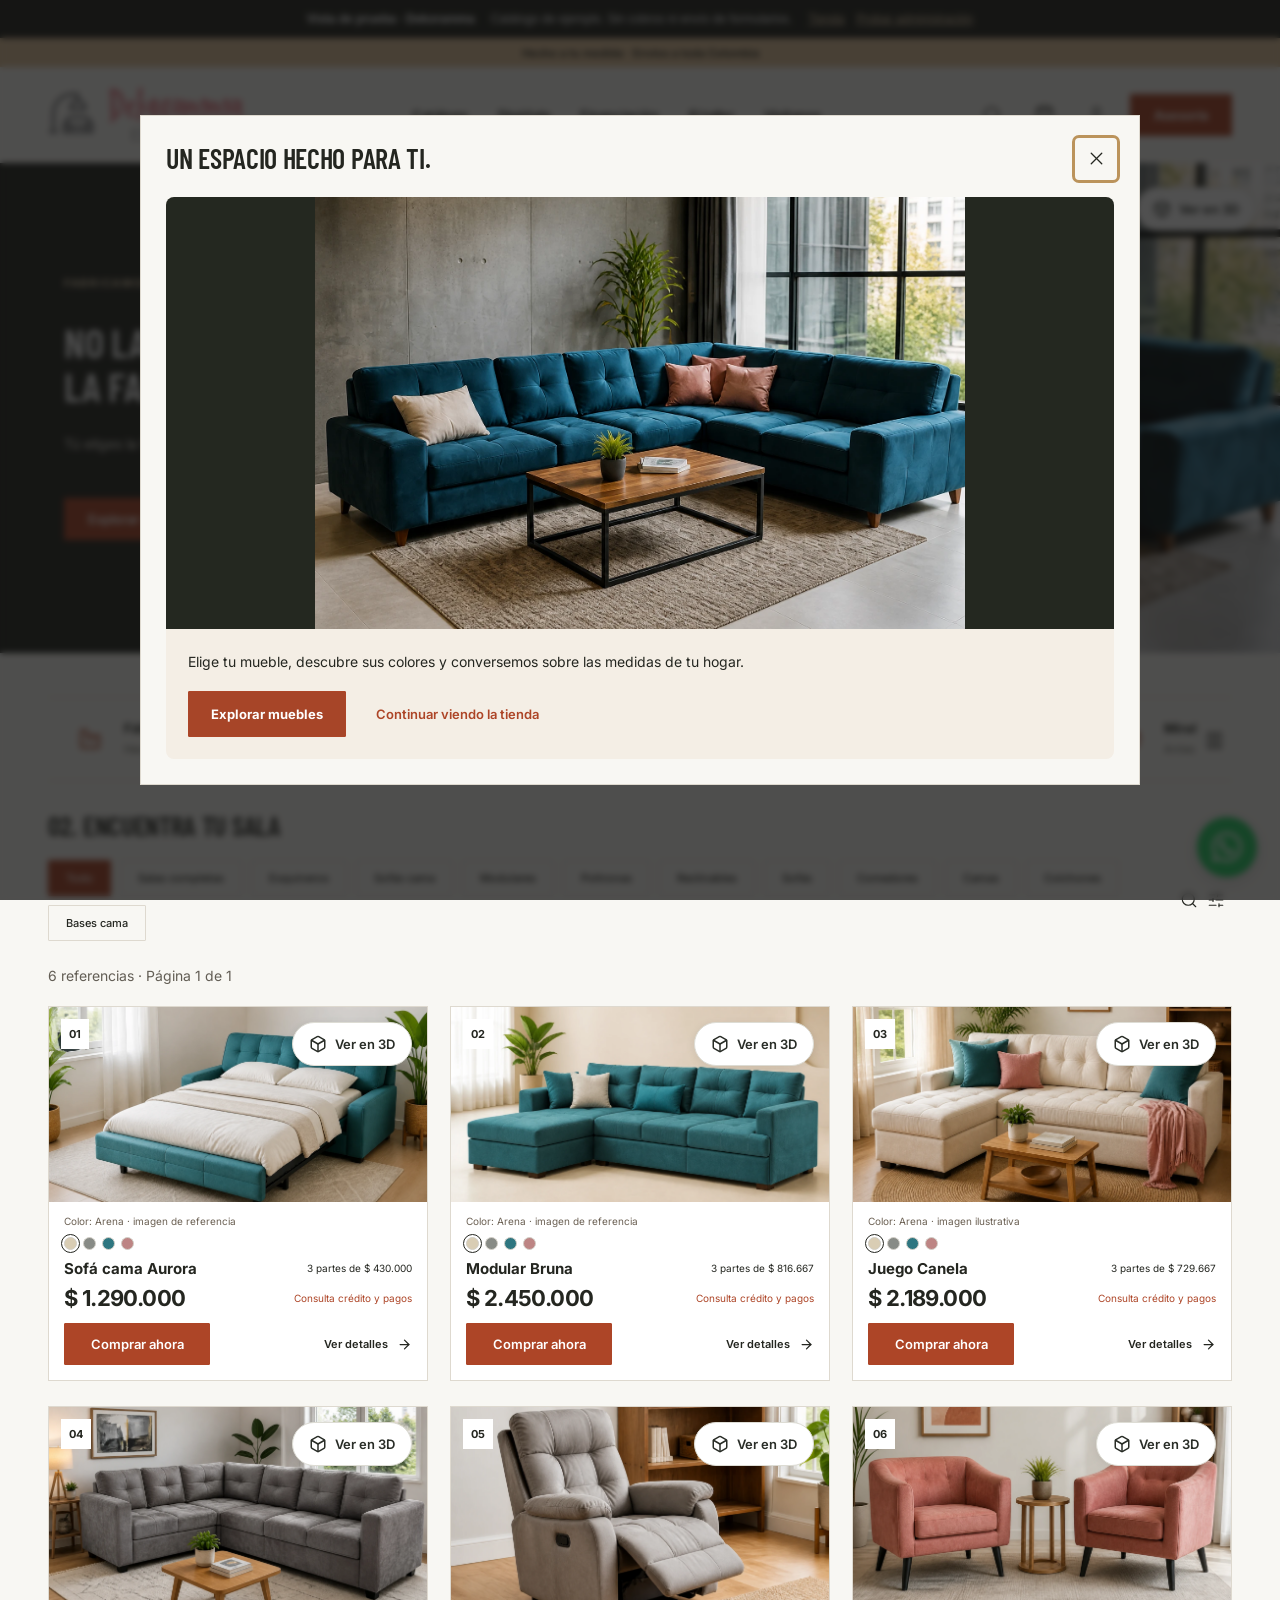
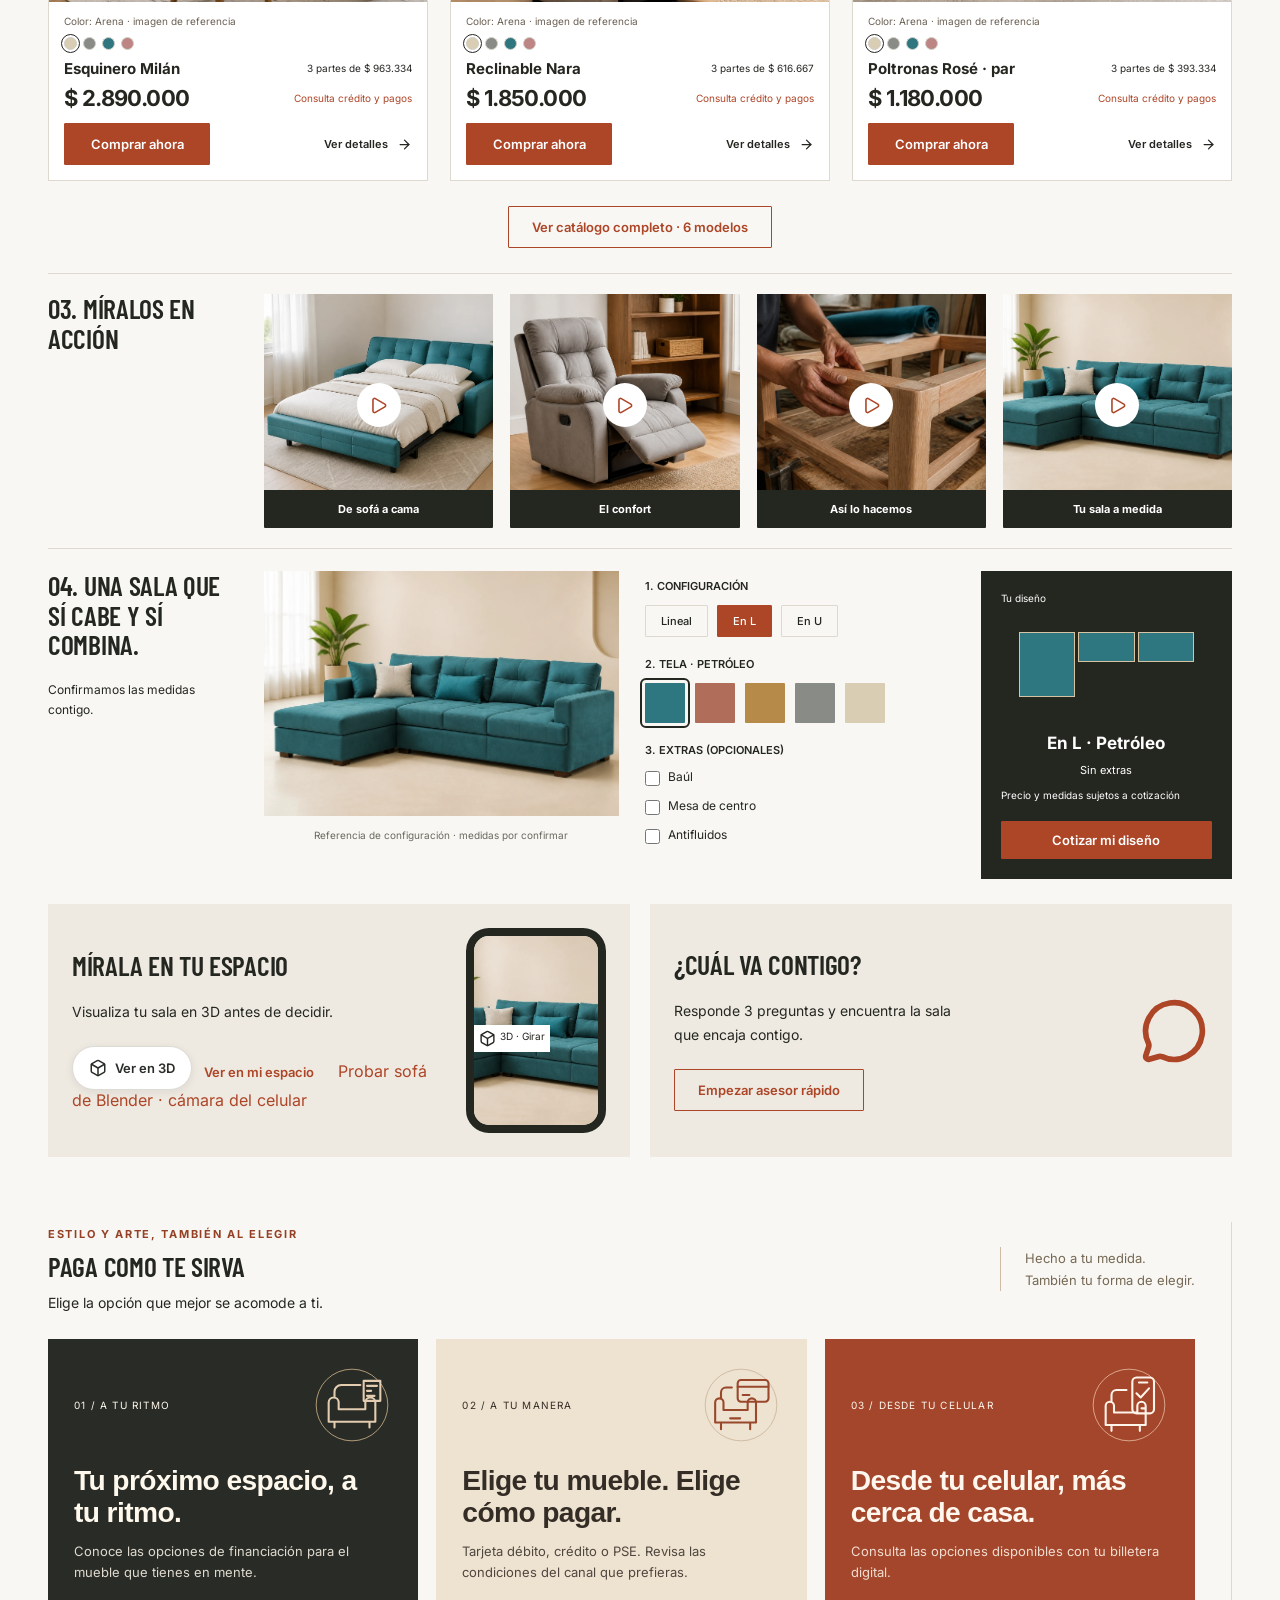
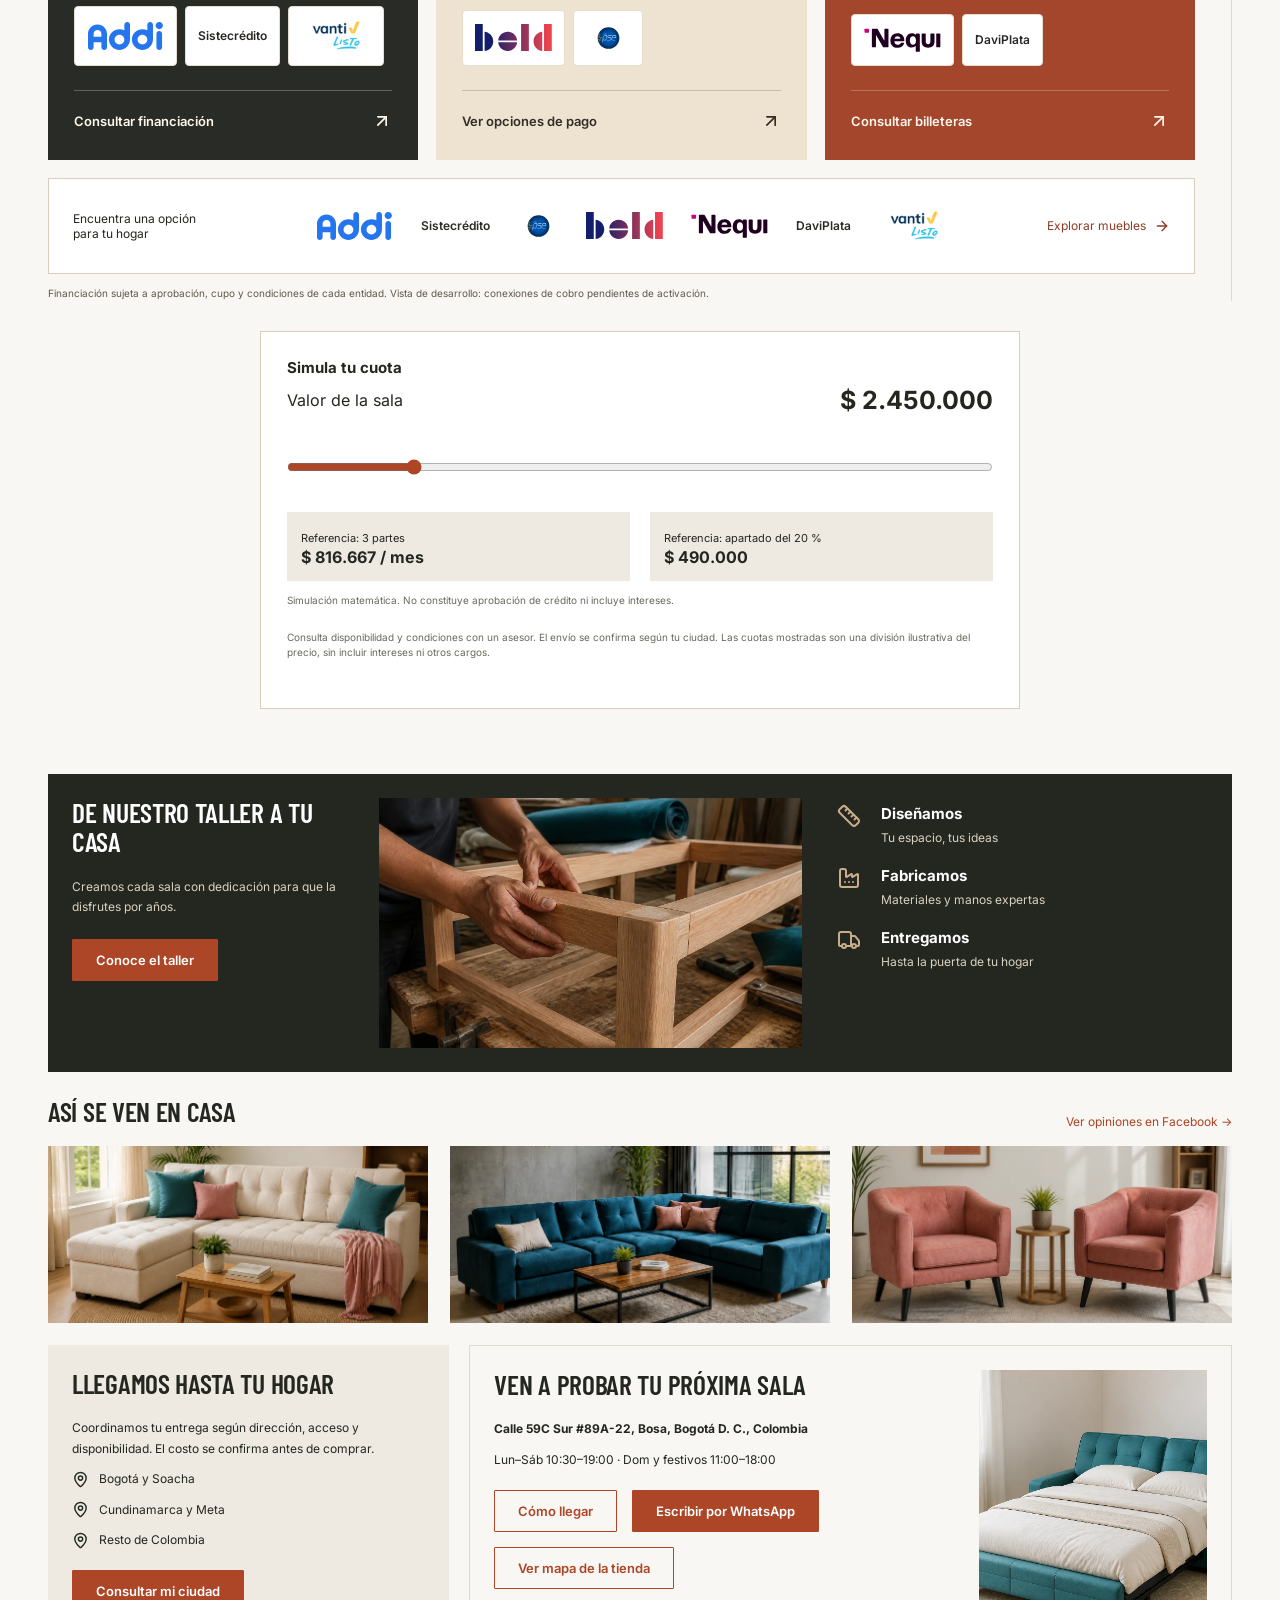
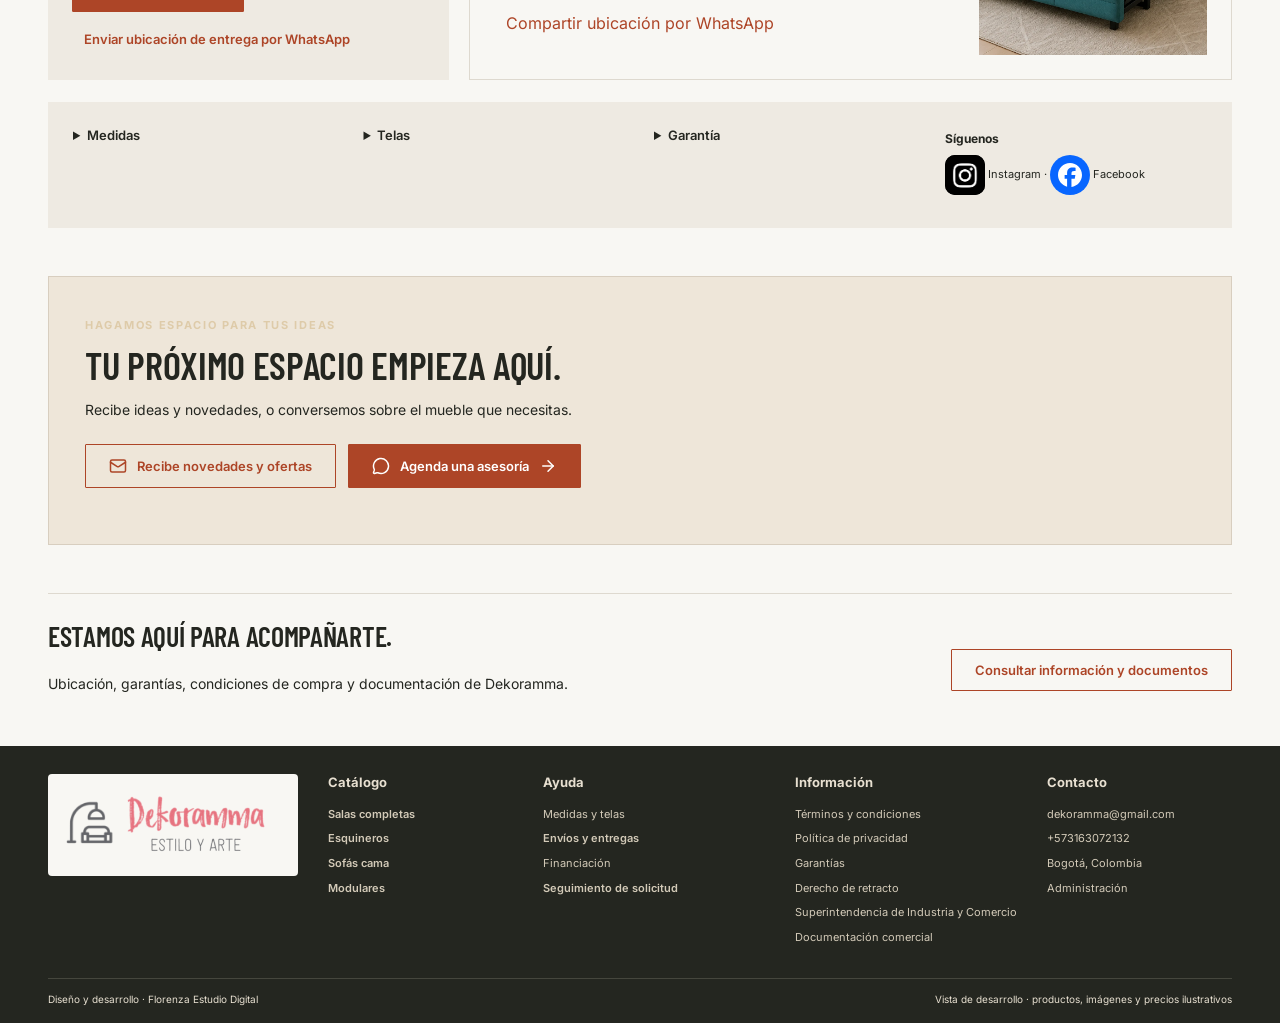
==== dekoramma.html @ 71daa25d "Integrar Dekoramma, conservar V1 y agregar aviso de cámara" ====
<!doctype html><html lang="es"><head><meta charset="utf-8"><meta name="viewport" content="width=device-width, initial-scale=1, viewport-fit=cover"><meta name="robots" content="noindex,nofollow"><meta name="referrer" content="strict-origin-when-cross-origin"><title>Dekoramma · Industrial artesanal · Vista de prueba</title><link rel="stylesheet" href="store.css"><script type="module" src="store.js"></script></head><body><div id="root"></div></body></html>
---- store.css ----
@font-face{font-family:Barlow Condensed;font-style:normal;font-weight:600;font-display:swap;src:url(./asset-font-1.ttf) format("truetype")}@font-face{font-family:Barlow Condensed;font-style:normal;font-weight:700;font-display:swap;src:url(./asset-font-2.ttf) format("truetype")}@font-face{font-family:Inter;font-style:normal;font-weight:400;font-display:swap;src:url(./asset-font-3.ttf) format("truetype")}@font-face{font-family:Inter;font-style:normal;font-weight:500;font-display:swap;src:url(./asset-font-4.ttf) format("truetype")}@font-face{font-family:Inter;font-style:normal;font-weight:600;font-display:swap;src:url(./asset-font-5.ttf) format("truetype")}@font-face{font-family:Inter;font-style:normal;font-weight:700;font-display:swap;src:url(./asset-font-6.ttf) format("truetype")}:root{font-family:Inter,Arial,sans-serif;color:#242620;background:#f8f7f3;font-synthesis:none;--ink: #242620;--accent: #ad4527;--sand: #e1c39b;--line: #ded9cf;--muted: #68695e}*{box-sizing:border-box}body{margin:0}button,input,select,textarea{font:inherit}button,.button{display:inline-flex;align-items:center;justify-content:center;gap:9px;background:var(--accent);color:#fff;border:1px solid var(--accent);padding:12px 23px;font-size:13px;font-weight:600;cursor:pointer;text-decoration:none;border-radius:1px;transition:background .18s,transform .18s}button:hover,.button:hover{filter:brightness(.94)}button:focus-visible,a:focus-visible,input:focus-visible,select:focus-visible,textarea:focus-visible{outline:3px solid #bb935b;outline-offset:3px}button:disabled{opacity:.55;cursor:wait}a{color:inherit;text-decoration:none}a:hover{text-decoration:underline}img{display:block;max-width:100%;object-fit:cover}p{font-size:14px;line-height:1.7;margin:12px 0 22px}h1,h2{font-family:Barlow Condensed,Arial Narrow,Arial,sans-serif;text-transform:uppercase;line-height:1.07;letter-spacing:-.3px}h1{font-size:clamp(31px,3.2vw,54px);font-weight:600;margin:30px 0 24px}h2{font-size:clamp(26px,2.15vw,35px);font-weight:600;margin:0 0 20px}h3{font-size:15px;line-height:1.3;margin:0 0 8px}small{font-size:11px;line-height:1.5}.wrap{max-width:1440px;width:calc(100% - 96px);margin-left:auto;margin-right:auto}.announcement{height:29px;display:grid;place-items:center;font-size:11px;font-weight:600;background:var(--sand)}.header{background:#f8f7f3}.header-inner{height:96px;display:flex;gap:30px;align-items:center;justify-content:space-between}.logo{display:block;flex-shrink:0;width:210px}.logo svg{width:100%;display:block}.header nav{display:flex;gap:30px;font-size:13px;font-weight:600}.header-actions{display:flex;gap:16px;align-items:center}.icon{background:transparent;color:var(--ink);border:0;padding:7px;min-width:36px;min-height:36px}.icon svg{width:21px;height:21px;stroke-width:1.5}.bag{position:relative}.bag span{position:absolute;top:0;right:-1px;background:var(--accent);color:#fff;border-radius:100%;padding:2px 5px;font-size:9px}.menu-button{display:none}.menu-button.always{display:inline-flex}.hero{display:grid;grid-template-columns:36.3% 63.7%;max-width:1600px;margin:auto;background:var(--ink);color:#fff;min-height:430px}.hero-copy{padding:45px clamp(30px,5vw,86px);display:flex;flex-direction:column;justify-content:center}.eyebrow{color:#decba9;font-size:11px;letter-spacing:1.7px;font-weight:700;text-transform:uppercase}.hero-copy p{color:#e6e3d9;margin:0 0 42px}.hero-image{position:relative;min-height:430px}.hero-image>img{width:100%;height:100%;position:absolute;inset:0}.actions{display:flex;gap:15px;flex-wrap:wrap}.outline{background:transparent;color:var(--accent);border:1px solid var(--accent)}.outline.light{border-color:#ddd9d0;color:#fff}.model-badge{position:absolute;top:15px;right:15px;background:#fff;color:var(--ink);border:1px solid #e1ded6;font-size:11px;padding:8px 13px;white-space:nowrap}.benefit-container{position:relative;overflow:hidden;margin-top:44px;margin-bottom:30px;border-top:1px solid var(--line);border-bottom:1px solid var(--line);padding:22px 0}.benefit-track{display:flex;width:max-content;animation:marquee 50s linear infinite}.benefit-track>a{width:260px;display:flex;gap:20px;align-items:center;border-right:1px solid var(--line);padding:0 28px}.benefit-track svg{stroke:var(--accent);width:28px}.benefit-track strong{display:block;font-size:13px}.benefit-track small{display:block;color:var(--muted);margin-top:5px}.benefit-track.paused,.benefit-container:hover .benefit-track{animation-play-state:paused}.pause{position:absolute;right:0;top:24px;background:#f8f7f3}.catalog{padding-bottom:25px}.catalog-tools{display:flex;align-items:center;justify-content:space-between;gap:20px;margin-bottom:23px}.tabs{display:flex;gap:9px;flex-wrap:wrap}.tabs button{border:1px solid var(--line);padding:10px 17px;color:var(--ink);background:transparent;font-size:11px;font-weight:500}.tabs .active{color:#fff;background:var(--accent);border-color:var(--accent)}.products{display:grid;grid-template-columns:repeat(3,minmax(0,1fr));gap:25px 22px}.product{background:#fff;border:1px solid var(--line);min-width:0}.product-photo{position:relative;aspect-ratio:1.94;overflow:hidden}.photo-button{display:block;background:none;padding:0;border:0;width:100%;height:100%}.product-photo img{width:100%;height:100%;transition:transform .3s}.photo-button:hover img{transform:scale(1.03)}.number{position:absolute;top:12px;left:12px;padding:8px;background:#fff;font-size:11px;font-weight:700;pointer-events:none}.product-info{padding:12px 15px 15px}.dots{display:flex;gap:6px;margin-bottom:9px}.dots button{width:13px;height:13px;padding:0;border:1px solid #d2cfc7;border-radius:50%}.dots .chosen{outline:1px solid var(--ink);outline-offset:2px}.price-line{display:flex;align-items:center;justify-content:space-between;gap:12px;margin-bottom:7px}.price-line h3{margin:0}.price-line small{text-align:right;font-size:10px}.price{font-size:22px;letter-spacing:-.6px}.accent{color:var(--accent)}.detail-link{padding:8px 0;background:none;border:0;color:var(--ink);font-size:11px}.price-line:last-child{margin:12px 0 0}.price-line>button:first-child:not(.detail-link){min-width:42%}.center{text-align:center;margin:25px auto 0}.center button{min-width:260px}.split-strip{display:grid;grid-template-columns:190px 1fr;gap:26px;border-top:1px solid var(--line);border-bottom:1px solid var(--line);padding:20px 0;margin-top:0;margin-bottom:22px}.reels{display:grid;grid-template-columns:repeat(4,1fr);gap:17px}.reel{position:relative;padding:0;display:block;border:0;background:var(--ink);color:#fff}.reel img{width:100%;aspect-ratio:1.17}.reel strong{display:block;padding:12px 5px;font-size:11px}.play{display:grid;place-items:center;position:absolute;left:calc(50% - 22px);top:38%;width:44px;height:44px;border-radius:50%;background:#fff;color:var(--accent)}.configurator{display:grid;grid-template-columns:190px 1.2fr 1.05fr .85fr;gap:26px;padding:0 0 25px}.configurator>div:first-child p{font-size:12px}.config-photo{width:100%;aspect-ratio:1.45}.caption{font-size:10px;color:var(--muted);line-height:1.5}.configurator .caption{text-align:center}.config-options>label{display:block;font-weight:600;text-transform:uppercase;font-size:11px;margin:8px 0 12px}.config-options .tabs{margin-bottom:20px}.config-options .tabs button{padding:8px 15px}.swatches{display:flex;gap:10px;margin-bottom:20px}.swatches button{height:40px;width:40px;padding:0;border:0}.swatches .chosen{outline:2px solid var(--ink);outline-offset:3px}.check{display:flex!important;align-items:flex-start;gap:8px;font-size:12px!important;font-weight:400!important;text-transform:none!important}.check input{width:15px!important;min-height:15px!important;margin:2px 0 0;accent-color:var(--accent)}.configuration-summary{background:var(--ink);color:#fff;padding:20px;display:flex;flex-direction:column;gap:8px}.configuration-summary strong{font-size:17px;text-align:center}.configuration-summary p{font-size:11px;margin:0;text-align:center}.configuration-summary small{font-size:10px}.configuration-summary button{margin-top:10px;padding:10px}.room-shape{display:grid;grid-template-columns:1fr 1fr 1fr;height:75px;gap:3px;align-items:start;margin:18px}.room-shape span{height:30px;border:1px solid #d6c3a4;background:var(--fabric)}.room-shape.enl span:first-child{height:65px}.room-shape.enu span:first-child,.room-shape.enu span:last-child{height:65px}.two-panels{display:grid;grid-template-columns:1fr 1fr;gap:20px}.two-panels>article{display:flex;justify-content:space-between;align-items:center;gap:18px;background:#eeeae2;padding:24px}.two-panels>article>svg{color:var(--accent);flex-shrink:0}.two-panels p{max-width:300px}.text-button{background:none;color:var(--accent);border:0;padding:9px 12px}.phone-visual{position:relative;width:140px;height:205px;border:8px solid var(--ink);border-radius:23px;flex-shrink:0;background:#fff;overflow:hidden}.phone-visual img{height:100%;width:100%}.phone-visual span{position:absolute;top:47%;left:0;background:#fff;font-size:10px;display:flex;gap:4px;padding:5px}.finance{display:grid;grid-template-columns:1fr 1.05fr;gap:36px;border:1px solid var(--line);background:#fff;padding:24px;margin-top:22px;margin-bottom:22px}.finance>div:first-child{border-right:1px solid var(--line);padding-right:36px}.payments{display:grid;grid-template-columns:repeat(3,1fr);gap:10px;margin:20px 0}.payments button{background:#fff;border:1px solid var(--line);font-size:16px;padding:8px}.calculator input[type=range]{width:100%;accent-color:var(--accent);margin:25px 0}.calculator .two-panels>div{background:#eeeae2;padding:14px}.calculator strong{display:block}.calculator .price-line strong{font-size:25px}.workshop{background:var(--ink);color:#fff;display:grid;grid-template-columns:1fr 1.5fr 1.35fr;gap:25px;padding:24px;margin-bottom:25px}.workshop>img{height:100%;width:100%;max-height:250px}.workshop p{color:#d9d2c2;font-size:12px}.workshop article{display:flex;gap:20px;padding:6px 10px}.workshop article svg{color:#c8ad88;flex-shrink:0}.workshop article h3{margin:0}.workshop article p{margin:5px 0}.section-top{display:flex;justify-content:space-between;gap:15px;align-items:center}.section-top a{color:var(--accent);font-size:12px}.gallery{display:grid;grid-template-columns:repeat(3,1fr);gap:22px}.gallery button{padding:0;border:0;background:none}.gallery img{width:100%;aspect-ratio:2.15}.contact-grid{display:grid;grid-template-columns:1fr 1.9fr;gap:20px;margin-top:22px;margin-bottom:22px}.contact-grid article{padding:24px;background:#eeeae2}.contact-grid article:last-child{display:flex;background:transparent;border:1px solid var(--line);gap:25px}.contact-grid article:last-child>div{flex:1}.contact-grid article:last-child>img{width:32%;object-fit:cover}.contact-grid p{font-size:12px;margin:10px 0;display:flex;gap:10px;align-items:center}.contact-grid button{margin-top:10px}.contact-grid .actions{margin-top:20px}.faqs{display:grid;grid-template-columns:repeat(4,1fr);gap:28px;background:#eeeae2;padding:25px;margin-bottom:25px}.faqs summary{cursor:pointer;font-weight:600;font-size:13px}.faqs strong{font-size:12px}.faqs p{font-size:11px;margin:8px 0}footer{background:var(--ink);color:#e7dfd0;padding:28px 0 18px}.footer-grid{display:grid;grid-template-columns:1.35fr 1fr 1.2fr 1.2fr 1fr;gap:30px}.footer-logo{background:#f8f7f3;padding:18px;height:max-content;border-radius:4px}.footer-logo .logo{width:100%}.footer-grid h3{font-size:13px;margin:0 0 15px}.footer-grid a:not(.logo),.footer-grid button,.footer-grid p{display:block;font-size:11px;margin:7px 0;padding:0;background:none;border:0;color:#d3cab8;text-align:left;line-height:1.6}.footer-bottom{border-top:1px solid #45463d;margin-top:25px;padding-top:14px;display:flex;justify-content:space-between;font-size:10px;gap:20px}.whatsapp{position:fixed;bottom:23px;right:23px;background:#168c51;color:#fff;border-radius:50%;padding:15px;display:grid;place-items:center;box-shadow:0 4px 18px #0002;z-index:10}.toast{position:fixed;bottom:25px;left:50%;transform:translate(-50%);display:flex;align-items:center;gap:12px;padding:12px 20px;background:#fff;border:1px solid var(--line);box-shadow:0 5px 30px #0002;z-index:30;font-size:13px;max-width:90vw}.modal{padding:25px;border:1px solid var(--line);width:620px;max-width:94vw;max-height:90dvh;overflow:auto;background:#f8f7f3;color:var(--ink)}.modal.wide{width:1000px}.modal::backdrop{background:#111b;backdrop-filter:blur(3px)}.modal-head{display:flex;align-items:center;justify-content:space-between;gap:20px;margin-bottom:20px}.modal-head h2{font-size:28px;margin:0}.modal-photo{width:100%;max-height:65vh;object-fit:contain}.preserve{white-space:pre-wrap}.video{width:100%;max-height:68vh;background:#111}.product-detail{display:grid;grid-template-columns:1.3fr 1fr;gap:25px}.product-detail>img{width:100%;height:100%;object-fit:contain}.product-detail button{margin:10px 10px 0 0}.form-grid{display:grid;gap:14px}.form-grid label,.filter label{display:grid;gap:7px;font-size:12px;font-weight:600}.form-two{display:grid;grid-template-columns:1fr 1fr;gap:15px}input,select,textarea{width:100%;padding:11px;background:#fff;color:var(--ink);border:1px solid #c9c5ba;border-radius:1px;min-width:0;font-size:14px}textarea{min-height:80px;resize:vertical}.filter{display:grid;grid-template-columns:1fr 1fr;gap:20px;padding:20px;background:#eeebe5;margin-bottom:22px}.cart-row{display:flex;gap:20px;align-items:center;padding:15px 0;border-bottom:1px solid var(--line)}.cart-row>img{width:100px;aspect-ratio:1}.cart-row small{display:block;margin:6px 0}.quantity{display:flex;align-items:center;gap:5px}.error{background:#ffe6df;color:#8c2510;padding:13px;font-size:13px}.loading{padding:15vh 8vw;text-align:center}.empty{padding:25px 0}.drawer-links{display:grid;gap:10px}.drawer-links button{justify-content:space-between;background:transparent;color:var(--ink);border-color:var(--line)}.viewer-box{height:440px;width:100%;background:#eae7df;position:relative}model-viewer{width:100%;height:100%}.viewer-note{padding:10px 15px;background:#efe6d7;font-size:12px}.viewer-error{padding:25px}.tracking-result{padding:20px;background:#e9e6df}.admin-shell{display:grid;grid-template-columns:240px 1fr;min-height:100vh}.admin-side{background:var(--ink);color:#fff;padding:25px 20px;display:flex;flex-direction:column;gap:9px}.admin-side .logo{background:#fff;padding:10px;width:100%;margin-bottom:22px}.admin-side button{justify-content:flex-start;background:transparent;border-color:transparent}.admin-side .active{background:var(--accent)}.admin-side a{font-size:13px;padding:12px}.admin-main{padding:35px;min-width:0}.admin-top{display:flex;justify-content:space-between;gap:20px;align-items:center;margin-bottom:25px}.admin-main h1{font-size:36px;margin:0}.admin-card{padding:24px;background:#fff;border:1px solid var(--line);margin:15px 0}.admin-grid{display:grid;grid-template-columns:repeat(3,1fr);gap:18px}.stat strong{display:block;font-size:32px;margin-top:10px}.admin-table{width:100%;border-collapse:collapse;font-size:13px}.admin-table td,.admin-table th{border-bottom:1px solid var(--line);padding:13px;text-align:left}.admin-table img{width:80px;height:50px}.admin-tabs{display:flex;gap:9px;flex-wrap:wrap;margin-bottom:15px}.admin-edit-grid{display:grid;grid-template-columns:1fr 1fr;gap:15px}.admin-edit-grid label{display:grid;gap:6px;font-size:12px}.admin-edit-grid .full{grid-column:1/-1}.media-field{padding:12px;border:1px solid var(--line);display:grid;gap:10px}.media-field img{max-height:120px}.media-field input[type=file]{font-size:11px;padding:8px}.nested-fields{border-left:2px solid #e1c39b;padding-left:16px;margin:15px 0;display:grid;gap:12px}.nested-fields>label{display:grid;gap:6px;font-size:12px}.array-item{padding:18px;background:#f8f7f3;border:1px solid var(--line);margin:10px 0}.array-actions{display:flex;gap:8px;justify-content:flex-end}.array-actions button{padding:6px 12px;font-size:11px}.login{max-width:430px;margin:10vh auto;padding:30px;border:1px solid var(--line);background:#fff}.login .logo{margin:0 auto 25px}.login h1{font-size:30px}.admin-status{padding:10px;background:#e7edde;font-size:13px}.table-scroll{overflow:auto}.order-lines{padding:12px;background:#f4f1eb;font-size:12px}.editor-section{margin-bottom:25px}.editor-section>summary{cursor:pointer;font-size:18px;font-weight:600}.admin-main code{word-break:break-all}.admin-hint{color:var(--muted);font-size:12px}.admin-lead p{margin:5px 0}.uploading{font-size:12px;color:var(--accent)}@keyframes marquee{to{transform:translate(-50%)}}@media(prefers-reduced-motion:reduce){html{scroll-behavior:auto}.benefit-track{animation:none}*{transition:none!important}}@media(min-width:1600px){.hero{max-width:1600px}.wrap{max-width:1504px}}@media(max-width:1100px){.wrap{width:calc(100% - 48px)}.header nav{gap:17px}.header-inner{gap:20px}.logo{width:180px}.header-actions{gap:8px}.hero-copy{padding:35px 30px}.hero-copy .actions button{padding:10px 12px}.configurator{grid-template-columns:150px 1fr 1fr}.configuration-summary{grid-column:2/4;display:grid;grid-template-columns:1fr 1fr;align-items:center}.room-shape{grid-row:1/5}.split-strip{grid-template-columns:150px 1fr}.price-line{flex-wrap:wrap;gap:5px}.price-line small{font-size:9px}.contact-grid article:last-child>img{display:none}.phone-visual{width:105px;height:170px}.footer-grid{gap:18px}.admin-shell{grid-template-columns:190px 1fr}.admin-main{padding:25px}.header nav a{font-size:12px}.finance{gap:20px}.finance>div:first-child{padding-right:20px}}@media(max-width:850px){.header nav{display:none}.menu-button{display:inline-flex}.header-inner{height:82px}.products{grid-template-columns:repeat(2,minmax(0,1fr))}.hero{grid-template-columns:42% 58%;min-height:360px}.hero-image{min-height:360px}.hero-copy{padding:30px 23px}.hero h1{font-size:34px}.hero .eyebrow{font-size:9px}.hero p{font-size:12px;margin-bottom:25px}.split-strip{grid-template-columns:1fr}.reels{gap:12px}.configurator{grid-template-columns:1fr 1fr}.configurator>div:first-child{grid-column:1/-1}.configuration-summary{grid-column:auto;display:flex}.workshop{grid-template-columns:1fr 1fr}.workshop>div:last-child{grid-column:1/-1;display:flex;justify-content:space-between}.finance{grid-template-columns:1fr}.finance>div:first-child{border-right:0;border-bottom:1px solid var(--line);padding:0 0 20px}.contact-grid{grid-template-columns:1fr 1.4fr}.faqs{grid-template-columns:1fr 1fr}.footer-grid{grid-template-columns:repeat(3,1fr)}.footer-logo{grid-row:span 2}.two-panels>article{padding:20px}.two-panels>article>svg{display:none}.phone-visual{display:none}.admin-grid,.admin-edit-grid{grid-template-columns:1fr}.admin-edit-grid .full{grid-column:auto}}@media(max-width:560px){.wrap{width:calc(100% - 32px)}.announcement{font-size:9px;height:25px}.header-inner{gap:8px;height:72px}.logo{width:148px}.header-actions .advice{display:none}.header-actions{gap:2px}.icon{min-width:32px;padding:6px}.header-actions .icon svg{width:19px}.hero{display:flex;flex-direction:column}.hero-copy{padding:32px 24px 30px}.hero h1{font-size:39px;margin:20px 0 17px;max-width:320px}.hero-copy p{margin-bottom:22px}.hero-copy .actions button{padding:12px 17px}.hero-image{height:260px;min-height:260px}.hero-image>img{object-position:center}.benefit-container{margin-top:24px;padding:17px 0;margin-bottom:25px}.benefit-track>a{width:230px}.pause{top:17px}.catalog-tools{align-items:flex-end}.tabs{gap:6px}.tabs button{padding:9px 11px;font-size:10px}.products{grid-template-columns:1fr;gap:18px}.product-photo{aspect-ratio:1.75}.product-info{padding:14px}.price-line{flex-wrap:nowrap}.price-line h3{font-size:14px}.price-line small{font-size:10px}.price{font-size:23px}.product-photo .model-badge{font-size:10px;padding:7px 10px}.reels{grid-template-columns:repeat(2,1fr);gap:12px}.split-strip{padding:20px 0}.split-strip h2{max-width:220px}.configurator{grid-template-columns:1fr;gap:20px}.configurator>div:first-child{grid-column:auto}.config-photo{aspect-ratio:1.5}.configuration-summary{display:grid;grid-template-columns:1fr 1fr}.two-panels{grid-template-columns:1fr;gap:15px}.two-panels>article{padding:24px}.two-panels>article>svg{display:block;width:44px}.phone-visual{display:block;width:105px}.finance{padding:20px;margin-top:18px}.finance .two-panels{grid-template-columns:1fr 1fr}.payments button{font-size:14px}.calculator .price-line strong{font-size:22px}.calculator .two-panels strong{font-size:15px}.workshop{grid-template-columns:1fr;padding:22px}.workshop>img{max-height:220px}.workshop>div:last-child{grid-column:auto;display:grid}.workshop article{padding:8px 0}.gallery{gap:10px;grid-template-columns:1fr}.gallery img{aspect-ratio:2.1}.section-top{align-items:flex-start}.section-top a{font-size:10px;max-width:125px}.contact-grid{grid-template-columns:1fr;gap:14px}.contact-grid article{padding:20px}.contact-grid article:last-child{padding:20px}.faqs{gap:20px;padding:20px}.footer-grid{grid-template-columns:1fr 1fr;gap:22px}.footer-logo{grid-column:1/-1;grid-row:auto;width:195px}.footer-bottom{flex-direction:column;gap:10px}.modal{padding:18px;max-height:93dvh}.form-two,.product-detail{grid-template-columns:1fr}.product-detail>img{max-height:250px}.viewer-box{height:340px}.toast{bottom:90px;width:90%;font-size:12px;padding:12px}.filter{grid-template-columns:1fr}.admin-shell{display:block}.admin-side{flex-direction:row;flex-wrap:wrap;padding:12px;gap:4px}.admin-side .logo{width:150px;margin:0}.admin-side button{padding:9px;font-size:11px}.admin-side a{padding:8px}.admin-main{padding:20px 14px}.admin-top{flex-wrap:wrap}.admin-card{padding:16px}.admin-top h1{font-size:30px}}.catalog-count{font-size:14px;color:#625d54;margin:18px 0}.pagination{display:flex;justify-content:center;align-items:center;gap:18px;flex-wrap:wrap;margin:25px 0}.product-gallery{min-width:0}.detail-photo{width:100%;height:auto;aspect-ratio:4/3;object-fit:contain;background:#f1ede6}.photo-thumbs{display:flex;gap:8px;overflow-x:auto;padding:12px 0}.photo-thumbs button{padding:3px;flex:0 0 76px;border:2px solid transparent;background:#f1ede6}.photo-thumbs button.selected{border-color:#b34425}.photo-thumbs img{width:68px;height:60px;object-fit:cover}.product-specs dt{font-weight:700;margin-top:18px}.product-specs dd{margin:6px 0;white-space:pre-line}.made-to-measure{padding:14px;border-left:3px solid #b34425;background:#f4e9dd}.media-editor{border:1px solid #d8d0c5;border-radius:6px;padding:20px;min-width:0}.media-editor legend{font-weight:700}.media-edit-grid{display:grid;grid-template-columns:repeat(auto-fit,minmax(220px,1fr));gap:16px;margin:20px 0}.media-edit-card{padding:15px;border:1px solid #ded8cf;background:#faf8f4;display:grid;gap:10px;min-width:0}.media-edit-card>img{width:100%;height:140px;object-fit:contain}.media-edit-card input{max-width:100%}.finish-edit,.model-options{display:grid;grid-template-columns:repeat(auto-fit,minmax(150px,1fr));gap:12px;margin:18px 0}.model-options select,.product-detail select{font-size:16px}.media-editor .actions,.product-detail .actions{flex-wrap:wrap}.catalog-tools .tabs{min-width:0}.media-editor input[type=file]{width:100%;font-size:14px}@media(max-width:600px){.media-editor{padding:12px}.media-edit-grid{grid-template-columns:1fr}.model-options,.finish-edit{grid-template-columns:1fr 1fr}.pagination{gap:10px;font-size:13px}}.catalog-tools>.icon{flex-shrink:0;min-width:52px;min-height:44px}.catalog-tools>.icon svg{flex-shrink:0;width:18px;height:18px}.viewer-box{height:min(48vh,420px);min-height:270px}.information-strip{display:flex;justify-content:space-between;gap:24px;align-items:center;border-top:1px solid var(--line);padding:28px 0}.information-strip h2{font-size:28px}.legal-page{max-width:1040px;padding-top:36px;padding-bottom:80px}.legal-page header{padding:36px 0}.legal-page h1{max-width:760px;font-size:clamp(36px,5vw,64px)}.legal-nav{display:flex;flex-wrap:wrap;gap:10px;padding-bottom:30px}.legal-nav a{padding:12px 16px;border:1px solid var(--line);text-decoration:none}.legal-section{border-top:1px solid var(--line);padding:32px 0;scroll-margin-top:25px}.legal-copy{max-width:800px;font-size:16px;line-height:1.8}.legal-copy p{margin-bottom:24px}.document-cards{display:grid;grid-template-columns:repeat(auto-fit,minmax(280px,1fr));gap:18px}.document-hash{display:block;overflow-wrap:anywhere;font-size:11px;margin-top:10px}.document-cards .actions{flex-wrap:wrap;margin:16px 0}.legal-section dd{overflow-wrap:anywhere}.back-link{font-weight:600}.legal-section .button{display:inline-block}@media(max-width:650px){.information-strip{display:block}.information-strip .button{margin-top:10px}.document-cards{grid-template-columns:1fr}.legal-copy{font-size:15px}}.relationship-section{margin-top:48px;margin-bottom:48px;padding:36px;background:#eee6d9;border:1px solid #d8cebf}.relationship-section h2{font-size:clamp(26px,3vw,40px);margin:12px 0}.relationship-actions{display:flex;gap:12px;flex-wrap:wrap;margin:20px 0}.relationship-actions button{display:inline-flex;align-items:center;justify-content:center;gap:10px}.newsletter-panel{max-width:660px;border-top:1px solid #cec1ad;margin-top:28px;padding-top:24px}.channel-choices,.payment-choices{border:0;padding:0;margin:0;min-width:0}.channel-choices legend,.payment-choices legend{font-weight:700;margin-bottom:12px;font-size:19px}.channel-choices .check{margin:10px 0}.payment-choice-grid{display:grid;grid-template-columns:1fr 1fr;gap:10px}.payment-choice{display:flex!important;align-items:center;gap:10px;border:1px solid #cfc6b9;padding:14px;background:#fff;cursor:pointer;min-height:84px}.payment-choice.selected{border:2px solid #ad4324;padding:13px;background:#fff5ee}.payment-choice input[type=radio]{width:18px;height:18px;flex:0 0 18px;accent-color:#ad4324}.payment-choice svg{flex-shrink:0;color:#ad4324}.payment-choice span{display:grid;gap:6px}.payment-choice small{font-size:12px;font-weight:400;line-height:1.4;color:#625e58}.payment-security{display:flex;align-items:flex-start;gap:8px;font-size:13px;line-height:1.5}.payment-security svg{flex-shrink:0}.newsletter-panel .check{align-items:flex-start;line-height:1.5}.newsletter-panel .check input{flex-shrink:0;margin-top:4px}@media(max-width:520px){.relationship-section{padding:24px 18px}.relationship-actions{display:grid}.payment-choice-grid{grid-template-columns:1fr}.payment-choice{min-height:72px}.newsletter-panel{max-width:100%}}.checkout-steps{display:flex;gap:8px;border-bottom:1px solid #d7cbbb;padding-bottom:16px}.checkout-steps button{display:flex;align-items:center;gap:7px;background:transparent;color:#6b6359;padding:5px;font-size:13px;flex:1;justify-content:center}.checkout-steps button span{border:1px solid currentColor;border-radius:50%;width:24px;height:24px;display:grid;place-items:center;flex-shrink:0}.checkout-steps button[aria-current=step]{color:#aa4120;font-weight:700}.checkout-actions{display:flex;gap:10px}.checkout-actions button{display:flex;align-items:center;justify-content:center;gap:8px;flex:1}.checkout-contact-summary{padding:16px;background:#eee9df;overflow-wrap:anywhere}.checkout-contact-summary p{margin:6px 0;font-size:13px}.checkout-method-preview{display:flex;gap:8px;flex-wrap:wrap}.checkout-method-preview span{border:1px solid #ddd3c5;padding:6px 12px;font-size:12px}.checkout-optional textarea{width:100%;margin-top:12px}.progressive-checkout h3:focus{outline:none}.checkout-order-summary .cart-row{padding:10px 0;gap:14px}.checkout-order-summary .cart-row>img{width:72px;height:72px;object-fit:cover}.private-tracking-key{display:block;overflow-wrap:anywhere;padding:12px;background:#eee9df}.progressive-checkout>.caption,.progressive-checkout>.payment-security{margin:0;line-height:1.6}.progressive-checkout>h3{margin:6px 0}.campaign-carousel{max-width:1600px;margin:auto}.campaign-slide{display:grid;grid-template-columns:44% 56%;background:#f0e7db;color:#292a25}.campaign-copy{padding:28px clamp(24px,4vw,60px);display:flex;flex-direction:column;align-items:flex-start}.campaign-demo{font-size:11px;color:#654b3b;border:1px solid #cab8a5;padding:4px 8px;margin-bottom:18px}.campaign-copy .eyebrow{color:#974125;font-size:10px}.campaign-copy h1{font-size:clamp(30px,3.2vw,46px);line-height:1.06;margin:12px 0;max-width:440px}.campaign-copy p{margin:0;font-size:14px;max-width:380px}.campaign-offer{display:flex;align-items:center;gap:12px;margin:12px 0;color:#9f4024}.campaign-offer>span{font-size:12px}.campaign-offer strong{font-size:70px;line-height:1;letter-spacing:-4px}.campaign-offer strong small{font-size:38px;letter-spacing:-1px}.campaign-copy>button{display:flex;gap:18px;align-items:center}.campaign-photo{position:relative;min-height:400px;overflow:hidden}.campaign-photo>img{width:100%;height:100%;position:absolute;object-fit:cover}.campaign-photo>span{position:absolute;bottom:12px;right:14px;background:#fffdf0ed;color:#37332c;font-size:10px;padding:5px 8px}.campaign-deadline{grid-column:1/-1;display:flex;align-items:center;justify-content:space-between;flex-wrap:wrap;gap:15px;padding:15px clamp(24px,4vw,60px);background:#292a25;color:#fff}.campaign-deadline strong{font-size:13px}.campaign-deadline small{display:block;font-size:10px;color:#d9cbb7;margin-top:4px}.campaign-clock{display:flex;gap:8px}.campaign-clock>span{min-width:44px;text-align:center}.campaign-clock b{display:block;font-size:24px;font-variant-numeric:tabular-nums;line-height:1.1}.campaign-deadline details{font-size:12px;max-width:460px}.campaign-deadline summary{cursor:pointer;text-decoration:underline;padding:8px 0}.campaign-deadline details p{font-size:12px;line-height:1.5}.campaign-controls{display:flex;align-items:center;justify-content:space-between;background:#f8f5ef;border-bottom:1px solid #d5c9b8;padding:0 22px;gap:12px}.campaign-tabs{display:flex;gap:20px}.campaign-controls button{background:transparent;color:#514c43;border:0;border-radius:0;min-height:44px;padding:10px 8px;font-size:12px}.campaign-tabs button{border-bottom:3px solid transparent}.campaign-tabs button[aria-pressed=true]{border-bottom-color:#b34b2b;color:#8b351e}.campaign-tabs button span{font-size:10px;margin-right:8px;opacity:.65}.campaign-arrows{margin-right:55px;display:flex;align-items:center;gap:5px;white-space:nowrap}.campaign-arrows>span{font-size:11px}.campaign-controls button:focus-visible{outline:2px solid #974125;outline-offset:-3px}.campaign-editor{display:grid;gap:14px;padding:20px;margin:20px 0}.campaign-editor label{display:grid;gap:6px}@media(min-width:901px){.campaign-carousel .hero{min-height:490px}}@media(max-width:900px){.campaign-slide{grid-template-columns:1fr 1fr}.campaign-copy{padding:22px}.campaign-offer strong{font-size:58px}.campaign-tabs{gap:4px}}@media(max-width:600px){.campaign-slide{grid-template-columns:1fr}.campaign-copy{padding:22px}.campaign-copy h1{font-size:34px;max-width:320px}.campaign-photo{min-height:225px}.campaign-deadline{padding:18px 22px;gap:12px}.campaign-deadline>div:first-child{flex:1;min-width:160px}.campaign-clock{gap:5px}.campaign-clock>span{min-width:31px}.campaign-clock b{font-size:20px}.campaign-controls{flex-wrap:wrap;justify-content:center;gap:0;padding:0 10px}.campaign-tabs{width:100%;justify-content:space-between}.campaign-controls button{font-size:11px}.campaign-tabs button span{margin-right:4px}}.finance.finance--branded{display:block;padding:0;border:0;background:transparent;margin-top:65px;margin-bottom:65px}.finance--branded>.finance-showcase{border:0;padding:0}.finance-heading{display:flex;justify-content:space-between;align-items:center;gap:24px;margin-bottom:24px}.finance-heading .eyebrow{color:#954025}.finance-heading h2{margin:10px 0}.finance-heading p{margin:0}.finance-signature{color:#766955;line-height:1.7;font-size:13px;border-left:1px solid #ccbda8;padding-left:24px}.finance-banners{display:grid;grid-template-columns:repeat(3,minmax(0,1fr));gap:18px}.finance-banner{padding:26px;display:flex;flex-direction:column;min-width:0;overflow:hidden;position:relative}.finance-banner--credit{background:#292c26;color:#fff8ec}.finance-banner--bank{background:#eee2d0;color:#342d26}.finance-banner--wallet{background:#a3462b;color:#fff7ee}.finance-banner-top{display:flex;align-items:center;justify-content:space-between;gap:10px;margin-bottom:8px}.finance-banner-top>span{font-size:10px;letter-spacing:1.2px}.finance-banner-top img{width:80px;height:80px}.finance-banner h3{font-family:var(--heading-font, "Arial Narrow", sans-serif);font-size:clamp(25px,2.2vw,34px);line-height:1.13;letter-spacing:-.6px;margin:12px 0;max-width:290px}.finance-banner p{font-size:13px;line-height:1.65;opacity:.85;margin:0 0 22px}.finance-provider-row{display:flex;flex-wrap:wrap;gap:8px;margin-top:auto}.finance-provider-row button{background:#fff;border:1px solid #e6ddd1;min-width:70px;padding:10px 12px;display:flex;align-items:center;justify-content:center;border-radius:4px;min-height:52px;color:#282725}.payment-brand{width:77px;height:28px;object-fit:contain;display:block}.payment-brand.brand-pse{width:40px;height:34px}.payment-brand.brand-vanti-listo{width:70px;height:38px}.payment-brand.brand-daviplata{width:63px;height:30px}.payment-brand-name{font-size:12px;font-weight:600;letter-spacing:0}.finance-banner .finance-cta{display:flex;align-items:center;justify-content:space-between;gap:12px;color:inherit;border:0;border-top:1px solid #ffffff42;padding:18px 0 0;background:transparent;border-radius:0;font-size:13px;margin-top:24px;text-align:left;min-height:44px}.finance-banner--bank .finance-cta{border-top-color:#c9b9a3}.finance-banner button:focus-visible{outline:3px solid #eabd64;outline-offset:4px}.finance-cta svg{flex-shrink:0;transition:transform .2s}.finance-cta:hover svg{transform:translate(2px,-2px)}.finance-support{border:1px solid #d9cebe;background:#fff;display:flex;align-items:center;justify-content:space-between;flex-wrap:wrap;gap:15px;padding:20px 24px;margin-top:18px}.finance-support>span{font-size:12px;max-width:145px}.finance-support>div{display:flex;flex-wrap:wrap;align-items:center;gap:8px}.finance-support button{background:#fff;border:0;color:#292c26;min-height:48px;padding:8px 10px}.finance-support a{display:flex;align-items:center;gap:8px;color:#8d3b24;font-size:12px}.finance-disclosure{margin:12px 0 24px;color:#62584b}.finance--branded>.calculator{max-width:760px;padding:26px;border:1px solid #d9cebe;margin:30px auto 0;background:#fff}.payment-choice .payment-brand{width:58px;max-height:30px;flex-shrink:0}.payment-choice .payment-brand-name{max-width:70px;overflow-wrap:anywhere}.payment-modal-brand{padding:20px;margin-bottom:16px;background:#fff;border:1px solid #e1d7c9;display:inline-flex}.payment-modal-brand .payment-brand{width:110px;height:50px}@media(max-width:1000px){.finance-banners{gap:12px}.finance-banner{padding:20px}.finance-provider-row{gap:6px}.finance-provider-row button{padding:7px}.finance-signature{display:none}}@media(max-width:700px){.finance-banners{grid-template-columns:1fr}.finance-banner{padding:24px}.finance-banner h3{max-width:280px;font-size:30px}.finance-banner-top{margin-bottom:0}.finance-support{padding:18px}.finance-support>div{gap:6px}.finance-support>span{max-width:none}.finance--branded>.calculator{padding:20px}.finance.finance--branded{margin-top:36px;margin-bottom:36px}}@media(prefers-reduced-motion:reduce){.finance-cta svg{transition:none}}.finance-option-dialog>button{display:flex;align-items:center;gap:18px;width:100%;min-height:70px;background:#fff;color:#302e29;border:1px solid #d5c8b6;margin:10px 0;padding:15px;text-align:left}.finance-option-dialog>button>span{flex:1}.color-photo-caption{display:block;font-size:10px;color:#6b6053;margin-bottom:8px}.finance-banner-photo{display:block;margin:-26px -26px 20px}.finance-banner-photo img{width:100%;height:auto;display:block}.campaign-photo>picture{display:block;position:absolute;inset:0}.campaign-photo>picture>img{width:100%;height:100%;object-fit:cover}.official-payment-directory article{border-bottom:1px solid #ddd3c6;padding:14px 0}.official-payment-directory a{display:inline-block;margin:5px 16px 5px 0}@media(max-width:1000px){.finance-banner-photo{margin:-20px -20px 20px}}@media(max-width:700px){.finance-banner-photo{margin:-24px -24px 20px}}.banner-video{display:block;width:100%;height:auto;max-height:60svh;background:#171916;object-fit:contain}.campaign-photo>.banner-video{position:absolute;inset:0;width:100%;height:100%;max-height:none}.welcome-banner{overflow:hidden;border-radius:8px;background:#f4eee5}.welcome-banner picture{display:block}.welcome-banner picture img{display:block;width:100%;max-height:48svh;object-fit:contain;background:#242820}.welcome-banner-copy{padding:22px;display:flex;align-items:center;gap:18px;flex-wrap:wrap}.welcome-banner-copy p{flex-basis:100%;margin:0;line-height:1.6}.welcome-banner-copy .button{display:inline-flex;background:#a74528;color:#fff;padding:14px 22px;text-decoration:none;font-weight:700}.social-brand{display:inline-flex;align-items:center;justify-content:center;width:40px;height:40px;border-radius:50%;vertical-align:middle;flex-shrink:0}.social-brand img{display:block;width:24px;height:24px;object-fit:contain}.social-brand--facebook{background:#0866ff}.social-brand--whatsapp,.whatsapp{background:#25d366}.whatsapp .social-brand{width:100%;height:100%}.whatsapp .social-brand img{width:30px;height:30px}@media(max-width:600px){.welcome-banner-copy{padding:16px;gap:12px}.welcome-banner-copy .button{width:100%;justify-content:center}.welcome-banner-copy .text-button{min-height:44px}.welcome-banner .banner-video{max-height:42svh}}.social-brand--instagram{background:#000;position:relative;overflow:hidden;border-radius:10px}.social-brand--instagram img{position:absolute;left:50%;top:50%;transform:translate(-50%,-50%);width:120px;height:auto;max-width:none}.media-field video{display:block;width:100%;max-height:240px}.admin-preview-notice{display:flex;align-items:center;gap:24px;background:#f5ecdf;border:1px solid #dcc8ae;padding:18px 22px;margin-bottom:28px;border-radius:10px}.admin-preview-notice strong{color:#523f29}.admin-preview-notice p{font-size:13px;line-height:1.6;margin:6px 0 0;max-width:800px}.admin-preview-notice a{flex-shrink:0;font-size:13px;font-weight:700;color:#943d27}.admin-tour-grid{display:grid;grid-template-columns:repeat(2,minmax(0,1fr));gap:16px;margin:24px 0}.admin-tour-card{display:block;text-align:left;padding:26px;background:#fff;color:var(--ink);border:1px solid var(--line);border-radius:8px;white-space:normal}.admin-tour-card:hover{background:#fcf8f3;border-color:#ad4527}.admin-tour-card>span{color:#ad4527;font-size:13px;letter-spacing:2px}.admin-tour-card h2{font-size:23px;margin:12px 0}.admin-tour-card p{font-size:14px;line-height:1.65;color:#65645c;font-weight:400}.admin-tour-card>strong{color:#ad4527;font-size:13px}@media(max-width:700px){.admin-preview-notice{flex-direction:column;align-items:flex-start;gap:12px}.admin-tour-grid{grid-template-columns:1fr}}.admin-google-access{margin:24px 0}.admin-google-access .outline{display:flex;justify-content:center;align-items:center;min-height:48px;text-decoration:none}.admin-google-access p{font-size:13px}.explore-3d.model-badge,.explore-3d--inline{display:inline-flex;align-items:center;justify-content:center;gap:8px;background:#fff;color:#292d27;border:1px solid #dddcd4;border-radius:999px;padding:10px 16px;min-height:44px;font-size:13px;font-weight:600;white-space:nowrap;box-shadow:0 2px 8px #17191614;transition:border-color .18s,background .18s}.explore-3d:hover{background:#f6f3ed;border-color:#787b70}.explore-3d:focus-visible{outline:3px solid #a9472c;outline-offset:3px}.explore-3d--inline{position:static}.explore-3d--hero.model-badge{inset:24px 24px auto auto}.viewer-commerce{display:grid;grid-template-columns:76px 1fr minmax(115px,150px) auto;align-items:center;gap:14px;padding:16px;background:#f4eee5;border:1px solid #d9cbbb;border-radius:8px}.viewer-commerce>img{width:76px;height:72px;object-fit:cover;border-radius:5px}.viewer-commerce-info{display:grid;gap:5px}.viewer-commerce-info>span{font-size:20px;font-weight:700}.viewer-commerce-info small{font-size:10px;line-height:1.4}.viewer-commerce label{font-size:12px;display:grid;gap:5px}.viewer-commerce select{min-height:44px;width:100%;padding:8px}.viewer-buy{display:flex;gap:8px;align-items:center;justify-content:center;min-height:48px}.viewer-commerce-note{grid-column:1/-1;margin:0;font-size:13px}@media(max-width:700px){.viewer-commerce{grid-template-columns:64px 1fr;padding:12px;gap:10px}.viewer-commerce>img{width:64px;height:64px}.viewer-commerce label,.viewer-commerce .viewer-buy{grid-column:1/-1}.explore-3d--hero.model-badge{inset:16px 16px auto auto}.product-photo .explore-3d.model-badge{padding:9px 13px;min-height:44px;top:10px;right:10px}}@media(prefers-reduced-motion:reduce){.explore-3d.model-badge,.explore-3d--inline{transition:none}.explore-3d:hover{transform:none}}.github-preview{display:flex;align-items:center;justify-content:center;gap:16px;flex-wrap:wrap;background:#24251f;color:#fff;padding:10px 16px;font:12px/1.5 Arial,sans-serif}.github-preview nav{display:flex;gap:12px}.github-preview a{color:#ead2ae;text-decoration:underline}.preview-model-note{font:13px/1.6 Arial;color:#5b5349;background:#f8f4ee;padding:12px;border-radius:8px}.mobile-sofa-integration>p:last-child{text-align:center}.mobile-sofa-integration a{color:#a74627}@media(max-width:600px){.github-preview{gap:5px;text-align:center}.github-preview span{width:100%}}
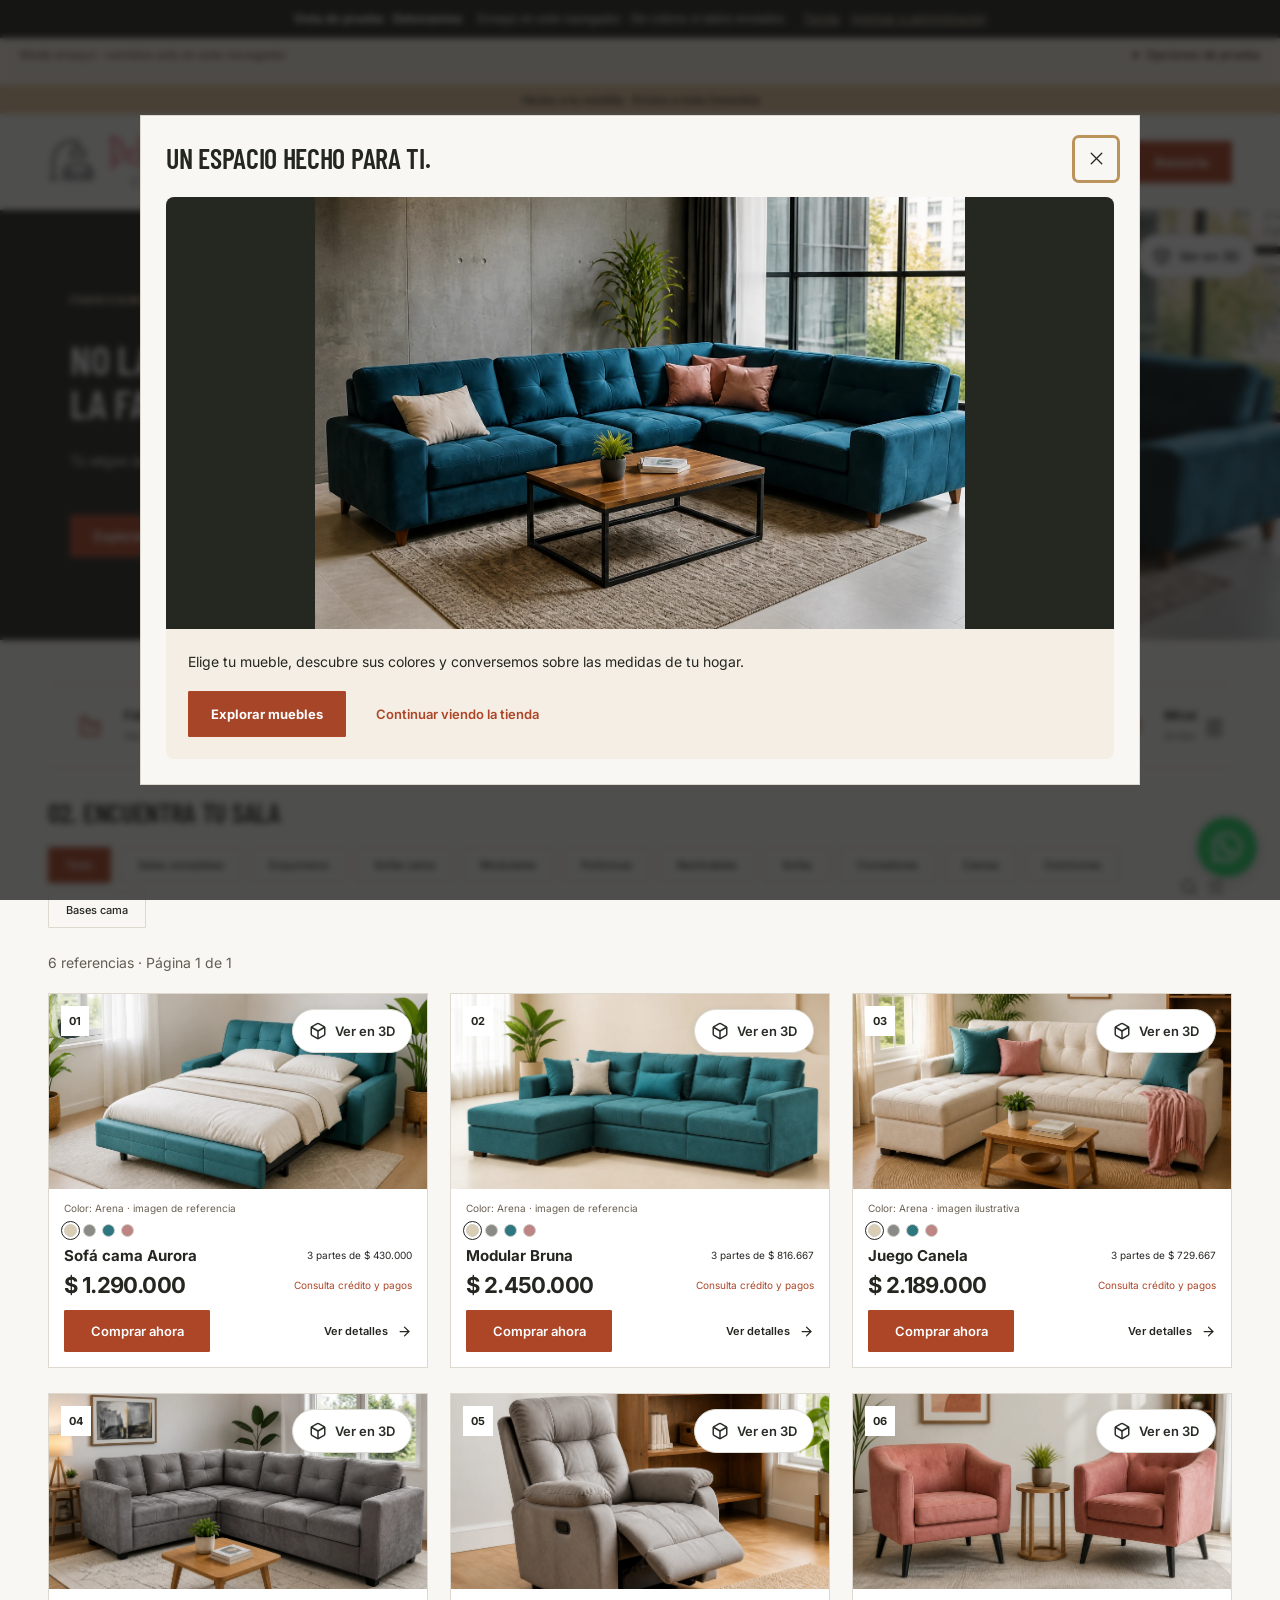
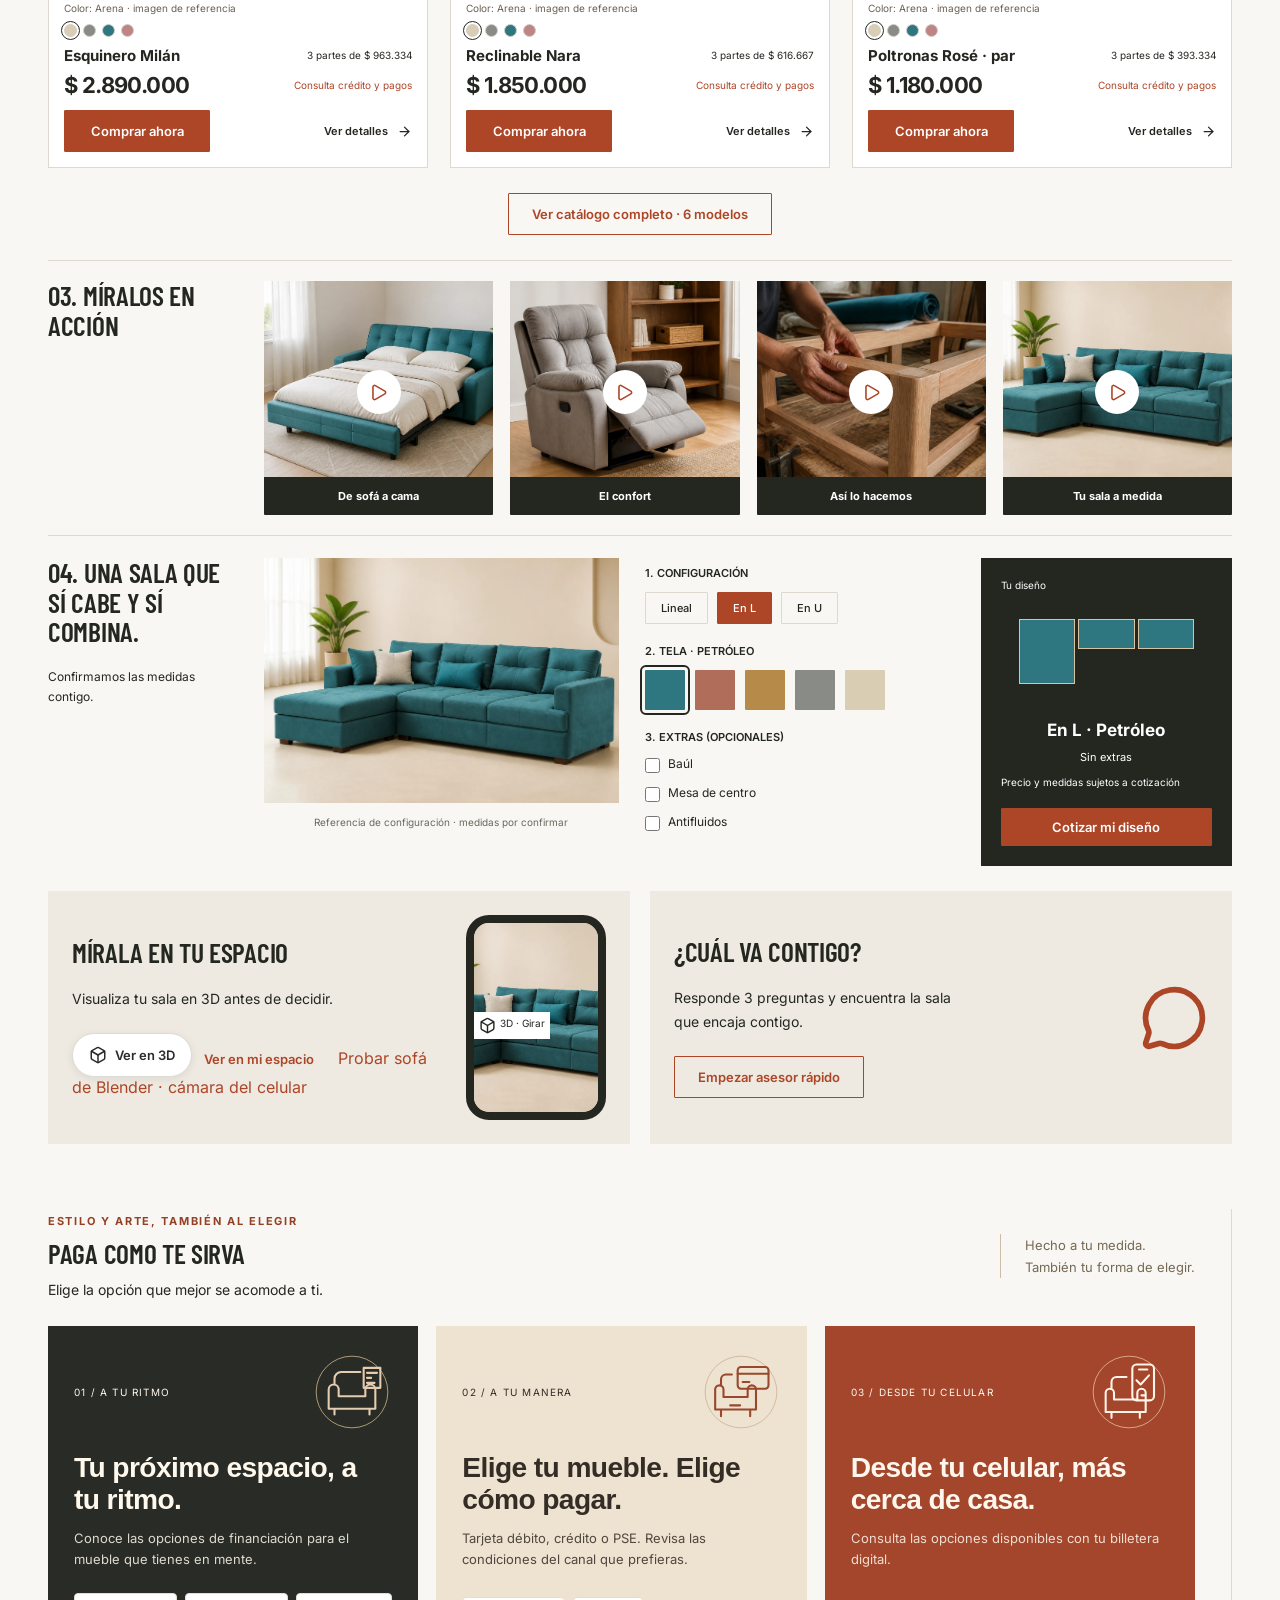
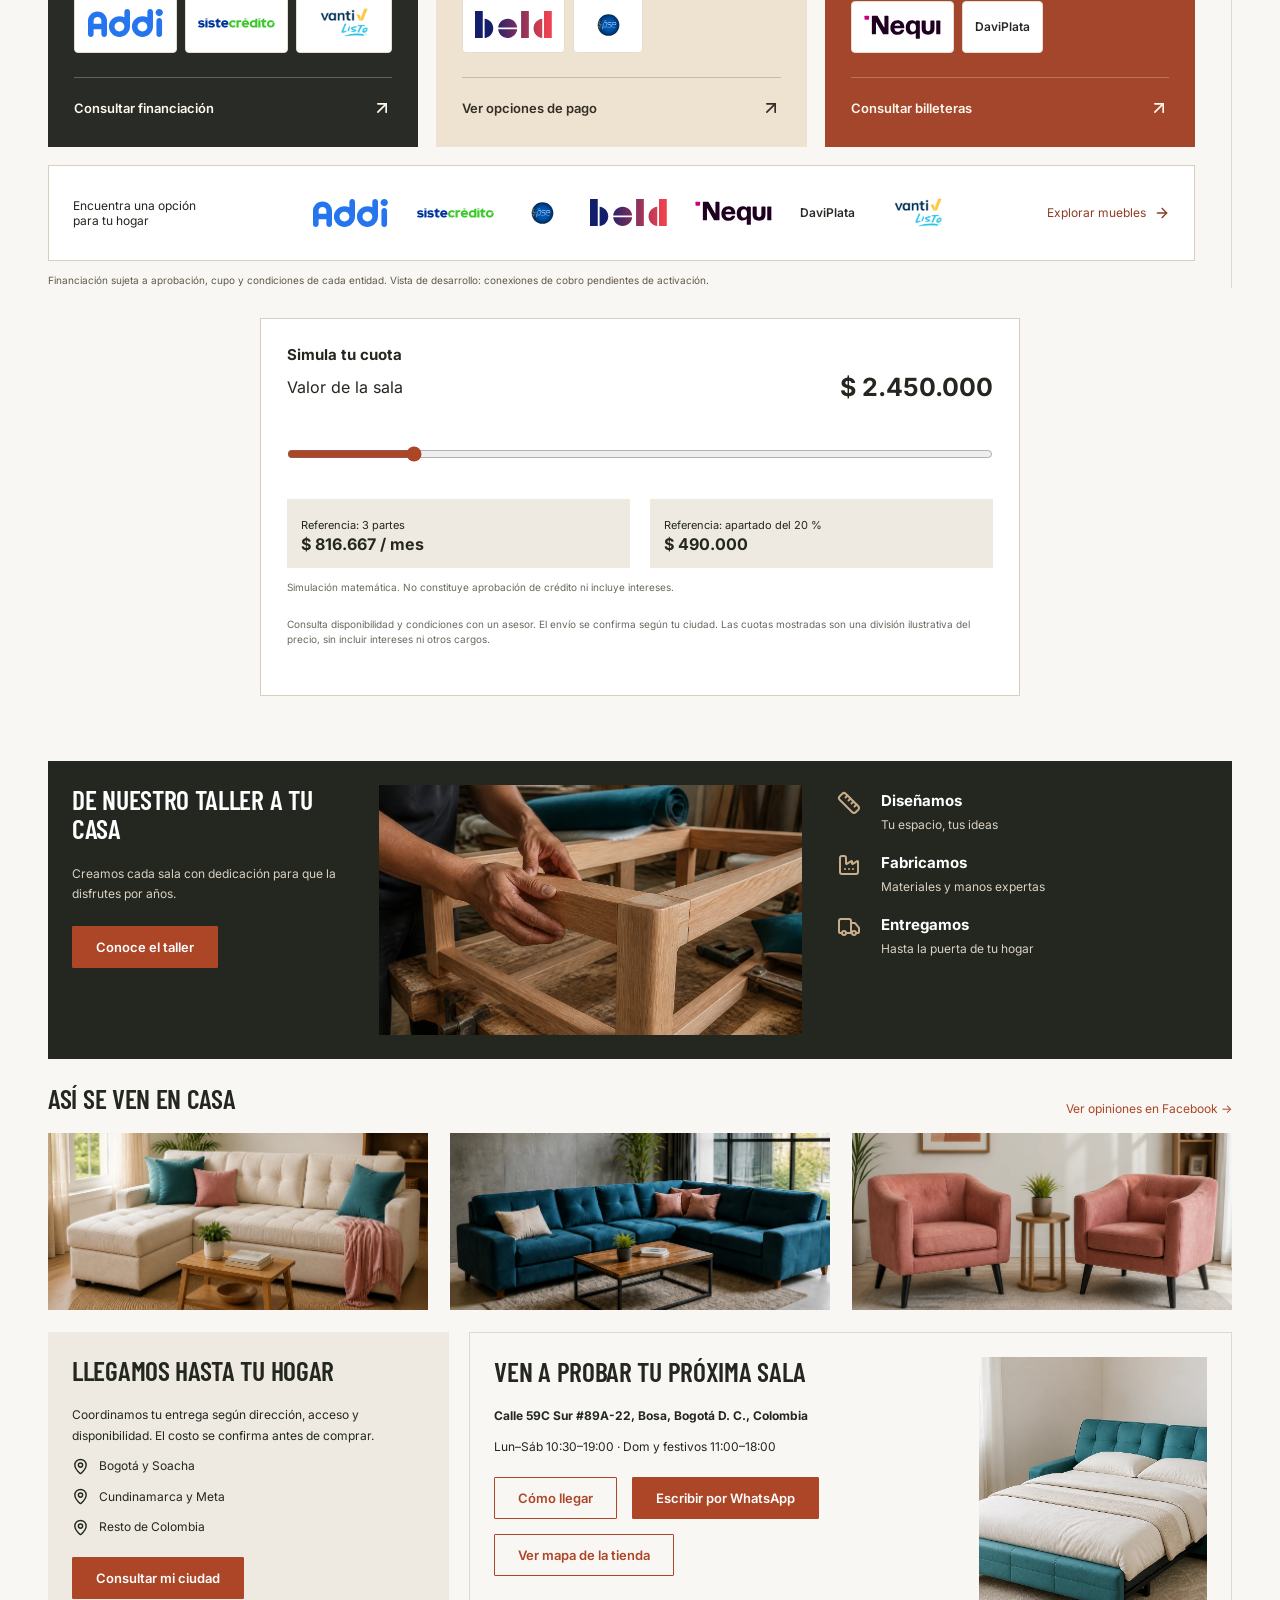
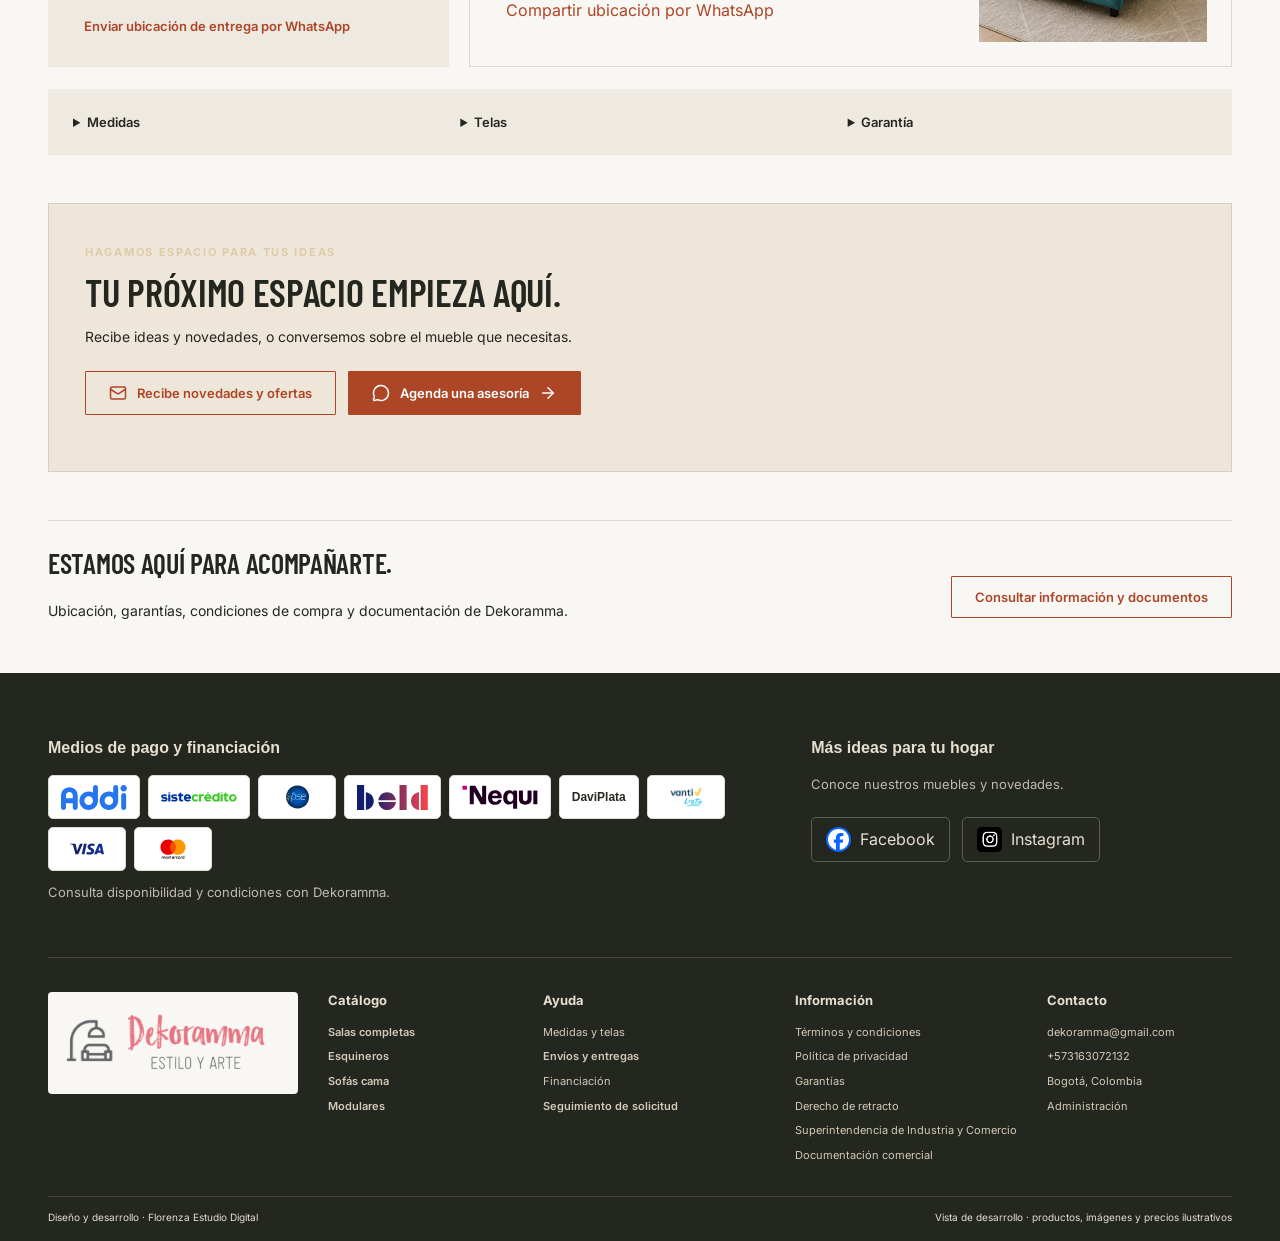
==== commit 2e678e06: "Actualiza versiones de los recursos para evitar caché anterior" ====
--- a/dekoramma.html
+++ b/dekoramma.html
@@ -1 +1 @@
-<!doctype html><html lang="es"><head><meta charset="utf-8"><meta name="viewport" content="width=device-width, initial-scale=1, viewport-fit=cover"><meta name="robots" content="noindex,nofollow"><meta name="referrer" content="strict-origin-when-cross-origin"><title>Dekoramma · Industrial artesanal · Vista de prueba</title><link rel="stylesheet" href="store.css"><script type="module" src="store.js"></script></head><body><div id="root"></div></body></html>+<!doctype html><html lang="es"><head><meta charset="utf-8"><meta name="viewport" content="width=device-width, initial-scale=1, viewport-fit=cover"><meta name="robots" content="noindex,nofollow"><meta name="referrer" content="strict-origin-when-cross-origin"><title>Dekoramma · Industrial artesanal · Vista de prueba</title><link rel="stylesheet" href="store.css?v=aabd840a2513"><script type="module" src="store.js?v=995bea5d8b8d"></script></head><body><div id="root"></div></body></html>
--- a/store.css
+++ b/store.css
@@ -1 +1 @@
-@font-face{font-family:Barlow Condensed;font-style:normal;font-weight:600;font-display:swap;src:url(./asset-font-1.ttf) format("truetype")}@font-face{font-family:Barlow Condensed;font-style:normal;font-weight:700;font-display:swap;src:url(./asset-font-2.ttf) format("truetype")}@font-face{font-family:Inter;font-style:normal;font-weight:400;font-display:swap;src:url(./asset-font-3.ttf) format("truetype")}@font-face{font-family:Inter;font-style:normal;font-weight:500;font-display:swap;src:url(./asset-font-4.ttf) format("truetype")}@font-face{font-family:Inter;font-style:normal;font-weight:600;font-display:swap;src:url(./asset-font-5.ttf) format("truetype")}@font-face{font-family:Inter;font-style:normal;font-weight:700;font-display:swap;src:url(./asset-font-6.ttf) format("truetype")}:root{font-family:Inter,Arial,sans-serif;color:#242620;background:#f8f7f3;font-synthesis:none;--ink: #242620;--accent: #ad4527;--sand: #e1c39b;--line: #ded9cf;--muted: #68695e}*{box-sizing:border-box}body{margin:0}button,input,select,textarea{font:inherit}button,.button{display:inline-flex;align-items:center;justify-content:center;gap:9px;background:var(--accent);color:#fff;border:1px solid var(--accent);padding:12px 23px;font-size:13px;font-weight:600;cursor:pointer;text-decoration:none;border-radius:1px;transition:background .18s,transform .18s}button:hover,.button:hover{filter:brightness(.94)}button:focus-visible,a:focus-visible,input:focus-visible,select:focus-visible,textarea:focus-visible{outline:3px solid #bb935b;outline-offset:3px}button:disabled{opacity:.55;cursor:wait}a{color:inherit;text-decoration:none}a:hover{text-decoration:underline}img{display:block;max-width:100%;object-fit:cover}p{font-size:14px;line-height:1.7;margin:12px 0 22px}h1,h2{font-family:Barlow Condensed,Arial Narrow,Arial,sans-serif;text-transform:uppercase;line-height:1.07;letter-spacing:-.3px}h1{font-size:clamp(31px,3.2vw,54px);font-weight:600;margin:30px 0 24px}h2{font-size:clamp(26px,2.15vw,35px);font-weight:600;margin:0 0 20px}h3{font-size:15px;line-height:1.3;margin:0 0 8px}small{font-size:11px;line-height:1.5}.wrap{max-width:1440px;width:calc(100% - 96px);margin-left:auto;margin-right:auto}.announcement{height:29px;display:grid;place-items:center;font-size:11px;font-weight:600;background:var(--sand)}.header{background:#f8f7f3}.header-inner{height:96px;display:flex;gap:30px;align-items:center;justify-content:space-between}.logo{display:block;flex-shrink:0;width:210px}.logo svg{width:100%;display:block}.header nav{display:flex;gap:30px;font-size:13px;font-weight:600}.header-actions{display:flex;gap:16px;align-items:center}.icon{background:transparent;color:var(--ink);border:0;padding:7px;min-width:36px;min-height:36px}.icon svg{width:21px;height:21px;stroke-width:1.5}.bag{position:relative}.bag span{position:absolute;top:0;right:-1px;background:var(--accent);color:#fff;border-radius:100%;padding:2px 5px;font-size:9px}.menu-button{display:none}.menu-button.always{display:inline-flex}.hero{display:grid;grid-template-columns:36.3% 63.7%;max-width:1600px;margin:auto;background:var(--ink);color:#fff;min-height:430px}.hero-copy{padding:45px clamp(30px,5vw,86px);display:flex;flex-direction:column;justify-content:center}.eyebrow{color:#decba9;font-size:11px;letter-spacing:1.7px;font-weight:700;text-transform:uppercase}.hero-copy p{color:#e6e3d9;margin:0 0 42px}.hero-image{position:relative;min-height:430px}.hero-image>img{width:100%;height:100%;position:absolute;inset:0}.actions{display:flex;gap:15px;flex-wrap:wrap}.outline{background:transparent;color:var(--accent);border:1px solid var(--accent)}.outline.light{border-color:#ddd9d0;color:#fff}.model-badge{position:absolute;top:15px;right:15px;background:#fff;color:var(--ink);border:1px solid #e1ded6;font-size:11px;padding:8px 13px;white-space:nowrap}.benefit-container{position:relative;overflow:hidden;margin-top:44px;margin-bottom:30px;border-top:1px solid var(--line);border-bottom:1px solid var(--line);padding:22px 0}.benefit-track{display:flex;width:max-content;animation:marquee 50s linear infinite}.benefit-track>a{width:260px;display:flex;gap:20px;align-items:center;border-right:1px solid var(--line);padding:0 28px}.benefit-track svg{stroke:var(--accent);width:28px}.benefit-track strong{display:block;font-size:13px}.benefit-track small{display:block;color:var(--muted);margin-top:5px}.benefit-track.paused,.benefit-container:hover .benefit-track{animation-play-state:paused}.pause{position:absolute;right:0;top:24px;background:#f8f7f3}.catalog{padding-bottom:25px}.catalog-tools{display:flex;align-items:center;justify-content:space-between;gap:20px;margin-bottom:23px}.tabs{display:flex;gap:9px;flex-wrap:wrap}.tabs button{border:1px solid var(--line);padding:10px 17px;color:var(--ink);background:transparent;font-size:11px;font-weight:500}.tabs .active{color:#fff;background:var(--accent);border-color:var(--accent)}.products{display:grid;grid-template-columns:repeat(3,minmax(0,1fr));gap:25px 22px}.product{background:#fff;border:1px solid var(--line);min-width:0}.product-photo{position:relative;aspect-ratio:1.94;overflow:hidden}.photo-button{display:block;background:none;padding:0;border:0;width:100%;height:100%}.product-photo img{width:100%;height:100%;transition:transform .3s}.photo-button:hover img{transform:scale(1.03)}.number{position:absolute;top:12px;left:12px;padding:8px;background:#fff;font-size:11px;font-weight:700;pointer-events:none}.product-info{padding:12px 15px 15px}.dots{display:flex;gap:6px;margin-bottom:9px}.dots button{width:13px;height:13px;padding:0;border:1px solid #d2cfc7;border-radius:50%}.dots .chosen{outline:1px solid var(--ink);outline-offset:2px}.price-line{display:flex;align-items:center;justify-content:space-between;gap:12px;margin-bottom:7px}.price-line h3{margin:0}.price-line small{text-align:right;font-size:10px}.price{font-size:22px;letter-spacing:-.6px}.accent{color:var(--accent)}.detail-link{padding:8px 0;background:none;border:0;color:var(--ink);font-size:11px}.price-line:last-child{margin:12px 0 0}.price-line>button:first-child:not(.detail-link){min-width:42%}.center{text-align:center;margin:25px auto 0}.center button{min-width:260px}.split-strip{display:grid;grid-template-columns:190px 1fr;gap:26px;border-top:1px solid var(--line);border-bottom:1px solid var(--line);padding:20px 0;margin-top:0;margin-bottom:22px}.reels{display:grid;grid-template-columns:repeat(4,1fr);gap:17px}.reel{position:relative;padding:0;display:block;border:0;background:var(--ink);color:#fff}.reel img{width:100%;aspect-ratio:1.17}.reel strong{display:block;padding:12px 5px;font-size:11px}.play{display:grid;place-items:center;position:absolute;left:calc(50% - 22px);top:38%;width:44px;height:44px;border-radius:50%;background:#fff;color:var(--accent)}.configurator{display:grid;grid-template-columns:190px 1.2fr 1.05fr .85fr;gap:26px;padding:0 0 25px}.configurator>div:first-child p{font-size:12px}.config-photo{width:100%;aspect-ratio:1.45}.caption{font-size:10px;color:var(--muted);line-height:1.5}.configurator .caption{text-align:center}.config-options>label{display:block;font-weight:600;text-transform:uppercase;font-size:11px;margin:8px 0 12px}.config-options .tabs{margin-bottom:20px}.config-options .tabs button{padding:8px 15px}.swatches{display:flex;gap:10px;margin-bottom:20px}.swatches button{height:40px;width:40px;padding:0;border:0}.swatches .chosen{outline:2px solid var(--ink);outline-offset:3px}.check{display:flex!important;align-items:flex-start;gap:8px;font-size:12px!important;font-weight:400!important;text-transform:none!important}.check input{width:15px!important;min-height:15px!important;margin:2px 0 0;accent-color:var(--accent)}.configuration-summary{background:var(--ink);color:#fff;padding:20px;display:flex;flex-direction:column;gap:8px}.configuration-summary strong{font-size:17px;text-align:center}.configuration-summary p{font-size:11px;margin:0;text-align:center}.configuration-summary small{font-size:10px}.configuration-summary button{margin-top:10px;padding:10px}.room-shape{display:grid;grid-template-columns:1fr 1fr 1fr;height:75px;gap:3px;align-items:start;margin:18px}.room-shape span{height:30px;border:1px solid #d6c3a4;background:var(--fabric)}.room-shape.enl span:first-child{height:65px}.room-shape.enu span:first-child,.room-shape.enu span:last-child{height:65px}.two-panels{display:grid;grid-template-columns:1fr 1fr;gap:20px}.two-panels>article{display:flex;justify-content:space-between;align-items:center;gap:18px;background:#eeeae2;padding:24px}.two-panels>article>svg{color:var(--accent);flex-shrink:0}.two-panels p{max-width:300px}.text-button{background:none;color:var(--accent);border:0;padding:9px 12px}.phone-visual{position:relative;width:140px;height:205px;border:8px solid var(--ink);border-radius:23px;flex-shrink:0;background:#fff;overflow:hidden}.phone-visual img{height:100%;width:100%}.phone-visual span{position:absolute;top:47%;left:0;background:#fff;font-size:10px;display:flex;gap:4px;padding:5px}.finance{display:grid;grid-template-columns:1fr 1.05fr;gap:36px;border:1px solid var(--line);background:#fff;padding:24px;margin-top:22px;margin-bottom:22px}.finance>div:first-child{border-right:1px solid var(--line);padding-right:36px}.payments{display:grid;grid-template-columns:repeat(3,1fr);gap:10px;margin:20px 0}.payments button{background:#fff;border:1px solid var(--line);font-size:16px;padding:8px}.calculator input[type=range]{width:100%;accent-color:var(--accent);margin:25px 0}.calculator .two-panels>div{background:#eeeae2;padding:14px}.calculator strong{display:block}.calculator .price-line strong{font-size:25px}.workshop{background:var(--ink);color:#fff;display:grid;grid-template-columns:1fr 1.5fr 1.35fr;gap:25px;padding:24px;margin-bottom:25px}.workshop>img{height:100%;width:100%;max-height:250px}.workshop p{color:#d9d2c2;font-size:12px}.workshop article{display:flex;gap:20px;padding:6px 10px}.workshop article svg{color:#c8ad88;flex-shrink:0}.workshop article h3{margin:0}.workshop article p{margin:5px 0}.section-top{display:flex;justify-content:space-between;gap:15px;align-items:center}.section-top a{color:var(--accent);font-size:12px}.gallery{display:grid;grid-template-columns:repeat(3,1fr);gap:22px}.gallery button{padding:0;border:0;background:none}.gallery img{width:100%;aspect-ratio:2.15}.contact-grid{display:grid;grid-template-columns:1fr 1.9fr;gap:20px;margin-top:22px;margin-bottom:22px}.contact-grid article{padding:24px;background:#eeeae2}.contact-grid article:last-child{display:flex;background:transparent;border:1px solid var(--line);gap:25px}.contact-grid article:last-child>div{flex:1}.contact-grid article:last-child>img{width:32%;object-fit:cover}.contact-grid p{font-size:12px;margin:10px 0;display:flex;gap:10px;align-items:center}.contact-grid button{margin-top:10px}.contact-grid .actions{margin-top:20px}.faqs{display:grid;grid-template-columns:repeat(4,1fr);gap:28px;background:#eeeae2;padding:25px;margin-bottom:25px}.faqs summary{cursor:pointer;font-weight:600;font-size:13px}.faqs strong{font-size:12px}.faqs p{font-size:11px;margin:8px 0}footer{background:var(--ink);color:#e7dfd0;padding:28px 0 18px}.footer-grid{display:grid;grid-template-columns:1.35fr 1fr 1.2fr 1.2fr 1fr;gap:30px}.footer-logo{background:#f8f7f3;padding:18px;height:max-content;border-radius:4px}.footer-logo .logo{width:100%}.footer-grid h3{font-size:13px;margin:0 0 15px}.footer-grid a:not(.logo),.footer-grid button,.footer-grid p{display:block;font-size:11px;margin:7px 0;padding:0;background:none;border:0;color:#d3cab8;text-align:left;line-height:1.6}.footer-bottom{border-top:1px solid #45463d;margin-top:25px;padding-top:14px;display:flex;justify-content:space-between;font-size:10px;gap:20px}.whatsapp{position:fixed;bottom:23px;right:23px;background:#168c51;color:#fff;border-radius:50%;padding:15px;display:grid;place-items:center;box-shadow:0 4px 18px #0002;z-index:10}.toast{position:fixed;bottom:25px;left:50%;transform:translate(-50%);display:flex;align-items:center;gap:12px;padding:12px 20px;background:#fff;border:1px solid var(--line);box-shadow:0 5px 30px #0002;z-index:30;font-size:13px;max-width:90vw}.modal{padding:25px;border:1px solid var(--line);width:620px;max-width:94vw;max-height:90dvh;overflow:auto;background:#f8f7f3;color:var(--ink)}.modal.wide{width:1000px}.modal::backdrop{background:#111b;backdrop-filter:blur(3px)}.modal-head{display:flex;align-items:center;justify-content:space-between;gap:20px;margin-bottom:20px}.modal-head h2{font-size:28px;margin:0}.modal-photo{width:100%;max-height:65vh;object-fit:contain}.preserve{white-space:pre-wrap}.video{width:100%;max-height:68vh;background:#111}.product-detail{display:grid;grid-template-columns:1.3fr 1fr;gap:25px}.product-detail>img{width:100%;height:100%;object-fit:contain}.product-detail button{margin:10px 10px 0 0}.form-grid{display:grid;gap:14px}.form-grid label,.filter label{display:grid;gap:7px;font-size:12px;font-weight:600}.form-two{display:grid;grid-template-columns:1fr 1fr;gap:15px}input,select,textarea{width:100%;padding:11px;background:#fff;color:var(--ink);border:1px solid #c9c5ba;border-radius:1px;min-width:0;font-size:14px}textarea{min-height:80px;resize:vertical}.filter{display:grid;grid-template-columns:1fr 1fr;gap:20px;padding:20px;background:#eeebe5;margin-bottom:22px}.cart-row{display:flex;gap:20px;align-items:center;padding:15px 0;border-bottom:1px solid var(--line)}.cart-row>img{width:100px;aspect-ratio:1}.cart-row small{display:block;margin:6px 0}.quantity{display:flex;align-items:center;gap:5px}.error{background:#ffe6df;color:#8c2510;padding:13px;font-size:13px}.loading{padding:15vh 8vw;text-align:center}.empty{padding:25px 0}.drawer-links{display:grid;gap:10px}.drawer-links button{justify-content:space-between;background:transparent;color:var(--ink);border-color:var(--line)}.viewer-box{height:440px;width:100%;background:#eae7df;position:relative}model-viewer{width:100%;height:100%}.viewer-note{padding:10px 15px;background:#efe6d7;font-size:12px}.viewer-error{padding:25px}.tracking-result{padding:20px;background:#e9e6df}.admin-shell{display:grid;grid-template-columns:240px 1fr;min-height:100vh}.admin-side{background:var(--ink);color:#fff;padding:25px 20px;display:flex;flex-direction:column;gap:9px}.admin-side .logo{background:#fff;padding:10px;width:100%;margin-bottom:22px}.admin-side button{justify-content:flex-start;background:transparent;border-color:transparent}.admin-side .active{background:var(--accent)}.admin-side a{font-size:13px;padding:12px}.admin-main{padding:35px;min-width:0}.admin-top{display:flex;justify-content:space-between;gap:20px;align-items:center;margin-bottom:25px}.admin-main h1{font-size:36px;margin:0}.admin-card{padding:24px;background:#fff;border:1px solid var(--line);margin:15px 0}.admin-grid{display:grid;grid-template-columns:repeat(3,1fr);gap:18px}.stat strong{display:block;font-size:32px;margin-top:10px}.admin-table{width:100%;border-collapse:collapse;font-size:13px}.admin-table td,.admin-table th{border-bottom:1px solid var(--line);padding:13px;text-align:left}.admin-table img{width:80px;height:50px}.admin-tabs{display:flex;gap:9px;flex-wrap:wrap;margin-bottom:15px}.admin-edit-grid{display:grid;grid-template-columns:1fr 1fr;gap:15px}.admin-edit-grid label{display:grid;gap:6px;font-size:12px}.admin-edit-grid .full{grid-column:1/-1}.media-field{padding:12px;border:1px solid var(--line);display:grid;gap:10px}.media-field img{max-height:120px}.media-field input[type=file]{font-size:11px;padding:8px}.nested-fields{border-left:2px solid #e1c39b;padding-left:16px;margin:15px 0;display:grid;gap:12px}.nested-fields>label{display:grid;gap:6px;font-size:12px}.array-item{padding:18px;background:#f8f7f3;border:1px solid var(--line);margin:10px 0}.array-actions{display:flex;gap:8px;justify-content:flex-end}.array-actions button{padding:6px 12px;font-size:11px}.login{max-width:430px;margin:10vh auto;padding:30px;border:1px solid var(--line);background:#fff}.login .logo{margin:0 auto 25px}.login h1{font-size:30px}.admin-status{padding:10px;background:#e7edde;font-size:13px}.table-scroll{overflow:auto}.order-lines{padding:12px;background:#f4f1eb;font-size:12px}.editor-section{margin-bottom:25px}.editor-section>summary{cursor:pointer;font-size:18px;font-weight:600}.admin-main code{word-break:break-all}.admin-hint{color:var(--muted);font-size:12px}.admin-lead p{margin:5px 0}.uploading{font-size:12px;color:var(--accent)}@keyframes marquee{to{transform:translate(-50%)}}@media(prefers-reduced-motion:reduce){html{scroll-behavior:auto}.benefit-track{animation:none}*{transition:none!important}}@media(min-width:1600px){.hero{max-width:1600px}.wrap{max-width:1504px}}@media(max-width:1100px){.wrap{width:calc(100% - 48px)}.header nav{gap:17px}.header-inner{gap:20px}.logo{width:180px}.header-actions{gap:8px}.hero-copy{padding:35px 30px}.hero-copy .actions button{padding:10px 12px}.configurator{grid-template-columns:150px 1fr 1fr}.configuration-summary{grid-column:2/4;display:grid;grid-template-columns:1fr 1fr;align-items:center}.room-shape{grid-row:1/5}.split-strip{grid-template-columns:150px 1fr}.price-line{flex-wrap:wrap;gap:5px}.price-line small{font-size:9px}.contact-grid article:last-child>img{display:none}.phone-visual{width:105px;height:170px}.footer-grid{gap:18px}.admin-shell{grid-template-columns:190px 1fr}.admin-main{padding:25px}.header nav a{font-size:12px}.finance{gap:20px}.finance>div:first-child{padding-right:20px}}@media(max-width:850px){.header nav{display:none}.menu-button{display:inline-flex}.header-inner{height:82px}.products{grid-template-columns:repeat(2,minmax(0,1fr))}.hero{grid-template-columns:42% 58%;min-height:360px}.hero-image{min-height:360px}.hero-copy{padding:30px 23px}.hero h1{font-size:34px}.hero .eyebrow{font-size:9px}.hero p{font-size:12px;margin-bottom:25px}.split-strip{grid-template-columns:1fr}.reels{gap:12px}.configurator{grid-template-columns:1fr 1fr}.configurator>div:first-child{grid-column:1/-1}.configuration-summary{grid-column:auto;display:flex}.workshop{grid-template-columns:1fr 1fr}.workshop>div:last-child{grid-column:1/-1;display:flex;justify-content:space-between}.finance{grid-template-columns:1fr}.finance>div:first-child{border-right:0;border-bottom:1px solid var(--line);padding:0 0 20px}.contact-grid{grid-template-columns:1fr 1.4fr}.faqs{grid-template-columns:1fr 1fr}.footer-grid{grid-template-columns:repeat(3,1fr)}.footer-logo{grid-row:span 2}.two-panels>article{padding:20px}.two-panels>article>svg{display:none}.phone-visual{display:none}.admin-grid,.admin-edit-grid{grid-template-columns:1fr}.admin-edit-grid .full{grid-column:auto}}@media(max-width:560px){.wrap{width:calc(100% - 32px)}.announcement{font-size:9px;height:25px}.header-inner{gap:8px;height:72px}.logo{width:148px}.header-actions .advice{display:none}.header-actions{gap:2px}.icon{min-width:32px;padding:6px}.header-actions .icon svg{width:19px}.hero{display:flex;flex-direction:column}.hero-copy{padding:32px 24px 30px}.hero h1{font-size:39px;margin:20px 0 17px;max-width:320px}.hero-copy p{margin-bottom:22px}.hero-copy .actions button{padding:12px 17px}.hero-image{height:260px;min-height:260px}.hero-image>img{object-position:center}.benefit-container{margin-top:24px;padding:17px 0;margin-bottom:25px}.benefit-track>a{width:230px}.pause{top:17px}.catalog-tools{align-items:flex-end}.tabs{gap:6px}.tabs button{padding:9px 11px;font-size:10px}.products{grid-template-columns:1fr;gap:18px}.product-photo{aspect-ratio:1.75}.product-info{padding:14px}.price-line{flex-wrap:nowrap}.price-line h3{font-size:14px}.price-line small{font-size:10px}.price{font-size:23px}.product-photo .model-badge{font-size:10px;padding:7px 10px}.reels{grid-template-columns:repeat(2,1fr);gap:12px}.split-strip{padding:20px 0}.split-strip h2{max-width:220px}.configurator{grid-template-columns:1fr;gap:20px}.configurator>div:first-child{grid-column:auto}.config-photo{aspect-ratio:1.5}.configuration-summary{display:grid;grid-template-columns:1fr 1fr}.two-panels{grid-template-columns:1fr;gap:15px}.two-panels>article{padding:24px}.two-panels>article>svg{display:block;width:44px}.phone-visual{display:block;width:105px}.finance{padding:20px;margin-top:18px}.finance .two-panels{grid-template-columns:1fr 1fr}.payments button{font-size:14px}.calculator .price-line strong{font-size:22px}.calculator .two-panels strong{font-size:15px}.workshop{grid-template-columns:1fr;padding:22px}.workshop>img{max-height:220px}.workshop>div:last-child{grid-column:auto;display:grid}.workshop article{padding:8px 0}.gallery{gap:10px;grid-template-columns:1fr}.gallery img{aspect-ratio:2.1}.section-top{align-items:flex-start}.section-top a{font-size:10px;max-width:125px}.contact-grid{grid-template-columns:1fr;gap:14px}.contact-grid article{padding:20px}.contact-grid article:last-child{padding:20px}.faqs{gap:20px;padding:20px}.footer-grid{grid-template-columns:1fr 1fr;gap:22px}.footer-logo{grid-column:1/-1;grid-row:auto;width:195px}.footer-bottom{flex-direction:column;gap:10px}.modal{padding:18px;max-height:93dvh}.form-two,.product-detail{grid-template-columns:1fr}.product-detail>img{max-height:250px}.viewer-box{height:340px}.toast{bottom:90px;width:90%;font-size:12px;padding:12px}.filter{grid-template-columns:1fr}.admin-shell{display:block}.admin-side{flex-direction:row;flex-wrap:wrap;padding:12px;gap:4px}.admin-side .logo{width:150px;margin:0}.admin-side button{padding:9px;font-size:11px}.admin-side a{padding:8px}.admin-main{padding:20px 14px}.admin-top{flex-wrap:wrap}.admin-card{padding:16px}.admin-top h1{font-size:30px}}.catalog-count{font-size:14px;color:#625d54;margin:18px 0}.pagination{display:flex;justify-content:center;align-items:center;gap:18px;flex-wrap:wrap;margin:25px 0}.product-gallery{min-width:0}.detail-photo{width:100%;height:auto;aspect-ratio:4/3;object-fit:contain;background:#f1ede6}.photo-thumbs{display:flex;gap:8px;overflow-x:auto;padding:12px 0}.photo-thumbs button{padding:3px;flex:0 0 76px;border:2px solid transparent;background:#f1ede6}.photo-thumbs button.selected{border-color:#b34425}.photo-thumbs img{width:68px;height:60px;object-fit:cover}.product-specs dt{font-weight:700;margin-top:18px}.product-specs dd{margin:6px 0;white-space:pre-line}.made-to-measure{padding:14px;border-left:3px solid #b34425;background:#f4e9dd}.media-editor{border:1px solid #d8d0c5;border-radius:6px;padding:20px;min-width:0}.media-editor legend{font-weight:700}.media-edit-grid{display:grid;grid-template-columns:repeat(auto-fit,minmax(220px,1fr));gap:16px;margin:20px 0}.media-edit-card{padding:15px;border:1px solid #ded8cf;background:#faf8f4;display:grid;gap:10px;min-width:0}.media-edit-card>img{width:100%;height:140px;object-fit:contain}.media-edit-card input{max-width:100%}.finish-edit,.model-options{display:grid;grid-template-columns:repeat(auto-fit,minmax(150px,1fr));gap:12px;margin:18px 0}.model-options select,.product-detail select{font-size:16px}.media-editor .actions,.product-detail .actions{flex-wrap:wrap}.catalog-tools .tabs{min-width:0}.media-editor input[type=file]{width:100%;font-size:14px}@media(max-width:600px){.media-editor{padding:12px}.media-edit-grid{grid-template-columns:1fr}.model-options,.finish-edit{grid-template-columns:1fr 1fr}.pagination{gap:10px;font-size:13px}}.catalog-tools>.icon{flex-shrink:0;min-width:52px;min-height:44px}.catalog-tools>.icon svg{flex-shrink:0;width:18px;height:18px}.viewer-box{height:min(48vh,420px);min-height:270px}.information-strip{display:flex;justify-content:space-between;gap:24px;align-items:center;border-top:1px solid var(--line);padding:28px 0}.information-strip h2{font-size:28px}.legal-page{max-width:1040px;padding-top:36px;padding-bottom:80px}.legal-page header{padding:36px 0}.legal-page h1{max-width:760px;font-size:clamp(36px,5vw,64px)}.legal-nav{display:flex;flex-wrap:wrap;gap:10px;padding-bottom:30px}.legal-nav a{padding:12px 16px;border:1px solid var(--line);text-decoration:none}.legal-section{border-top:1px solid var(--line);padding:32px 0;scroll-margin-top:25px}.legal-copy{max-width:800px;font-size:16px;line-height:1.8}.legal-copy p{margin-bottom:24px}.document-cards{display:grid;grid-template-columns:repeat(auto-fit,minmax(280px,1fr));gap:18px}.document-hash{display:block;overflow-wrap:anywhere;font-size:11px;margin-top:10px}.document-cards .actions{flex-wrap:wrap;margin:16px 0}.legal-section dd{overflow-wrap:anywhere}.back-link{font-weight:600}.legal-section .button{display:inline-block}@media(max-width:650px){.information-strip{display:block}.information-strip .button{margin-top:10px}.document-cards{grid-template-columns:1fr}.legal-copy{font-size:15px}}.relationship-section{margin-top:48px;margin-bottom:48px;padding:36px;background:#eee6d9;border:1px solid #d8cebf}.relationship-section h2{font-size:clamp(26px,3vw,40px);margin:12px 0}.relationship-actions{display:flex;gap:12px;flex-wrap:wrap;margin:20px 0}.relationship-actions button{display:inline-flex;align-items:center;justify-content:center;gap:10px}.newsletter-panel{max-width:660px;border-top:1px solid #cec1ad;margin-top:28px;padding-top:24px}.channel-choices,.payment-choices{border:0;padding:0;margin:0;min-width:0}.channel-choices legend,.payment-choices legend{font-weight:700;margin-bottom:12px;font-size:19px}.channel-choices .check{margin:10px 0}.payment-choice-grid{display:grid;grid-template-columns:1fr 1fr;gap:10px}.payment-choice{display:flex!important;align-items:center;gap:10px;border:1px solid #cfc6b9;padding:14px;background:#fff;cursor:pointer;min-height:84px}.payment-choice.selected{border:2px solid #ad4324;padding:13px;background:#fff5ee}.payment-choice input[type=radio]{width:18px;height:18px;flex:0 0 18px;accent-color:#ad4324}.payment-choice svg{flex-shrink:0;color:#ad4324}.payment-choice span{display:grid;gap:6px}.payment-choice small{font-size:12px;font-weight:400;line-height:1.4;color:#625e58}.payment-security{display:flex;align-items:flex-start;gap:8px;font-size:13px;line-height:1.5}.payment-security svg{flex-shrink:0}.newsletter-panel .check{align-items:flex-start;line-height:1.5}.newsletter-panel .check input{flex-shrink:0;margin-top:4px}@media(max-width:520px){.relationship-section{padding:24px 18px}.relationship-actions{display:grid}.payment-choice-grid{grid-template-columns:1fr}.payment-choice{min-height:72px}.newsletter-panel{max-width:100%}}.checkout-steps{display:flex;gap:8px;border-bottom:1px solid #d7cbbb;padding-bottom:16px}.checkout-steps button{display:flex;align-items:center;gap:7px;background:transparent;color:#6b6359;padding:5px;font-size:13px;flex:1;justify-content:center}.checkout-steps button span{border:1px solid currentColor;border-radius:50%;width:24px;height:24px;display:grid;place-items:center;flex-shrink:0}.checkout-steps button[aria-current=step]{color:#aa4120;font-weight:700}.checkout-actions{display:flex;gap:10px}.checkout-actions button{display:flex;align-items:center;justify-content:center;gap:8px;flex:1}.checkout-contact-summary{padding:16px;background:#eee9df;overflow-wrap:anywhere}.checkout-contact-summary p{margin:6px 0;font-size:13px}.checkout-method-preview{display:flex;gap:8px;flex-wrap:wrap}.checkout-method-preview span{border:1px solid #ddd3c5;padding:6px 12px;font-size:12px}.checkout-optional textarea{width:100%;margin-top:12px}.progressive-checkout h3:focus{outline:none}.checkout-order-summary .cart-row{padding:10px 0;gap:14px}.checkout-order-summary .cart-row>img{width:72px;height:72px;object-fit:cover}.private-tracking-key{display:block;overflow-wrap:anywhere;padding:12px;background:#eee9df}.progressive-checkout>.caption,.progressive-checkout>.payment-security{margin:0;line-height:1.6}.progressive-checkout>h3{margin:6px 0}.campaign-carousel{max-width:1600px;margin:auto}.campaign-slide{display:grid;grid-template-columns:44% 56%;background:#f0e7db;color:#292a25}.campaign-copy{padding:28px clamp(24px,4vw,60px);display:flex;flex-direction:column;align-items:flex-start}.campaign-demo{font-size:11px;color:#654b3b;border:1px solid #cab8a5;padding:4px 8px;margin-bottom:18px}.campaign-copy .eyebrow{color:#974125;font-size:10px}.campaign-copy h1{font-size:clamp(30px,3.2vw,46px);line-height:1.06;margin:12px 0;max-width:440px}.campaign-copy p{margin:0;font-size:14px;max-width:380px}.campaign-offer{display:flex;align-items:center;gap:12px;margin:12px 0;color:#9f4024}.campaign-offer>span{font-size:12px}.campaign-offer strong{font-size:70px;line-height:1;letter-spacing:-4px}.campaign-offer strong small{font-size:38px;letter-spacing:-1px}.campaign-copy>button{display:flex;gap:18px;align-items:center}.campaign-photo{position:relative;min-height:400px;overflow:hidden}.campaign-photo>img{width:100%;height:100%;position:absolute;object-fit:cover}.campaign-photo>span{position:absolute;bottom:12px;right:14px;background:#fffdf0ed;color:#37332c;font-size:10px;padding:5px 8px}.campaign-deadline{grid-column:1/-1;display:flex;align-items:center;justify-content:space-between;flex-wrap:wrap;gap:15px;padding:15px clamp(24px,4vw,60px);background:#292a25;color:#fff}.campaign-deadline strong{font-size:13px}.campaign-deadline small{display:block;font-size:10px;color:#d9cbb7;margin-top:4px}.campaign-clock{display:flex;gap:8px}.campaign-clock>span{min-width:44px;text-align:center}.campaign-clock b{display:block;font-size:24px;font-variant-numeric:tabular-nums;line-height:1.1}.campaign-deadline details{font-size:12px;max-width:460px}.campaign-deadline summary{cursor:pointer;text-decoration:underline;padding:8px 0}.campaign-deadline details p{font-size:12px;line-height:1.5}.campaign-controls{display:flex;align-items:center;justify-content:space-between;background:#f8f5ef;border-bottom:1px solid #d5c9b8;padding:0 22px;gap:12px}.campaign-tabs{display:flex;gap:20px}.campaign-controls button{background:transparent;color:#514c43;border:0;border-radius:0;min-height:44px;padding:10px 8px;font-size:12px}.campaign-tabs button{border-bottom:3px solid transparent}.campaign-tabs button[aria-pressed=true]{border-bottom-color:#b34b2b;color:#8b351e}.campaign-tabs button span{font-size:10px;margin-right:8px;opacity:.65}.campaign-arrows{margin-right:55px;display:flex;align-items:center;gap:5px;white-space:nowrap}.campaign-arrows>span{font-size:11px}.campaign-controls button:focus-visible{outline:2px solid #974125;outline-offset:-3px}.campaign-editor{display:grid;gap:14px;padding:20px;margin:20px 0}.campaign-editor label{display:grid;gap:6px}@media(min-width:901px){.campaign-carousel .hero{min-height:490px}}@media(max-width:900px){.campaign-slide{grid-template-columns:1fr 1fr}.campaign-copy{padding:22px}.campaign-offer strong{font-size:58px}.campaign-tabs{gap:4px}}@media(max-width:600px){.campaign-slide{grid-template-columns:1fr}.campaign-copy{padding:22px}.campaign-copy h1{font-size:34px;max-width:320px}.campaign-photo{min-height:225px}.campaign-deadline{padding:18px 22px;gap:12px}.campaign-deadline>div:first-child{flex:1;min-width:160px}.campaign-clock{gap:5px}.campaign-clock>span{min-width:31px}.campaign-clock b{font-size:20px}.campaign-controls{flex-wrap:wrap;justify-content:center;gap:0;padding:0 10px}.campaign-tabs{width:100%;justify-content:space-between}.campaign-controls button{font-size:11px}.campaign-tabs button span{margin-right:4px}}.finance.finance--branded{display:block;padding:0;border:0;background:transparent;margin-top:65px;margin-bottom:65px}.finance--branded>.finance-showcase{border:0;padding:0}.finance-heading{display:flex;justify-content:space-between;align-items:center;gap:24px;margin-bottom:24px}.finance-heading .eyebrow{color:#954025}.finance-heading h2{margin:10px 0}.finance-heading p{margin:0}.finance-signature{color:#766955;line-height:1.7;font-size:13px;border-left:1px solid #ccbda8;padding-left:24px}.finance-banners{display:grid;grid-template-columns:repeat(3,minmax(0,1fr));gap:18px}.finance-banner{padding:26px;display:flex;flex-direction:column;min-width:0;overflow:hidden;position:relative}.finance-banner--credit{background:#292c26;color:#fff8ec}.finance-banner--bank{background:#eee2d0;color:#342d26}.finance-banner--wallet{background:#a3462b;color:#fff7ee}.finance-banner-top{display:flex;align-items:center;justify-content:space-between;gap:10px;margin-bottom:8px}.finance-banner-top>span{font-size:10px;letter-spacing:1.2px}.finance-banner-top img{width:80px;height:80px}.finance-banner h3{font-family:var(--heading-font, "Arial Narrow", sans-serif);font-size:clamp(25px,2.2vw,34px);line-height:1.13;letter-spacing:-.6px;margin:12px 0;max-width:290px}.finance-banner p{font-size:13px;line-height:1.65;opacity:.85;margin:0 0 22px}.finance-provider-row{display:flex;flex-wrap:wrap;gap:8px;margin-top:auto}.finance-provider-row button{background:#fff;border:1px solid #e6ddd1;min-width:70px;padding:10px 12px;display:flex;align-items:center;justify-content:center;border-radius:4px;min-height:52px;color:#282725}.payment-brand{width:77px;height:28px;object-fit:contain;display:block}.payment-brand.brand-pse{width:40px;height:34px}.payment-brand.brand-vanti-listo{width:70px;height:38px}.payment-brand.brand-daviplata{width:63px;height:30px}.payment-brand-name{font-size:12px;font-weight:600;letter-spacing:0}.finance-banner .finance-cta{display:flex;align-items:center;justify-content:space-between;gap:12px;color:inherit;border:0;border-top:1px solid #ffffff42;padding:18px 0 0;background:transparent;border-radius:0;font-size:13px;margin-top:24px;text-align:left;min-height:44px}.finance-banner--bank .finance-cta{border-top-color:#c9b9a3}.finance-banner button:focus-visible{outline:3px solid #eabd64;outline-offset:4px}.finance-cta svg{flex-shrink:0;transition:transform .2s}.finance-cta:hover svg{transform:translate(2px,-2px)}.finance-support{border:1px solid #d9cebe;background:#fff;display:flex;align-items:center;justify-content:space-between;flex-wrap:wrap;gap:15px;padding:20px 24px;margin-top:18px}.finance-support>span{font-size:12px;max-width:145px}.finance-support>div{display:flex;flex-wrap:wrap;align-items:center;gap:8px}.finance-support button{background:#fff;border:0;color:#292c26;min-height:48px;padding:8px 10px}.finance-support a{display:flex;align-items:center;gap:8px;color:#8d3b24;font-size:12px}.finance-disclosure{margin:12px 0 24px;color:#62584b}.finance--branded>.calculator{max-width:760px;padding:26px;border:1px solid #d9cebe;margin:30px auto 0;background:#fff}.payment-choice .payment-brand{width:58px;max-height:30px;flex-shrink:0}.payment-choice .payment-brand-name{max-width:70px;overflow-wrap:anywhere}.payment-modal-brand{padding:20px;margin-bottom:16px;background:#fff;border:1px solid #e1d7c9;display:inline-flex}.payment-modal-brand .payment-brand{width:110px;height:50px}@media(max-width:1000px){.finance-banners{gap:12px}.finance-banner{padding:20px}.finance-provider-row{gap:6px}.finance-provider-row button{padding:7px}.finance-signature{display:none}}@media(max-width:700px){.finance-banners{grid-template-columns:1fr}.finance-banner{padding:24px}.finance-banner h3{max-width:280px;font-size:30px}.finance-banner-top{margin-bottom:0}.finance-support{padding:18px}.finance-support>div{gap:6px}.finance-support>span{max-width:none}.finance--branded>.calculator{padding:20px}.finance.finance--branded{margin-top:36px;margin-bottom:36px}}@media(prefers-reduced-motion:reduce){.finance-cta svg{transition:none}}.finance-option-dialog>button{display:flex;align-items:center;gap:18px;width:100%;min-height:70px;background:#fff;color:#302e29;border:1px solid #d5c8b6;margin:10px 0;padding:15px;text-align:left}.finance-option-dialog>button>span{flex:1}.color-photo-caption{display:block;font-size:10px;color:#6b6053;margin-bottom:8px}.finance-banner-photo{display:block;margin:-26px -26px 20px}.finance-banner-photo img{width:100%;height:auto;display:block}.campaign-photo>picture{display:block;position:absolute;inset:0}.campaign-photo>picture>img{width:100%;height:100%;object-fit:cover}.official-payment-directory article{border-bottom:1px solid #ddd3c6;padding:14px 0}.official-payment-directory a{display:inline-block;margin:5px 16px 5px 0}@media(max-width:1000px){.finance-banner-photo{margin:-20px -20px 20px}}@media(max-width:700px){.finance-banner-photo{margin:-24px -24px 20px}}.banner-video{display:block;width:100%;height:auto;max-height:60svh;background:#171916;object-fit:contain}.campaign-photo>.banner-video{position:absolute;inset:0;width:100%;height:100%;max-height:none}.welcome-banner{overflow:hidden;border-radius:8px;background:#f4eee5}.welcome-banner picture{display:block}.welcome-banner picture img{display:block;width:100%;max-height:48svh;object-fit:contain;background:#242820}.welcome-banner-copy{padding:22px;display:flex;align-items:center;gap:18px;flex-wrap:wrap}.welcome-banner-copy p{flex-basis:100%;margin:0;line-height:1.6}.welcome-banner-copy .button{display:inline-flex;background:#a74528;color:#fff;padding:14px 22px;text-decoration:none;font-weight:700}.social-brand{display:inline-flex;align-items:center;justify-content:center;width:40px;height:40px;border-radius:50%;vertical-align:middle;flex-shrink:0}.social-brand img{display:block;width:24px;height:24px;object-fit:contain}.social-brand--facebook{background:#0866ff}.social-brand--whatsapp,.whatsapp{background:#25d366}.whatsapp .social-brand{width:100%;height:100%}.whatsapp .social-brand img{width:30px;height:30px}@media(max-width:600px){.welcome-banner-copy{padding:16px;gap:12px}.welcome-banner-copy .button{width:100%;justify-content:center}.welcome-banner-copy .text-button{min-height:44px}.welcome-banner .banner-video{max-height:42svh}}.social-brand--instagram{background:#000;position:relative;overflow:hidden;border-radius:10px}.social-brand--instagram img{position:absolute;left:50%;top:50%;transform:translate(-50%,-50%);width:120px;height:auto;max-width:none}.media-field video{display:block;width:100%;max-height:240px}.admin-preview-notice{display:flex;align-items:center;gap:24px;background:#f5ecdf;border:1px solid #dcc8ae;padding:18px 22px;margin-bottom:28px;border-radius:10px}.admin-preview-notice strong{color:#523f29}.admin-preview-notice p{font-size:13px;line-height:1.6;margin:6px 0 0;max-width:800px}.admin-preview-notice a{flex-shrink:0;font-size:13px;font-weight:700;color:#943d27}.admin-tour-grid{display:grid;grid-template-columns:repeat(2,minmax(0,1fr));gap:16px;margin:24px 0}.admin-tour-card{display:block;text-align:left;padding:26px;background:#fff;color:var(--ink);border:1px solid var(--line);border-radius:8px;white-space:normal}.admin-tour-card:hover{background:#fcf8f3;border-color:#ad4527}.admin-tour-card>span{color:#ad4527;font-size:13px;letter-spacing:2px}.admin-tour-card h2{font-size:23px;margin:12px 0}.admin-tour-card p{font-size:14px;line-height:1.65;color:#65645c;font-weight:400}.admin-tour-card>strong{color:#ad4527;font-size:13px}@media(max-width:700px){.admin-preview-notice{flex-direction:column;align-items:flex-start;gap:12px}.admin-tour-grid{grid-template-columns:1fr}}.admin-google-access{margin:24px 0}.admin-google-access .outline{display:flex;justify-content:center;align-items:center;min-height:48px;text-decoration:none}.admin-google-access p{font-size:13px}.explore-3d.model-badge,.explore-3d--inline{display:inline-flex;align-items:center;justify-content:center;gap:8px;background:#fff;color:#292d27;border:1px solid #dddcd4;border-radius:999px;padding:10px 16px;min-height:44px;font-size:13px;font-weight:600;white-space:nowrap;box-shadow:0 2px 8px #17191614;transition:border-color .18s,background .18s}.explore-3d:hover{background:#f6f3ed;border-color:#787b70}.explore-3d:focus-visible{outline:3px solid #a9472c;outline-offset:3px}.explore-3d--inline{position:static}.explore-3d--hero.model-badge{inset:24px 24px auto auto}.viewer-commerce{display:grid;grid-template-columns:76px 1fr minmax(115px,150px) auto;align-items:center;gap:14px;padding:16px;background:#f4eee5;border:1px solid #d9cbbb;border-radius:8px}.viewer-commerce>img{width:76px;height:72px;object-fit:cover;border-radius:5px}.viewer-commerce-info{display:grid;gap:5px}.viewer-commerce-info>span{font-size:20px;font-weight:700}.viewer-commerce-info small{font-size:10px;line-height:1.4}.viewer-commerce label{font-size:12px;display:grid;gap:5px}.viewer-commerce select{min-height:44px;width:100%;padding:8px}.viewer-buy{display:flex;gap:8px;align-items:center;justify-content:center;min-height:48px}.viewer-commerce-note{grid-column:1/-1;margin:0;font-size:13px}@media(max-width:700px){.viewer-commerce{grid-template-columns:64px 1fr;padding:12px;gap:10px}.viewer-commerce>img{width:64px;height:64px}.viewer-commerce label,.viewer-commerce .viewer-buy{grid-column:1/-1}.explore-3d--hero.model-badge{inset:16px 16px auto auto}.product-photo .explore-3d.model-badge{padding:9px 13px;min-height:44px;top:10px;right:10px}}@media(prefers-reduced-motion:reduce){.explore-3d.model-badge,.explore-3d--inline{transition:none}.explore-3d:hover{transform:none}}.github-preview{display:flex;align-items:center;justify-content:center;gap:16px;flex-wrap:wrap;background:#24251f;color:#fff;padding:10px 16px;font:12px/1.5 Arial,sans-serif}.github-preview nav{display:flex;gap:12px}.github-preview a{color:#ead2ae;text-decoration:underline}.preview-model-note{font:13px/1.6 Arial;color:#5b5349;background:#f8f4ee;padding:12px;border-radius:8px}.mobile-sofa-integration>p:last-child{text-align:center}.mobile-sofa-integration a{color:#a74627}@media(max-width:600px){.github-preview{gap:5px;text-align:center}.github-preview span{width:100%}}
+.photo-reveal .photo-button img{transform:scale(1);transition:transform 1.3s cubic-bezier(.2,.65,.3,1);transform-origin:center}.photo-reveal[data-in-view=true] .photo-button img{transform:scale(1.035)}@media(hover:hover){.photo-reveal[data-in-view=true] .photo-button:hover img{transform:scale(1.05)}}@media(prefers-reduced-motion:reduce){.photo-reveal .photo-button img,.photo-reveal[data-in-view=true] .photo-button img,.photo-reveal[data-in-view=true] .photo-button:hover img{transform:none;transition:none}}@font-face{font-family:Barlow Condensed;font-style:normal;font-weight:600;font-display:swap;src:url(./asset-font-1.ttf) format("truetype")}@font-face{font-family:Barlow Condensed;font-style:normal;font-weight:700;font-display:swap;src:url(./asset-font-2.ttf) format("truetype")}@font-face{font-family:Inter;font-style:normal;font-weight:400;font-display:swap;src:url(./asset-font-3.ttf) format("truetype")}@font-face{font-family:Inter;font-style:normal;font-weight:500;font-display:swap;src:url(./asset-font-4.ttf) format("truetype")}@font-face{font-family:Inter;font-style:normal;font-weight:600;font-display:swap;src:url(./asset-font-5.ttf) format("truetype")}@font-face{font-family:Inter;font-style:normal;font-weight:700;font-display:swap;src:url(./asset-font-6.ttf) format("truetype")}:root{font-family:Inter,Arial,sans-serif;color:#242620;background:#f8f7f3;font-synthesis:none;--ink: #242620;--accent: #ad4527;--sand: #e1c39b;--line: #ded9cf;--muted: #68695e}*{box-sizing:border-box}body{margin:0}button,input,select,textarea{font:inherit}button,.button{display:inline-flex;align-items:center;justify-content:center;gap:9px;background:var(--accent);color:#fff;border:1px solid var(--accent);padding:12px 23px;font-size:13px;font-weight:600;cursor:pointer;text-decoration:none;border-radius:1px;transition:background .18s,transform .18s}button:hover,.button:hover{filter:brightness(.94)}button:focus-visible,a:focus-visible,input:focus-visible,select:focus-visible,textarea:focus-visible{outline:3px solid #bb935b;outline-offset:3px}button:disabled{opacity:.55;cursor:wait}a{color:inherit;text-decoration:none}a:hover{text-decoration:underline}img{display:block;max-width:100%;object-fit:cover}p{font-size:14px;line-height:1.7;margin:12px 0 22px}h1,h2{font-family:Barlow Condensed,Arial Narrow,Arial,sans-serif;text-transform:uppercase;line-height:1.07;letter-spacing:-.3px}h1{font-size:clamp(31px,3.2vw,54px);font-weight:600;margin:30px 0 24px}h2{font-size:clamp(26px,2.15vw,35px);font-weight:600;margin:0 0 20px}h3{font-size:15px;line-height:1.3;margin:0 0 8px}small{font-size:11px;line-height:1.5}.wrap{max-width:1440px;width:calc(100% - 96px);margin-left:auto;margin-right:auto}.announcement{height:29px;display:grid;place-items:center;font-size:11px;font-weight:600;background:var(--sand)}.header{background:#f8f7f3}.header-inner{height:96px;display:flex;gap:30px;align-items:center;justify-content:space-between}.logo{display:block;flex-shrink:0;width:210px}.logo svg{width:100%;display:block}.header nav{display:flex;gap:30px;font-size:13px;font-weight:600}.header-actions{display:flex;gap:16px;align-items:center}.icon{background:transparent;color:var(--ink);border:0;padding:7px;min-width:36px;min-height:36px}.icon svg{width:21px;height:21px;stroke-width:1.5}.bag{position:relative}.bag span{position:absolute;top:0;right:-1px;background:var(--accent);color:#fff;border-radius:100%;padding:2px 5px;font-size:9px}.menu-button{display:none}.menu-button.always{display:inline-flex}.hero{display:grid;grid-template-columns:36.3% 63.7%;max-width:1600px;margin:auto;background:var(--ink);color:#fff;min-height:430px}.hero-copy{padding:45px clamp(30px,5vw,86px);display:flex;flex-direction:column;justify-content:center}.eyebrow{color:#decba9;font-size:11px;letter-spacing:1.7px;font-weight:700;text-transform:uppercase}.hero-copy p{color:#e6e3d9;margin:0 0 42px}.hero-image{position:relative;min-height:430px}.hero-image>img{width:100%;height:100%;position:absolute;inset:0}.actions{display:flex;gap:15px;flex-wrap:wrap}.outline{background:transparent;color:var(--accent);border:1px solid var(--accent)}.outline.light{border-color:#ddd9d0;color:#fff}.model-badge{position:absolute;top:15px;right:15px;background:#fff;color:var(--ink);border:1px solid #e1ded6;font-size:11px;padding:8px 13px;white-space:nowrap}.benefit-container{position:relative;overflow:hidden;margin-top:44px;margin-bottom:30px;border-top:1px solid var(--line);border-bottom:1px solid var(--line);padding:22px 0}.benefit-track{display:flex;width:max-content;animation:marquee 50s linear infinite}.benefit-track>a{width:260px;display:flex;gap:20px;align-items:center;border-right:1px solid var(--line);padding:0 28px}.benefit-track svg{stroke:var(--accent);width:28px}.benefit-track strong{display:block;font-size:13px}.benefit-track small{display:block;color:var(--muted);margin-top:5px}.benefit-track.paused{animation-play-state:paused}.pause{position:absolute;right:0;top:24px;background:#f8f7f3}.catalog{padding-bottom:25px}.catalog-tools{display:flex;align-items:center;justify-content:space-between;gap:20px;margin-bottom:23px}.tabs{display:flex;gap:9px;flex-wrap:wrap}.tabs button{border:1px solid var(--line);padding:10px 17px;color:var(--ink);background:transparent;font-size:11px;font-weight:500}.tabs .active{color:#fff;background:var(--accent);border-color:var(--accent)}.products{display:grid;grid-template-columns:repeat(3,minmax(0,1fr));gap:25px 22px}.product{background:#fff;border:1px solid var(--line);min-width:0}.product-photo{position:relative;aspect-ratio:1.94;overflow:hidden}.photo-button{display:block;background:none;padding:0;border:0;width:100%;height:100%}.product-photo img{width:100%;height:100%;transition:transform .3s}.photo-button:hover img{transform:scale(1.03)}.number{position:absolute;top:12px;left:12px;padding:8px;background:#fff;font-size:11px;font-weight:700;pointer-events:none}.product-info{padding:12px 15px 15px}.dots{display:flex;gap:6px;margin-bottom:9px}.dots button{width:13px;height:13px;padding:0;border:1px solid #d2cfc7;border-radius:50%}.dots .chosen{outline:1px solid var(--ink);outline-offset:2px}.price-line{display:flex;align-items:center;justify-content:space-between;gap:12px;margin-bottom:7px}.price-line h3{margin:0}.price-line small{text-align:right;font-size:10px}.price{font-size:22px;letter-spacing:-.6px}.accent{color:var(--accent)}.detail-link{padding:8px 0;background:none;border:0;color:var(--ink);font-size:11px}.price-line:last-child{margin:12px 0 0}.price-line>button:first-child:not(.detail-link){min-width:42%}.center{text-align:center;margin:25px auto 0}.center button{min-width:260px}.split-strip{display:grid;grid-template-columns:190px 1fr;gap:26px;border-top:1px solid var(--line);border-bottom:1px solid var(--line);padding:20px 0;margin-top:0;margin-bottom:22px}.reels{display:grid;grid-template-columns:repeat(4,1fr);gap:17px}.reel{position:relative;padding:0;display:block;border:0;background:var(--ink);color:#fff}.reel img{width:100%;aspect-ratio:1.17}.reel strong{display:block;padding:12px 5px;font-size:11px}.play{display:grid;place-items:center;position:absolute;left:calc(50% - 22px);top:38%;width:44px;height:44px;border-radius:50%;background:#fff;color:var(--accent)}.configurator{display:grid;grid-template-columns:190px 1.2fr 1.05fr .85fr;gap:26px;padding:0 0 25px}.configurator>div:first-child p{font-size:12px}.config-photo{width:100%;aspect-ratio:1.45}.caption{font-size:10px;color:var(--muted);line-height:1.5}.configurator .caption{text-align:center}.config-options>label{display:block;font-weight:600;text-transform:uppercase;font-size:11px;margin:8px 0 12px}.config-options .tabs{margin-bottom:20px}.config-options .tabs button{padding:8px 15px}.swatches{display:flex;gap:10px;margin-bottom:20px}.swatches button{height:40px;width:40px;padding:0;border:0}.swatches .chosen{outline:2px solid var(--ink);outline-offset:3px}.check{display:flex!important;align-items:flex-start;gap:8px;font-size:12px!important;font-weight:400!important;text-transform:none!important}.check input{width:15px!important;min-height:15px!important;margin:2px 0 0;accent-color:var(--accent)}.configuration-summary{background:var(--ink);color:#fff;padding:20px;display:flex;flex-direction:column;gap:8px}.configuration-summary strong{font-size:17px;text-align:center}.configuration-summary p{font-size:11px;margin:0;text-align:center}.configuration-summary small{font-size:10px}.configuration-summary button{margin-top:10px;padding:10px}.room-shape{display:grid;grid-template-columns:1fr 1fr 1fr;height:75px;gap:3px;align-items:start;margin:18px}.room-shape span{height:30px;border:1px solid #d6c3a4;background:var(--fabric)}.room-shape.enl span:first-child{height:65px}.room-shape.enu span:first-child,.room-shape.enu span:last-child{height:65px}.two-panels{display:grid;grid-template-columns:1fr 1fr;gap:20px}.two-panels>article{display:flex;justify-content:space-between;align-items:center;gap:18px;background:#eeeae2;padding:24px}.two-panels>article>svg{color:var(--accent);flex-shrink:0}.two-panels p{max-width:300px}.text-button{background:none;color:var(--accent);border:0;padding:9px 12px}.phone-visual{position:relative;width:140px;height:205px;border:8px solid var(--ink);border-radius:23px;flex-shrink:0;background:#fff;overflow:hidden}.phone-visual img{height:100%;width:100%}.phone-visual span{position:absolute;top:47%;left:0;background:#fff;font-size:10px;display:flex;gap:4px;padding:5px}.finance{display:grid;grid-template-columns:1fr 1.05fr;gap:36px;border:1px solid var(--line);background:#fff;padding:24px;margin-top:22px;margin-bottom:22px}.finance>div:first-child{border-right:1px solid var(--line);padding-right:36px}.payments{display:grid;grid-template-columns:repeat(3,1fr);gap:10px;margin:20px 0}.payments button{background:#fff;border:1px solid var(--line);font-size:16px;padding:8px}.calculator input[type=range]{width:100%;accent-color:var(--accent);margin:25px 0}.calculator .two-panels>div{background:#eeeae2;padding:14px}.calculator strong{display:block}.calculator .price-line strong{font-size:25px}.workshop{background:var(--ink);color:#fff;display:grid;grid-template-columns:1fr 1.5fr 1.35fr;gap:25px;padding:24px;margin-bottom:25px}.workshop>img{height:100%;width:100%;max-height:250px}.workshop p{color:#d9d2c2;font-size:12px}.workshop article{display:flex;gap:20px;padding:6px 10px}.workshop article svg{color:#c8ad88;flex-shrink:0}.workshop article h3{margin:0}.workshop article p{margin:5px 0}.section-top{display:flex;justify-content:space-between;gap:15px;align-items:center}.section-top a{color:var(--accent);font-size:12px}.gallery{display:grid;grid-template-columns:repeat(3,1fr);gap:22px}.gallery button{padding:0;border:0;background:none}.gallery img{width:100%;aspect-ratio:2.15}.contact-grid{display:grid;grid-template-columns:1fr 1.9fr;gap:20px;margin-top:22px;margin-bottom:22px}.contact-grid article{padding:24px;background:#eeeae2}.contact-grid article:last-child{display:flex;background:transparent;border:1px solid var(--line);gap:25px}.contact-grid article:last-child>div{flex:1}.contact-grid article:last-child>img{width:32%;object-fit:cover}.contact-grid p{font-size:12px;margin:10px 0;display:flex;gap:10px;align-items:center}.contact-grid button{margin-top:10px}.contact-grid .actions{margin-top:20px}.faqs{display:grid;grid-template-columns:repeat(3,1fr);gap:28px;background:#eeeae2;padding:25px;margin-bottom:25px}.faqs summary{cursor:pointer;font-weight:600;font-size:13px}.faqs strong{font-size:12px}.faqs p{font-size:11px;margin:8px 0}footer{background:var(--ink);color:#e7dfd0;padding:28px 0 18px}.footer-grid{display:grid;grid-template-columns:1.35fr 1fr 1.2fr 1.2fr 1fr;gap:30px}.footer-logo{background:#f8f7f3;padding:18px;height:max-content;border-radius:4px}.footer-logo .logo{width:100%}.footer-grid h3{font-size:13px;margin:0 0 15px}.footer-grid a:not(.logo),.footer-grid button,.footer-grid p{display:block;font-size:11px;margin:7px 0;padding:0;background:none;border:0;color:#d3cab8;text-align:left;line-height:1.6}.footer-bottom{border-top:1px solid #45463d;margin-top:25px;padding-top:14px;display:flex;justify-content:space-between;font-size:10px;gap:20px}.whatsapp{position:fixed;bottom:23px;right:23px;background:#168c51;color:#fff;border-radius:50%;padding:15px;display:grid;place-items:center;box-shadow:0 4px 18px #0002;z-index:10}.toast{position:fixed;bottom:25px;left:50%;transform:translate(-50%);display:flex;align-items:center;gap:12px;padding:12px 20px;background:#fff;border:1px solid var(--line);box-shadow:0 5px 30px #0002;z-index:30;font-size:13px;max-width:90vw}.modal{padding:25px;border:1px solid var(--line);width:620px;max-width:94vw;max-height:90dvh;overflow:auto;background:#f8f7f3;color:var(--ink)}.modal.wide{width:1000px}.modal::backdrop{background:#111b;backdrop-filter:blur(3px)}.modal-head{display:flex;align-items:center;justify-content:space-between;gap:20px;margin-bottom:20px}.modal-head h2{font-size:28px;margin:0}.modal-photo{width:100%;max-height:65vh;object-fit:contain}.preserve{white-space:pre-wrap}.video{width:100%;max-height:68vh;background:#111}.product-detail{display:grid;grid-template-columns:1.3fr 1fr;gap:25px}.product-detail>img{width:100%;height:100%;object-fit:contain}.product-detail button{margin:10px 10px 0 0}.form-grid{display:grid;gap:14px}.form-grid label,.filter label{display:grid;gap:7px;font-size:12px;font-weight:600}.form-two{display:grid;grid-template-columns:1fr 1fr;gap:15px}input,select,textarea{width:100%;padding:11px;background:#fff;color:var(--ink);border:1px solid #c9c5ba;border-radius:1px;min-width:0;font-size:14px}textarea{min-height:80px;resize:vertical}.filter{display:grid;grid-template-columns:1fr 1fr;gap:20px;padding:20px;background:#eeebe5;margin-bottom:22px}.cart-row{display:flex;gap:20px;align-items:center;padding:15px 0;border-bottom:1px solid var(--line)}.cart-row>img{width:100px;aspect-ratio:1}.cart-row small{display:block;margin:6px 0}.quantity{display:flex;align-items:center;gap:5px}.error{background:#ffe6df;color:#8c2510;padding:13px;font-size:13px}.loading{padding:15vh 8vw;text-align:center}.empty{padding:25px 0}.drawer-links{display:grid;gap:10px}.drawer-links button{justify-content:space-between;background:transparent;color:var(--ink);border-color:var(--line)}.viewer-box{height:440px;width:100%;background:#eae7df;position:relative}model-viewer{width:100%;height:100%}.viewer-note{padding:10px 15px;background:#efe6d7;font-size:12px}.viewer-error{padding:25px}.tracking-result{padding:20px;background:#e9e6df}.admin-shell{display:grid;grid-template-columns:240px 1fr;min-height:100vh}.admin-side{background:var(--ink);color:#fff;padding:25px 20px;display:flex;flex-direction:column;gap:9px}.admin-side .logo{background:#fff;padding:10px;width:100%;margin-bottom:22px}.admin-side button{justify-content:flex-start;background:transparent;border-color:transparent}.admin-side .active{background:var(--accent)}.admin-side a{font-size:13px;padding:12px}.admin-main{padding:35px;min-width:0}.admin-top{display:flex;justify-content:space-between;gap:20px;align-items:center;margin-bottom:25px}.admin-main h1{font-size:36px;margin:0}.admin-card{padding:24px;background:#fff;border:1px solid var(--line);margin:15px 0}.admin-grid{display:grid;grid-template-columns:repeat(3,1fr);gap:18px}.stat strong{display:block;font-size:32px;margin-top:10px}.admin-table{width:100%;border-collapse:collapse;font-size:13px}.admin-table td,.admin-table th{border-bottom:1px solid var(--line);padding:13px;text-align:left}.admin-table img{width:80px;height:50px}.admin-tabs{display:flex;gap:9px;flex-wrap:wrap;margin-bottom:15px}.admin-edit-grid{display:grid;grid-template-columns:1fr 1fr;gap:15px}.admin-edit-grid label{display:grid;gap:6px;font-size:12px}.admin-edit-grid .full{grid-column:1/-1}.media-field{padding:12px;border:1px solid var(--line);display:grid;gap:10px}.media-field img{max-height:120px}.media-field input[type=file]{font-size:11px;padding:8px}.nested-fields{border-left:2px solid #e1c39b;padding-left:16px;margin:15px 0;display:grid;gap:12px}.nested-fields>label{display:grid;gap:6px;font-size:12px}.array-item{padding:18px;background:#f8f7f3;border:1px solid var(--line);margin:10px 0}.array-actions{display:flex;gap:8px;justify-content:flex-end}.array-actions button{padding:6px 12px;font-size:11px}.login{max-width:430px;margin:10vh auto;padding:30px;border:1px solid var(--line);background:#fff}.login .logo{margin:0 auto 25px}.login h1{font-size:30px}.admin-status{padding:10px;background:#e7edde;font-size:13px}.table-scroll{overflow:auto}.order-lines{padding:12px;background:#f4f1eb;font-size:12px}.editor-section{margin-bottom:25px}.editor-section>summary{cursor:pointer;font-size:18px;font-weight:600}.admin-main code{word-break:break-all}.admin-hint{color:var(--muted);font-size:12px}.admin-lead p{margin:5px 0}.uploading{font-size:12px;color:var(--accent)}@keyframes marquee{to{transform:translate(-50%)}}@media(prefers-reduced-motion:reduce){html{scroll-behavior:auto}.benefit-track{animation:none}*{transition:none!important}}@media(min-width:1600px){.hero{max-width:1600px}.wrap{max-width:1504px}}@media(max-width:1100px){.wrap{width:calc(100% - 48px)}.header nav{gap:17px}.header-inner{gap:20px}.logo{width:180px}.header-actions{gap:8px}.hero-copy{padding:35px 30px}.hero-copy .actions button{padding:10px 12px}.configurator{grid-template-columns:150px 1fr 1fr}.configuration-summary{grid-column:2/4;display:grid;grid-template-columns:1fr 1fr;align-items:center}.room-shape{grid-row:1/5}.split-strip{grid-template-columns:150px 1fr}.price-line{flex-wrap:wrap;gap:5px}.price-line small{font-size:9px}.contact-grid article:last-child>img{display:none}.phone-visual{width:105px;height:170px}.footer-grid{gap:18px}.admin-shell{grid-template-columns:190px 1fr}.admin-main{padding:25px}.header nav a{font-size:12px}.finance{gap:20px}.finance>div:first-child{padding-right:20px}}@media(max-width:850px){.header nav{display:none}.menu-button{display:inline-flex}.header-inner{height:82px}.products{grid-template-columns:repeat(2,minmax(0,1fr))}.hero{grid-template-columns:42% 58%;min-height:360px}.hero-image{min-height:360px}.hero-copy{padding:30px 23px}.hero h1{font-size:34px}.hero .eyebrow{font-size:9px}.hero p{font-size:12px;margin-bottom:25px}.split-strip{grid-template-columns:1fr}.reels{gap:12px}.configurator{grid-template-columns:1fr 1fr}.configurator>div:first-child{grid-column:1/-1}.configuration-summary{grid-column:auto;display:flex}.workshop{grid-template-columns:1fr 1fr}.workshop>div:last-child{grid-column:1/-1;display:flex;justify-content:space-between}.finance{grid-template-columns:1fr}.finance>div:first-child{border-right:0;border-bottom:1px solid var(--line);padding:0 0 20px}.contact-grid{grid-template-columns:1fr 1.4fr}.faqs{grid-template-columns:1fr 1fr}.footer-grid{grid-template-columns:repeat(3,1fr)}.footer-logo{grid-row:span 2}.two-panels>article{padding:20px}.two-panels>article>svg{display:none}.phone-visual{display:none}.admin-grid,.admin-edit-grid{grid-template-columns:1fr}.admin-edit-grid .full{grid-column:auto}}@media(max-width:560px){.wrap{width:calc(100% - 32px)}.announcement{font-size:9px;height:25px}.header-inner{gap:8px;height:72px}.logo{width:148px}.header-actions .advice{display:none}.header-actions{gap:2px}.icon{min-width:32px;padding:6px}.header-actions .icon svg{width:19px}.hero{display:flex;flex-direction:column}.hero-copy{padding:32px 24px 30px}.hero h1{font-size:39px;margin:20px 0 17px;max-width:320px}.hero-copy p{margin-bottom:22px}.hero-copy .actions button{padding:12px 17px}.hero-image{height:260px;min-height:260px}.hero-image>img{object-position:center}.benefit-container{margin-top:24px;padding:17px 0;margin-bottom:25px}.benefit-track>a{width:230px}.pause{top:17px}.catalog-tools{align-items:flex-end}.tabs{gap:6px}.tabs button{padding:9px 11px;font-size:10px}.products{grid-template-columns:1fr;gap:18px}.product-photo{aspect-ratio:1.75}.product-info{padding:14px}.price-line{flex-wrap:nowrap}.price-line h3{font-size:14px}.price-line small{font-size:10px}.price{font-size:23px}.product-photo .model-badge{font-size:10px;padding:7px 10px}.reels{grid-template-columns:repeat(2,1fr);gap:12px}.split-strip{padding:20px 0}.split-strip h2{max-width:220px}.configurator{grid-template-columns:1fr;gap:20px}.configurator>div:first-child{grid-column:auto}.config-photo{aspect-ratio:1.5}.configuration-summary{display:grid;grid-template-columns:1fr 1fr}.two-panels{grid-template-columns:1fr;gap:15px}.two-panels>article{padding:24px}.two-panels>article>svg{display:block;width:44px}.phone-visual{display:block;width:105px}.finance{padding:20px;margin-top:18px}.finance .two-panels{grid-template-columns:1fr 1fr}.payments button{font-size:14px}.calculator .price-line strong{font-size:22px}.calculator .two-panels strong{font-size:15px}.workshop{grid-template-columns:1fr;padding:22px}.workshop>img{max-height:220px}.workshop>div:last-child{grid-column:auto;display:grid}.workshop article{padding:8px 0}.gallery{gap:10px;grid-template-columns:1fr}.gallery img{aspect-ratio:2.1}.section-top{align-items:flex-start}.section-top a{font-size:10px;max-width:125px}.contact-grid{grid-template-columns:1fr;gap:14px}.contact-grid article{padding:20px}.contact-grid article:last-child{padding:20px}.faqs{gap:20px;padding:20px}.footer-grid{grid-template-columns:1fr 1fr;gap:22px}.footer-logo{grid-column:1/-1;grid-row:auto;width:195px}.footer-bottom{flex-direction:column;gap:10px}.modal{padding:18px;max-height:93dvh}.form-two,.product-detail{grid-template-columns:1fr}.product-detail>img{max-height:250px}.viewer-box{height:340px}.toast{bottom:90px;width:90%;font-size:12px;padding:12px}.filter{grid-template-columns:1fr}.admin-shell{display:block}.admin-side{flex-direction:row;flex-wrap:wrap;padding:12px;gap:4px}.admin-side .logo{width:150px;margin:0}.admin-side button{padding:9px;font-size:11px}.admin-side a{padding:8px}.admin-main{padding:20px 14px}.admin-top{flex-wrap:wrap}.admin-card{padding:16px}.admin-top h1{font-size:30px}}.catalog-count{font-size:14px;color:#625d54;margin:18px 0}.pagination{display:flex;justify-content:center;align-items:center;gap:18px;flex-wrap:wrap;margin:25px 0}.product-gallery{min-width:0}.detail-photo{width:100%;height:auto;aspect-ratio:4/3;object-fit:contain;background:#f1ede6}.photo-thumbs{display:flex;gap:8px;overflow-x:auto;padding:12px 0}.photo-thumbs button{padding:3px;flex:0 0 76px;border:2px solid transparent;background:#f1ede6}.photo-thumbs button.selected{border-color:#b34425}.photo-thumbs img{width:68px;height:60px;object-fit:cover}.product-specs dt{font-weight:700;margin-top:18px}.product-specs dd{margin:6px 0;white-space:pre-line}.made-to-measure{padding:14px;border-left:3px solid #b34425;background:#f4e9dd}.media-editor{border:1px solid #d8d0c5;border-radius:6px;padding:20px;min-width:0}.media-editor legend{font-weight:700}.media-edit-grid{display:grid;grid-template-columns:repeat(auto-fit,minmax(220px,1fr));gap:16px;margin:20px 0}.media-edit-card{padding:15px;border:1px solid #ded8cf;background:#faf8f4;display:grid;gap:10px;min-width:0}.media-edit-card>img{width:100%;height:140px;object-fit:contain}.media-edit-card input{max-width:100%}.finish-edit,.model-options{display:grid;grid-template-columns:repeat(auto-fit,minmax(150px,1fr));gap:12px;margin:18px 0}.model-options select,.product-detail select{font-size:16px}.media-editor .actions,.product-detail .actions{flex-wrap:wrap}.catalog-tools .tabs{min-width:0}.media-editor input[type=file]{width:100%;font-size:14px}@media(max-width:600px){.media-editor{padding:12px}.media-edit-grid{grid-template-columns:1fr}.model-options,.finish-edit{grid-template-columns:1fr 1fr}.pagination{gap:10px;font-size:13px}}.catalog-tools>.icon{flex-shrink:0;min-width:52px;min-height:44px}.catalog-tools>.icon svg{flex-shrink:0;width:18px;height:18px}.viewer-box{height:min(48vh,420px);min-height:270px}.information-strip{display:flex;justify-content:space-between;gap:24px;align-items:center;border-top:1px solid var(--line);padding:28px 0}.information-strip h2{font-size:28px}.legal-page{max-width:1040px;padding-top:36px;padding-bottom:80px}.legal-page header{padding:36px 0}.legal-page h1{max-width:760px;font-size:clamp(36px,5vw,64px)}.legal-nav{display:flex;flex-wrap:wrap;gap:10px;padding-bottom:30px}.legal-nav a{padding:12px 16px;border:1px solid var(--line);text-decoration:none}.legal-section{border-top:1px solid var(--line);padding:32px 0;scroll-margin-top:25px}.legal-copy{max-width:800px;font-size:16px;line-height:1.8}.legal-copy p{margin-bottom:24px}.document-cards{display:grid;grid-template-columns:repeat(auto-fit,minmax(280px,1fr));gap:18px}.document-hash{display:block;overflow-wrap:anywhere;font-size:11px;margin-top:10px}.document-cards .actions{flex-wrap:wrap;margin:16px 0}.legal-section dd{overflow-wrap:anywhere}.back-link{font-weight:600}.legal-section .button{display:inline-block}@media(max-width:650px){.information-strip{display:block}.information-strip .button{margin-top:10px}.document-cards{grid-template-columns:1fr}.legal-copy{font-size:15px}}.relationship-section{margin-top:48px;margin-bottom:48px;padding:36px;background:#eee6d9;border:1px solid #d8cebf}.relationship-section h2{font-size:clamp(26px,3vw,40px);margin:12px 0}.relationship-actions{display:flex;gap:12px;flex-wrap:wrap;margin:20px 0}.relationship-actions button{display:inline-flex;align-items:center;justify-content:center;gap:10px}.newsletter-panel{max-width:660px;border-top:1px solid #cec1ad;margin-top:28px;padding-top:24px}.channel-choices,.payment-choices{border:0;padding:0;margin:0;min-width:0}.channel-choices legend,.payment-choices legend{font-weight:700;margin-bottom:12px;font-size:19px}.channel-choices .check{margin:10px 0}.payment-choice-grid{display:grid;grid-template-columns:1fr 1fr;gap:10px}.payment-choice{display:flex!important;align-items:center;gap:10px;border:1px solid #cfc6b9;padding:14px;background:#fff;cursor:pointer;min-height:84px}.payment-choice.selected{border:2px solid #ad4324;padding:13px;background:#fff5ee}.payment-choice input[type=radio]{width:18px;height:18px;flex:0 0 18px;accent-color:#ad4324}.payment-choice svg{flex-shrink:0;color:#ad4324}.payment-choice span{display:grid;gap:6px}.payment-choice small{font-size:12px;font-weight:400;line-height:1.4;color:#625e58}.payment-security{display:flex;align-items:flex-start;gap:8px;font-size:13px;line-height:1.5}.payment-security svg{flex-shrink:0}.newsletter-panel .check{align-items:flex-start;line-height:1.5}.newsletter-panel .check input{flex-shrink:0;margin-top:4px}@media(max-width:520px){.relationship-section{padding:24px 18px}.relationship-actions{display:grid}.payment-choice-grid{grid-template-columns:1fr}.payment-choice{min-height:72px}.newsletter-panel{max-width:100%}}.checkout-steps{display:flex;gap:8px;border-bottom:1px solid #d7cbbb;padding-bottom:16px}.checkout-steps button{display:flex;align-items:center;gap:7px;background:transparent;color:#6b6359;padding:5px;font-size:13px;flex:1;justify-content:center}.checkout-steps button span{border:1px solid currentColor;border-radius:50%;width:24px;height:24px;display:grid;place-items:center;flex-shrink:0}.checkout-steps button[aria-current=step]{color:#aa4120;font-weight:700}.checkout-actions{display:flex;gap:10px}.checkout-actions button{display:flex;align-items:center;justify-content:center;gap:8px;flex:1}.checkout-contact-summary{padding:16px;background:#eee9df;overflow-wrap:anywhere}.checkout-contact-summary p{margin:6px 0;font-size:13px}.checkout-method-preview{display:flex;gap:8px;flex-wrap:wrap}.checkout-method-preview span{border:1px solid #ddd3c5;padding:6px 12px;font-size:12px}.checkout-optional textarea{width:100%;margin-top:12px}.progressive-checkout h3:focus{outline:none}.checkout-order-summary .cart-row{padding:10px 0;gap:14px}.checkout-order-summary .cart-row>img{width:72px;height:72px;object-fit:cover}.private-tracking-key{display:block;overflow-wrap:anywhere;padding:12px;background:#eee9df}.progressive-checkout>.caption,.progressive-checkout>.payment-security{margin:0;line-height:1.6}.progressive-checkout>h3{margin:6px 0}.campaign-carousel{position:relative;max-width:1600px;margin:auto}.campaign-slide{display:grid;grid-template-columns:44% 56%;min-height:430px;background:#f0e7db;color:#292a25}.campaign-copy{padding:26px clamp(24px,4vw,60px);display:flex;flex-direction:column;justify-content:center;align-items:flex-start}.campaign-copy .eyebrow{color:#974125;font-size:10px}.campaign-copy h1{font-size:clamp(30px,3.2vw,42px);line-height:1.06;margin:12px 0;max-width:440px}.campaign-copy p{margin:0;font-size:14px;max-width:380px}.campaign-offer{display:flex;align-items:center;gap:12px;margin:12px 0;color:#9f4024}.campaign-offer>span{font-size:12px}.campaign-offer strong{font-size:58px;line-height:1;letter-spacing:-3px}.campaign-offer strong small{font-size:32px;letter-spacing:-1px}.campaign-copy>button{display:flex;gap:14px;align-items:center}.campaign-photo{position:relative;min-height:0;overflow:hidden}.campaign-photo>img{width:100%;height:100%;position:absolute;object-fit:cover}.campaign-photo>.campaign-demo{position:absolute;top:14px;left:14px;right:14px;width:fit-content;max-width:calc(100% - 28px);margin:0;padding:6px 9px;border:1px solid #d7c7b5;background:#fffaf0f2;color:#654b3b;font-size:10px;line-height:1.35}.campaign-photo>.campaign-illustration{position:absolute;right:15px;bottom:82px;padding:3px 6px;background:#fffaf0eb;color:#51463a;font-size:9px}.campaign-deadline{position:absolute;left:14px;right:14px;bottom:14px;display:flex;align-items:center;justify-content:space-between;gap:10px;padding:10px 14px;border:1px solid #ffffff24;border-radius:4px;background:#292a25f2;color:#fff}.campaign-deadline-label{font-size:11px;white-space:nowrap}.campaign-clock{display:flex;gap:8px}.campaign-clock>span{min-width:27px;text-align:center}.campaign-clock b{display:block;font-size:22px;font-variant-numeric:tabular-nums;line-height:1.1}.campaign-clock small{display:block;font-size:9px;color:#e1d3bc;margin-top:3px}.campaign-terms-button{border:0;padding:5px 0;background:transparent;color:#fff;font-size:11px;line-height:1.35;text-decoration:underline;text-underline-offset:3px}.campaign-terms-button:hover{color:#edc38f;background:transparent}.campaign-conditions{width:min(540px,calc(100% - 32px));max-height:calc(100svh - 40px);padding:26px;border:1px solid #c9b99f;border-radius:8px;background:#fbf8f2;color:#292a25;overflow-y:auto;box-shadow:0 18px 70px #0004}.campaign-conditions::backdrop{background:#171916aa}.campaign-conditions-heading{display:flex;align-items:flex-start;justify-content:space-between;gap:15px;margin-bottom:20px}.campaign-conditions-heading h2{margin:0;font-size:25px}.campaign-conditions-heading button{display:grid;place-items:center;flex-shrink:0;width:42px;height:42px;padding:0;background:transparent;color:#503824;border:1px solid #c9b99f}.campaign-conditions p{font-size:14px;line-height:1.65}.campaign-conditions-text{white-space:pre-wrap}.campaign-controls{display:flex;align-items:center;justify-content:space-between;background:#f8f5ef;border-bottom:1px solid #d5c9b8;padding:0 22px;gap:12px}.campaign-tabs{display:flex;gap:20px}.campaign-controls button{background:transparent;color:#514c43;border:0;border-radius:0;min-height:44px;padding:10px 8px;font-size:12px}.campaign-tabs button{border-bottom:3px solid transparent}.campaign-tabs button[aria-pressed=true]{border-bottom-color:#b34b2b;color:#8b351e}.campaign-tabs button span{font-size:10px;margin-right:8px;opacity:.65}.campaign-arrows{margin-right:0;display:flex;align-items:center;gap:5px;white-space:nowrap}.campaign-arrows>span{font-size:11px}.campaign-controls button:focus-visible{outline:2px solid #974125;outline-offset:-3px}.campaign-navigation{background:#f8f7f3;border-bottom:1px solid #ded6ca}.campaign-side{position:absolute;top:42%;transform:translateY(-50%);z-index:2;width:46px;height:46px;min-width:46px;padding:0;display:grid;place-items:center;background:#fffaf1ee;color:#713f29;border:1px solid #dcc7a7;border-radius:50%;box-shadow:0 2px 10px #211b1614}.campaign-side--previous{left:14px}.campaign-side--next{right:14px}@media(min-width:601px){.campaign-carousel .campaign-copy,.campaign-carousel .hero-copy{padding-left:max(70px,5vw)}}.campaign-side:hover{background:#a74627;color:#fff;border-color:#a74627}.campaign-dot-bar{display:flex;justify-content:center;align-items:center;min-height:42px;gap:10px}.campaign-dots{display:flex;align-items:center;gap:0}.campaign-dots button{width:32px;height:40px;padding:0;border:0;background:transparent;display:grid;place-items:center}.campaign-dots button span{display:block;width:7px;height:7px;background:#b4ab9d;border-radius:50%;transition:width .18s,background .18s}.campaign-dots button[aria-pressed=true] span{background:#a74627;width:22px;border-radius:6px}.campaign-playback{background:transparent;color:#776c5c;border:0;border-left:1px solid #ddd1be;padding:0 12px;border-radius:0;min-width:44px;height:32px}@media(max-width:600px){.campaign-side{width:38px;height:38px;min-width:38px;top:65%;box-shadow:0 2px 10px #211b1620}.campaign-side--previous{left:10px}.campaign-side--next{right:10px}}.campaign-arrows button{display:inline-flex;align-items:center;justify-content:center;gap:6px;border:1px solid #cab9a2;border-radius:5px;padding:9px 12px;margin:9px 0;min-width:44px}.campaign-arrows button:hover{background:#eee3d4;color:#87341c}.campaign-arrows button[aria-label="Campa\f1 a siguiente"]{background:#a74627;color:#fff;border-color:#a74627}@media(max-width:1100px){.campaign-controls{flex-wrap:wrap}.campaign-arrows{margin-left:auto}.campaign-tabs{flex-wrap:wrap}}.campaign-editor{display:grid;gap:14px;padding:20px;margin:20px 0}.campaign-editor label{display:grid;gap:6px}@media(min-width:601px)and (max-width:900px){.campaign-slide{grid-template-columns:44% 56%}.campaign-copy{padding-top:20px;padding-bottom:20px}.campaign-copy h1{font-size:29px;margin:9px 0}.campaign-copy .eyebrow{font-size:8px;letter-spacing:1.2px}.campaign-copy p{font-size:12px;line-height:1.55}.campaign-offer{gap:9px;margin:10px 0}.campaign-offer strong{font-size:48px}.campaign-offer strong small{font-size:26px}.campaign-offer>span{font-size:10px}.campaign-copy>button{padding:10px 12px;font-size:12px;gap:9px}.campaign-deadline{padding:9px 10px;gap:7px}.campaign-deadline-label{font-size:10px}.campaign-clock{gap:5px}.campaign-clock>span{min-width:21px}.campaign-clock b{font-size:19px}.campaign-terms-button{font-size:10px}}@media(min-width:601px)and (max-width:850px){.campaign-slide{min-height:360px}.campaign-carousel .hero h1{font-size:30px;margin:18px 0}.campaign-carousel .hero-copy .actions{gap:10px}}@media(max-width:600px){.campaign-slide{grid-template-columns:1fr}.campaign-copy{padding:22px 24px}.campaign-copy h1{font-size:30px;max-width:320px;margin:10px 0}.campaign-copy .eyebrow{font-size:9px}.campaign-copy p{font-size:13px}.campaign-offer{margin:8px 0}.campaign-offer strong{font-size:46px}.campaign-copy>button{padding:11px 16px}.campaign-photo{min-height:260px}.campaign-deadline{left:12px;right:12px;bottom:12px;padding:9px 10px;gap:8px}.campaign-clock{gap:6px}.campaign-clock b{font-size:20px}.campaign-clock>span{min-width:23px}.campaign-deadline-label,.campaign-terms-button{font-size:10px}.campaign-photo>.campaign-illustration{bottom:78px}}.finance.finance--branded{display:block;padding:0;border:0;background:transparent;margin-top:65px;margin-bottom:65px}.finance--branded>.finance-showcase{border:0;padding:0}.finance-heading{display:flex;justify-content:space-between;align-items:center;gap:24px;margin-bottom:24px}.finance-heading .eyebrow{color:#954025}.finance-heading h2{margin:10px 0}.finance-heading p{margin:0}.finance-signature{color:#766955;line-height:1.7;font-size:13px;border-left:1px solid #ccbda8;padding-left:24px}.finance-banners{display:grid;grid-template-columns:repeat(3,minmax(0,1fr));gap:18px}.finance-banner{padding:26px;display:flex;flex-direction:column;min-width:0;overflow:hidden;position:relative}.finance-banner--credit{background:#292c26;color:#fff8ec}.finance-banner--bank{background:#eee2d0;color:#342d26}.finance-banner--wallet{background:#a3462b;color:#fff7ee}.finance-banner-top{display:flex;align-items:center;justify-content:space-between;gap:10px;margin-bottom:8px}.finance-banner-top>span{font-size:10px;letter-spacing:1.2px}.finance-banner-top img{width:80px;height:80px}.finance-banner h3{font-family:var(--heading-font, "Arial Narrow", sans-serif);font-size:clamp(25px,2.2vw,34px);line-height:1.13;letter-spacing:-.6px;margin:12px 0;max-width:290px}.finance-banner p{font-size:13px;line-height:1.65;opacity:.85;margin:0 0 22px}.finance-provider-row{display:flex;flex-wrap:wrap;gap:8px;margin-top:auto}.finance-provider-row button{background:#fff;border:1px solid #e6ddd1;min-width:70px;padding:10px 12px;display:flex;align-items:center;justify-content:center;border-radius:4px;min-height:52px;color:#282725}.payment-brand{width:77px;height:28px;object-fit:contain;display:block}.payment-brand.brand-pse{width:40px;height:34px}.payment-brand.brand-vanti-listo{width:70px;height:38px}.payment-brand.brand-daviplata{width:63px;height:30px}.payment-brand-name{font-size:12px;font-weight:600;letter-spacing:0}.finance-banner .finance-cta{display:flex;align-items:center;justify-content:space-between;gap:12px;color:inherit;border:0;border-top:1px solid #ffffff42;padding:18px 0 0;background:transparent;border-radius:0;font-size:13px;margin-top:24px;text-align:left;min-height:44px}.finance-banner--bank .finance-cta{border-top-color:#c9b9a3}.finance-banner button:focus-visible{outline:3px solid #eabd64;outline-offset:4px}.finance-cta svg{flex-shrink:0;transition:transform .2s}.finance-cta:hover svg{transform:translate(2px,-2px)}.finance-support{border:1px solid #d9cebe;background:#fff;display:flex;align-items:center;justify-content:space-between;flex-wrap:wrap;gap:15px;padding:20px 24px;margin-top:18px}.finance-support>span{font-size:12px;max-width:145px}.finance-support>div{display:flex;flex-wrap:wrap;align-items:center;gap:8px}.finance-support button{background:#fff;border:0;color:#292c26;min-height:48px;padding:8px 10px}.finance-support a{display:flex;align-items:center;gap:8px;color:#8d3b24;font-size:12px}.finance-disclosure{margin:12px 0 24px;color:#62584b}.finance--branded>.calculator{max-width:760px;padding:26px;border:1px solid #d9cebe;margin:30px auto 0;background:#fff}.payment-choice .payment-brand{width:58px;max-height:30px;flex-shrink:0}.payment-choice .payment-brand-name{max-width:70px;overflow-wrap:anywhere}.payment-modal-brand{padding:20px;margin-bottom:16px;background:#fff;border:1px solid #e1d7c9;display:inline-flex}.payment-modal-brand .payment-brand{width:110px;height:50px}@media(max-width:1000px){.finance-banners{gap:12px}.finance-banner{padding:20px}.finance-provider-row{gap:6px}.finance-provider-row button{padding:7px}.finance-signature{display:none}}@media(max-width:700px){.finance-banners{grid-template-columns:1fr}.finance-banner{padding:24px}.finance-banner h3{max-width:280px;font-size:30px}.finance-banner-top{margin-bottom:0}.finance-support{padding:18px}.finance-support>div{gap:6px}.finance-support>span{max-width:none}.finance--branded>.calculator{padding:20px}.finance.finance--branded{margin-top:36px;margin-bottom:36px}}@media(prefers-reduced-motion:reduce){.finance-cta svg{transition:none}}.finance-option-dialog>button{display:flex;align-items:center;gap:18px;width:100%;min-height:70px;background:#fff;color:#302e29;border:1px solid #d5c8b6;margin:10px 0;padding:15px;text-align:left}.finance-option-dialog>button>span{flex:1}.color-photo-caption{display:block;font-size:10px;color:#6b6053;margin-bottom:8px}.finance-banner-photo{display:block;margin:-26px -26px 20px}.finance-banner-photo img{width:100%;height:auto;display:block}.campaign-photo>picture{display:block;position:absolute;inset:0}.campaign-photo>picture>img{width:100%;height:100%;object-fit:cover}.official-payment-directory article{border-bottom:1px solid #ddd3c6;padding:14px 0}.official-payment-directory a{display:inline-block;margin:5px 16px 5px 0}@media(max-width:1000px){.finance-banner-photo{margin:-20px -20px 20px}}@media(max-width:700px){.finance-banner-photo{margin:-24px -24px 20px}}.banner-video{display:block;width:100%;height:auto;max-height:60svh;background:#171916;object-fit:contain}.campaign-photo>.banner-video{position:absolute;inset:0;width:100%;height:100%;max-height:none}.welcome-banner{overflow:hidden;border-radius:8px;background:#f4eee5}.welcome-banner picture{display:block}.welcome-banner picture img{display:block;width:100%;max-height:48svh;object-fit:contain;background:#242820}.welcome-banner-copy{padding:22px;display:flex;align-items:center;gap:18px;flex-wrap:wrap}.welcome-banner-copy p{flex-basis:100%;margin:0;line-height:1.6}.welcome-banner-copy .button{display:inline-flex;background:#a74528;color:#fff;padding:14px 22px;text-decoration:none;font-weight:700}.social-brand{display:inline-flex;align-items:center;justify-content:center;width:40px;height:40px;border-radius:50%;vertical-align:middle;flex-shrink:0}.social-brand img{display:block;width:24px;height:24px;object-fit:contain}.social-brand--facebook{background:#0866ff}.social-brand--whatsapp,.whatsapp{background:#25d366}.whatsapp .social-brand{width:100%;height:100%}.whatsapp .social-brand img{width:30px;height:30px}@media(max-width:600px){.welcome-banner-copy{padding:16px;gap:12px}.welcome-banner-copy .button{width:100%;justify-content:center}.welcome-banner-copy .text-button{min-height:44px}.welcome-banner .banner-video{max-height:42svh}}.social-brand--instagram{background:#000;position:relative;overflow:hidden;border-radius:10px}.social-brand--instagram img{position:absolute;left:50%;top:50%;transform:translate(-50%,-50%);width:120px;height:auto;max-width:none}.media-field video{display:block;width:100%;max-height:240px}.admin-preview-notice{display:flex;align-items:center;gap:24px;background:#f5ecdf;border:1px solid #dcc8ae;padding:18px 22px;margin-bottom:28px;border-radius:10px}.admin-preview-notice strong{color:#523f29}.admin-preview-notice p{font-size:13px;line-height:1.6;margin:6px 0 0;max-width:800px}.admin-preview-notice a{flex-shrink:0;font-size:13px;font-weight:700;color:#943d27}.admin-tour-grid{display:grid;grid-template-columns:repeat(2,minmax(0,1fr));gap:16px;margin:24px 0}.admin-tour-card{display:block;text-align:left;padding:26px;background:#fff;color:var(--ink);border:1px solid var(--line);border-radius:8px;white-space:normal}.admin-tour-card:hover{background:#fcf8f3;border-color:#ad4527}.admin-tour-card>span{color:#ad4527;font-size:13px;letter-spacing:2px}.admin-tour-card h2{font-size:23px;margin:12px 0}.admin-tour-card p{font-size:14px;line-height:1.65;color:#65645c;font-weight:400}.admin-tour-card>strong{color:#ad4527;font-size:13px}@media(max-width:700px){.admin-preview-notice{flex-direction:column;align-items:flex-start;gap:12px}.admin-tour-grid{grid-template-columns:1fr}}.admin-google-access{margin:24px 0}.admin-google-access .outline{display:flex;justify-content:center;align-items:center;min-height:48px;text-decoration:none}.admin-google-access p{font-size:13px}.explore-3d.model-badge,.explore-3d--inline{display:inline-flex;align-items:center;justify-content:center;gap:8px;background:#fff;color:#292d27;border:1px solid #dddcd4;border-radius:999px;padding:10px 16px;min-height:44px;font-size:13px;font-weight:600;white-space:nowrap;box-shadow:0 2px 8px #17191614;transition:border-color .18s,background .18s}.explore-3d:hover{background:#f6f3ed;border-color:#787b70}.explore-3d:focus-visible{outline:3px solid #a9472c;outline-offset:3px}.explore-3d--inline{position:static}.explore-3d--hero.model-badge{inset:24px 24px auto auto}.viewer-commerce{display:grid;grid-template-columns:76px 1fr minmax(115px,150px) auto;align-items:center;gap:14px;padding:16px;background:#f4eee5;border:1px solid #d9cbbb;border-radius:8px}.viewer-commerce>img{width:76px;height:72px;object-fit:cover;border-radius:5px}.viewer-commerce-info{display:grid;gap:5px}.viewer-commerce-info>span{font-size:20px;font-weight:700}.viewer-commerce-info small{font-size:10px;line-height:1.4}.viewer-commerce label{font-size:12px;display:grid;gap:5px}.viewer-commerce select{min-height:44px;width:100%;padding:8px}.viewer-buy{display:flex;gap:8px;align-items:center;justify-content:center;min-height:48px}.viewer-commerce-note{grid-column:1/-1;margin:0;font-size:13px}@media(max-width:700px){.viewer-commerce{grid-template-columns:64px 1fr;padding:12px;gap:10px}.viewer-commerce>img{width:64px;height:64px}.viewer-commerce label,.viewer-commerce .viewer-buy{grid-column:1/-1}.explore-3d--hero.model-badge{inset:16px 16px auto auto}.product-photo .explore-3d.model-badge{padding:9px 13px;min-height:44px;top:10px;right:10px}}@media(prefers-reduced-motion:reduce){.explore-3d.model-badge,.explore-3d--inline{transition:none}.explore-3d:hover{transform:none}}.floating-socials{position:fixed;right:28px;bottom:92px;display:grid;gap:9px;z-index:10}.floating-socials>a{position:relative;display:grid;place-items:center;width:46px;height:46px;border-radius:50%;background:#fffdf9;border:1px solid #dfd6c9;box-shadow:0 3px 14px #211b1618}.floating-socials .social-brand{width:30px;height:30px}.floating-socials .social-brand--facebook img{width:24px;height:24px}.social-tooltip{position:absolute;right:54px;padding:5px 9px;background:#25251f;color:#fff;border-radius:5px;font-size:12px;opacity:0;pointer-events:none}.floating-socials a:hover .social-tooltip,.floating-socials a:focus-visible .social-tooltip{opacity:1}.floating-socials a:focus-visible{outline:3px solid #ac4627;outline-offset:3px}.model-preview-panel{grid-column:1/-1;min-width:0}.model-preview-panel summary{cursor:pointer;padding:14px;font-weight:700}.demo-access{min-height:calc(100dvh - 70px);display:grid;place-items:center;padding:32px 18px;background:linear-gradient(120deg,#24251f 0 38%,#e4caa6 38% 39%,#f4f0e8 39%)}.demo-access-card{background:#fffdf8;width:min(100%,460px);padding:34px;border:1px solid #ded3c3;box-shadow:0 20px 80px #0002;border-radius:14px}.demo-access-brand{display:block;margin-bottom:24px}.demo-access-brand img{width:185px;height:66px;object-fit:contain}.demo-access h1{font-size:32px;margin:10px 0}.demo-access p{line-height:1.6}.demo-access form{display:grid;gap:18px;margin:25px 0}.demo-access label{display:grid;gap:8px;font-weight:600}.demo-access input{width:100%;font-size:16px;padding:13px;border:1px solid #bcb3a5;border-radius:7px;background:#fff}.demo-access-note{font-size:12px;color:#655c51;border-top:1px solid #ded3c3;padding-top:17px}.demo-access-card>a:last-child{font-size:14px;color:#9a3e22}.demo-session{display:flex;align-items:center;justify-content:space-between;gap:12px;flex-wrap:wrap;padding:12px 22px;background:#e8d4b8;font-size:13px}.demo-session button{padding:8px 12px;min-height:40px}@media(max-width:520px){.demo-access-card{padding:24px}.demo-access{background:#f4f0e8}.demo-session{padding:10px 14px}}.rehearsal-toolbar{display:flex;justify-content:space-between;align-items:start;gap:12px;padding:9px 20px;background:#f4ecdf;color:#514636;font-size:12px;border-bottom:1px solid #ded3c3}.rehearsal-toolbar details{position:relative;text-align:right}.rehearsal-toolbar summary{cursor:pointer;font-weight:600;min-height:28px}.rehearsal-toolbar details>p{max-width:280px;font-size:12px;line-height:1.4}.rehearsal-toolbar button{font-size:12px;padding:9px 12px}.rehearsal-confirm{position:fixed;inset:0;z-index:200;background:#171912b3;display:grid;place-items:center;padding:20px;text-align:left}.rehearsal-confirm section{max-width:500px;background:#fffdf8;color:#25251f;padding:28px;border-radius:12px;font-size:15px;line-height:1.6}.rehearsal-confirm button{margin:8px 8px 0 0;font-size:14px;min-height:44px}.delivery-picker{background:transparent;color:var(--ink);border:0;border-right:1px solid #d8cfc0;border-radius:0;display:flex;gap:7px;padding:5px 13px 5px 0;min-height:44px;text-align:left;flex-shrink:0}.delivery-picker>span{display:grid;gap:2px;max-width:108px}.delivery-picker small{font-size:10px;font-weight:400;color:#716759}.delivery-picker strong{font-size:11px;overflow:hidden;text-overflow:ellipsis;white-space:nowrap}@media(max-width:1250px){.delivery-picker>span{display:none}.delivery-picker{padding:6px;border:0;min-width:32px}}@media(max-width:380px){.header .logo{width:116px}.header-inner{gap:5px}}.footer-connect{display:grid;grid-template-columns:minmax(0,1.7fr) minmax(250px,1fr);gap:48px;padding-top:36px;padding-bottom:32px;border-bottom:1px solid #ffffff26;margin-bottom:34px}.footer-connect h3{margin:0 0 16px;font:600 16px/1.4 Arial,sans-serif}.footer-connect p{font-size:13px;line-height:1.5;color:inherit;opacity:.8}.footer-payment-brands{display:flex;flex-wrap:wrap;gap:8px}.footer-payment-brands button{display:flex;align-items:center;justify-content:center;background:#fff;color:#282921;border:1px solid #dedbd3;border-radius:5px;min-width:78px;height:44px;padding:8px 12px;margin:0}.footer-payment-brands .payment-brand{max-width:76px;width:auto;height:25px;object-fit:contain}.footer-payment-brands .payment-brand-name{font:600 12px Arial,sans-serif}.footer-community nav{display:flex;flex-wrap:wrap;gap:12px}.footer-community nav a{display:inline-flex;align-items:center;gap:9px;min-height:44px;padding:9px 14px;border:1px solid #ffffff40;border-radius:5px;text-decoration:none;color:inherit}.footer-community .social-brand{display:grid;place-items:center;background:#fff;width:25px;height:25px;border-radius:5px}.footer-community .social-brand img{width:21px;height:21px;object-fit:contain}.footer-community .social-brand--facebook{background:#0866ff;border-radius:50%;padding:0}.footer-community .social-brand--instagram{padding:0;background:#000}.footer-community .social-brand--instagram img{width:75px;height:auto;padding:0;max-width:none}.footer-payment-brands .brand-pse,.footer-payment-brands .brand-visa,.footer-payment-brands .brand-mastercard{height:36px}.back-to-top{position:fixed;right:25px;bottom:100px;z-index:10;display:grid;justify-items:center;gap:0;background:#a74627;color:#fff;min-width:56px;min-height:54px;padding:7px 8px;border:1px solid #ffffff70;border-radius:8px;box-shadow:0 3px 12px #0002;font-size:11px}.back-to-top:hover{background:#87341c}.campaign-stage{display:grid;align-items:stretch}.campaign-pane{grid-area:1/1;min-width:0;visibility:hidden;pointer-events:none}.campaign-pane.is-active{visibility:visible;pointer-events:auto}.campaign-pane>.hero,.campaign-pane>.campaign-slide{height:100%;width:100%;margin:0}.campaign-pane>.campaign-slide{grid-template-rows:1fr}@media(min-width:601px)and (max-width:1000px){.campaign-carousel .campaign-copy,.campaign-carousel .hero-copy{padding-left:56px;padding-right:24px}.campaign-side{width:36px;height:36px;min-width:36px}.campaign-side--previous{left:8px}.campaign-side--next{right:8px}}@media(max-width:600px){.campaign-pane>.campaign-slide{grid-template-rows:auto minmax(260px,1fr)}.campaign-pane>.hero .hero-image{flex:1}.campaign-pane>.hero .hero-copy{flex-shrink:0}}@media(max-width:700px){.announcement-delivery{flex-direction:column;gap:0;padding:5px 16px;text-align:center}.announcement-delivery button{max-width:100%;min-height:40px;font-size:12px}.footer-connect{grid-template-columns:1fr;gap:26px;padding-top:25px;padding-bottom:25px}.footer-payment-brands button{min-width:70px;padding:8px}.back-to-top{right:18px;bottom:94px}.footer-community nav a{flex:1;justify-content:center}}.github-preview{display:flex;align-items:center;justify-content:center;gap:16px;flex-wrap:wrap;background:#24251f;color:#fff;padding:10px 16px;font:12px/1.5 Arial,sans-serif}.github-preview nav{display:flex;gap:12px}.github-preview a{color:#ead2ae;text-decoration:underline}.preview-model-note{font:13px/1.6 Arial;color:#5b5349;background:#f8f4ee;padding:12px;border-radius:8px}.mobile-sofa-integration>p:last-child{text-align:center}.mobile-sofa-integration a{color:#a74627}@media(max-width:600px){.github-preview{gap:5px;text-align:center}.github-preview span{width:100%}}
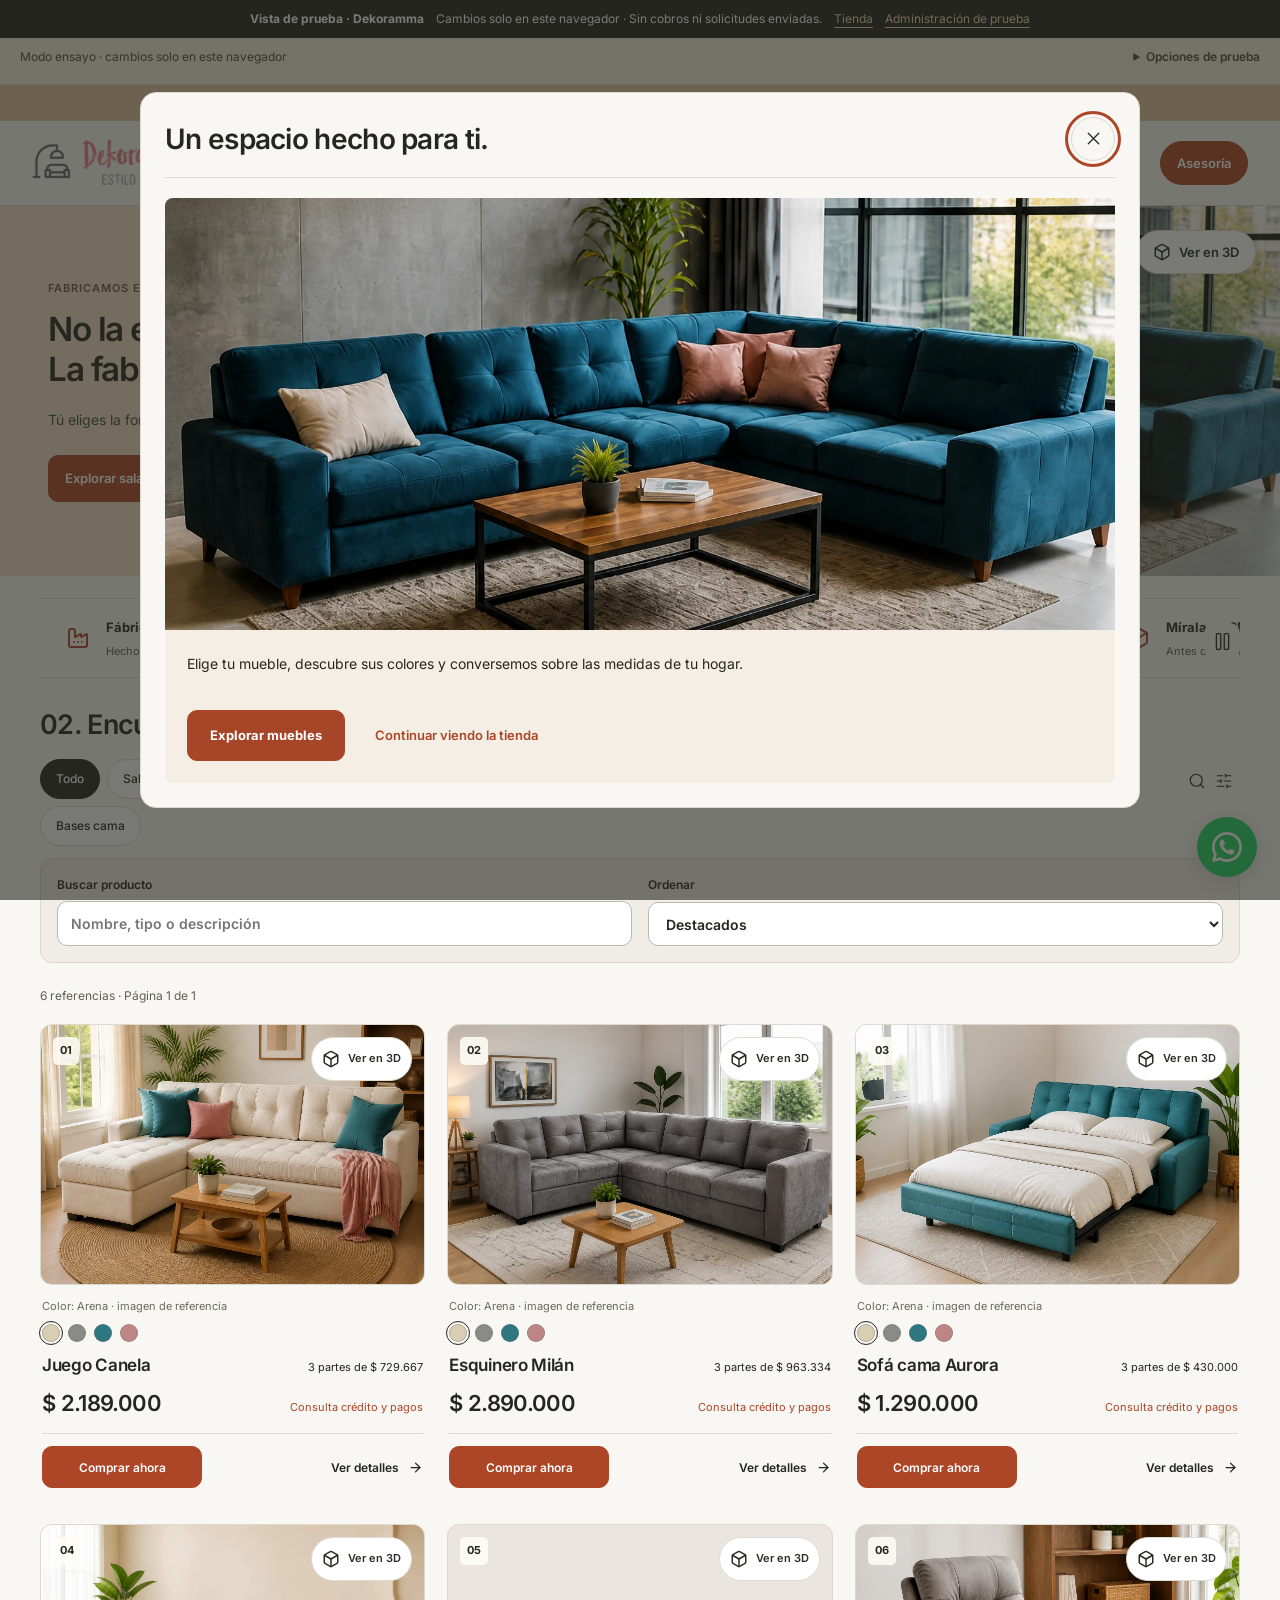
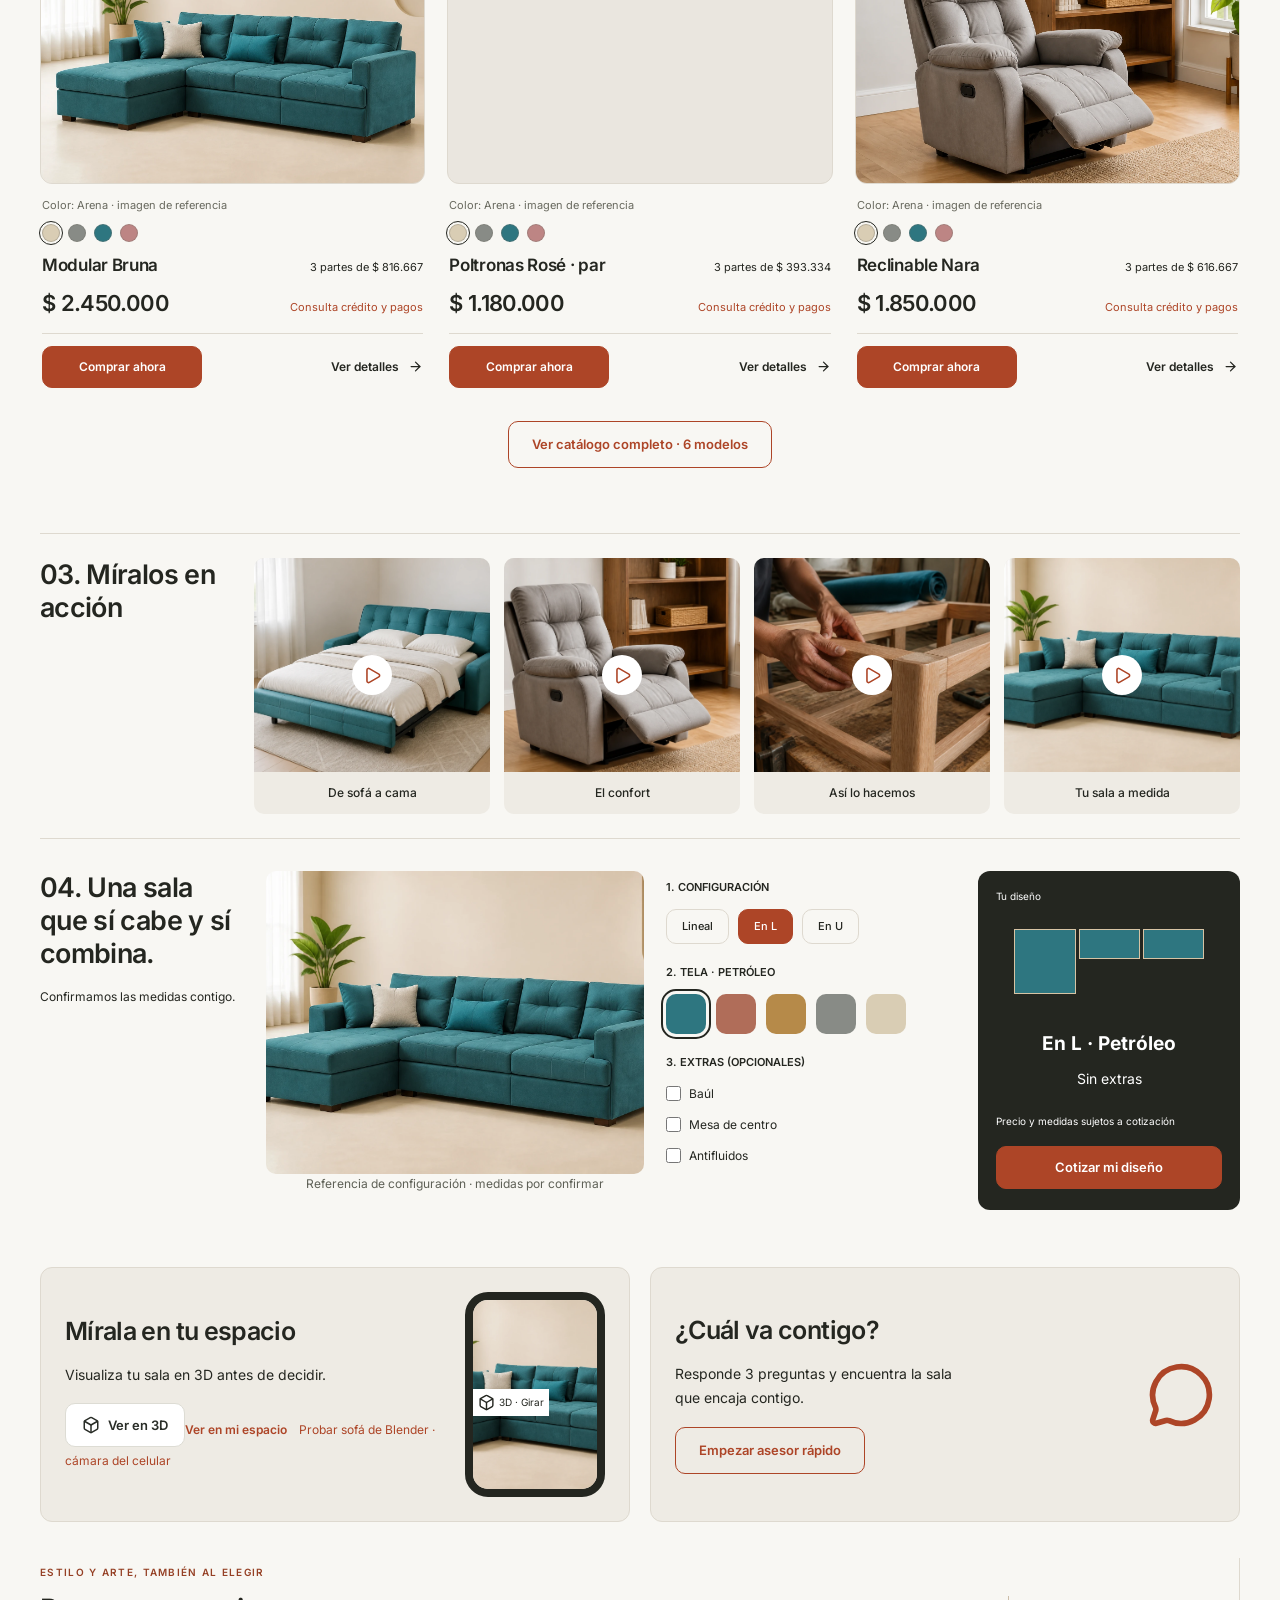
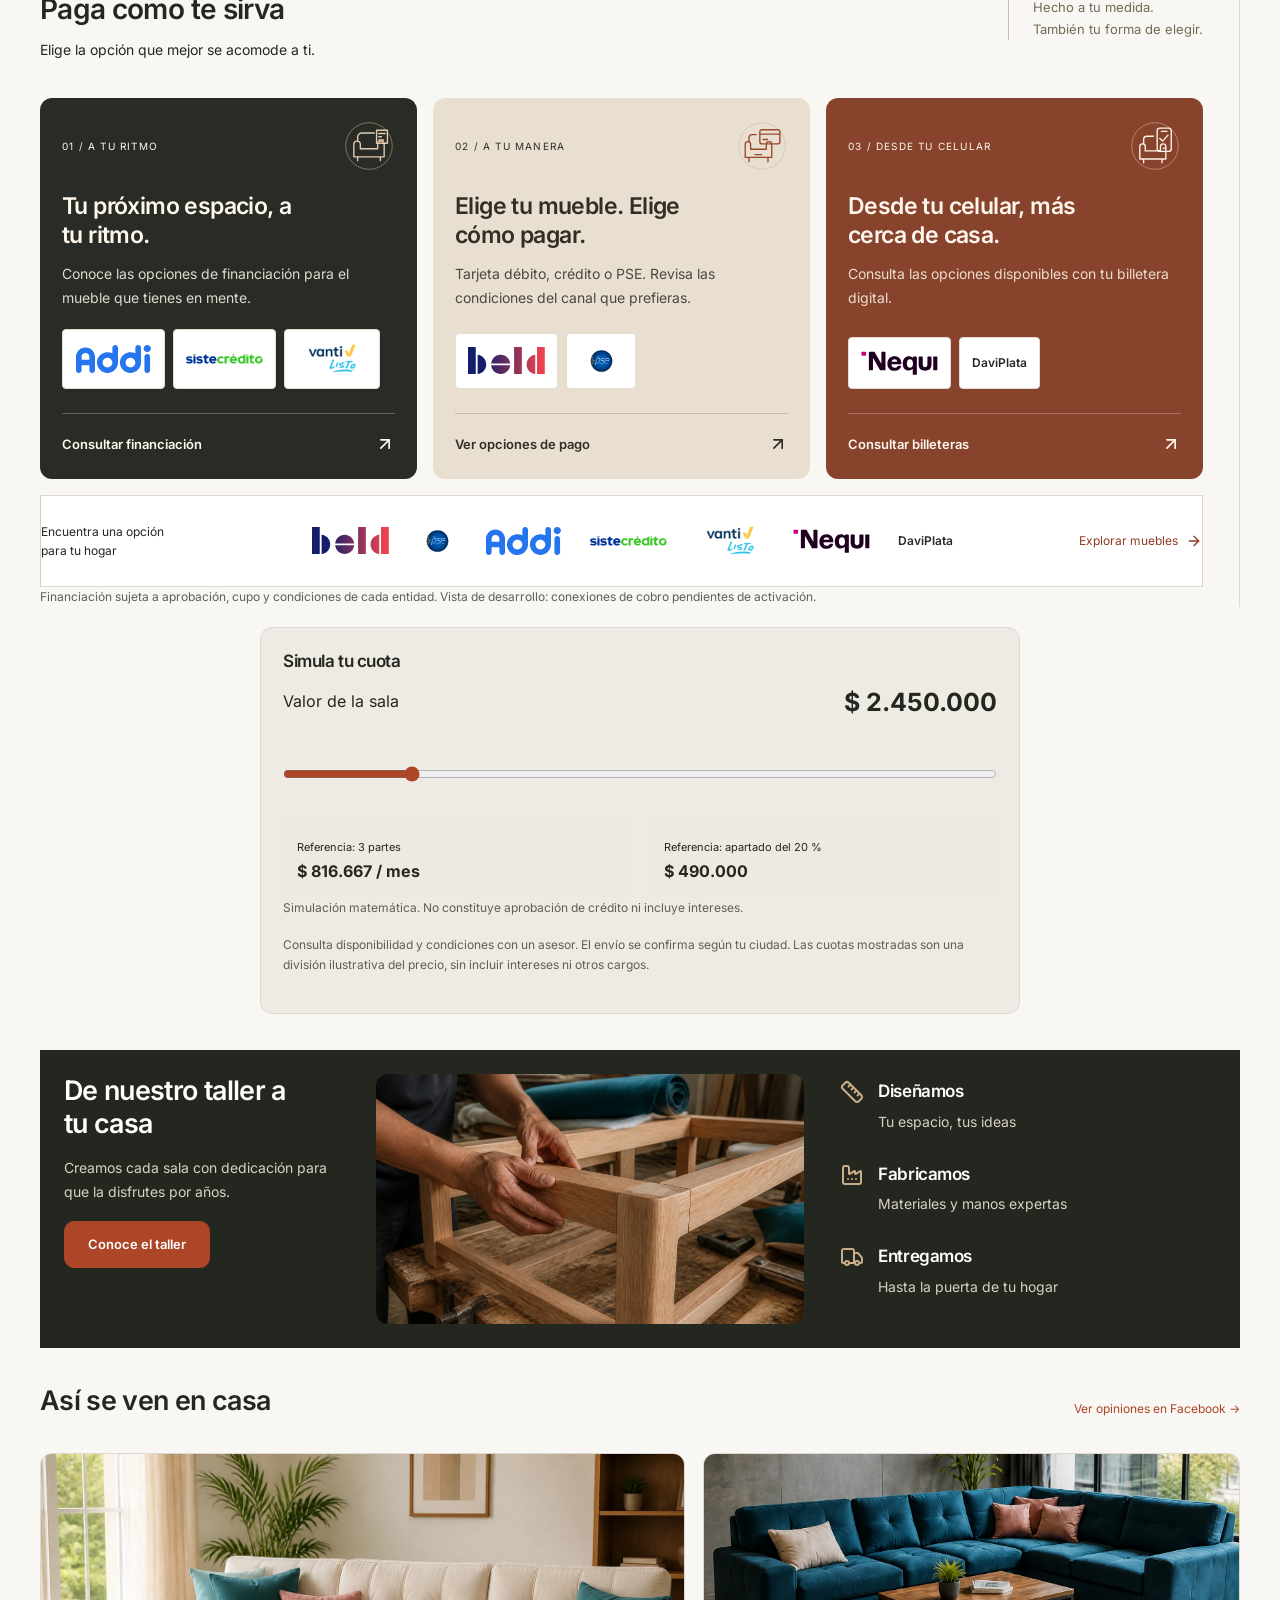
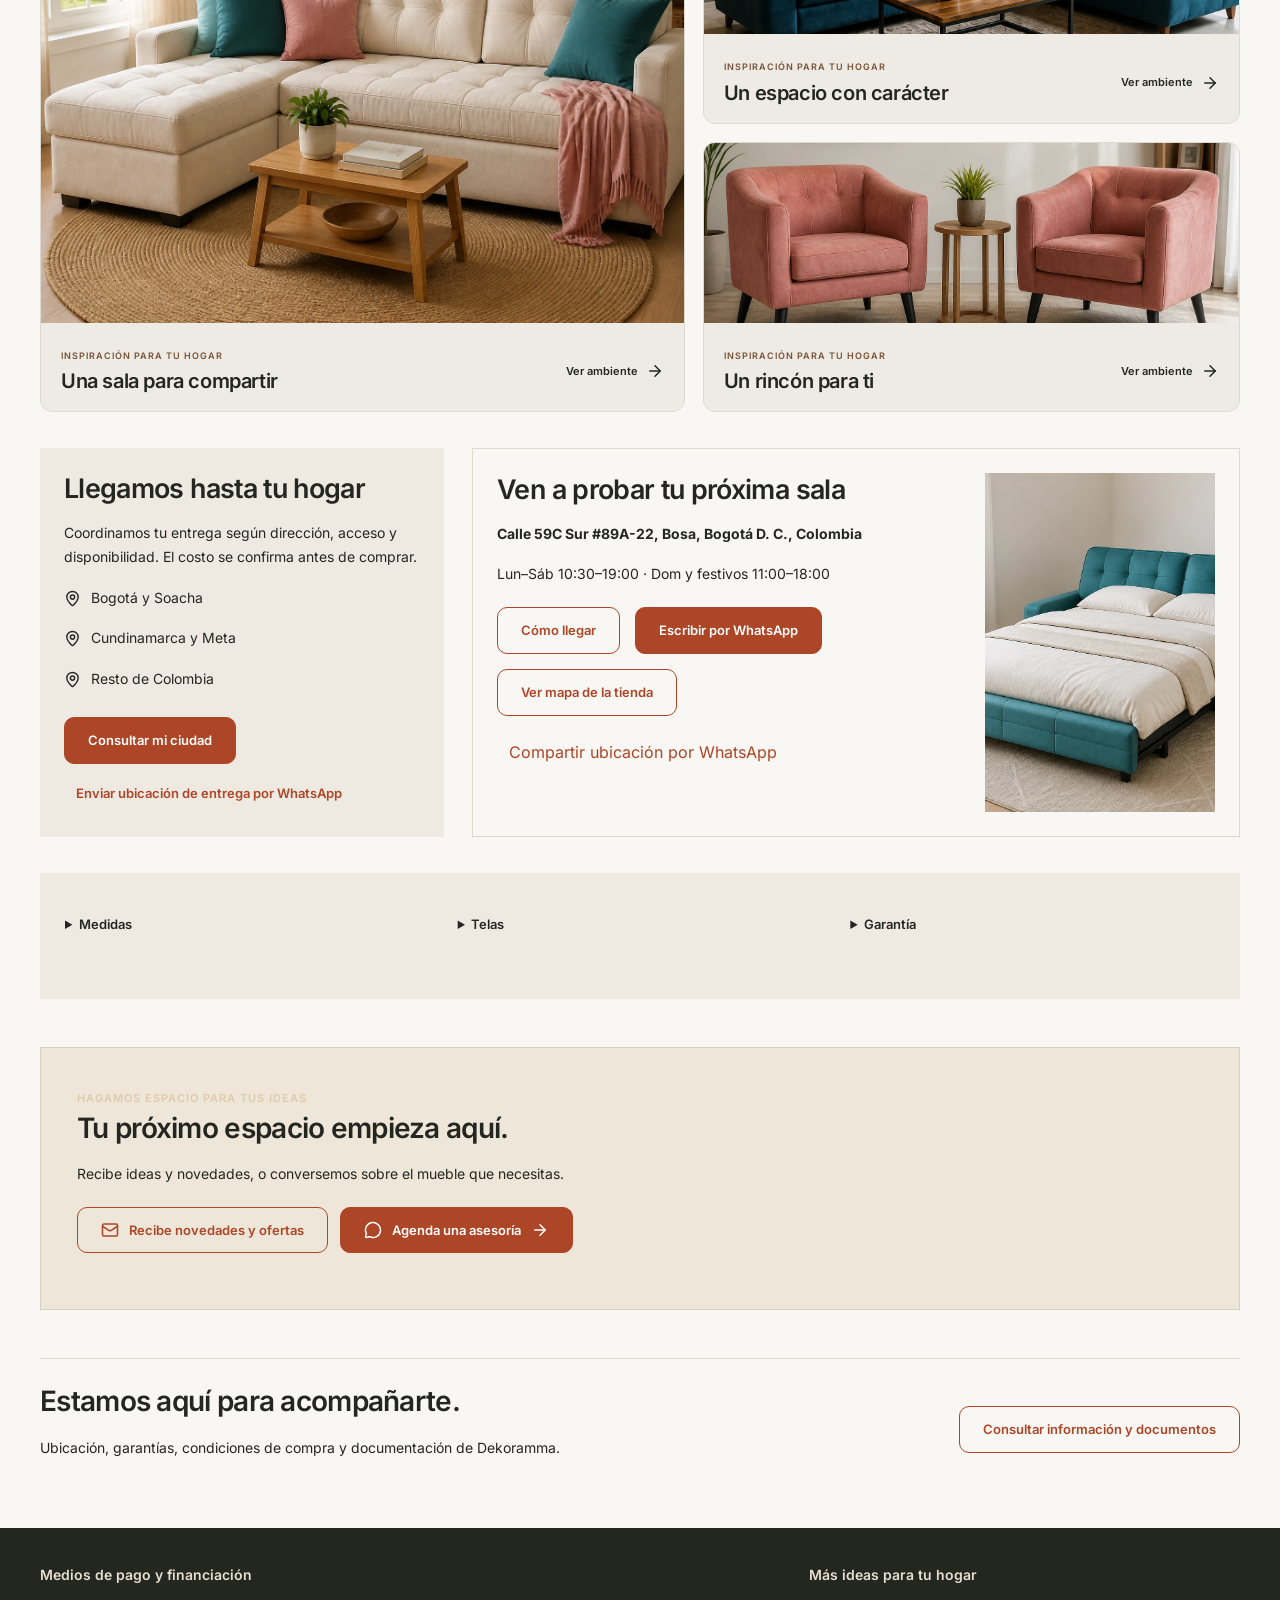
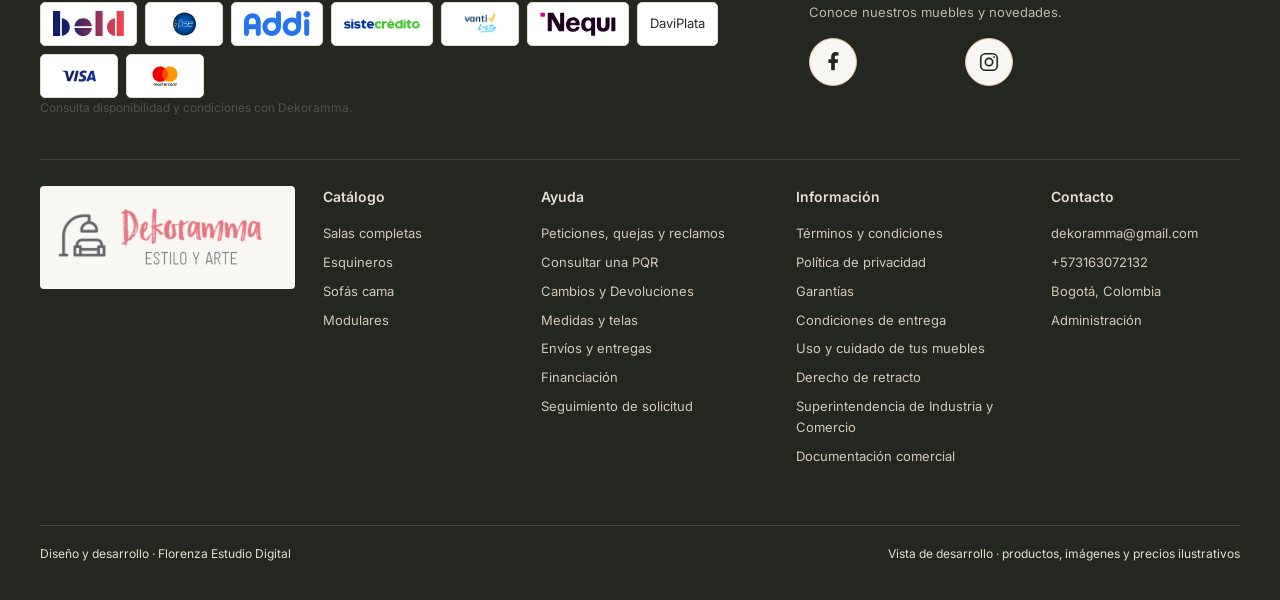
==== commit 6beeb3bb: "Actualiza ensayo Dekoramma con catálogo, fichas y diseño de Windows" ====
--- a/dekoramma.html
+++ b/dekoramma.html
@@ -1 +1 @@
-<!doctype html><html lang="es"><head><meta charset="utf-8"><meta name="viewport" content="width=device-width, initial-scale=1, viewport-fit=cover"><meta name="robots" content="noindex,nofollow"><meta name="referrer" content="strict-origin-when-cross-origin"><title>Dekoramma · Industrial artesanal · Vista de prueba</title><link rel="stylesheet" href="store.css?v=aabd840a2513"><script type="module" src="store.js?v=995bea5d8b8d"></script></head><body><div id="root"></div></body></html>+<!doctype html><html lang="es"><head><meta charset="utf-8"><meta name="viewport" content="width=device-width, initial-scale=1"><meta name="robots" content="noindex,nofollow"><meta name="referrer" content="strict-origin-when-cross-origin"><title>Dekoramma · Vista de prueba</title><link rel="icon" type="image/png" href="./dekoramma-icons/favicon-32-transparent-fa17def5c66a.png"><link rel="stylesheet" href="store.css?v=f2639909382a"><script type="module" src="store.js?v=9d75e9b8a058"></script></head><body class="dekoramma-theme"><div id="root"></div></body></html>
--- a/store.css
+++ b/store.css
@@ -1 +1 @@
-.photo-reveal .photo-button img{transform:scale(1);transition:transform 1.3s cubic-bezier(.2,.65,.3,1);transform-origin:center}.photo-reveal[data-in-view=true] .photo-button img{transform:scale(1.035)}@media(hover:hover){.photo-reveal[data-in-view=true] .photo-button:hover img{transform:scale(1.05)}}@media(prefers-reduced-motion:reduce){.photo-reveal .photo-button img,.photo-reveal[data-in-view=true] .photo-button img,.photo-reveal[data-in-view=true] .photo-button:hover img{transform:none;transition:none}}@font-face{font-family:Barlow Condensed;font-style:normal;font-weight:600;font-display:swap;src:url(./asset-font-1.ttf) format("truetype")}@font-face{font-family:Barlow Condensed;font-style:normal;font-weight:700;font-display:swap;src:url(./asset-font-2.ttf) format("truetype")}@font-face{font-family:Inter;font-style:normal;font-weight:400;font-display:swap;src:url(./asset-font-3.ttf) format("truetype")}@font-face{font-family:Inter;font-style:normal;font-weight:500;font-display:swap;src:url(./asset-font-4.ttf) format("truetype")}@font-face{font-family:Inter;font-style:normal;font-weight:600;font-display:swap;src:url(./asset-font-5.ttf) format("truetype")}@font-face{font-family:Inter;font-style:normal;font-weight:700;font-display:swap;src:url(./asset-font-6.ttf) format("truetype")}:root{font-family:Inter,Arial,sans-serif;color:#242620;background:#f8f7f3;font-synthesis:none;--ink: #242620;--accent: #ad4527;--sand: #e1c39b;--line: #ded9cf;--muted: #68695e}*{box-sizing:border-box}body{margin:0}button,input,select,textarea{font:inherit}button,.button{display:inline-flex;align-items:center;justify-content:center;gap:9px;background:var(--accent);color:#fff;border:1px solid var(--accent);padding:12px 23px;font-size:13px;font-weight:600;cursor:pointer;text-decoration:none;border-radius:1px;transition:background .18s,transform .18s}button:hover,.button:hover{filter:brightness(.94)}button:focus-visible,a:focus-visible,input:focus-visible,select:focus-visible,textarea:focus-visible{outline:3px solid #bb935b;outline-offset:3px}button:disabled{opacity:.55;cursor:wait}a{color:inherit;text-decoration:none}a:hover{text-decoration:underline}img{display:block;max-width:100%;object-fit:cover}p{font-size:14px;line-height:1.7;margin:12px 0 22px}h1,h2{font-family:Barlow Condensed,Arial Narrow,Arial,sans-serif;text-transform:uppercase;line-height:1.07;letter-spacing:-.3px}h1{font-size:clamp(31px,3.2vw,54px);font-weight:600;margin:30px 0 24px}h2{font-size:clamp(26px,2.15vw,35px);font-weight:600;margin:0 0 20px}h3{font-size:15px;line-height:1.3;margin:0 0 8px}small{font-size:11px;line-height:1.5}.wrap{max-width:1440px;width:calc(100% - 96px);margin-left:auto;margin-right:auto}.announcement{height:29px;display:grid;place-items:center;font-size:11px;font-weight:600;background:var(--sand)}.header{background:#f8f7f3}.header-inner{height:96px;display:flex;gap:30px;align-items:center;justify-content:space-between}.logo{display:block;flex-shrink:0;width:210px}.logo svg{width:100%;display:block}.header nav{display:flex;gap:30px;font-size:13px;font-weight:600}.header-actions{display:flex;gap:16px;align-items:center}.icon{background:transparent;color:var(--ink);border:0;padding:7px;min-width:36px;min-height:36px}.icon svg{width:21px;height:21px;stroke-width:1.5}.bag{position:relative}.bag span{position:absolute;top:0;right:-1px;background:var(--accent);color:#fff;border-radius:100%;padding:2px 5px;font-size:9px}.menu-button{display:none}.menu-button.always{display:inline-flex}.hero{display:grid;grid-template-columns:36.3% 63.7%;max-width:1600px;margin:auto;background:var(--ink);color:#fff;min-height:430px}.hero-copy{padding:45px clamp(30px,5vw,86px);display:flex;flex-direction:column;justify-content:center}.eyebrow{color:#decba9;font-size:11px;letter-spacing:1.7px;font-weight:700;text-transform:uppercase}.hero-copy p{color:#e6e3d9;margin:0 0 42px}.hero-image{position:relative;min-height:430px}.hero-image>img{width:100%;height:100%;position:absolute;inset:0}.actions{display:flex;gap:15px;flex-wrap:wrap}.outline{background:transparent;color:var(--accent);border:1px solid var(--accent)}.outline.light{border-color:#ddd9d0;color:#fff}.model-badge{position:absolute;top:15px;right:15px;background:#fff;color:var(--ink);border:1px solid #e1ded6;font-size:11px;padding:8px 13px;white-space:nowrap}.benefit-container{position:relative;overflow:hidden;margin-top:44px;margin-bottom:30px;border-top:1px solid var(--line);border-bottom:1px solid var(--line);padding:22px 0}.benefit-track{display:flex;width:max-content;animation:marquee 50s linear infinite}.benefit-track>a{width:260px;display:flex;gap:20px;align-items:center;border-right:1px solid var(--line);padding:0 28px}.benefit-track svg{stroke:var(--accent);width:28px}.benefit-track strong{display:block;font-size:13px}.benefit-track small{display:block;color:var(--muted);margin-top:5px}.benefit-track.paused{animation-play-state:paused}.pause{position:absolute;right:0;top:24px;background:#f8f7f3}.catalog{padding-bottom:25px}.catalog-tools{display:flex;align-items:center;justify-content:space-between;gap:20px;margin-bottom:23px}.tabs{display:flex;gap:9px;flex-wrap:wrap}.tabs button{border:1px solid var(--line);padding:10px 17px;color:var(--ink);background:transparent;font-size:11px;font-weight:500}.tabs .active{color:#fff;background:var(--accent);border-color:var(--accent)}.products{display:grid;grid-template-columns:repeat(3,minmax(0,1fr));gap:25px 22px}.product{background:#fff;border:1px solid var(--line);min-width:0}.product-photo{position:relative;aspect-ratio:1.94;overflow:hidden}.photo-button{display:block;background:none;padding:0;border:0;width:100%;height:100%}.product-photo img{width:100%;height:100%;transition:transform .3s}.photo-button:hover img{transform:scale(1.03)}.number{position:absolute;top:12px;left:12px;padding:8px;background:#fff;font-size:11px;font-weight:700;pointer-events:none}.product-info{padding:12px 15px 15px}.dots{display:flex;gap:6px;margin-bottom:9px}.dots button{width:13px;height:13px;padding:0;border:1px solid #d2cfc7;border-radius:50%}.dots .chosen{outline:1px solid var(--ink);outline-offset:2px}.price-line{display:flex;align-items:center;justify-content:space-between;gap:12px;margin-bottom:7px}.price-line h3{margin:0}.price-line small{text-align:right;font-size:10px}.price{font-size:22px;letter-spacing:-.6px}.accent{color:var(--accent)}.detail-link{padding:8px 0;background:none;border:0;color:var(--ink);font-size:11px}.price-line:last-child{margin:12px 0 0}.price-line>button:first-child:not(.detail-link){min-width:42%}.center{text-align:center;margin:25px auto 0}.center button{min-width:260px}.split-strip{display:grid;grid-template-columns:190px 1fr;gap:26px;border-top:1px solid var(--line);border-bottom:1px solid var(--line);padding:20px 0;margin-top:0;margin-bottom:22px}.reels{display:grid;grid-template-columns:repeat(4,1fr);gap:17px}.reel{position:relative;padding:0;display:block;border:0;background:var(--ink);color:#fff}.reel img{width:100%;aspect-ratio:1.17}.reel strong{display:block;padding:12px 5px;font-size:11px}.play{display:grid;place-items:center;position:absolute;left:calc(50% - 22px);top:38%;width:44px;height:44px;border-radius:50%;background:#fff;color:var(--accent)}.configurator{display:grid;grid-template-columns:190px 1.2fr 1.05fr .85fr;gap:26px;padding:0 0 25px}.configurator>div:first-child p{font-size:12px}.config-photo{width:100%;aspect-ratio:1.45}.caption{font-size:10px;color:var(--muted);line-height:1.5}.configurator .caption{text-align:center}.config-options>label{display:block;font-weight:600;text-transform:uppercase;font-size:11px;margin:8px 0 12px}.config-options .tabs{margin-bottom:20px}.config-options .tabs button{padding:8px 15px}.swatches{display:flex;gap:10px;margin-bottom:20px}.swatches button{height:40px;width:40px;padding:0;border:0}.swatches .chosen{outline:2px solid var(--ink);outline-offset:3px}.check{display:flex!important;align-items:flex-start;gap:8px;font-size:12px!important;font-weight:400!important;text-transform:none!important}.check input{width:15px!important;min-height:15px!important;margin:2px 0 0;accent-color:var(--accent)}.configuration-summary{background:var(--ink);color:#fff;padding:20px;display:flex;flex-direction:column;gap:8px}.configuration-summary strong{font-size:17px;text-align:center}.configuration-summary p{font-size:11px;margin:0;text-align:center}.configuration-summary small{font-size:10px}.configuration-summary button{margin-top:10px;padding:10px}.room-shape{display:grid;grid-template-columns:1fr 1fr 1fr;height:75px;gap:3px;align-items:start;margin:18px}.room-shape span{height:30px;border:1px solid #d6c3a4;background:var(--fabric)}.room-shape.enl span:first-child{height:65px}.room-shape.enu span:first-child,.room-shape.enu span:last-child{height:65px}.two-panels{display:grid;grid-template-columns:1fr 1fr;gap:20px}.two-panels>article{display:flex;justify-content:space-between;align-items:center;gap:18px;background:#eeeae2;padding:24px}.two-panels>article>svg{color:var(--accent);flex-shrink:0}.two-panels p{max-width:300px}.text-button{background:none;color:var(--accent);border:0;padding:9px 12px}.phone-visual{position:relative;width:140px;height:205px;border:8px solid var(--ink);border-radius:23px;flex-shrink:0;background:#fff;overflow:hidden}.phone-visual img{height:100%;width:100%}.phone-visual span{position:absolute;top:47%;left:0;background:#fff;font-size:10px;display:flex;gap:4px;padding:5px}.finance{display:grid;grid-template-columns:1fr 1.05fr;gap:36px;border:1px solid var(--line);background:#fff;padding:24px;margin-top:22px;margin-bottom:22px}.finance>div:first-child{border-right:1px solid var(--line);padding-right:36px}.payments{display:grid;grid-template-columns:repeat(3,1fr);gap:10px;margin:20px 0}.payments button{background:#fff;border:1px solid var(--line);font-size:16px;padding:8px}.calculator input[type=range]{width:100%;accent-color:var(--accent);margin:25px 0}.calculator .two-panels>div{background:#eeeae2;padding:14px}.calculator strong{display:block}.calculator .price-line strong{font-size:25px}.workshop{background:var(--ink);color:#fff;display:grid;grid-template-columns:1fr 1.5fr 1.35fr;gap:25px;padding:24px;margin-bottom:25px}.workshop>img{height:100%;width:100%;max-height:250px}.workshop p{color:#d9d2c2;font-size:12px}.workshop article{display:flex;gap:20px;padding:6px 10px}.workshop article svg{color:#c8ad88;flex-shrink:0}.workshop article h3{margin:0}.workshop article p{margin:5px 0}.section-top{display:flex;justify-content:space-between;gap:15px;align-items:center}.section-top a{color:var(--accent);font-size:12px}.gallery{display:grid;grid-template-columns:repeat(3,1fr);gap:22px}.gallery button{padding:0;border:0;background:none}.gallery img{width:100%;aspect-ratio:2.15}.contact-grid{display:grid;grid-template-columns:1fr 1.9fr;gap:20px;margin-top:22px;margin-bottom:22px}.contact-grid article{padding:24px;background:#eeeae2}.contact-grid article:last-child{display:flex;background:transparent;border:1px solid var(--line);gap:25px}.contact-grid article:last-child>div{flex:1}.contact-grid article:last-child>img{width:32%;object-fit:cover}.contact-grid p{font-size:12px;margin:10px 0;display:flex;gap:10px;align-items:center}.contact-grid button{margin-top:10px}.contact-grid .actions{margin-top:20px}.faqs{display:grid;grid-template-columns:repeat(3,1fr);gap:28px;background:#eeeae2;padding:25px;margin-bottom:25px}.faqs summary{cursor:pointer;font-weight:600;font-size:13px}.faqs strong{font-size:12px}.faqs p{font-size:11px;margin:8px 0}footer{background:var(--ink);color:#e7dfd0;padding:28px 0 18px}.footer-grid{display:grid;grid-template-columns:1.35fr 1fr 1.2fr 1.2fr 1fr;gap:30px}.footer-logo{background:#f8f7f3;padding:18px;height:max-content;border-radius:4px}.footer-logo .logo{width:100%}.footer-grid h3{font-size:13px;margin:0 0 15px}.footer-grid a:not(.logo),.footer-grid button,.footer-grid p{display:block;font-size:11px;margin:7px 0;padding:0;background:none;border:0;color:#d3cab8;text-align:left;line-height:1.6}.footer-bottom{border-top:1px solid #45463d;margin-top:25px;padding-top:14px;display:flex;justify-content:space-between;font-size:10px;gap:20px}.whatsapp{position:fixed;bottom:23px;right:23px;background:#168c51;color:#fff;border-radius:50%;padding:15px;display:grid;place-items:center;box-shadow:0 4px 18px #0002;z-index:10}.toast{position:fixed;bottom:25px;left:50%;transform:translate(-50%);display:flex;align-items:center;gap:12px;padding:12px 20px;background:#fff;border:1px solid var(--line);box-shadow:0 5px 30px #0002;z-index:30;font-size:13px;max-width:90vw}.modal{padding:25px;border:1px solid var(--line);width:620px;max-width:94vw;max-height:90dvh;overflow:auto;background:#f8f7f3;color:var(--ink)}.modal.wide{width:1000px}.modal::backdrop{background:#111b;backdrop-filter:blur(3px)}.modal-head{display:flex;align-items:center;justify-content:space-between;gap:20px;margin-bottom:20px}.modal-head h2{font-size:28px;margin:0}.modal-photo{width:100%;max-height:65vh;object-fit:contain}.preserve{white-space:pre-wrap}.video{width:100%;max-height:68vh;background:#111}.product-detail{display:grid;grid-template-columns:1.3fr 1fr;gap:25px}.product-detail>img{width:100%;height:100%;object-fit:contain}.product-detail button{margin:10px 10px 0 0}.form-grid{display:grid;gap:14px}.form-grid label,.filter label{display:grid;gap:7px;font-size:12px;font-weight:600}.form-two{display:grid;grid-template-columns:1fr 1fr;gap:15px}input,select,textarea{width:100%;padding:11px;background:#fff;color:var(--ink);border:1px solid #c9c5ba;border-radius:1px;min-width:0;font-size:14px}textarea{min-height:80px;resize:vertical}.filter{display:grid;grid-template-columns:1fr 1fr;gap:20px;padding:20px;background:#eeebe5;margin-bottom:22px}.cart-row{display:flex;gap:20px;align-items:center;padding:15px 0;border-bottom:1px solid var(--line)}.cart-row>img{width:100px;aspect-ratio:1}.cart-row small{display:block;margin:6px 0}.quantity{display:flex;align-items:center;gap:5px}.error{background:#ffe6df;color:#8c2510;padding:13px;font-size:13px}.loading{padding:15vh 8vw;text-align:center}.empty{padding:25px 0}.drawer-links{display:grid;gap:10px}.drawer-links button{justify-content:space-between;background:transparent;color:var(--ink);border-color:var(--line)}.viewer-box{height:440px;width:100%;background:#eae7df;position:relative}model-viewer{width:100%;height:100%}.viewer-note{padding:10px 15px;background:#efe6d7;font-size:12px}.viewer-error{padding:25px}.tracking-result{padding:20px;background:#e9e6df}.admin-shell{display:grid;grid-template-columns:240px 1fr;min-height:100vh}.admin-side{background:var(--ink);color:#fff;padding:25px 20px;display:flex;flex-direction:column;gap:9px}.admin-side .logo{background:#fff;padding:10px;width:100%;margin-bottom:22px}.admin-side button{justify-content:flex-start;background:transparent;border-color:transparent}.admin-side .active{background:var(--accent)}.admin-side a{font-size:13px;padding:12px}.admin-main{padding:35px;min-width:0}.admin-top{display:flex;justify-content:space-between;gap:20px;align-items:center;margin-bottom:25px}.admin-main h1{font-size:36px;margin:0}.admin-card{padding:24px;background:#fff;border:1px solid var(--line);margin:15px 0}.admin-grid{display:grid;grid-template-columns:repeat(3,1fr);gap:18px}.stat strong{display:block;font-size:32px;margin-top:10px}.admin-table{width:100%;border-collapse:collapse;font-size:13px}.admin-table td,.admin-table th{border-bottom:1px solid var(--line);padding:13px;text-align:left}.admin-table img{width:80px;height:50px}.admin-tabs{display:flex;gap:9px;flex-wrap:wrap;margin-bottom:15px}.admin-edit-grid{display:grid;grid-template-columns:1fr 1fr;gap:15px}.admin-edit-grid label{display:grid;gap:6px;font-size:12px}.admin-edit-grid .full{grid-column:1/-1}.media-field{padding:12px;border:1px solid var(--line);display:grid;gap:10px}.media-field img{max-height:120px}.media-field input[type=file]{font-size:11px;padding:8px}.nested-fields{border-left:2px solid #e1c39b;padding-left:16px;margin:15px 0;display:grid;gap:12px}.nested-fields>label{display:grid;gap:6px;font-size:12px}.array-item{padding:18px;background:#f8f7f3;border:1px solid var(--line);margin:10px 0}.array-actions{display:flex;gap:8px;justify-content:flex-end}.array-actions button{padding:6px 12px;font-size:11px}.login{max-width:430px;margin:10vh auto;padding:30px;border:1px solid var(--line);background:#fff}.login .logo{margin:0 auto 25px}.login h1{font-size:30px}.admin-status{padding:10px;background:#e7edde;font-size:13px}.table-scroll{overflow:auto}.order-lines{padding:12px;background:#f4f1eb;font-size:12px}.editor-section{margin-bottom:25px}.editor-section>summary{cursor:pointer;font-size:18px;font-weight:600}.admin-main code{word-break:break-all}.admin-hint{color:var(--muted);font-size:12px}.admin-lead p{margin:5px 0}.uploading{font-size:12px;color:var(--accent)}@keyframes marquee{to{transform:translate(-50%)}}@media(prefers-reduced-motion:reduce){html{scroll-behavior:auto}.benefit-track{animation:none}*{transition:none!important}}@media(min-width:1600px){.hero{max-width:1600px}.wrap{max-width:1504px}}@media(max-width:1100px){.wrap{width:calc(100% - 48px)}.header nav{gap:17px}.header-inner{gap:20px}.logo{width:180px}.header-actions{gap:8px}.hero-copy{padding:35px 30px}.hero-copy .actions button{padding:10px 12px}.configurator{grid-template-columns:150px 1fr 1fr}.configuration-summary{grid-column:2/4;display:grid;grid-template-columns:1fr 1fr;align-items:center}.room-shape{grid-row:1/5}.split-strip{grid-template-columns:150px 1fr}.price-line{flex-wrap:wrap;gap:5px}.price-line small{font-size:9px}.contact-grid article:last-child>img{display:none}.phone-visual{width:105px;height:170px}.footer-grid{gap:18px}.admin-shell{grid-template-columns:190px 1fr}.admin-main{padding:25px}.header nav a{font-size:12px}.finance{gap:20px}.finance>div:first-child{padding-right:20px}}@media(max-width:850px){.header nav{display:none}.menu-button{display:inline-flex}.header-inner{height:82px}.products{grid-template-columns:repeat(2,minmax(0,1fr))}.hero{grid-template-columns:42% 58%;min-height:360px}.hero-image{min-height:360px}.hero-copy{padding:30px 23px}.hero h1{font-size:34px}.hero .eyebrow{font-size:9px}.hero p{font-size:12px;margin-bottom:25px}.split-strip{grid-template-columns:1fr}.reels{gap:12px}.configurator{grid-template-columns:1fr 1fr}.configurator>div:first-child{grid-column:1/-1}.configuration-summary{grid-column:auto;display:flex}.workshop{grid-template-columns:1fr 1fr}.workshop>div:last-child{grid-column:1/-1;display:flex;justify-content:space-between}.finance{grid-template-columns:1fr}.finance>div:first-child{border-right:0;border-bottom:1px solid var(--line);padding:0 0 20px}.contact-grid{grid-template-columns:1fr 1.4fr}.faqs{grid-template-columns:1fr 1fr}.footer-grid{grid-template-columns:repeat(3,1fr)}.footer-logo{grid-row:span 2}.two-panels>article{padding:20px}.two-panels>article>svg{display:none}.phone-visual{display:none}.admin-grid,.admin-edit-grid{grid-template-columns:1fr}.admin-edit-grid .full{grid-column:auto}}@media(max-width:560px){.wrap{width:calc(100% - 32px)}.announcement{font-size:9px;height:25px}.header-inner{gap:8px;height:72px}.logo{width:148px}.header-actions .advice{display:none}.header-actions{gap:2px}.icon{min-width:32px;padding:6px}.header-actions .icon svg{width:19px}.hero{display:flex;flex-direction:column}.hero-copy{padding:32px 24px 30px}.hero h1{font-size:39px;margin:20px 0 17px;max-width:320px}.hero-copy p{margin-bottom:22px}.hero-copy .actions button{padding:12px 17px}.hero-image{height:260px;min-height:260px}.hero-image>img{object-position:center}.benefit-container{margin-top:24px;padding:17px 0;margin-bottom:25px}.benefit-track>a{width:230px}.pause{top:17px}.catalog-tools{align-items:flex-end}.tabs{gap:6px}.tabs button{padding:9px 11px;font-size:10px}.products{grid-template-columns:1fr;gap:18px}.product-photo{aspect-ratio:1.75}.product-info{padding:14px}.price-line{flex-wrap:nowrap}.price-line h3{font-size:14px}.price-line small{font-size:10px}.price{font-size:23px}.product-photo .model-badge{font-size:10px;padding:7px 10px}.reels{grid-template-columns:repeat(2,1fr);gap:12px}.split-strip{padding:20px 0}.split-strip h2{max-width:220px}.configurator{grid-template-columns:1fr;gap:20px}.configurator>div:first-child{grid-column:auto}.config-photo{aspect-ratio:1.5}.configuration-summary{display:grid;grid-template-columns:1fr 1fr}.two-panels{grid-template-columns:1fr;gap:15px}.two-panels>article{padding:24px}.two-panels>article>svg{display:block;width:44px}.phone-visual{display:block;width:105px}.finance{padding:20px;margin-top:18px}.finance .two-panels{grid-template-columns:1fr 1fr}.payments button{font-size:14px}.calculator .price-line strong{font-size:22px}.calculator .two-panels strong{font-size:15px}.workshop{grid-template-columns:1fr;padding:22px}.workshop>img{max-height:220px}.workshop>div:last-child{grid-column:auto;display:grid}.workshop article{padding:8px 0}.gallery{gap:10px;grid-template-columns:1fr}.gallery img{aspect-ratio:2.1}.section-top{align-items:flex-start}.section-top a{font-size:10px;max-width:125px}.contact-grid{grid-template-columns:1fr;gap:14px}.contact-grid article{padding:20px}.contact-grid article:last-child{padding:20px}.faqs{gap:20px;padding:20px}.footer-grid{grid-template-columns:1fr 1fr;gap:22px}.footer-logo{grid-column:1/-1;grid-row:auto;width:195px}.footer-bottom{flex-direction:column;gap:10px}.modal{padding:18px;max-height:93dvh}.form-two,.product-detail{grid-template-columns:1fr}.product-detail>img{max-height:250px}.viewer-box{height:340px}.toast{bottom:90px;width:90%;font-size:12px;padding:12px}.filter{grid-template-columns:1fr}.admin-shell{display:block}.admin-side{flex-direction:row;flex-wrap:wrap;padding:12px;gap:4px}.admin-side .logo{width:150px;margin:0}.admin-side button{padding:9px;font-size:11px}.admin-side a{padding:8px}.admin-main{padding:20px 14px}.admin-top{flex-wrap:wrap}.admin-card{padding:16px}.admin-top h1{font-size:30px}}.catalog-count{font-size:14px;color:#625d54;margin:18px 0}.pagination{display:flex;justify-content:center;align-items:center;gap:18px;flex-wrap:wrap;margin:25px 0}.product-gallery{min-width:0}.detail-photo{width:100%;height:auto;aspect-ratio:4/3;object-fit:contain;background:#f1ede6}.photo-thumbs{display:flex;gap:8px;overflow-x:auto;padding:12px 0}.photo-thumbs button{padding:3px;flex:0 0 76px;border:2px solid transparent;background:#f1ede6}.photo-thumbs button.selected{border-color:#b34425}.photo-thumbs img{width:68px;height:60px;object-fit:cover}.product-specs dt{font-weight:700;margin-top:18px}.product-specs dd{margin:6px 0;white-space:pre-line}.made-to-measure{padding:14px;border-left:3px solid #b34425;background:#f4e9dd}.media-editor{border:1px solid #d8d0c5;border-radius:6px;padding:20px;min-width:0}.media-editor legend{font-weight:700}.media-edit-grid{display:grid;grid-template-columns:repeat(auto-fit,minmax(220px,1fr));gap:16px;margin:20px 0}.media-edit-card{padding:15px;border:1px solid #ded8cf;background:#faf8f4;display:grid;gap:10px;min-width:0}.media-edit-card>img{width:100%;height:140px;object-fit:contain}.media-edit-card input{max-width:100%}.finish-edit,.model-options{display:grid;grid-template-columns:repeat(auto-fit,minmax(150px,1fr));gap:12px;margin:18px 0}.model-options select,.product-detail select{font-size:16px}.media-editor .actions,.product-detail .actions{flex-wrap:wrap}.catalog-tools .tabs{min-width:0}.media-editor input[type=file]{width:100%;font-size:14px}@media(max-width:600px){.media-editor{padding:12px}.media-edit-grid{grid-template-columns:1fr}.model-options,.finish-edit{grid-template-columns:1fr 1fr}.pagination{gap:10px;font-size:13px}}.catalog-tools>.icon{flex-shrink:0;min-width:52px;min-height:44px}.catalog-tools>.icon svg{flex-shrink:0;width:18px;height:18px}.viewer-box{height:min(48vh,420px);min-height:270px}.information-strip{display:flex;justify-content:space-between;gap:24px;align-items:center;border-top:1px solid var(--line);padding:28px 0}.information-strip h2{font-size:28px}.legal-page{max-width:1040px;padding-top:36px;padding-bottom:80px}.legal-page header{padding:36px 0}.legal-page h1{max-width:760px;font-size:clamp(36px,5vw,64px)}.legal-nav{display:flex;flex-wrap:wrap;gap:10px;padding-bottom:30px}.legal-nav a{padding:12px 16px;border:1px solid var(--line);text-decoration:none}.legal-section{border-top:1px solid var(--line);padding:32px 0;scroll-margin-top:25px}.legal-copy{max-width:800px;font-size:16px;line-height:1.8}.legal-copy p{margin-bottom:24px}.document-cards{display:grid;grid-template-columns:repeat(auto-fit,minmax(280px,1fr));gap:18px}.document-hash{display:block;overflow-wrap:anywhere;font-size:11px;margin-top:10px}.document-cards .actions{flex-wrap:wrap;margin:16px 0}.legal-section dd{overflow-wrap:anywhere}.back-link{font-weight:600}.legal-section .button{display:inline-block}@media(max-width:650px){.information-strip{display:block}.information-strip .button{margin-top:10px}.document-cards{grid-template-columns:1fr}.legal-copy{font-size:15px}}.relationship-section{margin-top:48px;margin-bottom:48px;padding:36px;background:#eee6d9;border:1px solid #d8cebf}.relationship-section h2{font-size:clamp(26px,3vw,40px);margin:12px 0}.relationship-actions{display:flex;gap:12px;flex-wrap:wrap;margin:20px 0}.relationship-actions button{display:inline-flex;align-items:center;justify-content:center;gap:10px}.newsletter-panel{max-width:660px;border-top:1px solid #cec1ad;margin-top:28px;padding-top:24px}.channel-choices,.payment-choices{border:0;padding:0;margin:0;min-width:0}.channel-choices legend,.payment-choices legend{font-weight:700;margin-bottom:12px;font-size:19px}.channel-choices .check{margin:10px 0}.payment-choice-grid{display:grid;grid-template-columns:1fr 1fr;gap:10px}.payment-choice{display:flex!important;align-items:center;gap:10px;border:1px solid #cfc6b9;padding:14px;background:#fff;cursor:pointer;min-height:84px}.payment-choice.selected{border:2px solid #ad4324;padding:13px;background:#fff5ee}.payment-choice input[type=radio]{width:18px;height:18px;flex:0 0 18px;accent-color:#ad4324}.payment-choice svg{flex-shrink:0;color:#ad4324}.payment-choice span{display:grid;gap:6px}.payment-choice small{font-size:12px;font-weight:400;line-height:1.4;color:#625e58}.payment-security{display:flex;align-items:flex-start;gap:8px;font-size:13px;line-height:1.5}.payment-security svg{flex-shrink:0}.newsletter-panel .check{align-items:flex-start;line-height:1.5}.newsletter-panel .check input{flex-shrink:0;margin-top:4px}@media(max-width:520px){.relationship-section{padding:24px 18px}.relationship-actions{display:grid}.payment-choice-grid{grid-template-columns:1fr}.payment-choice{min-height:72px}.newsletter-panel{max-width:100%}}.checkout-steps{display:flex;gap:8px;border-bottom:1px solid #d7cbbb;padding-bottom:16px}.checkout-steps button{display:flex;align-items:center;gap:7px;background:transparent;color:#6b6359;padding:5px;font-size:13px;flex:1;justify-content:center}.checkout-steps button span{border:1px solid currentColor;border-radius:50%;width:24px;height:24px;display:grid;place-items:center;flex-shrink:0}.checkout-steps button[aria-current=step]{color:#aa4120;font-weight:700}.checkout-actions{display:flex;gap:10px}.checkout-actions button{display:flex;align-items:center;justify-content:center;gap:8px;flex:1}.checkout-contact-summary{padding:16px;background:#eee9df;overflow-wrap:anywhere}.checkout-contact-summary p{margin:6px 0;font-size:13px}.checkout-method-preview{display:flex;gap:8px;flex-wrap:wrap}.checkout-method-preview span{border:1px solid #ddd3c5;padding:6px 12px;font-size:12px}.checkout-optional textarea{width:100%;margin-top:12px}.progressive-checkout h3:focus{outline:none}.checkout-order-summary .cart-row{padding:10px 0;gap:14px}.checkout-order-summary .cart-row>img{width:72px;height:72px;object-fit:cover}.private-tracking-key{display:block;overflow-wrap:anywhere;padding:12px;background:#eee9df}.progressive-checkout>.caption,.progressive-checkout>.payment-security{margin:0;line-height:1.6}.progressive-checkout>h3{margin:6px 0}.campaign-carousel{position:relative;max-width:1600px;margin:auto}.campaign-slide{display:grid;grid-template-columns:44% 56%;min-height:430px;background:#f0e7db;color:#292a25}.campaign-copy{padding:26px clamp(24px,4vw,60px);display:flex;flex-direction:column;justify-content:center;align-items:flex-start}.campaign-copy .eyebrow{color:#974125;font-size:10px}.campaign-copy h1{font-size:clamp(30px,3.2vw,42px);line-height:1.06;margin:12px 0;max-width:440px}.campaign-copy p{margin:0;font-size:14px;max-width:380px}.campaign-offer{display:flex;align-items:center;gap:12px;margin:12px 0;color:#9f4024}.campaign-offer>span{font-size:12px}.campaign-offer strong{font-size:58px;line-height:1;letter-spacing:-3px}.campaign-offer strong small{font-size:32px;letter-spacing:-1px}.campaign-copy>button{display:flex;gap:14px;align-items:center}.campaign-photo{position:relative;min-height:0;overflow:hidden}.campaign-photo>img{width:100%;height:100%;position:absolute;object-fit:cover}.campaign-photo>.campaign-demo{position:absolute;top:14px;left:14px;right:14px;width:fit-content;max-width:calc(100% - 28px);margin:0;padding:6px 9px;border:1px solid #d7c7b5;background:#fffaf0f2;color:#654b3b;font-size:10px;line-height:1.35}.campaign-photo>.campaign-illustration{position:absolute;right:15px;bottom:82px;padding:3px 6px;background:#fffaf0eb;color:#51463a;font-size:9px}.campaign-deadline{position:absolute;left:14px;right:14px;bottom:14px;display:flex;align-items:center;justify-content:space-between;gap:10px;padding:10px 14px;border:1px solid #ffffff24;border-radius:4px;background:#292a25f2;color:#fff}.campaign-deadline-label{font-size:11px;white-space:nowrap}.campaign-clock{display:flex;gap:8px}.campaign-clock>span{min-width:27px;text-align:center}.campaign-clock b{display:block;font-size:22px;font-variant-numeric:tabular-nums;line-height:1.1}.campaign-clock small{display:block;font-size:9px;color:#e1d3bc;margin-top:3px}.campaign-terms-button{border:0;padding:5px 0;background:transparent;color:#fff;font-size:11px;line-height:1.35;text-decoration:underline;text-underline-offset:3px}.campaign-terms-button:hover{color:#edc38f;background:transparent}.campaign-conditions{width:min(540px,calc(100% - 32px));max-height:calc(100svh - 40px);padding:26px;border:1px solid #c9b99f;border-radius:8px;background:#fbf8f2;color:#292a25;overflow-y:auto;box-shadow:0 18px 70px #0004}.campaign-conditions::backdrop{background:#171916aa}.campaign-conditions-heading{display:flex;align-items:flex-start;justify-content:space-between;gap:15px;margin-bottom:20px}.campaign-conditions-heading h2{margin:0;font-size:25px}.campaign-conditions-heading button{display:grid;place-items:center;flex-shrink:0;width:42px;height:42px;padding:0;background:transparent;color:#503824;border:1px solid #c9b99f}.campaign-conditions p{font-size:14px;line-height:1.65}.campaign-conditions-text{white-space:pre-wrap}.campaign-controls{display:flex;align-items:center;justify-content:space-between;background:#f8f5ef;border-bottom:1px solid #d5c9b8;padding:0 22px;gap:12px}.campaign-tabs{display:flex;gap:20px}.campaign-controls button{background:transparent;color:#514c43;border:0;border-radius:0;min-height:44px;padding:10px 8px;font-size:12px}.campaign-tabs button{border-bottom:3px solid transparent}.campaign-tabs button[aria-pressed=true]{border-bottom-color:#b34b2b;color:#8b351e}.campaign-tabs button span{font-size:10px;margin-right:8px;opacity:.65}.campaign-arrows{margin-right:0;display:flex;align-items:center;gap:5px;white-space:nowrap}.campaign-arrows>span{font-size:11px}.campaign-controls button:focus-visible{outline:2px solid #974125;outline-offset:-3px}.campaign-navigation{background:#f8f7f3;border-bottom:1px solid #ded6ca}.campaign-side{position:absolute;top:42%;transform:translateY(-50%);z-index:2;width:46px;height:46px;min-width:46px;padding:0;display:grid;place-items:center;background:#fffaf1ee;color:#713f29;border:1px solid #dcc7a7;border-radius:50%;box-shadow:0 2px 10px #211b1614}.campaign-side--previous{left:14px}.campaign-side--next{right:14px}@media(min-width:601px){.campaign-carousel .campaign-copy,.campaign-carousel .hero-copy{padding-left:max(70px,5vw)}}.campaign-side:hover{background:#a74627;color:#fff;border-color:#a74627}.campaign-dot-bar{display:flex;justify-content:center;align-items:center;min-height:42px;gap:10px}.campaign-dots{display:flex;align-items:center;gap:0}.campaign-dots button{width:32px;height:40px;padding:0;border:0;background:transparent;display:grid;place-items:center}.campaign-dots button span{display:block;width:7px;height:7px;background:#b4ab9d;border-radius:50%;transition:width .18s,background .18s}.campaign-dots button[aria-pressed=true] span{background:#a74627;width:22px;border-radius:6px}.campaign-playback{background:transparent;color:#776c5c;border:0;border-left:1px solid #ddd1be;padding:0 12px;border-radius:0;min-width:44px;height:32px}@media(max-width:600px){.campaign-side{width:38px;height:38px;min-width:38px;top:65%;box-shadow:0 2px 10px #211b1620}.campaign-side--previous{left:10px}.campaign-side--next{right:10px}}.campaign-arrows button{display:inline-flex;align-items:center;justify-content:center;gap:6px;border:1px solid #cab9a2;border-radius:5px;padding:9px 12px;margin:9px 0;min-width:44px}.campaign-arrows button:hover{background:#eee3d4;color:#87341c}.campaign-arrows button[aria-label="Campa\f1 a siguiente"]{background:#a74627;color:#fff;border-color:#a74627}@media(max-width:1100px){.campaign-controls{flex-wrap:wrap}.campaign-arrows{margin-left:auto}.campaign-tabs{flex-wrap:wrap}}.campaign-editor{display:grid;gap:14px;padding:20px;margin:20px 0}.campaign-editor label{display:grid;gap:6px}@media(min-width:601px)and (max-width:900px){.campaign-slide{grid-template-columns:44% 56%}.campaign-copy{padding-top:20px;padding-bottom:20px}.campaign-copy h1{font-size:29px;margin:9px 0}.campaign-copy .eyebrow{font-size:8px;letter-spacing:1.2px}.campaign-copy p{font-size:12px;line-height:1.55}.campaign-offer{gap:9px;margin:10px 0}.campaign-offer strong{font-size:48px}.campaign-offer strong small{font-size:26px}.campaign-offer>span{font-size:10px}.campaign-copy>button{padding:10px 12px;font-size:12px;gap:9px}.campaign-deadline{padding:9px 10px;gap:7px}.campaign-deadline-label{font-size:10px}.campaign-clock{gap:5px}.campaign-clock>span{min-width:21px}.campaign-clock b{font-size:19px}.campaign-terms-button{font-size:10px}}@media(min-width:601px)and (max-width:850px){.campaign-slide{min-height:360px}.campaign-carousel .hero h1{font-size:30px;margin:18px 0}.campaign-carousel .hero-copy .actions{gap:10px}}@media(max-width:600px){.campaign-slide{grid-template-columns:1fr}.campaign-copy{padding:22px 24px}.campaign-copy h1{font-size:30px;max-width:320px;margin:10px 0}.campaign-copy .eyebrow{font-size:9px}.campaign-copy p{font-size:13px}.campaign-offer{margin:8px 0}.campaign-offer strong{font-size:46px}.campaign-copy>button{padding:11px 16px}.campaign-photo{min-height:260px}.campaign-deadline{left:12px;right:12px;bottom:12px;padding:9px 10px;gap:8px}.campaign-clock{gap:6px}.campaign-clock b{font-size:20px}.campaign-clock>span{min-width:23px}.campaign-deadline-label,.campaign-terms-button{font-size:10px}.campaign-photo>.campaign-illustration{bottom:78px}}.finance.finance--branded{display:block;padding:0;border:0;background:transparent;margin-top:65px;margin-bottom:65px}.finance--branded>.finance-showcase{border:0;padding:0}.finance-heading{display:flex;justify-content:space-between;align-items:center;gap:24px;margin-bottom:24px}.finance-heading .eyebrow{color:#954025}.finance-heading h2{margin:10px 0}.finance-heading p{margin:0}.finance-signature{color:#766955;line-height:1.7;font-size:13px;border-left:1px solid #ccbda8;padding-left:24px}.finance-banners{display:grid;grid-template-columns:repeat(3,minmax(0,1fr));gap:18px}.finance-banner{padding:26px;display:flex;flex-direction:column;min-width:0;overflow:hidden;position:relative}.finance-banner--credit{background:#292c26;color:#fff8ec}.finance-banner--bank{background:#eee2d0;color:#342d26}.finance-banner--wallet{background:#a3462b;color:#fff7ee}.finance-banner-top{display:flex;align-items:center;justify-content:space-between;gap:10px;margin-bottom:8px}.finance-banner-top>span{font-size:10px;letter-spacing:1.2px}.finance-banner-top img{width:80px;height:80px}.finance-banner h3{font-family:var(--heading-font, "Arial Narrow", sans-serif);font-size:clamp(25px,2.2vw,34px);line-height:1.13;letter-spacing:-.6px;margin:12px 0;max-width:290px}.finance-banner p{font-size:13px;line-height:1.65;opacity:.85;margin:0 0 22px}.finance-provider-row{display:flex;flex-wrap:wrap;gap:8px;margin-top:auto}.finance-provider-row button{background:#fff;border:1px solid #e6ddd1;min-width:70px;padding:10px 12px;display:flex;align-items:center;justify-content:center;border-radius:4px;min-height:52px;color:#282725}.payment-brand{width:77px;height:28px;object-fit:contain;display:block}.payment-brand.brand-pse{width:40px;height:34px}.payment-brand.brand-vanti-listo{width:70px;height:38px}.payment-brand.brand-daviplata{width:63px;height:30px}.payment-brand-name{font-size:12px;font-weight:600;letter-spacing:0}.finance-banner .finance-cta{display:flex;align-items:center;justify-content:space-between;gap:12px;color:inherit;border:0;border-top:1px solid #ffffff42;padding:18px 0 0;background:transparent;border-radius:0;font-size:13px;margin-top:24px;text-align:left;min-height:44px}.finance-banner--bank .finance-cta{border-top-color:#c9b9a3}.finance-banner button:focus-visible{outline:3px solid #eabd64;outline-offset:4px}.finance-cta svg{flex-shrink:0;transition:transform .2s}.finance-cta:hover svg{transform:translate(2px,-2px)}.finance-support{border:1px solid #d9cebe;background:#fff;display:flex;align-items:center;justify-content:space-between;flex-wrap:wrap;gap:15px;padding:20px 24px;margin-top:18px}.finance-support>span{font-size:12px;max-width:145px}.finance-support>div{display:flex;flex-wrap:wrap;align-items:center;gap:8px}.finance-support button{background:#fff;border:0;color:#292c26;min-height:48px;padding:8px 10px}.finance-support a{display:flex;align-items:center;gap:8px;color:#8d3b24;font-size:12px}.finance-disclosure{margin:12px 0 24px;color:#62584b}.finance--branded>.calculator{max-width:760px;padding:26px;border:1px solid #d9cebe;margin:30px auto 0;background:#fff}.payment-choice .payment-brand{width:58px;max-height:30px;flex-shrink:0}.payment-choice .payment-brand-name{max-width:70px;overflow-wrap:anywhere}.payment-modal-brand{padding:20px;margin-bottom:16px;background:#fff;border:1px solid #e1d7c9;display:inline-flex}.payment-modal-brand .payment-brand{width:110px;height:50px}@media(max-width:1000px){.finance-banners{gap:12px}.finance-banner{padding:20px}.finance-provider-row{gap:6px}.finance-provider-row button{padding:7px}.finance-signature{display:none}}@media(max-width:700px){.finance-banners{grid-template-columns:1fr}.finance-banner{padding:24px}.finance-banner h3{max-width:280px;font-size:30px}.finance-banner-top{margin-bottom:0}.finance-support{padding:18px}.finance-support>div{gap:6px}.finance-support>span{max-width:none}.finance--branded>.calculator{padding:20px}.finance.finance--branded{margin-top:36px;margin-bottom:36px}}@media(prefers-reduced-motion:reduce){.finance-cta svg{transition:none}}.finance-option-dialog>button{display:flex;align-items:center;gap:18px;width:100%;min-height:70px;background:#fff;color:#302e29;border:1px solid #d5c8b6;margin:10px 0;padding:15px;text-align:left}.finance-option-dialog>button>span{flex:1}.color-photo-caption{display:block;font-size:10px;color:#6b6053;margin-bottom:8px}.finance-banner-photo{display:block;margin:-26px -26px 20px}.finance-banner-photo img{width:100%;height:auto;display:block}.campaign-photo>picture{display:block;position:absolute;inset:0}.campaign-photo>picture>img{width:100%;height:100%;object-fit:cover}.official-payment-directory article{border-bottom:1px solid #ddd3c6;padding:14px 0}.official-payment-directory a{display:inline-block;margin:5px 16px 5px 0}@media(max-width:1000px){.finance-banner-photo{margin:-20px -20px 20px}}@media(max-width:700px){.finance-banner-photo{margin:-24px -24px 20px}}.banner-video{display:block;width:100%;height:auto;max-height:60svh;background:#171916;object-fit:contain}.campaign-photo>.banner-video{position:absolute;inset:0;width:100%;height:100%;max-height:none}.welcome-banner{overflow:hidden;border-radius:8px;background:#f4eee5}.welcome-banner picture{display:block}.welcome-banner picture img{display:block;width:100%;max-height:48svh;object-fit:contain;background:#242820}.welcome-banner-copy{padding:22px;display:flex;align-items:center;gap:18px;flex-wrap:wrap}.welcome-banner-copy p{flex-basis:100%;margin:0;line-height:1.6}.welcome-banner-copy .button{display:inline-flex;background:#a74528;color:#fff;padding:14px 22px;text-decoration:none;font-weight:700}.social-brand{display:inline-flex;align-items:center;justify-content:center;width:40px;height:40px;border-radius:50%;vertical-align:middle;flex-shrink:0}.social-brand img{display:block;width:24px;height:24px;object-fit:contain}.social-brand--facebook{background:#0866ff}.social-brand--whatsapp,.whatsapp{background:#25d366}.whatsapp .social-brand{width:100%;height:100%}.whatsapp .social-brand img{width:30px;height:30px}@media(max-width:600px){.welcome-banner-copy{padding:16px;gap:12px}.welcome-banner-copy .button{width:100%;justify-content:center}.welcome-banner-copy .text-button{min-height:44px}.welcome-banner .banner-video{max-height:42svh}}.social-brand--instagram{background:#000;position:relative;overflow:hidden;border-radius:10px}.social-brand--instagram img{position:absolute;left:50%;top:50%;transform:translate(-50%,-50%);width:120px;height:auto;max-width:none}.media-field video{display:block;width:100%;max-height:240px}.admin-preview-notice{display:flex;align-items:center;gap:24px;background:#f5ecdf;border:1px solid #dcc8ae;padding:18px 22px;margin-bottom:28px;border-radius:10px}.admin-preview-notice strong{color:#523f29}.admin-preview-notice p{font-size:13px;line-height:1.6;margin:6px 0 0;max-width:800px}.admin-preview-notice a{flex-shrink:0;font-size:13px;font-weight:700;color:#943d27}.admin-tour-grid{display:grid;grid-template-columns:repeat(2,minmax(0,1fr));gap:16px;margin:24px 0}.admin-tour-card{display:block;text-align:left;padding:26px;background:#fff;color:var(--ink);border:1px solid var(--line);border-radius:8px;white-space:normal}.admin-tour-card:hover{background:#fcf8f3;border-color:#ad4527}.admin-tour-card>span{color:#ad4527;font-size:13px;letter-spacing:2px}.admin-tour-card h2{font-size:23px;margin:12px 0}.admin-tour-card p{font-size:14px;line-height:1.65;color:#65645c;font-weight:400}.admin-tour-card>strong{color:#ad4527;font-size:13px}@media(max-width:700px){.admin-preview-notice{flex-direction:column;align-items:flex-start;gap:12px}.admin-tour-grid{grid-template-columns:1fr}}.admin-google-access{margin:24px 0}.admin-google-access .outline{display:flex;justify-content:center;align-items:center;min-height:48px;text-decoration:none}.admin-google-access p{font-size:13px}.explore-3d.model-badge,.explore-3d--inline{display:inline-flex;align-items:center;justify-content:center;gap:8px;background:#fff;color:#292d27;border:1px solid #dddcd4;border-radius:999px;padding:10px 16px;min-height:44px;font-size:13px;font-weight:600;white-space:nowrap;box-shadow:0 2px 8px #17191614;transition:border-color .18s,background .18s}.explore-3d:hover{background:#f6f3ed;border-color:#787b70}.explore-3d:focus-visible{outline:3px solid #a9472c;outline-offset:3px}.explore-3d--inline{position:static}.explore-3d--hero.model-badge{inset:24px 24px auto auto}.viewer-commerce{display:grid;grid-template-columns:76px 1fr minmax(115px,150px) auto;align-items:center;gap:14px;padding:16px;background:#f4eee5;border:1px solid #d9cbbb;border-radius:8px}.viewer-commerce>img{width:76px;height:72px;object-fit:cover;border-radius:5px}.viewer-commerce-info{display:grid;gap:5px}.viewer-commerce-info>span{font-size:20px;font-weight:700}.viewer-commerce-info small{font-size:10px;line-height:1.4}.viewer-commerce label{font-size:12px;display:grid;gap:5px}.viewer-commerce select{min-height:44px;width:100%;padding:8px}.viewer-buy{display:flex;gap:8px;align-items:center;justify-content:center;min-height:48px}.viewer-commerce-note{grid-column:1/-1;margin:0;font-size:13px}@media(max-width:700px){.viewer-commerce{grid-template-columns:64px 1fr;padding:12px;gap:10px}.viewer-commerce>img{width:64px;height:64px}.viewer-commerce label,.viewer-commerce .viewer-buy{grid-column:1/-1}.explore-3d--hero.model-badge{inset:16px 16px auto auto}.product-photo .explore-3d.model-badge{padding:9px 13px;min-height:44px;top:10px;right:10px}}@media(prefers-reduced-motion:reduce){.explore-3d.model-badge,.explore-3d--inline{transition:none}.explore-3d:hover{transform:none}}.floating-socials{position:fixed;right:28px;bottom:92px;display:grid;gap:9px;z-index:10}.floating-socials>a{position:relative;display:grid;place-items:center;width:46px;height:46px;border-radius:50%;background:#fffdf9;border:1px solid #dfd6c9;box-shadow:0 3px 14px #211b1618}.floating-socials .social-brand{width:30px;height:30px}.floating-socials .social-brand--facebook img{width:24px;height:24px}.social-tooltip{position:absolute;right:54px;padding:5px 9px;background:#25251f;color:#fff;border-radius:5px;font-size:12px;opacity:0;pointer-events:none}.floating-socials a:hover .social-tooltip,.floating-socials a:focus-visible .social-tooltip{opacity:1}.floating-socials a:focus-visible{outline:3px solid #ac4627;outline-offset:3px}.model-preview-panel{grid-column:1/-1;min-width:0}.model-preview-panel summary{cursor:pointer;padding:14px;font-weight:700}.demo-access{min-height:calc(100dvh - 70px);display:grid;place-items:center;padding:32px 18px;background:linear-gradient(120deg,#24251f 0 38%,#e4caa6 38% 39%,#f4f0e8 39%)}.demo-access-card{background:#fffdf8;width:min(100%,460px);padding:34px;border:1px solid #ded3c3;box-shadow:0 20px 80px #0002;border-radius:14px}.demo-access-brand{display:block;margin-bottom:24px}.demo-access-brand img{width:185px;height:66px;object-fit:contain}.demo-access h1{font-size:32px;margin:10px 0}.demo-access p{line-height:1.6}.demo-access form{display:grid;gap:18px;margin:25px 0}.demo-access label{display:grid;gap:8px;font-weight:600}.demo-access input{width:100%;font-size:16px;padding:13px;border:1px solid #bcb3a5;border-radius:7px;background:#fff}.demo-access-note{font-size:12px;color:#655c51;border-top:1px solid #ded3c3;padding-top:17px}.demo-access-card>a:last-child{font-size:14px;color:#9a3e22}.demo-session{display:flex;align-items:center;justify-content:space-between;gap:12px;flex-wrap:wrap;padding:12px 22px;background:#e8d4b8;font-size:13px}.demo-session button{padding:8px 12px;min-height:40px}@media(max-width:520px){.demo-access-card{padding:24px}.demo-access{background:#f4f0e8}.demo-session{padding:10px 14px}}.rehearsal-toolbar{display:flex;justify-content:space-between;align-items:start;gap:12px;padding:9px 20px;background:#f4ecdf;color:#514636;font-size:12px;border-bottom:1px solid #ded3c3}.rehearsal-toolbar details{position:relative;text-align:right}.rehearsal-toolbar summary{cursor:pointer;font-weight:600;min-height:28px}.rehearsal-toolbar details>p{max-width:280px;font-size:12px;line-height:1.4}.rehearsal-toolbar button{font-size:12px;padding:9px 12px}.rehearsal-confirm{position:fixed;inset:0;z-index:200;background:#171912b3;display:grid;place-items:center;padding:20px;text-align:left}.rehearsal-confirm section{max-width:500px;background:#fffdf8;color:#25251f;padding:28px;border-radius:12px;font-size:15px;line-height:1.6}.rehearsal-confirm button{margin:8px 8px 0 0;font-size:14px;min-height:44px}.delivery-picker{background:transparent;color:var(--ink);border:0;border-right:1px solid #d8cfc0;border-radius:0;display:flex;gap:7px;padding:5px 13px 5px 0;min-height:44px;text-align:left;flex-shrink:0}.delivery-picker>span{display:grid;gap:2px;max-width:108px}.delivery-picker small{font-size:10px;font-weight:400;color:#716759}.delivery-picker strong{font-size:11px;overflow:hidden;text-overflow:ellipsis;white-space:nowrap}@media(max-width:1250px){.delivery-picker>span{display:none}.delivery-picker{padding:6px;border:0;min-width:32px}}@media(max-width:380px){.header .logo{width:116px}.header-inner{gap:5px}}.footer-connect{display:grid;grid-template-columns:minmax(0,1.7fr) minmax(250px,1fr);gap:48px;padding-top:36px;padding-bottom:32px;border-bottom:1px solid #ffffff26;margin-bottom:34px}.footer-connect h3{margin:0 0 16px;font:600 16px/1.4 Arial,sans-serif}.footer-connect p{font-size:13px;line-height:1.5;color:inherit;opacity:.8}.footer-payment-brands{display:flex;flex-wrap:wrap;gap:8px}.footer-payment-brands button{display:flex;align-items:center;justify-content:center;background:#fff;color:#282921;border:1px solid #dedbd3;border-radius:5px;min-width:78px;height:44px;padding:8px 12px;margin:0}.footer-payment-brands .payment-brand{max-width:76px;width:auto;height:25px;object-fit:contain}.footer-payment-brands .payment-brand-name{font:600 12px Arial,sans-serif}.footer-community nav{display:flex;flex-wrap:wrap;gap:12px}.footer-community nav a{display:inline-flex;align-items:center;gap:9px;min-height:44px;padding:9px 14px;border:1px solid #ffffff40;border-radius:5px;text-decoration:none;color:inherit}.footer-community .social-brand{display:grid;place-items:center;background:#fff;width:25px;height:25px;border-radius:5px}.footer-community .social-brand img{width:21px;height:21px;object-fit:contain}.footer-community .social-brand--facebook{background:#0866ff;border-radius:50%;padding:0}.footer-community .social-brand--instagram{padding:0;background:#000}.footer-community .social-brand--instagram img{width:75px;height:auto;padding:0;max-width:none}.footer-payment-brands .brand-pse,.footer-payment-brands .brand-visa,.footer-payment-brands .brand-mastercard{height:36px}.back-to-top{position:fixed;right:25px;bottom:100px;z-index:10;display:grid;justify-items:center;gap:0;background:#a74627;color:#fff;min-width:56px;min-height:54px;padding:7px 8px;border:1px solid #ffffff70;border-radius:8px;box-shadow:0 3px 12px #0002;font-size:11px}.back-to-top:hover{background:#87341c}.campaign-stage{display:grid;align-items:stretch}.campaign-pane{grid-area:1/1;min-width:0;visibility:hidden;pointer-events:none}.campaign-pane.is-active{visibility:visible;pointer-events:auto}.campaign-pane>.hero,.campaign-pane>.campaign-slide{height:100%;width:100%;margin:0}.campaign-pane>.campaign-slide{grid-template-rows:1fr}@media(min-width:601px)and (max-width:1000px){.campaign-carousel .campaign-copy,.campaign-carousel .hero-copy{padding-left:56px;padding-right:24px}.campaign-side{width:36px;height:36px;min-width:36px}.campaign-side--previous{left:8px}.campaign-side--next{right:8px}}@media(max-width:600px){.campaign-pane>.campaign-slide{grid-template-rows:auto minmax(260px,1fr)}.campaign-pane>.hero .hero-image{flex:1}.campaign-pane>.hero .hero-copy{flex-shrink:0}}@media(max-width:700px){.announcement-delivery{flex-direction:column;gap:0;padding:5px 16px;text-align:center}.announcement-delivery button{max-width:100%;min-height:40px;font-size:12px}.footer-connect{grid-template-columns:1fr;gap:26px;padding-top:25px;padding-bottom:25px}.footer-payment-brands button{min-width:70px;padding:8px}.back-to-top{right:18px;bottom:94px}.footer-community nav a{flex:1;justify-content:center}}.github-preview{display:flex;align-items:center;justify-content:center;gap:16px;flex-wrap:wrap;background:#24251f;color:#fff;padding:10px 16px;font:12px/1.5 Arial,sans-serif}.github-preview nav{display:flex;gap:12px}.github-preview a{color:#ead2ae;text-decoration:underline}.preview-model-note{font:13px/1.6 Arial;color:#5b5349;background:#f8f4ee;padding:12px;border-radius:8px}.mobile-sofa-integration>p:last-child{text-align:center}.mobile-sofa-integration a{color:#a74627}@media(max-width:600px){.github-preview{gap:5px;text-align:center}.github-preview span{width:100%}}
+.official-payment-action{display:grid;gap:16px;padding:clamp(18px,3vw,26px);border:1px solid #ded6ca;border-radius:16px;background:#fffdf9;color:#29251f}.payment-action-recipient{display:grid;gap:4px}.payment-action-recipient span{color:#6f675e;font-size:.82rem}.payment-action-recipient strong{font-size:clamp(1.05rem,2vw,1.2rem);overflow-wrap:anywhere}.payment-action-route{padding:10px 12px;border-left:3px solid #b9425d;background:#faf1f3;line-height:1.45}.payment-action-reminder{color:#514a43;line-height:1.55}.official-payment-action .payment-action-button{display:inline-flex;align-items:center;justify-content:center;width:100%;min-height:48px;padding:12px 18px;border-radius:10px;text-align:center;text-decoration:none}.official-payment-action .payment-action-button:disabled{cursor:not-allowed;opacity:.58}.payment-action-details{border-top:1px solid #e8e0d6;padding-top:13px;color:#5f574f;font-size:.92rem}.payment-action-details summary{width:fit-content;color:#332e29;cursor:pointer;font-weight:700}.payment-action-details[open] summary{margin-bottom:10px}.payment-action-details p{line-height:1.55}.payment-action-details p+p{margin-top:8px}.payment-action-unavailable{margin:0;padding:14px 16px;border:1px solid #ded6ca;border-radius:10px;background:#f8f4ee;color:#5f574f;line-height:1.5}@media(max-width:520px){.official-payment-action{border-radius:12px}}.furniture-page{max-width:1200px;width:100%;padding:16px 32px 40px;color:#242620}.furniture-page .furniture-masthead{display:flex;justify-content:space-between;align-items:center;gap:24px;padding-bottom:10px;border-bottom:1px solid #ded9cf}.furniture-masthead img{display:block;width:132px;height:62px;object-fit:contain}.furniture-page .back-link{display:inline-flex;align-items:center;gap:8px;font-size:13px;text-decoration:none;min-height:44px}.furniture-skip{position:absolute;left:16px;top:0;transform:translateY(-120%);padding:14px;background:#242620;color:#fff;z-index:10}.furniture-skip:focus{transform:translateY(0)}.furniture-page .furniture-hero{padding:24px 0 16px;max-width:none}.furniture-page .eyebrow{color:#8b381f;font:600 11px/1.6 Inter,Arial,sans-serif;letter-spacing:.08em;text-transform:uppercase;margin:0 0 8px}.furniture-page h1{display:block;text-transform:none;font:600 34px/1.25 Inter,Arial,sans-serif;letter-spacing:-.025em;margin:0 0 10px;max-width:none}.furniture-hero>p:last-child{font-size:15px;line-height:1.65;max-width:840px;margin:0;color:#55564c}.furniture-page .furniture-notice{display:flex;align-items:flex-start;gap:12px;background:#eee8dd;border-left:3px solid #ad4527;padding:14px 18px;margin:16px 0 20px;border-radius:0 8px 8px 0}.furniture-page .viewer-note{padding:0;margin:0;border:0;background:none;font-size:13px;line-height:1.65;color:#242620}.furniture-page .caption{font-size:13px;line-height:1.65;color:#55564c}.furniture-notice .caption{margin:6px 0 0}.furniture-page .furniture-tabs{display:grid;grid-template-columns:repeat(3,minmax(0,1fr));gap:8px;padding:0;margin:0}.furniture-page .furniture-tabs a{display:flex;min-height:44px;gap:10px;border:1px solid #ded9cf;padding:12px 16px;border-radius:6px;font-size:14px;color:#242620;background:#f3f0e9;text-decoration:none;transition:background-color .18s,border-color .18s}.furniture-page .furniture-tabs a[aria-current=page]{background:#242620;border-color:#242620;color:#fff7eb;font-weight:600;text-decoration:none}.furniture-tabs a:hover{border-color:#ad4527}.furniture-tab-arrow{margin-left:auto}.furniture-page h2{text-transform:none;font:600 21px/1.4 Inter,Arial,sans-serif;letter-spacing:-.015em;margin:0 0 12px}.furniture-section-heading .eyebrow{margin-bottom:10px}.furniture-page .furniture-content{max-width:none;margin:0 auto 28px;scroll-margin-top:24px}.furniture-page .furniture-accordion{border:0;border-bottom:1px solid #ded9cf;padding:0;margin:0}.furniture-page .furniture-accordion:first-of-type{border-top:1px solid #ded9cf}.furniture-page .furniture-accordion summary{display:flex;align-items:center;gap:14px;list-style:none;padding:16px 0;font:500 16px/1.6 Inter,Arial,sans-serif;min-height:44px}.furniture-page summary::-webkit-details-marker{display:none}.furniture-section-number{flex-shrink:0;white-space:nowrap;font-size:12px;color:#8b381f;font-weight:500}.furniture-page summary svg{margin-left:auto;transition:transform .18s}.furniture-page details[open] summary svg{transform:rotate(180deg)}.furniture-page summary:hover{color:#8b381f}.furniture-page .furniture-accordion>p{font-size:15px;line-height:1.75;max-width:900px;margin:0;padding:0 32px 18px}.furniture-resources{display:grid;grid-template-columns:1.15fr 1fr;gap:28px;padding:24px;border:1px solid #ded9cf;background:#f0ece3;border-radius:10px}.furniture-page .furniture-resources .legal-section{border:0;padding:0;min-width:0}.furniture-resources h2{font-size:20px}.furniture-resources p,.furniture-resources a{font-size:14px;line-height:1.8}.furniture-page a{text-underline-offset:4px}.furniture-page .furniture-downloads{display:grid;gap:10px;margin:14px 0}.furniture-page .furniture-downloads .button{display:flex;align-items:center;justify-content:flex-start;white-space:normal;height:auto;min-height:48px;padding:14px 16px;font:500 13px/1.6 Inter,Arial,sans-serif;border:1px solid #8a7b68;color:#242620;background:transparent;text-align:left;text-transform:none;letter-spacing:0;border-radius:4px}.furniture-page .furniture-downloads .button:hover{background:#e6dece}.furniture-footer{margin:20px 0 0;font-size:13px;line-height:2}.furniture-page :is(a,summary):focus-visible{outline:3px solid #ad4527;outline-offset:5px;border-radius:3px}@media(max-width:700px){.furniture-page{padding:12px 16px 28px;width:100%}.furniture-page h1{font-size:26px}.furniture-page .furniture-tab-arrow{display:none}.furniture-masthead img{width:112px;height:52px}.furniture-page .back-link{font-size:12px}.furniture-page .furniture-hero{padding:18px 0 14px}.furniture-hero>p:last-child{font-size:15px}.furniture-page .furniture-notice{padding:12px;gap:10px}.furniture-page .furniture-tabs{grid-template-columns:repeat(3,minmax(0,1fr));gap:6px;margin:0}.furniture-page .furniture-tabs a{min-height:44px;padding:10px 6px;flex-direction:column;justify-content:center;gap:6px;font-size:12px;text-align:center;line-height:1.4}.furniture-page .furniture-accordion summary{gap:10px;font-size:14px;padding:14px 0}.furniture-page .furniture-accordion>p{padding:0 0 16px}.furniture-resources{grid-template-columns:1fr;padding:18px 16px;gap:24px}.furniture-page .furniture-resources h2{font-size:20px}}@media(prefers-reduced-motion:reduce){.furniture-page *,.furniture-page *:before{transition:none!important;scroll-behavior:auto!important}}@media print{.furniture-masthead,.furniture-tabs,.furniture-skip{display:none!important}.furniture-page{max-width:none;padding:0}.furniture-resources{display:block}.furniture-page .furniture-accordion>p{display:block!important}}.furniture-originals{border-top:1px solid #ded9cf;padding-top:20px}.furniture-pdf-grid{display:grid;grid-template-columns:repeat(2,minmax(0,1fr));gap:12px}.furniture-pdf-card{display:grid;grid-template-columns:auto minmax(0,1fr);gap:10px 14px;align-items:center;border:1px solid #ded9cf;border-radius:6px;padding:16px;background:#f0ece3}.furniture-pdf-icon{display:grid;justify-items:center;gap:2px;color:#8b381f;font-size:10px;font-weight:600}.furniture-pdf-card h3{font:600 14px/1.5 Inter,Arial,sans-serif;margin:0;text-transform:none}.furniture-pdf-actions{grid-column:2;display:flex;flex-wrap:wrap;align-items:center;gap:10px 16px}.furniture-pdf-actions a,.furniture-pdf-actions .pdf-view{font:500 13px/1.5 Inter,Arial,sans-serif;min-height:44px;display:inline-flex;align-items:center;gap:6px}.furniture-pdf-actions .pdf-view{padding:10px 16px;background:#242620;color:#fff7eb;border-radius:4px;text-decoration:none}.furniture-pdf-actions .pdf-view:hover{background:#454b40}.furniture-pdf-actions [aria-disabled=true]{opacity:.65;pointer-events:none}.furniture-pdf-actions .pdf-error{width:100%;margin:0;color:#8b381f;font-size:13px}@media(max-width:700px){.furniture-pdf-grid{grid-template-columns:1fr}}.furniture-page .furniture-tabs{margin-bottom:20px}.campaign-slide.campaign-slide--charcoal{--campaign-surface: #242620;--campaign-heading: #fff7eb;--campaign-body: #e8dfd1;--campaign-accent: #e1c39b;--campaign-rule: #e1c39b4a;--campaign-button: #ad4527;--campaign-button-hover: #94391f;--campaign-button-text: #fffaf2}.campaign-slide{--campaign-surface-rgb: 69 75 64}.campaign-slide.campaign-slide--sand{--campaign-surface-rgb: 223 208 185}.campaign-slide.campaign-slide--charcoal{--campaign-surface-rgb: 36 38 32}.campaign-slide .campaign-photo img,.campaign-slide .campaign-photo .banner-video{object-fit:var(--campaign-image-fit, cover);object-position:var(--campaign-image-position, center)}.campaign-slide.campaign-layout--image,.campaign-slide.campaign-layout--overlay,.campaign-slide.campaign-layout--card{position:relative;isolation:isolate;display:block}.campaign-slide.campaign-layout--image>.campaign-photo,.campaign-slide.campaign-layout--overlay>.campaign-photo,.campaign-slide.campaign-layout--card>.campaign-photo{position:absolute;inset:0;width:100%;height:100%;min-height:0}.campaign-slide.campaign-layout--image{background:#242620}.campaign-image-link{position:absolute;inset:0;display:block;width:100%;height:100%;padding:0;border:0;border-radius:0;background:transparent;box-shadow:none}.campaign-image-link:hover,.campaign-image-link:disabled{background:transparent;opacity:1}.campaign-image-link picture,.campaign-image-link img{display:block;width:100%;height:100%}.campaign-image-link:focus-visible{outline:3px solid #e1c39b;outline-offset:-7px}.campaign-video-category{position:absolute;width:1px;height:1px;padding:0;overflow:hidden;clip-path:inset(50%)}.campaign-video-category:focus-visible{clip-path:none;width:auto;height:auto;padding:12px;top:14px;left:14px;z-index:4}.campaign-slide.campaign-layout--overlay>.campaign-copy,.campaign-slide.campaign-layout--card>.campaign-copy{position:relative;z-index:2;width:44%;min-height:inherit}.campaign-slide.campaign-layout--overlay>.campaign-copy{background:transparent}.campaign-slide.campaign-layout--overlay:before{content:"";position:absolute;inset:0;z-index:1;pointer-events:none;background:linear-gradient(90deg,rgb(var(--campaign-surface-rgb) / .98) 0%,rgb(var(--campaign-surface-rgb) / .92) 30%,rgb(var(--campaign-surface-rgb) / .68) 46%,transparent 76%)}.campaign-slide.campaign-layout--overlay>.campaign-copy:before,.campaign-slide.campaign-layout--overlay>.campaign-copy:after{display:none}.campaign-slide.campaign-layout--card>.campaign-copy{margin:20px;width:calc(44% - 20px);min-height:0;background:rgb(var(--campaign-surface-rgb) / .96);border-radius:6px;box-shadow:0 10px 32px #17191224}.campaign-slide.campaign-layout--card{display:flow-root}.campaign-slide.campaign-layout--overlay .campaign-photo>.campaign-demo,.campaign-slide.campaign-layout--card .campaign-photo>.campaign-demo{left:auto;z-index:3}.campaign-slide.campaign-layout--overlay .campaign-photo>.campaign-illustration,.campaign-slide.campaign-layout--card .campaign-photo>.campaign-illustration{z-index:3}.campaign-slide.campaign-layout--overlay .campaign-deadline,.campaign-slide.campaign-layout--card .campaign-deadline{left:auto;width:calc(56% - 28px);z-index:3}.campaign-slide--preview button:disabled{opacity:1;cursor:default}@media(min-width:601px){.campaign-slide.campaign-layout--split-left{grid-template-columns:44% 56%}.campaign-slide.campaign-layout--split-left>.campaign-copy{grid-column:1;grid-row:1}.campaign-slide.campaign-layout--split-left>.campaign-photo{grid-column:2;grid-row:1}.campaign-slide.campaign-layout--split-right{grid-template-columns:56% 44%}.campaign-slide.campaign-layout--split-right>.campaign-copy{grid-column:2;grid-row:1}.campaign-slide.campaign-layout--split-right>.campaign-photo{grid-column:1;grid-row:1}}@media(max-width:600px){.campaign-slide.campaign-layout--image,.campaign-slide.campaign-layout--overlay,.campaign-slide.campaign-layout--card{min-height:552px}.campaign-slide.campaign-layout--overlay>.campaign-copy,.campaign-slide.campaign-layout--card>.campaign-copy{width:100%;min-height:0}.campaign-slide.campaign-layout--overlay:before{background:linear-gradient(180deg,rgb(var(--campaign-surface-rgb) / .97) 0%,rgb(var(--campaign-surface-rgb) / .88) 39%,rgb(var(--campaign-surface-rgb) / .2) 67%,transparent 82%)}.campaign-slide.campaign-layout--card>.campaign-copy{margin:14px;width:calc(100% - 28px)}.campaign-slide.campaign-layout--overlay .campaign-photo>.campaign-demo,.campaign-slide.campaign-layout--card .campaign-photo>.campaign-demo{inset:auto 12px 106px}.campaign-slide.campaign-layout--overlay .campaign-deadline,.campaign-slide.campaign-layout--card .campaign-deadline{left:12px;right:12px;width:auto}}.dekoramma-theme .brand-button.brand-button.brand-button{display:inline-flex;align-items:center;justify-content:center;gap:9px;background:var(--accent);color:#fff;border:1px solid var(--accent);font-family:var(--font-ui);font-size:13px;font-weight:600;line-height:1.6;letter-spacing:0;text-transform:none;text-decoration:none;border-radius:var(--radius-control);min-height:44px;padding:12px 16px;box-shadow:none;cursor:pointer;max-width:100%;width:auto;transition:background-color .16s,border-color .16s,color .16s}.dekoramma-theme .brand-button.brand-button.brand-button:hover{filter:none}.dekoramma-theme .brand-button.brand-button.brand-button:focus-visible{outline:3px solid var(--focus);outline-offset:3px}.dekoramma-theme .brand-button.brand-button.brand-button:disabled{opacity:.55;cursor:wait}.dekoramma-theme .brand-button.brand-button.brand-button--secondary{background:transparent;color:var(--ink);border-color:#b9b9ad}.dekoramma-theme .brand-button.brand-button.brand-button--secondary:hover{background:var(--surface-warm)}.dekoramma-theme .brand-button.brand-button.brand-button--danger{background:transparent;color:var(--accent);border-color:var(--accent)}.dekoramma-theme .brand-button.brand-button.brand-button--danger:hover{background:var(--surface-warm)}@media(max-width:600px){.dekoramma-theme .brand-button.brand-button.brand-button{padding:10px 13px;font-size:12px}}@media(prefers-reduced-motion:reduce){.dekoramma-theme .brand-button.brand-button.brand-button{transition:none}}@media(min-width:601px){.dekoramma-theme .pqra-filters>.brand-button{justify-self:start}}.hero-designed{--hero-panel:#242620;--hero-ink:#fff;--hero-muted:#e1c39b;position:relative;isolation:isolate}.hero-designed .hero-image>picture{position:absolute;inset:0;display:block;width:100%;height:100%}.hero-designed .hero-image>picture>img{display:block;width:100%;height:100%;object-fit:cover}.hero-designed.hero-palette--olive{--hero-panel:#454b40;--hero-ink:#fff7eb;--hero-muted:#e1c39b}.hero-designed.hero-palette--sand{--hero-panel:#dfd0b9;--hero-ink:#242620;--hero-muted:#79523a}.hero-designed .hero-copy{background:var(--hero-panel);color:var(--hero-ink)}.hero-designed .hero-copy .eyebrow{color:var(--hero-muted)}.hero-designed.hero-palette--sand .outline.light{color:#242620;border-color:#79523a}.hero-designed.hero-palette--sand .hero-copy p{color:#4d4437}.hero-designed.hero-layout--image{display:block!important}.hero-layout--image .hero-image{width:100%;height:100%;min-height:inherit;background:transparent}.hero-image-link{position:absolute;inset:0;width:100%;height:100%;border:0;background:transparent;padding:0;border-radius:0}.hero-image-link:hover{background:transparent}.hero-image-link:focus-visible{outline:3px solid #ad4527;outline-offset:-4px}.hero-designed.hero-layout--overlay,.hero-designed.hero-layout--card{display:block!important;min-height:430px}.hero-layout--overlay .hero-image,.hero-layout--card .hero-image{position:absolute;inset:0;width:100%;height:100%}.hero-layout--overlay .hero-copy,.hero-layout--card .hero-copy{position:relative;z-index:1;width:48%;height:100%;pointer-events:none}.hero-layout--overlay .hero-copy{background:linear-gradient(90deg,#242620e8,#24262099,transparent);color:#fffaf2;width:60%}.hero-layout--overlay .hero-copy .eyebrow{color:#e1c39b}.hero-layout--overlay .hero-copy .outline.light{color:#fffaf2;border-color:#fffaf2}.hero-layout--overlay .actions,.hero-layout--card .actions{pointer-events:auto}.hero-layout--card .hero-copy{width:42%;height:calc(100% - 48px);margin:24px;padding:24px;display:flex;flex-direction:column;justify-content:center;box-shadow:0 8px 28px #24262022}@media(min-width:601px){.hero-designed.hero-layout--split-right{grid-template-columns:56% 44%}.hero-layout--split-right .hero-copy{grid-column:2;grid-row:1}.hero-layout--split-right .hero-image{grid-column:1;grid-row:1}}@media(max-width:1000px)and (min-width:601px){.hero-designed.hero-layout--overlay,.hero-designed.hero-layout--card{min-height:360px}.hero-layout--card .hero-copy{width:50%;margin:18px;height:calc(100% - 36px);padding:20px 42px}}@media(max-width:600px){.hero-designed .hero-image>picture{position:absolute;inset:0}.hero-designed.hero-layout--image .hero-image{position:absolute;inset:0}.hero-designed.hero-layout--overlay,.hero-designed.hero-layout--card{min-height:553px}.hero-layout--overlay .hero-copy{width:100%;min-height:553px;justify-content:flex-end;background:linear-gradient(0deg,#242620ef,#2426209c 55%,transparent)}.hero-layout--card .hero-copy{position:absolute;bottom:0;width:calc(100% - 32px);height:auto;margin:16px;padding:22px}.hero-designed .hero-image{position:relative}.hero-layout--overlay .hero-image,.hero-layout--card .hero-image{position:absolute}.hero-layout--overlay .hero-copy,.hero-layout--card .hero-copy{display:flex;flex-direction:column}.hero-layout--card .hero-copy h1{font-size:30px}}.hero-designed.hero-palette--champagne{--hero-panel:#F2DFC5;--hero-ink:#242620;--hero-muted:#79523a}.hero-designed.hero-palette--champagne .hero-copy p{color:#4d4437}.hero-designed.hero-palette--champagne .hero-copy .outline.light{color:#242620;border-color:#79523a}.footer-community:has(.dk-social-links){min-width:0}.footer-community nav.dk-social-links{display:grid;grid-template-columns:repeat(auto-fit,148px);width:304px;gap:12px 8px;max-width:100%}.dk-social-links .dk-social-slot{display:block;width:148px;height:48px}.footer-community .dk-social-links a.dk-social-link{box-sizing:border-box;display:flex;position:relative;align-items:center;justify-content:flex-start;gap:0;flex:none;width:48px;height:48px;min-height:48px;padding:0;overflow:hidden;border:1px solid #E1C39B;border-radius:24px;background:#f8f7f3;color:#242620;text-decoration:none;transition:width .28s ease,transform .28s ease,box-shadow .28s ease,background-color .28s ease,color .28s ease}.dk-social-links .dk-social-symbol{display:grid;place-items:center;width:46px;height:46px;flex:0 0 46px}.dk-social-links .dk-social-label{font-size:14px;font-weight:600;white-space:nowrap;opacity:0;transform:translate(-8px);transition:opacity .18s ease,transform .28s ease}@media(hover:hover)and (pointer:fine){.footer-community .dk-social-links a.dk-social-link:hover{width:148px;transform:translateY(-3px);box-shadow:0 6px 14px #2426201f;background:#ad4527;color:#f8f7f3}.dk-social-links .dk-social-link:hover .dk-social-label{opacity:1;transform:translate(0)}}.footer-community .dk-social-links a.dk-social-link:focus-visible{width:148px;background:#f2dfc5;color:#242620;outline:2px solid #AD4527;outline-offset:3px;box-shadow:0 6px 14px #2426201f}.dk-social-links .dk-social-link:focus-visible .dk-social-label{opacity:1;transform:translate(0)}@media(hover:none),(pointer:coarse),(max-width:700px){.footer-community .dk-social-links a.dk-social-link{width:148px}.dk-social-links .dk-social-label{opacity:1;transform:none}}@media(max-width:359px){.footer-community nav.dk-social-links{grid-template-columns:148px}}@media(prefers-reduced-motion:reduce){.footer-community .dk-social-links a.dk-social-link,.dk-social-links .dk-social-label{transition:none;transform:none}.footer-community .dk-social-links a.dk-social-link:hover{transform:none}}.dekoramma-theme .business-hours-bar{display:flex;align-items:center;justify-content:center;flex-wrap:wrap;gap:8px 22px;min-height:36px;padding:6px 16px;box-sizing:border-box;background:#e1c39b;color:#242620;font:400 12px/1.5 Inter;letter-spacing:0}.dekoramma-theme .business-hours-bar :is(summary,span,time){font:inherit;letter-spacing:0;color:inherit}.business-hours-bar .business-hours-place,.business-hours-bar .business-hours-period{display:flex;align-items:center;gap:6px;min-width:0}.business-hours-bar svg{flex:0 0 14px}.business-hours-bar .business-hours-place{font-weight:600}.business-hours-bar .business-hours-details{display:contents}.dekoramma-theme .business-hours-bar .business-hours-details>summary{display:none}.business-hours-bar .business-hours-periods{display:flex;gap:8px 22px;align-items:center}.business-hours-bar .business-hours-period{border-left:1px solid #24262040;padding-left:22px}.business-hours-bar .business-hours-status{font-weight:600}@media(max-width:900px){.dekoramma-theme .business-hours-bar{justify-content:space-between;gap:0 12px}.business-hours-bar .business-hours-details{display:block}.dekoramma-theme .business-hours-bar .business-hours-details>summary{display:flex;align-items:center;gap:6px;cursor:pointer;min-height:24px;padding:0;list-style:none;border-radius:2px}.business-hours-bar summary::-webkit-details-marker{display:none}.business-hours-bar .business-hours-details:not([open])>.business-hours-periods{display:none}.business-hours-bar .business-hours-details[open]{flex-basis:100%;order:2}.business-hours-bar .business-hours-details[open]>summary{justify-content:flex-end}.business-hours-bar .business-hours-periods{display:flex;flex-direction:column;align-items:flex-start;gap:5px;padding:6px 0}.business-hours-bar .business-hours-period{border:0;padding:0}.business-hours-bar .business-hours-chevron{font-size:16px}.business-hours-bar summary:focus-visible{outline:2px solid #242620;outline-offset:3px}}.photo-reveal .photo-button img{transform:scale(1);transition:transform 1.3s cubic-bezier(.2,.65,.3,1);transform-origin:center}.photo-reveal[data-in-view=true] .photo-button img{transform:scale(1.035)}@media(hover:hover){.photo-reveal[data-in-view=true] .photo-button:hover img{transform:scale(1.05)}}@media(prefers-reduced-motion:reduce){.photo-reveal .photo-button img,.photo-reveal[data-in-view=true] .photo-button img,.photo-reveal[data-in-view=true] .photo-button:hover img{transform:none;transition:none}}.gallery.gallery-showcase{grid-template-columns:minmax(0,1.3fr) minmax(0,1fr);gap:18px;margin:24px 0 56px;align-items:stretch}.gallery-showcase .gallery-ambience{position:relative;display:flex;flex-direction:column;min-width:0;overflow:hidden;text-align:left;background:#ebe2d5;color:#242620}.gallery-showcase .gallery-ambience>img{display:block;width:100%;height:180px;aspect-ratio:auto;object-fit:cover;transition:transform .6s ease}.gallery-showcase .gallery-ambience-caption{position:relative;display:flex;justify-content:space-between;align-items:center;gap:16px;padding:18px 22px;width:100%;background:#ebe2d5}.gallery-showcase .gallery-ambience-caption small{display:block;font-size:9px;letter-spacing:.14em;margin-bottom:6px;color:#79563e}.gallery-showcase .gallery-ambience-caption strong{display:block;font:600 clamp(21px,2vw,28px)/1.05 "Barlow Condensed",sans-serif}.gallery-showcase .gallery-ambience-link{display:flex;gap:8px;align-items:center;flex-shrink:0;font-size:11px}.gallery-showcase .gallery-ambience:first-child{grid-row:span 2}.gallery-showcase .gallery-ambience:first-child>img{position:absolute;inset:0;height:100%;width:100%}.gallery-showcase .gallery-ambience:first-child .gallery-ambience-caption{margin-top:auto;padding:60px 28px 28px;background:linear-gradient(transparent,#242620e8);color:#fffaf2}.gallery-showcase .gallery-ambience:first-child small{color:#e1c39b}.gallery-showcase .gallery-ambience:nth-child(3n) .gallery-ambience-caption{background:#8b4632;color:#fffaf2}.gallery-showcase .gallery-ambience:nth-child(3n) small{color:#f1d9bf}.gallery-showcase .gallery-ambience:only-child{min-height:400px;grid-column:1/-1}.gallery-showcase .gallery-ambience:focus-visible{outline:3px solid #ad4527;outline-offset:4px}@media(hover:hover){.gallery-showcase .gallery-ambience:hover>img{transform:scale(1.025)}}@media(max-width:800px){.gallery-showcase .gallery-ambience-caption{padding:16px;flex-wrap:wrap;gap:12px}.gallery-showcase .gallery-ambience-caption small{font-size:8px}.gallery-showcase .gallery-ambience>img{height:155px}}@media(max-width:600px){.gallery.gallery-showcase{grid-template-columns:1fr;gap:16px;margin-bottom:34px}.gallery-showcase .gallery-ambience:first-child{grid-row:auto;min-height:330px}.gallery-showcase .gallery-ambience>img{height:220px}.gallery-showcase .gallery-ambience-caption{flex-wrap:nowrap}.gallery-showcase .gallery-ambience:first-child .gallery-ambience-caption{padding:60px 20px 22px}.gallery-showcase .gallery-ambience-caption strong{font-size:25px}}@media(prefers-reduced-motion:reduce){.gallery-showcase .gallery-ambience>img{transition:none}}.product-media-launchers{display:grid;grid-template-columns:1fr 1fr;gap:14px}.product-media-launch{display:flex;align-items:center;gap:14px;text-align:left;padding:14px;background:#faf8f4;color:#292b24;border:1px solid #d8d0c5;border-radius:8px;min-width:0}.product-media-launch:hover{background:#f0e7db}.product-media-launch img,.product-media-symbol{width:68px;height:68px;object-fit:cover;border-radius:5px;flex-shrink:0}.product-media-symbol{display:grid;place-items:center;background:#eee3d4;color:#a64325;font-size:32px}.product-media-launch strong,.product-media-launch small{display:block}.product-media-launch small{font-weight:400;line-height:1.5;margin-top:6px}.product-media-dialog{box-sizing:border-box;width:min(1100px,calc(100% - 32px));max-height:calc(100dvh - 32px);padding:26px;border:1px solid #ded6ca;border-radius:12px;background:#faf8f4;color:#292b24;overflow:auto;box-shadow:0 20px 90px #0004}.product-media-dialog::backdrop{background:#20221dcc;backdrop-filter:blur(3px)}.product-media-dialog header{display:flex;align-items:flex-start;justify-content:space-between;gap:16px}.product-media-dialog h2{margin:6px 0 12px;font-size:28px}.product-media-dialog header>button{font-size:25px;line-height:1;width:42px;height:42px;padding:5px;flex-shrink:0}.product-media-dialog .eyebrow{margin:0;font-size:11px;line-height:1.5}.product-media-help{max-width:780px;line-height:1.6;font-size:14px}.product-media-workspace{border:0;margin:0;padding:0;min-width:0}.product-media-workspace input[hidden]{display:none}.product-media-toolbar{display:flex;align-items:center;justify-content:space-between;gap:12px;margin:20px 0}.product-media-toolbar strong{font-size:14px}.product-media-dialog button{cursor:pointer}.product-media-dialog button:disabled{opacity:.55;cursor:wait}.product-media-dialog button:focus-visible{outline:3px solid #b9502f;outline-offset:3px}.product-media-tiles{display:grid;grid-template-columns:repeat(3,minmax(0,1fr));gap:16px}.product-media-tile{min-width:0;background:#fff;border:1px solid #dfd7cb;border-radius:8px;overflow:hidden}.product-media-preview{position:relative;background:#eee8df}.product-media-preview img{display:block;width:100%;height:170px;object-fit:contain}.product-media-preview>span{position:absolute;top:10px;left:10px;background:#292b24;color:#fff;padding:5px 9px;border-radius:4px;font-size:12px}.product-media-fields{padding:14px;display:grid;gap:10px}.product-media-fields label{font-size:12px;display:grid;gap:5px;font-weight:600}.product-media-fields input,.product-media-fields select{box-sizing:border-box;width:100%;min-width:0;padding:9px;border:1px solid #d6cebf;border-radius:4px;background:#fff;font:inherit;font-size:14px;font-weight:400;color:#292b24}.product-media-tile-actions{display:flex;flex-wrap:wrap;align-items:center;gap:8px}.product-media-tile-actions button{font-size:12px;padding:9px;min-height:36px}.product-media-remove{border:0;background:transparent;color:#994127;text-decoration:underline;text-underline-offset:3px}.product-media-empty{display:flex;flex-direction:column;align-items:center;justify-content:center;min-height:170px;gap:8px;background:#f5efe6;color:#675442;border:1px dashed #bca88f;border-radius:8px}.product-media-empty:hover{background:#ece0ce}.product-media-empty>span{font-size:32px;font-weight:400}.product-media-empty small{font-weight:400}.product-media-tile video{display:block;width:100%;height:190px;object-fit:contain;background:#242620}.product-media-dialog footer{display:flex;justify-content:space-between;align-items:center;gap:16px;border-top:1px solid #ddd4c6;padding-top:16px;margin-top:24px}.product-media-dialog footer p{font-size:13px;line-height:1.5;max-width:460px}.product-media-dialog footer button{flex-shrink:0}@media(max-width:800px){.product-media-tiles{grid-template-columns:repeat(2,minmax(0,1fr))}.product-media-launchers{grid-template-columns:1fr}.product-media-dialog{padding:20px}}@media(max-width:500px){.product-media-dialog{width:calc(100% - 16px);max-height:calc(100dvh - 16px);padding:16px}.product-media-dialog h2{font-size:23px}.product-media-tiles{grid-template-columns:1fr}.product-media-toolbar,.product-media-dialog footer{align-items:stretch;flex-direction:column}.product-media-preview img{height:210px}.product-media-empty{min-height:110px}.product-media-fields input,.product-media-fields select{font-size:16px}}.product-media-dialog footer{background:transparent;color:inherit;padding-bottom:0}.product-media-dialog .eyebrow{color:#805033}.banner-design-controls{min-width:0;margin:18px 0;padding:18px;border:1px solid #ded4c5;border-radius:12px;background:#fbf8f3;color:#282b22}.banner-design-controls h4{font-size:15px;line-height:1.3;margin:0 0 12px}.banner-design-controls h4:not(:first-child){margin-top:20px}.banner-design-controls .bd-layout-options{display:grid;grid-template-columns:repeat(3,minmax(0,1fr));gap:9px}.banner-design-controls .bd-layout-options>button{display:flex;flex-direction:column;gap:7px;min-width:0;background:#fffdf9;border:1px solid #d9cebe;border-radius:8px;color:#44382d;padding:10px;text-align:left;box-shadow:none;cursor:pointer}.banner-design-controls .bd-layout-options>button[aria-pressed=true],.banner-design-controls .bd-palettes>button[aria-pressed=true]{border-color:#ad4527;box-shadow:0 0 0 2px #ad452724;background:#f7eee2}.banner-design-controls button:focus-visible{outline:3px solid #b98a50;outline-offset:2px}.banner-design-controls .bd-layout-options strong{font-size:12px;line-height:1.3}.banner-design-controls .bd-layout-options small{font-size:10px;font-weight:400;line-height:1.45;color:#786b5b}.banner-design-controls .bd-diagram{display:block;position:relative;overflow:hidden;width:100%;height:65px;border-radius:4px;background:#464c41}.banner-design-controls .bd-photo{position:absolute;inset:0 0 0 44%;background:linear-gradient(145deg,#c5b899 0 48%,#9aab99 48% 76%,#6c8073 76%)}.banner-design-controls .bd-copy{position:absolute;left:7%;top:21%;width:29%;display:grid;gap:4px}.banner-design-controls .bd-copy i{height:4px;background:#f5e5ca;border-radius:1px}.banner-design-controls .bd-copy i:nth-child(2){width:75%;opacity:.65}.banner-design-controls .bd-copy .bd-cta{height:8px;width:55%;margin-top:3px;background:#d2ad7b}.banner-design-controls .bd-diagram--split-right .bd-photo{inset:0 44% 0 0}.banner-design-controls .bd-diagram--split-right .bd-copy{left:auto;right:7%}.banner-design-controls .bd-diagram--overlay .bd-photo,.banner-design-controls .bd-diagram--card .bd-photo,.banner-design-controls .bd-diagram--image .bd-photo{inset:0}.banner-design-controls .bd-diagram--overlay .bd-copy{padding:10px;left:3%;top:11%;width:42%;background:#24262099}.banner-design-controls .bd-diagram--card .bd-copy{padding:9px;left:6%;top:13%;width:40%;background:#f1e4d0;border-radius:3px}.banner-design-controls .bd-diagram--card .bd-copy i{background:#454b40}.banner-design-controls .bd-diagram--image .bd-copy{display:none}.banner-design-controls .bd-palettes{display:flex;gap:8px;flex-wrap:wrap}.banner-design-controls .bd-palettes>button{display:flex;align-items:center;gap:8px;padding:8px 10px;background:#fffdf9;border:1px solid #d9cebe;border-radius:7px;color:#44382d;font-size:12px;cursor:pointer}.banner-design-controls .bd-swatches{display:flex;border:1px solid #cdbfa9;border-radius:20px;overflow:hidden}.banner-design-controls .bd-swatches i{width:12px;height:20px}.banner-design-controls .bd-image-options{display:grid;grid-template-columns:repeat(2,minmax(0,1fr));gap:12px;margin:18px 0 10px}.banner-design-controls .bd-image-options label{min-width:0;font-size:12px;line-height:1.45}.banner-design-controls .bd-image-options select{width:100%;min-width:0;margin-top:6px;font-size:12px}.banner-design-controls .bd-tip,.banner-design-controls .bd-image-guide p{font-size:12px;line-height:1.6;color:#716451;margin:12px 0 0}.banner-design-controls .bd-upload-hint{font-size:12px;line-height:1.6;background:#eee5d7;color:#5d4c39;border-radius:7px;padding:12px;margin:14px 0 0}.banner-design-controls .bd-upload-hint strong{display:block;margin-bottom:3px}.banner-design-controls .bd-image-guide{margin-top:14px;border-top:1px solid #e0d6c8;padding-top:12px}.banner-design-controls .bd-image-guide summary{font-size:12px;font-weight:600;cursor:pointer}@media(max-width:600px){.banner-design-controls{padding:12px}.banner-design-controls .bd-layout-options{grid-template-columns:repeat(2,minmax(0,1fr))}.banner-design-controls .bd-image-options{grid-template-columns:1fr}.banner-design-controls .bd-palettes>button{flex:1 1 40%;justify-content:center}}.content-section-preview{width:100%;min-width:0;margin:18px 0 24px;border:1px solid #dcd2c4;border-radius:14px;overflow:hidden;background:#fbf8f3;color:#282b22}.content-section-preview .csp-caption{display:flex;justify-content:space-between;flex-wrap:wrap;gap:6px 16px;padding:13px 17px;border-bottom:1px solid #ded5c9;font-size:13px;background:#f1e9dd}.content-section-preview .csp-caption>span{font-size:11px;color:#756759}.content-section-preview .csp-scene{padding:16px;overflow:hidden;pointer-events:none}.content-section-preview :is(.csp-banner-copy,.csp-gallery,.csp-workshop,.csp-section-list,.csp-faq,.csp-delivery,.csp-generic) p{font-size:12px;line-height:1.6;margin:7px 0;white-space:pre-line;overflow-wrap:anywhere}.content-section-preview strong{overflow-wrap:anywhere}.content-section-preview .csp-note{font-size:11px;color:#776c60;border-top:1px solid #e5ddd2;padding:10px 17px;margin:0}.content-section-preview .csp-heading{display:block;font-size:clamp(17px,2vw,25px);line-height:1.18;white-space:pre-line;text-transform:uppercase}.content-section-preview .csp-banner{display:grid;grid-template-columns:1fr 1.15fr;min-height:210px;background:#262920;color:#fffaf1;overflow:hidden;border-radius:8px}.content-section-preview .csp-banner-copy{padding:22px;align-self:center;min-width:0}.content-section-preview .csp-banner-copy>small{display:block;margin-bottom:12px;letter-spacing:1px;color:#e7c491;font-size:10px}.content-section-preview .csp-banner-media{position:relative;min-height:160px;min-width:0}.content-section-preview .csp-banner-media>img{width:100%;height:100%;min-height:210px;object-fit:cover;position:absolute;inset:0}.content-section-preview .csp-actions{display:flex;flex-wrap:wrap;gap:6px;margin-top:14px}.content-section-preview .csp-actions>span{padding:8px 10px;font-size:10px;font-weight:700;border:1px solid #eee1ce;background:#a94022;color:#fff}.content-section-preview .csp-actions>span+span{background:transparent}.content-section-preview .csp-discount{display:block;font-size:30px;margin-top:7px;color:#f0c59b}.content-section-preview .csp-discount small{font-size:10px;font-weight:400}.content-section-preview .csp-banner-welcome{background:#f0e8dc;color:#292b24}.content-section-preview .csp-banner-welcome .csp-actions>span{border-color:#a94022}.content-section-preview .csp-image-placeholder{height:100%;min-height:125px;display:flex;flex-direction:column;align-items:center;justify-content:center;gap:8px;background:#e6dfd4;color:#766b60;font-size:11px;padding:15px;text-align:center}.content-section-preview .csp-stack{display:grid;gap:13px}.content-section-preview .csp-hidden{display:block;color:#8b6046;margin:0 0 5px}.content-section-preview .csp-scene:has(>.banner-live-preview){padding:0}.content-section-preview .banner-live-preview button:disabled{opacity:1;cursor:default}.content-section-preview .csp-live-campaign-item+.csp-live-campaign-item{margin-top:16px}.content-section-preview .csp-announcement{padding:8px 12px;background:#e7c89e;text-align:center;font-size:11px}.content-section-preview .csp-nav{display:flex;align-items:center;gap:20px;flex-wrap:wrap;background:#fffaf3;padding:15px}.content-section-preview .csp-nav>.csp-logo{width:105px;max-height:62px;min-height:0;object-fit:contain}.content-section-preview .csp-nav>div{display:flex;align-items:center;gap:12px;flex-wrap:wrap;font-size:11px}.content-section-preview .csp-benefits{display:flex;gap:10px;flex-wrap:wrap}.content-section-preview .csp-benefits article{display:flex;gap:10px;align-items:center;flex:1 1 160px;border:1px solid #e0d6c7;border-radius:8px;padding:14px;font-size:12px}.content-section-preview .csp-benefits svg{flex-shrink:0;color:#aa4628}.content-section-preview .csp-benefits p{font-size:10px;margin:4px 0 0}.content-section-preview .csp-gallery{display:grid;grid-template-columns:repeat(auto-fit,minmax(min(135px,100%),1fr));gap:13px}.content-section-preview .csp-gallery article{min-width:0;font-size:12px}.content-section-preview .csp-environments{display:grid;margin:0}.content-section-preview .csp-environments .gallery-ambience-caption{box-sizing:border-box}.content-section-preview .csp-tile-media{position:relative;aspect-ratio:4/3;margin-bottom:10px;overflow:hidden;border-radius:7px}.content-section-preview .csp-tile-media img{width:100%;height:100%;object-fit:cover}.content-section-preview .csp-reels .csp-tile-media{aspect-ratio:3/4}.content-section-preview .csp-video-badge{position:absolute;bottom:8px;left:8px;display:flex;align-items:center;gap:5px;padding:5px 7px;background:#282b22df;color:#fff;border-radius:5px;font-size:10px}.content-section-preview .csp-workshop{display:grid;grid-template-columns:1fr 1.2fr;gap:20px}.content-section-preview .csp-workshop>img{width:100%;height:100%;max-height:290px;object-fit:cover;border-radius:8px}.content-section-preview .csp-workshop ol{padding-left:20px;font-size:12px}.content-section-preview .csp-workshop li{padding:5px 0}.content-section-preview .csp-section-list,.content-section-preview .csp-faq{display:grid;gap:10px}.content-section-preview .csp-section-list article,.content-section-preview .csp-faq article{border-left:3px solid #b85736;padding:10px 14px;background:#f1ebe1}.content-section-preview .csp-section-list small{display:block;margin-bottom:7px;font-size:10px;color:#806f5d}.content-section-preview .csp-is-hidden{opacity:.6}.content-section-preview .csp-delivery{display:flex;gap:18px;padding:10px;font-size:15px}.content-section-preview .csp-delivery>svg{flex-shrink:0;color:#aa4628}.content-section-preview .csp-city-list{display:flex;gap:6px;flex-wrap:wrap}.content-section-preview .csp-city-list span{font-size:11px;border:1px solid #d9ccba;padding:5px 8px;border-radius:6px}.content-section-preview .responsive-section-preview{padding:14px;min-width:0;background:#eee8df}.content-section-preview .rsp-toolbar{display:flex;gap:6px;flex-wrap:wrap;justify-content:center;margin:0 0 8px}.content-section-preview .rsp-toolbar>button{display:flex;align-items:center;justify-content:center;gap:7px;min-height:38px;padding:8px 12px;border:1px solid #d5c6b4;border-radius:8px;background:#fffaf3;color:#695745;font-size:12px;line-height:1.25;box-shadow:none;cursor:pointer}.content-section-preview .rsp-toolbar>button[aria-pressed=true]{background:#a94022;border-color:#a94022;color:#fff}.content-section-preview .rsp-toolbar>button:focus-visible{outline:3px solid #c79751;outline-offset:2px}.content-section-preview .rsp-device-label{text-align:center;color:#786858;font-size:10px;margin-bottom:10px}.content-section-preview .rsp-available{width:100%;min-width:0;overflow:hidden}.content-section-preview .rsp-canvas{position:relative;margin:0 auto;overflow:hidden;max-width:100%;border-radius:9px;box-shadow:0 1px 7px #3022111a;background:#fbf8f3}.content-section-preview .rsp-frame{display:block;max-width:none!important;min-width:0;border:0;transform-origin:top left;background:#fbf8f3}.content-section-preview .rsp-loading{padding:26px 12px;text-align:center;font-size:12px;color:#786858}.content-section-preview .rsp-scroll-note{display:block;margin-top:9px;text-align:center;font-size:10px;color:#786858}@media(max-width:420px){.content-section-preview .responsive-section-preview{padding:9px}.content-section-preview .rsp-toolbar{gap:4px;flex-wrap:nowrap}.content-section-preview .rsp-toolbar>button{padding:8px 6px;font-size:11px;gap:4px;flex:1;min-width:0}.content-section-preview .rsp-toolbar>button svg{width:14px;flex-shrink:0}}@media(max-width:600px){.content-section-preview .csp-scene{padding:10px}.content-section-preview .csp-banner{grid-template-columns:1fr}.content-section-preview .csp-banner-media{min-height:145px}.content-section-preview .csp-banner-media>img{min-height:145px}.content-section-preview .csp-banner-copy{padding:18px}.content-section-preview .csp-workshop{grid-template-columns:1fr}.content-section-preview .csp-workshop>img{height:150px}.content-section-preview .csp-heading{font-size:19px}}.content-section-preview .csp-campaign{grid-template-columns:44% 56%;min-height:300px;border-radius:0}.content-section-preview .csp-campaign--clay{background:#454b40;color:#fff7eb}.content-section-preview .csp-campaign--clay .csp-banner-copy>p{color:#e8dfd1}.content-section-preview .csp-campaign--clay .csp-banner-copy>small,.content-section-preview .csp-campaign--clay .csp-discount{color:#e1c39b}.content-section-preview .csp-campaign--clay .csp-actions>span{background:#e1c39b;border-color:#e1c39b;color:#242620}.content-section-preview .csp-campaign--sand{grid-template-columns:56% 44%;background:#dfd0b9;color:#242620}.content-section-preview .csp-campaign--sand .csp-banner-media{grid-column:1;grid-row:1}.content-section-preview .csp-campaign--sand .csp-banner-copy{grid-column:2;grid-row:1}.content-section-preview .csp-campaign--sand .csp-banner-copy>p{color:#4d4437}.content-section-preview .csp-campaign--sand .csp-banner-copy>small,.content-section-preview .csp-campaign--sand .csp-discount{color:#79523a}.content-section-preview .csp-campaign--sand .csp-actions>span{background:#ad4527;border-color:#ad4527}.content-section-preview .csp-campaign .csp-actions>span{display:flex;align-items:center;gap:12px}.content-section-preview .csp-campaign .csp-banner-copy{padding:28px}.content-section-preview .csp-campaign .csp-banner-media{min-height:230px}.content-section-preview .csp-campaign .csp-banner-media>img{min-height:230px}.content-section-preview .csp-campaign .csp-video-badge{bottom:48px}.content-section-preview .csp-campaign-demo{position:absolute;top:12px;left:12px;right:12px;width:fit-content;font-size:9px;padding:5px 8px;background:#242620dc;color:#fff7eb}.content-section-preview .csp-campaign-deadline{position:absolute;bottom:0;left:0;right:0;display:flex;align-items:center;justify-content:space-between;gap:12px;flex-wrap:wrap;background:#242620f0;color:#fff7eb;padding:10px 14px;font-size:10px}.content-section-preview .csp-campaign-deadline>span:last-child{text-decoration:underline}@media(max-width:600px){.content-section-preview .csp-campaign,.content-section-preview .csp-campaign--sand{grid-template-columns:1fr}.content-section-preview .csp-campaign--sand .csp-banner-copy,.content-section-preview .csp-campaign--sand .csp-banner-media{grid-column:auto;grid-row:auto}.content-section-preview .csp-campaign .csp-banner-copy{padding:22px}.content-section-preview .csp-campaign .csp-banner-media,.content-section-preview .csp-campaign .csp-banner-media>img{min-height:200px}.content-section-preview .csp-campaign-deadline{font-size:9px;padding:8px 10px}}.banner-studio{width:100%;min-width:0}.banner-studio .bs-entry{display:grid;grid-template-columns:minmax(140px,32%) minmax(0,1fr);width:100%;padding:0;overflow:hidden;border:1px solid #d8cbb8;border-radius:12px;background:#fcf8f0;color:#282b22;text-align:left;box-shadow:none;cursor:pointer}.banner-studio .bs-entry-image{display:grid;place-items:center;min-height:160px;background:#d8cbb7;color:#78654e}.banner-studio .bs-entry-image img{width:100%;height:100%;max-height:235px;object-fit:cover}.banner-studio .bs-entry-copy{display:flex;flex-direction:column;align-items:start;gap:9px;padding:22px;min-width:0}.banner-studio .bs-entry-copy>small{font-size:10px;letter-spacing:.13em;color:#887051}.banner-studio .bs-entry-copy>strong{font-size:19px;line-height:1.2;white-space:pre-line;overflow-wrap:anywhere}.banner-studio .bs-entry-copy>span{font-size:12px;line-height:1.5;font-weight:400;color:#756852}.banner-studio .bs-entry-copy>b{display:flex;align-items:center;gap:9px;margin-top:3px;padding:10px 13px;background:#ad4527;color:#fffaf2;border-radius:7px;font-size:13px}.bs-dialog{padding:0;border:1px solid #d8cbb8;border-radius:15px;background:#f7f3eb;color:#282b22;width:min(1480px,96vw);max-width:96vw;max-height:94dvh;margin:auto;overflow:hidden;box-shadow:0 25px 100px #15150f5c}.bs-dialog::backdrop{background:#242620ad;backdrop-filter:blur(3px)}.bs-window{display:flex;flex-direction:column;max-height:94dvh;min-height:0}.bs-header{display:flex;align-items:center;justify-content:space-between;gap:20px;padding:19px 25px;background:#fffaf3;border-bottom:1px solid #ded3c3;flex-shrink:0}.bs-header small{font-size:9px;letter-spacing:.16em;color:#886948}.bs-header h2{font-size:27px;line-height:1.1;margin:4px 0;text-transform:none}.bs-header p{font-size:12px;line-height:1.5;margin:6px 0 0;color:#766950}.bs-dialog .bs-close{display:grid;place-items:center;flex-shrink:0;padding:0;width:40px;height:40px;border:1px solid #d9cbb7;border-radius:8px;background:transparent;color:#514431}.bs-workspace{display:grid;grid-template-columns:320px minmax(0,1fr);gap:20px;padding:18px;min-height:0;overflow:hidden;align-items:start}.bs-controls{min-width:0;max-height:calc(94dvh - 215px);overflow-y:auto;overscroll-behavior:contain;padding-right:5px}.bs-steps{position:sticky;top:0;z-index:2;display:grid;grid-template-columns:repeat(3,minmax(0,1fr));gap:5px;padding:0 0 11px;background:#f7f3eb}.bs-dialog .bs-steps>button{min-width:0;display:flex;flex-direction:column;align-items:center;justify-content:center;gap:6px;padding:10px 5px;min-height:68px;border:1px solid #d8cbb8;border-radius:8px;background:#fffaf3;color:#69533c;font-size:11px;line-height:1.2}.bs-dialog .bs-steps>button[aria-pressed=true]{color:#fffaf3;background:#454b40;border-color:#454b40}.bs-steps>button span{display:flex;gap:4px;align-items:center;justify-content:center;flex-wrap:wrap}.bs-steps>button small{font-size:9px;opacity:.7}.bs-step-content h3{font-size:17px;margin:8px 0 10px}.bs-dialog .bs-help{font-size:12px;line-height:1.6;color:#7d6e56;margin:8px 0 13px}.bs-dialog .bs-upload-guide{font-size:11px;line-height:1.6;padding:11px;border-radius:7px;background:#ebe2d4;color:#715e44}.bs-upload-guide strong{display:block}.bs-dialog .bs-field{display:flex;flex-direction:column;gap:6px;font-size:12px;font-weight:600;margin:15px 0;color:#4f4232;min-width:0}.bs-dialog .bs-field input,.bs-dialog .bs-field textarea,.bs-dialog .bs-field select{width:100%;min-width:0;max-width:100%;font-size:13px;line-height:1.4;background:#fffdf9;color:#282b22;border:1px solid #d7c8b4;border-radius:6px;padding:10px;box-sizing:border-box}.bs-dialog .bs-field textarea{resize:vertical;min-height:62px}.bs-mobile-upload{margin-top:15px;border-top:1px solid #ded2c0;padding-top:13px;font-size:12px}.bs-mobile-upload summary{cursor:pointer;font-weight:600;line-height:1.5}.bs-dialog .bs-next,.bs-dialog .bs-secondary{display:flex;align-items:center;justify-content:center;gap:8px;width:100%;font-size:12px;line-height:1.4;padding:11px;margin:16px 0 5px;border-radius:7px;white-space:normal}.bs-dialog .bs-next{background:#ad4527;color:#fffaf3;border:1px solid #ad4527}.bs-dialog .bs-secondary{background:#f2e8d9;color:#795334;border:1px solid #d8c7ae}.bs-dialog .banner-design-controls{padding:0;margin:8px 0;border:0;background:transparent}.bs-dialog .banner-design-controls .bd-layout-options{grid-template-columns:repeat(2,minmax(0,1fr))}.bs-dialog .banner-design-controls .bd-image-options{grid-template-columns:1fr}.bs-dialog .banner-design-controls h4{font-size:13px}.bs-dialog .banner-design-controls .bd-palettes>button{flex:1 1 43%;justify-content:center}.bs-dialog .bs-image-only{display:flex;flex-direction:column;align-items:start;gap:9px;border:1px solid #dfd0bd;border-radius:9px;background:#eee3d2;padding:17px;font-size:13px}.bs-image-only p{font-size:12px;line-height:1.6;margin:0}.bs-preview.content-section-preview{align-self:start;margin:0;min-width:0;border-radius:11px;max-height:calc(94dvh - 215px);overflow-y:auto;overscroll-behavior:contain;background:#fffaf3}.bs-preview-heading{display:flex;justify-content:space-between;align-items:center;flex-wrap:wrap;gap:7px;padding:14px 17px;background:#fffaf3;border-bottom:1px solid #ded3c3}.bs-preview-heading strong{font-size:14px}.bs-preview-heading span{font-size:10px;color:#837259}.bs-preview .responsive-section-preview{padding:15px;background:#ece5da}.bs-preview-note{font-size:11px;line-height:1.6;padding:0 17px;color:#827159}.bs-footer{display:flex;align-items:center;justify-content:space-between;gap:18px;padding:15px 23px;border-top:1px solid #ded3c3;background:#fffaf3;flex-shrink:0}.bs-footer p{font-size:12px;line-height:1.5;color:#71624e;max-width:570px;margin:0}.bs-dialog .bs-footer button{border-radius:7px;padding:13px 18px;background:#ad4527;color:#fffaf3;font-size:13px;white-space:nowrap}.bs-dialog button:focus-visible,.banner-studio .bs-entry:focus-visible{outline:3px solid #bb935b;outline-offset:3px}@media(max-width:1000px){.bs-dialog,.bs-window{max-height:96dvh}.bs-workspace{display:flex;flex-direction:column;overflow-y:auto;gap:14px;padding:13px}.bs-preview.content-section-preview{order:-1;width:100%;max-height:380px;flex-shrink:0}.bs-controls{max-height:none;overflow:visible;width:100%;padding:0}.bs-steps{position:static}.bs-dialog .banner-design-controls .bd-layout-options{grid-template-columns:repeat(3,minmax(0,1fr))}.bs-preview .responsive-section-preview{padding:9px}.bs-header{padding:14px 18px}.bs-header h2{font-size:24px}.bs-footer{padding:12px 17px}}@media(max-width:600px){.banner-studio .bs-entry{grid-template-columns:110px minmax(0,1fr)}.banner-studio .bs-entry-copy{padding:15px;gap:7px}.banner-studio .bs-entry-copy>strong{font-size:16px}.banner-studio .bs-entry-copy>span{font-size:11px}.banner-studio .bs-entry-copy>b{font-size:11px;padding:9px}.banner-studio .bs-entry-image{min-height:185px}.bs-dialog{width:98vw;max-width:98vw;border-radius:10px}.bs-header h2{font-size:22px}.bs-header p{font-size:11px}.bs-preview.content-section-preview{max-height:285px}.bs-preview-heading{padding:10px 12px}.bs-preview-heading strong{font-size:12px}.bs-preview-heading span{font-size:9px}.bs-preview-note{display:none}.bs-workspace{padding:10px}.bs-dialog .banner-design-controls .bd-layout-options{grid-template-columns:repeat(2,minmax(0,1fr))}.bs-footer{flex-direction:column;align-items:stretch;gap:8px;padding:10px 13px}.bs-footer p{font-size:10px}.bs-dialog .bs-footer button{padding:11px;font-size:12px}.bs-dialog .bs-steps>button{min-height:56px;flex-direction:row;gap:5px}.bs-steps>button span{flex-wrap:nowrap}}.payment-setup{max-width:1200px}.payment-setup header{max-width:780px}.payment-setup-tabs{display:flex;gap:10px;flex-wrap:wrap;margin:24px 0}.payment-setup-tabs button{display:grid;justify-items:start;gap:8px;background:#fff;color:#292c24;border:1px solid #d8cbb9;border-radius:10px;padding:14px;min-width:135px;flex:1}.payment-setup-tabs button[aria-pressed=true]{background:#eee7da;border:2px solid #a74627}.payment-setup-tabs .payment-brand{max-width:100px;height:32px}.payment-setup-columns{display:grid;grid-template-columns:minmax(0,1.2fr) minmax(280px,1fr);gap:28px}.payment-setup section{display:grid;gap:14px}.payment-setup section h3{margin:15px 0 0}.payment-setup label:not(.check){display:grid;gap:8px}.payment-setup input:not([type=checkbox]){width:100%;min-width:0}.payment-setup .check{align-items:start}.payment-setup .check input{margin-top:4px;flex-shrink:0}.payment-setup-preview{background:#f3ede3;border:1px solid #d8cbb9;padding:24px;border-radius:14px;align-self:start;min-width:0}.payment-setup-preview>span{display:block;margin-bottom:20px}.payment-setup-preview li{margin:10px 0}.payment-legacy{padding:14px;background:#f6f2eb;border-radius:8px}.payment-legacy a{overflow-wrap:anywhere}.payment-legacy button{margin-top:12px}.payment-setup>button{margin-top:24px}.official-payment-action{display:grid;gap:12px}.official-payment-action p{margin:0}.official-payment-action small{line-height:1.5}.payment-setup .actions{flex-wrap:wrap;gap:14px}@media(max-width:800px){.payment-setup-columns{grid-template-columns:minmax(0,1fr)}.payment-setup-preview{padding:18px}.payment-setup-tabs button{min-width:120px}}.payment-setup .eyebrow{color:#835334}.payment-setup-columns{align-items:start}.payment-setup-tabs{display:grid;grid-template-columns:repeat(4,minmax(0,1fr))}.payment-setup-tabs button{min-width:0}.payment-setup-tabs button:last-child .payment-brand-name{font-weight:700;font-size:18px}.payment-setup-tabs button:last-child>span:last-child{display:none}@media(max-width:650px){.payment-setup-tabs{grid-template-columns:repeat(2,minmax(0,1fr))}}.integration-sections{display:flex;gap:8px;flex-wrap:wrap;margin:0 0 22px}.integration-sections button{background:#fff;border:1px solid #d8cbb9;border-radius:8px;color:#292c24;padding:12px 18px}.integration-sections button[aria-pressed=true]{background:#292c24;color:#fff;border-color:#292c24}.integration-bank-grid,.integration-id-grid{display:grid;grid-template-columns:repeat(2,minmax(0,1fr));gap:16px;margin:22px 0}.integration-bank-grid a{display:grid;gap:7px;background:#f5f0e8;padding:18px;border-radius:10px;color:#292c24}.integration-bank-grid small{color:#835334}.integration-id-card{border:1px solid #d8cbb9;padding:20px;border-radius:12px;min-width:0}.integration-id-card h3{margin:0 0 12px!important}.integration-id-card label{display:grid;gap:8px}.integration-id-card .actions{display:flex;margin-top:14px}.integration-status{display:inline-block;padding:6px 10px;background:#eee7da;border-radius:6px;margin-bottom:16px;font-size:12px;color:#524a3c}.terminal-payment-info{padding:18px;border:1px solid #d8cbb9;border-radius:10px;margin:16px 0}.terminal-payment-info p{margin:10px 0}.payment-setup>label{margin-top:20px}.payment-setup input,.payment-setup select{font-size:16px}.integration-id-card a{overflow-wrap:anywhere}@media(max-width:700px){.integration-bank-grid,.integration-id-grid{grid-template-columns:minmax(0,1fr)}.integration-sections button{padding:10px 12px;flex:1 1 40%}}.pay-wizard{padding:clamp(18px,3vw,38px)}.pay-wizard .eyebrow{color:#7c4a32}.pay-step .check input{width:18px;height:18px;flex:none;accent-color:#a94424}.pay-wizard-heading{display:flex;align-items:flex-start;justify-content:space-between;gap:20px}.pay-wizard-heading h2{margin:.4em 0}.pay-wizard-heading p{max-width:65ch}.pay-status{background:#eee7db;color:#614828;border:1px solid #d7c4a8;border-radius:20px;padding:8px 14px;white-space:nowrap;font-size:13px;font-weight:600}.pay-wizard-layout{display:grid;grid-template-columns:minmax(0,1.4fr) minmax(290px,1fr);gap:28px;align-items:start;margin-top:24px}.pay-wizard-steps{display:grid;gap:16px}.pay-step{display:grid;grid-template-columns:34px minmax(0,1fr);gap:15px;border:1px solid #ded5c7;padding:22px;background:#fff}.pay-step h3{margin:3px 0 12px}.pay-step-number{display:grid;place-items:center;width:32px;height:32px;border-radius:50%;background:#292d24;color:#fff;font-weight:700}.pay-step small{display:block;line-height:1.6;color:#64665b;margin-top:10px}.pay-step label:not(.check){display:grid;gap:7px;margin:16px 0}.pay-step input:not([type=checkbox]){width:100%;min-width:0}.pay-step .check{align-items:flex-start;line-height:1.6;margin:0 0 18px}.pay-wizard-preview{background:#f3eee5;border:1px solid #ded5c7;padding:24px;position:sticky;top:24px}.pay-wizard-preview h3{margin:12px 0}.pay-wizard-preview textarea{width:100%;margin-top:14px;font-size:13px;resize:vertical}.pay-request-status{border-top:1px solid #cfc4b1;margin:22px 0;padding-top:20px}.pay-request-status small{display:block;overflow-wrap:anywhere;margin-top:10px}.pay-request-status p{font-size:13px;line-height:1.5}.pay-feedback{border-left:3px solid #6b7558;background:#eff1e9;padding:15px}.pay-technical{border-top:1px solid #d7cebf;margin-top:30px;padding-top:20px}.pay-technical>summary{font-weight:600;cursor:pointer}.pay-technical>.admin-card{margin-top:20px}.pay-wizard .error button{margin:12px;display:block}.pay-wizard button:disabled{cursor:not-allowed;opacity:.65}@media(max-width:950px){.pay-wizard-layout{grid-template-columns:1fr}.pay-wizard-preview{position:static}.pay-wizard-heading{flex-direction:column}}@media(max-width:540px){.pay-step{padding:16px;gap:10px;grid-template-columns:28px minmax(0,1fr)}.pay-step-number{width:26px;height:26px}.pay-step .actions{flex-direction:column;align-items:flex-start}.pay-wizard-preview{padding:18px}.pay-status{white-space:normal}}.publication-approval-dialog{width:min(680px,calc(100vw - 32px));max-height:90vh;overflow:auto;border:1px solid #d8cbb9;border-radius:16px;padding:28px;background:#faf8f3;color:#292c24}.publication-approval-dialog::backdrop{background:#191d17bf}.publication-approval-dialog h2{margin:14px 0}.publication-approval-dialog label{display:grid;gap:10px;margin-top:24px}.publication-approval-dialog textarea{min-height:110px;width:100%;font-size:14px;resize:vertical}.publication-approval-dialog .actions{display:flex;gap:12px;flex-wrap:wrap;margin-top:18px}.publication-digest{overflow-wrap:anywhere;font-size:13px}.brand-guide{padding:18px;border:1px solid var(--line);background:#f8f7f3;margin:16px 0}.brand-guide summary{font-weight:600;cursor:pointer}.brand-swatches{display:flex;flex-wrap:wrap;gap:12px;margin:18px 0}.brand-swatches>div{display:grid;gap:5px;min-width:105px;font-size:12px}.brand-swatches span{height:42px;border:1px solid #ded9cf;border-radius:6px}.brand-type{display:flex;gap:36px;align-items:center}.brand-type h3{font-family:var(--font-ui,Inter,Arial,sans-serif);font-size:28px;margin:0}.brand-type p{margin:4px 0}.section-draft-tools{display:flex;gap:12px;align-items:center;flex-wrap:wrap;margin:12px 0}.section-draft-note{font-size:13px;color:#68695e}.restore-section-dialog{border:0;max-width:500px;width:calc(100% - 32px);padding:28px;background:#f8f7f3}.restore-section-dialog::backdrop{background:#24262099}.restore-section-dialog .actions{display:flex;gap:12px;flex-wrap:wrap}.simple-model-upload{border:1px dashed #bd9a70;padding:20px;background:#f8f7f3;margin-bottom:18px}.simple-model-upload h3{margin-top:0}.product-edit-steps{display:grid;grid-template-columns:repeat(4,1fr);gap:8px;margin:12px 0 0}.product-edit-steps button{display:flex;align-items:center;gap:10px;text-align:left;padding:14px 12px;background:#f8f7f3;color:#68695e;border:1px solid #ded9cf;font-size:14px;border-radius:8px}.product-edit-steps button span{display:grid;place-items:center;border:1px solid currentColor;width:28px;height:28px;border-radius:50%;flex-shrink:0}.product-edit-steps button[aria-current=step]{background:#242620;color:#fff;border-color:#242620}.product-step-heading{border-left:3px solid #ad4527;padding:12px 16px;background:#f5eee5;margin:16px 0}.product-step-heading strong{font-size:18px}.product-step-heading p{font-size:14px;line-height:1.6;margin:6px 0}.admin-edit-grid[hidden]{display:none!important}.product-step-actions{display:flex;flex-wrap:wrap;gap:12px;border-top:1px solid #ded9cf;padding-top:18px}.model-editor-live{display:grid;grid-template-columns:minmax(0,1.5fr) minmax(250px,1fr);gap:20px;align-items:start}.model-live-scene{min-width:0}.model-live-scene h3{margin-top:0}.model-live-scene .mobile-sofa-integration iframe{height:540px!important;min-height:440px!important}.model-live-scene .preview-model-note{font-size:12px}.model-editor-live .simple-model-upload{position:sticky;top:14px;border-radius:10px}.product-review-scene{padding:20px;background:#f8f7f3}.product-review-scene .product-detail{margin:0}.product-review-scene .detail-photo{max-height:420px}.product-review-scene .actions{display:none}.admin-card .admin-edit-grid input,.admin-card .admin-edit-grid textarea{font-size:16px}.admin-card .admin-edit-grid label{font-size:14px}@media(max-width:850px){.product-edit-steps{grid-template-columns:repeat(2,1fr)}.model-editor-live{grid-template-columns:1fr}.model-editor-live .simple-model-upload{position:static}.model-live-scene .mobile-sofa-integration iframe{height:520px!important}.product-step-heading strong{font-size:16px}}.favicon-admin-preview{display:flex;align-items:center;flex-wrap:wrap;gap:12px;padding:16px;background:#f8f7f3;border:1px solid #ded9cf;border-radius:8px}.favicon-admin-preview img{width:32px;height:32px;flex-shrink:0}.favicon-admin ul{padding-left:24px;line-height:1.7}.favicon-admin-reserved{padding:12px 16px;border-left:3px solid #ad4527;background:#f2dfc5}.brand-guide .brand-swatches{display:grid;grid-template-columns:repeat(5,minmax(0,1fr));gap:10px;max-width:780px;margin:14px 0}.brand-guide .brand-swatches>div{display:grid;grid-template-rows:42px minmax(18px,auto) 18px;gap:4px;min-width:0;font-size:12px;line-height:1.5}.brand-guide .brand-swatches span{display:block;width:100%;height:42px;box-sizing:border-box}.brand-guide .brand-swatches strong{font-weight:600;overflow-wrap:anywhere}.brand-guide .brand-swatches code{font-size:12px;white-space:nowrap;color:var(--ink)}.brand-guide .brand-color-usage{font-size:12px;color:var(--muted)}.brand-guide .brand-type{flex-wrap:wrap;gap:16px 32px}@media(max-width:600px){.brand-guide .brand-swatches{grid-template-columns:repeat(2,minmax(0,1fr));gap:12px}.brand-guide .brand-type{flex-direction:column;align-items:flex-start;gap:12px}}.favicon-admin-controls{display:grid;gap:10px;margin-top:16px;max-width:560px}.favicon-admin-controls label{font-weight:600}.favicon-admin-controls input[type=file]{max-width:100%;min-width:0;width:100%;box-sizing:border-box}.favicon-admin-controls button{justify-self:start}.favicon-admin-controls :focus-visible{outline:3px solid #ad4527;outline-offset:3px}.favicon-admin-preview span{min-width:0;overflow-wrap:anywhere}.favicon-admin-status:empty{display:none}.favicon-admin-error{color:#8b281d;font-weight:600}.favicon-admin-controls :disabled{cursor:not-allowed;opacity:.65}.business-hours-admin{min-width:0;margin:16px 0;padding:16px;border:1px solid #E1C39B;border-radius:12px}.business-hours-admin>legend,.business-hours-admin__period>legend{font-weight:600}.business-hours-admin p{font-size:13px;line-height:1.6}.business-hours-admin__period{min-width:0;margin:16px 0;padding:14px;border:1px solid #E1C39B;border-radius:8px}.business-hours-admin__days{display:flex;flex-wrap:wrap;gap:10px 18px;min-width:0;margin:0 0 16px;padding:0;border:0}.business-hours-admin__days legend{margin-bottom:8px}.business-hours-admin .business-hours-admin__days label{display:flex;align-items:center;gap:6px}.business-hours-admin .business-hours-admin__days input{width:18px;height:18px;margin:0}.business-hours-admin__times{display:grid;grid-template-columns:repeat(2,minmax(0,1fr));gap:12px;margin-bottom:14px}.business-hours-admin input,.business-hours-admin select{max-width:100%}.business-hours-admin :is(input,select,button):focus-visible{outline:2px solid #AD4527;outline-offset:3px}@media(max-width:480px){.business-hours-admin{padding:12px}.business-hours-admin__times{grid-template-columns:1fr}}.content-icon-picker{min-width:0;font-weight:400}.content-icon-picker>summary{display:flex;align-items:center;gap:12px;min-height:58px;padding:10px 13px;box-sizing:border-box;border:1px solid #d8cdbd;border-radius:6px;background:#fff;color:#33352d;cursor:pointer;list-style:none}.content-icon-picker>summary::-webkit-details-marker{display:none}.content-icon-picker>summary>svg:first-child{color:#a84427;flex-shrink:0}.content-icon-picker>summary>span{font-size:14px;font-weight:600;line-height:1.35}.content-icon-picker>summary small{display:block;font-size:11px;color:#6b655d;font-weight:400;margin-top:3px}.content-icon-chevron{margin-left:auto;flex-shrink:0}.content-icon-picker[open] .content-icon-chevron{transform:rotate(180deg)}.content-icon-picker>summary:focus-visible{outline:3px solid #b94e2b;outline-offset:3px}.content-icon-picker>summary[aria-disabled=true]{opacity:.55;cursor:default}.content-icon-options{border:1px solid #d8cdbd;border-radius:6px;padding:12px;margin:12px 0 0;background:#faf7f1;min-width:0}.content-icon-options legend{font-size:12px;padding:0 5px;font-weight:600}.content-icon-grid{display:grid;grid-template-columns:repeat(auto-fit,minmax(86px,1fr));gap:7px}.content-icon-option{position:relative;display:block!important;margin:0!important;cursor:pointer;min-width:0}.content-icon-option>input{position:absolute;width:1px;height:1px;opacity:0;overflow:hidden;inset:0;padding:0;margin:0}.content-icon-option>span{display:flex;flex-direction:column;align-items:center;justify-content:center;gap:7px;min-height:74px;border:1px solid #dcd3c5;border-radius:5px;background:#fff;color:#595448;padding:8px 4px;box-sizing:border-box;text-align:center;font-size:11px;line-height:1.3;font-weight:500}.content-icon-option input:checked+span{border-color:#a84427;box-shadow:inset 0 0 0 1px #a84427;background:#f6e8d9;color:#81361f}.content-icon-option input:focus-visible+span{outline:3px solid #b94e2b;outline-offset:2px}.content-icon-option input:disabled+span{opacity:.55;cursor:default}.content-icon-option:hover>span{background:#f4ecdf}.content-icon-done{margin-top:12px;padding:8px 18px;font-size:13px}@media(max-width:480px){.content-icon-grid{grid-template-columns:repeat(3,minmax(0,1fr))}}.dekoramma-theme .returns-page.wrap{--accent:#B4492B;width:min(960px,calc(100% - 40px));max-width:960px;margin:0 auto;padding:22px 0 28px;color:#242521;font-family:var(--font-ui,Inter,sans-serif);font-size:14px;line-height:1.65;overflow-wrap:anywhere}.returns-page a{color:#934027;text-underline-offset:3px}.returns-breadcrumb{display:flex;flex-wrap:wrap;gap:5px;font-size:11px;line-height:1.5;color:#66685e;margin-bottom:14px}.returns-header{margin-bottom:18px}.dekoramma-theme .returns-page .returns-header h1{font-family:inherit;font-size:30px;font-weight:650;line-height:1.25;letter-spacing:-.035em;margin:0 0 8px}.returns-header p{margin:0;max-width:680px;color:#60645a;font-size:14px}.returns-categories{display:flex;flex-wrap:wrap;align-items:center;gap:7px;margin:0 0 22px}.returns-categories a{display:inline-flex;align-items:center;justify-content:center;flex:0 0 auto;min-height:38px;padding:7px 13px;border:1px solid #dcd9d1;border-radius:999px;background:#f0eee8;color:#444b40;font-size:12px;line-height:1.5;font-weight:600;text-decoration:none;white-space:nowrap}.returns-categories a:hover{border-color:#b4492b;background:#f5e9e2}.returns-categories a[aria-current=location]{background:#b4492b;border-color:#b4492b;color:#fff}.returns-accordions{border-top:1px solid #dcd9d1}.returns-accordion{border-bottom:1px solid #dcd9d1;scroll-margin-top:18px}.returns-accordion>summary{display:flex;align-items:center;justify-content:space-between;gap:18px;cursor:pointer;list-style:none;min-height:54px;padding:14px 4px;color:#242521}.returns-accordion>summary::-webkit-details-marker{display:none}.dekoramma-theme .returns-page .returns-accordion>summary>h2{margin:0;font-family:inherit;font-size:15px;line-height:1.5;font-weight:600;letter-spacing:-.015em}.returns-accordion>summary>svg{flex:0 0 18px;color:#7d8176}.returns-accordion[open]>summary{color:#934027}.returns-accordion[open]>summary>h2{color:inherit}.returns-accordion[open]>summary>svg{transform:rotate(180deg);color:#b4492b}.returns-accordion>summary:hover{background:#f0eee8}.returns-accordion-body{padding:0 4px 18px;max-width:820px}.returns-accordion-body>p{margin:0 0 12px}.returns-accordion-body>p:last-child{margin-bottom:0}.returns-accordion-body ul,.returns-accordion-body ol:not(.returns-steps){padding-left:22px;margin:10px 0 14px}.returns-accordion-body li{margin-bottom:6px}.returns-note{padding:10px 13px;border-left:2px solid #B4492B;background:#f2eee7;font-size:13px;color:#555d53}.returns-accordion-body>details{border:1px solid #e0dcd4;border-radius:9px;padding:0 12px;margin:14px 0;background:#fff}.returns-accordion-body>details>summary{cursor:pointer;min-height:44px;display:flex;align-items:center;gap:8px;font-weight:600;font-size:13px}.returns-accordion-body>details>summary:before{content:"+";color:#b4492b;font-size:17px}.returns-accordion-body>details[open]>summary:before{content:"\2212"}.returns-accordion-body>details>p{margin:0 0 12px}.returns-page :is(a,summary):focus-visible{outline:3px solid #B4492B;outline-offset:3px;border-radius:5px}.returns-inline-links{display:flex;flex-wrap:wrap;gap:8px 18px}.returns-page .returns-steps{display:grid;grid-template-columns:repeat(4,minmax(0,1fr));list-style:none;margin:0 0 14px;padding:0;gap:12px}.returns-steps li{min-width:0;padding:0 10px 0 0;margin:0;border-right:1px solid #dedbd3}.returns-steps li:last-child{border:0}.returns-steps span{font-size:12px;color:#934027;font-weight:650}.returns-page .returns-steps h3{font-family:inherit;font-size:13px;line-height:1.5;margin:5px 0;font-weight:600}.returns-steps p{margin:0;font-size:12px;line-height:1.6;color:#60645a}.returns-support{display:flex;justify-content:space-between;align-items:center;flex-wrap:wrap;gap:14px;margin-top:20px;padding:16px;border:1px solid #dfdcd3;border-radius:12px;background:#f0eee7;color:#242521}.returns-support strong{font-size:13px;font-weight:600}.returns-support p{margin:3px 0 0;font-size:12px;color:#60645a}.returns-support-actions{display:flex;flex-wrap:wrap;gap:8px}.returns-page .brand-button{margin:4px 8px 0 0}.returns-support-actions .brand-button{margin:0}.returns-retract-deadlines{margin:16px 0;max-width:820px}.returns-page .returns-retract-deadlines h3{font-family:inherit;margin:0 0 5px;font-size:15px;line-height:1.5;font-weight:600;letter-spacing:-.015em}.returns-page .returns-retract-scope{margin:0 0 11px;font-size:12px;color:#60645a}.returns-deadline-grid{display:grid;grid-template-columns:repeat(3,minmax(0,1fr));gap:10px}.returns-deadline-card{min-width:0;padding:14px;border:1px solid #dedbd3;border-radius:11px;background:#fff}.returns-deadline-number{display:block;color:#b4492b;font-size:28px;font-weight:650;line-height:1.15;font-variant-numeric:tabular-nums}.returns-page .returns-deadline-card h4{margin:6px 0 4px;font-family:inherit;font-size:13px;line-height:1.5;font-weight:600}.returns-page .returns-deadline-card p{margin:0;font-size:12px;line-height:1.6;color:#60645a}.returns-deadline-legal{display:flex;align-items:flex-start;gap:9px;margin-top:10px;padding:12px;border:1px solid #e4dfd5;border-radius:10px;background:#f5f2ed;color:#555d53}.returns-deadline-legal>svg{flex:0 0 18px;width:18px;margin-top:2px;color:#b4492b}.returns-deadline-legal>div{min-width:0}.returns-page .returns-deadline-legal p{margin:0;font-size:12px;line-height:1.65}.returns-deadline-legal nav{display:flex;flex-wrap:wrap;gap:5px 14px;margin-top:8px;font-size:12px;line-height:1.6}@media(max-width:760px){.returns-support{align-items:flex-start}.returns-page .returns-steps{grid-template-columns:repeat(2,minmax(0,1fr));gap:14px}.returns-steps li:nth-child(2){border:0}}@media(max-width:640px){.dekoramma-theme .returns-page.wrap{width:calc(100% - 36px);padding:18px 0 24px}.dekoramma-theme .returns-page .returns-header h1{font-size:27px}.returns-breadcrumb{font-size:10px;margin-bottom:12px}.returns-header p{font-size:13px}.returns-categories{gap:6px;margin-bottom:18px}.returns-categories a{min-height:38px;padding:7px 11px;font-size:12px}.returns-accordion>summary{padding:13px 2px}.dekoramma-theme .returns-page .returns-accordion>summary>h2{font-size:14px}.returns-accordion-body{padding:0 2px 16px;font-size:13px}.returns-deadline-grid{grid-template-columns:1fr;gap:8px}.returns-deadline-card{padding:12px 14px}.returns-deadline-number{font-size:26px}.returns-deadline-legal{padding:11px}.returns-support{padding:13px}.returns-support-actions{width:100%}.returns-support-actions .brand-button{flex:1 1 auto}}@media(prefers-reduced-motion:no-preference){.returns-categories a{transition:background-color .15s,border-color .15s}.returns-accordion>summary>svg{transition:transform .15s}}@font-face{font-family:Barlow Condensed;font-style:normal;font-weight:600;font-display:swap;src:url(./dekoramma-assets/font-1.ttf) format("truetype")}@font-face{font-family:Barlow Condensed;font-style:normal;font-weight:700;font-display:swap;src:url(./dekoramma-assets/font-2.ttf) format("truetype")}@font-face{font-family:Inter;font-style:normal;font-weight:400;font-display:swap;src:url(./dekoramma-assets/font-3.ttf) format("truetype")}@font-face{font-family:Inter;font-style:normal;font-weight:500;font-display:swap;src:url(./dekoramma-assets/font-4.ttf) format("truetype")}@font-face{font-family:Inter;font-style:normal;font-weight:600;font-display:swap;src:url(./dekoramma-assets/font-5.ttf) format("truetype")}@font-face{font-family:Inter;font-style:normal;font-weight:700;font-display:swap;src:url(./dekoramma-assets/font-6.ttf) format("truetype")}:root{font-family:Inter,Arial,sans-serif;color:#242620;background:#f8f7f3;font-synthesis:none;--ink: #242620;--accent: #ad4527;--sand: #e1c39b;--line: #ded9cf;--muted: #68695e}*{box-sizing:border-box}body{margin:0}button,input,select,textarea{font:inherit}button,.button{display:inline-flex;align-items:center;justify-content:center;gap:9px;background:var(--accent);color:#fff;border:1px solid var(--accent);padding:12px 23px;font-size:13px;font-weight:600;cursor:pointer;text-decoration:none;border-radius:1px;transition:background .18s,transform .18s}button:hover,.button:hover{filter:brightness(.94)}button:focus-visible,a:focus-visible,input:focus-visible,select:focus-visible,textarea:focus-visible{outline:3px solid #bb935b;outline-offset:3px}button:disabled{opacity:.55;cursor:wait}a{color:inherit;text-decoration:none}a:hover{text-decoration:underline}img{display:block;max-width:100%;object-fit:cover}p{font-size:14px;line-height:1.7;margin:12px 0 22px}h1,h2{font-family:Barlow Condensed,Arial Narrow,Arial,sans-serif;text-transform:uppercase;line-height:1.07;letter-spacing:-.3px}h1{font-size:clamp(31px,3.2vw,54px);font-weight:600;margin:30px 0 24px}h2{font-size:clamp(26px,2.15vw,35px);font-weight:600;margin:0 0 20px}h3{font-size:15px;line-height:1.3;margin:0 0 8px}small{font-size:11px;line-height:1.5}.wrap{max-width:1440px;width:calc(100% - 96px);margin-left:auto;margin-right:auto}.announcement{height:29px;display:grid;place-items:center;font-size:11px;font-weight:600;background:var(--sand)}.header{background:#f8f7f3}.header-inner{height:96px;display:flex;gap:30px;align-items:center;justify-content:space-between}.logo{display:block;flex-shrink:0;width:210px}.logo svg{width:100%;display:block}.header nav{display:flex;gap:30px;font-size:13px;font-weight:600}.header-actions{display:flex;gap:16px;align-items:center}.icon{background:transparent;color:var(--ink);border:0;padding:7px;min-width:36px;min-height:36px}.icon svg{width:21px;height:21px;stroke-width:1.5}.bag{position:relative}.bag span{position:absolute;top:0;right:-1px;background:var(--accent);color:#fff;border-radius:100%;padding:2px 5px;font-size:9px}.menu-button{display:none}.menu-button.always{display:inline-flex}.hero{display:grid;grid-template-columns:36.3% 63.7%;max-width:1600px;margin:auto;background:var(--ink);color:#fff;min-height:430px}.hero-copy{padding:45px clamp(30px,5vw,86px);display:flex;flex-direction:column;justify-content:center}.eyebrow{color:#decba9;font-size:11px;letter-spacing:1.7px;font-weight:700;text-transform:uppercase}.hero-copy p{color:#e6e3d9;margin:0 0 42px}.hero-image{position:relative;min-height:430px}.hero-image>img{width:100%;height:100%;position:absolute;inset:0}.actions{display:flex;gap:15px;flex-wrap:wrap}.outline{background:transparent;color:var(--accent);border:1px solid var(--accent)}.outline.light{border-color:#ddd9d0;color:#fff}.model-badge{position:absolute;top:15px;right:15px;background:#fff;color:var(--ink);border:1px solid #e1ded6;font-size:11px;padding:8px 13px;white-space:nowrap}.benefit-container{position:relative;overflow:hidden;margin-top:44px;margin-bottom:30px;border-top:1px solid var(--line);border-bottom:1px solid var(--line);padding:22px 0}.benefit-track{display:flex;width:max-content;animation:marquee 50s linear infinite}.benefit-track>a{width:260px;display:flex;gap:20px;align-items:center;border-right:1px solid var(--line);padding:0 28px}.benefit-track svg{stroke:var(--accent);width:28px}.benefit-track strong{display:block;font-size:13px}.benefit-track small{display:block;color:var(--muted);margin-top:5px}.benefit-track.paused{animation-play-state:paused}.pause{position:absolute;right:0;top:24px;background:#f8f7f3}.catalog{padding-bottom:25px}.catalog-tools{display:flex;align-items:center;justify-content:space-between;gap:20px;margin-bottom:23px}.tabs{display:flex;gap:9px;flex-wrap:wrap}.tabs button{border:1px solid var(--line);padding:10px 17px;color:var(--ink);background:transparent;font-size:11px;font-weight:500}.tabs .active{color:#fff;background:var(--accent);border-color:var(--accent)}.products{display:grid;grid-template-columns:repeat(3,minmax(0,1fr));gap:25px 22px}.product{background:#fff;border:1px solid var(--line);min-width:0}.product-photo{position:relative;aspect-ratio:1.94;overflow:hidden}.photo-button{display:block;background:none;padding:0;border:0;width:100%;height:100%}.product-photo img{width:100%;height:100%;transition:transform .3s}.photo-button:hover img{transform:scale(1.03)}.number{position:absolute;top:12px;left:12px;padding:8px;background:#fff;font-size:11px;font-weight:700;pointer-events:none}.product-info{padding:12px 15px 15px}.dots{display:flex;gap:6px;margin-bottom:9px}.dots button{width:13px;height:13px;padding:0;border:1px solid #d2cfc7;border-radius:50%}.dots .chosen{outline:1px solid var(--ink);outline-offset:2px}.price-line{display:flex;align-items:center;justify-content:space-between;gap:12px;margin-bottom:7px}.price-line h3{margin:0}.price-line small{text-align:right;font-size:10px}.price{font-size:22px;letter-spacing:-.6px}.accent{color:var(--accent)}.detail-link{padding:8px 0;background:none;border:0;color:var(--ink);font-size:11px}.price-line:last-child{margin:12px 0 0}.price-line>button:first-child:not(.detail-link){min-width:42%}.center{text-align:center;margin:25px auto 0}.center button{min-width:260px}.split-strip{display:grid;grid-template-columns:190px 1fr;gap:26px;border-top:1px solid var(--line);border-bottom:1px solid var(--line);padding:20px 0;margin-top:0;margin-bottom:22px}.reels{display:grid;grid-template-columns:repeat(4,1fr);gap:17px}.reel{position:relative;padding:0;display:block;border:0;background:var(--ink);color:#fff}.reel img{width:100%;aspect-ratio:1.17}.reel strong{display:block;padding:12px 5px;font-size:11px}.play{display:grid;place-items:center;position:absolute;left:calc(50% - 22px);top:38%;width:44px;height:44px;border-radius:50%;background:#fff;color:var(--accent)}.configurator{display:grid;grid-template-columns:190px 1.2fr 1.05fr .85fr;gap:26px;padding:0 0 25px}.configurator>div:first-child p{font-size:12px}.config-photo{width:100%;aspect-ratio:1.45}.caption{font-size:10px;color:var(--muted);line-height:1.5}.configurator .caption{text-align:center}.config-options>label{display:block;font-weight:600;text-transform:uppercase;font-size:11px;margin:8px 0 12px}.config-options .tabs{margin-bottom:20px}.config-options .tabs button{padding:8px 15px}.swatches{display:flex;gap:10px;margin-bottom:20px}.swatches button{height:40px;width:40px;padding:0;border:0}.swatches .chosen{outline:2px solid var(--ink);outline-offset:3px}.check{display:flex!important;align-items:flex-start;gap:8px;font-size:12px!important;font-weight:400!important;text-transform:none!important}.check input{width:15px!important;min-height:15px!important;margin:2px 0 0;accent-color:var(--accent)}.configuration-summary{background:var(--ink);color:#fff;padding:20px;display:flex;flex-direction:column;gap:8px}.configuration-summary strong{font-size:17px;text-align:center}.configuration-summary p{font-size:11px;margin:0;text-align:center}.configuration-summary small{font-size:10px}.configuration-summary button{margin-top:10px;padding:10px}.room-shape{display:grid;grid-template-columns:1fr 1fr 1fr;height:75px;gap:3px;align-items:start;margin:18px}.room-shape span{height:30px;border:1px solid #d6c3a4;background:var(--fabric)}.room-shape.enl span:first-child{height:65px}.room-shape.enu span:first-child,.room-shape.enu span:last-child{height:65px}.two-panels{display:grid;grid-template-columns:1fr 1fr;gap:20px}.two-panels>article{display:flex;justify-content:space-between;align-items:center;gap:18px;background:#eeeae2;padding:24px}.two-panels>article>svg{color:var(--accent);flex-shrink:0}.two-panels p{max-width:300px}.text-button{background:none;color:var(--accent);border:0;padding:9px 12px}.phone-visual{position:relative;width:140px;height:205px;border:8px solid var(--ink);border-radius:23px;flex-shrink:0;background:#fff;overflow:hidden}.phone-visual img{height:100%;width:100%}.phone-visual span{position:absolute;top:47%;left:0;background:#fff;font-size:10px;display:flex;gap:4px;padding:5px}.finance{display:grid;grid-template-columns:1fr 1.05fr;gap:36px;border:1px solid var(--line);background:#fff;padding:24px;margin-top:22px;margin-bottom:22px}.finance>div:first-child{border-right:1px solid var(--line);padding-right:36px}.payments{display:grid;grid-template-columns:repeat(3,1fr);gap:10px;margin:20px 0}.payments button{background:#fff;border:1px solid var(--line);font-size:16px;padding:8px}.calculator input[type=range]{width:100%;accent-color:var(--accent);margin:25px 0}.calculator .two-panels>div{background:#eeeae2;padding:14px}.calculator strong{display:block}.calculator .price-line strong{font-size:25px}.workshop{background:var(--ink);color:#fff;display:grid;grid-template-columns:1fr 1.5fr 1.35fr;gap:25px;padding:24px;margin-bottom:25px}.workshop>img{height:100%;width:100%;max-height:250px}.workshop p{color:#d9d2c2;font-size:12px}.workshop article{display:flex;gap:20px;padding:6px 10px}.workshop article svg{color:#c8ad88;flex-shrink:0}.workshop article h3{margin:0}.workshop article p{margin:5px 0}.section-top{display:flex;justify-content:space-between;gap:15px;align-items:center}.section-top a{color:var(--accent);font-size:12px}.gallery{display:grid;grid-template-columns:repeat(3,1fr);gap:22px}.gallery button{padding:0;border:0;background:none}.gallery img{width:100%;aspect-ratio:2.15}.contact-grid{display:grid;grid-template-columns:1fr 1.9fr;gap:20px;margin-top:22px;margin-bottom:22px}.contact-grid article{padding:24px;background:#eeeae2}.contact-grid article:last-child{display:flex;background:transparent;border:1px solid var(--line);gap:25px}.contact-grid article:last-child>div{flex:1}.contact-grid article:last-child>img{width:32%;object-fit:cover}.contact-grid p{font-size:12px;margin:10px 0;display:flex;gap:10px;align-items:center}.contact-grid button{margin-top:10px}.contact-grid .actions{margin-top:20px}.faqs{display:grid;grid-template-columns:repeat(3,1fr);gap:28px;background:#eeeae2;padding:25px;margin-bottom:25px}.faqs summary{cursor:pointer;font-weight:600;font-size:13px}.faqs strong{font-size:12px}.faqs p{font-size:11px;margin:8px 0}footer{background:var(--ink);color:#e7dfd0;padding:28px 0 18px}.footer-grid{display:grid;grid-template-columns:1.35fr 1fr 1.2fr 1.2fr 1fr;gap:30px}.footer-logo{background:#f8f7f3;padding:18px;height:max-content;border-radius:4px}.footer-logo .logo{width:100%}.footer-grid h3{font-size:13px;margin:0 0 15px}.footer-grid a:not(.logo),.footer-grid button,.footer-grid p{display:block;font-size:11px;margin:7px 0;padding:0;background:none;border:0;color:#d3cab8;text-align:left;line-height:1.6}.footer-bottom{border-top:1px solid #45463d;margin-top:25px;padding-top:14px;display:flex;justify-content:space-between;font-size:10px;gap:20px}.whatsapp{position:fixed;bottom:23px;right:23px;background:#168c51;color:#fff;border-radius:50%;padding:15px;display:grid;place-items:center;box-shadow:0 4px 18px #0002;z-index:10}.toast{position:fixed;bottom:25px;left:50%;transform:translate(-50%);display:flex;align-items:center;gap:12px;padding:12px 20px;background:#fff;border:1px solid var(--line);box-shadow:0 5px 30px #0002;z-index:30;font-size:13px;max-width:90vw}.modal{padding:25px;border:1px solid var(--line);width:620px;max-width:94vw;max-height:90dvh;overflow:auto;background:#f8f7f3;color:var(--ink)}.modal.wide{width:1000px}.modal::backdrop{background:#111b;backdrop-filter:blur(3px)}.modal-head{display:flex;align-items:center;justify-content:space-between;gap:20px;margin-bottom:20px}.modal-head h2{font-size:28px;margin:0}.modal-photo{width:100%;max-height:65vh;object-fit:contain}.preserve{white-space:pre-wrap}.video{width:100%;max-height:68vh;background:#111}.product-detail{display:grid;grid-template-columns:1.3fr 1fr;gap:25px}.product-detail>img{width:100%;height:100%;object-fit:contain}.product-detail button{margin:10px 10px 0 0}.form-grid{display:grid;gap:14px}.form-grid label,.filter label{display:grid;gap:7px;font-size:12px;font-weight:600}.form-two{display:grid;grid-template-columns:1fr 1fr;gap:15px}input,select,textarea{width:100%;padding:11px;background:#fff;color:var(--ink);border:1px solid #c9c5ba;border-radius:1px;min-width:0;font-size:14px}textarea{min-height:80px;resize:vertical}.filter{display:grid;grid-template-columns:1fr 1fr;gap:20px;padding:20px;background:#eeebe5;margin-bottom:22px}.cart-row{display:flex;gap:20px;align-items:center;padding:15px 0;border-bottom:1px solid var(--line)}.cart-row>img{width:100px;aspect-ratio:1}.cart-row small{display:block;margin:6px 0}.quantity{display:flex;align-items:center;gap:5px}.error{background:#ffe6df;color:#8c2510;padding:13px;font-size:13px}.loading{padding:15vh 8vw;text-align:center}.empty{padding:25px 0}.drawer-links{display:grid;gap:10px}.drawer-links button{justify-content:space-between;background:transparent;color:var(--ink);border-color:var(--line)}.viewer-box{height:440px;width:100%;background:#eae7df;position:relative}model-viewer{width:100%;height:100%}.viewer-note{padding:10px 15px;background:#efe6d7;font-size:12px}.viewer-error{padding:25px}.tracking-result{padding:20px;background:#e9e6df}.admin-shell{display:grid;grid-template-columns:240px 1fr;min-height:100vh}.admin-side{background:var(--ink);color:#fff;padding:25px 20px;display:flex;flex-direction:column;gap:9px}.admin-side .logo{background:#fff;padding:10px;width:100%;margin-bottom:22px}.admin-side button{justify-content:flex-start;background:transparent;border-color:transparent}.admin-side .active{background:var(--accent)}.admin-side a{font-size:13px;padding:12px}.admin-main{padding:35px;min-width:0}.admin-top{display:flex;justify-content:space-between;gap:20px;align-items:center;margin-bottom:25px}.admin-main h1{font-size:36px;margin:0}.admin-card{padding:24px;background:#fff;border:1px solid var(--line);margin:15px 0}.admin-grid{display:grid;grid-template-columns:repeat(3,1fr);gap:18px}.stat strong{display:block;font-size:32px;margin-top:10px}.admin-table{width:100%;border-collapse:collapse;font-size:13px}.admin-table td,.admin-table th{border-bottom:1px solid var(--line);padding:13px;text-align:left}.admin-table img{width:80px;height:50px}.admin-tabs{display:flex;gap:9px;flex-wrap:wrap;margin-bottom:15px}.admin-edit-grid{display:grid;grid-template-columns:1fr 1fr;gap:15px}.admin-edit-grid label{display:grid;gap:6px;font-size:12px}.admin-edit-grid .full{grid-column:1/-1}.media-field{padding:12px;border:1px solid var(--line);display:grid;gap:10px}.media-field img{max-height:120px}.media-field input[type=file]{font-size:11px;padding:8px}.nested-fields{border-left:2px solid #e1c39b;padding-left:16px;margin:15px 0;display:grid;gap:12px}.nested-fields>label{display:grid;gap:6px;font-size:12px}.array-item{padding:18px;background:#f8f7f3;border:1px solid var(--line);margin:10px 0}.array-actions{display:flex;gap:8px;justify-content:flex-end}.array-actions button{padding:6px 12px;font-size:11px}.login{max-width:430px;margin:10vh auto;padding:30px;border:1px solid var(--line);background:#fff}.login .logo{margin:0 auto 25px}.login h1{font-size:30px}.admin-status{padding:10px;background:#e7edde;font-size:13px}.table-scroll{overflow:auto}.order-lines{padding:12px;background:#f4f1eb;font-size:12px}.editor-section{margin-bottom:25px}.editor-section>summary{cursor:pointer;font-size:18px;font-weight:600}.admin-main code{word-break:break-all}.admin-hint{color:var(--muted);font-size:12px}.admin-lead p{margin:5px 0}.uploading{font-size:12px;color:var(--accent)}@keyframes marquee{to{transform:translate(-50%)}}@media(prefers-reduced-motion:reduce){html{scroll-behavior:auto}.benefit-track{animation:none}*{transition:none!important}}@media(min-width:1600px){.hero{max-width:1600px}.wrap{max-width:1504px}}@media(max-width:1100px){.wrap{width:calc(100% - 48px)}.header nav{gap:17px}.header-inner{gap:20px}.logo{width:180px}.header-actions{gap:8px}.hero-copy{padding:35px 30px}.hero-copy .actions button{padding:10px 12px}.configurator{grid-template-columns:150px 1fr 1fr}.configuration-summary{grid-column:2/4;display:grid;grid-template-columns:1fr 1fr;align-items:center}.room-shape{grid-row:1/5}.split-strip{grid-template-columns:150px 1fr}.price-line{flex-wrap:wrap;gap:5px}.price-line small{font-size:9px}.contact-grid article:last-child>img{display:none}.phone-visual{width:105px;height:170px}.footer-grid{gap:18px}.admin-shell{grid-template-columns:190px 1fr}.admin-main{padding:25px}.header nav a{font-size:12px}.finance{gap:20px}.finance>div:first-child{padding-right:20px}}@media(max-width:850px){.header nav{display:none}.menu-button{display:inline-flex}.header-inner{height:82px}.products{grid-template-columns:repeat(2,minmax(0,1fr))}.hero{grid-template-columns:42% 58%;min-height:360px}.hero-image{min-height:360px}.hero-copy{padding:30px 23px}.hero h1{font-size:34px}.hero .eyebrow{font-size:9px}.hero p{font-size:12px;margin-bottom:25px}.split-strip{grid-template-columns:1fr}.reels{gap:12px}.configurator{grid-template-columns:1fr 1fr}.configurator>div:first-child{grid-column:1/-1}.configuration-summary{grid-column:auto;display:flex}.workshop{grid-template-columns:1fr 1fr}.workshop>div:last-child{grid-column:1/-1;display:flex;justify-content:space-between}.finance{grid-template-columns:1fr}.finance>div:first-child{border-right:0;border-bottom:1px solid var(--line);padding:0 0 20px}.contact-grid{grid-template-columns:1fr 1.4fr}.faqs{grid-template-columns:1fr 1fr}.footer-grid{grid-template-columns:repeat(3,1fr)}.footer-logo{grid-row:span 2}.two-panels>article{padding:20px}.two-panels>article>svg{display:none}.phone-visual{display:none}.admin-grid,.admin-edit-grid{grid-template-columns:1fr}.admin-edit-grid .full{grid-column:auto}}@media(max-width:560px){.wrap{width:calc(100% - 32px)}.announcement{font-size:9px;height:25px}.header-inner{gap:8px;height:72px}.logo{width:148px}.header-actions .advice{display:none}.header-actions{gap:2px}.icon{min-width:32px;padding:6px}.header-actions .icon svg{width:19px}.hero{display:flex;flex-direction:column}.hero-copy{padding:32px 24px 30px}.hero h1{font-size:39px;margin:20px 0 17px;max-width:320px}.hero-copy p{margin-bottom:22px}.hero-copy .actions button{padding:12px 17px}.hero-image{height:260px;min-height:260px}.hero-image>img{object-position:center}.benefit-container{margin-top:24px;padding:17px 0;margin-bottom:25px}.benefit-track>a{width:230px}.pause{top:17px}.catalog-tools{align-items:flex-end}.tabs{gap:6px}.tabs button{padding:9px 11px;font-size:10px}.products{grid-template-columns:1fr;gap:18px}.product-photo{aspect-ratio:1.75}.product-info{padding:14px}.price-line{flex-wrap:nowrap}.price-line h3{font-size:14px}.price-line small{font-size:10px}.price{font-size:23px}.product-photo .model-badge{font-size:10px;padding:7px 10px}.reels{grid-template-columns:repeat(2,1fr);gap:12px}.split-strip{padding:20px 0}.split-strip h2{max-width:220px}.configurator{grid-template-columns:1fr;gap:20px}.configurator>div:first-child{grid-column:auto}.config-photo{aspect-ratio:1.5}.configuration-summary{display:grid;grid-template-columns:1fr 1fr}.two-panels{grid-template-columns:1fr;gap:15px}.two-panels>article{padding:24px}.two-panels>article>svg{display:block;width:44px}.phone-visual{display:block;width:105px}.finance{padding:20px;margin-top:18px}.finance .two-panels{grid-template-columns:1fr 1fr}.payments button{font-size:14px}.calculator .price-line strong{font-size:22px}.calculator .two-panels strong{font-size:15px}.workshop{grid-template-columns:1fr;padding:22px}.workshop>img{max-height:220px}.workshop>div:last-child{grid-column:auto;display:grid}.workshop article{padding:8px 0}.gallery{gap:10px;grid-template-columns:1fr}.gallery img{aspect-ratio:2.1}.section-top{align-items:flex-start}.section-top a{font-size:10px;max-width:125px}.contact-grid{grid-template-columns:1fr;gap:14px}.contact-grid article{padding:20px}.contact-grid article:last-child{padding:20px}.faqs{gap:20px;padding:20px}.footer-grid{grid-template-columns:1fr 1fr;gap:22px}.footer-logo{grid-column:1/-1;grid-row:auto;width:195px}.footer-bottom{flex-direction:column;gap:10px}.modal{padding:18px;max-height:93dvh}.form-two,.product-detail{grid-template-columns:1fr}.product-detail>img{max-height:250px}.viewer-box{height:340px}.toast{bottom:90px;width:90%;font-size:12px;padding:12px}.filter{grid-template-columns:1fr}.admin-shell{display:block}.admin-side{flex-direction:row;flex-wrap:wrap;padding:12px;gap:4px}.admin-side .logo{width:150px;margin:0}.admin-side button{padding:9px;font-size:11px}.admin-side a{padding:8px}.admin-main{padding:20px 14px}.admin-top{flex-wrap:wrap}.admin-card{padding:16px}.admin-top h1{font-size:30px}}.catalog-count{font-size:14px;color:#625d54;margin:18px 0}.pagination{display:flex;justify-content:center;align-items:center;gap:18px;flex-wrap:wrap;margin:25px 0}.product-gallery{min-width:0}.detail-photo{width:100%;height:auto;aspect-ratio:4/3;object-fit:contain;background:#f1ede6}.photo-thumbs{display:flex;gap:8px;overflow-x:auto;padding:12px 0}.photo-thumbs button{padding:3px;flex:0 0 76px;border:2px solid transparent;background:#f1ede6}.photo-thumbs button.selected{border-color:#b34425}.photo-thumbs img{width:68px;height:60px;object-fit:cover}.product-specs dt{font-weight:700;margin-top:18px}.product-specs dd{margin:6px 0;white-space:pre-line}.made-to-measure{padding:14px;border-left:3px solid #b34425;background:#f4e9dd}.media-editor{border:1px solid #d8d0c5;border-radius:6px;padding:20px;min-width:0}.media-editor legend{font-weight:700}.media-edit-grid{display:grid;grid-template-columns:repeat(auto-fit,minmax(220px,1fr));gap:16px;margin:20px 0}.media-edit-card{padding:15px;border:1px solid #ded8cf;background:#faf8f4;display:grid;gap:10px;min-width:0}.media-edit-card>img{width:100%;height:140px;object-fit:contain}.media-edit-card input{max-width:100%}.finish-edit,.model-options{display:grid;grid-template-columns:repeat(auto-fit,minmax(150px,1fr));gap:12px;margin:18px 0}.model-options select,.product-detail select{font-size:16px}.media-editor .actions,.product-detail .actions{flex-wrap:wrap}.catalog-tools .tabs{min-width:0}.media-editor input[type=file]{width:100%;font-size:14px}@media(max-width:600px){.media-editor{padding:12px}.media-edit-grid{grid-template-columns:1fr}.model-options,.finish-edit{grid-template-columns:1fr 1fr}.pagination{gap:10px;font-size:13px}}.catalog-tools>.icon{flex-shrink:0;min-width:52px;min-height:44px}.catalog-tools>.icon svg{flex-shrink:0;width:18px;height:18px}.viewer-box{height:min(48vh,420px);min-height:270px}.information-strip{display:flex;justify-content:space-between;gap:24px;align-items:center;border-top:1px solid var(--line);padding:28px 0}.information-strip h2{font-size:28px}.legal-page{max-width:1040px;padding-top:36px;padding-bottom:80px}.legal-page header{padding:36px 0}.legal-page h1{max-width:760px;font-size:clamp(36px,5vw,64px)}.legal-nav{display:flex;flex-wrap:wrap;gap:10px;padding-bottom:30px}.legal-nav a{padding:12px 16px;border:1px solid var(--line);text-decoration:none}.legal-section{border-top:1px solid var(--line);padding:32px 0;scroll-margin-top:25px}.legal-copy{max-width:800px;font-size:16px;line-height:1.8}.legal-copy p{margin-bottom:24px}.document-cards{display:grid;grid-template-columns:repeat(auto-fit,minmax(280px,1fr));gap:18px}.document-hash{display:block;overflow-wrap:anywhere;font-size:11px;margin-top:10px}.document-cards .actions{flex-wrap:wrap;margin:16px 0}.legal-section dd{overflow-wrap:anywhere}.back-link{font-weight:600}.legal-section .button{display:inline-block}@media(max-width:650px){.information-strip{display:block}.information-strip .button{margin-top:10px}.document-cards{grid-template-columns:1fr}.legal-copy{font-size:15px}}.relationship-section{margin-top:48px;margin-bottom:48px;padding:36px;background:#eee6d9;border:1px solid #d8cebf}.relationship-section h2{font-size:clamp(26px,3vw,40px);margin:12px 0}.relationship-actions{display:flex;gap:12px;flex-wrap:wrap;margin:20px 0}.relationship-actions button{display:inline-flex;align-items:center;justify-content:center;gap:10px}.newsletter-panel{max-width:660px;border-top:1px solid #cec1ad;margin-top:28px;padding-top:24px}.channel-choices,.payment-choices{border:0;padding:0;margin:0;min-width:0}.channel-choices legend,.payment-choices legend{font-weight:700;margin-bottom:12px;font-size:19px}.channel-choices .check{margin:10px 0}.payment-choice-grid{display:grid;grid-template-columns:1fr 1fr;gap:10px}.payment-choice{display:flex!important;align-items:center;gap:10px;border:1px solid #cfc6b9;padding:14px;background:#fff;cursor:pointer;min-height:84px}.payment-choice.selected{border:2px solid #ad4324;padding:13px;background:#fff5ee}.payment-choice input[type=radio]{width:18px;height:18px;flex:0 0 18px;accent-color:#ad4324}.payment-choice svg{flex-shrink:0;color:#ad4324}.payment-choice span{display:grid;gap:6px}.payment-choice small{font-size:12px;font-weight:400;line-height:1.4;color:#625e58}.payment-security{display:flex;align-items:flex-start;gap:8px;font-size:13px;line-height:1.5}.payment-security svg{flex-shrink:0}.newsletter-panel .check{align-items:flex-start;line-height:1.5}.newsletter-panel .check input{flex-shrink:0;margin-top:4px}@media(max-width:520px){.relationship-section{padding:24px 18px}.relationship-actions{display:grid}.payment-choice-grid{grid-template-columns:1fr}.payment-choice{min-height:72px}.newsletter-panel{max-width:100%}}.checkout-steps{display:flex;gap:8px;border-bottom:1px solid #d7cbbb;padding-bottom:16px}.checkout-steps button{display:flex;align-items:center;gap:7px;background:transparent;color:#6b6359;padding:5px;font-size:13px;flex:1;justify-content:center}.checkout-steps button span{border:1px solid currentColor;border-radius:50%;width:24px;height:24px;display:grid;place-items:center;flex-shrink:0}.checkout-steps button[aria-current=step]{color:#aa4120;font-weight:700}.checkout-actions{display:flex;gap:10px}.checkout-actions button{display:flex;align-items:center;justify-content:center;gap:8px;flex:1}.checkout-contact-summary{padding:16px;background:#eee9df;overflow-wrap:anywhere}.checkout-contact-summary p{margin:6px 0;font-size:13px}.checkout-method-preview{display:flex;gap:8px;flex-wrap:wrap}.checkout-method-preview span{border:1px solid #ddd3c5;padding:6px 12px;font-size:12px}.checkout-optional textarea{width:100%;margin-top:12px}.progressive-checkout h3:focus{outline:none}.checkout-order-summary .cart-row{padding:10px 0;gap:14px}.checkout-order-summary .cart-row>img{width:72px;height:72px;object-fit:cover}.private-tracking-key{display:block;overflow-wrap:anywhere;padding:12px;background:#eee9df}.progressive-checkout>.caption,.progressive-checkout>.payment-security{margin:0;line-height:1.6}.progressive-checkout>h3{margin:6px 0}.campaign-carousel{position:relative;max-width:1600px;margin:auto}.campaign-slide{display:grid;grid-template-columns:44% 56%;min-height:430px;background:#f0e7db;color:#292a25}.campaign-copy{padding:26px clamp(24px,4vw,60px);display:flex;flex-direction:column;justify-content:center;align-items:flex-start}.campaign-copy .eyebrow{color:#974125;font-size:10px}.campaign-copy h1{font-size:clamp(30px,3.2vw,42px);line-height:1.06;margin:12px 0;max-width:440px}.campaign-copy p{margin:0;font-size:14px;max-width:380px}.campaign-offer{display:flex;align-items:center;gap:12px;margin:12px 0;color:#9f4024}.campaign-offer>span{font-size:12px}.campaign-offer strong{font-size:58px;line-height:1;letter-spacing:-3px}.campaign-offer strong small{font-size:32px;letter-spacing:-1px}.campaign-copy>button{display:flex;gap:14px;align-items:center}.campaign-photo{position:relative;min-height:0;overflow:hidden}.campaign-photo>img{width:100%;height:100%;position:absolute;object-fit:cover}.campaign-photo>.campaign-demo{position:absolute;top:14px;left:14px;right:14px;width:fit-content;max-width:calc(100% - 28px);margin:0;padding:6px 9px;border:1px solid #d7c7b5;background:#fffaf0f2;color:#654b3b;font-size:10px;line-height:1.35}.campaign-photo>.campaign-illustration{position:absolute;right:15px;bottom:82px;padding:3px 6px;background:#fffaf0eb;color:#51463a;font-size:9px}.campaign-deadline{position:absolute;left:14px;right:14px;bottom:14px;display:flex;align-items:center;justify-content:space-between;gap:10px;padding:10px 14px;border:1px solid #ffffff24;border-radius:4px;background:#292a25f2;color:#fff}.campaign-deadline-label{font-size:11px;white-space:nowrap}.campaign-clock{display:flex;gap:8px}.campaign-clock>span{min-width:27px;text-align:center}.campaign-clock b{display:block;font-size:22px;font-variant-numeric:tabular-nums;line-height:1.1}.campaign-clock small{display:block;font-size:9px;color:#e1d3bc;margin-top:3px}.campaign-terms-button{border:0;padding:5px 0;background:transparent;color:#fff;font-size:11px;line-height:1.35;text-decoration:underline;text-underline-offset:3px}.campaign-terms-button:hover{color:#edc38f;background:transparent}.campaign-conditions{width:min(540px,calc(100% - 32px));max-height:calc(100svh - 40px);padding:26px;border:1px solid #c9b99f;border-radius:8px;background:#fbf8f2;color:#292a25;overflow-y:auto;box-shadow:0 18px 70px #0004}.campaign-conditions::backdrop{background:#171916aa}.campaign-conditions-heading{display:flex;align-items:flex-start;justify-content:space-between;gap:15px;margin-bottom:20px}.campaign-conditions-heading h2{margin:0;font-size:25px}.campaign-conditions-heading button{display:grid;place-items:center;flex-shrink:0;width:42px;height:42px;padding:0;background:transparent;color:#503824;border:1px solid #c9b99f}.campaign-conditions p{font-size:14px;line-height:1.65}.campaign-conditions-text{white-space:pre-wrap}.campaign-controls{display:flex;align-items:center;justify-content:space-between;background:#f8f5ef;border-bottom:1px solid #d5c9b8;padding:0 22px;gap:12px}.campaign-tabs{display:flex;gap:20px}.campaign-controls button{background:transparent;color:#514c43;border:0;border-radius:0;min-height:44px;padding:10px 8px;font-size:12px}.campaign-tabs button{border-bottom:3px solid transparent}.campaign-tabs button[aria-pressed=true]{border-bottom-color:#b34b2b;color:#8b351e}.campaign-tabs button span{font-size:10px;margin-right:8px;opacity:.65}.campaign-arrows{margin-right:0;display:flex;align-items:center;gap:5px;white-space:nowrap}.campaign-arrows>span{font-size:11px}.campaign-controls button:focus-visible{outline:2px solid #974125;outline-offset:-3px}.campaign-navigation{background:#f8f7f3;border-bottom:1px solid #ded6ca}.campaign-side{position:absolute;top:42%;transform:translateY(-50%);z-index:2;width:46px;height:46px;min-width:46px;padding:0;display:grid;place-items:center;background:#fffaf1ee;color:#713f29;border:1px solid #dcc7a7;border-radius:50%;box-shadow:0 2px 10px #211b1614}.campaign-side--previous{left:14px}.campaign-side--next{right:14px}@media(min-width:601px){.campaign-carousel .campaign-copy,.campaign-carousel .hero-copy{padding-left:max(70px,5vw)}}.campaign-side:hover{background:#a74627;color:#fff;border-color:#a74627}.campaign-dot-bar{display:flex;justify-content:center;align-items:center;min-height:42px;gap:10px}.campaign-dots{display:flex;align-items:center;gap:0}.campaign-dots button{width:32px;height:40px;padding:0;border:0;background:transparent;display:grid;place-items:center}.campaign-dots button span{display:block;width:7px;height:7px;background:#b4ab9d;border-radius:50%;transition:width .18s,background .18s}.campaign-dots button[aria-pressed=true] span{background:#a74627;width:22px;border-radius:6px}.campaign-playback{background:transparent;color:#776c5c;border:0;border-left:1px solid #ddd1be;padding:0 12px;border-radius:0;min-width:44px;height:32px}@media(max-width:600px){.campaign-side{width:38px;height:38px;min-width:38px;top:65%;box-shadow:0 2px 10px #211b1620}.campaign-side--previous{left:10px}.campaign-side--next{right:10px}}.campaign-arrows button{display:inline-flex;align-items:center;justify-content:center;gap:6px;border:1px solid #cab9a2;border-radius:5px;padding:9px 12px;margin:9px 0;min-width:44px}.campaign-arrows button:hover{background:#eee3d4;color:#87341c}.campaign-arrows button[aria-label="Campa\f1 a siguiente"]{background:#a74627;color:#fff;border-color:#a74627}@media(max-width:1100px){.campaign-controls{flex-wrap:wrap}.campaign-arrows{margin-left:auto}.campaign-tabs{flex-wrap:wrap}}.campaign-editor{display:grid;gap:14px;padding:20px;margin:20px 0}.campaign-editor label{display:grid;gap:6px}@media(min-width:601px)and (max-width:900px){.campaign-slide{grid-template-columns:44% 56%}.campaign-copy{padding-top:20px;padding-bottom:20px}.campaign-copy h1{font-size:29px;margin:9px 0}.campaign-copy .eyebrow{font-size:8px;letter-spacing:1.2px}.campaign-copy p{font-size:12px;line-height:1.55}.campaign-offer{gap:9px;margin:10px 0}.campaign-offer strong{font-size:48px}.campaign-offer strong small{font-size:26px}.campaign-offer>span{font-size:10px}.campaign-copy>button{padding:10px 12px;font-size:12px;gap:9px}.campaign-deadline{padding:9px 10px;gap:7px}.campaign-deadline-label{font-size:10px}.campaign-clock{gap:5px}.campaign-clock>span{min-width:21px}.campaign-clock b{font-size:19px}.campaign-terms-button{font-size:10px}}@media(min-width:601px)and (max-width:850px){.campaign-slide{min-height:360px}.campaign-carousel .hero h1{font-size:30px;margin:18px 0}.campaign-carousel .hero-copy .actions{gap:10px}}@media(max-width:600px){.campaign-slide{grid-template-columns:1fr}.campaign-copy{padding:22px 24px}.campaign-copy h1{font-size:30px;max-width:320px;margin:10px 0}.campaign-copy .eyebrow{font-size:9px}.campaign-copy p{font-size:13px}.campaign-offer{margin:8px 0}.campaign-offer strong{font-size:46px}.campaign-copy>button{padding:11px 16px}.campaign-photo{min-height:260px}.campaign-deadline{left:12px;right:12px;bottom:12px;padding:9px 10px;gap:8px}.campaign-clock{gap:6px}.campaign-clock b{font-size:20px}.campaign-clock>span{min-width:23px}.campaign-deadline-label,.campaign-terms-button{font-size:10px}.campaign-photo>.campaign-illustration{bottom:78px}}.finance.finance--branded{display:block;padding:0;border:0;background:transparent;margin-top:65px;margin-bottom:65px}.finance--branded>.finance-showcase{border:0;padding:0}.finance-heading{display:flex;justify-content:space-between;align-items:center;gap:24px;margin-bottom:24px}.finance-heading .eyebrow{color:#954025}.finance-heading h2{margin:10px 0}.finance-heading p{margin:0}.finance-signature{color:#766955;line-height:1.7;font-size:13px;border-left:1px solid #ccbda8;padding-left:24px}.finance-banners{display:grid;grid-template-columns:repeat(3,minmax(0,1fr));gap:18px}.finance-banner{padding:26px;display:flex;flex-direction:column;min-width:0;overflow:hidden;position:relative}.finance-banner--credit{background:#292c26;color:#fff8ec}.finance-banner--bank{background:#eee2d0;color:#342d26}.finance-banner--wallet{background:#a3462b;color:#fff7ee}.finance-banner-top{display:flex;align-items:center;justify-content:space-between;gap:10px;margin-bottom:8px}.finance-banner-top>span{font-size:10px;letter-spacing:1.2px}.finance-banner-top img{width:80px;height:80px}.finance-banner h3{font-family:var(--heading-font, "Arial Narrow", sans-serif);font-size:clamp(25px,2.2vw,34px);line-height:1.13;letter-spacing:-.6px;margin:12px 0;max-width:290px}.finance-banner p{font-size:13px;line-height:1.65;opacity:.85;margin:0 0 22px}.finance-provider-row{display:flex;flex-wrap:wrap;gap:8px;margin-top:auto}.finance-provider-row button{background:#fff;border:1px solid #e6ddd1;min-width:70px;padding:10px 12px;display:flex;align-items:center;justify-content:center;border-radius:4px;min-height:52px;color:#282725}.payment-brand{width:77px;height:28px;object-fit:contain;display:block}.payment-brand.brand-pse{width:40px;height:34px}.payment-brand.brand-vanti-listo{width:70px;height:38px}.payment-brand.brand-daviplata{width:63px;height:30px}.payment-brand-name{font-size:12px;font-weight:600;letter-spacing:0}.finance-banner .finance-cta{display:flex;align-items:center;justify-content:space-between;gap:12px;color:inherit;border:0;border-top:1px solid #ffffff42;padding:18px 0 0;background:transparent;border-radius:0;font-size:13px;margin-top:24px;text-align:left;min-height:44px}.finance-banner--bank .finance-cta{border-top-color:#c9b9a3}.finance-banner button:focus-visible{outline:3px solid #eabd64;outline-offset:4px}.finance-cta svg{flex-shrink:0;transition:transform .2s}.finance-cta:hover svg{transform:translate(2px,-2px)}.finance-support{border:1px solid #d9cebe;background:#fff;display:flex;align-items:center;justify-content:space-between;flex-wrap:wrap;gap:15px;padding:20px 24px;margin-top:18px}.finance-support>span{font-size:12px;max-width:145px}.finance-support>div{display:flex;flex-wrap:wrap;align-items:center;gap:8px}.finance-support button{background:#fff;border:0;color:#292c26;min-height:48px;padding:8px 10px}.finance-support a{display:flex;align-items:center;gap:8px;color:#8d3b24;font-size:12px}.finance-disclosure{margin:12px 0 24px;color:#62584b}.finance--branded>.calculator{max-width:760px;padding:26px;border:1px solid #d9cebe;margin:30px auto 0;background:#fff}.payment-choice .payment-brand{width:58px;max-height:30px;flex-shrink:0}.payment-choice .payment-brand-name{max-width:70px;overflow-wrap:anywhere}.payment-modal-brand{padding:20px;margin-bottom:16px;background:#fff;border:1px solid #e1d7c9;display:inline-flex}.payment-modal-brand .payment-brand{width:110px;height:50px}@media(max-width:1000px){.finance-banners{gap:12px}.finance-banner{padding:20px}.finance-provider-row{gap:6px}.finance-provider-row button{padding:7px}.finance-signature{display:none}}@media(max-width:700px){.finance-banners{grid-template-columns:1fr}.finance-banner{padding:24px}.finance-banner h3{max-width:280px;font-size:30px}.finance-banner-top{margin-bottom:0}.finance-support{padding:18px}.finance-support>div{gap:6px}.finance-support>span{max-width:none}.finance--branded>.calculator{padding:20px}.finance.finance--branded{margin-top:36px;margin-bottom:36px}}@media(prefers-reduced-motion:reduce){.finance-cta svg{transition:none}}.finance-option-dialog>button{display:flex;align-items:center;gap:18px;width:100%;min-height:70px;background:#fff;color:#302e29;border:1px solid #d5c8b6;margin:10px 0;padding:15px;text-align:left}.finance-option-dialog>button>span{flex:1}.color-photo-caption{display:block;font-size:10px;color:#6b6053;margin-bottom:8px}.finance-banner-photo{display:block;margin:-26px -26px 20px}.finance-banner-photo img{width:100%;height:auto;display:block}.campaign-photo>picture{display:block;position:absolute;inset:0}.campaign-photo>picture>img{width:100%;height:100%;object-fit:cover}.official-payment-directory article{border-bottom:1px solid #ddd3c6;padding:14px 0}.official-payment-directory a{display:inline-block;margin:5px 16px 5px 0}@media(max-width:1000px){.finance-banner-photo{margin:-20px -20px 20px}}@media(max-width:700px){.finance-banner-photo{margin:-24px -24px 20px}}.banner-video{display:block;width:100%;height:auto;max-height:60svh;background:#171916;object-fit:contain}.campaign-photo>.banner-video{position:absolute;inset:0;width:100%;height:100%;max-height:none}.welcome-banner{overflow:hidden;border-radius:8px;background:#f4eee5}.welcome-banner picture{display:block}.welcome-banner picture img{display:block;width:100%;max-height:48svh;object-fit:contain;background:#242820}.welcome-banner-copy{padding:22px;display:flex;align-items:center;gap:18px;flex-wrap:wrap}.welcome-banner-copy p{flex-basis:100%;margin:0;line-height:1.6}.welcome-banner-copy .button{display:inline-flex;background:#a74528;color:#fff;padding:14px 22px;text-decoration:none;font-weight:700}.social-brand{display:inline-flex;align-items:center;justify-content:center;width:40px;height:40px;border-radius:50%;vertical-align:middle;flex-shrink:0}.social-brand img{display:block;width:24px;height:24px;object-fit:contain}.social-brand--facebook{background:#0866ff}.social-brand--whatsapp,.whatsapp{background:#25d366}.whatsapp .social-brand{width:100%;height:100%}.whatsapp .social-brand img{width:30px;height:30px}@media(max-width:600px){.welcome-banner-copy{padding:16px;gap:12px}.welcome-banner-copy .button{width:100%;justify-content:center}.welcome-banner-copy .text-button{min-height:44px}.welcome-banner .banner-video{max-height:42svh}}.social-brand--instagram{background:#000;position:relative;overflow:hidden;border-radius:10px}.social-brand--instagram img{position:absolute;left:50%;top:50%;transform:translate(-50%,-50%);width:120px;height:auto;max-width:none}.media-field video{display:block;width:100%;max-height:240px}.admin-preview-notice{display:flex;align-items:center;gap:24px;background:#f5ecdf;border:1px solid #dcc8ae;padding:18px 22px;margin-bottom:28px;border-radius:10px}.admin-preview-notice strong{color:#523f29}.admin-preview-notice p{font-size:13px;line-height:1.6;margin:6px 0 0;max-width:800px}.admin-preview-notice a{flex-shrink:0;font-size:13px;font-weight:700;color:#943d27}.admin-tour-grid{display:grid;grid-template-columns:repeat(2,minmax(0,1fr));gap:16px;margin:24px 0}.admin-tour-card{display:block;text-align:left;padding:26px;background:#fff;color:var(--ink);border:1px solid var(--line);border-radius:8px;white-space:normal}.admin-tour-card:hover{background:#fcf8f3;border-color:#ad4527}.admin-tour-card>span{color:#ad4527;font-size:13px;letter-spacing:2px}.admin-tour-card h2{font-size:23px;margin:12px 0}.admin-tour-card p{font-size:14px;line-height:1.65;color:#65645c;font-weight:400}.admin-tour-card>strong{color:#ad4527;font-size:13px}@media(max-width:700px){.admin-preview-notice{flex-direction:column;align-items:flex-start;gap:12px}.admin-tour-grid{grid-template-columns:1fr}}.admin-google-access{margin:24px 0}.admin-google-access .outline{display:flex;justify-content:center;align-items:center;min-height:48px;text-decoration:none}.admin-google-access p{font-size:13px}.explore-3d.model-badge,.explore-3d--inline{display:inline-flex;align-items:center;justify-content:center;gap:8px;background:#fff;color:#292d27;border:1px solid #dddcd4;border-radius:999px;padding:10px 16px;min-height:44px;font-size:13px;font-weight:600;white-space:nowrap;box-shadow:0 2px 8px #17191614;transition:border-color .18s,background .18s}.explore-3d:hover{background:#f6f3ed;border-color:#787b70}.explore-3d:focus-visible{outline:3px solid #a9472c;outline-offset:3px}.explore-3d--inline{position:static}.explore-3d--hero.model-badge{inset:24px 24px auto auto}.viewer-commerce{display:grid;grid-template-columns:76px 1fr minmax(115px,150px) auto;align-items:center;gap:14px;padding:16px;background:#f4eee5;border:1px solid #d9cbbb;border-radius:8px}.viewer-commerce>img{width:76px;height:72px;object-fit:cover;border-radius:5px}.viewer-commerce-info{display:grid;gap:5px}.viewer-commerce-info>span{font-size:20px;font-weight:700}.viewer-commerce-info small{font-size:10px;line-height:1.4}.viewer-commerce label{font-size:12px;display:grid;gap:5px}.viewer-commerce select{min-height:44px;width:100%;padding:8px}.viewer-buy{display:flex;gap:8px;align-items:center;justify-content:center;min-height:48px}.viewer-commerce-note{grid-column:1/-1;margin:0;font-size:13px}@media(max-width:700px){.viewer-commerce{grid-template-columns:64px 1fr;padding:12px;gap:10px}.viewer-commerce>img{width:64px;height:64px}.viewer-commerce label,.viewer-commerce .viewer-buy{grid-column:1/-1}.explore-3d--hero.model-badge{inset:16px 16px auto auto}.product-photo .explore-3d.model-badge{padding:9px 13px;min-height:44px;top:10px;right:10px}}@media(prefers-reduced-motion:reduce){.explore-3d.model-badge,.explore-3d--inline{transition:none}.explore-3d:hover{transform:none}}.floating-socials{position:fixed;right:28px;bottom:92px;display:grid;gap:9px;z-index:10}.floating-socials>a{position:relative;display:grid;place-items:center;width:46px;height:46px;border-radius:50%;background:#fffdf9;border:1px solid #dfd6c9;box-shadow:0 3px 14px #211b1618}.floating-socials .social-brand{width:30px;height:30px}.floating-socials .social-brand--facebook img{width:24px;height:24px}.social-tooltip{position:absolute;right:54px;padding:5px 9px;background:#25251f;color:#fff;border-radius:5px;font-size:12px;opacity:0;pointer-events:none}.floating-socials a:hover .social-tooltip,.floating-socials a:focus-visible .social-tooltip{opacity:1}.floating-socials a:focus-visible{outline:3px solid #ac4627;outline-offset:3px}.model-preview-panel{grid-column:1/-1;min-width:0}.model-preview-panel summary{cursor:pointer;padding:14px;font-weight:700}.demo-access{min-height:calc(100dvh - 70px);display:grid;place-items:center;padding:32px 18px;background:linear-gradient(120deg,#24251f 0 38%,#e4caa6 38% 39%,#f4f0e8 39%)}.demo-access-card{background:#fffdf8;width:min(100%,460px);padding:34px;border:1px solid #ded3c3;box-shadow:0 20px 80px #0002;border-radius:14px}.demo-access-brand{display:block;margin-bottom:24px}.demo-access-brand img{width:185px;height:66px;object-fit:contain}.demo-access h1{font-size:32px;margin:10px 0}.demo-access p{line-height:1.6}.demo-access form{display:grid;gap:18px;margin:25px 0}.demo-access label{display:grid;gap:8px;font-weight:600}.demo-access input{width:100%;font-size:16px;padding:13px;border:1px solid #bcb3a5;border-radius:7px;background:#fff}.demo-access-note{font-size:12px;color:#655c51;border-top:1px solid #ded3c3;padding-top:17px}.demo-access-card>a:last-child{font-size:14px;color:#9a3e22}.demo-session{display:flex;align-items:center;justify-content:space-between;gap:12px;flex-wrap:wrap;padding:12px 22px;background:#e8d4b8;font-size:13px}.demo-session button{padding:8px 12px;min-height:40px}@media(max-width:520px){.demo-access-card{padding:24px}.demo-access{background:#f4f0e8}.demo-session{padding:10px 14px}}.rehearsal-toolbar{display:flex;justify-content:space-between;align-items:start;gap:12px;padding:9px 20px;background:#f4ecdf;color:#514636;font-size:12px;border-bottom:1px solid #ded3c3}.rehearsal-toolbar details{position:relative;text-align:right}.rehearsal-toolbar summary{cursor:pointer;font-weight:600;min-height:28px}.rehearsal-toolbar details>p{max-width:280px;font-size:12px;line-height:1.4}.rehearsal-toolbar button{font-size:12px;padding:9px 12px}.rehearsal-confirm{position:fixed;inset:0;z-index:200;background:#171912b3;display:grid;place-items:center;padding:20px;text-align:left}.rehearsal-confirm section{max-width:500px;background:#fffdf8;color:#25251f;padding:28px;border-radius:12px;font-size:15px;line-height:1.6}.rehearsal-confirm button{margin:8px 8px 0 0;font-size:14px;min-height:44px}.delivery-picker{background:transparent;color:var(--ink);border:0;border-right:1px solid #d8cfc0;border-radius:0;display:flex;gap:7px;padding:5px 13px 5px 0;min-height:44px;text-align:left;flex-shrink:0}.delivery-picker>span{display:grid;gap:2px;max-width:108px}.delivery-picker small{font-size:10px;font-weight:400;color:#716759}.delivery-picker strong{font-size:11px;overflow:hidden;text-overflow:ellipsis;white-space:nowrap}@media(max-width:1250px){.delivery-picker>span{display:none}.delivery-picker{padding:6px;border:0;min-width:32px}}@media(max-width:380px){.header .logo{width:116px}.header-inner{gap:5px}}.footer-connect{display:grid;grid-template-columns:minmax(0,1.7fr) minmax(250px,1fr);gap:48px;padding-top:36px;padding-bottom:32px;border-bottom:1px solid #ffffff26;margin-bottom:34px}.footer-connect h3{margin:0 0 16px;font:600 16px/1.4 Arial,sans-serif}.footer-connect p{font-size:13px;line-height:1.5;color:inherit;opacity:.8}.footer-payment-brands{display:flex;flex-wrap:wrap;gap:8px}.footer-payment-brands button{display:flex;align-items:center;justify-content:center;background:#fff;color:#282921;border:1px solid #dedbd3;border-radius:5px;min-width:78px;height:44px;padding:8px 12px;margin:0}.footer-payment-brands .payment-brand{max-width:76px;width:auto;height:25px;object-fit:contain}.footer-payment-brands .payment-brand-name{font:600 12px Arial,sans-serif}.footer-community nav{display:flex;flex-wrap:wrap;gap:12px}.footer-community nav a{display:inline-flex;align-items:center;gap:9px;min-height:44px;padding:9px 14px;border:1px solid #ffffff40;border-radius:5px;text-decoration:none;color:inherit}.footer-community .social-brand{display:grid;place-items:center;background:#fff;width:25px;height:25px;border-radius:5px}.footer-community .social-brand img{width:21px;height:21px;object-fit:contain}.footer-community .social-brand--facebook{background:#0866ff;border-radius:50%;padding:0}.footer-community .social-brand--instagram{padding:0;background:#000}.footer-community .social-brand--instagram img{width:75px;height:auto;padding:0;max-width:none}.footer-payment-brands .brand-pse,.footer-payment-brands .brand-visa,.footer-payment-brands .brand-mastercard{height:36px}.back-to-top{position:fixed;right:25px;bottom:100px;z-index:10;display:grid;justify-items:center;gap:0;background:#a74627;color:#fff;min-width:56px;min-height:54px;padding:7px 8px;border:1px solid #ffffff70;border-radius:8px;box-shadow:0 3px 12px #0002;font-size:11px}.back-to-top:hover{background:#87341c}.campaign-stage{display:grid;align-items:stretch}.campaign-pane{grid-area:1/1;min-width:0;visibility:hidden;pointer-events:none}.campaign-pane.is-active{visibility:visible;pointer-events:auto}.campaign-pane>.hero,.campaign-pane>.campaign-slide{height:100%;width:100%;margin:0}.campaign-pane>.campaign-slide{grid-template-rows:1fr}@media(min-width:601px)and (max-width:1000px){.campaign-carousel .campaign-copy,.campaign-carousel .hero-copy{padding-left:56px;padding-right:24px}.campaign-side{width:36px;height:36px;min-width:36px}.campaign-side--previous{left:8px}.campaign-side--next{right:8px}}@media(max-width:600px){.campaign-pane>.campaign-slide{grid-template-rows:auto minmax(260px,1fr)}.campaign-pane>.hero .hero-image{flex:1}.campaign-pane>.hero .hero-copy{flex-shrink:0}}@media(max-width:700px){.announcement-delivery{flex-direction:column;gap:0;padding:5px 16px;text-align:center}.announcement-delivery button{max-width:100%;min-height:40px;font-size:12px}.footer-connect{grid-template-columns:1fr;gap:26px;padding-top:25px;padding-bottom:25px}.footer-payment-brands button{min-width:70px;padding:8px}.back-to-top{right:18px;bottom:94px}.footer-community nav a{flex:1;justify-content:center}}.campaign-slide{--campaign-surface: #86452f;--campaign-heading: #fff7eb;--campaign-body: #f2e2cf;--campaign-accent: #f2d9b5;--campaign-rule: #ebcba94a;--campaign-button: #242620;--campaign-button-hover: #151711;background:var(--campaign-surface);color:var(--campaign-heading)}.campaign-slide--clay{--campaign-surface: #454b40;--campaign-heading: #fff7eb;--campaign-body: #e8dfd1;--campaign-accent: #e1c39b;--campaign-rule: #e1c39b4a;--campaign-button: #e1c39b;--campaign-button-hover: #efd4af;--campaign-button-text: #242620}.campaign-slide--sand{--campaign-surface: #dfd0b9;--campaign-heading: #242620;--campaign-body: #4d4437;--campaign-accent: #79523a;--campaign-rule: #79523a38;--campaign-button: #ad4527;--campaign-button-hover: #94391f}.campaign-copy{position:relative;isolation:isolate;background:var(--campaign-surface)}.campaign-copy:before,.campaign-copy:after{content:"";position:absolute;right:17px;width:30px;height:30px;pointer-events:none;border-right:1px solid var(--campaign-rule);z-index:-1}.campaign-copy:before{top:18px;border-top:1px solid var(--campaign-rule)}.campaign-copy:after{bottom:18px;border-bottom:1px solid var(--campaign-rule)}.campaign-copy .eyebrow{color:var(--campaign-accent)}.campaign-copy h1{color:var(--campaign-heading)}.campaign-copy p{color:var(--campaign-body)}.campaign-offer{position:relative;color:var(--campaign-accent)}.campaign-offer:before{content:"";position:absolute;left:-12px;top:15%;bottom:15%;width:2px;background:var(--campaign-accent);pointer-events:none}.campaign-offer>span{color:var(--campaign-body)}.campaign-offer strong{color:var(--campaign-heading)}.campaign-offer strong small{color:var(--campaign-accent)}.campaign-copy>button{background:var(--campaign-button);color:var(--campaign-button-text, #fffaf2);box-shadow:inset 0 0 0 1px #f8cdaa18}.campaign-copy>button:hover{background:var(--campaign-button-hover)}.campaign-copy>button:focus-visible{outline:2px solid var(--campaign-accent);outline-offset:4px}.campaign-photo>.campaign-demo{background:#242620db;border-color:#decba92e;color:#f2e9db;border-radius:2px}.campaign-photo>.campaign-illustration{background:#242620cc;color:#f2e9db;border-radius:2px}.campaign-deadline{background:#242620f0;border-color:#decba945;box-shadow:0 4px 18px #1719121f}.campaign-deadline-label,.campaign-clock small{color:#decba9}.campaign-clock b{color:#fffaf2}.campaign-terms-button{color:#f2e9db}.campaign-terms-button:hover{color:#e1c39b}@media(min-width:601px){.campaign-slide--sand{grid-template-columns:56% 44%}.campaign-slide--sand>.campaign-copy{grid-column:2;grid-row:1}.campaign-slide--sand>.campaign-photo{grid-column:1;grid-row:1}.campaign-slide--sand .campaign-copy:before,.campaign-slide--sand .campaign-copy:after{right:17px;width:48px}}.furniture-guidance{border:1px solid var(--line, #d9d0c3);border-radius:12px;padding:16px;margin:18px 0}.furniture-guidance h3,.furniture-guidance h4{margin-top:0}.furniture-guidance .legal-nav a{display:inline-flex;align-items:center;gap:6px}.furniture-accordion summary{cursor:pointer;font-weight:700;padding:12px 0;min-height:44px}.furniture-accordion summary:focus-visible{outline:2px solid currentColor;outline-offset:4px}.furniture-guidance,.furniture-accordion{overflow-wrap:anywhere}@media(max-width:600px){.furniture-guidance .legal-nav{display:flex;flex-direction:column;align-items:stretch}.furniture-guidance .legal-nav a{min-height:44px}}.furniture-page h1,.furniture-page h2,.furniture-guidance h3{display:flex;align-items:center;gap:10px}.furniture-page svg,.furniture-guidance svg{flex-shrink:0;vertical-align:middle}.furniture-page .legal-nav a,.furniture-downloads .button{display:inline-flex;align-items:center;gap:8px}.furniture-downloads{display:flex;flex-direction:column;align-items:flex-start;gap:10px;margin:16px 0}.furniture-downloads .button{max-width:100%;white-space:normal;min-height:44px}.furniture-page .legal-nav a[aria-current=page]{font-weight:700;text-decoration:underline;text-underline-offset:4px}.furniture-accordion{scroll-margin-top:90px}.furniture-accordion:target{outline:2px solid var(--clay, #a05e42);outline-offset:4px}@media print{.furniture-accordion>*{display:block!important}}.github-preview{display:flex;align-items:center;justify-content:center;gap:12px;flex-wrap:wrap;background:#24251f;color:#fff;padding:10px 16px;font:12px/1.5 Inter,Arial,sans-serif}.github-preview nav{display:flex;gap:12px}.github-preview a{color:#ead2ae;text-decoration:underline}@media(max-width:600px){.github-preview{gap:5px;text-align:center}.github-preview span{width:100%}}:root{--font-ui:Inter,Arial,sans-serif;--ink:#242620;--accent:#ad4527;--sand:#e1c39b;--line:#ded9cf;--muted:#5e6056;--surface:#fff;--surface-warm:#f0ece3;--canvas:#f8f7f3;--radius-sm:6px;--radius-control:10px;--radius-card:12px;--radius-pill:999px;--space-1:4px;--space-2:8px;--space-3:12px;--space-4:16px;--space-6:24px;--space-8:32px;--space-12:48px;--page-width:1200px;--focus:#ad4527}body.dekoramma-theme{font-family:var(--font-ui);color:var(--ink);background:var(--canvas);line-height:1.6;-webkit-text-size-adjust:100%}.dekoramma-theme :where(h1,h2,h3,h4){font-family:var(--font-ui);text-transform:none;letter-spacing:-.025em;line-height:1.3;text-wrap:pretty}.dekoramma-theme h1{font-size:clamp(26px,3vw,36px);font-weight:600;margin:0 0 14px}.dekoramma-theme h2{font-size:clamp(22px,2.2vw,28px);font-weight:600;margin:0 0 16px}.dekoramma-theme h3{font-size:17px;font-weight:600;line-height:1.4}.dekoramma-theme p{font-size:14px;line-height:1.75;margin:0 0 16px}.dekoramma-theme :where(button,.button){font-family:var(--font-ui);letter-spacing:0;border-radius:var(--radius-control);transition:background-color .16s,border-color .16s,color .16s;box-shadow:none}.dekoramma-theme :where(button,.button):hover{filter:none}.dekoramma-theme :where(input,select,textarea){font-family:var(--font-ui);color:var(--ink);accent-color:var(--accent)}.dekoramma-theme :where(input:not([type=checkbox]):not([type=radio]):not([type=range]):not([type=color]):not([type=file]),select,textarea){border:1px solid #b9b9ad;border-radius:var(--radius-control);background:var(--surface);padding:11px 13px;min-height:44px;font-size:14px;line-height:1.5;max-width:100%}.dekoramma-theme textarea{border-radius:var(--radius-control);resize:vertical}.dekoramma-theme :is(a,button,input,select,textarea,summary,[tabindex]):focus-visible{outline:3px solid var(--focus);outline-offset:3px}.dekoramma-theme :where(a){text-underline-offset:4px}.dekoramma-theme :where(summary){min-height:44px;cursor:pointer}.dekoramma-theme .wrap{width:calc(100% - 64px);max-width:var(--page-width)}.dekoramma-theme .caption{font-size:12px;line-height:1.7;color:var(--muted)}.dekoramma-theme .form-grid{gap:16px}.dekoramma-theme .form-grid label{font-size:13px;line-height:1.5;gap:7px}.dekoramma-theme .form-grid input:not([type=checkbox]):not([type=radio]),.dekoramma-theme .form-grid select,.dekoramma-theme .form-grid textarea{width:100%}.dekoramma-theme .eyebrow{font-family:var(--font-ui);font-size:11px;font-weight:600;letter-spacing:.09em;line-height:1.5}.dekoramma-theme .modal{padding:24px;border:1px solid var(--line);border-radius:16px;box-shadow:none;max-height:90dvh}.dekoramma-theme .modal::backdrop{background:#2426209c;backdrop-filter:none}.dekoramma-theme .modal-head{gap:16px;padding-bottom:16px;margin-bottom:20px;border-bottom:1px solid var(--line)}.dekoramma-theme .modal-head h2{font-size:clamp(22px,2.4vw,28px);margin:0}.dekoramma-theme .modal-head .icon{width:44px;height:44px;min-width:44px;border:1px solid var(--line);border-radius:50%;color:var(--ink);background:transparent}.dekoramma-theme .loading{min-height:0;padding:48px 24px;font-family:var(--font-ui)}@media(max-width:700px){.dekoramma-theme .wrap{width:calc(100% - 32px)}.dekoramma-theme .modal{padding:18px;width:calc(100% - 24px);max-width:calc(100% - 24px)}.dekoramma-theme h1{font-size:26px}.dekoramma-theme h2{font-size:22px}}@media(prefers-reduced-motion:reduce){.dekoramma-theme *,.dekoramma-theme *:before,.dekoramma-theme *:after{scroll-behavior:auto!important;transition:none!important;animation:none!important}}@media print{body.dekoramma-theme{background:#fff;color:#000}.dekoramma-theme .modal{max-height:none;overflow:visible}}.dekoramma-theme .header{border-bottom:1px solid var(--line)}.dekoramma-theme .header .header-inner{height:84px;gap:18px;max-width:1280px}.dekoramma-theme .header .logo{width:176px}.dekoramma-theme .header nav{gap:20px;font-size:12px}.dekoramma-theme .header .header-actions{gap:7px}.dekoramma-theme .header .header-actions .icon{min-height:42px;min-width:40px;border-radius:50%}.dekoramma-theme .header .header-actions .icon:hover{background:#eeeae2}.dekoramma-theme .header .advice{padding:11px 16px;border-radius:24px}.dekoramma-theme .announcement{min-height:30px;height:auto;padding:6px 16px;text-align:center;line-height:1.5}.dekoramma-theme .storefront>.wrap{max-width:1200px}.dekoramma-theme .storefront h2{font-size:clamp(24px,2.1vw,28px);line-height:1.22;letter-spacing:-.65px}.dekoramma-theme .storefront .campaign-carousel{max-width:1400px;margin:0 auto;background:#242620}.dekoramma-theme .storefront .hero.hero-designed{min-height:0;grid-template-columns:44% 56%}.dekoramma-theme .storefront .hero-designed .hero-copy,.dekoramma-theme .storefront .campaign-copy{padding:40px 48px 40px max(48px,calc((100vw - 1200px)/2));gap:0;min-width:0}.dekoramma-theme .storefront .hero-designed .hero-copy h1,.dekoramma-theme .storefront .campaign-copy h1{font-family:Inter,Arial,sans-serif;font-size:clamp(28px,2.6vw,36px);font-weight:600;text-transform:none;letter-spacing:-1.15px;line-height:1.19;margin:14px 0 18px;max-width:490px}.dekoramma-theme .storefront .hero-copy h1 br:last-child{display:none}.dekoramma-theme .storefront .hero-copy p{font-size:14px;line-height:1.7;max-width:390px;margin:0 0 24px}.dekoramma-theme .storefront .hero-image{min-height:370px}.dekoramma-theme .storefront .hero-copy .actions{gap:10px}.dekoramma-theme .storefront .hero-copy .actions button{padding:12px 16px;min-height:44px}.dekoramma-theme .storefront .hero-designed.hero-layout--split-right{grid-template-columns:56% 44%}.dekoramma-theme .storefront .hero-designed.hero-layout--overlay,.dekoramma-theme .storefront .hero-designed.hero-layout--card{min-height:370px}.dekoramma-theme .storefront .hero-layout--overlay .hero-copy{background:#242620e8;width:46%}.dekoramma-theme .storefront .hero-layout--card .hero-copy{width:42%;padding:28px;margin:22px;height:calc(100% - 44px);box-shadow:none}.dekoramma-theme .storefront .hero-layout--image .hero-image{height:370px}.dekoramma-theme .storefront .campaign-slide{min-height:370px;grid-template-columns:44% 56%;box-shadow:none}.dekoramma-theme .storefront .campaign-slide--sand{grid-template-columns:56% 44%}.dekoramma-theme .storefront .campaign-copy:before,.dekoramma-theme .storefront .campaign-copy:after,.dekoramma-theme .storefront .campaign-offer:before{display:none}.dekoramma-theme .storefront .campaign-offer{margin:14px 0}.dekoramma-theme .storefront .campaign-offer strong{font-size:44px;letter-spacing:-1.5px}.dekoramma-theme .storefront .campaign-offer strong small{font-size:26px}.dekoramma-theme .storefront .campaign-navigation{background:var(--surface,#f8f7f3)}.dekoramma-theme .storefront .campaign-dot-bar{min-height:38px}.dekoramma-theme .storefront .campaign-side{width:38px;height:38px;min-width:38px;box-shadow:none;background:#fffdf7e8;border-color:#ded9cf}.dekoramma-theme .storefront .benefit-container{margin-top:22px;margin-bottom:28px;padding:18px 0}.dekoramma-theme .storefront .benefit-track>a{width:265px;padding:0 24px;gap:14px}.dekoramma-theme .storefront .catalog{margin-top:30px;margin-bottom:40px}.dekoramma-theme .storefront .catalog>h2{margin-bottom:18px}.dekoramma-theme .storefront .catalog-tools{margin-bottom:12px;gap:12px;align-items:start}.dekoramma-theme .storefront .catalog .tabs{gap:7px}.dekoramma-theme .storefront .catalog .tabs button{border-radius:24px;min-height:40px;font-size:12px;padding:9px 15px;background:#fff}.dekoramma-theme .storefront .catalog .tabs button.active{background:var(--ink);border-color:var(--ink);color:#fff}.dekoramma-theme .storefront .catalog-count{font-size:12px;color:var(--muted);margin:10px 0 18px}.dekoramma-theme .storefront .filter{border:1px solid var(--line);border-radius:12px;background:#f0ede6;padding:16px;gap:16px}.dekoramma-theme .storefront .products{gap:28px 22px}.dekoramma-theme .storefront .product{border:0;background:transparent;border-radius:0;overflow:visible}.dekoramma-theme .storefront .product-photo{aspect-ratio:1.48;border-radius:12px;background:#eae6df;border:1px solid var(--line)}.dekoramma-theme .storefront .product-photo .photo-button{border-radius:0}.dekoramma-theme .storefront .product-photo img{object-fit:cover;transition:transform .2s ease}.dekoramma-theme .storefront .product .number{padding:5px 7px;border-radius:5px;background:#fffdf7df;color:var(--ink);top:12px;left:12px}.dekoramma-theme .storefront .product .model-badge{top:12px;right:12px;border-radius:24px;padding:7px 10px;font-size:11px;box-shadow:none}.dekoramma-theme .storefront .product-info{padding:13px 2px 0}.dekoramma-theme .storefront .product-info .color-photo-caption{display:block;min-height:0;font-size:11px;margin:0 0 10px;color:#68695e}.dekoramma-theme .storefront .product-info .dots{gap:8px;margin-bottom:12px;min-height:18px}.dekoramma-theme .storefront .dots button{width:18px;height:18px;border:1px solid #6e6b6259}.dekoramma-theme .storefront .product-info .price-line{gap:10px;align-items:baseline;flex-wrap:wrap;margin-bottom:8px}.dekoramma-theme .storefront .product-info .price-line h3{font-size:17px;font-weight:600;letter-spacing:-.3px}.dekoramma-theme .storefront .product-info .price-line small{font-size:11px;line-height:1.5}.dekoramma-theme .storefront .product-info .price{font-size:22px;letter-spacing:-.65px;font-weight:600}.dekoramma-theme .storefront .product-info .price-line:last-child{padding-top:12px;border-top:1px solid var(--line);margin-top:12px;align-items:center}.dekoramma-theme .storefront .product-info .price-line>button:first-child{padding:10px 14px;font-size:12px;min-height:42px}.dekoramma-theme .storefront .product-info .detail-link{font-size:12px;min-height:42px}.dekoramma-theme .storefront .pagination{margin-top:24px;gap:14px}.dekoramma-theme .storefront .split-strip{grid-template-columns:190px minmax(0,1fr);gap:24px;padding:24px 0;margin:30px auto}.dekoramma-theme .storefront .reels{gap:14px}.dekoramma-theme .storefront .reel{overflow:hidden;border-radius:10px;background:#eeebe4;color:var(--ink)}.dekoramma-theme .storefront .reel img{aspect-ratio:1.1}.dekoramma-theme .storefront .reel strong{font-size:12px;padding:12px;line-height:1.5;font-weight:500}.dekoramma-theme .storefront .reel .play{width:40px;height:40px;left:calc(50% - 20px);box-shadow:none}.dekoramma-theme .storefront .configurator{gap:22px;margin-top:32px;margin-bottom:32px;grid-template-columns:minmax(140px,.7fr) minmax(0,1.3fr) minmax(0,1fr) minmax(0,.9fr)}.dekoramma-theme .storefront .config-photo{border-radius:10px;aspect-ratio:1.25;object-fit:cover}.dekoramma-theme .storefront .configuration-summary{border-radius:12px;padding:18px;gap:7px}.dekoramma-theme .storefront .configuration-summary strong{font-size:19px}.dekoramma-theme .storefront .two-panels>article{border-radius:12px;background:#eeebe4;border:1px solid var(--line);padding:24px}.dekoramma-theme .storefront #espacio{margin-top:30px;margin-bottom:36px}.dekoramma-theme .storefront #espacio h2{font-size:25px}.dekoramma-theme .storefront #espacio .text-button{font-size:12px;padding:8px 0;margin-right:12px;line-height:1.6;white-space:normal;text-align:left}.dekoramma-theme .storefront .finance.finance--branded{margin-top:36px;margin-bottom:36px}.dekoramma-theme .storefront .finance-heading{margin-bottom:20px}.dekoramma-theme .storefront .finance-heading h2{font-size:28px;margin:8px 0 12px}.dekoramma-theme .storefront .finance-heading .eyebrow{font-size:10px;letter-spacing:1.3px}.dekoramma-theme .storefront .finance-banners{gap:16px}.dekoramma-theme .storefront .finance-banner{padding:22px;border-radius:12px;box-shadow:none}.dekoramma-theme .storefront .finance-banner--bank{background:#e8dfd0}.dekoramma-theme .storefront .finance-banner--wallet{background:#87432c}.dekoramma-theme .storefront .finance-banner-top img{width:52px;height:52px}.dekoramma-theme .storefront .finance-banner h3{font-family:Inter,Arial,sans-serif;font-size:23px;line-height:1.25;letter-spacing:-.6px;margin:12px 0}.dekoramma-theme .storefront .finance-banner p{margin-bottom:18px}.dekoramma-theme .storefront .finance-banner-photo{margin:-22px -22px 16px}.dekoramma-theme .storefront .finance-banner-photo img{height:150px}.dekoramma-theme .storefront .finance-support{padding:18px 0;margin-top:16px;border-top:1px solid var(--line);border-bottom:1px solid var(--line);gap:16px}.dekoramma-theme .storefront .finance--branded>.calculator{padding:22px;border-radius:12px;border:1px solid var(--line);background:#eeebe4;margin-top:20px}.dekoramma-theme .storefront .workshop{margin-top:36px;margin-bottom:36px;gap:26px}.dekoramma-theme .storefront .workshop>img{border-radius:12px;aspect-ratio:1.1;object-fit:cover}.dekoramma-theme .storefront .workshop article{gap:14px}.dekoramma-theme .storefront .workshop article p{margin:6px 0 16px}.dekoramma-theme .storefront .gallery.gallery-showcase{gap:18px;margin:20px 0 36px;grid-template-columns:minmax(0,1.2fr) minmax(0,1fr)}.dekoramma-theme .storefront .gallery-showcase .gallery-ambience{border-radius:12px;background:#eeebe4;border:1px solid var(--line)}.dekoramma-theme .storefront .gallery-showcase .gallery-ambience-caption,.dekoramma-theme .storefront .gallery-showcase .gallery-ambience:nth-child(3n) .gallery-ambience-caption{background:#eeebe4;color:var(--ink);padding:17px 20px}.dekoramma-theme .storefront .gallery-showcase .gallery-ambience-caption strong{font-family:Inter,Arial,sans-serif;font-size:20px;line-height:1.3;letter-spacing:-.4px;font-weight:600}.dekoramma-theme .storefront .gallery-showcase .gallery-ambience:first-child>img{position:relative;height:0;min-height:240px;flex:1;object-fit:cover}.dekoramma-theme .storefront .gallery-showcase .gallery-ambience:first-child .gallery-ambience-caption{margin:0;padding:17px 20px;background:#eeebe4;color:var(--ink)}.dekoramma-theme .storefront .gallery-showcase .gallery-ambience-caption small,.dekoramma-theme .storefront .gallery-showcase .gallery-ambience:first-child small,.dekoramma-theme .storefront .gallery-showcase .gallery-ambience:nth-child(3n) small{color:#775238;letter-spacing:1px}.dekoramma-theme .storefront .gallery-showcase .gallery-ambience:only-child{min-height:0}.dekoramma-theme .storefront .contact-grid{margin-top:36px;margin-bottom:36px;gap:28px}.dekoramma-theme .storefront .faqs{margin-top:28px;margin-bottom:28px}.dekoramma-theme .storefront .faqs details{padding:16px 0}.dekoramma-theme .information-strip{border-top:1px solid var(--line);margin-top:28px;margin-bottom:28px;padding:24px 0}.dekoramma-theme footer{padding-top:28px}.dekoramma-theme footer .footer-connect{padding-top:8px;padding-bottom:26px;margin-bottom:26px;gap:36px}.dekoramma-theme footer .footer-grid{gap:28px;padding-bottom:26px}.dekoramma-theme footer h3{font-family:Inter,Arial,sans-serif;line-height:1.4;font-size:15px}.dekoramma-theme footer .footer-bottom{padding-top:18px;padding-bottom:18px;gap:14px;line-height:1.6}.dekoramma-theme .product-detail{gap:28px;grid-template-columns:minmax(0,1.15fr) minmax(0,1fr);align-items:start}.dekoramma-theme .product-detail .detail-photo{aspect-ratio:1.18;max-height:460px;width:100%;object-fit:contain;background:#f0ede7;border:1px solid var(--line);border-radius:12px}.dekoramma-theme .product-detail .photo-thumbs{gap:8px;margin-top:12px}.dekoramma-theme .product-detail .photo-thumbs button{margin:0;padding:3px;border-radius:8px;background:#fff;border:1px solid var(--line);overflow:hidden}.dekoramma-theme .product-detail .photo-thumbs button.selected{border-color:var(--accent);outline:1px solid var(--accent);outline-offset:1px}.dekoramma-theme .product-detail .photo-thumbs img{border-radius:5px}.dekoramma-theme .product-detail-summary{min-width:0}.dekoramma-theme .product-detail-summary>.eyebrow{color:var(--accent);margin:0 0 10px;font-size:11px;letter-spacing:1px}.dekoramma-theme .product-detail-summary>h3{font-size:28px;letter-spacing:-.8px;margin-bottom:14px;font-weight:600}.dekoramma-theme .product-detail-summary>p{margin:0 0 18px;font-size:14px}.dekoramma-theme .product-detail-summary>label{display:grid;gap:8px;font-size:12px;font-weight:600}.dekoramma-theme .product-detail .product-specs{border:0;border-top:1px solid var(--line);padding:0;margin:18px 0}.dekoramma-theme .product-detail .product-specs dt{font-size:11px;color:var(--muted);margin:0;padding-top:12px}.dekoramma-theme .product-detail .product-specs dd{font-size:13px;line-height:1.6;margin:5px 0 0;padding-bottom:12px;border-bottom:1px solid var(--line)}.dekoramma-theme .product-detail .actions{gap:8px}.dekoramma-theme .product-detail .actions button{margin:0;min-height:44px;padding:11px 15px}.dekoramma-theme .product-viewer-frame{display:block;width:100%;height:min(70dvh,720px);border:1px solid var(--line);border-radius:12px;background:#eeebe4}.dekoramma-theme .mobile-sofa-integration{min-width:0}.dekoramma-theme .mobile-sofa-integration .preview-model-note{font-size:12px;line-height:1.6;padding:12px 16px;border-radius:8px;margin:0 0 12px;background:#eee9df;color:#5b5143}.dekoramma-theme .viewer-commerce{border-radius:12px;margin-top:14px;gap:14px;padding:16px;background:#f1ede5}@media(max-width:1150px){.dekoramma-theme .header .header-inner{gap:12px}.dekoramma-theme .header nav{gap:12px}.dekoramma-theme .header .logo{width:158px}.dekoramma-theme .storefront .hero-designed .hero-copy,.dekoramma-theme .storefront .campaign-copy{padding:30px 40px}.dekoramma-theme .storefront .configurator{grid-template-columns:minmax(0,1fr) minmax(0,1fr)}.dekoramma-theme .storefront .configurator>div:first-child{grid-column:1/-1;max-width:600px}.dekoramma-theme .storefront .configuration-summary{grid-column:2;grid-row:2/4}}@media(max-width:900px){.dekoramma-theme .header .header-inner{height:76px}.dekoramma-theme .header nav{display:none}.dekoramma-theme .header .menu-button{display:inline-flex}.dekoramma-theme .header .logo{margin-right:auto}.dekoramma-theme .storefront .hero-designed .hero-copy,.dekoramma-theme .storefront .campaign-copy{padding:28px 36px}.dekoramma-theme .storefront .hero-copy .actions{flex-direction:column;align-items:flex-start}.dekoramma-theme .storefront .products{grid-template-columns:repeat(2,minmax(0,1fr));gap:26px 20px}.dekoramma-theme .storefront .split-strip{grid-template-columns:1fr}.dekoramma-theme .storefront .split-strip>div:first-child p{max-width:600px}.dekoramma-theme .storefront #espacio.two-panels{grid-template-columns:1fr}.dekoramma-theme .storefront #espacio p{max-width:none}.dekoramma-theme .storefront .finance-banners{grid-template-columns:repeat(3,minmax(0,1fr));gap:12px}.dekoramma-theme .storefront .finance-banner{padding:18px}.dekoramma-theme .storefront .finance-banner h3{font-size:20px}.dekoramma-theme .storefront .finance-banner-top>span{font-size:9px;letter-spacing:.6px}.dekoramma-theme .storefront .finance-banner-top img{width:38px;height:38px}.dekoramma-theme .storefront .finance-banner-photo{margin:-18px -18px 14px}.dekoramma-theme .storefront .finance-banner-photo img{height:125px}.dekoramma-theme .storefront .workshop{grid-template-columns:1fr 1fr}.dekoramma-theme .storefront .workshop>div:last-child{grid-column:1/-1;display:grid;grid-template-columns:repeat(3,minmax(0,1fr));gap:18px}.dekoramma-theme .storefront .gallery-showcase .gallery-ambience-caption{flex-wrap:wrap;gap:9px}.dekoramma-theme .storefront .gallery-showcase .gallery-ambience-caption strong{font-size:18px}.dekoramma-theme .product-detail{gap:20px;grid-template-columns:1fr 1fr}}@media(max-width:600px){.dekoramma-theme .header .header-inner{height:68px;gap:6px}.dekoramma-theme .header .logo{width:138px}.dekoramma-theme .header .header-actions{gap:0}.dekoramma-theme .header .header-actions .icon{min-width:34px;padding:6px}.dekoramma-theme .header .advice{display:none}.dekoramma-theme .storefront .hero.hero-designed{display:flex;flex-direction:column;min-height:0}.dekoramma-theme .storefront .hero-designed .hero-copy,.dekoramma-theme .storefront .campaign-copy{padding:24px 22px}.dekoramma-theme .storefront .hero-designed .hero-copy h1,.dekoramma-theme .storefront .campaign-copy h1{font-size:28px;line-height:1.22;margin:10px 0 14px;letter-spacing:-.8px}.dekoramma-theme .storefront .hero-copy p{font-size:13px;line-height:1.65;margin-bottom:18px}.dekoramma-theme .storefront .hero-copy .actions{flex-direction:row;gap:8px}.dekoramma-theme .storefront .hero-copy .actions button{padding:10px 13px;font-size:12px}.dekoramma-theme .storefront .hero-image{min-height:235px;height:235px;flex:auto}.dekoramma-theme .storefront .hero-designed.hero-layout--image{min-height:250px}.dekoramma-theme .storefront .hero-layout--image .hero-image{height:250px}.dekoramma-theme .storefront .hero-designed.hero-layout--overlay,.dekoramma-theme .storefront .hero-designed.hero-layout--card{min-height:440px}.dekoramma-theme .storefront .hero-layout--overlay .hero-copy{min-height:0;width:100%;margin-top:190px;justify-content:flex-end;background:#242620ef}.dekoramma-theme .storefront .hero-layout--overlay .hero-image,.dekoramma-theme .storefront .hero-layout--card .hero-image{position:absolute;inset:0;height:100%}.dekoramma-theme .storefront .hero-layout--card .hero-copy{width:calc(100% - 28px);padding:20px;margin:14px;height:auto;bottom:0}.dekoramma-theme .storefront .campaign-slide,.dekoramma-theme .storefront .campaign-slide--sand{min-height:0;grid-template-columns:1fr;grid-template-rows:auto minmax(235px,1fr)}.dekoramma-theme .storefront .campaign-slide--sand>.campaign-copy{grid-column:auto;grid-row:auto}.dekoramma-theme .storefront .campaign-slide--sand>.campaign-photo{grid-column:auto;grid-row:auto}.dekoramma-theme .storefront .campaign-photo{min-height:235px}.dekoramma-theme .storefront .campaign-deadline{padding:10px;box-shadow:none}.dekoramma-theme .storefront .campaign-side{top:72%;width:34px;height:34px;min-width:34px}.dekoramma-theme .storefront .benefit-container{margin-top:16px;margin-bottom:22px;padding:14px 0}.dekoramma-theme .storefront .benefit-track>a{width:250px;padding:0 18px}.dekoramma-theme .storefront h2{font-size:24px;letter-spacing:-.5px}.dekoramma-theme .storefront .catalog{margin-top:24px;margin-bottom:28px}.dekoramma-theme .storefront .catalog-tools{gap:8px}.dekoramma-theme .storefront .catalog .tabs{gap:6px}.dekoramma-theme .storefront .catalog .tabs button{padding:9px 12px;font-size:11px;min-height:38px}.dekoramma-theme .storefront .products{gap:26px;grid-template-columns:1fr}.dekoramma-theme .storefront .product-photo{aspect-ratio:1.45}.dekoramma-theme .storefront .product-info{padding-top:12px}.dekoramma-theme .storefront .product-info .price-line{flex-wrap:nowrap}.dekoramma-theme .storefront .product-info .price-line small{font-size:11px}.dekoramma-theme .storefront .product-info .price-line>button:first-child{flex:1}.dekoramma-theme .storefront .product-info .detail-link{padding-right:5px;padding-left:10px}.dekoramma-theme .storefront .split-strip{padding:20px 0;margin:26px auto;gap:16px}.dekoramma-theme .storefront .reels{grid-template-columns:repeat(2,minmax(0,1fr));gap:12px}.dekoramma-theme .storefront .configurator{grid-template-columns:1fr;gap:18px;margin:26px auto}.dekoramma-theme .storefront .configuration-summary{grid-column:auto;grid-row:auto}.dekoramma-theme .storefront .configurator>div:first-child{grid-column:auto}.dekoramma-theme .storefront .config-photo{aspect-ratio:1.5}.dekoramma-theme .storefront #espacio{margin:26px auto}.dekoramma-theme .storefront .two-panels>article{padding:20px;gap:14px}.dekoramma-theme .storefront #espacio h2{font-size:23px}.dekoramma-theme .storefront #espacio .phone-visual{width:90px;height:150px;border-width:5px}.dekoramma-theme .storefront #espacio article>svg{width:36px;height:36px}.dekoramma-theme .storefront .finance.finance--branded{margin:28px auto}.dekoramma-theme .storefront .finance-heading{gap:12px}.dekoramma-theme .storefront .finance-heading h2{font-size:24px}.dekoramma-theme .storefront .finance-signature{display:block;border-left:0;padding:0;font-size:12px;line-height:1.6}.dekoramma-theme .storefront .finance-banners{grid-template-columns:1fr;gap:14px}.dekoramma-theme .storefront .finance-banner{padding:22px}.dekoramma-theme .storefront .finance-banner h3{font-size:23px;max-width:none}.dekoramma-theme .storefront .finance-banner-top img{width:46px;height:46px}.dekoramma-theme .storefront .finance-banner-photo{margin:-22px -22px 16px}.dekoramma-theme .storefront .finance-banner-photo img{height:150px}.dekoramma-theme .storefront .finance-support{align-items:start}.dekoramma-theme .storefront .finance--branded>.calculator{padding:18px}.dekoramma-theme .storefront .workshop{grid-template-columns:1fr;gap:20px;margin:28px auto}.dekoramma-theme .storefront .workshop>img{aspect-ratio:1.4}.dekoramma-theme .storefront .workshop>div:last-child{display:block;grid-column:auto}.dekoramma-theme .storefront .gallery.gallery-showcase{grid-template-columns:1fr;gap:16px;margin-bottom:28px}.dekoramma-theme .storefront .gallery-showcase .gallery-ambience:first-child{grid-row:auto;min-height:0}.dekoramma-theme .storefront .gallery-showcase .gallery-ambience:first-child>img,.dekoramma-theme .storefront .gallery-showcase .gallery-ambience>img{height:auto;aspect-ratio:1.45;flex:auto}.dekoramma-theme .storefront .gallery-showcase .gallery-ambience-caption,.dekoramma-theme .storefront .gallery-showcase .gallery-ambience:first-child .gallery-ambience-caption{padding:16px;gap:12px}.dekoramma-theme .storefront .gallery-showcase .gallery-ambience-caption strong{font-size:20px}.dekoramma-theme .storefront .contact-grid{gap:22px;margin-top:28px;margin-bottom:28px}.dekoramma-theme footer .footer-grid{gap:24px}.dekoramma-theme .information-strip{padding:20px 0;margin:24px auto}.dekoramma-theme .product-detail{grid-template-columns:1fr;gap:22px}.dekoramma-theme .product-detail .detail-photo{aspect-ratio:1.25;max-height:none}.dekoramma-theme .product-detail-summary>h3{font-size:26px}.dekoramma-theme .product-detail .actions>*{flex:1}.dekoramma-theme .product-viewer-frame{height:66dvh;border-radius:8px}}@media(max-width:360px){.dekoramma-theme .header .logo{width:118px}.dekoramma-theme .header .header-inner{gap:3px}.dekoramma-theme .header .header-actions .icon{min-width:30px;padding:4px}.dekoramma-theme .header .delivery-picker{padding:4px;min-width:28px}.dekoramma-theme .storefront .hero-designed .hero-copy,.dekoramma-theme .storefront .campaign-copy{padding:22px 18px}.dekoramma-theme .storefront .hero-designed .hero-copy h1{font-size:26px}.dekoramma-theme .storefront .product-info .price-line{flex-wrap:wrap}.dekoramma-theme .storefront .product-info .price-line:last-child{gap:6px}.dekoramma-theme .storefront #espacio.two-panels>article{padding:17px}.dekoramma-theme .storefront #espacio .phone-visual{display:none}}@media(prefers-reduced-motion:reduce){.dekoramma-theme .storefront .product-photo img,.dekoramma-theme .storefront .gallery-showcase .gallery-ambience>img{transition:none}.dekoramma-theme .storefront .photo-button:hover img,.dekoramma-theme .storefront .gallery-showcase .gallery-ambience:hover>img{transform:none}}.dekoramma-theme footer.dekoramma-footer,.dekoramma-theme footer.dekoramma-footer :where(h3,p,a:not(.logo),button,small,strong,.payment-brand-name,.dk-social-label,.footer-bottom,.footer-bottom span){font-family:Inter;font-size:13px;font-weight:400;font-style:normal;line-height:1.6;letter-spacing:0;text-transform:none}.dekoramma-theme footer.dekoramma-footer h3{font-size:14px;font-weight:600;margin:0 0 15px}.dekoramma-theme footer.dekoramma-footer .footer-grid :is(a:not(.logo),button,p){margin:0 0 8px;padding:0}.dekoramma-theme footer.dekoramma-footer :is(.footer-bottom,.footer-bottom span,.caption,small){font-size:12px}.dekoramma-theme footer.dekoramma-footer .footer-grid>div{min-width:0}.dekoramma-theme footer.dekoramma-footer .footer-grid :is(a:not(.logo),button,p){overflow-wrap:anywhere}.dekoramma-theme footer.dekoramma-footer .footer-grid :is(a:not(.logo),button):hover{text-decoration:underline;text-underline-offset:4px}.dekoramma-theme footer.dekoramma-footer :is(a,button):focus-visible{outline:3px solid var(--sand);outline-offset:3px}.dekoramma-theme .header .header-actions .cart-toggle>span{top:0;right:0;display:flex;align-items:center;justify-content:center;min-width:16px;height:16px;padding:0 4px;box-sizing:border-box;border-radius:999px;background:#ad4527;color:#fff;font:600 10px/1 Inter;letter-spacing:0}.dekoramma-theme .header .header-actions .navbar-action-icon{display:inline-flex;align-items:center;justify-content:center;flex:0 0 44px;width:44px;height:44px;min-width:44px;min-height:44px;padding:0;color:#242620;background:transparent;border:0;border-radius:0;box-shadow:none;transition:opacity .16s ease}.dekoramma-theme .header .header-actions .navbar-action-icon svg{width:22px;height:22px;stroke-width:1.8}.dekoramma-theme .header .header-actions .navbar-action-icon:hover{background:transparent;box-shadow:none;opacity:.72}.dekoramma-theme .header .header-actions .navbar-action-icon:focus-visible{background:transparent;box-shadow:none;outline:2px solid #AD4527;outline-offset:2px}@media(max-width:360px){.dekoramma-theme .header .header-inner:has(.navbar-action-icon){width:100%}}.dekoramma-theme .catalog-active-filters{display:flex;align-items:center;flex-wrap:wrap;gap:8px;margin:14px 0}.dekoramma-theme .catalog-active-filters button{display:inline-flex;align-items:center;gap:8px;max-width:100%;min-height:44px;padding:8px 13px;background:#f2dfc5;color:#292b24;border:1px solid #ddc8ac;border-radius:24px;font-size:12px;line-height:1.4;overflow-wrap:anywhere;text-align:left}.dekoramma-theme .catalog-active-filters button svg{flex-shrink:0}.dekoramma-theme .catalog-active-filters .catalog-clear{background:transparent;border-color:transparent;color:#a84327;text-decoration:underline;text-underline-offset:3px}.dekoramma-theme .product-gallery-nav{display:flex;align-items:center;justify-content:space-between;gap:8px;margin:12px 0 0}.dekoramma-theme .product-gallery-nav button{margin:0;min-height:44px;padding:9px 12px;font-size:12px}.dekoramma-theme .product-gallery-nav span{flex-shrink:0;color:#655d53;font-size:12px;font-variant-numeric:tabular-nums}.dekoramma-theme .legal-page.wrap{width:100%;max-width:1150px;margin-inline:auto;padding:22px 28px 44px;color:#242620;font-family:Inter,Arial,sans-serif}.dekoramma-theme .legal-page>.back-link{display:inline-flex;align-items:center;min-height:44px;color:#55584f;font-size:13px;font-weight:500;text-underline-offset:4px}.dekoramma-theme .legal-page>header{max-width:none;padding:19px 0 22px}.dekoramma-theme .legal-page h1{max-width:100%;margin:0 0 12px;color:#242620;font:600 clamp(28px,2.7vw,32px)/1.22 Inter,Arial,sans-serif;letter-spacing:-.035em;text-transform:none;text-wrap:pretty}.dekoramma-theme .legal-page h2{margin:0 0 12px;color:#242620;font:600 21px/1.35 Inter,Arial,sans-serif;letter-spacing:-.025em;text-transform:none}.dekoramma-theme .legal-page p{font-size:14px;line-height:1.75;overflow-wrap:anywhere}.dekoramma-theme .legal-page>header>p:not(.eyebrow){max-width:850px;color:#55584f;margin:0 0 12px}.dekoramma-theme .legal-page .eyebrow{margin:0 0 8px;color:#8b381f;font:600 10px/1.6 Inter,Arial,sans-serif;letter-spacing:.11em;text-transform:uppercase}.dekoramma-theme .legal-page>.legal-nav{gap:8px;margin:0 0 18px;padding:0 0 18px;border-bottom:1px solid #deddd5}.dekoramma-theme .legal-page .legal-nav :is(a,button){display:inline-flex;align-items:center;gap:8px;min-height:44px;padding:10px 15px;border:1px solid #deddd5;border-radius:8px;background:#fff;color:#41443c;font:500 13px/1.45 Inter,Arial,sans-serif;text-decoration:none;text-transform:none;letter-spacing:0;transition:border-color .16s ease,background-color .16s ease}.dekoramma-theme .legal-page .legal-nav :is(a,button):hover{background:#f0ede5;border-color:#a89d8a}.dekoramma-theme .legal-page>.legal-section{padding:24px 0;border-top:1px solid #deddd5;scroll-margin-top:24px}.dekoramma-theme .legal-page>.legal-section>:is(p,.legal-copy){max-width:900px}.dekoramma-theme .legal-page .legal-copy{font:400 14px/1.75 Inter,Arial,sans-serif}.dekoramma-theme .legal-page .legal-copy p{margin:0 0 14px}.dekoramma-theme .legal-page .product-specs{display:grid;grid-template-columns:minmax(120px,.4fr) minmax(0,1fr);gap:0 18px;max-width:900px;margin:16px 0 0;padding:16px 20px;border:1px solid #e3dfd6;border-radius:10px;background:#fff;font-size:13px}.dekoramma-theme .legal-page .product-specs :is(dt,dd){margin:0;padding:7px 0;line-height:1.6;min-width:0}.dekoramma-theme .legal-page .product-specs dt{color:#62665b}.dekoramma-theme .legal-page .product-specs dd{color:#242620}.dekoramma-theme .legal-page .viewer-note{border-color:#b6a58c;border-radius:6px;background:#f0ece3;padding:12px 16px;font-size:13px;line-height:1.65}.dekoramma-theme .legal-page .legal-section>a+a{margin-inline-start:12px}.dekoramma-theme .legal-page :is(a,button,summary):focus-visible{outline:3px solid #ad4527;outline-offset:4px}.dekoramma-theme .legal-page.furniture-page{padding-top:16px}.dekoramma-theme .furniture-page .furniture-masthead{padding-bottom:12px;border-color:#deddd5}.dekoramma-theme .furniture-page .furniture-hero{padding:22px 0 18px}.dekoramma-theme .furniture-page .furniture-hero>p:last-child{margin:0}.dekoramma-theme .furniture-page .furniture-tabs{padding:0;margin:0 0 26px;border:0;gap:10px}.dekoramma-theme .furniture-page .furniture-tabs a{min-height:50px;border-radius:9px;padding:12px 16px;background:#fff}.dekoramma-theme .furniture-page .furniture-tabs a[aria-current=page]{color:#fff;background:#242620;border-color:#242620;text-decoration:none}.dekoramma-theme .furniture-page .furniture-section-heading{margin-bottom:14px}.dekoramma-theme .furniture-page .furniture-section-heading .eyebrow{margin-bottom:5px}.dekoramma-theme .furniture-page .furniture-accordion{border-color:#deddd5;margin:0;padding:0}.dekoramma-theme .furniture-page .furniture-accordion summary{padding:16px 0;font:500 15px/1.6 Inter,Arial,sans-serif}.dekoramma-theme .furniture-page .furniture-accordion[open] summary{color:#8b381f}.dekoramma-theme .furniture-page .furniture-accordion>p{max-width:900px;padding:0 32px 20px;margin:0;color:#55584f;font-size:14px}.dekoramma-theme .furniture-page .furniture-originals{padding-top:22px;border-color:#deddd5}.dekoramma-theme .furniture-page .furniture-pdf-grid{gap:12px}.dekoramma-theme .furniture-page .furniture-pdf-card{grid-template-columns:42px minmax(0,1fr);align-content:start;padding:18px;gap:8px 14px;border-color:#deddd5;border-radius:10px;background:#fff}.dekoramma-theme .furniture-page .furniture-pdf-icon{align-self:start;grid-row:span 2;padding:9px 5px;border-radius:7px;background:#f3ece4;color:#8b381f}.dekoramma-theme .furniture-page .furniture-pdf-card h3{font:600 14px/1.55 Inter,Arial,sans-serif;margin:0}.dekoramma-theme .furniture-page .furniture-pdf-actions{gap:6px 16px}.dekoramma-theme .furniture-page .furniture-pdf-actions .pdf-view{border-radius:7px;padding:10px 15px;background:#242620;color:#fff}.dekoramma-theme .furniture-page .furniture-footer{border-top:1px solid #deddd5;margin:24px 0 0;padding-top:14px;color:#62665b;font-size:12px}@media(max-width:700px){.dekoramma-theme .legal-page.wrap{padding:12px 18px 30px}.dekoramma-theme .legal-page h1{font-size:24px;line-height:1.25}.dekoramma-theme .legal-page h2{font-size:19px}.dekoramma-theme .legal-page>header{padding:16px 0}.dekoramma-theme .legal-page>.legal-section{padding:20px 0}.dekoramma-theme .legal-page .product-specs{grid-template-columns:minmax(0,.9fr) minmax(0,1fr);gap:0 14px;padding:12px 14px}.dekoramma-theme .legal-page .legal-section>a+a{margin-inline-start:0}.dekoramma-theme .legal-page .legal-section>a{overflow-wrap:anywhere}.dekoramma-theme .furniture-page .furniture-tabs{gap:6px;margin-bottom:22px}.dekoramma-theme .furniture-page .furniture-tabs a{min-height:70px;padding:11px 5px;font-size:11px;line-height:1.4;text-align:center}.dekoramma-theme .furniture-page .furniture-accordion summary{font-size:14px;padding:14px 0}.dekoramma-theme .furniture-page .furniture-accordion>p{padding:0 0 16px}.dekoramma-theme .furniture-page .furniture-pdf-card{padding:15px}.dekoramma-theme .furniture-page .furniture-hero{padding:18px 0 16px}}@media(prefers-reduced-motion:reduce){.dekoramma-theme .legal-page .legal-nav :is(a,button){transition:none}}@media print{.dekoramma-theme .legal-page.wrap{max-width:none;padding:0}.dekoramma-theme .legal-page>.legal-nav,.dekoramma-theme .legal-page>.back-link{display:none}.dekoramma-theme .legal-page .product-specs{break-inside:avoid}}.dekoramma-theme .pqr-page{max-width:1150px;padding:22px 28px 40px}.dekoramma-theme .pqr-page .pqr-card{border:1px solid var(--line);border-radius:12px;background:#fff;padding:22px;box-shadow:none}.dekoramma-theme .pqr-page .pqr-heading{padding:20px 0 16px}.dekoramma-theme .pqr-page .pqr-nav a{border-radius:999px;font-weight:500;padding:10px 16px;background:#b4492b;color:#fff;border-color:#b4492b}.dekoramma-theme .pqr-page .pqr-nav a[aria-current=page]{background:#b4492b;color:#fff;box-shadow:inset 0 0 0 2px #fff;text-decoration:underline;text-underline-offset:3px}.dekoramma-theme .pqr-page .pqr-nav a:hover{background:#b4492b;color:#fff;text-decoration:underline;text-underline-offset:3px}.dekoramma-theme .pqr-page .pqr-nav a:focus-visible{outline:3px solid #B4492B;outline-offset:3px}.dekoramma-theme .pqr-page .pqr-nav a svg{color:currentColor}.dekoramma-theme .pqr-page .pqr-button{border-radius:999px;padding:11px 20px;min-height:44px}.dekoramma-theme .pqr-page .pqr-field input,.dekoramma-theme .pqr-page .pqr-field textarea{border-color:#b9b9ad;border-radius:10px}.dekoramma-theme .pqr-page .pqr-files{border-top:1px solid var(--line);padding-top:16px}.dekoramma-theme .pqr-page .pqr-type-description p{margin:7px 2px 0}@media(max-width:650px){.dekoramma-theme .pqr-page{padding:14px 16px 28px}.dekoramma-theme .pqr-page .pqr-card{padding:17px}.dekoramma-theme .pqr-page .pqr-nav a{padding:10px 12px}}.dekoramma-theme .legal-page .legal-section>a{display:inline-flex;align-items:center;min-height:44px;margin:4px 16px 4px 0}.dekoramma-theme .legal-page .legal-section>a+a{margin-inline-start:0}.dekoramma-theme .admin-shell,.dekoramma-theme .pqr-admin,.dekoramma-theme .login{color:#242620;font-family:Inter,Arial,sans-serif;font-size:14px;line-height:1.55;--admin-border: #dedbd2}.dekoramma-theme .admin-shell{grid-template-columns:226px minmax(0,1fr);background:#f8f7f3}.dekoramma-theme .admin-shell .admin-side{background:#f0eee7;color:#242620;border-right:1px solid var(--admin-border);padding:22px 14px;gap:5px;align-self:stretch}.dekoramma-theme .admin-shell .admin-side .logo{border:0;background:transparent;padding:0 14px 12px;margin-bottom:12px}.dekoramma-theme .admin-shell .admin-side :is(button,a:not(.logo)){font:500 13px/1.45 Inter,Arial,sans-serif;text-align:left;color:#4c5045;padding:11px 13px;border:1px solid transparent;border-radius:9px;min-height:42px;text-decoration:none;white-space:normal;justify-content:flex-start}.dekoramma-theme .admin-shell .admin-side :is(button,a:not(.logo)):hover{background:#e6e3da;color:#242620}.dekoramma-theme .admin-shell .admin-side button.active{background:#242620;color:#fff}.dekoramma-theme .admin-shell .admin-side a[target]{border-top:1px solid #d9d5c9;border-radius:0;margin-top:8px}.dekoramma-theme .admin-shell .admin-main{padding:28px clamp(18px,3vw,40px) 40px;min-width:0;width:100%;max-width:1440px;margin-inline:auto}.dekoramma-theme .admin-shell .admin-top{gap:16px;margin-bottom:20px}.dekoramma-theme .admin-shell .eyebrow{font:600 10px/1.5 Inter,Arial,sans-serif;letter-spacing:.12em}.dekoramma-theme .admin-shell h1,.dekoramma-theme .pqr-admin h1,.dekoramma-theme .login h1{font:600 32px/1.2 Inter,Arial,sans-serif;letter-spacing:-.035em;text-transform:none}.dekoramma-theme .admin-shell h2,.dekoramma-theme .pqr-admin h2{font:600 23px/1.3 Inter,Arial,sans-serif;letter-spacing:-.025em;text-transform:none}.dekoramma-theme .admin-shell h3,.dekoramma-theme .pqr-admin h3{font:600 17px/1.4 Inter,Arial,sans-serif;letter-spacing:-.015em;text-transform:none}.dekoramma-theme .admin-shell .admin-card{padding:20px;border:1px solid var(--admin-border);border-radius:12px;box-shadow:none;margin:14px 0}.dekoramma-theme .admin-shell .admin-grid{gap:12px}.dekoramma-theme .admin-shell .admin-grid .admin-card{margin:0 0 14px}.dekoramma-theme .admin-shell .stat{font-size:12px;color:#626359}.dekoramma-theme .admin-shell .stat strong{color:#242620;font-size:30px;line-height:1.2;margin-top:8px;font-weight:600}.dekoramma-theme .admin-shell .admin-tour-grid{gap:12px;margin:18px 0}.dekoramma-theme .admin-shell .admin-tour-card{padding:20px;border-radius:12px;min-height:0}.dekoramma-theme .admin-shell .admin-tour-card>span{letter-spacing:.06em;font-size:11px}.dekoramma-theme .admin-shell .admin-tour-card h2{font-size:20px;margin:8px 0}.dekoramma-theme .admin-shell .admin-tour-card p{margin:8px 0 14px;line-height:1.6;font-size:13px}.dekoramma-theme .admin-shell :is(button,.button),.dekoramma-theme .pqr-admin :is(button,.pqra-button),.dekoramma-theme .login button{font:500 13px/1.45 Inter,Arial,sans-serif;min-height:42px;border-radius:999px;padding:10px 17px;box-shadow:none;text-transform:none;letter-spacing:0}.dekoramma-theme .admin-shell :is(input,select,textarea):not([type=checkbox]):not([type=radio]):not([type=color]),.dekoramma-theme .pqr-admin :is(input,select,textarea),.dekoramma-theme .login :is(input,select,textarea){border:1px solid #c8c8be;border-radius:10px;background:#fff;color:#242620;min-height:44px;padding:10px 12px;font:400 14px/1.5 Inter,Arial,sans-serif;max-width:100%;min-width:0}.dekoramma-theme .admin-shell :is(label,.admin-edit-grid label,.nested-fields>label),.dekoramma-theme .pqr-admin label,.dekoramma-theme .login label{font-size:13px;font-weight:500;gap:6px}.dekoramma-theme .admin-shell :is(input,select,textarea,button,a,summary,[tabindex]):focus-visible,.dekoramma-theme .login :is(input,button,a):focus-visible{outline:3px solid #ad4527;outline-offset:3px}.dekoramma-theme .admin-shell .check{display:flex;align-items:center;gap:9px}.dekoramma-theme .admin-shell .check input{flex:0 0 auto;accent-color:#ad4527}.dekoramma-theme .admin-shell .admin-edit-grid{gap:15px 18px}.dekoramma-theme .admin-shell .media-field,.dekoramma-theme .admin-shell .array-item{border-radius:10px;padding:14px}.dekoramma-theme .admin-shell .nested-fields{border-left:1px solid #cfc6b4}.dekoramma-theme .admin-shell .array-actions{flex-wrap:wrap}.dekoramma-theme .admin-shell .editor-section{border:1px solid var(--admin-border);border-radius:10px;padding:14px;background:#fff}.dekoramma-theme .admin-shell .editor-section>summary{font-size:15px;font-weight:600;cursor:pointer;min-height:28px}.dekoramma-theme .admin-shell .product-edit-steps{gap:8px}.dekoramma-theme .admin-shell .product-edit-steps button{padding:10px 12px;border-radius:9px;font-size:12px}.dekoramma-theme .admin-shell .product-step-heading{background:#f5f2eb;border-radius:0 8px 8px 0}.dekoramma-theme .admin-shell .table-scroll{padding:0}.dekoramma-theme .admin-shell .admin-table{font-size:13px;min-width:660px}.dekoramma-theme .admin-shell .admin-table :is(td,th){padding:13px 14px;border-color:var(--admin-border);vertical-align:middle}.dekoramma-theme .admin-shell .admin-table thead{background:#f0eee7}.dekoramma-theme .admin-shell .admin-table th{font-size:11px;font-weight:600;color:#626359}.dekoramma-theme .admin-shell .admin-table img{border-radius:6px;object-fit:cover}.dekoramma-theme .admin-shell .admin-table tbody tr:last-child td{border-bottom:0}.dekoramma-theme .admin-shell .admin-table tbody tr:hover,.dekoramma-theme .pqr-admin tbody tr:hover{background:#faf9f5}.dekoramma-theme .admin-shell .admin-preview-notice{border-radius:10px;margin-bottom:20px;padding:15px 18px;font-size:13px}.dekoramma-theme .admin-shell .admin-status{border-radius:8px;padding:12px 14px}.dekoramma-theme .admin-shell .pay-wizard{padding:20px}.dekoramma-theme .admin-shell .pay-wizard-layout{gap:18px;margin-top:18px}.dekoramma-theme .admin-shell :is(.pay-step,.pay-wizard-preview){border-radius:10px;padding:18px}.dekoramma-theme .admin-shell .pay-status{white-space:normal}.dekoramma-theme .login{width:calc(100% - 32px);max-width:440px;margin:48px auto;border-color:#dedbd2;padding:28px;border-radius:16px;box-shadow:none}.dekoramma-theme .login h1{font-size:28px;margin:20px 0 10px}.dekoramma-theme .login>p{color:#626359;font-size:13px}.dekoramma-theme .login form{gap:15px;margin-top:22px}.dekoramma-theme .pqr-admin{background:#f8f7f3;padding-top:22px;padding-bottom:32px}.dekoramma-theme .pqr-admin .pqra-header{padding-bottom:14px}.dekoramma-theme .pqr-admin h1{margin:20px 0 8px}.dekoramma-theme .pqr-admin .pqra-metrics{gap:10px;margin:18px 0}.dekoramma-theme .pqr-admin .pqra-metrics>div{background:#fff;border-color:#dedbd2;border-radius:10px;padding:14px}.dekoramma-theme .pqr-admin .pqra-metrics strong{font-size:28px;font-weight:600;line-height:1.2}.dekoramma-theme .pqr-admin .pqra-filters{background:#fff;border-radius:12px;border-color:#dedbd2;gap:12px}.dekoramma-theme .pqr-admin .pqra-table-wrap{border-radius:10px;background:#fff;border-color:#dedbd2}.dekoramma-theme .pqr-admin thead{background:#f0eee7}.dekoramma-theme .pqr-admin th{color:#626359;font-size:11px}.dekoramma-theme .pqr-admin .pqra-badge{border-radius:999px;background:#f0ede4;border-color:#d9d4c7;padding:4px 8px;font-size:11px}.dekoramma-theme .pqr-admin .pqra-detail{border-top:1px solid #c4b396;margin-top:24px}.dekoramma-theme .pqr-admin .pqra-columns{gap:16px;margin:16px 0}.dekoramma-theme .pqr-admin :is(.pqra-columns>section,.pqra-management>form){border-radius:10px;border-color:#dedbd2;background:#fff;padding:18px}.dekoramma-theme .pqr-admin .pqra-columns>.pqra-internal{background:#f0eee7}.dekoramma-theme .pqr-admin :is(.pqra-error,.pqra-notice){border-radius:9px}@media(max-width:1100px){.dekoramma-theme .admin-shell{grid-template-columns:196px minmax(0,1fr)}.dekoramma-theme .admin-shell .admin-main{padding-inline:20px}.dekoramma-theme .admin-shell .product-edit-steps{grid-template-columns:repeat(2,minmax(0,1fr))}.dekoramma-theme .admin-shell .pay-wizard-layout{grid-template-columns:1fr}.dekoramma-theme .admin-shell .pay-wizard-preview{position:static}}@media(max-width:760px){.dekoramma-theme .admin-shell{display:block}.dekoramma-theme .admin-shell .admin-side{display:grid;grid-template-columns:repeat(3,minmax(0,1fr));gap:5px;padding:12px;border-right:0;border-bottom:1px solid #dedbd2}.dekoramma-theme .admin-shell .admin-side .logo{grid-column:1 / -1;width:144px;padding:0;margin:0 0 6px}.dekoramma-theme .admin-shell .admin-side .logo img{height:52px!important}.dekoramma-theme .admin-shell .admin-side :is(button,a:not(.logo)){font-size:11px;padding:9px 8px;min-height:42px}.dekoramma-theme .admin-shell .admin-side a[target]{border:0;margin:0}.dekoramma-theme .admin-shell .admin-main{padding:20px 16px 28px}.dekoramma-theme .admin-shell .admin-top{margin-bottom:16px}.dekoramma-theme .admin-shell h1,.dekoramma-theme .pqr-admin h1{font-size:27px}.dekoramma-theme .admin-shell h2,.dekoramma-theme .pqr-admin h2{font-size:21px}.dekoramma-theme .admin-shell .admin-card{padding:16px}.dekoramma-theme .admin-shell .admin-grid{grid-template-columns:repeat(3,minmax(0,1fr));gap:7px}.dekoramma-theme .admin-shell .admin-grid .admin-card{padding:12px 10px;font-size:11px}.dekoramma-theme .admin-shell .stat strong{font-size:26px}.dekoramma-theme .admin-shell .admin-tour-grid,.dekoramma-theme .admin-shell .admin-edit-grid,.dekoramma-theme .admin-shell .model-editor-live{grid-template-columns:1fr}.dekoramma-theme .admin-shell .admin-edit-grid .full{grid-column:auto}.dekoramma-theme .admin-shell .table-scroll{padding:0}.dekoramma-theme .admin-shell .admin-preview-notice{gap:10px;align-items:flex-start;flex-direction:column}.dekoramma-theme .admin-shell .pay-wizard{padding:16px}.dekoramma-theme .admin-shell .pay-wizard-heading{flex-wrap:wrap;gap:10px}.dekoramma-theme .admin-shell .pay-step{padding:14px;gap:10px}.dekoramma-theme .pqr-admin{padding:14px 16px 28px}.dekoramma-theme .pqr-admin .pqra-columns{grid-template-columns:1fr;gap:12px}.dekoramma-theme .pqr-admin .pqra-metrics{grid-template-columns:repeat(2,minmax(0,1fr))}.dekoramma-theme .pqr-admin .pqra-metrics>div{padding:12px}}@media(max-width:420px){.dekoramma-theme .admin-shell .admin-side{grid-template-columns:repeat(2,minmax(0,1fr))}.dekoramma-theme .pqr-admin .pqra-filters{grid-template-columns:1fr}}.dekoramma-theme .admin-shell button.admin-tour-card{border-radius:12px;padding:20px}
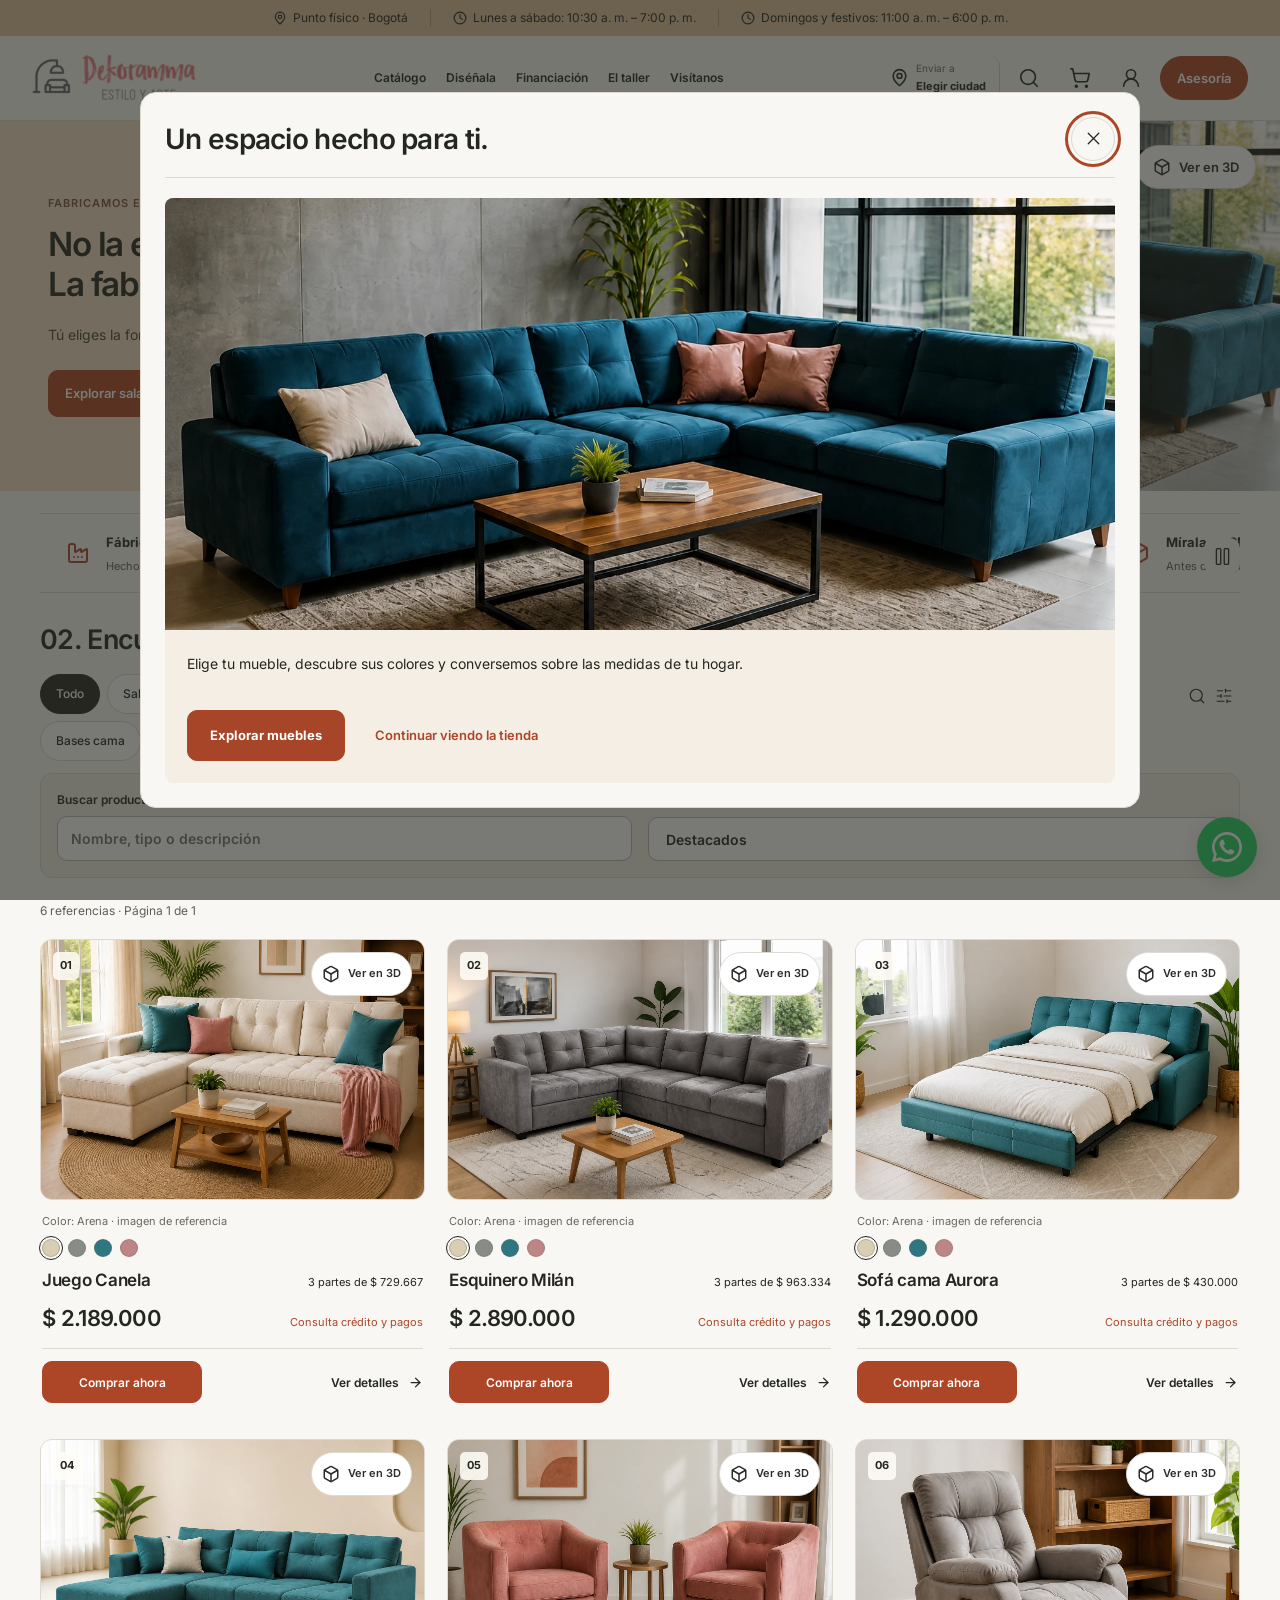
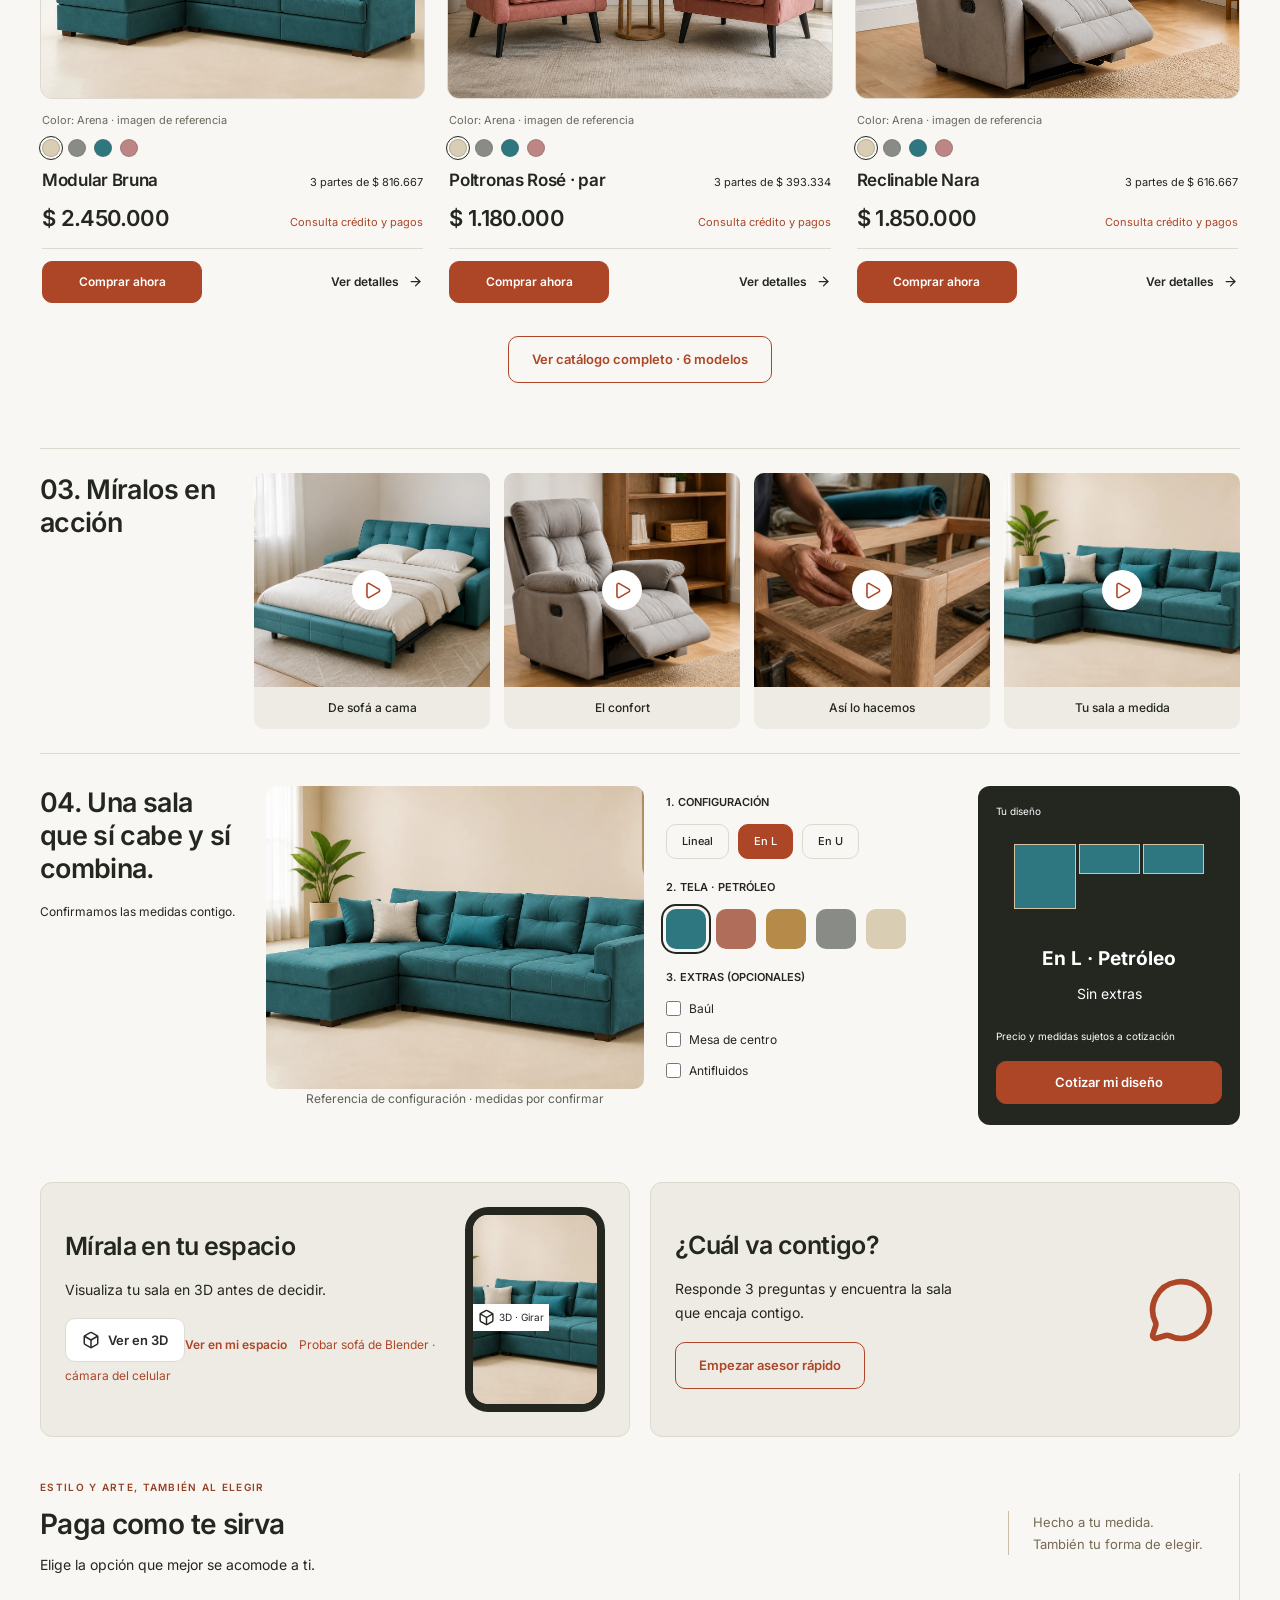
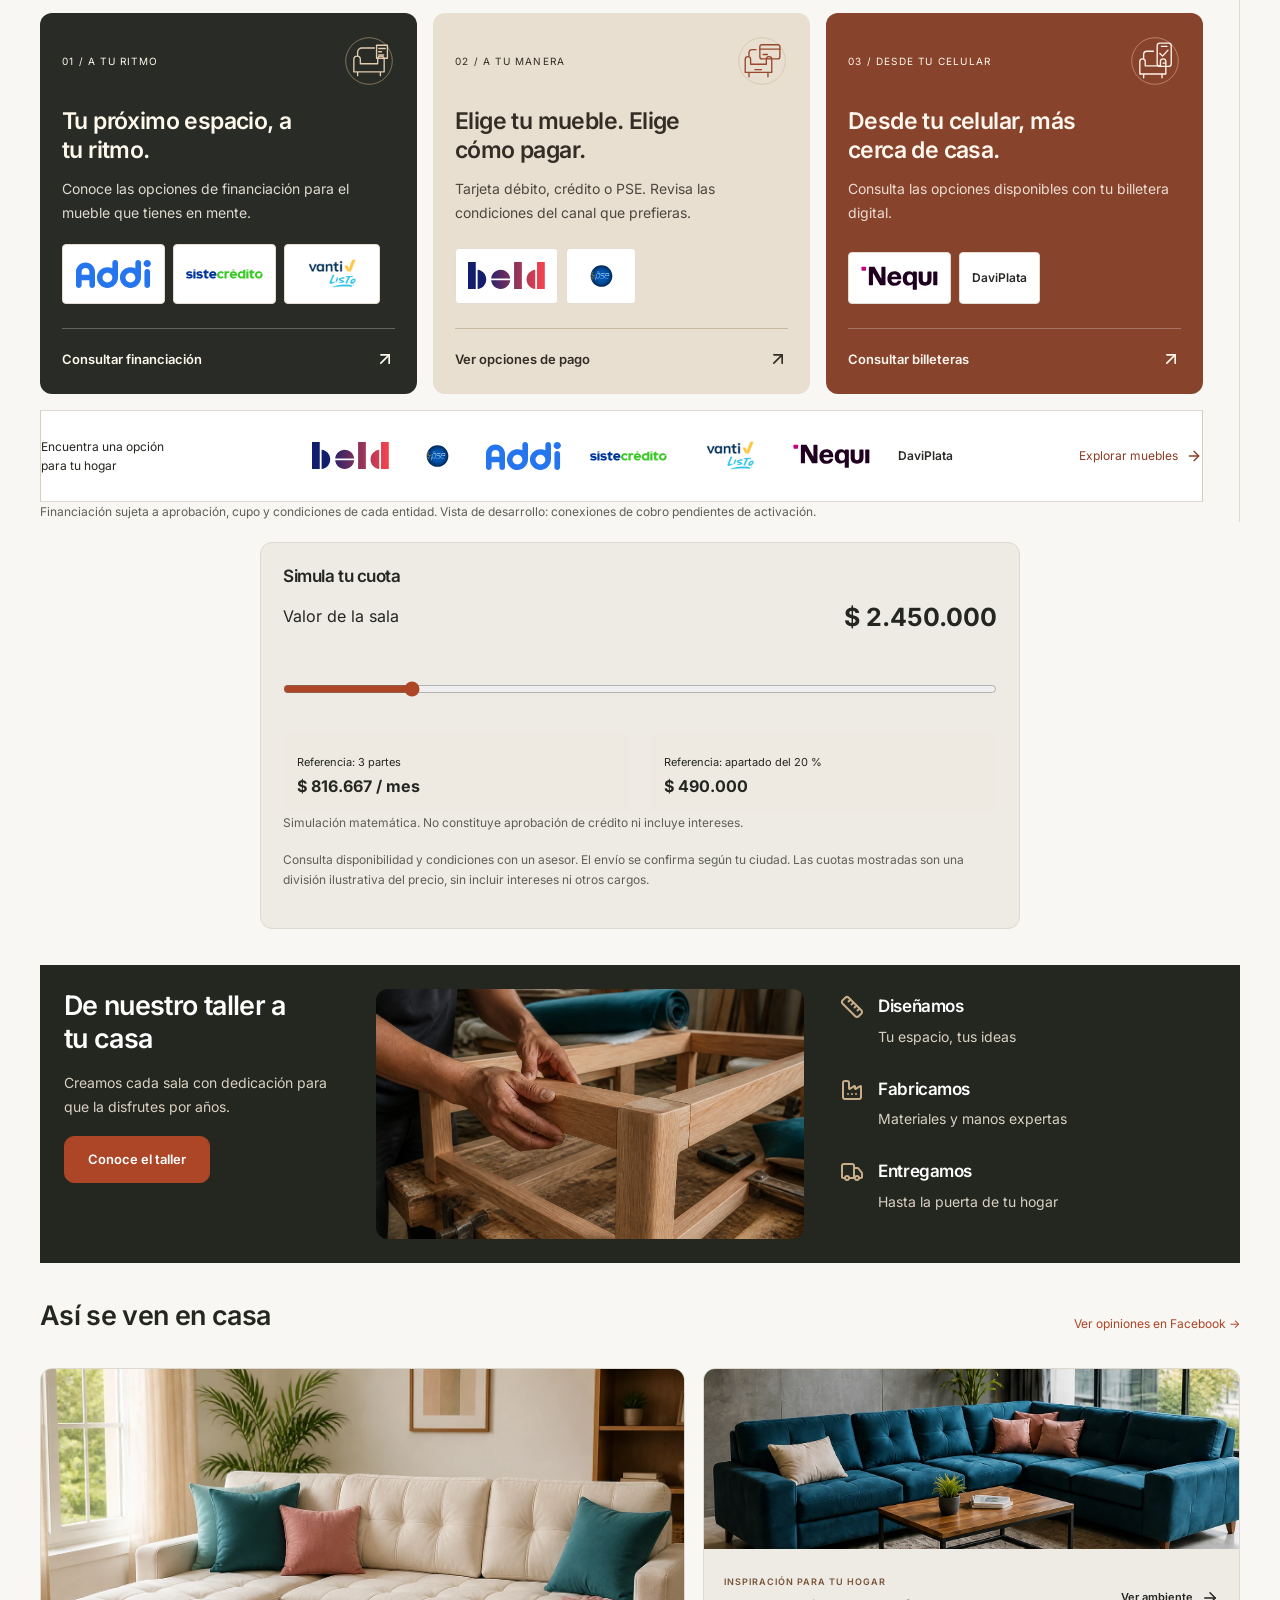
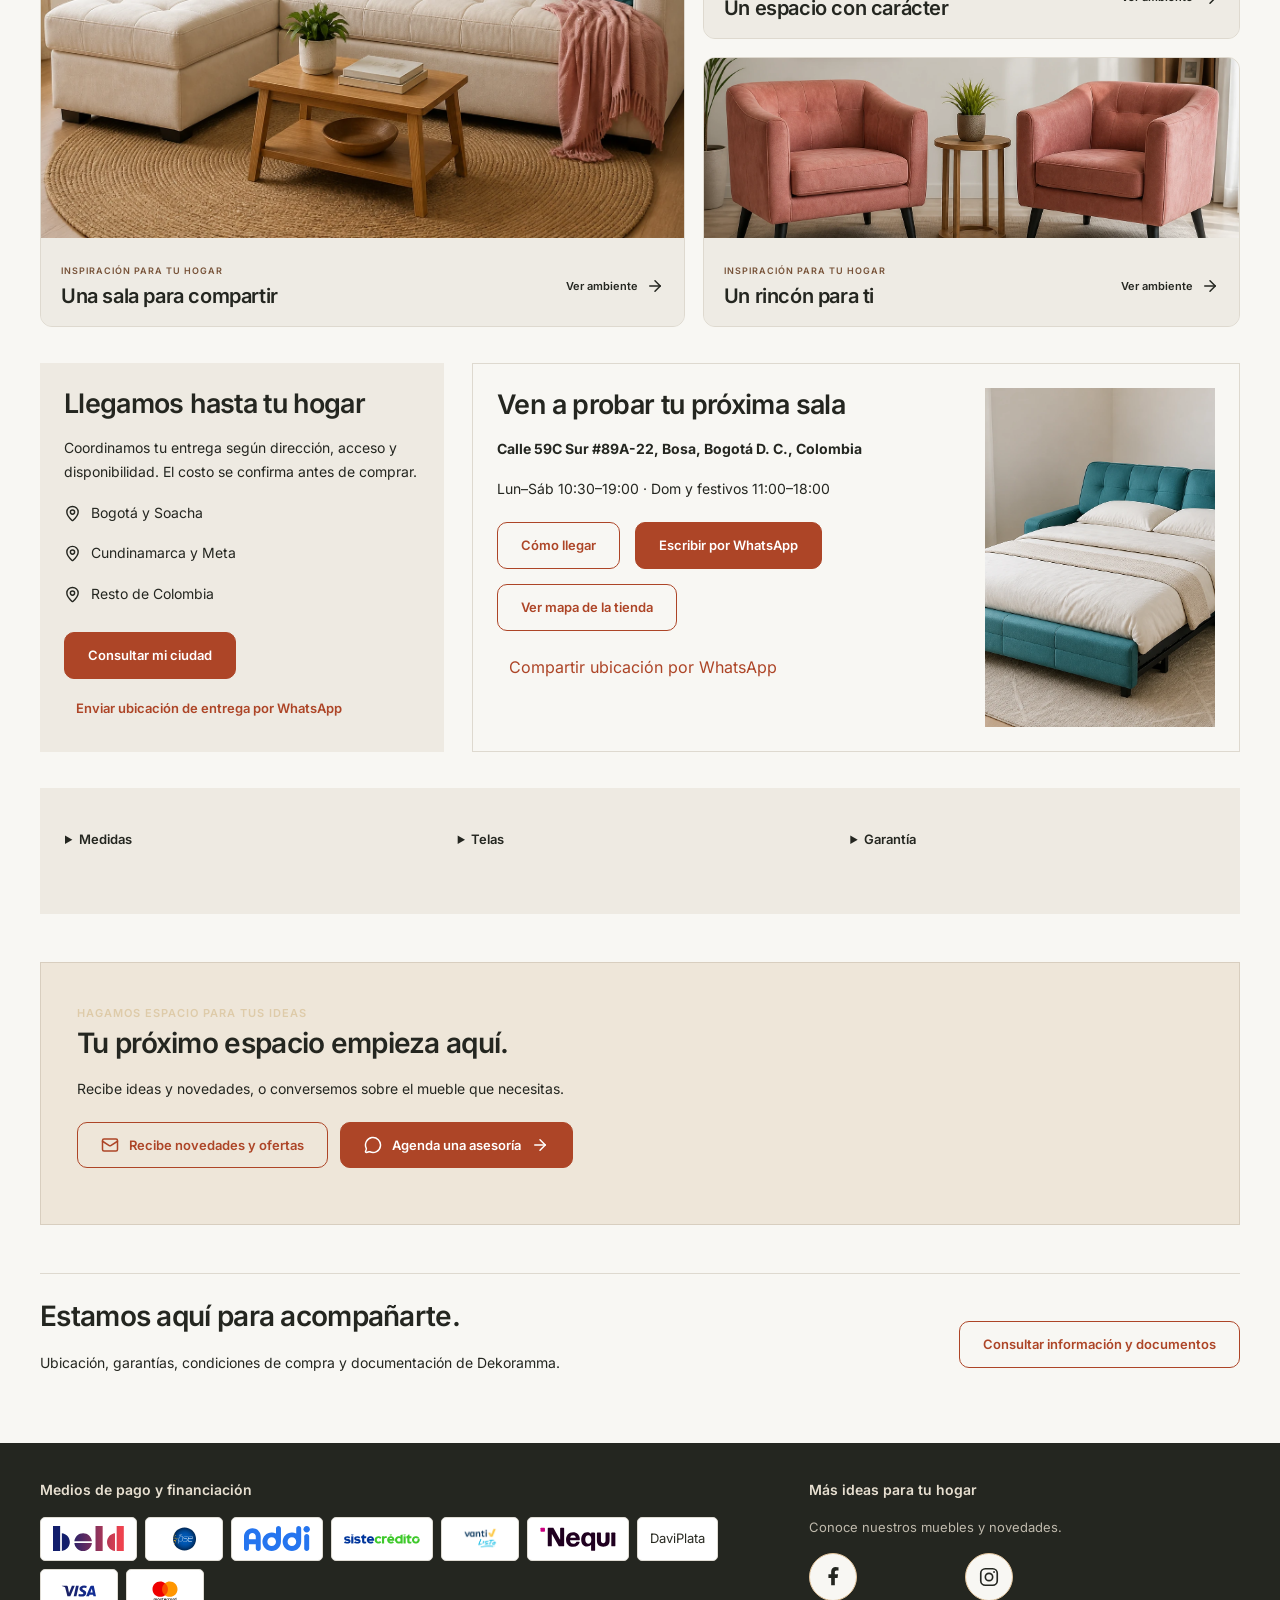
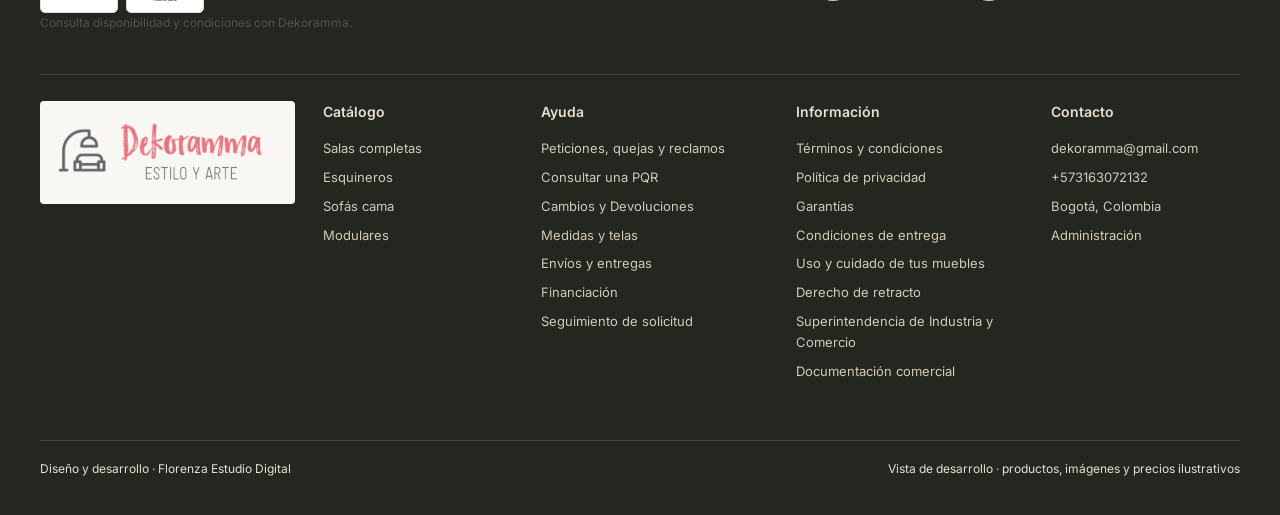
==== commit 8ef8c422: "Retira franjas de ensayo del encabezado de Dekoramma" ====
--- a/dekoramma.html
+++ b/dekoramma.html
@@ -1 +1 @@
-<!doctype html><html lang="es"><head><meta charset="utf-8"><meta name="viewport" content="width=device-width, initial-scale=1"><meta name="robots" content="noindex,nofollow"><meta name="referrer" content="strict-origin-when-cross-origin"><title>Dekoramma · Vista de prueba</title><link rel="icon" type="image/png" href="./dekoramma-icons/favicon-32-transparent-fa17def5c66a.png"><link rel="stylesheet" href="store.css?v=f2639909382a"><script type="module" src="store.js?v=9d75e9b8a058"></script></head><body class="dekoramma-theme"><div id="root"></div></body></html>+<!doctype html><html lang="es"><head><meta charset="utf-8"><meta name="viewport" content="width=device-width, initial-scale=1"><meta name="robots" content="noindex,nofollow"><meta name="referrer" content="strict-origin-when-cross-origin"><title>Dekoramma · Vista de prueba</title><link rel="icon" type="image/png" href="./dekoramma-icons/favicon-32-transparent-fa17def5c66a.png"><link rel="stylesheet" href="store.css?v=818d25a28836"><script type="module" src="store.js?v=c44fae25a32e"></script></head><body class="dekoramma-theme"><div id="root"></div></body></html>
--- a/store.css
+++ b/store.css
@@ -1 +1 @@
-.official-payment-action{display:grid;gap:16px;padding:clamp(18px,3vw,26px);border:1px solid #ded6ca;border-radius:16px;background:#fffdf9;color:#29251f}.payment-action-recipient{display:grid;gap:4px}.payment-action-recipient span{color:#6f675e;font-size:.82rem}.payment-action-recipient strong{font-size:clamp(1.05rem,2vw,1.2rem);overflow-wrap:anywhere}.payment-action-route{padding:10px 12px;border-left:3px solid #b9425d;background:#faf1f3;line-height:1.45}.payment-action-reminder{color:#514a43;line-height:1.55}.official-payment-action .payment-action-button{display:inline-flex;align-items:center;justify-content:center;width:100%;min-height:48px;padding:12px 18px;border-radius:10px;text-align:center;text-decoration:none}.official-payment-action .payment-action-button:disabled{cursor:not-allowed;opacity:.58}.payment-action-details{border-top:1px solid #e8e0d6;padding-top:13px;color:#5f574f;font-size:.92rem}.payment-action-details summary{width:fit-content;color:#332e29;cursor:pointer;font-weight:700}.payment-action-details[open] summary{margin-bottom:10px}.payment-action-details p{line-height:1.55}.payment-action-details p+p{margin-top:8px}.payment-action-unavailable{margin:0;padding:14px 16px;border:1px solid #ded6ca;border-radius:10px;background:#f8f4ee;color:#5f574f;line-height:1.5}@media(max-width:520px){.official-payment-action{border-radius:12px}}.furniture-page{max-width:1200px;width:100%;padding:16px 32px 40px;color:#242620}.furniture-page .furniture-masthead{display:flex;justify-content:space-between;align-items:center;gap:24px;padding-bottom:10px;border-bottom:1px solid #ded9cf}.furniture-masthead img{display:block;width:132px;height:62px;object-fit:contain}.furniture-page .back-link{display:inline-flex;align-items:center;gap:8px;font-size:13px;text-decoration:none;min-height:44px}.furniture-skip{position:absolute;left:16px;top:0;transform:translateY(-120%);padding:14px;background:#242620;color:#fff;z-index:10}.furniture-skip:focus{transform:translateY(0)}.furniture-page .furniture-hero{padding:24px 0 16px;max-width:none}.furniture-page .eyebrow{color:#8b381f;font:600 11px/1.6 Inter,Arial,sans-serif;letter-spacing:.08em;text-transform:uppercase;margin:0 0 8px}.furniture-page h1{display:block;text-transform:none;font:600 34px/1.25 Inter,Arial,sans-serif;letter-spacing:-.025em;margin:0 0 10px;max-width:none}.furniture-hero>p:last-child{font-size:15px;line-height:1.65;max-width:840px;margin:0;color:#55564c}.furniture-page .furniture-notice{display:flex;align-items:flex-start;gap:12px;background:#eee8dd;border-left:3px solid #ad4527;padding:14px 18px;margin:16px 0 20px;border-radius:0 8px 8px 0}.furniture-page .viewer-note{padding:0;margin:0;border:0;background:none;font-size:13px;line-height:1.65;color:#242620}.furniture-page .caption{font-size:13px;line-height:1.65;color:#55564c}.furniture-notice .caption{margin:6px 0 0}.furniture-page .furniture-tabs{display:grid;grid-template-columns:repeat(3,minmax(0,1fr));gap:8px;padding:0;margin:0}.furniture-page .furniture-tabs a{display:flex;min-height:44px;gap:10px;border:1px solid #ded9cf;padding:12px 16px;border-radius:6px;font-size:14px;color:#242620;background:#f3f0e9;text-decoration:none;transition:background-color .18s,border-color .18s}.furniture-page .furniture-tabs a[aria-current=page]{background:#242620;border-color:#242620;color:#fff7eb;font-weight:600;text-decoration:none}.furniture-tabs a:hover{border-color:#ad4527}.furniture-tab-arrow{margin-left:auto}.furniture-page h2{text-transform:none;font:600 21px/1.4 Inter,Arial,sans-serif;letter-spacing:-.015em;margin:0 0 12px}.furniture-section-heading .eyebrow{margin-bottom:10px}.furniture-page .furniture-content{max-width:none;margin:0 auto 28px;scroll-margin-top:24px}.furniture-page .furniture-accordion{border:0;border-bottom:1px solid #ded9cf;padding:0;margin:0}.furniture-page .furniture-accordion:first-of-type{border-top:1px solid #ded9cf}.furniture-page .furniture-accordion summary{display:flex;align-items:center;gap:14px;list-style:none;padding:16px 0;font:500 16px/1.6 Inter,Arial,sans-serif;min-height:44px}.furniture-page summary::-webkit-details-marker{display:none}.furniture-section-number{flex-shrink:0;white-space:nowrap;font-size:12px;color:#8b381f;font-weight:500}.furniture-page summary svg{margin-left:auto;transition:transform .18s}.furniture-page details[open] summary svg{transform:rotate(180deg)}.furniture-page summary:hover{color:#8b381f}.furniture-page .furniture-accordion>p{font-size:15px;line-height:1.75;max-width:900px;margin:0;padding:0 32px 18px}.furniture-resources{display:grid;grid-template-columns:1.15fr 1fr;gap:28px;padding:24px;border:1px solid #ded9cf;background:#f0ece3;border-radius:10px}.furniture-page .furniture-resources .legal-section{border:0;padding:0;min-width:0}.furniture-resources h2{font-size:20px}.furniture-resources p,.furniture-resources a{font-size:14px;line-height:1.8}.furniture-page a{text-underline-offset:4px}.furniture-page .furniture-downloads{display:grid;gap:10px;margin:14px 0}.furniture-page .furniture-downloads .button{display:flex;align-items:center;justify-content:flex-start;white-space:normal;height:auto;min-height:48px;padding:14px 16px;font:500 13px/1.6 Inter,Arial,sans-serif;border:1px solid #8a7b68;color:#242620;background:transparent;text-align:left;text-transform:none;letter-spacing:0;border-radius:4px}.furniture-page .furniture-downloads .button:hover{background:#e6dece}.furniture-footer{margin:20px 0 0;font-size:13px;line-height:2}.furniture-page :is(a,summary):focus-visible{outline:3px solid #ad4527;outline-offset:5px;border-radius:3px}@media(max-width:700px){.furniture-page{padding:12px 16px 28px;width:100%}.furniture-page h1{font-size:26px}.furniture-page .furniture-tab-arrow{display:none}.furniture-masthead img{width:112px;height:52px}.furniture-page .back-link{font-size:12px}.furniture-page .furniture-hero{padding:18px 0 14px}.furniture-hero>p:last-child{font-size:15px}.furniture-page .furniture-notice{padding:12px;gap:10px}.furniture-page .furniture-tabs{grid-template-columns:repeat(3,minmax(0,1fr));gap:6px;margin:0}.furniture-page .furniture-tabs a{min-height:44px;padding:10px 6px;flex-direction:column;justify-content:center;gap:6px;font-size:12px;text-align:center;line-height:1.4}.furniture-page .furniture-accordion summary{gap:10px;font-size:14px;padding:14px 0}.furniture-page .furniture-accordion>p{padding:0 0 16px}.furniture-resources{grid-template-columns:1fr;padding:18px 16px;gap:24px}.furniture-page .furniture-resources h2{font-size:20px}}@media(prefers-reduced-motion:reduce){.furniture-page *,.furniture-page *:before{transition:none!important;scroll-behavior:auto!important}}@media print{.furniture-masthead,.furniture-tabs,.furniture-skip{display:none!important}.furniture-page{max-width:none;padding:0}.furniture-resources{display:block}.furniture-page .furniture-accordion>p{display:block!important}}.furniture-originals{border-top:1px solid #ded9cf;padding-top:20px}.furniture-pdf-grid{display:grid;grid-template-columns:repeat(2,minmax(0,1fr));gap:12px}.furniture-pdf-card{display:grid;grid-template-columns:auto minmax(0,1fr);gap:10px 14px;align-items:center;border:1px solid #ded9cf;border-radius:6px;padding:16px;background:#f0ece3}.furniture-pdf-icon{display:grid;justify-items:center;gap:2px;color:#8b381f;font-size:10px;font-weight:600}.furniture-pdf-card h3{font:600 14px/1.5 Inter,Arial,sans-serif;margin:0;text-transform:none}.furniture-pdf-actions{grid-column:2;display:flex;flex-wrap:wrap;align-items:center;gap:10px 16px}.furniture-pdf-actions a,.furniture-pdf-actions .pdf-view{font:500 13px/1.5 Inter,Arial,sans-serif;min-height:44px;display:inline-flex;align-items:center;gap:6px}.furniture-pdf-actions .pdf-view{padding:10px 16px;background:#242620;color:#fff7eb;border-radius:4px;text-decoration:none}.furniture-pdf-actions .pdf-view:hover{background:#454b40}.furniture-pdf-actions [aria-disabled=true]{opacity:.65;pointer-events:none}.furniture-pdf-actions .pdf-error{width:100%;margin:0;color:#8b381f;font-size:13px}@media(max-width:700px){.furniture-pdf-grid{grid-template-columns:1fr}}.furniture-page .furniture-tabs{margin-bottom:20px}.campaign-slide.campaign-slide--charcoal{--campaign-surface: #242620;--campaign-heading: #fff7eb;--campaign-body: #e8dfd1;--campaign-accent: #e1c39b;--campaign-rule: #e1c39b4a;--campaign-button: #ad4527;--campaign-button-hover: #94391f;--campaign-button-text: #fffaf2}.campaign-slide{--campaign-surface-rgb: 69 75 64}.campaign-slide.campaign-slide--sand{--campaign-surface-rgb: 223 208 185}.campaign-slide.campaign-slide--charcoal{--campaign-surface-rgb: 36 38 32}.campaign-slide .campaign-photo img,.campaign-slide .campaign-photo .banner-video{object-fit:var(--campaign-image-fit, cover);object-position:var(--campaign-image-position, center)}.campaign-slide.campaign-layout--image,.campaign-slide.campaign-layout--overlay,.campaign-slide.campaign-layout--card{position:relative;isolation:isolate;display:block}.campaign-slide.campaign-layout--image>.campaign-photo,.campaign-slide.campaign-layout--overlay>.campaign-photo,.campaign-slide.campaign-layout--card>.campaign-photo{position:absolute;inset:0;width:100%;height:100%;min-height:0}.campaign-slide.campaign-layout--image{background:#242620}.campaign-image-link{position:absolute;inset:0;display:block;width:100%;height:100%;padding:0;border:0;border-radius:0;background:transparent;box-shadow:none}.campaign-image-link:hover,.campaign-image-link:disabled{background:transparent;opacity:1}.campaign-image-link picture,.campaign-image-link img{display:block;width:100%;height:100%}.campaign-image-link:focus-visible{outline:3px solid #e1c39b;outline-offset:-7px}.campaign-video-category{position:absolute;width:1px;height:1px;padding:0;overflow:hidden;clip-path:inset(50%)}.campaign-video-category:focus-visible{clip-path:none;width:auto;height:auto;padding:12px;top:14px;left:14px;z-index:4}.campaign-slide.campaign-layout--overlay>.campaign-copy,.campaign-slide.campaign-layout--card>.campaign-copy{position:relative;z-index:2;width:44%;min-height:inherit}.campaign-slide.campaign-layout--overlay>.campaign-copy{background:transparent}.campaign-slide.campaign-layout--overlay:before{content:"";position:absolute;inset:0;z-index:1;pointer-events:none;background:linear-gradient(90deg,rgb(var(--campaign-surface-rgb) / .98) 0%,rgb(var(--campaign-surface-rgb) / .92) 30%,rgb(var(--campaign-surface-rgb) / .68) 46%,transparent 76%)}.campaign-slide.campaign-layout--overlay>.campaign-copy:before,.campaign-slide.campaign-layout--overlay>.campaign-copy:after{display:none}.campaign-slide.campaign-layout--card>.campaign-copy{margin:20px;width:calc(44% - 20px);min-height:0;background:rgb(var(--campaign-surface-rgb) / .96);border-radius:6px;box-shadow:0 10px 32px #17191224}.campaign-slide.campaign-layout--card{display:flow-root}.campaign-slide.campaign-layout--overlay .campaign-photo>.campaign-demo,.campaign-slide.campaign-layout--card .campaign-photo>.campaign-demo{left:auto;z-index:3}.campaign-slide.campaign-layout--overlay .campaign-photo>.campaign-illustration,.campaign-slide.campaign-layout--card .campaign-photo>.campaign-illustration{z-index:3}.campaign-slide.campaign-layout--overlay .campaign-deadline,.campaign-slide.campaign-layout--card .campaign-deadline{left:auto;width:calc(56% - 28px);z-index:3}.campaign-slide--preview button:disabled{opacity:1;cursor:default}@media(min-width:601px){.campaign-slide.campaign-layout--split-left{grid-template-columns:44% 56%}.campaign-slide.campaign-layout--split-left>.campaign-copy{grid-column:1;grid-row:1}.campaign-slide.campaign-layout--split-left>.campaign-photo{grid-column:2;grid-row:1}.campaign-slide.campaign-layout--split-right{grid-template-columns:56% 44%}.campaign-slide.campaign-layout--split-right>.campaign-copy{grid-column:2;grid-row:1}.campaign-slide.campaign-layout--split-right>.campaign-photo{grid-column:1;grid-row:1}}@media(max-width:600px){.campaign-slide.campaign-layout--image,.campaign-slide.campaign-layout--overlay,.campaign-slide.campaign-layout--card{min-height:552px}.campaign-slide.campaign-layout--overlay>.campaign-copy,.campaign-slide.campaign-layout--card>.campaign-copy{width:100%;min-height:0}.campaign-slide.campaign-layout--overlay:before{background:linear-gradient(180deg,rgb(var(--campaign-surface-rgb) / .97) 0%,rgb(var(--campaign-surface-rgb) / .88) 39%,rgb(var(--campaign-surface-rgb) / .2) 67%,transparent 82%)}.campaign-slide.campaign-layout--card>.campaign-copy{margin:14px;width:calc(100% - 28px)}.campaign-slide.campaign-layout--overlay .campaign-photo>.campaign-demo,.campaign-slide.campaign-layout--card .campaign-photo>.campaign-demo{inset:auto 12px 106px}.campaign-slide.campaign-layout--overlay .campaign-deadline,.campaign-slide.campaign-layout--card .campaign-deadline{left:12px;right:12px;width:auto}}.dekoramma-theme .brand-button.brand-button.brand-button{display:inline-flex;align-items:center;justify-content:center;gap:9px;background:var(--accent);color:#fff;border:1px solid var(--accent);font-family:var(--font-ui);font-size:13px;font-weight:600;line-height:1.6;letter-spacing:0;text-transform:none;text-decoration:none;border-radius:var(--radius-control);min-height:44px;padding:12px 16px;box-shadow:none;cursor:pointer;max-width:100%;width:auto;transition:background-color .16s,border-color .16s,color .16s}.dekoramma-theme .brand-button.brand-button.brand-button:hover{filter:none}.dekoramma-theme .brand-button.brand-button.brand-button:focus-visible{outline:3px solid var(--focus);outline-offset:3px}.dekoramma-theme .brand-button.brand-button.brand-button:disabled{opacity:.55;cursor:wait}.dekoramma-theme .brand-button.brand-button.brand-button--secondary{background:transparent;color:var(--ink);border-color:#b9b9ad}.dekoramma-theme .brand-button.brand-button.brand-button--secondary:hover{background:var(--surface-warm)}.dekoramma-theme .brand-button.brand-button.brand-button--danger{background:transparent;color:var(--accent);border-color:var(--accent)}.dekoramma-theme .brand-button.brand-button.brand-button--danger:hover{background:var(--surface-warm)}@media(max-width:600px){.dekoramma-theme .brand-button.brand-button.brand-button{padding:10px 13px;font-size:12px}}@media(prefers-reduced-motion:reduce){.dekoramma-theme .brand-button.brand-button.brand-button{transition:none}}@media(min-width:601px){.dekoramma-theme .pqra-filters>.brand-button{justify-self:start}}.hero-designed{--hero-panel:#242620;--hero-ink:#fff;--hero-muted:#e1c39b;position:relative;isolation:isolate}.hero-designed .hero-image>picture{position:absolute;inset:0;display:block;width:100%;height:100%}.hero-designed .hero-image>picture>img{display:block;width:100%;height:100%;object-fit:cover}.hero-designed.hero-palette--olive{--hero-panel:#454b40;--hero-ink:#fff7eb;--hero-muted:#e1c39b}.hero-designed.hero-palette--sand{--hero-panel:#dfd0b9;--hero-ink:#242620;--hero-muted:#79523a}.hero-designed .hero-copy{background:var(--hero-panel);color:var(--hero-ink)}.hero-designed .hero-copy .eyebrow{color:var(--hero-muted)}.hero-designed.hero-palette--sand .outline.light{color:#242620;border-color:#79523a}.hero-designed.hero-palette--sand .hero-copy p{color:#4d4437}.hero-designed.hero-layout--image{display:block!important}.hero-layout--image .hero-image{width:100%;height:100%;min-height:inherit;background:transparent}.hero-image-link{position:absolute;inset:0;width:100%;height:100%;border:0;background:transparent;padding:0;border-radius:0}.hero-image-link:hover{background:transparent}.hero-image-link:focus-visible{outline:3px solid #ad4527;outline-offset:-4px}.hero-designed.hero-layout--overlay,.hero-designed.hero-layout--card{display:block!important;min-height:430px}.hero-layout--overlay .hero-image,.hero-layout--card .hero-image{position:absolute;inset:0;width:100%;height:100%}.hero-layout--overlay .hero-copy,.hero-layout--card .hero-copy{position:relative;z-index:1;width:48%;height:100%;pointer-events:none}.hero-layout--overlay .hero-copy{background:linear-gradient(90deg,#242620e8,#24262099,transparent);color:#fffaf2;width:60%}.hero-layout--overlay .hero-copy .eyebrow{color:#e1c39b}.hero-layout--overlay .hero-copy .outline.light{color:#fffaf2;border-color:#fffaf2}.hero-layout--overlay .actions,.hero-layout--card .actions{pointer-events:auto}.hero-layout--card .hero-copy{width:42%;height:calc(100% - 48px);margin:24px;padding:24px;display:flex;flex-direction:column;justify-content:center;box-shadow:0 8px 28px #24262022}@media(min-width:601px){.hero-designed.hero-layout--split-right{grid-template-columns:56% 44%}.hero-layout--split-right .hero-copy{grid-column:2;grid-row:1}.hero-layout--split-right .hero-image{grid-column:1;grid-row:1}}@media(max-width:1000px)and (min-width:601px){.hero-designed.hero-layout--overlay,.hero-designed.hero-layout--card{min-height:360px}.hero-layout--card .hero-copy{width:50%;margin:18px;height:calc(100% - 36px);padding:20px 42px}}@media(max-width:600px){.hero-designed .hero-image>picture{position:absolute;inset:0}.hero-designed.hero-layout--image .hero-image{position:absolute;inset:0}.hero-designed.hero-layout--overlay,.hero-designed.hero-layout--card{min-height:553px}.hero-layout--overlay .hero-copy{width:100%;min-height:553px;justify-content:flex-end;background:linear-gradient(0deg,#242620ef,#2426209c 55%,transparent)}.hero-layout--card .hero-copy{position:absolute;bottom:0;width:calc(100% - 32px);height:auto;margin:16px;padding:22px}.hero-designed .hero-image{position:relative}.hero-layout--overlay .hero-image,.hero-layout--card .hero-image{position:absolute}.hero-layout--overlay .hero-copy,.hero-layout--card .hero-copy{display:flex;flex-direction:column}.hero-layout--card .hero-copy h1{font-size:30px}}.hero-designed.hero-palette--champagne{--hero-panel:#F2DFC5;--hero-ink:#242620;--hero-muted:#79523a}.hero-designed.hero-palette--champagne .hero-copy p{color:#4d4437}.hero-designed.hero-palette--champagne .hero-copy .outline.light{color:#242620;border-color:#79523a}.footer-community:has(.dk-social-links){min-width:0}.footer-community nav.dk-social-links{display:grid;grid-template-columns:repeat(auto-fit,148px);width:304px;gap:12px 8px;max-width:100%}.dk-social-links .dk-social-slot{display:block;width:148px;height:48px}.footer-community .dk-social-links a.dk-social-link{box-sizing:border-box;display:flex;position:relative;align-items:center;justify-content:flex-start;gap:0;flex:none;width:48px;height:48px;min-height:48px;padding:0;overflow:hidden;border:1px solid #E1C39B;border-radius:24px;background:#f8f7f3;color:#242620;text-decoration:none;transition:width .28s ease,transform .28s ease,box-shadow .28s ease,background-color .28s ease,color .28s ease}.dk-social-links .dk-social-symbol{display:grid;place-items:center;width:46px;height:46px;flex:0 0 46px}.dk-social-links .dk-social-label{font-size:14px;font-weight:600;white-space:nowrap;opacity:0;transform:translate(-8px);transition:opacity .18s ease,transform .28s ease}@media(hover:hover)and (pointer:fine){.footer-community .dk-social-links a.dk-social-link:hover{width:148px;transform:translateY(-3px);box-shadow:0 6px 14px #2426201f;background:#ad4527;color:#f8f7f3}.dk-social-links .dk-social-link:hover .dk-social-label{opacity:1;transform:translate(0)}}.footer-community .dk-social-links a.dk-social-link:focus-visible{width:148px;background:#f2dfc5;color:#242620;outline:2px solid #AD4527;outline-offset:3px;box-shadow:0 6px 14px #2426201f}.dk-social-links .dk-social-link:focus-visible .dk-social-label{opacity:1;transform:translate(0)}@media(hover:none),(pointer:coarse),(max-width:700px){.footer-community .dk-social-links a.dk-social-link{width:148px}.dk-social-links .dk-social-label{opacity:1;transform:none}}@media(max-width:359px){.footer-community nav.dk-social-links{grid-template-columns:148px}}@media(prefers-reduced-motion:reduce){.footer-community .dk-social-links a.dk-social-link,.dk-social-links .dk-social-label{transition:none;transform:none}.footer-community .dk-social-links a.dk-social-link:hover{transform:none}}.dekoramma-theme .business-hours-bar{display:flex;align-items:center;justify-content:center;flex-wrap:wrap;gap:8px 22px;min-height:36px;padding:6px 16px;box-sizing:border-box;background:#e1c39b;color:#242620;font:400 12px/1.5 Inter;letter-spacing:0}.dekoramma-theme .business-hours-bar :is(summary,span,time){font:inherit;letter-spacing:0;color:inherit}.business-hours-bar .business-hours-place,.business-hours-bar .business-hours-period{display:flex;align-items:center;gap:6px;min-width:0}.business-hours-bar svg{flex:0 0 14px}.business-hours-bar .business-hours-place{font-weight:600}.business-hours-bar .business-hours-details{display:contents}.dekoramma-theme .business-hours-bar .business-hours-details>summary{display:none}.business-hours-bar .business-hours-periods{display:flex;gap:8px 22px;align-items:center}.business-hours-bar .business-hours-period{border-left:1px solid #24262040;padding-left:22px}.business-hours-bar .business-hours-status{font-weight:600}@media(max-width:900px){.dekoramma-theme .business-hours-bar{justify-content:space-between;gap:0 12px}.business-hours-bar .business-hours-details{display:block}.dekoramma-theme .business-hours-bar .business-hours-details>summary{display:flex;align-items:center;gap:6px;cursor:pointer;min-height:24px;padding:0;list-style:none;border-radius:2px}.business-hours-bar summary::-webkit-details-marker{display:none}.business-hours-bar .business-hours-details:not([open])>.business-hours-periods{display:none}.business-hours-bar .business-hours-details[open]{flex-basis:100%;order:2}.business-hours-bar .business-hours-details[open]>summary{justify-content:flex-end}.business-hours-bar .business-hours-periods{display:flex;flex-direction:column;align-items:flex-start;gap:5px;padding:6px 0}.business-hours-bar .business-hours-period{border:0;padding:0}.business-hours-bar .business-hours-chevron{font-size:16px}.business-hours-bar summary:focus-visible{outline:2px solid #242620;outline-offset:3px}}.photo-reveal .photo-button img{transform:scale(1);transition:transform 1.3s cubic-bezier(.2,.65,.3,1);transform-origin:center}.photo-reveal[data-in-view=true] .photo-button img{transform:scale(1.035)}@media(hover:hover){.photo-reveal[data-in-view=true] .photo-button:hover img{transform:scale(1.05)}}@media(prefers-reduced-motion:reduce){.photo-reveal .photo-button img,.photo-reveal[data-in-view=true] .photo-button img,.photo-reveal[data-in-view=true] .photo-button:hover img{transform:none;transition:none}}.gallery.gallery-showcase{grid-template-columns:minmax(0,1.3fr) minmax(0,1fr);gap:18px;margin:24px 0 56px;align-items:stretch}.gallery-showcase .gallery-ambience{position:relative;display:flex;flex-direction:column;min-width:0;overflow:hidden;text-align:left;background:#ebe2d5;color:#242620}.gallery-showcase .gallery-ambience>img{display:block;width:100%;height:180px;aspect-ratio:auto;object-fit:cover;transition:transform .6s ease}.gallery-showcase .gallery-ambience-caption{position:relative;display:flex;justify-content:space-between;align-items:center;gap:16px;padding:18px 22px;width:100%;background:#ebe2d5}.gallery-showcase .gallery-ambience-caption small{display:block;font-size:9px;letter-spacing:.14em;margin-bottom:6px;color:#79563e}.gallery-showcase .gallery-ambience-caption strong{display:block;font:600 clamp(21px,2vw,28px)/1.05 "Barlow Condensed",sans-serif}.gallery-showcase .gallery-ambience-link{display:flex;gap:8px;align-items:center;flex-shrink:0;font-size:11px}.gallery-showcase .gallery-ambience:first-child{grid-row:span 2}.gallery-showcase .gallery-ambience:first-child>img{position:absolute;inset:0;height:100%;width:100%}.gallery-showcase .gallery-ambience:first-child .gallery-ambience-caption{margin-top:auto;padding:60px 28px 28px;background:linear-gradient(transparent,#242620e8);color:#fffaf2}.gallery-showcase .gallery-ambience:first-child small{color:#e1c39b}.gallery-showcase .gallery-ambience:nth-child(3n) .gallery-ambience-caption{background:#8b4632;color:#fffaf2}.gallery-showcase .gallery-ambience:nth-child(3n) small{color:#f1d9bf}.gallery-showcase .gallery-ambience:only-child{min-height:400px;grid-column:1/-1}.gallery-showcase .gallery-ambience:focus-visible{outline:3px solid #ad4527;outline-offset:4px}@media(hover:hover){.gallery-showcase .gallery-ambience:hover>img{transform:scale(1.025)}}@media(max-width:800px){.gallery-showcase .gallery-ambience-caption{padding:16px;flex-wrap:wrap;gap:12px}.gallery-showcase .gallery-ambience-caption small{font-size:8px}.gallery-showcase .gallery-ambience>img{height:155px}}@media(max-width:600px){.gallery.gallery-showcase{grid-template-columns:1fr;gap:16px;margin-bottom:34px}.gallery-showcase .gallery-ambience:first-child{grid-row:auto;min-height:330px}.gallery-showcase .gallery-ambience>img{height:220px}.gallery-showcase .gallery-ambience-caption{flex-wrap:nowrap}.gallery-showcase .gallery-ambience:first-child .gallery-ambience-caption{padding:60px 20px 22px}.gallery-showcase .gallery-ambience-caption strong{font-size:25px}}@media(prefers-reduced-motion:reduce){.gallery-showcase .gallery-ambience>img{transition:none}}.product-media-launchers{display:grid;grid-template-columns:1fr 1fr;gap:14px}.product-media-launch{display:flex;align-items:center;gap:14px;text-align:left;padding:14px;background:#faf8f4;color:#292b24;border:1px solid #d8d0c5;border-radius:8px;min-width:0}.product-media-launch:hover{background:#f0e7db}.product-media-launch img,.product-media-symbol{width:68px;height:68px;object-fit:cover;border-radius:5px;flex-shrink:0}.product-media-symbol{display:grid;place-items:center;background:#eee3d4;color:#a64325;font-size:32px}.product-media-launch strong,.product-media-launch small{display:block}.product-media-launch small{font-weight:400;line-height:1.5;margin-top:6px}.product-media-dialog{box-sizing:border-box;width:min(1100px,calc(100% - 32px));max-height:calc(100dvh - 32px);padding:26px;border:1px solid #ded6ca;border-radius:12px;background:#faf8f4;color:#292b24;overflow:auto;box-shadow:0 20px 90px #0004}.product-media-dialog::backdrop{background:#20221dcc;backdrop-filter:blur(3px)}.product-media-dialog header{display:flex;align-items:flex-start;justify-content:space-between;gap:16px}.product-media-dialog h2{margin:6px 0 12px;font-size:28px}.product-media-dialog header>button{font-size:25px;line-height:1;width:42px;height:42px;padding:5px;flex-shrink:0}.product-media-dialog .eyebrow{margin:0;font-size:11px;line-height:1.5}.product-media-help{max-width:780px;line-height:1.6;font-size:14px}.product-media-workspace{border:0;margin:0;padding:0;min-width:0}.product-media-workspace input[hidden]{display:none}.product-media-toolbar{display:flex;align-items:center;justify-content:space-between;gap:12px;margin:20px 0}.product-media-toolbar strong{font-size:14px}.product-media-dialog button{cursor:pointer}.product-media-dialog button:disabled{opacity:.55;cursor:wait}.product-media-dialog button:focus-visible{outline:3px solid #b9502f;outline-offset:3px}.product-media-tiles{display:grid;grid-template-columns:repeat(3,minmax(0,1fr));gap:16px}.product-media-tile{min-width:0;background:#fff;border:1px solid #dfd7cb;border-radius:8px;overflow:hidden}.product-media-preview{position:relative;background:#eee8df}.product-media-preview img{display:block;width:100%;height:170px;object-fit:contain}.product-media-preview>span{position:absolute;top:10px;left:10px;background:#292b24;color:#fff;padding:5px 9px;border-radius:4px;font-size:12px}.product-media-fields{padding:14px;display:grid;gap:10px}.product-media-fields label{font-size:12px;display:grid;gap:5px;font-weight:600}.product-media-fields input,.product-media-fields select{box-sizing:border-box;width:100%;min-width:0;padding:9px;border:1px solid #d6cebf;border-radius:4px;background:#fff;font:inherit;font-size:14px;font-weight:400;color:#292b24}.product-media-tile-actions{display:flex;flex-wrap:wrap;align-items:center;gap:8px}.product-media-tile-actions button{font-size:12px;padding:9px;min-height:36px}.product-media-remove{border:0;background:transparent;color:#994127;text-decoration:underline;text-underline-offset:3px}.product-media-empty{display:flex;flex-direction:column;align-items:center;justify-content:center;min-height:170px;gap:8px;background:#f5efe6;color:#675442;border:1px dashed #bca88f;border-radius:8px}.product-media-empty:hover{background:#ece0ce}.product-media-empty>span{font-size:32px;font-weight:400}.product-media-empty small{font-weight:400}.product-media-tile video{display:block;width:100%;height:190px;object-fit:contain;background:#242620}.product-media-dialog footer{display:flex;justify-content:space-between;align-items:center;gap:16px;border-top:1px solid #ddd4c6;padding-top:16px;margin-top:24px}.product-media-dialog footer p{font-size:13px;line-height:1.5;max-width:460px}.product-media-dialog footer button{flex-shrink:0}@media(max-width:800px){.product-media-tiles{grid-template-columns:repeat(2,minmax(0,1fr))}.product-media-launchers{grid-template-columns:1fr}.product-media-dialog{padding:20px}}@media(max-width:500px){.product-media-dialog{width:calc(100% - 16px);max-height:calc(100dvh - 16px);padding:16px}.product-media-dialog h2{font-size:23px}.product-media-tiles{grid-template-columns:1fr}.product-media-toolbar,.product-media-dialog footer{align-items:stretch;flex-direction:column}.product-media-preview img{height:210px}.product-media-empty{min-height:110px}.product-media-fields input,.product-media-fields select{font-size:16px}}.product-media-dialog footer{background:transparent;color:inherit;padding-bottom:0}.product-media-dialog .eyebrow{color:#805033}.banner-design-controls{min-width:0;margin:18px 0;padding:18px;border:1px solid #ded4c5;border-radius:12px;background:#fbf8f3;color:#282b22}.banner-design-controls h4{font-size:15px;line-height:1.3;margin:0 0 12px}.banner-design-controls h4:not(:first-child){margin-top:20px}.banner-design-controls .bd-layout-options{display:grid;grid-template-columns:repeat(3,minmax(0,1fr));gap:9px}.banner-design-controls .bd-layout-options>button{display:flex;flex-direction:column;gap:7px;min-width:0;background:#fffdf9;border:1px solid #d9cebe;border-radius:8px;color:#44382d;padding:10px;text-align:left;box-shadow:none;cursor:pointer}.banner-design-controls .bd-layout-options>button[aria-pressed=true],.banner-design-controls .bd-palettes>button[aria-pressed=true]{border-color:#ad4527;box-shadow:0 0 0 2px #ad452724;background:#f7eee2}.banner-design-controls button:focus-visible{outline:3px solid #b98a50;outline-offset:2px}.banner-design-controls .bd-layout-options strong{font-size:12px;line-height:1.3}.banner-design-controls .bd-layout-options small{font-size:10px;font-weight:400;line-height:1.45;color:#786b5b}.banner-design-controls .bd-diagram{display:block;position:relative;overflow:hidden;width:100%;height:65px;border-radius:4px;background:#464c41}.banner-design-controls .bd-photo{position:absolute;inset:0 0 0 44%;background:linear-gradient(145deg,#c5b899 0 48%,#9aab99 48% 76%,#6c8073 76%)}.banner-design-controls .bd-copy{position:absolute;left:7%;top:21%;width:29%;display:grid;gap:4px}.banner-design-controls .bd-copy i{height:4px;background:#f5e5ca;border-radius:1px}.banner-design-controls .bd-copy i:nth-child(2){width:75%;opacity:.65}.banner-design-controls .bd-copy .bd-cta{height:8px;width:55%;margin-top:3px;background:#d2ad7b}.banner-design-controls .bd-diagram--split-right .bd-photo{inset:0 44% 0 0}.banner-design-controls .bd-diagram--split-right .bd-copy{left:auto;right:7%}.banner-design-controls .bd-diagram--overlay .bd-photo,.banner-design-controls .bd-diagram--card .bd-photo,.banner-design-controls .bd-diagram--image .bd-photo{inset:0}.banner-design-controls .bd-diagram--overlay .bd-copy{padding:10px;left:3%;top:11%;width:42%;background:#24262099}.banner-design-controls .bd-diagram--card .bd-copy{padding:9px;left:6%;top:13%;width:40%;background:#f1e4d0;border-radius:3px}.banner-design-controls .bd-diagram--card .bd-copy i{background:#454b40}.banner-design-controls .bd-diagram--image .bd-copy{display:none}.banner-design-controls .bd-palettes{display:flex;gap:8px;flex-wrap:wrap}.banner-design-controls .bd-palettes>button{display:flex;align-items:center;gap:8px;padding:8px 10px;background:#fffdf9;border:1px solid #d9cebe;border-radius:7px;color:#44382d;font-size:12px;cursor:pointer}.banner-design-controls .bd-swatches{display:flex;border:1px solid #cdbfa9;border-radius:20px;overflow:hidden}.banner-design-controls .bd-swatches i{width:12px;height:20px}.banner-design-controls .bd-image-options{display:grid;grid-template-columns:repeat(2,minmax(0,1fr));gap:12px;margin:18px 0 10px}.banner-design-controls .bd-image-options label{min-width:0;font-size:12px;line-height:1.45}.banner-design-controls .bd-image-options select{width:100%;min-width:0;margin-top:6px;font-size:12px}.banner-design-controls .bd-tip,.banner-design-controls .bd-image-guide p{font-size:12px;line-height:1.6;color:#716451;margin:12px 0 0}.banner-design-controls .bd-upload-hint{font-size:12px;line-height:1.6;background:#eee5d7;color:#5d4c39;border-radius:7px;padding:12px;margin:14px 0 0}.banner-design-controls .bd-upload-hint strong{display:block;margin-bottom:3px}.banner-design-controls .bd-image-guide{margin-top:14px;border-top:1px solid #e0d6c8;padding-top:12px}.banner-design-controls .bd-image-guide summary{font-size:12px;font-weight:600;cursor:pointer}@media(max-width:600px){.banner-design-controls{padding:12px}.banner-design-controls .bd-layout-options{grid-template-columns:repeat(2,minmax(0,1fr))}.banner-design-controls .bd-image-options{grid-template-columns:1fr}.banner-design-controls .bd-palettes>button{flex:1 1 40%;justify-content:center}}.content-section-preview{width:100%;min-width:0;margin:18px 0 24px;border:1px solid #dcd2c4;border-radius:14px;overflow:hidden;background:#fbf8f3;color:#282b22}.content-section-preview .csp-caption{display:flex;justify-content:space-between;flex-wrap:wrap;gap:6px 16px;padding:13px 17px;border-bottom:1px solid #ded5c9;font-size:13px;background:#f1e9dd}.content-section-preview .csp-caption>span{font-size:11px;color:#756759}.content-section-preview .csp-scene{padding:16px;overflow:hidden;pointer-events:none}.content-section-preview :is(.csp-banner-copy,.csp-gallery,.csp-workshop,.csp-section-list,.csp-faq,.csp-delivery,.csp-generic) p{font-size:12px;line-height:1.6;margin:7px 0;white-space:pre-line;overflow-wrap:anywhere}.content-section-preview strong{overflow-wrap:anywhere}.content-section-preview .csp-note{font-size:11px;color:#776c60;border-top:1px solid #e5ddd2;padding:10px 17px;margin:0}.content-section-preview .csp-heading{display:block;font-size:clamp(17px,2vw,25px);line-height:1.18;white-space:pre-line;text-transform:uppercase}.content-section-preview .csp-banner{display:grid;grid-template-columns:1fr 1.15fr;min-height:210px;background:#262920;color:#fffaf1;overflow:hidden;border-radius:8px}.content-section-preview .csp-banner-copy{padding:22px;align-self:center;min-width:0}.content-section-preview .csp-banner-copy>small{display:block;margin-bottom:12px;letter-spacing:1px;color:#e7c491;font-size:10px}.content-section-preview .csp-banner-media{position:relative;min-height:160px;min-width:0}.content-section-preview .csp-banner-media>img{width:100%;height:100%;min-height:210px;object-fit:cover;position:absolute;inset:0}.content-section-preview .csp-actions{display:flex;flex-wrap:wrap;gap:6px;margin-top:14px}.content-section-preview .csp-actions>span{padding:8px 10px;font-size:10px;font-weight:700;border:1px solid #eee1ce;background:#a94022;color:#fff}.content-section-preview .csp-actions>span+span{background:transparent}.content-section-preview .csp-discount{display:block;font-size:30px;margin-top:7px;color:#f0c59b}.content-section-preview .csp-discount small{font-size:10px;font-weight:400}.content-section-preview .csp-banner-welcome{background:#f0e8dc;color:#292b24}.content-section-preview .csp-banner-welcome .csp-actions>span{border-color:#a94022}.content-section-preview .csp-image-placeholder{height:100%;min-height:125px;display:flex;flex-direction:column;align-items:center;justify-content:center;gap:8px;background:#e6dfd4;color:#766b60;font-size:11px;padding:15px;text-align:center}.content-section-preview .csp-stack{display:grid;gap:13px}.content-section-preview .csp-hidden{display:block;color:#8b6046;margin:0 0 5px}.content-section-preview .csp-scene:has(>.banner-live-preview){padding:0}.content-section-preview .banner-live-preview button:disabled{opacity:1;cursor:default}.content-section-preview .csp-live-campaign-item+.csp-live-campaign-item{margin-top:16px}.content-section-preview .csp-announcement{padding:8px 12px;background:#e7c89e;text-align:center;font-size:11px}.content-section-preview .csp-nav{display:flex;align-items:center;gap:20px;flex-wrap:wrap;background:#fffaf3;padding:15px}.content-section-preview .csp-nav>.csp-logo{width:105px;max-height:62px;min-height:0;object-fit:contain}.content-section-preview .csp-nav>div{display:flex;align-items:center;gap:12px;flex-wrap:wrap;font-size:11px}.content-section-preview .csp-benefits{display:flex;gap:10px;flex-wrap:wrap}.content-section-preview .csp-benefits article{display:flex;gap:10px;align-items:center;flex:1 1 160px;border:1px solid #e0d6c7;border-radius:8px;padding:14px;font-size:12px}.content-section-preview .csp-benefits svg{flex-shrink:0;color:#aa4628}.content-section-preview .csp-benefits p{font-size:10px;margin:4px 0 0}.content-section-preview .csp-gallery{display:grid;grid-template-columns:repeat(auto-fit,minmax(min(135px,100%),1fr));gap:13px}.content-section-preview .csp-gallery article{min-width:0;font-size:12px}.content-section-preview .csp-environments{display:grid;margin:0}.content-section-preview .csp-environments .gallery-ambience-caption{box-sizing:border-box}.content-section-preview .csp-tile-media{position:relative;aspect-ratio:4/3;margin-bottom:10px;overflow:hidden;border-radius:7px}.content-section-preview .csp-tile-media img{width:100%;height:100%;object-fit:cover}.content-section-preview .csp-reels .csp-tile-media{aspect-ratio:3/4}.content-section-preview .csp-video-badge{position:absolute;bottom:8px;left:8px;display:flex;align-items:center;gap:5px;padding:5px 7px;background:#282b22df;color:#fff;border-radius:5px;font-size:10px}.content-section-preview .csp-workshop{display:grid;grid-template-columns:1fr 1.2fr;gap:20px}.content-section-preview .csp-workshop>img{width:100%;height:100%;max-height:290px;object-fit:cover;border-radius:8px}.content-section-preview .csp-workshop ol{padding-left:20px;font-size:12px}.content-section-preview .csp-workshop li{padding:5px 0}.content-section-preview .csp-section-list,.content-section-preview .csp-faq{display:grid;gap:10px}.content-section-preview .csp-section-list article,.content-section-preview .csp-faq article{border-left:3px solid #b85736;padding:10px 14px;background:#f1ebe1}.content-section-preview .csp-section-list small{display:block;margin-bottom:7px;font-size:10px;color:#806f5d}.content-section-preview .csp-is-hidden{opacity:.6}.content-section-preview .csp-delivery{display:flex;gap:18px;padding:10px;font-size:15px}.content-section-preview .csp-delivery>svg{flex-shrink:0;color:#aa4628}.content-section-preview .csp-city-list{display:flex;gap:6px;flex-wrap:wrap}.content-section-preview .csp-city-list span{font-size:11px;border:1px solid #d9ccba;padding:5px 8px;border-radius:6px}.content-section-preview .responsive-section-preview{padding:14px;min-width:0;background:#eee8df}.content-section-preview .rsp-toolbar{display:flex;gap:6px;flex-wrap:wrap;justify-content:center;margin:0 0 8px}.content-section-preview .rsp-toolbar>button{display:flex;align-items:center;justify-content:center;gap:7px;min-height:38px;padding:8px 12px;border:1px solid #d5c6b4;border-radius:8px;background:#fffaf3;color:#695745;font-size:12px;line-height:1.25;box-shadow:none;cursor:pointer}.content-section-preview .rsp-toolbar>button[aria-pressed=true]{background:#a94022;border-color:#a94022;color:#fff}.content-section-preview .rsp-toolbar>button:focus-visible{outline:3px solid #c79751;outline-offset:2px}.content-section-preview .rsp-device-label{text-align:center;color:#786858;font-size:10px;margin-bottom:10px}.content-section-preview .rsp-available{width:100%;min-width:0;overflow:hidden}.content-section-preview .rsp-canvas{position:relative;margin:0 auto;overflow:hidden;max-width:100%;border-radius:9px;box-shadow:0 1px 7px #3022111a;background:#fbf8f3}.content-section-preview .rsp-frame{display:block;max-width:none!important;min-width:0;border:0;transform-origin:top left;background:#fbf8f3}.content-section-preview .rsp-loading{padding:26px 12px;text-align:center;font-size:12px;color:#786858}.content-section-preview .rsp-scroll-note{display:block;margin-top:9px;text-align:center;font-size:10px;color:#786858}@media(max-width:420px){.content-section-preview .responsive-section-preview{padding:9px}.content-section-preview .rsp-toolbar{gap:4px;flex-wrap:nowrap}.content-section-preview .rsp-toolbar>button{padding:8px 6px;font-size:11px;gap:4px;flex:1;min-width:0}.content-section-preview .rsp-toolbar>button svg{width:14px;flex-shrink:0}}@media(max-width:600px){.content-section-preview .csp-scene{padding:10px}.content-section-preview .csp-banner{grid-template-columns:1fr}.content-section-preview .csp-banner-media{min-height:145px}.content-section-preview .csp-banner-media>img{min-height:145px}.content-section-preview .csp-banner-copy{padding:18px}.content-section-preview .csp-workshop{grid-template-columns:1fr}.content-section-preview .csp-workshop>img{height:150px}.content-section-preview .csp-heading{font-size:19px}}.content-section-preview .csp-campaign{grid-template-columns:44% 56%;min-height:300px;border-radius:0}.content-section-preview .csp-campaign--clay{background:#454b40;color:#fff7eb}.content-section-preview .csp-campaign--clay .csp-banner-copy>p{color:#e8dfd1}.content-section-preview .csp-campaign--clay .csp-banner-copy>small,.content-section-preview .csp-campaign--clay .csp-discount{color:#e1c39b}.content-section-preview .csp-campaign--clay .csp-actions>span{background:#e1c39b;border-color:#e1c39b;color:#242620}.content-section-preview .csp-campaign--sand{grid-template-columns:56% 44%;background:#dfd0b9;color:#242620}.content-section-preview .csp-campaign--sand .csp-banner-media{grid-column:1;grid-row:1}.content-section-preview .csp-campaign--sand .csp-banner-copy{grid-column:2;grid-row:1}.content-section-preview .csp-campaign--sand .csp-banner-copy>p{color:#4d4437}.content-section-preview .csp-campaign--sand .csp-banner-copy>small,.content-section-preview .csp-campaign--sand .csp-discount{color:#79523a}.content-section-preview .csp-campaign--sand .csp-actions>span{background:#ad4527;border-color:#ad4527}.content-section-preview .csp-campaign .csp-actions>span{display:flex;align-items:center;gap:12px}.content-section-preview .csp-campaign .csp-banner-copy{padding:28px}.content-section-preview .csp-campaign .csp-banner-media{min-height:230px}.content-section-preview .csp-campaign .csp-banner-media>img{min-height:230px}.content-section-preview .csp-campaign .csp-video-badge{bottom:48px}.content-section-preview .csp-campaign-demo{position:absolute;top:12px;left:12px;right:12px;width:fit-content;font-size:9px;padding:5px 8px;background:#242620dc;color:#fff7eb}.content-section-preview .csp-campaign-deadline{position:absolute;bottom:0;left:0;right:0;display:flex;align-items:center;justify-content:space-between;gap:12px;flex-wrap:wrap;background:#242620f0;color:#fff7eb;padding:10px 14px;font-size:10px}.content-section-preview .csp-campaign-deadline>span:last-child{text-decoration:underline}@media(max-width:600px){.content-section-preview .csp-campaign,.content-section-preview .csp-campaign--sand{grid-template-columns:1fr}.content-section-preview .csp-campaign--sand .csp-banner-copy,.content-section-preview .csp-campaign--sand .csp-banner-media{grid-column:auto;grid-row:auto}.content-section-preview .csp-campaign .csp-banner-copy{padding:22px}.content-section-preview .csp-campaign .csp-banner-media,.content-section-preview .csp-campaign .csp-banner-media>img{min-height:200px}.content-section-preview .csp-campaign-deadline{font-size:9px;padding:8px 10px}}.banner-studio{width:100%;min-width:0}.banner-studio .bs-entry{display:grid;grid-template-columns:minmax(140px,32%) minmax(0,1fr);width:100%;padding:0;overflow:hidden;border:1px solid #d8cbb8;border-radius:12px;background:#fcf8f0;color:#282b22;text-align:left;box-shadow:none;cursor:pointer}.banner-studio .bs-entry-image{display:grid;place-items:center;min-height:160px;background:#d8cbb7;color:#78654e}.banner-studio .bs-entry-image img{width:100%;height:100%;max-height:235px;object-fit:cover}.banner-studio .bs-entry-copy{display:flex;flex-direction:column;align-items:start;gap:9px;padding:22px;min-width:0}.banner-studio .bs-entry-copy>small{font-size:10px;letter-spacing:.13em;color:#887051}.banner-studio .bs-entry-copy>strong{font-size:19px;line-height:1.2;white-space:pre-line;overflow-wrap:anywhere}.banner-studio .bs-entry-copy>span{font-size:12px;line-height:1.5;font-weight:400;color:#756852}.banner-studio .bs-entry-copy>b{display:flex;align-items:center;gap:9px;margin-top:3px;padding:10px 13px;background:#ad4527;color:#fffaf2;border-radius:7px;font-size:13px}.bs-dialog{padding:0;border:1px solid #d8cbb8;border-radius:15px;background:#f7f3eb;color:#282b22;width:min(1480px,96vw);max-width:96vw;max-height:94dvh;margin:auto;overflow:hidden;box-shadow:0 25px 100px #15150f5c}.bs-dialog::backdrop{background:#242620ad;backdrop-filter:blur(3px)}.bs-window{display:flex;flex-direction:column;max-height:94dvh;min-height:0}.bs-header{display:flex;align-items:center;justify-content:space-between;gap:20px;padding:19px 25px;background:#fffaf3;border-bottom:1px solid #ded3c3;flex-shrink:0}.bs-header small{font-size:9px;letter-spacing:.16em;color:#886948}.bs-header h2{font-size:27px;line-height:1.1;margin:4px 0;text-transform:none}.bs-header p{font-size:12px;line-height:1.5;margin:6px 0 0;color:#766950}.bs-dialog .bs-close{display:grid;place-items:center;flex-shrink:0;padding:0;width:40px;height:40px;border:1px solid #d9cbb7;border-radius:8px;background:transparent;color:#514431}.bs-workspace{display:grid;grid-template-columns:320px minmax(0,1fr);gap:20px;padding:18px;min-height:0;overflow:hidden;align-items:start}.bs-controls{min-width:0;max-height:calc(94dvh - 215px);overflow-y:auto;overscroll-behavior:contain;padding-right:5px}.bs-steps{position:sticky;top:0;z-index:2;display:grid;grid-template-columns:repeat(3,minmax(0,1fr));gap:5px;padding:0 0 11px;background:#f7f3eb}.bs-dialog .bs-steps>button{min-width:0;display:flex;flex-direction:column;align-items:center;justify-content:center;gap:6px;padding:10px 5px;min-height:68px;border:1px solid #d8cbb8;border-radius:8px;background:#fffaf3;color:#69533c;font-size:11px;line-height:1.2}.bs-dialog .bs-steps>button[aria-pressed=true]{color:#fffaf3;background:#454b40;border-color:#454b40}.bs-steps>button span{display:flex;gap:4px;align-items:center;justify-content:center;flex-wrap:wrap}.bs-steps>button small{font-size:9px;opacity:.7}.bs-step-content h3{font-size:17px;margin:8px 0 10px}.bs-dialog .bs-help{font-size:12px;line-height:1.6;color:#7d6e56;margin:8px 0 13px}.bs-dialog .bs-upload-guide{font-size:11px;line-height:1.6;padding:11px;border-radius:7px;background:#ebe2d4;color:#715e44}.bs-upload-guide strong{display:block}.bs-dialog .bs-field{display:flex;flex-direction:column;gap:6px;font-size:12px;font-weight:600;margin:15px 0;color:#4f4232;min-width:0}.bs-dialog .bs-field input,.bs-dialog .bs-field textarea,.bs-dialog .bs-field select{width:100%;min-width:0;max-width:100%;font-size:13px;line-height:1.4;background:#fffdf9;color:#282b22;border:1px solid #d7c8b4;border-radius:6px;padding:10px;box-sizing:border-box}.bs-dialog .bs-field textarea{resize:vertical;min-height:62px}.bs-mobile-upload{margin-top:15px;border-top:1px solid #ded2c0;padding-top:13px;font-size:12px}.bs-mobile-upload summary{cursor:pointer;font-weight:600;line-height:1.5}.bs-dialog .bs-next,.bs-dialog .bs-secondary{display:flex;align-items:center;justify-content:center;gap:8px;width:100%;font-size:12px;line-height:1.4;padding:11px;margin:16px 0 5px;border-radius:7px;white-space:normal}.bs-dialog .bs-next{background:#ad4527;color:#fffaf3;border:1px solid #ad4527}.bs-dialog .bs-secondary{background:#f2e8d9;color:#795334;border:1px solid #d8c7ae}.bs-dialog .banner-design-controls{padding:0;margin:8px 0;border:0;background:transparent}.bs-dialog .banner-design-controls .bd-layout-options{grid-template-columns:repeat(2,minmax(0,1fr))}.bs-dialog .banner-design-controls .bd-image-options{grid-template-columns:1fr}.bs-dialog .banner-design-controls h4{font-size:13px}.bs-dialog .banner-design-controls .bd-palettes>button{flex:1 1 43%;justify-content:center}.bs-dialog .bs-image-only{display:flex;flex-direction:column;align-items:start;gap:9px;border:1px solid #dfd0bd;border-radius:9px;background:#eee3d2;padding:17px;font-size:13px}.bs-image-only p{font-size:12px;line-height:1.6;margin:0}.bs-preview.content-section-preview{align-self:start;margin:0;min-width:0;border-radius:11px;max-height:calc(94dvh - 215px);overflow-y:auto;overscroll-behavior:contain;background:#fffaf3}.bs-preview-heading{display:flex;justify-content:space-between;align-items:center;flex-wrap:wrap;gap:7px;padding:14px 17px;background:#fffaf3;border-bottom:1px solid #ded3c3}.bs-preview-heading strong{font-size:14px}.bs-preview-heading span{font-size:10px;color:#837259}.bs-preview .responsive-section-preview{padding:15px;background:#ece5da}.bs-preview-note{font-size:11px;line-height:1.6;padding:0 17px;color:#827159}.bs-footer{display:flex;align-items:center;justify-content:space-between;gap:18px;padding:15px 23px;border-top:1px solid #ded3c3;background:#fffaf3;flex-shrink:0}.bs-footer p{font-size:12px;line-height:1.5;color:#71624e;max-width:570px;margin:0}.bs-dialog .bs-footer button{border-radius:7px;padding:13px 18px;background:#ad4527;color:#fffaf3;font-size:13px;white-space:nowrap}.bs-dialog button:focus-visible,.banner-studio .bs-entry:focus-visible{outline:3px solid #bb935b;outline-offset:3px}@media(max-width:1000px){.bs-dialog,.bs-window{max-height:96dvh}.bs-workspace{display:flex;flex-direction:column;overflow-y:auto;gap:14px;padding:13px}.bs-preview.content-section-preview{order:-1;width:100%;max-height:380px;flex-shrink:0}.bs-controls{max-height:none;overflow:visible;width:100%;padding:0}.bs-steps{position:static}.bs-dialog .banner-design-controls .bd-layout-options{grid-template-columns:repeat(3,minmax(0,1fr))}.bs-preview .responsive-section-preview{padding:9px}.bs-header{padding:14px 18px}.bs-header h2{font-size:24px}.bs-footer{padding:12px 17px}}@media(max-width:600px){.banner-studio .bs-entry{grid-template-columns:110px minmax(0,1fr)}.banner-studio .bs-entry-copy{padding:15px;gap:7px}.banner-studio .bs-entry-copy>strong{font-size:16px}.banner-studio .bs-entry-copy>span{font-size:11px}.banner-studio .bs-entry-copy>b{font-size:11px;padding:9px}.banner-studio .bs-entry-image{min-height:185px}.bs-dialog{width:98vw;max-width:98vw;border-radius:10px}.bs-header h2{font-size:22px}.bs-header p{font-size:11px}.bs-preview.content-section-preview{max-height:285px}.bs-preview-heading{padding:10px 12px}.bs-preview-heading strong{font-size:12px}.bs-preview-heading span{font-size:9px}.bs-preview-note{display:none}.bs-workspace{padding:10px}.bs-dialog .banner-design-controls .bd-layout-options{grid-template-columns:repeat(2,minmax(0,1fr))}.bs-footer{flex-direction:column;align-items:stretch;gap:8px;padding:10px 13px}.bs-footer p{font-size:10px}.bs-dialog .bs-footer button{padding:11px;font-size:12px}.bs-dialog .bs-steps>button{min-height:56px;flex-direction:row;gap:5px}.bs-steps>button span{flex-wrap:nowrap}}.payment-setup{max-width:1200px}.payment-setup header{max-width:780px}.payment-setup-tabs{display:flex;gap:10px;flex-wrap:wrap;margin:24px 0}.payment-setup-tabs button{display:grid;justify-items:start;gap:8px;background:#fff;color:#292c24;border:1px solid #d8cbb9;border-radius:10px;padding:14px;min-width:135px;flex:1}.payment-setup-tabs button[aria-pressed=true]{background:#eee7da;border:2px solid #a74627}.payment-setup-tabs .payment-brand{max-width:100px;height:32px}.payment-setup-columns{display:grid;grid-template-columns:minmax(0,1.2fr) minmax(280px,1fr);gap:28px}.payment-setup section{display:grid;gap:14px}.payment-setup section h3{margin:15px 0 0}.payment-setup label:not(.check){display:grid;gap:8px}.payment-setup input:not([type=checkbox]){width:100%;min-width:0}.payment-setup .check{align-items:start}.payment-setup .check input{margin-top:4px;flex-shrink:0}.payment-setup-preview{background:#f3ede3;border:1px solid #d8cbb9;padding:24px;border-radius:14px;align-self:start;min-width:0}.payment-setup-preview>span{display:block;margin-bottom:20px}.payment-setup-preview li{margin:10px 0}.payment-legacy{padding:14px;background:#f6f2eb;border-radius:8px}.payment-legacy a{overflow-wrap:anywhere}.payment-legacy button{margin-top:12px}.payment-setup>button{margin-top:24px}.official-payment-action{display:grid;gap:12px}.official-payment-action p{margin:0}.official-payment-action small{line-height:1.5}.payment-setup .actions{flex-wrap:wrap;gap:14px}@media(max-width:800px){.payment-setup-columns{grid-template-columns:minmax(0,1fr)}.payment-setup-preview{padding:18px}.payment-setup-tabs button{min-width:120px}}.payment-setup .eyebrow{color:#835334}.payment-setup-columns{align-items:start}.payment-setup-tabs{display:grid;grid-template-columns:repeat(4,minmax(0,1fr))}.payment-setup-tabs button{min-width:0}.payment-setup-tabs button:last-child .payment-brand-name{font-weight:700;font-size:18px}.payment-setup-tabs button:last-child>span:last-child{display:none}@media(max-width:650px){.payment-setup-tabs{grid-template-columns:repeat(2,minmax(0,1fr))}}.integration-sections{display:flex;gap:8px;flex-wrap:wrap;margin:0 0 22px}.integration-sections button{background:#fff;border:1px solid #d8cbb9;border-radius:8px;color:#292c24;padding:12px 18px}.integration-sections button[aria-pressed=true]{background:#292c24;color:#fff;border-color:#292c24}.integration-bank-grid,.integration-id-grid{display:grid;grid-template-columns:repeat(2,minmax(0,1fr));gap:16px;margin:22px 0}.integration-bank-grid a{display:grid;gap:7px;background:#f5f0e8;padding:18px;border-radius:10px;color:#292c24}.integration-bank-grid small{color:#835334}.integration-id-card{border:1px solid #d8cbb9;padding:20px;border-radius:12px;min-width:0}.integration-id-card h3{margin:0 0 12px!important}.integration-id-card label{display:grid;gap:8px}.integration-id-card .actions{display:flex;margin-top:14px}.integration-status{display:inline-block;padding:6px 10px;background:#eee7da;border-radius:6px;margin-bottom:16px;font-size:12px;color:#524a3c}.terminal-payment-info{padding:18px;border:1px solid #d8cbb9;border-radius:10px;margin:16px 0}.terminal-payment-info p{margin:10px 0}.payment-setup>label{margin-top:20px}.payment-setup input,.payment-setup select{font-size:16px}.integration-id-card a{overflow-wrap:anywhere}@media(max-width:700px){.integration-bank-grid,.integration-id-grid{grid-template-columns:minmax(0,1fr)}.integration-sections button{padding:10px 12px;flex:1 1 40%}}.pay-wizard{padding:clamp(18px,3vw,38px)}.pay-wizard .eyebrow{color:#7c4a32}.pay-step .check input{width:18px;height:18px;flex:none;accent-color:#a94424}.pay-wizard-heading{display:flex;align-items:flex-start;justify-content:space-between;gap:20px}.pay-wizard-heading h2{margin:.4em 0}.pay-wizard-heading p{max-width:65ch}.pay-status{background:#eee7db;color:#614828;border:1px solid #d7c4a8;border-radius:20px;padding:8px 14px;white-space:nowrap;font-size:13px;font-weight:600}.pay-wizard-layout{display:grid;grid-template-columns:minmax(0,1.4fr) minmax(290px,1fr);gap:28px;align-items:start;margin-top:24px}.pay-wizard-steps{display:grid;gap:16px}.pay-step{display:grid;grid-template-columns:34px minmax(0,1fr);gap:15px;border:1px solid #ded5c7;padding:22px;background:#fff}.pay-step h3{margin:3px 0 12px}.pay-step-number{display:grid;place-items:center;width:32px;height:32px;border-radius:50%;background:#292d24;color:#fff;font-weight:700}.pay-step small{display:block;line-height:1.6;color:#64665b;margin-top:10px}.pay-step label:not(.check){display:grid;gap:7px;margin:16px 0}.pay-step input:not([type=checkbox]){width:100%;min-width:0}.pay-step .check{align-items:flex-start;line-height:1.6;margin:0 0 18px}.pay-wizard-preview{background:#f3eee5;border:1px solid #ded5c7;padding:24px;position:sticky;top:24px}.pay-wizard-preview h3{margin:12px 0}.pay-wizard-preview textarea{width:100%;margin-top:14px;font-size:13px;resize:vertical}.pay-request-status{border-top:1px solid #cfc4b1;margin:22px 0;padding-top:20px}.pay-request-status small{display:block;overflow-wrap:anywhere;margin-top:10px}.pay-request-status p{font-size:13px;line-height:1.5}.pay-feedback{border-left:3px solid #6b7558;background:#eff1e9;padding:15px}.pay-technical{border-top:1px solid #d7cebf;margin-top:30px;padding-top:20px}.pay-technical>summary{font-weight:600;cursor:pointer}.pay-technical>.admin-card{margin-top:20px}.pay-wizard .error button{margin:12px;display:block}.pay-wizard button:disabled{cursor:not-allowed;opacity:.65}@media(max-width:950px){.pay-wizard-layout{grid-template-columns:1fr}.pay-wizard-preview{position:static}.pay-wizard-heading{flex-direction:column}}@media(max-width:540px){.pay-step{padding:16px;gap:10px;grid-template-columns:28px minmax(0,1fr)}.pay-step-number{width:26px;height:26px}.pay-step .actions{flex-direction:column;align-items:flex-start}.pay-wizard-preview{padding:18px}.pay-status{white-space:normal}}.publication-approval-dialog{width:min(680px,calc(100vw - 32px));max-height:90vh;overflow:auto;border:1px solid #d8cbb9;border-radius:16px;padding:28px;background:#faf8f3;color:#292c24}.publication-approval-dialog::backdrop{background:#191d17bf}.publication-approval-dialog h2{margin:14px 0}.publication-approval-dialog label{display:grid;gap:10px;margin-top:24px}.publication-approval-dialog textarea{min-height:110px;width:100%;font-size:14px;resize:vertical}.publication-approval-dialog .actions{display:flex;gap:12px;flex-wrap:wrap;margin-top:18px}.publication-digest{overflow-wrap:anywhere;font-size:13px}.brand-guide{padding:18px;border:1px solid var(--line);background:#f8f7f3;margin:16px 0}.brand-guide summary{font-weight:600;cursor:pointer}.brand-swatches{display:flex;flex-wrap:wrap;gap:12px;margin:18px 0}.brand-swatches>div{display:grid;gap:5px;min-width:105px;font-size:12px}.brand-swatches span{height:42px;border:1px solid #ded9cf;border-radius:6px}.brand-type{display:flex;gap:36px;align-items:center}.brand-type h3{font-family:var(--font-ui,Inter,Arial,sans-serif);font-size:28px;margin:0}.brand-type p{margin:4px 0}.section-draft-tools{display:flex;gap:12px;align-items:center;flex-wrap:wrap;margin:12px 0}.section-draft-note{font-size:13px;color:#68695e}.restore-section-dialog{border:0;max-width:500px;width:calc(100% - 32px);padding:28px;background:#f8f7f3}.restore-section-dialog::backdrop{background:#24262099}.restore-section-dialog .actions{display:flex;gap:12px;flex-wrap:wrap}.simple-model-upload{border:1px dashed #bd9a70;padding:20px;background:#f8f7f3;margin-bottom:18px}.simple-model-upload h3{margin-top:0}.product-edit-steps{display:grid;grid-template-columns:repeat(4,1fr);gap:8px;margin:12px 0 0}.product-edit-steps button{display:flex;align-items:center;gap:10px;text-align:left;padding:14px 12px;background:#f8f7f3;color:#68695e;border:1px solid #ded9cf;font-size:14px;border-radius:8px}.product-edit-steps button span{display:grid;place-items:center;border:1px solid currentColor;width:28px;height:28px;border-radius:50%;flex-shrink:0}.product-edit-steps button[aria-current=step]{background:#242620;color:#fff;border-color:#242620}.product-step-heading{border-left:3px solid #ad4527;padding:12px 16px;background:#f5eee5;margin:16px 0}.product-step-heading strong{font-size:18px}.product-step-heading p{font-size:14px;line-height:1.6;margin:6px 0}.admin-edit-grid[hidden]{display:none!important}.product-step-actions{display:flex;flex-wrap:wrap;gap:12px;border-top:1px solid #ded9cf;padding-top:18px}.model-editor-live{display:grid;grid-template-columns:minmax(0,1.5fr) minmax(250px,1fr);gap:20px;align-items:start}.model-live-scene{min-width:0}.model-live-scene h3{margin-top:0}.model-live-scene .mobile-sofa-integration iframe{height:540px!important;min-height:440px!important}.model-live-scene .preview-model-note{font-size:12px}.model-editor-live .simple-model-upload{position:sticky;top:14px;border-radius:10px}.product-review-scene{padding:20px;background:#f8f7f3}.product-review-scene .product-detail{margin:0}.product-review-scene .detail-photo{max-height:420px}.product-review-scene .actions{display:none}.admin-card .admin-edit-grid input,.admin-card .admin-edit-grid textarea{font-size:16px}.admin-card .admin-edit-grid label{font-size:14px}@media(max-width:850px){.product-edit-steps{grid-template-columns:repeat(2,1fr)}.model-editor-live{grid-template-columns:1fr}.model-editor-live .simple-model-upload{position:static}.model-live-scene .mobile-sofa-integration iframe{height:520px!important}.product-step-heading strong{font-size:16px}}.favicon-admin-preview{display:flex;align-items:center;flex-wrap:wrap;gap:12px;padding:16px;background:#f8f7f3;border:1px solid #ded9cf;border-radius:8px}.favicon-admin-preview img{width:32px;height:32px;flex-shrink:0}.favicon-admin ul{padding-left:24px;line-height:1.7}.favicon-admin-reserved{padding:12px 16px;border-left:3px solid #ad4527;background:#f2dfc5}.brand-guide .brand-swatches{display:grid;grid-template-columns:repeat(5,minmax(0,1fr));gap:10px;max-width:780px;margin:14px 0}.brand-guide .brand-swatches>div{display:grid;grid-template-rows:42px minmax(18px,auto) 18px;gap:4px;min-width:0;font-size:12px;line-height:1.5}.brand-guide .brand-swatches span{display:block;width:100%;height:42px;box-sizing:border-box}.brand-guide .brand-swatches strong{font-weight:600;overflow-wrap:anywhere}.brand-guide .brand-swatches code{font-size:12px;white-space:nowrap;color:var(--ink)}.brand-guide .brand-color-usage{font-size:12px;color:var(--muted)}.brand-guide .brand-type{flex-wrap:wrap;gap:16px 32px}@media(max-width:600px){.brand-guide .brand-swatches{grid-template-columns:repeat(2,minmax(0,1fr));gap:12px}.brand-guide .brand-type{flex-direction:column;align-items:flex-start;gap:12px}}.favicon-admin-controls{display:grid;gap:10px;margin-top:16px;max-width:560px}.favicon-admin-controls label{font-weight:600}.favicon-admin-controls input[type=file]{max-width:100%;min-width:0;width:100%;box-sizing:border-box}.favicon-admin-controls button{justify-self:start}.favicon-admin-controls :focus-visible{outline:3px solid #ad4527;outline-offset:3px}.favicon-admin-preview span{min-width:0;overflow-wrap:anywhere}.favicon-admin-status:empty{display:none}.favicon-admin-error{color:#8b281d;font-weight:600}.favicon-admin-controls :disabled{cursor:not-allowed;opacity:.65}.business-hours-admin{min-width:0;margin:16px 0;padding:16px;border:1px solid #E1C39B;border-radius:12px}.business-hours-admin>legend,.business-hours-admin__period>legend{font-weight:600}.business-hours-admin p{font-size:13px;line-height:1.6}.business-hours-admin__period{min-width:0;margin:16px 0;padding:14px;border:1px solid #E1C39B;border-radius:8px}.business-hours-admin__days{display:flex;flex-wrap:wrap;gap:10px 18px;min-width:0;margin:0 0 16px;padding:0;border:0}.business-hours-admin__days legend{margin-bottom:8px}.business-hours-admin .business-hours-admin__days label{display:flex;align-items:center;gap:6px}.business-hours-admin .business-hours-admin__days input{width:18px;height:18px;margin:0}.business-hours-admin__times{display:grid;grid-template-columns:repeat(2,minmax(0,1fr));gap:12px;margin-bottom:14px}.business-hours-admin input,.business-hours-admin select{max-width:100%}.business-hours-admin :is(input,select,button):focus-visible{outline:2px solid #AD4527;outline-offset:3px}@media(max-width:480px){.business-hours-admin{padding:12px}.business-hours-admin__times{grid-template-columns:1fr}}.content-icon-picker{min-width:0;font-weight:400}.content-icon-picker>summary{display:flex;align-items:center;gap:12px;min-height:58px;padding:10px 13px;box-sizing:border-box;border:1px solid #d8cdbd;border-radius:6px;background:#fff;color:#33352d;cursor:pointer;list-style:none}.content-icon-picker>summary::-webkit-details-marker{display:none}.content-icon-picker>summary>svg:first-child{color:#a84427;flex-shrink:0}.content-icon-picker>summary>span{font-size:14px;font-weight:600;line-height:1.35}.content-icon-picker>summary small{display:block;font-size:11px;color:#6b655d;font-weight:400;margin-top:3px}.content-icon-chevron{margin-left:auto;flex-shrink:0}.content-icon-picker[open] .content-icon-chevron{transform:rotate(180deg)}.content-icon-picker>summary:focus-visible{outline:3px solid #b94e2b;outline-offset:3px}.content-icon-picker>summary[aria-disabled=true]{opacity:.55;cursor:default}.content-icon-options{border:1px solid #d8cdbd;border-radius:6px;padding:12px;margin:12px 0 0;background:#faf7f1;min-width:0}.content-icon-options legend{font-size:12px;padding:0 5px;font-weight:600}.content-icon-grid{display:grid;grid-template-columns:repeat(auto-fit,minmax(86px,1fr));gap:7px}.content-icon-option{position:relative;display:block!important;margin:0!important;cursor:pointer;min-width:0}.content-icon-option>input{position:absolute;width:1px;height:1px;opacity:0;overflow:hidden;inset:0;padding:0;margin:0}.content-icon-option>span{display:flex;flex-direction:column;align-items:center;justify-content:center;gap:7px;min-height:74px;border:1px solid #dcd3c5;border-radius:5px;background:#fff;color:#595448;padding:8px 4px;box-sizing:border-box;text-align:center;font-size:11px;line-height:1.3;font-weight:500}.content-icon-option input:checked+span{border-color:#a84427;box-shadow:inset 0 0 0 1px #a84427;background:#f6e8d9;color:#81361f}.content-icon-option input:focus-visible+span{outline:3px solid #b94e2b;outline-offset:2px}.content-icon-option input:disabled+span{opacity:.55;cursor:default}.content-icon-option:hover>span{background:#f4ecdf}.content-icon-done{margin-top:12px;padding:8px 18px;font-size:13px}@media(max-width:480px){.content-icon-grid{grid-template-columns:repeat(3,minmax(0,1fr))}}.dekoramma-theme .returns-page.wrap{--accent:#B4492B;width:min(960px,calc(100% - 40px));max-width:960px;margin:0 auto;padding:22px 0 28px;color:#242521;font-family:var(--font-ui,Inter,sans-serif);font-size:14px;line-height:1.65;overflow-wrap:anywhere}.returns-page a{color:#934027;text-underline-offset:3px}.returns-breadcrumb{display:flex;flex-wrap:wrap;gap:5px;font-size:11px;line-height:1.5;color:#66685e;margin-bottom:14px}.returns-header{margin-bottom:18px}.dekoramma-theme .returns-page .returns-header h1{font-family:inherit;font-size:30px;font-weight:650;line-height:1.25;letter-spacing:-.035em;margin:0 0 8px}.returns-header p{margin:0;max-width:680px;color:#60645a;font-size:14px}.returns-categories{display:flex;flex-wrap:wrap;align-items:center;gap:7px;margin:0 0 22px}.returns-categories a{display:inline-flex;align-items:center;justify-content:center;flex:0 0 auto;min-height:38px;padding:7px 13px;border:1px solid #dcd9d1;border-radius:999px;background:#f0eee8;color:#444b40;font-size:12px;line-height:1.5;font-weight:600;text-decoration:none;white-space:nowrap}.returns-categories a:hover{border-color:#b4492b;background:#f5e9e2}.returns-categories a[aria-current=location]{background:#b4492b;border-color:#b4492b;color:#fff}.returns-accordions{border-top:1px solid #dcd9d1}.returns-accordion{border-bottom:1px solid #dcd9d1;scroll-margin-top:18px}.returns-accordion>summary{display:flex;align-items:center;justify-content:space-between;gap:18px;cursor:pointer;list-style:none;min-height:54px;padding:14px 4px;color:#242521}.returns-accordion>summary::-webkit-details-marker{display:none}.dekoramma-theme .returns-page .returns-accordion>summary>h2{margin:0;font-family:inherit;font-size:15px;line-height:1.5;font-weight:600;letter-spacing:-.015em}.returns-accordion>summary>svg{flex:0 0 18px;color:#7d8176}.returns-accordion[open]>summary{color:#934027}.returns-accordion[open]>summary>h2{color:inherit}.returns-accordion[open]>summary>svg{transform:rotate(180deg);color:#b4492b}.returns-accordion>summary:hover{background:#f0eee8}.returns-accordion-body{padding:0 4px 18px;max-width:820px}.returns-accordion-body>p{margin:0 0 12px}.returns-accordion-body>p:last-child{margin-bottom:0}.returns-accordion-body ul,.returns-accordion-body ol:not(.returns-steps){padding-left:22px;margin:10px 0 14px}.returns-accordion-body li{margin-bottom:6px}.returns-note{padding:10px 13px;border-left:2px solid #B4492B;background:#f2eee7;font-size:13px;color:#555d53}.returns-accordion-body>details{border:1px solid #e0dcd4;border-radius:9px;padding:0 12px;margin:14px 0;background:#fff}.returns-accordion-body>details>summary{cursor:pointer;min-height:44px;display:flex;align-items:center;gap:8px;font-weight:600;font-size:13px}.returns-accordion-body>details>summary:before{content:"+";color:#b4492b;font-size:17px}.returns-accordion-body>details[open]>summary:before{content:"\2212"}.returns-accordion-body>details>p{margin:0 0 12px}.returns-page :is(a,summary):focus-visible{outline:3px solid #B4492B;outline-offset:3px;border-radius:5px}.returns-inline-links{display:flex;flex-wrap:wrap;gap:8px 18px}.returns-page .returns-steps{display:grid;grid-template-columns:repeat(4,minmax(0,1fr));list-style:none;margin:0 0 14px;padding:0;gap:12px}.returns-steps li{min-width:0;padding:0 10px 0 0;margin:0;border-right:1px solid #dedbd3}.returns-steps li:last-child{border:0}.returns-steps span{font-size:12px;color:#934027;font-weight:650}.returns-page .returns-steps h3{font-family:inherit;font-size:13px;line-height:1.5;margin:5px 0;font-weight:600}.returns-steps p{margin:0;font-size:12px;line-height:1.6;color:#60645a}.returns-support{display:flex;justify-content:space-between;align-items:center;flex-wrap:wrap;gap:14px;margin-top:20px;padding:16px;border:1px solid #dfdcd3;border-radius:12px;background:#f0eee7;color:#242521}.returns-support strong{font-size:13px;font-weight:600}.returns-support p{margin:3px 0 0;font-size:12px;color:#60645a}.returns-support-actions{display:flex;flex-wrap:wrap;gap:8px}.returns-page .brand-button{margin:4px 8px 0 0}.returns-support-actions .brand-button{margin:0}.returns-retract-deadlines{margin:16px 0;max-width:820px}.returns-page .returns-retract-deadlines h3{font-family:inherit;margin:0 0 5px;font-size:15px;line-height:1.5;font-weight:600;letter-spacing:-.015em}.returns-page .returns-retract-scope{margin:0 0 11px;font-size:12px;color:#60645a}.returns-deadline-grid{display:grid;grid-template-columns:repeat(3,minmax(0,1fr));gap:10px}.returns-deadline-card{min-width:0;padding:14px;border:1px solid #dedbd3;border-radius:11px;background:#fff}.returns-deadline-number{display:block;color:#b4492b;font-size:28px;font-weight:650;line-height:1.15;font-variant-numeric:tabular-nums}.returns-page .returns-deadline-card h4{margin:6px 0 4px;font-family:inherit;font-size:13px;line-height:1.5;font-weight:600}.returns-page .returns-deadline-card p{margin:0;font-size:12px;line-height:1.6;color:#60645a}.returns-deadline-legal{display:flex;align-items:flex-start;gap:9px;margin-top:10px;padding:12px;border:1px solid #e4dfd5;border-radius:10px;background:#f5f2ed;color:#555d53}.returns-deadline-legal>svg{flex:0 0 18px;width:18px;margin-top:2px;color:#b4492b}.returns-deadline-legal>div{min-width:0}.returns-page .returns-deadline-legal p{margin:0;font-size:12px;line-height:1.65}.returns-deadline-legal nav{display:flex;flex-wrap:wrap;gap:5px 14px;margin-top:8px;font-size:12px;line-height:1.6}@media(max-width:760px){.returns-support{align-items:flex-start}.returns-page .returns-steps{grid-template-columns:repeat(2,minmax(0,1fr));gap:14px}.returns-steps li:nth-child(2){border:0}}@media(max-width:640px){.dekoramma-theme .returns-page.wrap{width:calc(100% - 36px);padding:18px 0 24px}.dekoramma-theme .returns-page .returns-header h1{font-size:27px}.returns-breadcrumb{font-size:10px;margin-bottom:12px}.returns-header p{font-size:13px}.returns-categories{gap:6px;margin-bottom:18px}.returns-categories a{min-height:38px;padding:7px 11px;font-size:12px}.returns-accordion>summary{padding:13px 2px}.dekoramma-theme .returns-page .returns-accordion>summary>h2{font-size:14px}.returns-accordion-body{padding:0 2px 16px;font-size:13px}.returns-deadline-grid{grid-template-columns:1fr;gap:8px}.returns-deadline-card{padding:12px 14px}.returns-deadline-number{font-size:26px}.returns-deadline-legal{padding:11px}.returns-support{padding:13px}.returns-support-actions{width:100%}.returns-support-actions .brand-button{flex:1 1 auto}}@media(prefers-reduced-motion:no-preference){.returns-categories a{transition:background-color .15s,border-color .15s}.returns-accordion>summary>svg{transition:transform .15s}}@font-face{font-family:Barlow Condensed;font-style:normal;font-weight:600;font-display:swap;src:url(./dekoramma-assets/font-1.ttf) format("truetype")}@font-face{font-family:Barlow Condensed;font-style:normal;font-weight:700;font-display:swap;src:url(./dekoramma-assets/font-2.ttf) format("truetype")}@font-face{font-family:Inter;font-style:normal;font-weight:400;font-display:swap;src:url(./dekoramma-assets/font-3.ttf) format("truetype")}@font-face{font-family:Inter;font-style:normal;font-weight:500;font-display:swap;src:url(./dekoramma-assets/font-4.ttf) format("truetype")}@font-face{font-family:Inter;font-style:normal;font-weight:600;font-display:swap;src:url(./dekoramma-assets/font-5.ttf) format("truetype")}@font-face{font-family:Inter;font-style:normal;font-weight:700;font-display:swap;src:url(./dekoramma-assets/font-6.ttf) format("truetype")}:root{font-family:Inter,Arial,sans-serif;color:#242620;background:#f8f7f3;font-synthesis:none;--ink: #242620;--accent: #ad4527;--sand: #e1c39b;--line: #ded9cf;--muted: #68695e}*{box-sizing:border-box}body{margin:0}button,input,select,textarea{font:inherit}button,.button{display:inline-flex;align-items:center;justify-content:center;gap:9px;background:var(--accent);color:#fff;border:1px solid var(--accent);padding:12px 23px;font-size:13px;font-weight:600;cursor:pointer;text-decoration:none;border-radius:1px;transition:background .18s,transform .18s}button:hover,.button:hover{filter:brightness(.94)}button:focus-visible,a:focus-visible,input:focus-visible,select:focus-visible,textarea:focus-visible{outline:3px solid #bb935b;outline-offset:3px}button:disabled{opacity:.55;cursor:wait}a{color:inherit;text-decoration:none}a:hover{text-decoration:underline}img{display:block;max-width:100%;object-fit:cover}p{font-size:14px;line-height:1.7;margin:12px 0 22px}h1,h2{font-family:Barlow Condensed,Arial Narrow,Arial,sans-serif;text-transform:uppercase;line-height:1.07;letter-spacing:-.3px}h1{font-size:clamp(31px,3.2vw,54px);font-weight:600;margin:30px 0 24px}h2{font-size:clamp(26px,2.15vw,35px);font-weight:600;margin:0 0 20px}h3{font-size:15px;line-height:1.3;margin:0 0 8px}small{font-size:11px;line-height:1.5}.wrap{max-width:1440px;width:calc(100% - 96px);margin-left:auto;margin-right:auto}.announcement{height:29px;display:grid;place-items:center;font-size:11px;font-weight:600;background:var(--sand)}.header{background:#f8f7f3}.header-inner{height:96px;display:flex;gap:30px;align-items:center;justify-content:space-between}.logo{display:block;flex-shrink:0;width:210px}.logo svg{width:100%;display:block}.header nav{display:flex;gap:30px;font-size:13px;font-weight:600}.header-actions{display:flex;gap:16px;align-items:center}.icon{background:transparent;color:var(--ink);border:0;padding:7px;min-width:36px;min-height:36px}.icon svg{width:21px;height:21px;stroke-width:1.5}.bag{position:relative}.bag span{position:absolute;top:0;right:-1px;background:var(--accent);color:#fff;border-radius:100%;padding:2px 5px;font-size:9px}.menu-button{display:none}.menu-button.always{display:inline-flex}.hero{display:grid;grid-template-columns:36.3% 63.7%;max-width:1600px;margin:auto;background:var(--ink);color:#fff;min-height:430px}.hero-copy{padding:45px clamp(30px,5vw,86px);display:flex;flex-direction:column;justify-content:center}.eyebrow{color:#decba9;font-size:11px;letter-spacing:1.7px;font-weight:700;text-transform:uppercase}.hero-copy p{color:#e6e3d9;margin:0 0 42px}.hero-image{position:relative;min-height:430px}.hero-image>img{width:100%;height:100%;position:absolute;inset:0}.actions{display:flex;gap:15px;flex-wrap:wrap}.outline{background:transparent;color:var(--accent);border:1px solid var(--accent)}.outline.light{border-color:#ddd9d0;color:#fff}.model-badge{position:absolute;top:15px;right:15px;background:#fff;color:var(--ink);border:1px solid #e1ded6;font-size:11px;padding:8px 13px;white-space:nowrap}.benefit-container{position:relative;overflow:hidden;margin-top:44px;margin-bottom:30px;border-top:1px solid var(--line);border-bottom:1px solid var(--line);padding:22px 0}.benefit-track{display:flex;width:max-content;animation:marquee 50s linear infinite}.benefit-track>a{width:260px;display:flex;gap:20px;align-items:center;border-right:1px solid var(--line);padding:0 28px}.benefit-track svg{stroke:var(--accent);width:28px}.benefit-track strong{display:block;font-size:13px}.benefit-track small{display:block;color:var(--muted);margin-top:5px}.benefit-track.paused{animation-play-state:paused}.pause{position:absolute;right:0;top:24px;background:#f8f7f3}.catalog{padding-bottom:25px}.catalog-tools{display:flex;align-items:center;justify-content:space-between;gap:20px;margin-bottom:23px}.tabs{display:flex;gap:9px;flex-wrap:wrap}.tabs button{border:1px solid var(--line);padding:10px 17px;color:var(--ink);background:transparent;font-size:11px;font-weight:500}.tabs .active{color:#fff;background:var(--accent);border-color:var(--accent)}.products{display:grid;grid-template-columns:repeat(3,minmax(0,1fr));gap:25px 22px}.product{background:#fff;border:1px solid var(--line);min-width:0}.product-photo{position:relative;aspect-ratio:1.94;overflow:hidden}.photo-button{display:block;background:none;padding:0;border:0;width:100%;height:100%}.product-photo img{width:100%;height:100%;transition:transform .3s}.photo-button:hover img{transform:scale(1.03)}.number{position:absolute;top:12px;left:12px;padding:8px;background:#fff;font-size:11px;font-weight:700;pointer-events:none}.product-info{padding:12px 15px 15px}.dots{display:flex;gap:6px;margin-bottom:9px}.dots button{width:13px;height:13px;padding:0;border:1px solid #d2cfc7;border-radius:50%}.dots .chosen{outline:1px solid var(--ink);outline-offset:2px}.price-line{display:flex;align-items:center;justify-content:space-between;gap:12px;margin-bottom:7px}.price-line h3{margin:0}.price-line small{text-align:right;font-size:10px}.price{font-size:22px;letter-spacing:-.6px}.accent{color:var(--accent)}.detail-link{padding:8px 0;background:none;border:0;color:var(--ink);font-size:11px}.price-line:last-child{margin:12px 0 0}.price-line>button:first-child:not(.detail-link){min-width:42%}.center{text-align:center;margin:25px auto 0}.center button{min-width:260px}.split-strip{display:grid;grid-template-columns:190px 1fr;gap:26px;border-top:1px solid var(--line);border-bottom:1px solid var(--line);padding:20px 0;margin-top:0;margin-bottom:22px}.reels{display:grid;grid-template-columns:repeat(4,1fr);gap:17px}.reel{position:relative;padding:0;display:block;border:0;background:var(--ink);color:#fff}.reel img{width:100%;aspect-ratio:1.17}.reel strong{display:block;padding:12px 5px;font-size:11px}.play{display:grid;place-items:center;position:absolute;left:calc(50% - 22px);top:38%;width:44px;height:44px;border-radius:50%;background:#fff;color:var(--accent)}.configurator{display:grid;grid-template-columns:190px 1.2fr 1.05fr .85fr;gap:26px;padding:0 0 25px}.configurator>div:first-child p{font-size:12px}.config-photo{width:100%;aspect-ratio:1.45}.caption{font-size:10px;color:var(--muted);line-height:1.5}.configurator .caption{text-align:center}.config-options>label{display:block;font-weight:600;text-transform:uppercase;font-size:11px;margin:8px 0 12px}.config-options .tabs{margin-bottom:20px}.config-options .tabs button{padding:8px 15px}.swatches{display:flex;gap:10px;margin-bottom:20px}.swatches button{height:40px;width:40px;padding:0;border:0}.swatches .chosen{outline:2px solid var(--ink);outline-offset:3px}.check{display:flex!important;align-items:flex-start;gap:8px;font-size:12px!important;font-weight:400!important;text-transform:none!important}.check input{width:15px!important;min-height:15px!important;margin:2px 0 0;accent-color:var(--accent)}.configuration-summary{background:var(--ink);color:#fff;padding:20px;display:flex;flex-direction:column;gap:8px}.configuration-summary strong{font-size:17px;text-align:center}.configuration-summary p{font-size:11px;margin:0;text-align:center}.configuration-summary small{font-size:10px}.configuration-summary button{margin-top:10px;padding:10px}.room-shape{display:grid;grid-template-columns:1fr 1fr 1fr;height:75px;gap:3px;align-items:start;margin:18px}.room-shape span{height:30px;border:1px solid #d6c3a4;background:var(--fabric)}.room-shape.enl span:first-child{height:65px}.room-shape.enu span:first-child,.room-shape.enu span:last-child{height:65px}.two-panels{display:grid;grid-template-columns:1fr 1fr;gap:20px}.two-panels>article{display:flex;justify-content:space-between;align-items:center;gap:18px;background:#eeeae2;padding:24px}.two-panels>article>svg{color:var(--accent);flex-shrink:0}.two-panels p{max-width:300px}.text-button{background:none;color:var(--accent);border:0;padding:9px 12px}.phone-visual{position:relative;width:140px;height:205px;border:8px solid var(--ink);border-radius:23px;flex-shrink:0;background:#fff;overflow:hidden}.phone-visual img{height:100%;width:100%}.phone-visual span{position:absolute;top:47%;left:0;background:#fff;font-size:10px;display:flex;gap:4px;padding:5px}.finance{display:grid;grid-template-columns:1fr 1.05fr;gap:36px;border:1px solid var(--line);background:#fff;padding:24px;margin-top:22px;margin-bottom:22px}.finance>div:first-child{border-right:1px solid var(--line);padding-right:36px}.payments{display:grid;grid-template-columns:repeat(3,1fr);gap:10px;margin:20px 0}.payments button{background:#fff;border:1px solid var(--line);font-size:16px;padding:8px}.calculator input[type=range]{width:100%;accent-color:var(--accent);margin:25px 0}.calculator .two-panels>div{background:#eeeae2;padding:14px}.calculator strong{display:block}.calculator .price-line strong{font-size:25px}.workshop{background:var(--ink);color:#fff;display:grid;grid-template-columns:1fr 1.5fr 1.35fr;gap:25px;padding:24px;margin-bottom:25px}.workshop>img{height:100%;width:100%;max-height:250px}.workshop p{color:#d9d2c2;font-size:12px}.workshop article{display:flex;gap:20px;padding:6px 10px}.workshop article svg{color:#c8ad88;flex-shrink:0}.workshop article h3{margin:0}.workshop article p{margin:5px 0}.section-top{display:flex;justify-content:space-between;gap:15px;align-items:center}.section-top a{color:var(--accent);font-size:12px}.gallery{display:grid;grid-template-columns:repeat(3,1fr);gap:22px}.gallery button{padding:0;border:0;background:none}.gallery img{width:100%;aspect-ratio:2.15}.contact-grid{display:grid;grid-template-columns:1fr 1.9fr;gap:20px;margin-top:22px;margin-bottom:22px}.contact-grid article{padding:24px;background:#eeeae2}.contact-grid article:last-child{display:flex;background:transparent;border:1px solid var(--line);gap:25px}.contact-grid article:last-child>div{flex:1}.contact-grid article:last-child>img{width:32%;object-fit:cover}.contact-grid p{font-size:12px;margin:10px 0;display:flex;gap:10px;align-items:center}.contact-grid button{margin-top:10px}.contact-grid .actions{margin-top:20px}.faqs{display:grid;grid-template-columns:repeat(3,1fr);gap:28px;background:#eeeae2;padding:25px;margin-bottom:25px}.faqs summary{cursor:pointer;font-weight:600;font-size:13px}.faqs strong{font-size:12px}.faqs p{font-size:11px;margin:8px 0}footer{background:var(--ink);color:#e7dfd0;padding:28px 0 18px}.footer-grid{display:grid;grid-template-columns:1.35fr 1fr 1.2fr 1.2fr 1fr;gap:30px}.footer-logo{background:#f8f7f3;padding:18px;height:max-content;border-radius:4px}.footer-logo .logo{width:100%}.footer-grid h3{font-size:13px;margin:0 0 15px}.footer-grid a:not(.logo),.footer-grid button,.footer-grid p{display:block;font-size:11px;margin:7px 0;padding:0;background:none;border:0;color:#d3cab8;text-align:left;line-height:1.6}.footer-bottom{border-top:1px solid #45463d;margin-top:25px;padding-top:14px;display:flex;justify-content:space-between;font-size:10px;gap:20px}.whatsapp{position:fixed;bottom:23px;right:23px;background:#168c51;color:#fff;border-radius:50%;padding:15px;display:grid;place-items:center;box-shadow:0 4px 18px #0002;z-index:10}.toast{position:fixed;bottom:25px;left:50%;transform:translate(-50%);display:flex;align-items:center;gap:12px;padding:12px 20px;background:#fff;border:1px solid var(--line);box-shadow:0 5px 30px #0002;z-index:30;font-size:13px;max-width:90vw}.modal{padding:25px;border:1px solid var(--line);width:620px;max-width:94vw;max-height:90dvh;overflow:auto;background:#f8f7f3;color:var(--ink)}.modal.wide{width:1000px}.modal::backdrop{background:#111b;backdrop-filter:blur(3px)}.modal-head{display:flex;align-items:center;justify-content:space-between;gap:20px;margin-bottom:20px}.modal-head h2{font-size:28px;margin:0}.modal-photo{width:100%;max-height:65vh;object-fit:contain}.preserve{white-space:pre-wrap}.video{width:100%;max-height:68vh;background:#111}.product-detail{display:grid;grid-template-columns:1.3fr 1fr;gap:25px}.product-detail>img{width:100%;height:100%;object-fit:contain}.product-detail button{margin:10px 10px 0 0}.form-grid{display:grid;gap:14px}.form-grid label,.filter label{display:grid;gap:7px;font-size:12px;font-weight:600}.form-two{display:grid;grid-template-columns:1fr 1fr;gap:15px}input,select,textarea{width:100%;padding:11px;background:#fff;color:var(--ink);border:1px solid #c9c5ba;border-radius:1px;min-width:0;font-size:14px}textarea{min-height:80px;resize:vertical}.filter{display:grid;grid-template-columns:1fr 1fr;gap:20px;padding:20px;background:#eeebe5;margin-bottom:22px}.cart-row{display:flex;gap:20px;align-items:center;padding:15px 0;border-bottom:1px solid var(--line)}.cart-row>img{width:100px;aspect-ratio:1}.cart-row small{display:block;margin:6px 0}.quantity{display:flex;align-items:center;gap:5px}.error{background:#ffe6df;color:#8c2510;padding:13px;font-size:13px}.loading{padding:15vh 8vw;text-align:center}.empty{padding:25px 0}.drawer-links{display:grid;gap:10px}.drawer-links button{justify-content:space-between;background:transparent;color:var(--ink);border-color:var(--line)}.viewer-box{height:440px;width:100%;background:#eae7df;position:relative}model-viewer{width:100%;height:100%}.viewer-note{padding:10px 15px;background:#efe6d7;font-size:12px}.viewer-error{padding:25px}.tracking-result{padding:20px;background:#e9e6df}.admin-shell{display:grid;grid-template-columns:240px 1fr;min-height:100vh}.admin-side{background:var(--ink);color:#fff;padding:25px 20px;display:flex;flex-direction:column;gap:9px}.admin-side .logo{background:#fff;padding:10px;width:100%;margin-bottom:22px}.admin-side button{justify-content:flex-start;background:transparent;border-color:transparent}.admin-side .active{background:var(--accent)}.admin-side a{font-size:13px;padding:12px}.admin-main{padding:35px;min-width:0}.admin-top{display:flex;justify-content:space-between;gap:20px;align-items:center;margin-bottom:25px}.admin-main h1{font-size:36px;margin:0}.admin-card{padding:24px;background:#fff;border:1px solid var(--line);margin:15px 0}.admin-grid{display:grid;grid-template-columns:repeat(3,1fr);gap:18px}.stat strong{display:block;font-size:32px;margin-top:10px}.admin-table{width:100%;border-collapse:collapse;font-size:13px}.admin-table td,.admin-table th{border-bottom:1px solid var(--line);padding:13px;text-align:left}.admin-table img{width:80px;height:50px}.admin-tabs{display:flex;gap:9px;flex-wrap:wrap;margin-bottom:15px}.admin-edit-grid{display:grid;grid-template-columns:1fr 1fr;gap:15px}.admin-edit-grid label{display:grid;gap:6px;font-size:12px}.admin-edit-grid .full{grid-column:1/-1}.media-field{padding:12px;border:1px solid var(--line);display:grid;gap:10px}.media-field img{max-height:120px}.media-field input[type=file]{font-size:11px;padding:8px}.nested-fields{border-left:2px solid #e1c39b;padding-left:16px;margin:15px 0;display:grid;gap:12px}.nested-fields>label{display:grid;gap:6px;font-size:12px}.array-item{padding:18px;background:#f8f7f3;border:1px solid var(--line);margin:10px 0}.array-actions{display:flex;gap:8px;justify-content:flex-end}.array-actions button{padding:6px 12px;font-size:11px}.login{max-width:430px;margin:10vh auto;padding:30px;border:1px solid var(--line);background:#fff}.login .logo{margin:0 auto 25px}.login h1{font-size:30px}.admin-status{padding:10px;background:#e7edde;font-size:13px}.table-scroll{overflow:auto}.order-lines{padding:12px;background:#f4f1eb;font-size:12px}.editor-section{margin-bottom:25px}.editor-section>summary{cursor:pointer;font-size:18px;font-weight:600}.admin-main code{word-break:break-all}.admin-hint{color:var(--muted);font-size:12px}.admin-lead p{margin:5px 0}.uploading{font-size:12px;color:var(--accent)}@keyframes marquee{to{transform:translate(-50%)}}@media(prefers-reduced-motion:reduce){html{scroll-behavior:auto}.benefit-track{animation:none}*{transition:none!important}}@media(min-width:1600px){.hero{max-width:1600px}.wrap{max-width:1504px}}@media(max-width:1100px){.wrap{width:calc(100% - 48px)}.header nav{gap:17px}.header-inner{gap:20px}.logo{width:180px}.header-actions{gap:8px}.hero-copy{padding:35px 30px}.hero-copy .actions button{padding:10px 12px}.configurator{grid-template-columns:150px 1fr 1fr}.configuration-summary{grid-column:2/4;display:grid;grid-template-columns:1fr 1fr;align-items:center}.room-shape{grid-row:1/5}.split-strip{grid-template-columns:150px 1fr}.price-line{flex-wrap:wrap;gap:5px}.price-line small{font-size:9px}.contact-grid article:last-child>img{display:none}.phone-visual{width:105px;height:170px}.footer-grid{gap:18px}.admin-shell{grid-template-columns:190px 1fr}.admin-main{padding:25px}.header nav a{font-size:12px}.finance{gap:20px}.finance>div:first-child{padding-right:20px}}@media(max-width:850px){.header nav{display:none}.menu-button{display:inline-flex}.header-inner{height:82px}.products{grid-template-columns:repeat(2,minmax(0,1fr))}.hero{grid-template-columns:42% 58%;min-height:360px}.hero-image{min-height:360px}.hero-copy{padding:30px 23px}.hero h1{font-size:34px}.hero .eyebrow{font-size:9px}.hero p{font-size:12px;margin-bottom:25px}.split-strip{grid-template-columns:1fr}.reels{gap:12px}.configurator{grid-template-columns:1fr 1fr}.configurator>div:first-child{grid-column:1/-1}.configuration-summary{grid-column:auto;display:flex}.workshop{grid-template-columns:1fr 1fr}.workshop>div:last-child{grid-column:1/-1;display:flex;justify-content:space-between}.finance{grid-template-columns:1fr}.finance>div:first-child{border-right:0;border-bottom:1px solid var(--line);padding:0 0 20px}.contact-grid{grid-template-columns:1fr 1.4fr}.faqs{grid-template-columns:1fr 1fr}.footer-grid{grid-template-columns:repeat(3,1fr)}.footer-logo{grid-row:span 2}.two-panels>article{padding:20px}.two-panels>article>svg{display:none}.phone-visual{display:none}.admin-grid,.admin-edit-grid{grid-template-columns:1fr}.admin-edit-grid .full{grid-column:auto}}@media(max-width:560px){.wrap{width:calc(100% - 32px)}.announcement{font-size:9px;height:25px}.header-inner{gap:8px;height:72px}.logo{width:148px}.header-actions .advice{display:none}.header-actions{gap:2px}.icon{min-width:32px;padding:6px}.header-actions .icon svg{width:19px}.hero{display:flex;flex-direction:column}.hero-copy{padding:32px 24px 30px}.hero h1{font-size:39px;margin:20px 0 17px;max-width:320px}.hero-copy p{margin-bottom:22px}.hero-copy .actions button{padding:12px 17px}.hero-image{height:260px;min-height:260px}.hero-image>img{object-position:center}.benefit-container{margin-top:24px;padding:17px 0;margin-bottom:25px}.benefit-track>a{width:230px}.pause{top:17px}.catalog-tools{align-items:flex-end}.tabs{gap:6px}.tabs button{padding:9px 11px;font-size:10px}.products{grid-template-columns:1fr;gap:18px}.product-photo{aspect-ratio:1.75}.product-info{padding:14px}.price-line{flex-wrap:nowrap}.price-line h3{font-size:14px}.price-line small{font-size:10px}.price{font-size:23px}.product-photo .model-badge{font-size:10px;padding:7px 10px}.reels{grid-template-columns:repeat(2,1fr);gap:12px}.split-strip{padding:20px 0}.split-strip h2{max-width:220px}.configurator{grid-template-columns:1fr;gap:20px}.configurator>div:first-child{grid-column:auto}.config-photo{aspect-ratio:1.5}.configuration-summary{display:grid;grid-template-columns:1fr 1fr}.two-panels{grid-template-columns:1fr;gap:15px}.two-panels>article{padding:24px}.two-panels>article>svg{display:block;width:44px}.phone-visual{display:block;width:105px}.finance{padding:20px;margin-top:18px}.finance .two-panels{grid-template-columns:1fr 1fr}.payments button{font-size:14px}.calculator .price-line strong{font-size:22px}.calculator .two-panels strong{font-size:15px}.workshop{grid-template-columns:1fr;padding:22px}.workshop>img{max-height:220px}.workshop>div:last-child{grid-column:auto;display:grid}.workshop article{padding:8px 0}.gallery{gap:10px;grid-template-columns:1fr}.gallery img{aspect-ratio:2.1}.section-top{align-items:flex-start}.section-top a{font-size:10px;max-width:125px}.contact-grid{grid-template-columns:1fr;gap:14px}.contact-grid article{padding:20px}.contact-grid article:last-child{padding:20px}.faqs{gap:20px;padding:20px}.footer-grid{grid-template-columns:1fr 1fr;gap:22px}.footer-logo{grid-column:1/-1;grid-row:auto;width:195px}.footer-bottom{flex-direction:column;gap:10px}.modal{padding:18px;max-height:93dvh}.form-two,.product-detail{grid-template-columns:1fr}.product-detail>img{max-height:250px}.viewer-box{height:340px}.toast{bottom:90px;width:90%;font-size:12px;padding:12px}.filter{grid-template-columns:1fr}.admin-shell{display:block}.admin-side{flex-direction:row;flex-wrap:wrap;padding:12px;gap:4px}.admin-side .logo{width:150px;margin:0}.admin-side button{padding:9px;font-size:11px}.admin-side a{padding:8px}.admin-main{padding:20px 14px}.admin-top{flex-wrap:wrap}.admin-card{padding:16px}.admin-top h1{font-size:30px}}.catalog-count{font-size:14px;color:#625d54;margin:18px 0}.pagination{display:flex;justify-content:center;align-items:center;gap:18px;flex-wrap:wrap;margin:25px 0}.product-gallery{min-width:0}.detail-photo{width:100%;height:auto;aspect-ratio:4/3;object-fit:contain;background:#f1ede6}.photo-thumbs{display:flex;gap:8px;overflow-x:auto;padding:12px 0}.photo-thumbs button{padding:3px;flex:0 0 76px;border:2px solid transparent;background:#f1ede6}.photo-thumbs button.selected{border-color:#b34425}.photo-thumbs img{width:68px;height:60px;object-fit:cover}.product-specs dt{font-weight:700;margin-top:18px}.product-specs dd{margin:6px 0;white-space:pre-line}.made-to-measure{padding:14px;border-left:3px solid #b34425;background:#f4e9dd}.media-editor{border:1px solid #d8d0c5;border-radius:6px;padding:20px;min-width:0}.media-editor legend{font-weight:700}.media-edit-grid{display:grid;grid-template-columns:repeat(auto-fit,minmax(220px,1fr));gap:16px;margin:20px 0}.media-edit-card{padding:15px;border:1px solid #ded8cf;background:#faf8f4;display:grid;gap:10px;min-width:0}.media-edit-card>img{width:100%;height:140px;object-fit:contain}.media-edit-card input{max-width:100%}.finish-edit,.model-options{display:grid;grid-template-columns:repeat(auto-fit,minmax(150px,1fr));gap:12px;margin:18px 0}.model-options select,.product-detail select{font-size:16px}.media-editor .actions,.product-detail .actions{flex-wrap:wrap}.catalog-tools .tabs{min-width:0}.media-editor input[type=file]{width:100%;font-size:14px}@media(max-width:600px){.media-editor{padding:12px}.media-edit-grid{grid-template-columns:1fr}.model-options,.finish-edit{grid-template-columns:1fr 1fr}.pagination{gap:10px;font-size:13px}}.catalog-tools>.icon{flex-shrink:0;min-width:52px;min-height:44px}.catalog-tools>.icon svg{flex-shrink:0;width:18px;height:18px}.viewer-box{height:min(48vh,420px);min-height:270px}.information-strip{display:flex;justify-content:space-between;gap:24px;align-items:center;border-top:1px solid var(--line);padding:28px 0}.information-strip h2{font-size:28px}.legal-page{max-width:1040px;padding-top:36px;padding-bottom:80px}.legal-page header{padding:36px 0}.legal-page h1{max-width:760px;font-size:clamp(36px,5vw,64px)}.legal-nav{display:flex;flex-wrap:wrap;gap:10px;padding-bottom:30px}.legal-nav a{padding:12px 16px;border:1px solid var(--line);text-decoration:none}.legal-section{border-top:1px solid var(--line);padding:32px 0;scroll-margin-top:25px}.legal-copy{max-width:800px;font-size:16px;line-height:1.8}.legal-copy p{margin-bottom:24px}.document-cards{display:grid;grid-template-columns:repeat(auto-fit,minmax(280px,1fr));gap:18px}.document-hash{display:block;overflow-wrap:anywhere;font-size:11px;margin-top:10px}.document-cards .actions{flex-wrap:wrap;margin:16px 0}.legal-section dd{overflow-wrap:anywhere}.back-link{font-weight:600}.legal-section .button{display:inline-block}@media(max-width:650px){.information-strip{display:block}.information-strip .button{margin-top:10px}.document-cards{grid-template-columns:1fr}.legal-copy{font-size:15px}}.relationship-section{margin-top:48px;margin-bottom:48px;padding:36px;background:#eee6d9;border:1px solid #d8cebf}.relationship-section h2{font-size:clamp(26px,3vw,40px);margin:12px 0}.relationship-actions{display:flex;gap:12px;flex-wrap:wrap;margin:20px 0}.relationship-actions button{display:inline-flex;align-items:center;justify-content:center;gap:10px}.newsletter-panel{max-width:660px;border-top:1px solid #cec1ad;margin-top:28px;padding-top:24px}.channel-choices,.payment-choices{border:0;padding:0;margin:0;min-width:0}.channel-choices legend,.payment-choices legend{font-weight:700;margin-bottom:12px;font-size:19px}.channel-choices .check{margin:10px 0}.payment-choice-grid{display:grid;grid-template-columns:1fr 1fr;gap:10px}.payment-choice{display:flex!important;align-items:center;gap:10px;border:1px solid #cfc6b9;padding:14px;background:#fff;cursor:pointer;min-height:84px}.payment-choice.selected{border:2px solid #ad4324;padding:13px;background:#fff5ee}.payment-choice input[type=radio]{width:18px;height:18px;flex:0 0 18px;accent-color:#ad4324}.payment-choice svg{flex-shrink:0;color:#ad4324}.payment-choice span{display:grid;gap:6px}.payment-choice small{font-size:12px;font-weight:400;line-height:1.4;color:#625e58}.payment-security{display:flex;align-items:flex-start;gap:8px;font-size:13px;line-height:1.5}.payment-security svg{flex-shrink:0}.newsletter-panel .check{align-items:flex-start;line-height:1.5}.newsletter-panel .check input{flex-shrink:0;margin-top:4px}@media(max-width:520px){.relationship-section{padding:24px 18px}.relationship-actions{display:grid}.payment-choice-grid{grid-template-columns:1fr}.payment-choice{min-height:72px}.newsletter-panel{max-width:100%}}.checkout-steps{display:flex;gap:8px;border-bottom:1px solid #d7cbbb;padding-bottom:16px}.checkout-steps button{display:flex;align-items:center;gap:7px;background:transparent;color:#6b6359;padding:5px;font-size:13px;flex:1;justify-content:center}.checkout-steps button span{border:1px solid currentColor;border-radius:50%;width:24px;height:24px;display:grid;place-items:center;flex-shrink:0}.checkout-steps button[aria-current=step]{color:#aa4120;font-weight:700}.checkout-actions{display:flex;gap:10px}.checkout-actions button{display:flex;align-items:center;justify-content:center;gap:8px;flex:1}.checkout-contact-summary{padding:16px;background:#eee9df;overflow-wrap:anywhere}.checkout-contact-summary p{margin:6px 0;font-size:13px}.checkout-method-preview{display:flex;gap:8px;flex-wrap:wrap}.checkout-method-preview span{border:1px solid #ddd3c5;padding:6px 12px;font-size:12px}.checkout-optional textarea{width:100%;margin-top:12px}.progressive-checkout h3:focus{outline:none}.checkout-order-summary .cart-row{padding:10px 0;gap:14px}.checkout-order-summary .cart-row>img{width:72px;height:72px;object-fit:cover}.private-tracking-key{display:block;overflow-wrap:anywhere;padding:12px;background:#eee9df}.progressive-checkout>.caption,.progressive-checkout>.payment-security{margin:0;line-height:1.6}.progressive-checkout>h3{margin:6px 0}.campaign-carousel{position:relative;max-width:1600px;margin:auto}.campaign-slide{display:grid;grid-template-columns:44% 56%;min-height:430px;background:#f0e7db;color:#292a25}.campaign-copy{padding:26px clamp(24px,4vw,60px);display:flex;flex-direction:column;justify-content:center;align-items:flex-start}.campaign-copy .eyebrow{color:#974125;font-size:10px}.campaign-copy h1{font-size:clamp(30px,3.2vw,42px);line-height:1.06;margin:12px 0;max-width:440px}.campaign-copy p{margin:0;font-size:14px;max-width:380px}.campaign-offer{display:flex;align-items:center;gap:12px;margin:12px 0;color:#9f4024}.campaign-offer>span{font-size:12px}.campaign-offer strong{font-size:58px;line-height:1;letter-spacing:-3px}.campaign-offer strong small{font-size:32px;letter-spacing:-1px}.campaign-copy>button{display:flex;gap:14px;align-items:center}.campaign-photo{position:relative;min-height:0;overflow:hidden}.campaign-photo>img{width:100%;height:100%;position:absolute;object-fit:cover}.campaign-photo>.campaign-demo{position:absolute;top:14px;left:14px;right:14px;width:fit-content;max-width:calc(100% - 28px);margin:0;padding:6px 9px;border:1px solid #d7c7b5;background:#fffaf0f2;color:#654b3b;font-size:10px;line-height:1.35}.campaign-photo>.campaign-illustration{position:absolute;right:15px;bottom:82px;padding:3px 6px;background:#fffaf0eb;color:#51463a;font-size:9px}.campaign-deadline{position:absolute;left:14px;right:14px;bottom:14px;display:flex;align-items:center;justify-content:space-between;gap:10px;padding:10px 14px;border:1px solid #ffffff24;border-radius:4px;background:#292a25f2;color:#fff}.campaign-deadline-label{font-size:11px;white-space:nowrap}.campaign-clock{display:flex;gap:8px}.campaign-clock>span{min-width:27px;text-align:center}.campaign-clock b{display:block;font-size:22px;font-variant-numeric:tabular-nums;line-height:1.1}.campaign-clock small{display:block;font-size:9px;color:#e1d3bc;margin-top:3px}.campaign-terms-button{border:0;padding:5px 0;background:transparent;color:#fff;font-size:11px;line-height:1.35;text-decoration:underline;text-underline-offset:3px}.campaign-terms-button:hover{color:#edc38f;background:transparent}.campaign-conditions{width:min(540px,calc(100% - 32px));max-height:calc(100svh - 40px);padding:26px;border:1px solid #c9b99f;border-radius:8px;background:#fbf8f2;color:#292a25;overflow-y:auto;box-shadow:0 18px 70px #0004}.campaign-conditions::backdrop{background:#171916aa}.campaign-conditions-heading{display:flex;align-items:flex-start;justify-content:space-between;gap:15px;margin-bottom:20px}.campaign-conditions-heading h2{margin:0;font-size:25px}.campaign-conditions-heading button{display:grid;place-items:center;flex-shrink:0;width:42px;height:42px;padding:0;background:transparent;color:#503824;border:1px solid #c9b99f}.campaign-conditions p{font-size:14px;line-height:1.65}.campaign-conditions-text{white-space:pre-wrap}.campaign-controls{display:flex;align-items:center;justify-content:space-between;background:#f8f5ef;border-bottom:1px solid #d5c9b8;padding:0 22px;gap:12px}.campaign-tabs{display:flex;gap:20px}.campaign-controls button{background:transparent;color:#514c43;border:0;border-radius:0;min-height:44px;padding:10px 8px;font-size:12px}.campaign-tabs button{border-bottom:3px solid transparent}.campaign-tabs button[aria-pressed=true]{border-bottom-color:#b34b2b;color:#8b351e}.campaign-tabs button span{font-size:10px;margin-right:8px;opacity:.65}.campaign-arrows{margin-right:0;display:flex;align-items:center;gap:5px;white-space:nowrap}.campaign-arrows>span{font-size:11px}.campaign-controls button:focus-visible{outline:2px solid #974125;outline-offset:-3px}.campaign-navigation{background:#f8f7f3;border-bottom:1px solid #ded6ca}.campaign-side{position:absolute;top:42%;transform:translateY(-50%);z-index:2;width:46px;height:46px;min-width:46px;padding:0;display:grid;place-items:center;background:#fffaf1ee;color:#713f29;border:1px solid #dcc7a7;border-radius:50%;box-shadow:0 2px 10px #211b1614}.campaign-side--previous{left:14px}.campaign-side--next{right:14px}@media(min-width:601px){.campaign-carousel .campaign-copy,.campaign-carousel .hero-copy{padding-left:max(70px,5vw)}}.campaign-side:hover{background:#a74627;color:#fff;border-color:#a74627}.campaign-dot-bar{display:flex;justify-content:center;align-items:center;min-height:42px;gap:10px}.campaign-dots{display:flex;align-items:center;gap:0}.campaign-dots button{width:32px;height:40px;padding:0;border:0;background:transparent;display:grid;place-items:center}.campaign-dots button span{display:block;width:7px;height:7px;background:#b4ab9d;border-radius:50%;transition:width .18s,background .18s}.campaign-dots button[aria-pressed=true] span{background:#a74627;width:22px;border-radius:6px}.campaign-playback{background:transparent;color:#776c5c;border:0;border-left:1px solid #ddd1be;padding:0 12px;border-radius:0;min-width:44px;height:32px}@media(max-width:600px){.campaign-side{width:38px;height:38px;min-width:38px;top:65%;box-shadow:0 2px 10px #211b1620}.campaign-side--previous{left:10px}.campaign-side--next{right:10px}}.campaign-arrows button{display:inline-flex;align-items:center;justify-content:center;gap:6px;border:1px solid #cab9a2;border-radius:5px;padding:9px 12px;margin:9px 0;min-width:44px}.campaign-arrows button:hover{background:#eee3d4;color:#87341c}.campaign-arrows button[aria-label="Campa\f1 a siguiente"]{background:#a74627;color:#fff;border-color:#a74627}@media(max-width:1100px){.campaign-controls{flex-wrap:wrap}.campaign-arrows{margin-left:auto}.campaign-tabs{flex-wrap:wrap}}.campaign-editor{display:grid;gap:14px;padding:20px;margin:20px 0}.campaign-editor label{display:grid;gap:6px}@media(min-width:601px)and (max-width:900px){.campaign-slide{grid-template-columns:44% 56%}.campaign-copy{padding-top:20px;padding-bottom:20px}.campaign-copy h1{font-size:29px;margin:9px 0}.campaign-copy .eyebrow{font-size:8px;letter-spacing:1.2px}.campaign-copy p{font-size:12px;line-height:1.55}.campaign-offer{gap:9px;margin:10px 0}.campaign-offer strong{font-size:48px}.campaign-offer strong small{font-size:26px}.campaign-offer>span{font-size:10px}.campaign-copy>button{padding:10px 12px;font-size:12px;gap:9px}.campaign-deadline{padding:9px 10px;gap:7px}.campaign-deadline-label{font-size:10px}.campaign-clock{gap:5px}.campaign-clock>span{min-width:21px}.campaign-clock b{font-size:19px}.campaign-terms-button{font-size:10px}}@media(min-width:601px)and (max-width:850px){.campaign-slide{min-height:360px}.campaign-carousel .hero h1{font-size:30px;margin:18px 0}.campaign-carousel .hero-copy .actions{gap:10px}}@media(max-width:600px){.campaign-slide{grid-template-columns:1fr}.campaign-copy{padding:22px 24px}.campaign-copy h1{font-size:30px;max-width:320px;margin:10px 0}.campaign-copy .eyebrow{font-size:9px}.campaign-copy p{font-size:13px}.campaign-offer{margin:8px 0}.campaign-offer strong{font-size:46px}.campaign-copy>button{padding:11px 16px}.campaign-photo{min-height:260px}.campaign-deadline{left:12px;right:12px;bottom:12px;padding:9px 10px;gap:8px}.campaign-clock{gap:6px}.campaign-clock b{font-size:20px}.campaign-clock>span{min-width:23px}.campaign-deadline-label,.campaign-terms-button{font-size:10px}.campaign-photo>.campaign-illustration{bottom:78px}}.finance.finance--branded{display:block;padding:0;border:0;background:transparent;margin-top:65px;margin-bottom:65px}.finance--branded>.finance-showcase{border:0;padding:0}.finance-heading{display:flex;justify-content:space-between;align-items:center;gap:24px;margin-bottom:24px}.finance-heading .eyebrow{color:#954025}.finance-heading h2{margin:10px 0}.finance-heading p{margin:0}.finance-signature{color:#766955;line-height:1.7;font-size:13px;border-left:1px solid #ccbda8;padding-left:24px}.finance-banners{display:grid;grid-template-columns:repeat(3,minmax(0,1fr));gap:18px}.finance-banner{padding:26px;display:flex;flex-direction:column;min-width:0;overflow:hidden;position:relative}.finance-banner--credit{background:#292c26;color:#fff8ec}.finance-banner--bank{background:#eee2d0;color:#342d26}.finance-banner--wallet{background:#a3462b;color:#fff7ee}.finance-banner-top{display:flex;align-items:center;justify-content:space-between;gap:10px;margin-bottom:8px}.finance-banner-top>span{font-size:10px;letter-spacing:1.2px}.finance-banner-top img{width:80px;height:80px}.finance-banner h3{font-family:var(--heading-font, "Arial Narrow", sans-serif);font-size:clamp(25px,2.2vw,34px);line-height:1.13;letter-spacing:-.6px;margin:12px 0;max-width:290px}.finance-banner p{font-size:13px;line-height:1.65;opacity:.85;margin:0 0 22px}.finance-provider-row{display:flex;flex-wrap:wrap;gap:8px;margin-top:auto}.finance-provider-row button{background:#fff;border:1px solid #e6ddd1;min-width:70px;padding:10px 12px;display:flex;align-items:center;justify-content:center;border-radius:4px;min-height:52px;color:#282725}.payment-brand{width:77px;height:28px;object-fit:contain;display:block}.payment-brand.brand-pse{width:40px;height:34px}.payment-brand.brand-vanti-listo{width:70px;height:38px}.payment-brand.brand-daviplata{width:63px;height:30px}.payment-brand-name{font-size:12px;font-weight:600;letter-spacing:0}.finance-banner .finance-cta{display:flex;align-items:center;justify-content:space-between;gap:12px;color:inherit;border:0;border-top:1px solid #ffffff42;padding:18px 0 0;background:transparent;border-radius:0;font-size:13px;margin-top:24px;text-align:left;min-height:44px}.finance-banner--bank .finance-cta{border-top-color:#c9b9a3}.finance-banner button:focus-visible{outline:3px solid #eabd64;outline-offset:4px}.finance-cta svg{flex-shrink:0;transition:transform .2s}.finance-cta:hover svg{transform:translate(2px,-2px)}.finance-support{border:1px solid #d9cebe;background:#fff;display:flex;align-items:center;justify-content:space-between;flex-wrap:wrap;gap:15px;padding:20px 24px;margin-top:18px}.finance-support>span{font-size:12px;max-width:145px}.finance-support>div{display:flex;flex-wrap:wrap;align-items:center;gap:8px}.finance-support button{background:#fff;border:0;color:#292c26;min-height:48px;padding:8px 10px}.finance-support a{display:flex;align-items:center;gap:8px;color:#8d3b24;font-size:12px}.finance-disclosure{margin:12px 0 24px;color:#62584b}.finance--branded>.calculator{max-width:760px;padding:26px;border:1px solid #d9cebe;margin:30px auto 0;background:#fff}.payment-choice .payment-brand{width:58px;max-height:30px;flex-shrink:0}.payment-choice .payment-brand-name{max-width:70px;overflow-wrap:anywhere}.payment-modal-brand{padding:20px;margin-bottom:16px;background:#fff;border:1px solid #e1d7c9;display:inline-flex}.payment-modal-brand .payment-brand{width:110px;height:50px}@media(max-width:1000px){.finance-banners{gap:12px}.finance-banner{padding:20px}.finance-provider-row{gap:6px}.finance-provider-row button{padding:7px}.finance-signature{display:none}}@media(max-width:700px){.finance-banners{grid-template-columns:1fr}.finance-banner{padding:24px}.finance-banner h3{max-width:280px;font-size:30px}.finance-banner-top{margin-bottom:0}.finance-support{padding:18px}.finance-support>div{gap:6px}.finance-support>span{max-width:none}.finance--branded>.calculator{padding:20px}.finance.finance--branded{margin-top:36px;margin-bottom:36px}}@media(prefers-reduced-motion:reduce){.finance-cta svg{transition:none}}.finance-option-dialog>button{display:flex;align-items:center;gap:18px;width:100%;min-height:70px;background:#fff;color:#302e29;border:1px solid #d5c8b6;margin:10px 0;padding:15px;text-align:left}.finance-option-dialog>button>span{flex:1}.color-photo-caption{display:block;font-size:10px;color:#6b6053;margin-bottom:8px}.finance-banner-photo{display:block;margin:-26px -26px 20px}.finance-banner-photo img{width:100%;height:auto;display:block}.campaign-photo>picture{display:block;position:absolute;inset:0}.campaign-photo>picture>img{width:100%;height:100%;object-fit:cover}.official-payment-directory article{border-bottom:1px solid #ddd3c6;padding:14px 0}.official-payment-directory a{display:inline-block;margin:5px 16px 5px 0}@media(max-width:1000px){.finance-banner-photo{margin:-20px -20px 20px}}@media(max-width:700px){.finance-banner-photo{margin:-24px -24px 20px}}.banner-video{display:block;width:100%;height:auto;max-height:60svh;background:#171916;object-fit:contain}.campaign-photo>.banner-video{position:absolute;inset:0;width:100%;height:100%;max-height:none}.welcome-banner{overflow:hidden;border-radius:8px;background:#f4eee5}.welcome-banner picture{display:block}.welcome-banner picture img{display:block;width:100%;max-height:48svh;object-fit:contain;background:#242820}.welcome-banner-copy{padding:22px;display:flex;align-items:center;gap:18px;flex-wrap:wrap}.welcome-banner-copy p{flex-basis:100%;margin:0;line-height:1.6}.welcome-banner-copy .button{display:inline-flex;background:#a74528;color:#fff;padding:14px 22px;text-decoration:none;font-weight:700}.social-brand{display:inline-flex;align-items:center;justify-content:center;width:40px;height:40px;border-radius:50%;vertical-align:middle;flex-shrink:0}.social-brand img{display:block;width:24px;height:24px;object-fit:contain}.social-brand--facebook{background:#0866ff}.social-brand--whatsapp,.whatsapp{background:#25d366}.whatsapp .social-brand{width:100%;height:100%}.whatsapp .social-brand img{width:30px;height:30px}@media(max-width:600px){.welcome-banner-copy{padding:16px;gap:12px}.welcome-banner-copy .button{width:100%;justify-content:center}.welcome-banner-copy .text-button{min-height:44px}.welcome-banner .banner-video{max-height:42svh}}.social-brand--instagram{background:#000;position:relative;overflow:hidden;border-radius:10px}.social-brand--instagram img{position:absolute;left:50%;top:50%;transform:translate(-50%,-50%);width:120px;height:auto;max-width:none}.media-field video{display:block;width:100%;max-height:240px}.admin-preview-notice{display:flex;align-items:center;gap:24px;background:#f5ecdf;border:1px solid #dcc8ae;padding:18px 22px;margin-bottom:28px;border-radius:10px}.admin-preview-notice strong{color:#523f29}.admin-preview-notice p{font-size:13px;line-height:1.6;margin:6px 0 0;max-width:800px}.admin-preview-notice a{flex-shrink:0;font-size:13px;font-weight:700;color:#943d27}.admin-tour-grid{display:grid;grid-template-columns:repeat(2,minmax(0,1fr));gap:16px;margin:24px 0}.admin-tour-card{display:block;text-align:left;padding:26px;background:#fff;color:var(--ink);border:1px solid var(--line);border-radius:8px;white-space:normal}.admin-tour-card:hover{background:#fcf8f3;border-color:#ad4527}.admin-tour-card>span{color:#ad4527;font-size:13px;letter-spacing:2px}.admin-tour-card h2{font-size:23px;margin:12px 0}.admin-tour-card p{font-size:14px;line-height:1.65;color:#65645c;font-weight:400}.admin-tour-card>strong{color:#ad4527;font-size:13px}@media(max-width:700px){.admin-preview-notice{flex-direction:column;align-items:flex-start;gap:12px}.admin-tour-grid{grid-template-columns:1fr}}.admin-google-access{margin:24px 0}.admin-google-access .outline{display:flex;justify-content:center;align-items:center;min-height:48px;text-decoration:none}.admin-google-access p{font-size:13px}.explore-3d.model-badge,.explore-3d--inline{display:inline-flex;align-items:center;justify-content:center;gap:8px;background:#fff;color:#292d27;border:1px solid #dddcd4;border-radius:999px;padding:10px 16px;min-height:44px;font-size:13px;font-weight:600;white-space:nowrap;box-shadow:0 2px 8px #17191614;transition:border-color .18s,background .18s}.explore-3d:hover{background:#f6f3ed;border-color:#787b70}.explore-3d:focus-visible{outline:3px solid #a9472c;outline-offset:3px}.explore-3d--inline{position:static}.explore-3d--hero.model-badge{inset:24px 24px auto auto}.viewer-commerce{display:grid;grid-template-columns:76px 1fr minmax(115px,150px) auto;align-items:center;gap:14px;padding:16px;background:#f4eee5;border:1px solid #d9cbbb;border-radius:8px}.viewer-commerce>img{width:76px;height:72px;object-fit:cover;border-radius:5px}.viewer-commerce-info{display:grid;gap:5px}.viewer-commerce-info>span{font-size:20px;font-weight:700}.viewer-commerce-info small{font-size:10px;line-height:1.4}.viewer-commerce label{font-size:12px;display:grid;gap:5px}.viewer-commerce select{min-height:44px;width:100%;padding:8px}.viewer-buy{display:flex;gap:8px;align-items:center;justify-content:center;min-height:48px}.viewer-commerce-note{grid-column:1/-1;margin:0;font-size:13px}@media(max-width:700px){.viewer-commerce{grid-template-columns:64px 1fr;padding:12px;gap:10px}.viewer-commerce>img{width:64px;height:64px}.viewer-commerce label,.viewer-commerce .viewer-buy{grid-column:1/-1}.explore-3d--hero.model-badge{inset:16px 16px auto auto}.product-photo .explore-3d.model-badge{padding:9px 13px;min-height:44px;top:10px;right:10px}}@media(prefers-reduced-motion:reduce){.explore-3d.model-badge,.explore-3d--inline{transition:none}.explore-3d:hover{transform:none}}.floating-socials{position:fixed;right:28px;bottom:92px;display:grid;gap:9px;z-index:10}.floating-socials>a{position:relative;display:grid;place-items:center;width:46px;height:46px;border-radius:50%;background:#fffdf9;border:1px solid #dfd6c9;box-shadow:0 3px 14px #211b1618}.floating-socials .social-brand{width:30px;height:30px}.floating-socials .social-brand--facebook img{width:24px;height:24px}.social-tooltip{position:absolute;right:54px;padding:5px 9px;background:#25251f;color:#fff;border-radius:5px;font-size:12px;opacity:0;pointer-events:none}.floating-socials a:hover .social-tooltip,.floating-socials a:focus-visible .social-tooltip{opacity:1}.floating-socials a:focus-visible{outline:3px solid #ac4627;outline-offset:3px}.model-preview-panel{grid-column:1/-1;min-width:0}.model-preview-panel summary{cursor:pointer;padding:14px;font-weight:700}.demo-access{min-height:calc(100dvh - 70px);display:grid;place-items:center;padding:32px 18px;background:linear-gradient(120deg,#24251f 0 38%,#e4caa6 38% 39%,#f4f0e8 39%)}.demo-access-card{background:#fffdf8;width:min(100%,460px);padding:34px;border:1px solid #ded3c3;box-shadow:0 20px 80px #0002;border-radius:14px}.demo-access-brand{display:block;margin-bottom:24px}.demo-access-brand img{width:185px;height:66px;object-fit:contain}.demo-access h1{font-size:32px;margin:10px 0}.demo-access p{line-height:1.6}.demo-access form{display:grid;gap:18px;margin:25px 0}.demo-access label{display:grid;gap:8px;font-weight:600}.demo-access input{width:100%;font-size:16px;padding:13px;border:1px solid #bcb3a5;border-radius:7px;background:#fff}.demo-access-note{font-size:12px;color:#655c51;border-top:1px solid #ded3c3;padding-top:17px}.demo-access-card>a:last-child{font-size:14px;color:#9a3e22}.demo-session{display:flex;align-items:center;justify-content:space-between;gap:12px;flex-wrap:wrap;padding:12px 22px;background:#e8d4b8;font-size:13px}.demo-session button{padding:8px 12px;min-height:40px}@media(max-width:520px){.demo-access-card{padding:24px}.demo-access{background:#f4f0e8}.demo-session{padding:10px 14px}}.rehearsal-toolbar{display:flex;justify-content:space-between;align-items:start;gap:12px;padding:9px 20px;background:#f4ecdf;color:#514636;font-size:12px;border-bottom:1px solid #ded3c3}.rehearsal-toolbar details{position:relative;text-align:right}.rehearsal-toolbar summary{cursor:pointer;font-weight:600;min-height:28px}.rehearsal-toolbar details>p{max-width:280px;font-size:12px;line-height:1.4}.rehearsal-toolbar button{font-size:12px;padding:9px 12px}.rehearsal-confirm{position:fixed;inset:0;z-index:200;background:#171912b3;display:grid;place-items:center;padding:20px;text-align:left}.rehearsal-confirm section{max-width:500px;background:#fffdf8;color:#25251f;padding:28px;border-radius:12px;font-size:15px;line-height:1.6}.rehearsal-confirm button{margin:8px 8px 0 0;font-size:14px;min-height:44px}.delivery-picker{background:transparent;color:var(--ink);border:0;border-right:1px solid #d8cfc0;border-radius:0;display:flex;gap:7px;padding:5px 13px 5px 0;min-height:44px;text-align:left;flex-shrink:0}.delivery-picker>span{display:grid;gap:2px;max-width:108px}.delivery-picker small{font-size:10px;font-weight:400;color:#716759}.delivery-picker strong{font-size:11px;overflow:hidden;text-overflow:ellipsis;white-space:nowrap}@media(max-width:1250px){.delivery-picker>span{display:none}.delivery-picker{padding:6px;border:0;min-width:32px}}@media(max-width:380px){.header .logo{width:116px}.header-inner{gap:5px}}.footer-connect{display:grid;grid-template-columns:minmax(0,1.7fr) minmax(250px,1fr);gap:48px;padding-top:36px;padding-bottom:32px;border-bottom:1px solid #ffffff26;margin-bottom:34px}.footer-connect h3{margin:0 0 16px;font:600 16px/1.4 Arial,sans-serif}.footer-connect p{font-size:13px;line-height:1.5;color:inherit;opacity:.8}.footer-payment-brands{display:flex;flex-wrap:wrap;gap:8px}.footer-payment-brands button{display:flex;align-items:center;justify-content:center;background:#fff;color:#282921;border:1px solid #dedbd3;border-radius:5px;min-width:78px;height:44px;padding:8px 12px;margin:0}.footer-payment-brands .payment-brand{max-width:76px;width:auto;height:25px;object-fit:contain}.footer-payment-brands .payment-brand-name{font:600 12px Arial,sans-serif}.footer-community nav{display:flex;flex-wrap:wrap;gap:12px}.footer-community nav a{display:inline-flex;align-items:center;gap:9px;min-height:44px;padding:9px 14px;border:1px solid #ffffff40;border-radius:5px;text-decoration:none;color:inherit}.footer-community .social-brand{display:grid;place-items:center;background:#fff;width:25px;height:25px;border-radius:5px}.footer-community .social-brand img{width:21px;height:21px;object-fit:contain}.footer-community .social-brand--facebook{background:#0866ff;border-radius:50%;padding:0}.footer-community .social-brand--instagram{padding:0;background:#000}.footer-community .social-brand--instagram img{width:75px;height:auto;padding:0;max-width:none}.footer-payment-brands .brand-pse,.footer-payment-brands .brand-visa,.footer-payment-brands .brand-mastercard{height:36px}.back-to-top{position:fixed;right:25px;bottom:100px;z-index:10;display:grid;justify-items:center;gap:0;background:#a74627;color:#fff;min-width:56px;min-height:54px;padding:7px 8px;border:1px solid #ffffff70;border-radius:8px;box-shadow:0 3px 12px #0002;font-size:11px}.back-to-top:hover{background:#87341c}.campaign-stage{display:grid;align-items:stretch}.campaign-pane{grid-area:1/1;min-width:0;visibility:hidden;pointer-events:none}.campaign-pane.is-active{visibility:visible;pointer-events:auto}.campaign-pane>.hero,.campaign-pane>.campaign-slide{height:100%;width:100%;margin:0}.campaign-pane>.campaign-slide{grid-template-rows:1fr}@media(min-width:601px)and (max-width:1000px){.campaign-carousel .campaign-copy,.campaign-carousel .hero-copy{padding-left:56px;padding-right:24px}.campaign-side{width:36px;height:36px;min-width:36px}.campaign-side--previous{left:8px}.campaign-side--next{right:8px}}@media(max-width:600px){.campaign-pane>.campaign-slide{grid-template-rows:auto minmax(260px,1fr)}.campaign-pane>.hero .hero-image{flex:1}.campaign-pane>.hero .hero-copy{flex-shrink:0}}@media(max-width:700px){.announcement-delivery{flex-direction:column;gap:0;padding:5px 16px;text-align:center}.announcement-delivery button{max-width:100%;min-height:40px;font-size:12px}.footer-connect{grid-template-columns:1fr;gap:26px;padding-top:25px;padding-bottom:25px}.footer-payment-brands button{min-width:70px;padding:8px}.back-to-top{right:18px;bottom:94px}.footer-community nav a{flex:1;justify-content:center}}.campaign-slide{--campaign-surface: #86452f;--campaign-heading: #fff7eb;--campaign-body: #f2e2cf;--campaign-accent: #f2d9b5;--campaign-rule: #ebcba94a;--campaign-button: #242620;--campaign-button-hover: #151711;background:var(--campaign-surface);color:var(--campaign-heading)}.campaign-slide--clay{--campaign-surface: #454b40;--campaign-heading: #fff7eb;--campaign-body: #e8dfd1;--campaign-accent: #e1c39b;--campaign-rule: #e1c39b4a;--campaign-button: #e1c39b;--campaign-button-hover: #efd4af;--campaign-button-text: #242620}.campaign-slide--sand{--campaign-surface: #dfd0b9;--campaign-heading: #242620;--campaign-body: #4d4437;--campaign-accent: #79523a;--campaign-rule: #79523a38;--campaign-button: #ad4527;--campaign-button-hover: #94391f}.campaign-copy{position:relative;isolation:isolate;background:var(--campaign-surface)}.campaign-copy:before,.campaign-copy:after{content:"";position:absolute;right:17px;width:30px;height:30px;pointer-events:none;border-right:1px solid var(--campaign-rule);z-index:-1}.campaign-copy:before{top:18px;border-top:1px solid var(--campaign-rule)}.campaign-copy:after{bottom:18px;border-bottom:1px solid var(--campaign-rule)}.campaign-copy .eyebrow{color:var(--campaign-accent)}.campaign-copy h1{color:var(--campaign-heading)}.campaign-copy p{color:var(--campaign-body)}.campaign-offer{position:relative;color:var(--campaign-accent)}.campaign-offer:before{content:"";position:absolute;left:-12px;top:15%;bottom:15%;width:2px;background:var(--campaign-accent);pointer-events:none}.campaign-offer>span{color:var(--campaign-body)}.campaign-offer strong{color:var(--campaign-heading)}.campaign-offer strong small{color:var(--campaign-accent)}.campaign-copy>button{background:var(--campaign-button);color:var(--campaign-button-text, #fffaf2);box-shadow:inset 0 0 0 1px #f8cdaa18}.campaign-copy>button:hover{background:var(--campaign-button-hover)}.campaign-copy>button:focus-visible{outline:2px solid var(--campaign-accent);outline-offset:4px}.campaign-photo>.campaign-demo{background:#242620db;border-color:#decba92e;color:#f2e9db;border-radius:2px}.campaign-photo>.campaign-illustration{background:#242620cc;color:#f2e9db;border-radius:2px}.campaign-deadline{background:#242620f0;border-color:#decba945;box-shadow:0 4px 18px #1719121f}.campaign-deadline-label,.campaign-clock small{color:#decba9}.campaign-clock b{color:#fffaf2}.campaign-terms-button{color:#f2e9db}.campaign-terms-button:hover{color:#e1c39b}@media(min-width:601px){.campaign-slide--sand{grid-template-columns:56% 44%}.campaign-slide--sand>.campaign-copy{grid-column:2;grid-row:1}.campaign-slide--sand>.campaign-photo{grid-column:1;grid-row:1}.campaign-slide--sand .campaign-copy:before,.campaign-slide--sand .campaign-copy:after{right:17px;width:48px}}.furniture-guidance{border:1px solid var(--line, #d9d0c3);border-radius:12px;padding:16px;margin:18px 0}.furniture-guidance h3,.furniture-guidance h4{margin-top:0}.furniture-guidance .legal-nav a{display:inline-flex;align-items:center;gap:6px}.furniture-accordion summary{cursor:pointer;font-weight:700;padding:12px 0;min-height:44px}.furniture-accordion summary:focus-visible{outline:2px solid currentColor;outline-offset:4px}.furniture-guidance,.furniture-accordion{overflow-wrap:anywhere}@media(max-width:600px){.furniture-guidance .legal-nav{display:flex;flex-direction:column;align-items:stretch}.furniture-guidance .legal-nav a{min-height:44px}}.furniture-page h1,.furniture-page h2,.furniture-guidance h3{display:flex;align-items:center;gap:10px}.furniture-page svg,.furniture-guidance svg{flex-shrink:0;vertical-align:middle}.furniture-page .legal-nav a,.furniture-downloads .button{display:inline-flex;align-items:center;gap:8px}.furniture-downloads{display:flex;flex-direction:column;align-items:flex-start;gap:10px;margin:16px 0}.furniture-downloads .button{max-width:100%;white-space:normal;min-height:44px}.furniture-page .legal-nav a[aria-current=page]{font-weight:700;text-decoration:underline;text-underline-offset:4px}.furniture-accordion{scroll-margin-top:90px}.furniture-accordion:target{outline:2px solid var(--clay, #a05e42);outline-offset:4px}@media print{.furniture-accordion>*{display:block!important}}.github-preview{display:flex;align-items:center;justify-content:center;gap:12px;flex-wrap:wrap;background:#24251f;color:#fff;padding:10px 16px;font:12px/1.5 Inter,Arial,sans-serif}.github-preview nav{display:flex;gap:12px}.github-preview a{color:#ead2ae;text-decoration:underline}@media(max-width:600px){.github-preview{gap:5px;text-align:center}.github-preview span{width:100%}}:root{--font-ui:Inter,Arial,sans-serif;--ink:#242620;--accent:#ad4527;--sand:#e1c39b;--line:#ded9cf;--muted:#5e6056;--surface:#fff;--surface-warm:#f0ece3;--canvas:#f8f7f3;--radius-sm:6px;--radius-control:10px;--radius-card:12px;--radius-pill:999px;--space-1:4px;--space-2:8px;--space-3:12px;--space-4:16px;--space-6:24px;--space-8:32px;--space-12:48px;--page-width:1200px;--focus:#ad4527}body.dekoramma-theme{font-family:var(--font-ui);color:var(--ink);background:var(--canvas);line-height:1.6;-webkit-text-size-adjust:100%}.dekoramma-theme :where(h1,h2,h3,h4){font-family:var(--font-ui);text-transform:none;letter-spacing:-.025em;line-height:1.3;text-wrap:pretty}.dekoramma-theme h1{font-size:clamp(26px,3vw,36px);font-weight:600;margin:0 0 14px}.dekoramma-theme h2{font-size:clamp(22px,2.2vw,28px);font-weight:600;margin:0 0 16px}.dekoramma-theme h3{font-size:17px;font-weight:600;line-height:1.4}.dekoramma-theme p{font-size:14px;line-height:1.75;margin:0 0 16px}.dekoramma-theme :where(button,.button){font-family:var(--font-ui);letter-spacing:0;border-radius:var(--radius-control);transition:background-color .16s,border-color .16s,color .16s;box-shadow:none}.dekoramma-theme :where(button,.button):hover{filter:none}.dekoramma-theme :where(input,select,textarea){font-family:var(--font-ui);color:var(--ink);accent-color:var(--accent)}.dekoramma-theme :where(input:not([type=checkbox]):not([type=radio]):not([type=range]):not([type=color]):not([type=file]),select,textarea){border:1px solid #b9b9ad;border-radius:var(--radius-control);background:var(--surface);padding:11px 13px;min-height:44px;font-size:14px;line-height:1.5;max-width:100%}.dekoramma-theme textarea{border-radius:var(--radius-control);resize:vertical}.dekoramma-theme :is(a,button,input,select,textarea,summary,[tabindex]):focus-visible{outline:3px solid var(--focus);outline-offset:3px}.dekoramma-theme :where(a){text-underline-offset:4px}.dekoramma-theme :where(summary){min-height:44px;cursor:pointer}.dekoramma-theme .wrap{width:calc(100% - 64px);max-width:var(--page-width)}.dekoramma-theme .caption{font-size:12px;line-height:1.7;color:var(--muted)}.dekoramma-theme .form-grid{gap:16px}.dekoramma-theme .form-grid label{font-size:13px;line-height:1.5;gap:7px}.dekoramma-theme .form-grid input:not([type=checkbox]):not([type=radio]),.dekoramma-theme .form-grid select,.dekoramma-theme .form-grid textarea{width:100%}.dekoramma-theme .eyebrow{font-family:var(--font-ui);font-size:11px;font-weight:600;letter-spacing:.09em;line-height:1.5}.dekoramma-theme .modal{padding:24px;border:1px solid var(--line);border-radius:16px;box-shadow:none;max-height:90dvh}.dekoramma-theme .modal::backdrop{background:#2426209c;backdrop-filter:none}.dekoramma-theme .modal-head{gap:16px;padding-bottom:16px;margin-bottom:20px;border-bottom:1px solid var(--line)}.dekoramma-theme .modal-head h2{font-size:clamp(22px,2.4vw,28px);margin:0}.dekoramma-theme .modal-head .icon{width:44px;height:44px;min-width:44px;border:1px solid var(--line);border-radius:50%;color:var(--ink);background:transparent}.dekoramma-theme .loading{min-height:0;padding:48px 24px;font-family:var(--font-ui)}@media(max-width:700px){.dekoramma-theme .wrap{width:calc(100% - 32px)}.dekoramma-theme .modal{padding:18px;width:calc(100% - 24px);max-width:calc(100% - 24px)}.dekoramma-theme h1{font-size:26px}.dekoramma-theme h2{font-size:22px}}@media(prefers-reduced-motion:reduce){.dekoramma-theme *,.dekoramma-theme *:before,.dekoramma-theme *:after{scroll-behavior:auto!important;transition:none!important;animation:none!important}}@media print{body.dekoramma-theme{background:#fff;color:#000}.dekoramma-theme .modal{max-height:none;overflow:visible}}.dekoramma-theme .header{border-bottom:1px solid var(--line)}.dekoramma-theme .header .header-inner{height:84px;gap:18px;max-width:1280px}.dekoramma-theme .header .logo{width:176px}.dekoramma-theme .header nav{gap:20px;font-size:12px}.dekoramma-theme .header .header-actions{gap:7px}.dekoramma-theme .header .header-actions .icon{min-height:42px;min-width:40px;border-radius:50%}.dekoramma-theme .header .header-actions .icon:hover{background:#eeeae2}.dekoramma-theme .header .advice{padding:11px 16px;border-radius:24px}.dekoramma-theme .announcement{min-height:30px;height:auto;padding:6px 16px;text-align:center;line-height:1.5}.dekoramma-theme .storefront>.wrap{max-width:1200px}.dekoramma-theme .storefront h2{font-size:clamp(24px,2.1vw,28px);line-height:1.22;letter-spacing:-.65px}.dekoramma-theme .storefront .campaign-carousel{max-width:1400px;margin:0 auto;background:#242620}.dekoramma-theme .storefront .hero.hero-designed{min-height:0;grid-template-columns:44% 56%}.dekoramma-theme .storefront .hero-designed .hero-copy,.dekoramma-theme .storefront .campaign-copy{padding:40px 48px 40px max(48px,calc((100vw - 1200px)/2));gap:0;min-width:0}.dekoramma-theme .storefront .hero-designed .hero-copy h1,.dekoramma-theme .storefront .campaign-copy h1{font-family:Inter,Arial,sans-serif;font-size:clamp(28px,2.6vw,36px);font-weight:600;text-transform:none;letter-spacing:-1.15px;line-height:1.19;margin:14px 0 18px;max-width:490px}.dekoramma-theme .storefront .hero-copy h1 br:last-child{display:none}.dekoramma-theme .storefront .hero-copy p{font-size:14px;line-height:1.7;max-width:390px;margin:0 0 24px}.dekoramma-theme .storefront .hero-image{min-height:370px}.dekoramma-theme .storefront .hero-copy .actions{gap:10px}.dekoramma-theme .storefront .hero-copy .actions button{padding:12px 16px;min-height:44px}.dekoramma-theme .storefront .hero-designed.hero-layout--split-right{grid-template-columns:56% 44%}.dekoramma-theme .storefront .hero-designed.hero-layout--overlay,.dekoramma-theme .storefront .hero-designed.hero-layout--card{min-height:370px}.dekoramma-theme .storefront .hero-layout--overlay .hero-copy{background:#242620e8;width:46%}.dekoramma-theme .storefront .hero-layout--card .hero-copy{width:42%;padding:28px;margin:22px;height:calc(100% - 44px);box-shadow:none}.dekoramma-theme .storefront .hero-layout--image .hero-image{height:370px}.dekoramma-theme .storefront .campaign-slide{min-height:370px;grid-template-columns:44% 56%;box-shadow:none}.dekoramma-theme .storefront .campaign-slide--sand{grid-template-columns:56% 44%}.dekoramma-theme .storefront .campaign-copy:before,.dekoramma-theme .storefront .campaign-copy:after,.dekoramma-theme .storefront .campaign-offer:before{display:none}.dekoramma-theme .storefront .campaign-offer{margin:14px 0}.dekoramma-theme .storefront .campaign-offer strong{font-size:44px;letter-spacing:-1.5px}.dekoramma-theme .storefront .campaign-offer strong small{font-size:26px}.dekoramma-theme .storefront .campaign-navigation{background:var(--surface,#f8f7f3)}.dekoramma-theme .storefront .campaign-dot-bar{min-height:38px}.dekoramma-theme .storefront .campaign-side{width:38px;height:38px;min-width:38px;box-shadow:none;background:#fffdf7e8;border-color:#ded9cf}.dekoramma-theme .storefront .benefit-container{margin-top:22px;margin-bottom:28px;padding:18px 0}.dekoramma-theme .storefront .benefit-track>a{width:265px;padding:0 24px;gap:14px}.dekoramma-theme .storefront .catalog{margin-top:30px;margin-bottom:40px}.dekoramma-theme .storefront .catalog>h2{margin-bottom:18px}.dekoramma-theme .storefront .catalog-tools{margin-bottom:12px;gap:12px;align-items:start}.dekoramma-theme .storefront .catalog .tabs{gap:7px}.dekoramma-theme .storefront .catalog .tabs button{border-radius:24px;min-height:40px;font-size:12px;padding:9px 15px;background:#fff}.dekoramma-theme .storefront .catalog .tabs button.active{background:var(--ink);border-color:var(--ink);color:#fff}.dekoramma-theme .storefront .catalog-count{font-size:12px;color:var(--muted);margin:10px 0 18px}.dekoramma-theme .storefront .filter{border:1px solid var(--line);border-radius:12px;background:#f0ede6;padding:16px;gap:16px}.dekoramma-theme .storefront .products{gap:28px 22px}.dekoramma-theme .storefront .product{border:0;background:transparent;border-radius:0;overflow:visible}.dekoramma-theme .storefront .product-photo{aspect-ratio:1.48;border-radius:12px;background:#eae6df;border:1px solid var(--line)}.dekoramma-theme .storefront .product-photo .photo-button{border-radius:0}.dekoramma-theme .storefront .product-photo img{object-fit:cover;transition:transform .2s ease}.dekoramma-theme .storefront .product .number{padding:5px 7px;border-radius:5px;background:#fffdf7df;color:var(--ink);top:12px;left:12px}.dekoramma-theme .storefront .product .model-badge{top:12px;right:12px;border-radius:24px;padding:7px 10px;font-size:11px;box-shadow:none}.dekoramma-theme .storefront .product-info{padding:13px 2px 0}.dekoramma-theme .storefront .product-info .color-photo-caption{display:block;min-height:0;font-size:11px;margin:0 0 10px;color:#68695e}.dekoramma-theme .storefront .product-info .dots{gap:8px;margin-bottom:12px;min-height:18px}.dekoramma-theme .storefront .dots button{width:18px;height:18px;border:1px solid #6e6b6259}.dekoramma-theme .storefront .product-info .price-line{gap:10px;align-items:baseline;flex-wrap:wrap;margin-bottom:8px}.dekoramma-theme .storefront .product-info .price-line h3{font-size:17px;font-weight:600;letter-spacing:-.3px}.dekoramma-theme .storefront .product-info .price-line small{font-size:11px;line-height:1.5}.dekoramma-theme .storefront .product-info .price{font-size:22px;letter-spacing:-.65px;font-weight:600}.dekoramma-theme .storefront .product-info .price-line:last-child{padding-top:12px;border-top:1px solid var(--line);margin-top:12px;align-items:center}.dekoramma-theme .storefront .product-info .price-line>button:first-child{padding:10px 14px;font-size:12px;min-height:42px}.dekoramma-theme .storefront .product-info .detail-link{font-size:12px;min-height:42px}.dekoramma-theme .storefront .pagination{margin-top:24px;gap:14px}.dekoramma-theme .storefront .split-strip{grid-template-columns:190px minmax(0,1fr);gap:24px;padding:24px 0;margin:30px auto}.dekoramma-theme .storefront .reels{gap:14px}.dekoramma-theme .storefront .reel{overflow:hidden;border-radius:10px;background:#eeebe4;color:var(--ink)}.dekoramma-theme .storefront .reel img{aspect-ratio:1.1}.dekoramma-theme .storefront .reel strong{font-size:12px;padding:12px;line-height:1.5;font-weight:500}.dekoramma-theme .storefront .reel .play{width:40px;height:40px;left:calc(50% - 20px);box-shadow:none}.dekoramma-theme .storefront .configurator{gap:22px;margin-top:32px;margin-bottom:32px;grid-template-columns:minmax(140px,.7fr) minmax(0,1.3fr) minmax(0,1fr) minmax(0,.9fr)}.dekoramma-theme .storefront .config-photo{border-radius:10px;aspect-ratio:1.25;object-fit:cover}.dekoramma-theme .storefront .configuration-summary{border-radius:12px;padding:18px;gap:7px}.dekoramma-theme .storefront .configuration-summary strong{font-size:19px}.dekoramma-theme .storefront .two-panels>article{border-radius:12px;background:#eeebe4;border:1px solid var(--line);padding:24px}.dekoramma-theme .storefront #espacio{margin-top:30px;margin-bottom:36px}.dekoramma-theme .storefront #espacio h2{font-size:25px}.dekoramma-theme .storefront #espacio .text-button{font-size:12px;padding:8px 0;margin-right:12px;line-height:1.6;white-space:normal;text-align:left}.dekoramma-theme .storefront .finance.finance--branded{margin-top:36px;margin-bottom:36px}.dekoramma-theme .storefront .finance-heading{margin-bottom:20px}.dekoramma-theme .storefront .finance-heading h2{font-size:28px;margin:8px 0 12px}.dekoramma-theme .storefront .finance-heading .eyebrow{font-size:10px;letter-spacing:1.3px}.dekoramma-theme .storefront .finance-banners{gap:16px}.dekoramma-theme .storefront .finance-banner{padding:22px;border-radius:12px;box-shadow:none}.dekoramma-theme .storefront .finance-banner--bank{background:#e8dfd0}.dekoramma-theme .storefront .finance-banner--wallet{background:#87432c}.dekoramma-theme .storefront .finance-banner-top img{width:52px;height:52px}.dekoramma-theme .storefront .finance-banner h3{font-family:Inter,Arial,sans-serif;font-size:23px;line-height:1.25;letter-spacing:-.6px;margin:12px 0}.dekoramma-theme .storefront .finance-banner p{margin-bottom:18px}.dekoramma-theme .storefront .finance-banner-photo{margin:-22px -22px 16px}.dekoramma-theme .storefront .finance-banner-photo img{height:150px}.dekoramma-theme .storefront .finance-support{padding:18px 0;margin-top:16px;border-top:1px solid var(--line);border-bottom:1px solid var(--line);gap:16px}.dekoramma-theme .storefront .finance--branded>.calculator{padding:22px;border-radius:12px;border:1px solid var(--line);background:#eeebe4;margin-top:20px}.dekoramma-theme .storefront .workshop{margin-top:36px;margin-bottom:36px;gap:26px}.dekoramma-theme .storefront .workshop>img{border-radius:12px;aspect-ratio:1.1;object-fit:cover}.dekoramma-theme .storefront .workshop article{gap:14px}.dekoramma-theme .storefront .workshop article p{margin:6px 0 16px}.dekoramma-theme .storefront .gallery.gallery-showcase{gap:18px;margin:20px 0 36px;grid-template-columns:minmax(0,1.2fr) minmax(0,1fr)}.dekoramma-theme .storefront .gallery-showcase .gallery-ambience{border-radius:12px;background:#eeebe4;border:1px solid var(--line)}.dekoramma-theme .storefront .gallery-showcase .gallery-ambience-caption,.dekoramma-theme .storefront .gallery-showcase .gallery-ambience:nth-child(3n) .gallery-ambience-caption{background:#eeebe4;color:var(--ink);padding:17px 20px}.dekoramma-theme .storefront .gallery-showcase .gallery-ambience-caption strong{font-family:Inter,Arial,sans-serif;font-size:20px;line-height:1.3;letter-spacing:-.4px;font-weight:600}.dekoramma-theme .storefront .gallery-showcase .gallery-ambience:first-child>img{position:relative;height:0;min-height:240px;flex:1;object-fit:cover}.dekoramma-theme .storefront .gallery-showcase .gallery-ambience:first-child .gallery-ambience-caption{margin:0;padding:17px 20px;background:#eeebe4;color:var(--ink)}.dekoramma-theme .storefront .gallery-showcase .gallery-ambience-caption small,.dekoramma-theme .storefront .gallery-showcase .gallery-ambience:first-child small,.dekoramma-theme .storefront .gallery-showcase .gallery-ambience:nth-child(3n) small{color:#775238;letter-spacing:1px}.dekoramma-theme .storefront .gallery-showcase .gallery-ambience:only-child{min-height:0}.dekoramma-theme .storefront .contact-grid{margin-top:36px;margin-bottom:36px;gap:28px}.dekoramma-theme .storefront .faqs{margin-top:28px;margin-bottom:28px}.dekoramma-theme .storefront .faqs details{padding:16px 0}.dekoramma-theme .information-strip{border-top:1px solid var(--line);margin-top:28px;margin-bottom:28px;padding:24px 0}.dekoramma-theme footer{padding-top:28px}.dekoramma-theme footer .footer-connect{padding-top:8px;padding-bottom:26px;margin-bottom:26px;gap:36px}.dekoramma-theme footer .footer-grid{gap:28px;padding-bottom:26px}.dekoramma-theme footer h3{font-family:Inter,Arial,sans-serif;line-height:1.4;font-size:15px}.dekoramma-theme footer .footer-bottom{padding-top:18px;padding-bottom:18px;gap:14px;line-height:1.6}.dekoramma-theme .product-detail{gap:28px;grid-template-columns:minmax(0,1.15fr) minmax(0,1fr);align-items:start}.dekoramma-theme .product-detail .detail-photo{aspect-ratio:1.18;max-height:460px;width:100%;object-fit:contain;background:#f0ede7;border:1px solid var(--line);border-radius:12px}.dekoramma-theme .product-detail .photo-thumbs{gap:8px;margin-top:12px}.dekoramma-theme .product-detail .photo-thumbs button{margin:0;padding:3px;border-radius:8px;background:#fff;border:1px solid var(--line);overflow:hidden}.dekoramma-theme .product-detail .photo-thumbs button.selected{border-color:var(--accent);outline:1px solid var(--accent);outline-offset:1px}.dekoramma-theme .product-detail .photo-thumbs img{border-radius:5px}.dekoramma-theme .product-detail-summary{min-width:0}.dekoramma-theme .product-detail-summary>.eyebrow{color:var(--accent);margin:0 0 10px;font-size:11px;letter-spacing:1px}.dekoramma-theme .product-detail-summary>h3{font-size:28px;letter-spacing:-.8px;margin-bottom:14px;font-weight:600}.dekoramma-theme .product-detail-summary>p{margin:0 0 18px;font-size:14px}.dekoramma-theme .product-detail-summary>label{display:grid;gap:8px;font-size:12px;font-weight:600}.dekoramma-theme .product-detail .product-specs{border:0;border-top:1px solid var(--line);padding:0;margin:18px 0}.dekoramma-theme .product-detail .product-specs dt{font-size:11px;color:var(--muted);margin:0;padding-top:12px}.dekoramma-theme .product-detail .product-specs dd{font-size:13px;line-height:1.6;margin:5px 0 0;padding-bottom:12px;border-bottom:1px solid var(--line)}.dekoramma-theme .product-detail .actions{gap:8px}.dekoramma-theme .product-detail .actions button{margin:0;min-height:44px;padding:11px 15px}.dekoramma-theme .product-viewer-frame{display:block;width:100%;height:min(70dvh,720px);border:1px solid var(--line);border-radius:12px;background:#eeebe4}.dekoramma-theme .mobile-sofa-integration{min-width:0}.dekoramma-theme .mobile-sofa-integration .preview-model-note{font-size:12px;line-height:1.6;padding:12px 16px;border-radius:8px;margin:0 0 12px;background:#eee9df;color:#5b5143}.dekoramma-theme .viewer-commerce{border-radius:12px;margin-top:14px;gap:14px;padding:16px;background:#f1ede5}@media(max-width:1150px){.dekoramma-theme .header .header-inner{gap:12px}.dekoramma-theme .header nav{gap:12px}.dekoramma-theme .header .logo{width:158px}.dekoramma-theme .storefront .hero-designed .hero-copy,.dekoramma-theme .storefront .campaign-copy{padding:30px 40px}.dekoramma-theme .storefront .configurator{grid-template-columns:minmax(0,1fr) minmax(0,1fr)}.dekoramma-theme .storefront .configurator>div:first-child{grid-column:1/-1;max-width:600px}.dekoramma-theme .storefront .configuration-summary{grid-column:2;grid-row:2/4}}@media(max-width:900px){.dekoramma-theme .header .header-inner{height:76px}.dekoramma-theme .header nav{display:none}.dekoramma-theme .header .menu-button{display:inline-flex}.dekoramma-theme .header .logo{margin-right:auto}.dekoramma-theme .storefront .hero-designed .hero-copy,.dekoramma-theme .storefront .campaign-copy{padding:28px 36px}.dekoramma-theme .storefront .hero-copy .actions{flex-direction:column;align-items:flex-start}.dekoramma-theme .storefront .products{grid-template-columns:repeat(2,minmax(0,1fr));gap:26px 20px}.dekoramma-theme .storefront .split-strip{grid-template-columns:1fr}.dekoramma-theme .storefront .split-strip>div:first-child p{max-width:600px}.dekoramma-theme .storefront #espacio.two-panels{grid-template-columns:1fr}.dekoramma-theme .storefront #espacio p{max-width:none}.dekoramma-theme .storefront .finance-banners{grid-template-columns:repeat(3,minmax(0,1fr));gap:12px}.dekoramma-theme .storefront .finance-banner{padding:18px}.dekoramma-theme .storefront .finance-banner h3{font-size:20px}.dekoramma-theme .storefront .finance-banner-top>span{font-size:9px;letter-spacing:.6px}.dekoramma-theme .storefront .finance-banner-top img{width:38px;height:38px}.dekoramma-theme .storefront .finance-banner-photo{margin:-18px -18px 14px}.dekoramma-theme .storefront .finance-banner-photo img{height:125px}.dekoramma-theme .storefront .workshop{grid-template-columns:1fr 1fr}.dekoramma-theme .storefront .workshop>div:last-child{grid-column:1/-1;display:grid;grid-template-columns:repeat(3,minmax(0,1fr));gap:18px}.dekoramma-theme .storefront .gallery-showcase .gallery-ambience-caption{flex-wrap:wrap;gap:9px}.dekoramma-theme .storefront .gallery-showcase .gallery-ambience-caption strong{font-size:18px}.dekoramma-theme .product-detail{gap:20px;grid-template-columns:1fr 1fr}}@media(max-width:600px){.dekoramma-theme .header .header-inner{height:68px;gap:6px}.dekoramma-theme .header .logo{width:138px}.dekoramma-theme .header .header-actions{gap:0}.dekoramma-theme .header .header-actions .icon{min-width:34px;padding:6px}.dekoramma-theme .header .advice{display:none}.dekoramma-theme .storefront .hero.hero-designed{display:flex;flex-direction:column;min-height:0}.dekoramma-theme .storefront .hero-designed .hero-copy,.dekoramma-theme .storefront .campaign-copy{padding:24px 22px}.dekoramma-theme .storefront .hero-designed .hero-copy h1,.dekoramma-theme .storefront .campaign-copy h1{font-size:28px;line-height:1.22;margin:10px 0 14px;letter-spacing:-.8px}.dekoramma-theme .storefront .hero-copy p{font-size:13px;line-height:1.65;margin-bottom:18px}.dekoramma-theme .storefront .hero-copy .actions{flex-direction:row;gap:8px}.dekoramma-theme .storefront .hero-copy .actions button{padding:10px 13px;font-size:12px}.dekoramma-theme .storefront .hero-image{min-height:235px;height:235px;flex:auto}.dekoramma-theme .storefront .hero-designed.hero-layout--image{min-height:250px}.dekoramma-theme .storefront .hero-layout--image .hero-image{height:250px}.dekoramma-theme .storefront .hero-designed.hero-layout--overlay,.dekoramma-theme .storefront .hero-designed.hero-layout--card{min-height:440px}.dekoramma-theme .storefront .hero-layout--overlay .hero-copy{min-height:0;width:100%;margin-top:190px;justify-content:flex-end;background:#242620ef}.dekoramma-theme .storefront .hero-layout--overlay .hero-image,.dekoramma-theme .storefront .hero-layout--card .hero-image{position:absolute;inset:0;height:100%}.dekoramma-theme .storefront .hero-layout--card .hero-copy{width:calc(100% - 28px);padding:20px;margin:14px;height:auto;bottom:0}.dekoramma-theme .storefront .campaign-slide,.dekoramma-theme .storefront .campaign-slide--sand{min-height:0;grid-template-columns:1fr;grid-template-rows:auto minmax(235px,1fr)}.dekoramma-theme .storefront .campaign-slide--sand>.campaign-copy{grid-column:auto;grid-row:auto}.dekoramma-theme .storefront .campaign-slide--sand>.campaign-photo{grid-column:auto;grid-row:auto}.dekoramma-theme .storefront .campaign-photo{min-height:235px}.dekoramma-theme .storefront .campaign-deadline{padding:10px;box-shadow:none}.dekoramma-theme .storefront .campaign-side{top:72%;width:34px;height:34px;min-width:34px}.dekoramma-theme .storefront .benefit-container{margin-top:16px;margin-bottom:22px;padding:14px 0}.dekoramma-theme .storefront .benefit-track>a{width:250px;padding:0 18px}.dekoramma-theme .storefront h2{font-size:24px;letter-spacing:-.5px}.dekoramma-theme .storefront .catalog{margin-top:24px;margin-bottom:28px}.dekoramma-theme .storefront .catalog-tools{gap:8px}.dekoramma-theme .storefront .catalog .tabs{gap:6px}.dekoramma-theme .storefront .catalog .tabs button{padding:9px 12px;font-size:11px;min-height:38px}.dekoramma-theme .storefront .products{gap:26px;grid-template-columns:1fr}.dekoramma-theme .storefront .product-photo{aspect-ratio:1.45}.dekoramma-theme .storefront .product-info{padding-top:12px}.dekoramma-theme .storefront .product-info .price-line{flex-wrap:nowrap}.dekoramma-theme .storefront .product-info .price-line small{font-size:11px}.dekoramma-theme .storefront .product-info .price-line>button:first-child{flex:1}.dekoramma-theme .storefront .product-info .detail-link{padding-right:5px;padding-left:10px}.dekoramma-theme .storefront .split-strip{padding:20px 0;margin:26px auto;gap:16px}.dekoramma-theme .storefront .reels{grid-template-columns:repeat(2,minmax(0,1fr));gap:12px}.dekoramma-theme .storefront .configurator{grid-template-columns:1fr;gap:18px;margin:26px auto}.dekoramma-theme .storefront .configuration-summary{grid-column:auto;grid-row:auto}.dekoramma-theme .storefront .configurator>div:first-child{grid-column:auto}.dekoramma-theme .storefront .config-photo{aspect-ratio:1.5}.dekoramma-theme .storefront #espacio{margin:26px auto}.dekoramma-theme .storefront .two-panels>article{padding:20px;gap:14px}.dekoramma-theme .storefront #espacio h2{font-size:23px}.dekoramma-theme .storefront #espacio .phone-visual{width:90px;height:150px;border-width:5px}.dekoramma-theme .storefront #espacio article>svg{width:36px;height:36px}.dekoramma-theme .storefront .finance.finance--branded{margin:28px auto}.dekoramma-theme .storefront .finance-heading{gap:12px}.dekoramma-theme .storefront .finance-heading h2{font-size:24px}.dekoramma-theme .storefront .finance-signature{display:block;border-left:0;padding:0;font-size:12px;line-height:1.6}.dekoramma-theme .storefront .finance-banners{grid-template-columns:1fr;gap:14px}.dekoramma-theme .storefront .finance-banner{padding:22px}.dekoramma-theme .storefront .finance-banner h3{font-size:23px;max-width:none}.dekoramma-theme .storefront .finance-banner-top img{width:46px;height:46px}.dekoramma-theme .storefront .finance-banner-photo{margin:-22px -22px 16px}.dekoramma-theme .storefront .finance-banner-photo img{height:150px}.dekoramma-theme .storefront .finance-support{align-items:start}.dekoramma-theme .storefront .finance--branded>.calculator{padding:18px}.dekoramma-theme .storefront .workshop{grid-template-columns:1fr;gap:20px;margin:28px auto}.dekoramma-theme .storefront .workshop>img{aspect-ratio:1.4}.dekoramma-theme .storefront .workshop>div:last-child{display:block;grid-column:auto}.dekoramma-theme .storefront .gallery.gallery-showcase{grid-template-columns:1fr;gap:16px;margin-bottom:28px}.dekoramma-theme .storefront .gallery-showcase .gallery-ambience:first-child{grid-row:auto;min-height:0}.dekoramma-theme .storefront .gallery-showcase .gallery-ambience:first-child>img,.dekoramma-theme .storefront .gallery-showcase .gallery-ambience>img{height:auto;aspect-ratio:1.45;flex:auto}.dekoramma-theme .storefront .gallery-showcase .gallery-ambience-caption,.dekoramma-theme .storefront .gallery-showcase .gallery-ambience:first-child .gallery-ambience-caption{padding:16px;gap:12px}.dekoramma-theme .storefront .gallery-showcase .gallery-ambience-caption strong{font-size:20px}.dekoramma-theme .storefront .contact-grid{gap:22px;margin-top:28px;margin-bottom:28px}.dekoramma-theme footer .footer-grid{gap:24px}.dekoramma-theme .information-strip{padding:20px 0;margin:24px auto}.dekoramma-theme .product-detail{grid-template-columns:1fr;gap:22px}.dekoramma-theme .product-detail .detail-photo{aspect-ratio:1.25;max-height:none}.dekoramma-theme .product-detail-summary>h3{font-size:26px}.dekoramma-theme .product-detail .actions>*{flex:1}.dekoramma-theme .product-viewer-frame{height:66dvh;border-radius:8px}}@media(max-width:360px){.dekoramma-theme .header .logo{width:118px}.dekoramma-theme .header .header-inner{gap:3px}.dekoramma-theme .header .header-actions .icon{min-width:30px;padding:4px}.dekoramma-theme .header .delivery-picker{padding:4px;min-width:28px}.dekoramma-theme .storefront .hero-designed .hero-copy,.dekoramma-theme .storefront .campaign-copy{padding:22px 18px}.dekoramma-theme .storefront .hero-designed .hero-copy h1{font-size:26px}.dekoramma-theme .storefront .product-info .price-line{flex-wrap:wrap}.dekoramma-theme .storefront .product-info .price-line:last-child{gap:6px}.dekoramma-theme .storefront #espacio.two-panels>article{padding:17px}.dekoramma-theme .storefront #espacio .phone-visual{display:none}}@media(prefers-reduced-motion:reduce){.dekoramma-theme .storefront .product-photo img,.dekoramma-theme .storefront .gallery-showcase .gallery-ambience>img{transition:none}.dekoramma-theme .storefront .photo-button:hover img,.dekoramma-theme .storefront .gallery-showcase .gallery-ambience:hover>img{transform:none}}.dekoramma-theme footer.dekoramma-footer,.dekoramma-theme footer.dekoramma-footer :where(h3,p,a:not(.logo),button,small,strong,.payment-brand-name,.dk-social-label,.footer-bottom,.footer-bottom span){font-family:Inter;font-size:13px;font-weight:400;font-style:normal;line-height:1.6;letter-spacing:0;text-transform:none}.dekoramma-theme footer.dekoramma-footer h3{font-size:14px;font-weight:600;margin:0 0 15px}.dekoramma-theme footer.dekoramma-footer .footer-grid :is(a:not(.logo),button,p){margin:0 0 8px;padding:0}.dekoramma-theme footer.dekoramma-footer :is(.footer-bottom,.footer-bottom span,.caption,small){font-size:12px}.dekoramma-theme footer.dekoramma-footer .footer-grid>div{min-width:0}.dekoramma-theme footer.dekoramma-footer .footer-grid :is(a:not(.logo),button,p){overflow-wrap:anywhere}.dekoramma-theme footer.dekoramma-footer .footer-grid :is(a:not(.logo),button):hover{text-decoration:underline;text-underline-offset:4px}.dekoramma-theme footer.dekoramma-footer :is(a,button):focus-visible{outline:3px solid var(--sand);outline-offset:3px}.dekoramma-theme .header .header-actions .cart-toggle>span{top:0;right:0;display:flex;align-items:center;justify-content:center;min-width:16px;height:16px;padding:0 4px;box-sizing:border-box;border-radius:999px;background:#ad4527;color:#fff;font:600 10px/1 Inter;letter-spacing:0}.dekoramma-theme .header .header-actions .navbar-action-icon{display:inline-flex;align-items:center;justify-content:center;flex:0 0 44px;width:44px;height:44px;min-width:44px;min-height:44px;padding:0;color:#242620;background:transparent;border:0;border-radius:0;box-shadow:none;transition:opacity .16s ease}.dekoramma-theme .header .header-actions .navbar-action-icon svg{width:22px;height:22px;stroke-width:1.8}.dekoramma-theme .header .header-actions .navbar-action-icon:hover{background:transparent;box-shadow:none;opacity:.72}.dekoramma-theme .header .header-actions .navbar-action-icon:focus-visible{background:transparent;box-shadow:none;outline:2px solid #AD4527;outline-offset:2px}@media(max-width:360px){.dekoramma-theme .header .header-inner:has(.navbar-action-icon){width:100%}}.dekoramma-theme .catalog-active-filters{display:flex;align-items:center;flex-wrap:wrap;gap:8px;margin:14px 0}.dekoramma-theme .catalog-active-filters button{display:inline-flex;align-items:center;gap:8px;max-width:100%;min-height:44px;padding:8px 13px;background:#f2dfc5;color:#292b24;border:1px solid #ddc8ac;border-radius:24px;font-size:12px;line-height:1.4;overflow-wrap:anywhere;text-align:left}.dekoramma-theme .catalog-active-filters button svg{flex-shrink:0}.dekoramma-theme .catalog-active-filters .catalog-clear{background:transparent;border-color:transparent;color:#a84327;text-decoration:underline;text-underline-offset:3px}.dekoramma-theme .product-gallery-nav{display:flex;align-items:center;justify-content:space-between;gap:8px;margin:12px 0 0}.dekoramma-theme .product-gallery-nav button{margin:0;min-height:44px;padding:9px 12px;font-size:12px}.dekoramma-theme .product-gallery-nav span{flex-shrink:0;color:#655d53;font-size:12px;font-variant-numeric:tabular-nums}.dekoramma-theme .legal-page.wrap{width:100%;max-width:1150px;margin-inline:auto;padding:22px 28px 44px;color:#242620;font-family:Inter,Arial,sans-serif}.dekoramma-theme .legal-page>.back-link{display:inline-flex;align-items:center;min-height:44px;color:#55584f;font-size:13px;font-weight:500;text-underline-offset:4px}.dekoramma-theme .legal-page>header{max-width:none;padding:19px 0 22px}.dekoramma-theme .legal-page h1{max-width:100%;margin:0 0 12px;color:#242620;font:600 clamp(28px,2.7vw,32px)/1.22 Inter,Arial,sans-serif;letter-spacing:-.035em;text-transform:none;text-wrap:pretty}.dekoramma-theme .legal-page h2{margin:0 0 12px;color:#242620;font:600 21px/1.35 Inter,Arial,sans-serif;letter-spacing:-.025em;text-transform:none}.dekoramma-theme .legal-page p{font-size:14px;line-height:1.75;overflow-wrap:anywhere}.dekoramma-theme .legal-page>header>p:not(.eyebrow){max-width:850px;color:#55584f;margin:0 0 12px}.dekoramma-theme .legal-page .eyebrow{margin:0 0 8px;color:#8b381f;font:600 10px/1.6 Inter,Arial,sans-serif;letter-spacing:.11em;text-transform:uppercase}.dekoramma-theme .legal-page>.legal-nav{gap:8px;margin:0 0 18px;padding:0 0 18px;border-bottom:1px solid #deddd5}.dekoramma-theme .legal-page .legal-nav :is(a,button){display:inline-flex;align-items:center;gap:8px;min-height:44px;padding:10px 15px;border:1px solid #deddd5;border-radius:8px;background:#fff;color:#41443c;font:500 13px/1.45 Inter,Arial,sans-serif;text-decoration:none;text-transform:none;letter-spacing:0;transition:border-color .16s ease,background-color .16s ease}.dekoramma-theme .legal-page .legal-nav :is(a,button):hover{background:#f0ede5;border-color:#a89d8a}.dekoramma-theme .legal-page>.legal-section{padding:24px 0;border-top:1px solid #deddd5;scroll-margin-top:24px}.dekoramma-theme .legal-page>.legal-section>:is(p,.legal-copy){max-width:900px}.dekoramma-theme .legal-page .legal-copy{font:400 14px/1.75 Inter,Arial,sans-serif}.dekoramma-theme .legal-page .legal-copy p{margin:0 0 14px}.dekoramma-theme .legal-page .product-specs{display:grid;grid-template-columns:minmax(120px,.4fr) minmax(0,1fr);gap:0 18px;max-width:900px;margin:16px 0 0;padding:16px 20px;border:1px solid #e3dfd6;border-radius:10px;background:#fff;font-size:13px}.dekoramma-theme .legal-page .product-specs :is(dt,dd){margin:0;padding:7px 0;line-height:1.6;min-width:0}.dekoramma-theme .legal-page .product-specs dt{color:#62665b}.dekoramma-theme .legal-page .product-specs dd{color:#242620}.dekoramma-theme .legal-page .viewer-note{border-color:#b6a58c;border-radius:6px;background:#f0ece3;padding:12px 16px;font-size:13px;line-height:1.65}.dekoramma-theme .legal-page .legal-section>a+a{margin-inline-start:12px}.dekoramma-theme .legal-page :is(a,button,summary):focus-visible{outline:3px solid #ad4527;outline-offset:4px}.dekoramma-theme .legal-page.furniture-page{padding-top:16px}.dekoramma-theme .furniture-page .furniture-masthead{padding-bottom:12px;border-color:#deddd5}.dekoramma-theme .furniture-page .furniture-hero{padding:22px 0 18px}.dekoramma-theme .furniture-page .furniture-hero>p:last-child{margin:0}.dekoramma-theme .furniture-page .furniture-tabs{padding:0;margin:0 0 26px;border:0;gap:10px}.dekoramma-theme .furniture-page .furniture-tabs a{min-height:50px;border-radius:9px;padding:12px 16px;background:#fff}.dekoramma-theme .furniture-page .furniture-tabs a[aria-current=page]{color:#fff;background:#242620;border-color:#242620;text-decoration:none}.dekoramma-theme .furniture-page .furniture-section-heading{margin-bottom:14px}.dekoramma-theme .furniture-page .furniture-section-heading .eyebrow{margin-bottom:5px}.dekoramma-theme .furniture-page .furniture-accordion{border-color:#deddd5;margin:0;padding:0}.dekoramma-theme .furniture-page .furniture-accordion summary{padding:16px 0;font:500 15px/1.6 Inter,Arial,sans-serif}.dekoramma-theme .furniture-page .furniture-accordion[open] summary{color:#8b381f}.dekoramma-theme .furniture-page .furniture-accordion>p{max-width:900px;padding:0 32px 20px;margin:0;color:#55584f;font-size:14px}.dekoramma-theme .furniture-page .furniture-originals{padding-top:22px;border-color:#deddd5}.dekoramma-theme .furniture-page .furniture-pdf-grid{gap:12px}.dekoramma-theme .furniture-page .furniture-pdf-card{grid-template-columns:42px minmax(0,1fr);align-content:start;padding:18px;gap:8px 14px;border-color:#deddd5;border-radius:10px;background:#fff}.dekoramma-theme .furniture-page .furniture-pdf-icon{align-self:start;grid-row:span 2;padding:9px 5px;border-radius:7px;background:#f3ece4;color:#8b381f}.dekoramma-theme .furniture-page .furniture-pdf-card h3{font:600 14px/1.55 Inter,Arial,sans-serif;margin:0}.dekoramma-theme .furniture-page .furniture-pdf-actions{gap:6px 16px}.dekoramma-theme .furniture-page .furniture-pdf-actions .pdf-view{border-radius:7px;padding:10px 15px;background:#242620;color:#fff}.dekoramma-theme .furniture-page .furniture-footer{border-top:1px solid #deddd5;margin:24px 0 0;padding-top:14px;color:#62665b;font-size:12px}@media(max-width:700px){.dekoramma-theme .legal-page.wrap{padding:12px 18px 30px}.dekoramma-theme .legal-page h1{font-size:24px;line-height:1.25}.dekoramma-theme .legal-page h2{font-size:19px}.dekoramma-theme .legal-page>header{padding:16px 0}.dekoramma-theme .legal-page>.legal-section{padding:20px 0}.dekoramma-theme .legal-page .product-specs{grid-template-columns:minmax(0,.9fr) minmax(0,1fr);gap:0 14px;padding:12px 14px}.dekoramma-theme .legal-page .legal-section>a+a{margin-inline-start:0}.dekoramma-theme .legal-page .legal-section>a{overflow-wrap:anywhere}.dekoramma-theme .furniture-page .furniture-tabs{gap:6px;margin-bottom:22px}.dekoramma-theme .furniture-page .furniture-tabs a{min-height:70px;padding:11px 5px;font-size:11px;line-height:1.4;text-align:center}.dekoramma-theme .furniture-page .furniture-accordion summary{font-size:14px;padding:14px 0}.dekoramma-theme .furniture-page .furniture-accordion>p{padding:0 0 16px}.dekoramma-theme .furniture-page .furniture-pdf-card{padding:15px}.dekoramma-theme .furniture-page .furniture-hero{padding:18px 0 16px}}@media(prefers-reduced-motion:reduce){.dekoramma-theme .legal-page .legal-nav :is(a,button){transition:none}}@media print{.dekoramma-theme .legal-page.wrap{max-width:none;padding:0}.dekoramma-theme .legal-page>.legal-nav,.dekoramma-theme .legal-page>.back-link{display:none}.dekoramma-theme .legal-page .product-specs{break-inside:avoid}}.dekoramma-theme .pqr-page{max-width:1150px;padding:22px 28px 40px}.dekoramma-theme .pqr-page .pqr-card{border:1px solid var(--line);border-radius:12px;background:#fff;padding:22px;box-shadow:none}.dekoramma-theme .pqr-page .pqr-heading{padding:20px 0 16px}.dekoramma-theme .pqr-page .pqr-nav a{border-radius:999px;font-weight:500;padding:10px 16px;background:#b4492b;color:#fff;border-color:#b4492b}.dekoramma-theme .pqr-page .pqr-nav a[aria-current=page]{background:#b4492b;color:#fff;box-shadow:inset 0 0 0 2px #fff;text-decoration:underline;text-underline-offset:3px}.dekoramma-theme .pqr-page .pqr-nav a:hover{background:#b4492b;color:#fff;text-decoration:underline;text-underline-offset:3px}.dekoramma-theme .pqr-page .pqr-nav a:focus-visible{outline:3px solid #B4492B;outline-offset:3px}.dekoramma-theme .pqr-page .pqr-nav a svg{color:currentColor}.dekoramma-theme .pqr-page .pqr-button{border-radius:999px;padding:11px 20px;min-height:44px}.dekoramma-theme .pqr-page .pqr-field input,.dekoramma-theme .pqr-page .pqr-field textarea{border-color:#b9b9ad;border-radius:10px}.dekoramma-theme .pqr-page .pqr-files{border-top:1px solid var(--line);padding-top:16px}.dekoramma-theme .pqr-page .pqr-type-description p{margin:7px 2px 0}@media(max-width:650px){.dekoramma-theme .pqr-page{padding:14px 16px 28px}.dekoramma-theme .pqr-page .pqr-card{padding:17px}.dekoramma-theme .pqr-page .pqr-nav a{padding:10px 12px}}.dekoramma-theme .legal-page .legal-section>a{display:inline-flex;align-items:center;min-height:44px;margin:4px 16px 4px 0}.dekoramma-theme .legal-page .legal-section>a+a{margin-inline-start:0}.dekoramma-theme .admin-shell,.dekoramma-theme .pqr-admin,.dekoramma-theme .login{color:#242620;font-family:Inter,Arial,sans-serif;font-size:14px;line-height:1.55;--admin-border: #dedbd2}.dekoramma-theme .admin-shell{grid-template-columns:226px minmax(0,1fr);background:#f8f7f3}.dekoramma-theme .admin-shell .admin-side{background:#f0eee7;color:#242620;border-right:1px solid var(--admin-border);padding:22px 14px;gap:5px;align-self:stretch}.dekoramma-theme .admin-shell .admin-side .logo{border:0;background:transparent;padding:0 14px 12px;margin-bottom:12px}.dekoramma-theme .admin-shell .admin-side :is(button,a:not(.logo)){font:500 13px/1.45 Inter,Arial,sans-serif;text-align:left;color:#4c5045;padding:11px 13px;border:1px solid transparent;border-radius:9px;min-height:42px;text-decoration:none;white-space:normal;justify-content:flex-start}.dekoramma-theme .admin-shell .admin-side :is(button,a:not(.logo)):hover{background:#e6e3da;color:#242620}.dekoramma-theme .admin-shell .admin-side button.active{background:#242620;color:#fff}.dekoramma-theme .admin-shell .admin-side a[target]{border-top:1px solid #d9d5c9;border-radius:0;margin-top:8px}.dekoramma-theme .admin-shell .admin-main{padding:28px clamp(18px,3vw,40px) 40px;min-width:0;width:100%;max-width:1440px;margin-inline:auto}.dekoramma-theme .admin-shell .admin-top{gap:16px;margin-bottom:20px}.dekoramma-theme .admin-shell .eyebrow{font:600 10px/1.5 Inter,Arial,sans-serif;letter-spacing:.12em}.dekoramma-theme .admin-shell h1,.dekoramma-theme .pqr-admin h1,.dekoramma-theme .login h1{font:600 32px/1.2 Inter,Arial,sans-serif;letter-spacing:-.035em;text-transform:none}.dekoramma-theme .admin-shell h2,.dekoramma-theme .pqr-admin h2{font:600 23px/1.3 Inter,Arial,sans-serif;letter-spacing:-.025em;text-transform:none}.dekoramma-theme .admin-shell h3,.dekoramma-theme .pqr-admin h3{font:600 17px/1.4 Inter,Arial,sans-serif;letter-spacing:-.015em;text-transform:none}.dekoramma-theme .admin-shell .admin-card{padding:20px;border:1px solid var(--admin-border);border-radius:12px;box-shadow:none;margin:14px 0}.dekoramma-theme .admin-shell .admin-grid{gap:12px}.dekoramma-theme .admin-shell .admin-grid .admin-card{margin:0 0 14px}.dekoramma-theme .admin-shell .stat{font-size:12px;color:#626359}.dekoramma-theme .admin-shell .stat strong{color:#242620;font-size:30px;line-height:1.2;margin-top:8px;font-weight:600}.dekoramma-theme .admin-shell .admin-tour-grid{gap:12px;margin:18px 0}.dekoramma-theme .admin-shell .admin-tour-card{padding:20px;border-radius:12px;min-height:0}.dekoramma-theme .admin-shell .admin-tour-card>span{letter-spacing:.06em;font-size:11px}.dekoramma-theme .admin-shell .admin-tour-card h2{font-size:20px;margin:8px 0}.dekoramma-theme .admin-shell .admin-tour-card p{margin:8px 0 14px;line-height:1.6;font-size:13px}.dekoramma-theme .admin-shell :is(button,.button),.dekoramma-theme .pqr-admin :is(button,.pqra-button),.dekoramma-theme .login button{font:500 13px/1.45 Inter,Arial,sans-serif;min-height:42px;border-radius:999px;padding:10px 17px;box-shadow:none;text-transform:none;letter-spacing:0}.dekoramma-theme .admin-shell :is(input,select,textarea):not([type=checkbox]):not([type=radio]):not([type=color]),.dekoramma-theme .pqr-admin :is(input,select,textarea),.dekoramma-theme .login :is(input,select,textarea){border:1px solid #c8c8be;border-radius:10px;background:#fff;color:#242620;min-height:44px;padding:10px 12px;font:400 14px/1.5 Inter,Arial,sans-serif;max-width:100%;min-width:0}.dekoramma-theme .admin-shell :is(label,.admin-edit-grid label,.nested-fields>label),.dekoramma-theme .pqr-admin label,.dekoramma-theme .login label{font-size:13px;font-weight:500;gap:6px}.dekoramma-theme .admin-shell :is(input,select,textarea,button,a,summary,[tabindex]):focus-visible,.dekoramma-theme .login :is(input,button,a):focus-visible{outline:3px solid #ad4527;outline-offset:3px}.dekoramma-theme .admin-shell .check{display:flex;align-items:center;gap:9px}.dekoramma-theme .admin-shell .check input{flex:0 0 auto;accent-color:#ad4527}.dekoramma-theme .admin-shell .admin-edit-grid{gap:15px 18px}.dekoramma-theme .admin-shell .media-field,.dekoramma-theme .admin-shell .array-item{border-radius:10px;padding:14px}.dekoramma-theme .admin-shell .nested-fields{border-left:1px solid #cfc6b4}.dekoramma-theme .admin-shell .array-actions{flex-wrap:wrap}.dekoramma-theme .admin-shell .editor-section{border:1px solid var(--admin-border);border-radius:10px;padding:14px;background:#fff}.dekoramma-theme .admin-shell .editor-section>summary{font-size:15px;font-weight:600;cursor:pointer;min-height:28px}.dekoramma-theme .admin-shell .product-edit-steps{gap:8px}.dekoramma-theme .admin-shell .product-edit-steps button{padding:10px 12px;border-radius:9px;font-size:12px}.dekoramma-theme .admin-shell .product-step-heading{background:#f5f2eb;border-radius:0 8px 8px 0}.dekoramma-theme .admin-shell .table-scroll{padding:0}.dekoramma-theme .admin-shell .admin-table{font-size:13px;min-width:660px}.dekoramma-theme .admin-shell .admin-table :is(td,th){padding:13px 14px;border-color:var(--admin-border);vertical-align:middle}.dekoramma-theme .admin-shell .admin-table thead{background:#f0eee7}.dekoramma-theme .admin-shell .admin-table th{font-size:11px;font-weight:600;color:#626359}.dekoramma-theme .admin-shell .admin-table img{border-radius:6px;object-fit:cover}.dekoramma-theme .admin-shell .admin-table tbody tr:last-child td{border-bottom:0}.dekoramma-theme .admin-shell .admin-table tbody tr:hover,.dekoramma-theme .pqr-admin tbody tr:hover{background:#faf9f5}.dekoramma-theme .admin-shell .admin-preview-notice{border-radius:10px;margin-bottom:20px;padding:15px 18px;font-size:13px}.dekoramma-theme .admin-shell .admin-status{border-radius:8px;padding:12px 14px}.dekoramma-theme .admin-shell .pay-wizard{padding:20px}.dekoramma-theme .admin-shell .pay-wizard-layout{gap:18px;margin-top:18px}.dekoramma-theme .admin-shell :is(.pay-step,.pay-wizard-preview){border-radius:10px;padding:18px}.dekoramma-theme .admin-shell .pay-status{white-space:normal}.dekoramma-theme .login{width:calc(100% - 32px);max-width:440px;margin:48px auto;border-color:#dedbd2;padding:28px;border-radius:16px;box-shadow:none}.dekoramma-theme .login h1{font-size:28px;margin:20px 0 10px}.dekoramma-theme .login>p{color:#626359;font-size:13px}.dekoramma-theme .login form{gap:15px;margin-top:22px}.dekoramma-theme .pqr-admin{background:#f8f7f3;padding-top:22px;padding-bottom:32px}.dekoramma-theme .pqr-admin .pqra-header{padding-bottom:14px}.dekoramma-theme .pqr-admin h1{margin:20px 0 8px}.dekoramma-theme .pqr-admin .pqra-metrics{gap:10px;margin:18px 0}.dekoramma-theme .pqr-admin .pqra-metrics>div{background:#fff;border-color:#dedbd2;border-radius:10px;padding:14px}.dekoramma-theme .pqr-admin .pqra-metrics strong{font-size:28px;font-weight:600;line-height:1.2}.dekoramma-theme .pqr-admin .pqra-filters{background:#fff;border-radius:12px;border-color:#dedbd2;gap:12px}.dekoramma-theme .pqr-admin .pqra-table-wrap{border-radius:10px;background:#fff;border-color:#dedbd2}.dekoramma-theme .pqr-admin thead{background:#f0eee7}.dekoramma-theme .pqr-admin th{color:#626359;font-size:11px}.dekoramma-theme .pqr-admin .pqra-badge{border-radius:999px;background:#f0ede4;border-color:#d9d4c7;padding:4px 8px;font-size:11px}.dekoramma-theme .pqr-admin .pqra-detail{border-top:1px solid #c4b396;margin-top:24px}.dekoramma-theme .pqr-admin .pqra-columns{gap:16px;margin:16px 0}.dekoramma-theme .pqr-admin :is(.pqra-columns>section,.pqra-management>form){border-radius:10px;border-color:#dedbd2;background:#fff;padding:18px}.dekoramma-theme .pqr-admin .pqra-columns>.pqra-internal{background:#f0eee7}.dekoramma-theme .pqr-admin :is(.pqra-error,.pqra-notice){border-radius:9px}@media(max-width:1100px){.dekoramma-theme .admin-shell{grid-template-columns:196px minmax(0,1fr)}.dekoramma-theme .admin-shell .admin-main{padding-inline:20px}.dekoramma-theme .admin-shell .product-edit-steps{grid-template-columns:repeat(2,minmax(0,1fr))}.dekoramma-theme .admin-shell .pay-wizard-layout{grid-template-columns:1fr}.dekoramma-theme .admin-shell .pay-wizard-preview{position:static}}@media(max-width:760px){.dekoramma-theme .admin-shell{display:block}.dekoramma-theme .admin-shell .admin-side{display:grid;grid-template-columns:repeat(3,minmax(0,1fr));gap:5px;padding:12px;border-right:0;border-bottom:1px solid #dedbd2}.dekoramma-theme .admin-shell .admin-side .logo{grid-column:1 / -1;width:144px;padding:0;margin:0 0 6px}.dekoramma-theme .admin-shell .admin-side .logo img{height:52px!important}.dekoramma-theme .admin-shell .admin-side :is(button,a:not(.logo)){font-size:11px;padding:9px 8px;min-height:42px}.dekoramma-theme .admin-shell .admin-side a[target]{border:0;margin:0}.dekoramma-theme .admin-shell .admin-main{padding:20px 16px 28px}.dekoramma-theme .admin-shell .admin-top{margin-bottom:16px}.dekoramma-theme .admin-shell h1,.dekoramma-theme .pqr-admin h1{font-size:27px}.dekoramma-theme .admin-shell h2,.dekoramma-theme .pqr-admin h2{font-size:21px}.dekoramma-theme .admin-shell .admin-card{padding:16px}.dekoramma-theme .admin-shell .admin-grid{grid-template-columns:repeat(3,minmax(0,1fr));gap:7px}.dekoramma-theme .admin-shell .admin-grid .admin-card{padding:12px 10px;font-size:11px}.dekoramma-theme .admin-shell .stat strong{font-size:26px}.dekoramma-theme .admin-shell .admin-tour-grid,.dekoramma-theme .admin-shell .admin-edit-grid,.dekoramma-theme .admin-shell .model-editor-live{grid-template-columns:1fr}.dekoramma-theme .admin-shell .admin-edit-grid .full{grid-column:auto}.dekoramma-theme .admin-shell .table-scroll{padding:0}.dekoramma-theme .admin-shell .admin-preview-notice{gap:10px;align-items:flex-start;flex-direction:column}.dekoramma-theme .admin-shell .pay-wizard{padding:16px}.dekoramma-theme .admin-shell .pay-wizard-heading{flex-wrap:wrap;gap:10px}.dekoramma-theme .admin-shell .pay-step{padding:14px;gap:10px}.dekoramma-theme .pqr-admin{padding:14px 16px 28px}.dekoramma-theme .pqr-admin .pqra-columns{grid-template-columns:1fr;gap:12px}.dekoramma-theme .pqr-admin .pqra-metrics{grid-template-columns:repeat(2,minmax(0,1fr))}.dekoramma-theme .pqr-admin .pqra-metrics>div{padding:12px}}@media(max-width:420px){.dekoramma-theme .admin-shell .admin-side{grid-template-columns:repeat(2,minmax(0,1fr))}.dekoramma-theme .pqr-admin .pqra-filters{grid-template-columns:1fr}}.dekoramma-theme .admin-shell button.admin-tour-card{border-radius:12px;padding:20px}
+.official-payment-action{display:grid;gap:16px;padding:clamp(18px,3vw,26px);border:1px solid #ded6ca;border-radius:16px;background:#fffdf9;color:#29251f}.payment-action-recipient{display:grid;gap:4px}.payment-action-recipient span{color:#6f675e;font-size:.82rem}.payment-action-recipient strong{font-size:clamp(1.05rem,2vw,1.2rem);overflow-wrap:anywhere}.payment-action-route{padding:10px 12px;border-left:3px solid #b9425d;background:#faf1f3;line-height:1.45}.payment-action-reminder{color:#514a43;line-height:1.55}.official-payment-action .payment-action-button{display:inline-flex;align-items:center;justify-content:center;width:100%;min-height:48px;padding:12px 18px;border-radius:10px;text-align:center;text-decoration:none}.official-payment-action .payment-action-button:disabled{cursor:not-allowed;opacity:.58}.payment-action-details{border-top:1px solid #e8e0d6;padding-top:13px;color:#5f574f;font-size:.92rem}.payment-action-details summary{width:fit-content;color:#332e29;cursor:pointer;font-weight:700}.payment-action-details[open] summary{margin-bottom:10px}.payment-action-details p{line-height:1.55}.payment-action-details p+p{margin-top:8px}.payment-action-unavailable{margin:0;padding:14px 16px;border:1px solid #ded6ca;border-radius:10px;background:#f8f4ee;color:#5f574f;line-height:1.5}@media(max-width:520px){.official-payment-action{border-radius:12px}}.furniture-page{max-width:1200px;width:100%;padding:16px 32px 40px;color:#242620}.furniture-page .furniture-masthead{display:flex;justify-content:space-between;align-items:center;gap:24px;padding-bottom:10px;border-bottom:1px solid #ded9cf}.furniture-masthead img{display:block;width:132px;height:62px;object-fit:contain}.furniture-page .back-link{display:inline-flex;align-items:center;gap:8px;font-size:13px;text-decoration:none;min-height:44px}.furniture-skip{position:absolute;left:16px;top:0;transform:translateY(-120%);padding:14px;background:#242620;color:#fff;z-index:10}.furniture-skip:focus{transform:translateY(0)}.furniture-page .furniture-hero{padding:24px 0 16px;max-width:none}.furniture-page .eyebrow{color:#8b381f;font:600 11px/1.6 Inter,Arial,sans-serif;letter-spacing:.08em;text-transform:uppercase;margin:0 0 8px}.furniture-page h1{display:block;text-transform:none;font:600 34px/1.25 Inter,Arial,sans-serif;letter-spacing:-.025em;margin:0 0 10px;max-width:none}.furniture-hero>p:last-child{font-size:15px;line-height:1.65;max-width:840px;margin:0;color:#55564c}.furniture-page .furniture-notice{display:flex;align-items:flex-start;gap:12px;background:#eee8dd;border-left:3px solid #ad4527;padding:14px 18px;margin:16px 0 20px;border-radius:0 8px 8px 0}.furniture-page .viewer-note{padding:0;margin:0;border:0;background:none;font-size:13px;line-height:1.65;color:#242620}.furniture-page .caption{font-size:13px;line-height:1.65;color:#55564c}.furniture-notice .caption{margin:6px 0 0}.furniture-page .furniture-tabs{display:grid;grid-template-columns:repeat(3,minmax(0,1fr));gap:8px;padding:0;margin:0}.furniture-page .furniture-tabs a{display:flex;min-height:44px;gap:10px;border:1px solid #ded9cf;padding:12px 16px;border-radius:6px;font-size:14px;color:#242620;background:#f3f0e9;text-decoration:none;transition:background-color .18s,border-color .18s}.furniture-page .furniture-tabs a[aria-current=page]{background:#242620;border-color:#242620;color:#fff7eb;font-weight:600;text-decoration:none}.furniture-tabs a:hover{border-color:#ad4527}.furniture-tab-arrow{margin-left:auto}.furniture-page h2{text-transform:none;font:600 21px/1.4 Inter,Arial,sans-serif;letter-spacing:-.015em;margin:0 0 12px}.furniture-section-heading .eyebrow{margin-bottom:10px}.furniture-page .furniture-content{max-width:none;margin:0 auto 28px;scroll-margin-top:24px}.furniture-page .furniture-accordion{border:0;border-bottom:1px solid #ded9cf;padding:0;margin:0}.furniture-page .furniture-accordion:first-of-type{border-top:1px solid #ded9cf}.furniture-page .furniture-accordion summary{display:flex;align-items:center;gap:14px;list-style:none;padding:16px 0;font:500 16px/1.6 Inter,Arial,sans-serif;min-height:44px}.furniture-page summary::-webkit-details-marker{display:none}.furniture-section-number{flex-shrink:0;white-space:nowrap;font-size:12px;color:#8b381f;font-weight:500}.furniture-page summary svg{margin-left:auto;transition:transform .18s}.furniture-page details[open] summary svg{transform:rotate(180deg)}.furniture-page summary:hover{color:#8b381f}.furniture-page .furniture-accordion>p{font-size:15px;line-height:1.75;max-width:900px;margin:0;padding:0 32px 18px}.furniture-resources{display:grid;grid-template-columns:1.15fr 1fr;gap:28px;padding:24px;border:1px solid #ded9cf;background:#f0ece3;border-radius:10px}.furniture-page .furniture-resources .legal-section{border:0;padding:0;min-width:0}.furniture-resources h2{font-size:20px}.furniture-resources p,.furniture-resources a{font-size:14px;line-height:1.8}.furniture-page a{text-underline-offset:4px}.furniture-page .furniture-downloads{display:grid;gap:10px;margin:14px 0}.furniture-page .furniture-downloads .button{display:flex;align-items:center;justify-content:flex-start;white-space:normal;height:auto;min-height:48px;padding:14px 16px;font:500 13px/1.6 Inter,Arial,sans-serif;border:1px solid #8a7b68;color:#242620;background:transparent;text-align:left;text-transform:none;letter-spacing:0;border-radius:4px}.furniture-page .furniture-downloads .button:hover{background:#e6dece}.furniture-footer{margin:20px 0 0;font-size:13px;line-height:2}.furniture-page :is(a,summary):focus-visible{outline:3px solid #ad4527;outline-offset:5px;border-radius:3px}@media(max-width:700px){.furniture-page{padding:12px 16px 28px;width:100%}.furniture-page h1{font-size:26px}.furniture-page .furniture-tab-arrow{display:none}.furniture-masthead img{width:112px;height:52px}.furniture-page .back-link{font-size:12px}.furniture-page .furniture-hero{padding:18px 0 14px}.furniture-hero>p:last-child{font-size:15px}.furniture-page .furniture-notice{padding:12px;gap:10px}.furniture-page .furniture-tabs{grid-template-columns:repeat(3,minmax(0,1fr));gap:6px;margin:0}.furniture-page .furniture-tabs a{min-height:44px;padding:10px 6px;flex-direction:column;justify-content:center;gap:6px;font-size:12px;text-align:center;line-height:1.4}.furniture-page .furniture-accordion summary{gap:10px;font-size:14px;padding:14px 0}.furniture-page .furniture-accordion>p{padding:0 0 16px}.furniture-resources{grid-template-columns:1fr;padding:18px 16px;gap:24px}.furniture-page .furniture-resources h2{font-size:20px}}@media(prefers-reduced-motion:reduce){.furniture-page *,.furniture-page *:before{transition:none!important;scroll-behavior:auto!important}}@media print{.furniture-masthead,.furniture-tabs,.furniture-skip{display:none!important}.furniture-page{max-width:none;padding:0}.furniture-resources{display:block}.furniture-page .furniture-accordion>p{display:block!important}}.furniture-originals{border-top:1px solid #ded9cf;padding-top:20px}.furniture-pdf-grid{display:grid;grid-template-columns:repeat(2,minmax(0,1fr));gap:12px}.furniture-pdf-card{display:grid;grid-template-columns:auto minmax(0,1fr);gap:10px 14px;align-items:center;border:1px solid #ded9cf;border-radius:6px;padding:16px;background:#f0ece3}.furniture-pdf-icon{display:grid;justify-items:center;gap:2px;color:#8b381f;font-size:10px;font-weight:600}.furniture-pdf-card h3{font:600 14px/1.5 Inter,Arial,sans-serif;margin:0;text-transform:none}.furniture-pdf-actions{grid-column:2;display:flex;flex-wrap:wrap;align-items:center;gap:10px 16px}.furniture-pdf-actions a,.furniture-pdf-actions .pdf-view{font:500 13px/1.5 Inter,Arial,sans-serif;min-height:44px;display:inline-flex;align-items:center;gap:6px}.furniture-pdf-actions .pdf-view{padding:10px 16px;background:#242620;color:#fff7eb;border-radius:4px;text-decoration:none}.furniture-pdf-actions .pdf-view:hover{background:#454b40}.furniture-pdf-actions [aria-disabled=true]{opacity:.65;pointer-events:none}.furniture-pdf-actions .pdf-error{width:100%;margin:0;color:#8b381f;font-size:13px}@media(max-width:700px){.furniture-pdf-grid{grid-template-columns:1fr}}.furniture-page .furniture-tabs{margin-bottom:20px}.campaign-slide.campaign-slide--charcoal{--campaign-surface: #242620;--campaign-heading: #fff7eb;--campaign-body: #e8dfd1;--campaign-accent: #e1c39b;--campaign-rule: #e1c39b4a;--campaign-button: #ad4527;--campaign-button-hover: #94391f;--campaign-button-text: #fffaf2}.campaign-slide{--campaign-surface-rgb: 69 75 64}.campaign-slide.campaign-slide--sand{--campaign-surface-rgb: 223 208 185}.campaign-slide.campaign-slide--charcoal{--campaign-surface-rgb: 36 38 32}.campaign-slide .campaign-photo img,.campaign-slide .campaign-photo .banner-video{object-fit:var(--campaign-image-fit, cover);object-position:var(--campaign-image-position, center)}.campaign-slide.campaign-layout--image,.campaign-slide.campaign-layout--overlay,.campaign-slide.campaign-layout--card{position:relative;isolation:isolate;display:block}.campaign-slide.campaign-layout--image>.campaign-photo,.campaign-slide.campaign-layout--overlay>.campaign-photo,.campaign-slide.campaign-layout--card>.campaign-photo{position:absolute;inset:0;width:100%;height:100%;min-height:0}.campaign-slide.campaign-layout--image{background:#242620}.campaign-image-link{position:absolute;inset:0;display:block;width:100%;height:100%;padding:0;border:0;border-radius:0;background:transparent;box-shadow:none}.campaign-image-link:hover,.campaign-image-link:disabled{background:transparent;opacity:1}.campaign-image-link picture,.campaign-image-link img{display:block;width:100%;height:100%}.campaign-image-link:focus-visible{outline:3px solid #e1c39b;outline-offset:-7px}.campaign-video-category{position:absolute;width:1px;height:1px;padding:0;overflow:hidden;clip-path:inset(50%)}.campaign-video-category:focus-visible{clip-path:none;width:auto;height:auto;padding:12px;top:14px;left:14px;z-index:4}.campaign-slide.campaign-layout--overlay>.campaign-copy,.campaign-slide.campaign-layout--card>.campaign-copy{position:relative;z-index:2;width:44%;min-height:inherit}.campaign-slide.campaign-layout--overlay>.campaign-copy{background:transparent}.campaign-slide.campaign-layout--overlay:before{content:"";position:absolute;inset:0;z-index:1;pointer-events:none;background:linear-gradient(90deg,rgb(var(--campaign-surface-rgb) / .98) 0%,rgb(var(--campaign-surface-rgb) / .92) 30%,rgb(var(--campaign-surface-rgb) / .68) 46%,transparent 76%)}.campaign-slide.campaign-layout--overlay>.campaign-copy:before,.campaign-slide.campaign-layout--overlay>.campaign-copy:after{display:none}.campaign-slide.campaign-layout--card>.campaign-copy{margin:20px;width:calc(44% - 20px);min-height:0;background:rgb(var(--campaign-surface-rgb) / .96);border-radius:6px;box-shadow:0 10px 32px #17191224}.campaign-slide.campaign-layout--card{display:flow-root}.campaign-slide.campaign-layout--overlay .campaign-photo>.campaign-demo,.campaign-slide.campaign-layout--card .campaign-photo>.campaign-demo{left:auto;z-index:3}.campaign-slide.campaign-layout--overlay .campaign-photo>.campaign-illustration,.campaign-slide.campaign-layout--card .campaign-photo>.campaign-illustration{z-index:3}.campaign-slide.campaign-layout--overlay .campaign-deadline,.campaign-slide.campaign-layout--card .campaign-deadline{left:auto;width:calc(56% - 28px);z-index:3}.campaign-slide--preview button:disabled{opacity:1;cursor:default}@media(min-width:601px){.campaign-slide.campaign-layout--split-left{grid-template-columns:44% 56%}.campaign-slide.campaign-layout--split-left>.campaign-copy{grid-column:1;grid-row:1}.campaign-slide.campaign-layout--split-left>.campaign-photo{grid-column:2;grid-row:1}.campaign-slide.campaign-layout--split-right{grid-template-columns:56% 44%}.campaign-slide.campaign-layout--split-right>.campaign-copy{grid-column:2;grid-row:1}.campaign-slide.campaign-layout--split-right>.campaign-photo{grid-column:1;grid-row:1}}@media(max-width:600px){.campaign-slide.campaign-layout--image,.campaign-slide.campaign-layout--overlay,.campaign-slide.campaign-layout--card{min-height:552px}.campaign-slide.campaign-layout--overlay>.campaign-copy,.campaign-slide.campaign-layout--card>.campaign-copy{width:100%;min-height:0}.campaign-slide.campaign-layout--overlay:before{background:linear-gradient(180deg,rgb(var(--campaign-surface-rgb) / .97) 0%,rgb(var(--campaign-surface-rgb) / .88) 39%,rgb(var(--campaign-surface-rgb) / .2) 67%,transparent 82%)}.campaign-slide.campaign-layout--card>.campaign-copy{margin:14px;width:calc(100% - 28px)}.campaign-slide.campaign-layout--overlay .campaign-photo>.campaign-demo,.campaign-slide.campaign-layout--card .campaign-photo>.campaign-demo{inset:auto 12px 106px}.campaign-slide.campaign-layout--overlay .campaign-deadline,.campaign-slide.campaign-layout--card .campaign-deadline{left:12px;right:12px;width:auto}}.dekoramma-theme .brand-button.brand-button.brand-button{display:inline-flex;align-items:center;justify-content:center;gap:9px;background:var(--accent);color:#fff;border:1px solid var(--accent);font-family:var(--font-ui);font-size:13px;font-weight:600;line-height:1.6;letter-spacing:0;text-transform:none;text-decoration:none;border-radius:var(--radius-control);min-height:44px;padding:12px 16px;box-shadow:none;cursor:pointer;max-width:100%;width:auto;transition:background-color .16s,border-color .16s,color .16s}.dekoramma-theme .brand-button.brand-button.brand-button:hover{filter:none}.dekoramma-theme .brand-button.brand-button.brand-button:focus-visible{outline:3px solid var(--focus);outline-offset:3px}.dekoramma-theme .brand-button.brand-button.brand-button:disabled{opacity:.55;cursor:wait}.dekoramma-theme .brand-button.brand-button.brand-button--secondary{background:transparent;color:var(--ink);border-color:#b9b9ad}.dekoramma-theme .brand-button.brand-button.brand-button--secondary:hover{background:var(--surface-warm)}.dekoramma-theme .brand-button.brand-button.brand-button--danger{background:transparent;color:var(--accent);border-color:var(--accent)}.dekoramma-theme .brand-button.brand-button.brand-button--danger:hover{background:var(--surface-warm)}@media(max-width:600px){.dekoramma-theme .brand-button.brand-button.brand-button{padding:10px 13px;font-size:12px}}@media(prefers-reduced-motion:reduce){.dekoramma-theme .brand-button.brand-button.brand-button{transition:none}}@media(min-width:601px){.dekoramma-theme .pqra-filters>.brand-button{justify-self:start}}.hero-designed{--hero-panel:#242620;--hero-ink:#fff;--hero-muted:#e1c39b;position:relative;isolation:isolate}.hero-designed .hero-image>picture{position:absolute;inset:0;display:block;width:100%;height:100%}.hero-designed .hero-image>picture>img{display:block;width:100%;height:100%;object-fit:cover}.hero-designed.hero-palette--olive{--hero-panel:#454b40;--hero-ink:#fff7eb;--hero-muted:#e1c39b}.hero-designed.hero-palette--sand{--hero-panel:#dfd0b9;--hero-ink:#242620;--hero-muted:#79523a}.hero-designed .hero-copy{background:var(--hero-panel);color:var(--hero-ink)}.hero-designed .hero-copy .eyebrow{color:var(--hero-muted)}.hero-designed.hero-palette--sand .outline.light{color:#242620;border-color:#79523a}.hero-designed.hero-palette--sand .hero-copy p{color:#4d4437}.hero-designed.hero-layout--image{display:block!important}.hero-layout--image .hero-image{width:100%;height:100%;min-height:inherit;background:transparent}.hero-image-link{position:absolute;inset:0;width:100%;height:100%;border:0;background:transparent;padding:0;border-radius:0}.hero-image-link:hover{background:transparent}.hero-image-link:focus-visible{outline:3px solid #ad4527;outline-offset:-4px}.hero-designed.hero-layout--overlay,.hero-designed.hero-layout--card{display:block!important;min-height:430px}.hero-layout--overlay .hero-image,.hero-layout--card .hero-image{position:absolute;inset:0;width:100%;height:100%}.hero-layout--overlay .hero-copy,.hero-layout--card .hero-copy{position:relative;z-index:1;width:48%;height:100%;pointer-events:none}.hero-layout--overlay .hero-copy{background:linear-gradient(90deg,#242620e8,#24262099,transparent);color:#fffaf2;width:60%}.hero-layout--overlay .hero-copy .eyebrow{color:#e1c39b}.hero-layout--overlay .hero-copy .outline.light{color:#fffaf2;border-color:#fffaf2}.hero-layout--overlay .actions,.hero-layout--card .actions{pointer-events:auto}.hero-layout--card .hero-copy{width:42%;height:calc(100% - 48px);margin:24px;padding:24px;display:flex;flex-direction:column;justify-content:center;box-shadow:0 8px 28px #24262022}@media(min-width:601px){.hero-designed.hero-layout--split-right{grid-template-columns:56% 44%}.hero-layout--split-right .hero-copy{grid-column:2;grid-row:1}.hero-layout--split-right .hero-image{grid-column:1;grid-row:1}}@media(max-width:1000px)and (min-width:601px){.hero-designed.hero-layout--overlay,.hero-designed.hero-layout--card{min-height:360px}.hero-layout--card .hero-copy{width:50%;margin:18px;height:calc(100% - 36px);padding:20px 42px}}@media(max-width:600px){.hero-designed .hero-image>picture{position:absolute;inset:0}.hero-designed.hero-layout--image .hero-image{position:absolute;inset:0}.hero-designed.hero-layout--overlay,.hero-designed.hero-layout--card{min-height:553px}.hero-layout--overlay .hero-copy{width:100%;min-height:553px;justify-content:flex-end;background:linear-gradient(0deg,#242620ef,#2426209c 55%,transparent)}.hero-layout--card .hero-copy{position:absolute;bottom:0;width:calc(100% - 32px);height:auto;margin:16px;padding:22px}.hero-designed .hero-image{position:relative}.hero-layout--overlay .hero-image,.hero-layout--card .hero-image{position:absolute}.hero-layout--overlay .hero-copy,.hero-layout--card .hero-copy{display:flex;flex-direction:column}.hero-layout--card .hero-copy h1{font-size:30px}}.hero-designed.hero-palette--champagne{--hero-panel:#F2DFC5;--hero-ink:#242620;--hero-muted:#79523a}.hero-designed.hero-palette--champagne .hero-copy p{color:#4d4437}.hero-designed.hero-palette--champagne .hero-copy .outline.light{color:#242620;border-color:#79523a}.footer-community:has(.dk-social-links){min-width:0}.footer-community nav.dk-social-links{display:grid;grid-template-columns:repeat(auto-fit,148px);width:304px;gap:12px 8px;max-width:100%}.dk-social-links .dk-social-slot{display:block;width:148px;height:48px}.footer-community .dk-social-links a.dk-social-link{box-sizing:border-box;display:flex;position:relative;align-items:center;justify-content:flex-start;gap:0;flex:none;width:48px;height:48px;min-height:48px;padding:0;overflow:hidden;border:1px solid #E1C39B;border-radius:24px;background:#f8f7f3;color:#242620;text-decoration:none;transition:width .28s ease,transform .28s ease,box-shadow .28s ease,background-color .28s ease,color .28s ease}.dk-social-links .dk-social-symbol{display:grid;place-items:center;width:46px;height:46px;flex:0 0 46px}.dk-social-links .dk-social-label{font-size:14px;font-weight:600;white-space:nowrap;opacity:0;transform:translate(-8px);transition:opacity .18s ease,transform .28s ease}@media(hover:hover)and (pointer:fine){.footer-community .dk-social-links a.dk-social-link:hover{width:148px;transform:translateY(-3px);box-shadow:0 6px 14px #2426201f;background:#ad4527;color:#f8f7f3}.dk-social-links .dk-social-link:hover .dk-social-label{opacity:1;transform:translate(0)}}.footer-community .dk-social-links a.dk-social-link:focus-visible{width:148px;background:#f2dfc5;color:#242620;outline:2px solid #AD4527;outline-offset:3px;box-shadow:0 6px 14px #2426201f}.dk-social-links .dk-social-link:focus-visible .dk-social-label{opacity:1;transform:translate(0)}@media(hover:none),(pointer:coarse),(max-width:700px){.footer-community .dk-social-links a.dk-social-link{width:148px}.dk-social-links .dk-social-label{opacity:1;transform:none}}@media(max-width:359px){.footer-community nav.dk-social-links{grid-template-columns:148px}}@media(prefers-reduced-motion:reduce){.footer-community .dk-social-links a.dk-social-link,.dk-social-links .dk-social-label{transition:none;transform:none}.footer-community .dk-social-links a.dk-social-link:hover{transform:none}}.dekoramma-theme .business-hours-bar{display:flex;align-items:center;justify-content:center;flex-wrap:wrap;gap:8px 22px;min-height:36px;padding:6px 16px;box-sizing:border-box;background:#e1c39b;color:#242620;font:400 12px/1.5 Inter;letter-spacing:0}.dekoramma-theme .business-hours-bar :is(summary,span,time){font:inherit;letter-spacing:0;color:inherit}.business-hours-bar .business-hours-place,.business-hours-bar .business-hours-period{display:flex;align-items:center;gap:6px;min-width:0}.business-hours-bar svg{flex:0 0 14px}.business-hours-bar .business-hours-place{font-weight:600}.business-hours-bar .business-hours-details{display:contents}.dekoramma-theme .business-hours-bar .business-hours-details>summary{display:none}.business-hours-bar .business-hours-periods{display:flex;gap:8px 22px;align-items:center}.business-hours-bar .business-hours-period{border-left:1px solid #24262040;padding-left:22px}.business-hours-bar .business-hours-status{font-weight:600}@media(max-width:900px){.dekoramma-theme .business-hours-bar{justify-content:space-between;gap:0 12px}.business-hours-bar .business-hours-details{display:block}.dekoramma-theme .business-hours-bar .business-hours-details>summary{display:flex;align-items:center;gap:6px;cursor:pointer;min-height:24px;padding:0;list-style:none;border-radius:2px}.business-hours-bar summary::-webkit-details-marker{display:none}.business-hours-bar .business-hours-details:not([open])>.business-hours-periods{display:none}.business-hours-bar .business-hours-details[open]{flex-basis:100%;order:2}.business-hours-bar .business-hours-details[open]>summary{justify-content:flex-end}.business-hours-bar .business-hours-periods{display:flex;flex-direction:column;align-items:flex-start;gap:5px;padding:6px 0}.business-hours-bar .business-hours-period{border:0;padding:0}.business-hours-bar .business-hours-chevron{font-size:16px}.business-hours-bar summary:focus-visible{outline:2px solid #242620;outline-offset:3px}}.photo-reveal .photo-button img{transform:scale(1);transition:transform 1.3s cubic-bezier(.2,.65,.3,1);transform-origin:center}.photo-reveal[data-in-view=true] .photo-button img{transform:scale(1.035)}@media(hover:hover){.photo-reveal[data-in-view=true] .photo-button:hover img{transform:scale(1.05)}}@media(prefers-reduced-motion:reduce){.photo-reveal .photo-button img,.photo-reveal[data-in-view=true] .photo-button img,.photo-reveal[data-in-view=true] .photo-button:hover img{transform:none;transition:none}}.gallery.gallery-showcase{grid-template-columns:minmax(0,1.3fr) minmax(0,1fr);gap:18px;margin:24px 0 56px;align-items:stretch}.gallery-showcase .gallery-ambience{position:relative;display:flex;flex-direction:column;min-width:0;overflow:hidden;text-align:left;background:#ebe2d5;color:#242620}.gallery-showcase .gallery-ambience>img{display:block;width:100%;height:180px;aspect-ratio:auto;object-fit:cover;transition:transform .6s ease}.gallery-showcase .gallery-ambience-caption{position:relative;display:flex;justify-content:space-between;align-items:center;gap:16px;padding:18px 22px;width:100%;background:#ebe2d5}.gallery-showcase .gallery-ambience-caption small{display:block;font-size:9px;letter-spacing:.14em;margin-bottom:6px;color:#79563e}.gallery-showcase .gallery-ambience-caption strong{display:block;font:600 clamp(21px,2vw,28px)/1.05 "Barlow Condensed",sans-serif}.gallery-showcase .gallery-ambience-link{display:flex;gap:8px;align-items:center;flex-shrink:0;font-size:11px}.gallery-showcase .gallery-ambience:first-child{grid-row:span 2}.gallery-showcase .gallery-ambience:first-child>img{position:absolute;inset:0;height:100%;width:100%}.gallery-showcase .gallery-ambience:first-child .gallery-ambience-caption{margin-top:auto;padding:60px 28px 28px;background:linear-gradient(transparent,#242620e8);color:#fffaf2}.gallery-showcase .gallery-ambience:first-child small{color:#e1c39b}.gallery-showcase .gallery-ambience:nth-child(3n) .gallery-ambience-caption{background:#8b4632;color:#fffaf2}.gallery-showcase .gallery-ambience:nth-child(3n) small{color:#f1d9bf}.gallery-showcase .gallery-ambience:only-child{min-height:400px;grid-column:1/-1}.gallery-showcase .gallery-ambience:focus-visible{outline:3px solid #ad4527;outline-offset:4px}@media(hover:hover){.gallery-showcase .gallery-ambience:hover>img{transform:scale(1.025)}}@media(max-width:800px){.gallery-showcase .gallery-ambience-caption{padding:16px;flex-wrap:wrap;gap:12px}.gallery-showcase .gallery-ambience-caption small{font-size:8px}.gallery-showcase .gallery-ambience>img{height:155px}}@media(max-width:600px){.gallery.gallery-showcase{grid-template-columns:1fr;gap:16px;margin-bottom:34px}.gallery-showcase .gallery-ambience:first-child{grid-row:auto;min-height:330px}.gallery-showcase .gallery-ambience>img{height:220px}.gallery-showcase .gallery-ambience-caption{flex-wrap:nowrap}.gallery-showcase .gallery-ambience:first-child .gallery-ambience-caption{padding:60px 20px 22px}.gallery-showcase .gallery-ambience-caption strong{font-size:25px}}@media(prefers-reduced-motion:reduce){.gallery-showcase .gallery-ambience>img{transition:none}}.product-media-launchers{display:grid;grid-template-columns:1fr 1fr;gap:14px}.product-media-launch{display:flex;align-items:center;gap:14px;text-align:left;padding:14px;background:#faf8f4;color:#292b24;border:1px solid #d8d0c5;border-radius:8px;min-width:0}.product-media-launch:hover{background:#f0e7db}.product-media-launch img,.product-media-symbol{width:68px;height:68px;object-fit:cover;border-radius:5px;flex-shrink:0}.product-media-symbol{display:grid;place-items:center;background:#eee3d4;color:#a64325;font-size:32px}.product-media-launch strong,.product-media-launch small{display:block}.product-media-launch small{font-weight:400;line-height:1.5;margin-top:6px}.product-media-dialog{box-sizing:border-box;width:min(1100px,calc(100% - 32px));max-height:calc(100dvh - 32px);padding:26px;border:1px solid #ded6ca;border-radius:12px;background:#faf8f4;color:#292b24;overflow:auto;box-shadow:0 20px 90px #0004}.product-media-dialog::backdrop{background:#20221dcc;backdrop-filter:blur(3px)}.product-media-dialog header{display:flex;align-items:flex-start;justify-content:space-between;gap:16px}.product-media-dialog h2{margin:6px 0 12px;font-size:28px}.product-media-dialog header>button{font-size:25px;line-height:1;width:42px;height:42px;padding:5px;flex-shrink:0}.product-media-dialog .eyebrow{margin:0;font-size:11px;line-height:1.5}.product-media-help{max-width:780px;line-height:1.6;font-size:14px}.product-media-workspace{border:0;margin:0;padding:0;min-width:0}.product-media-workspace input[hidden]{display:none}.product-media-toolbar{display:flex;align-items:center;justify-content:space-between;gap:12px;margin:20px 0}.product-media-toolbar strong{font-size:14px}.product-media-dialog button{cursor:pointer}.product-media-dialog button:disabled{opacity:.55;cursor:wait}.product-media-dialog button:focus-visible{outline:3px solid #b9502f;outline-offset:3px}.product-media-tiles{display:grid;grid-template-columns:repeat(3,minmax(0,1fr));gap:16px}.product-media-tile{min-width:0;background:#fff;border:1px solid #dfd7cb;border-radius:8px;overflow:hidden}.product-media-preview{position:relative;background:#eee8df}.product-media-preview img{display:block;width:100%;height:170px;object-fit:contain}.product-media-preview>span{position:absolute;top:10px;left:10px;background:#292b24;color:#fff;padding:5px 9px;border-radius:4px;font-size:12px}.product-media-fields{padding:14px;display:grid;gap:10px}.product-media-fields label{font-size:12px;display:grid;gap:5px;font-weight:600}.product-media-fields input,.product-media-fields select{box-sizing:border-box;width:100%;min-width:0;padding:9px;border:1px solid #d6cebf;border-radius:4px;background:#fff;font:inherit;font-size:14px;font-weight:400;color:#292b24}.product-media-tile-actions{display:flex;flex-wrap:wrap;align-items:center;gap:8px}.product-media-tile-actions button{font-size:12px;padding:9px;min-height:36px}.product-media-remove{border:0;background:transparent;color:#994127;text-decoration:underline;text-underline-offset:3px}.product-media-empty{display:flex;flex-direction:column;align-items:center;justify-content:center;min-height:170px;gap:8px;background:#f5efe6;color:#675442;border:1px dashed #bca88f;border-radius:8px}.product-media-empty:hover{background:#ece0ce}.product-media-empty>span{font-size:32px;font-weight:400}.product-media-empty small{font-weight:400}.product-media-tile video{display:block;width:100%;height:190px;object-fit:contain;background:#242620}.product-media-dialog footer{display:flex;justify-content:space-between;align-items:center;gap:16px;border-top:1px solid #ddd4c6;padding-top:16px;margin-top:24px}.product-media-dialog footer p{font-size:13px;line-height:1.5;max-width:460px}.product-media-dialog footer button{flex-shrink:0}@media(max-width:800px){.product-media-tiles{grid-template-columns:repeat(2,minmax(0,1fr))}.product-media-launchers{grid-template-columns:1fr}.product-media-dialog{padding:20px}}@media(max-width:500px){.product-media-dialog{width:calc(100% - 16px);max-height:calc(100dvh - 16px);padding:16px}.product-media-dialog h2{font-size:23px}.product-media-tiles{grid-template-columns:1fr}.product-media-toolbar,.product-media-dialog footer{align-items:stretch;flex-direction:column}.product-media-preview img{height:210px}.product-media-empty{min-height:110px}.product-media-fields input,.product-media-fields select{font-size:16px}}.product-media-dialog footer{background:transparent;color:inherit;padding-bottom:0}.product-media-dialog .eyebrow{color:#805033}.banner-design-controls{min-width:0;margin:18px 0;padding:18px;border:1px solid #ded4c5;border-radius:12px;background:#fbf8f3;color:#282b22}.banner-design-controls h4{font-size:15px;line-height:1.3;margin:0 0 12px}.banner-design-controls h4:not(:first-child){margin-top:20px}.banner-design-controls .bd-layout-options{display:grid;grid-template-columns:repeat(3,minmax(0,1fr));gap:9px}.banner-design-controls .bd-layout-options>button{display:flex;flex-direction:column;gap:7px;min-width:0;background:#fffdf9;border:1px solid #d9cebe;border-radius:8px;color:#44382d;padding:10px;text-align:left;box-shadow:none;cursor:pointer}.banner-design-controls .bd-layout-options>button[aria-pressed=true],.banner-design-controls .bd-palettes>button[aria-pressed=true]{border-color:#ad4527;box-shadow:0 0 0 2px #ad452724;background:#f7eee2}.banner-design-controls button:focus-visible{outline:3px solid #b98a50;outline-offset:2px}.banner-design-controls .bd-layout-options strong{font-size:12px;line-height:1.3}.banner-design-controls .bd-layout-options small{font-size:10px;font-weight:400;line-height:1.45;color:#786b5b}.banner-design-controls .bd-diagram{display:block;position:relative;overflow:hidden;width:100%;height:65px;border-radius:4px;background:#464c41}.banner-design-controls .bd-photo{position:absolute;inset:0 0 0 44%;background:linear-gradient(145deg,#c5b899 0 48%,#9aab99 48% 76%,#6c8073 76%)}.banner-design-controls .bd-copy{position:absolute;left:7%;top:21%;width:29%;display:grid;gap:4px}.banner-design-controls .bd-copy i{height:4px;background:#f5e5ca;border-radius:1px}.banner-design-controls .bd-copy i:nth-child(2){width:75%;opacity:.65}.banner-design-controls .bd-copy .bd-cta{height:8px;width:55%;margin-top:3px;background:#d2ad7b}.banner-design-controls .bd-diagram--split-right .bd-photo{inset:0 44% 0 0}.banner-design-controls .bd-diagram--split-right .bd-copy{left:auto;right:7%}.banner-design-controls .bd-diagram--overlay .bd-photo,.banner-design-controls .bd-diagram--card .bd-photo,.banner-design-controls .bd-diagram--image .bd-photo{inset:0}.banner-design-controls .bd-diagram--overlay .bd-copy{padding:10px;left:3%;top:11%;width:42%;background:#24262099}.banner-design-controls .bd-diagram--card .bd-copy{padding:9px;left:6%;top:13%;width:40%;background:#f1e4d0;border-radius:3px}.banner-design-controls .bd-diagram--card .bd-copy i{background:#454b40}.banner-design-controls .bd-diagram--image .bd-copy{display:none}.banner-design-controls .bd-palettes{display:flex;gap:8px;flex-wrap:wrap}.banner-design-controls .bd-palettes>button{display:flex;align-items:center;gap:8px;padding:8px 10px;background:#fffdf9;border:1px solid #d9cebe;border-radius:7px;color:#44382d;font-size:12px;cursor:pointer}.banner-design-controls .bd-swatches{display:flex;border:1px solid #cdbfa9;border-radius:20px;overflow:hidden}.banner-design-controls .bd-swatches i{width:12px;height:20px}.banner-design-controls .bd-image-options{display:grid;grid-template-columns:repeat(2,minmax(0,1fr));gap:12px;margin:18px 0 10px}.banner-design-controls .bd-image-options label{min-width:0;font-size:12px;line-height:1.45}.banner-design-controls .bd-image-options select{width:100%;min-width:0;margin-top:6px;font-size:12px}.banner-design-controls .bd-tip,.banner-design-controls .bd-image-guide p{font-size:12px;line-height:1.6;color:#716451;margin:12px 0 0}.banner-design-controls .bd-upload-hint{font-size:12px;line-height:1.6;background:#eee5d7;color:#5d4c39;border-radius:7px;padding:12px;margin:14px 0 0}.banner-design-controls .bd-upload-hint strong{display:block;margin-bottom:3px}.banner-design-controls .bd-image-guide{margin-top:14px;border-top:1px solid #e0d6c8;padding-top:12px}.banner-design-controls .bd-image-guide summary{font-size:12px;font-weight:600;cursor:pointer}@media(max-width:600px){.banner-design-controls{padding:12px}.banner-design-controls .bd-layout-options{grid-template-columns:repeat(2,minmax(0,1fr))}.banner-design-controls .bd-image-options{grid-template-columns:1fr}.banner-design-controls .bd-palettes>button{flex:1 1 40%;justify-content:center}}.content-section-preview{width:100%;min-width:0;margin:18px 0 24px;border:1px solid #dcd2c4;border-radius:14px;overflow:hidden;background:#fbf8f3;color:#282b22}.content-section-preview .csp-caption{display:flex;justify-content:space-between;flex-wrap:wrap;gap:6px 16px;padding:13px 17px;border-bottom:1px solid #ded5c9;font-size:13px;background:#f1e9dd}.content-section-preview .csp-caption>span{font-size:11px;color:#756759}.content-section-preview .csp-scene{padding:16px;overflow:hidden;pointer-events:none}.content-section-preview :is(.csp-banner-copy,.csp-gallery,.csp-workshop,.csp-section-list,.csp-faq,.csp-delivery,.csp-generic) p{font-size:12px;line-height:1.6;margin:7px 0;white-space:pre-line;overflow-wrap:anywhere}.content-section-preview strong{overflow-wrap:anywhere}.content-section-preview .csp-note{font-size:11px;color:#776c60;border-top:1px solid #e5ddd2;padding:10px 17px;margin:0}.content-section-preview .csp-heading{display:block;font-size:clamp(17px,2vw,25px);line-height:1.18;white-space:pre-line;text-transform:uppercase}.content-section-preview .csp-banner{display:grid;grid-template-columns:1fr 1.15fr;min-height:210px;background:#262920;color:#fffaf1;overflow:hidden;border-radius:8px}.content-section-preview .csp-banner-copy{padding:22px;align-self:center;min-width:0}.content-section-preview .csp-banner-copy>small{display:block;margin-bottom:12px;letter-spacing:1px;color:#e7c491;font-size:10px}.content-section-preview .csp-banner-media{position:relative;min-height:160px;min-width:0}.content-section-preview .csp-banner-media>img{width:100%;height:100%;min-height:210px;object-fit:cover;position:absolute;inset:0}.content-section-preview .csp-actions{display:flex;flex-wrap:wrap;gap:6px;margin-top:14px}.content-section-preview .csp-actions>span{padding:8px 10px;font-size:10px;font-weight:700;border:1px solid #eee1ce;background:#a94022;color:#fff}.content-section-preview .csp-actions>span+span{background:transparent}.content-section-preview .csp-discount{display:block;font-size:30px;margin-top:7px;color:#f0c59b}.content-section-preview .csp-discount small{font-size:10px;font-weight:400}.content-section-preview .csp-banner-welcome{background:#f0e8dc;color:#292b24}.content-section-preview .csp-banner-welcome .csp-actions>span{border-color:#a94022}.content-section-preview .csp-image-placeholder{height:100%;min-height:125px;display:flex;flex-direction:column;align-items:center;justify-content:center;gap:8px;background:#e6dfd4;color:#766b60;font-size:11px;padding:15px;text-align:center}.content-section-preview .csp-stack{display:grid;gap:13px}.content-section-preview .csp-hidden{display:block;color:#8b6046;margin:0 0 5px}.content-section-preview .csp-scene:has(>.banner-live-preview){padding:0}.content-section-preview .banner-live-preview button:disabled{opacity:1;cursor:default}.content-section-preview .csp-live-campaign-item+.csp-live-campaign-item{margin-top:16px}.content-section-preview .csp-announcement{padding:8px 12px;background:#e7c89e;text-align:center;font-size:11px}.content-section-preview .csp-nav{display:flex;align-items:center;gap:20px;flex-wrap:wrap;background:#fffaf3;padding:15px}.content-section-preview .csp-nav>.csp-logo{width:105px;max-height:62px;min-height:0;object-fit:contain}.content-section-preview .csp-nav>div{display:flex;align-items:center;gap:12px;flex-wrap:wrap;font-size:11px}.content-section-preview .csp-benefits{display:flex;gap:10px;flex-wrap:wrap}.content-section-preview .csp-benefits article{display:flex;gap:10px;align-items:center;flex:1 1 160px;border:1px solid #e0d6c7;border-radius:8px;padding:14px;font-size:12px}.content-section-preview .csp-benefits svg{flex-shrink:0;color:#aa4628}.content-section-preview .csp-benefits p{font-size:10px;margin:4px 0 0}.content-section-preview .csp-gallery{display:grid;grid-template-columns:repeat(auto-fit,minmax(min(135px,100%),1fr));gap:13px}.content-section-preview .csp-gallery article{min-width:0;font-size:12px}.content-section-preview .csp-environments{display:grid;margin:0}.content-section-preview .csp-environments .gallery-ambience-caption{box-sizing:border-box}.content-section-preview .csp-tile-media{position:relative;aspect-ratio:4/3;margin-bottom:10px;overflow:hidden;border-radius:7px}.content-section-preview .csp-tile-media img{width:100%;height:100%;object-fit:cover}.content-section-preview .csp-reels .csp-tile-media{aspect-ratio:3/4}.content-section-preview .csp-video-badge{position:absolute;bottom:8px;left:8px;display:flex;align-items:center;gap:5px;padding:5px 7px;background:#282b22df;color:#fff;border-radius:5px;font-size:10px}.content-section-preview .csp-workshop{display:grid;grid-template-columns:1fr 1.2fr;gap:20px}.content-section-preview .csp-workshop>img{width:100%;height:100%;max-height:290px;object-fit:cover;border-radius:8px}.content-section-preview .csp-workshop ol{padding-left:20px;font-size:12px}.content-section-preview .csp-workshop li{padding:5px 0}.content-section-preview .csp-section-list,.content-section-preview .csp-faq{display:grid;gap:10px}.content-section-preview .csp-section-list article,.content-section-preview .csp-faq article{border-left:3px solid #b85736;padding:10px 14px;background:#f1ebe1}.content-section-preview .csp-section-list small{display:block;margin-bottom:7px;font-size:10px;color:#806f5d}.content-section-preview .csp-is-hidden{opacity:.6}.content-section-preview .csp-delivery{display:flex;gap:18px;padding:10px;font-size:15px}.content-section-preview .csp-delivery>svg{flex-shrink:0;color:#aa4628}.content-section-preview .csp-city-list{display:flex;gap:6px;flex-wrap:wrap}.content-section-preview .csp-city-list span{font-size:11px;border:1px solid #d9ccba;padding:5px 8px;border-radius:6px}.content-section-preview .responsive-section-preview{padding:14px;min-width:0;background:#eee8df}.content-section-preview .rsp-toolbar{display:flex;gap:6px;flex-wrap:wrap;justify-content:center;margin:0 0 8px}.content-section-preview .rsp-toolbar>button{display:flex;align-items:center;justify-content:center;gap:7px;min-height:38px;padding:8px 12px;border:1px solid #d5c6b4;border-radius:8px;background:#fffaf3;color:#695745;font-size:12px;line-height:1.25;box-shadow:none;cursor:pointer}.content-section-preview .rsp-toolbar>button[aria-pressed=true]{background:#a94022;border-color:#a94022;color:#fff}.content-section-preview .rsp-toolbar>button:focus-visible{outline:3px solid #c79751;outline-offset:2px}.content-section-preview .rsp-device-label{text-align:center;color:#786858;font-size:10px;margin-bottom:10px}.content-section-preview .rsp-available{width:100%;min-width:0;overflow:hidden}.content-section-preview .rsp-canvas{position:relative;margin:0 auto;overflow:hidden;max-width:100%;border-radius:9px;box-shadow:0 1px 7px #3022111a;background:#fbf8f3}.content-section-preview .rsp-frame{display:block;max-width:none!important;min-width:0;border:0;transform-origin:top left;background:#fbf8f3}.content-section-preview .rsp-loading{padding:26px 12px;text-align:center;font-size:12px;color:#786858}.content-section-preview .rsp-scroll-note{display:block;margin-top:9px;text-align:center;font-size:10px;color:#786858}@media(max-width:420px){.content-section-preview .responsive-section-preview{padding:9px}.content-section-preview .rsp-toolbar{gap:4px;flex-wrap:nowrap}.content-section-preview .rsp-toolbar>button{padding:8px 6px;font-size:11px;gap:4px;flex:1;min-width:0}.content-section-preview .rsp-toolbar>button svg{width:14px;flex-shrink:0}}@media(max-width:600px){.content-section-preview .csp-scene{padding:10px}.content-section-preview .csp-banner{grid-template-columns:1fr}.content-section-preview .csp-banner-media{min-height:145px}.content-section-preview .csp-banner-media>img{min-height:145px}.content-section-preview .csp-banner-copy{padding:18px}.content-section-preview .csp-workshop{grid-template-columns:1fr}.content-section-preview .csp-workshop>img{height:150px}.content-section-preview .csp-heading{font-size:19px}}.content-section-preview .csp-campaign{grid-template-columns:44% 56%;min-height:300px;border-radius:0}.content-section-preview .csp-campaign--clay{background:#454b40;color:#fff7eb}.content-section-preview .csp-campaign--clay .csp-banner-copy>p{color:#e8dfd1}.content-section-preview .csp-campaign--clay .csp-banner-copy>small,.content-section-preview .csp-campaign--clay .csp-discount{color:#e1c39b}.content-section-preview .csp-campaign--clay .csp-actions>span{background:#e1c39b;border-color:#e1c39b;color:#242620}.content-section-preview .csp-campaign--sand{grid-template-columns:56% 44%;background:#dfd0b9;color:#242620}.content-section-preview .csp-campaign--sand .csp-banner-media{grid-column:1;grid-row:1}.content-section-preview .csp-campaign--sand .csp-banner-copy{grid-column:2;grid-row:1}.content-section-preview .csp-campaign--sand .csp-banner-copy>p{color:#4d4437}.content-section-preview .csp-campaign--sand .csp-banner-copy>small,.content-section-preview .csp-campaign--sand .csp-discount{color:#79523a}.content-section-preview .csp-campaign--sand .csp-actions>span{background:#ad4527;border-color:#ad4527}.content-section-preview .csp-campaign .csp-actions>span{display:flex;align-items:center;gap:12px}.content-section-preview .csp-campaign .csp-banner-copy{padding:28px}.content-section-preview .csp-campaign .csp-banner-media{min-height:230px}.content-section-preview .csp-campaign .csp-banner-media>img{min-height:230px}.content-section-preview .csp-campaign .csp-video-badge{bottom:48px}.content-section-preview .csp-campaign-demo{position:absolute;top:12px;left:12px;right:12px;width:fit-content;font-size:9px;padding:5px 8px;background:#242620dc;color:#fff7eb}.content-section-preview .csp-campaign-deadline{position:absolute;bottom:0;left:0;right:0;display:flex;align-items:center;justify-content:space-between;gap:12px;flex-wrap:wrap;background:#242620f0;color:#fff7eb;padding:10px 14px;font-size:10px}.content-section-preview .csp-campaign-deadline>span:last-child{text-decoration:underline}@media(max-width:600px){.content-section-preview .csp-campaign,.content-section-preview .csp-campaign--sand{grid-template-columns:1fr}.content-section-preview .csp-campaign--sand .csp-banner-copy,.content-section-preview .csp-campaign--sand .csp-banner-media{grid-column:auto;grid-row:auto}.content-section-preview .csp-campaign .csp-banner-copy{padding:22px}.content-section-preview .csp-campaign .csp-banner-media,.content-section-preview .csp-campaign .csp-banner-media>img{min-height:200px}.content-section-preview .csp-campaign-deadline{font-size:9px;padding:8px 10px}}.banner-studio{width:100%;min-width:0}.banner-studio .bs-entry{display:grid;grid-template-columns:minmax(140px,32%) minmax(0,1fr);width:100%;padding:0;overflow:hidden;border:1px solid #d8cbb8;border-radius:12px;background:#fcf8f0;color:#282b22;text-align:left;box-shadow:none;cursor:pointer}.banner-studio .bs-entry-image{display:grid;place-items:center;min-height:160px;background:#d8cbb7;color:#78654e}.banner-studio .bs-entry-image img{width:100%;height:100%;max-height:235px;object-fit:cover}.banner-studio .bs-entry-copy{display:flex;flex-direction:column;align-items:start;gap:9px;padding:22px;min-width:0}.banner-studio .bs-entry-copy>small{font-size:10px;letter-spacing:.13em;color:#887051}.banner-studio .bs-entry-copy>strong{font-size:19px;line-height:1.2;white-space:pre-line;overflow-wrap:anywhere}.banner-studio .bs-entry-copy>span{font-size:12px;line-height:1.5;font-weight:400;color:#756852}.banner-studio .bs-entry-copy>b{display:flex;align-items:center;gap:9px;margin-top:3px;padding:10px 13px;background:#ad4527;color:#fffaf2;border-radius:7px;font-size:13px}.bs-dialog{padding:0;border:1px solid #d8cbb8;border-radius:15px;background:#f7f3eb;color:#282b22;width:min(1480px,96vw);max-width:96vw;max-height:94dvh;margin:auto;overflow:hidden;box-shadow:0 25px 100px #15150f5c}.bs-dialog::backdrop{background:#242620ad;backdrop-filter:blur(3px)}.bs-window{display:flex;flex-direction:column;max-height:94dvh;min-height:0}.bs-header{display:flex;align-items:center;justify-content:space-between;gap:20px;padding:19px 25px;background:#fffaf3;border-bottom:1px solid #ded3c3;flex-shrink:0}.bs-header small{font-size:9px;letter-spacing:.16em;color:#886948}.bs-header h2{font-size:27px;line-height:1.1;margin:4px 0;text-transform:none}.bs-header p{font-size:12px;line-height:1.5;margin:6px 0 0;color:#766950}.bs-dialog .bs-close{display:grid;place-items:center;flex-shrink:0;padding:0;width:40px;height:40px;border:1px solid #d9cbb7;border-radius:8px;background:transparent;color:#514431}.bs-workspace{display:grid;grid-template-columns:320px minmax(0,1fr);gap:20px;padding:18px;min-height:0;overflow:hidden;align-items:start}.bs-controls{min-width:0;max-height:calc(94dvh - 215px);overflow-y:auto;overscroll-behavior:contain;padding-right:5px}.bs-steps{position:sticky;top:0;z-index:2;display:grid;grid-template-columns:repeat(3,minmax(0,1fr));gap:5px;padding:0 0 11px;background:#f7f3eb}.bs-dialog .bs-steps>button{min-width:0;display:flex;flex-direction:column;align-items:center;justify-content:center;gap:6px;padding:10px 5px;min-height:68px;border:1px solid #d8cbb8;border-radius:8px;background:#fffaf3;color:#69533c;font-size:11px;line-height:1.2}.bs-dialog .bs-steps>button[aria-pressed=true]{color:#fffaf3;background:#454b40;border-color:#454b40}.bs-steps>button span{display:flex;gap:4px;align-items:center;justify-content:center;flex-wrap:wrap}.bs-steps>button small{font-size:9px;opacity:.7}.bs-step-content h3{font-size:17px;margin:8px 0 10px}.bs-dialog .bs-help{font-size:12px;line-height:1.6;color:#7d6e56;margin:8px 0 13px}.bs-dialog .bs-upload-guide{font-size:11px;line-height:1.6;padding:11px;border-radius:7px;background:#ebe2d4;color:#715e44}.bs-upload-guide strong{display:block}.bs-dialog .bs-field{display:flex;flex-direction:column;gap:6px;font-size:12px;font-weight:600;margin:15px 0;color:#4f4232;min-width:0}.bs-dialog .bs-field input,.bs-dialog .bs-field textarea,.bs-dialog .bs-field select{width:100%;min-width:0;max-width:100%;font-size:13px;line-height:1.4;background:#fffdf9;color:#282b22;border:1px solid #d7c8b4;border-radius:6px;padding:10px;box-sizing:border-box}.bs-dialog .bs-field textarea{resize:vertical;min-height:62px}.bs-mobile-upload{margin-top:15px;border-top:1px solid #ded2c0;padding-top:13px;font-size:12px}.bs-mobile-upload summary{cursor:pointer;font-weight:600;line-height:1.5}.bs-dialog .bs-next,.bs-dialog .bs-secondary{display:flex;align-items:center;justify-content:center;gap:8px;width:100%;font-size:12px;line-height:1.4;padding:11px;margin:16px 0 5px;border-radius:7px;white-space:normal}.bs-dialog .bs-next{background:#ad4527;color:#fffaf3;border:1px solid #ad4527}.bs-dialog .bs-secondary{background:#f2e8d9;color:#795334;border:1px solid #d8c7ae}.bs-dialog .banner-design-controls{padding:0;margin:8px 0;border:0;background:transparent}.bs-dialog .banner-design-controls .bd-layout-options{grid-template-columns:repeat(2,minmax(0,1fr))}.bs-dialog .banner-design-controls .bd-image-options{grid-template-columns:1fr}.bs-dialog .banner-design-controls h4{font-size:13px}.bs-dialog .banner-design-controls .bd-palettes>button{flex:1 1 43%;justify-content:center}.bs-dialog .bs-image-only{display:flex;flex-direction:column;align-items:start;gap:9px;border:1px solid #dfd0bd;border-radius:9px;background:#eee3d2;padding:17px;font-size:13px}.bs-image-only p{font-size:12px;line-height:1.6;margin:0}.bs-preview.content-section-preview{align-self:start;margin:0;min-width:0;border-radius:11px;max-height:calc(94dvh - 215px);overflow-y:auto;overscroll-behavior:contain;background:#fffaf3}.bs-preview-heading{display:flex;justify-content:space-between;align-items:center;flex-wrap:wrap;gap:7px;padding:14px 17px;background:#fffaf3;border-bottom:1px solid #ded3c3}.bs-preview-heading strong{font-size:14px}.bs-preview-heading span{font-size:10px;color:#837259}.bs-preview .responsive-section-preview{padding:15px;background:#ece5da}.bs-preview-note{font-size:11px;line-height:1.6;padding:0 17px;color:#827159}.bs-footer{display:flex;align-items:center;justify-content:space-between;gap:18px;padding:15px 23px;border-top:1px solid #ded3c3;background:#fffaf3;flex-shrink:0}.bs-footer p{font-size:12px;line-height:1.5;color:#71624e;max-width:570px;margin:0}.bs-dialog .bs-footer button{border-radius:7px;padding:13px 18px;background:#ad4527;color:#fffaf3;font-size:13px;white-space:nowrap}.bs-dialog button:focus-visible,.banner-studio .bs-entry:focus-visible{outline:3px solid #bb935b;outline-offset:3px}@media(max-width:1000px){.bs-dialog,.bs-window{max-height:96dvh}.bs-workspace{display:flex;flex-direction:column;overflow-y:auto;gap:14px;padding:13px}.bs-preview.content-section-preview{order:-1;width:100%;max-height:380px;flex-shrink:0}.bs-controls{max-height:none;overflow:visible;width:100%;padding:0}.bs-steps{position:static}.bs-dialog .banner-design-controls .bd-layout-options{grid-template-columns:repeat(3,minmax(0,1fr))}.bs-preview .responsive-section-preview{padding:9px}.bs-header{padding:14px 18px}.bs-header h2{font-size:24px}.bs-footer{padding:12px 17px}}@media(max-width:600px){.banner-studio .bs-entry{grid-template-columns:110px minmax(0,1fr)}.banner-studio .bs-entry-copy{padding:15px;gap:7px}.banner-studio .bs-entry-copy>strong{font-size:16px}.banner-studio .bs-entry-copy>span{font-size:11px}.banner-studio .bs-entry-copy>b{font-size:11px;padding:9px}.banner-studio .bs-entry-image{min-height:185px}.bs-dialog{width:98vw;max-width:98vw;border-radius:10px}.bs-header h2{font-size:22px}.bs-header p{font-size:11px}.bs-preview.content-section-preview{max-height:285px}.bs-preview-heading{padding:10px 12px}.bs-preview-heading strong{font-size:12px}.bs-preview-heading span{font-size:9px}.bs-preview-note{display:none}.bs-workspace{padding:10px}.bs-dialog .banner-design-controls .bd-layout-options{grid-template-columns:repeat(2,minmax(0,1fr))}.bs-footer{flex-direction:column;align-items:stretch;gap:8px;padding:10px 13px}.bs-footer p{font-size:10px}.bs-dialog .bs-footer button{padding:11px;font-size:12px}.bs-dialog .bs-steps>button{min-height:56px;flex-direction:row;gap:5px}.bs-steps>button span{flex-wrap:nowrap}}.payment-setup{max-width:1200px}.payment-setup header{max-width:780px}.payment-setup-tabs{display:flex;gap:10px;flex-wrap:wrap;margin:24px 0}.payment-setup-tabs button{display:grid;justify-items:start;gap:8px;background:#fff;color:#292c24;border:1px solid #d8cbb9;border-radius:10px;padding:14px;min-width:135px;flex:1}.payment-setup-tabs button[aria-pressed=true]{background:#eee7da;border:2px solid #a74627}.payment-setup-tabs .payment-brand{max-width:100px;height:32px}.payment-setup-columns{display:grid;grid-template-columns:minmax(0,1.2fr) minmax(280px,1fr);gap:28px}.payment-setup section{display:grid;gap:14px}.payment-setup section h3{margin:15px 0 0}.payment-setup label:not(.check){display:grid;gap:8px}.payment-setup input:not([type=checkbox]){width:100%;min-width:0}.payment-setup .check{align-items:start}.payment-setup .check input{margin-top:4px;flex-shrink:0}.payment-setup-preview{background:#f3ede3;border:1px solid #d8cbb9;padding:24px;border-radius:14px;align-self:start;min-width:0}.payment-setup-preview>span{display:block;margin-bottom:20px}.payment-setup-preview li{margin:10px 0}.payment-legacy{padding:14px;background:#f6f2eb;border-radius:8px}.payment-legacy a{overflow-wrap:anywhere}.payment-legacy button{margin-top:12px}.payment-setup>button{margin-top:24px}.official-payment-action{display:grid;gap:12px}.official-payment-action p{margin:0}.official-payment-action small{line-height:1.5}.payment-setup .actions{flex-wrap:wrap;gap:14px}@media(max-width:800px){.payment-setup-columns{grid-template-columns:minmax(0,1fr)}.payment-setup-preview{padding:18px}.payment-setup-tabs button{min-width:120px}}.payment-setup .eyebrow{color:#835334}.payment-setup-columns{align-items:start}.payment-setup-tabs{display:grid;grid-template-columns:repeat(4,minmax(0,1fr))}.payment-setup-tabs button{min-width:0}.payment-setup-tabs button:last-child .payment-brand-name{font-weight:700;font-size:18px}.payment-setup-tabs button:last-child>span:last-child{display:none}@media(max-width:650px){.payment-setup-tabs{grid-template-columns:repeat(2,minmax(0,1fr))}}.integration-sections{display:flex;gap:8px;flex-wrap:wrap;margin:0 0 22px}.integration-sections button{background:#fff;border:1px solid #d8cbb9;border-radius:8px;color:#292c24;padding:12px 18px}.integration-sections button[aria-pressed=true]{background:#292c24;color:#fff;border-color:#292c24}.integration-bank-grid,.integration-id-grid{display:grid;grid-template-columns:repeat(2,minmax(0,1fr));gap:16px;margin:22px 0}.integration-bank-grid a{display:grid;gap:7px;background:#f5f0e8;padding:18px;border-radius:10px;color:#292c24}.integration-bank-grid small{color:#835334}.integration-id-card{border:1px solid #d8cbb9;padding:20px;border-radius:12px;min-width:0}.integration-id-card h3{margin:0 0 12px!important}.integration-id-card label{display:grid;gap:8px}.integration-id-card .actions{display:flex;margin-top:14px}.integration-status{display:inline-block;padding:6px 10px;background:#eee7da;border-radius:6px;margin-bottom:16px;font-size:12px;color:#524a3c}.terminal-payment-info{padding:18px;border:1px solid #d8cbb9;border-radius:10px;margin:16px 0}.terminal-payment-info p{margin:10px 0}.payment-setup>label{margin-top:20px}.payment-setup input,.payment-setup select{font-size:16px}.integration-id-card a{overflow-wrap:anywhere}@media(max-width:700px){.integration-bank-grid,.integration-id-grid{grid-template-columns:minmax(0,1fr)}.integration-sections button{padding:10px 12px;flex:1 1 40%}}.pay-wizard{padding:clamp(18px,3vw,38px)}.pay-wizard .eyebrow{color:#7c4a32}.pay-step .check input{width:18px;height:18px;flex:none;accent-color:#a94424}.pay-wizard-heading{display:flex;align-items:flex-start;justify-content:space-between;gap:20px}.pay-wizard-heading h2{margin:.4em 0}.pay-wizard-heading p{max-width:65ch}.pay-status{background:#eee7db;color:#614828;border:1px solid #d7c4a8;border-radius:20px;padding:8px 14px;white-space:nowrap;font-size:13px;font-weight:600}.pay-wizard-layout{display:grid;grid-template-columns:minmax(0,1.4fr) minmax(290px,1fr);gap:28px;align-items:start;margin-top:24px}.pay-wizard-steps{display:grid;gap:16px}.pay-step{display:grid;grid-template-columns:34px minmax(0,1fr);gap:15px;border:1px solid #ded5c7;padding:22px;background:#fff}.pay-step h3{margin:3px 0 12px}.pay-step-number{display:grid;place-items:center;width:32px;height:32px;border-radius:50%;background:#292d24;color:#fff;font-weight:700}.pay-step small{display:block;line-height:1.6;color:#64665b;margin-top:10px}.pay-step label:not(.check){display:grid;gap:7px;margin:16px 0}.pay-step input:not([type=checkbox]){width:100%;min-width:0}.pay-step .check{align-items:flex-start;line-height:1.6;margin:0 0 18px}.pay-wizard-preview{background:#f3eee5;border:1px solid #ded5c7;padding:24px;position:sticky;top:24px}.pay-wizard-preview h3{margin:12px 0}.pay-wizard-preview textarea{width:100%;margin-top:14px;font-size:13px;resize:vertical}.pay-request-status{border-top:1px solid #cfc4b1;margin:22px 0;padding-top:20px}.pay-request-status small{display:block;overflow-wrap:anywhere;margin-top:10px}.pay-request-status p{font-size:13px;line-height:1.5}.pay-feedback{border-left:3px solid #6b7558;background:#eff1e9;padding:15px}.pay-technical{border-top:1px solid #d7cebf;margin-top:30px;padding-top:20px}.pay-technical>summary{font-weight:600;cursor:pointer}.pay-technical>.admin-card{margin-top:20px}.pay-wizard .error button{margin:12px;display:block}.pay-wizard button:disabled{cursor:not-allowed;opacity:.65}@media(max-width:950px){.pay-wizard-layout{grid-template-columns:1fr}.pay-wizard-preview{position:static}.pay-wizard-heading{flex-direction:column}}@media(max-width:540px){.pay-step{padding:16px;gap:10px;grid-template-columns:28px minmax(0,1fr)}.pay-step-number{width:26px;height:26px}.pay-step .actions{flex-direction:column;align-items:flex-start}.pay-wizard-preview{padding:18px}.pay-status{white-space:normal}}.publication-approval-dialog{width:min(680px,calc(100vw - 32px));max-height:90vh;overflow:auto;border:1px solid #d8cbb9;border-radius:16px;padding:28px;background:#faf8f3;color:#292c24}.publication-approval-dialog::backdrop{background:#191d17bf}.publication-approval-dialog h2{margin:14px 0}.publication-approval-dialog label{display:grid;gap:10px;margin-top:24px}.publication-approval-dialog textarea{min-height:110px;width:100%;font-size:14px;resize:vertical}.publication-approval-dialog .actions{display:flex;gap:12px;flex-wrap:wrap;margin-top:18px}.publication-digest{overflow-wrap:anywhere;font-size:13px}.brand-guide{padding:18px;border:1px solid var(--line);background:#f8f7f3;margin:16px 0}.brand-guide summary{font-weight:600;cursor:pointer}.brand-swatches{display:flex;flex-wrap:wrap;gap:12px;margin:18px 0}.brand-swatches>div{display:grid;gap:5px;min-width:105px;font-size:12px}.brand-swatches span{height:42px;border:1px solid #ded9cf;border-radius:6px}.brand-type{display:flex;gap:36px;align-items:center}.brand-type h3{font-family:var(--font-ui,Inter,Arial,sans-serif);font-size:28px;margin:0}.brand-type p{margin:4px 0}.section-draft-tools{display:flex;gap:12px;align-items:center;flex-wrap:wrap;margin:12px 0}.section-draft-note{font-size:13px;color:#68695e}.restore-section-dialog{border:0;max-width:500px;width:calc(100% - 32px);padding:28px;background:#f8f7f3}.restore-section-dialog::backdrop{background:#24262099}.restore-section-dialog .actions{display:flex;gap:12px;flex-wrap:wrap}.simple-model-upload{border:1px dashed #bd9a70;padding:20px;background:#f8f7f3;margin-bottom:18px}.simple-model-upload h3{margin-top:0}.product-edit-steps{display:grid;grid-template-columns:repeat(4,1fr);gap:8px;margin:12px 0 0}.product-edit-steps button{display:flex;align-items:center;gap:10px;text-align:left;padding:14px 12px;background:#f8f7f3;color:#68695e;border:1px solid #ded9cf;font-size:14px;border-radius:8px}.product-edit-steps button span{display:grid;place-items:center;border:1px solid currentColor;width:28px;height:28px;border-radius:50%;flex-shrink:0}.product-edit-steps button[aria-current=step]{background:#242620;color:#fff;border-color:#242620}.product-step-heading{border-left:3px solid #ad4527;padding:12px 16px;background:#f5eee5;margin:16px 0}.product-step-heading strong{font-size:18px}.product-step-heading p{font-size:14px;line-height:1.6;margin:6px 0}.admin-edit-grid[hidden]{display:none!important}.product-step-actions{display:flex;flex-wrap:wrap;gap:12px;border-top:1px solid #ded9cf;padding-top:18px}.model-editor-live{display:grid;grid-template-columns:minmax(0,1.5fr) minmax(250px,1fr);gap:20px;align-items:start}.model-live-scene{min-width:0}.model-live-scene h3{margin-top:0}.model-live-scene .mobile-sofa-integration iframe{height:540px!important;min-height:440px!important}.model-live-scene .preview-model-note{font-size:12px}.model-editor-live .simple-model-upload{position:sticky;top:14px;border-radius:10px}.product-review-scene{padding:20px;background:#f8f7f3}.product-review-scene .product-detail{margin:0}.product-review-scene .detail-photo{max-height:420px}.product-review-scene .actions{display:none}.admin-card .admin-edit-grid input,.admin-card .admin-edit-grid textarea{font-size:16px}.admin-card .admin-edit-grid label{font-size:14px}@media(max-width:850px){.product-edit-steps{grid-template-columns:repeat(2,1fr)}.model-editor-live{grid-template-columns:1fr}.model-editor-live .simple-model-upload{position:static}.model-live-scene .mobile-sofa-integration iframe{height:520px!important}.product-step-heading strong{font-size:16px}}.favicon-admin-preview{display:flex;align-items:center;flex-wrap:wrap;gap:12px;padding:16px;background:#f8f7f3;border:1px solid #ded9cf;border-radius:8px}.favicon-admin-preview img{width:32px;height:32px;flex-shrink:0}.favicon-admin ul{padding-left:24px;line-height:1.7}.favicon-admin-reserved{padding:12px 16px;border-left:3px solid #ad4527;background:#f2dfc5}.brand-guide .brand-swatches{display:grid;grid-template-columns:repeat(5,minmax(0,1fr));gap:10px;max-width:780px;margin:14px 0}.brand-guide .brand-swatches>div{display:grid;grid-template-rows:42px minmax(18px,auto) 18px;gap:4px;min-width:0;font-size:12px;line-height:1.5}.brand-guide .brand-swatches span{display:block;width:100%;height:42px;box-sizing:border-box}.brand-guide .brand-swatches strong{font-weight:600;overflow-wrap:anywhere}.brand-guide .brand-swatches code{font-size:12px;white-space:nowrap;color:var(--ink)}.brand-guide .brand-color-usage{font-size:12px;color:var(--muted)}.brand-guide .brand-type{flex-wrap:wrap;gap:16px 32px}@media(max-width:600px){.brand-guide .brand-swatches{grid-template-columns:repeat(2,minmax(0,1fr));gap:12px}.brand-guide .brand-type{flex-direction:column;align-items:flex-start;gap:12px}}.favicon-admin-controls{display:grid;gap:10px;margin-top:16px;max-width:560px}.favicon-admin-controls label{font-weight:600}.favicon-admin-controls input[type=file]{max-width:100%;min-width:0;width:100%;box-sizing:border-box}.favicon-admin-controls button{justify-self:start}.favicon-admin-controls :focus-visible{outline:3px solid #ad4527;outline-offset:3px}.favicon-admin-preview span{min-width:0;overflow-wrap:anywhere}.favicon-admin-status:empty{display:none}.favicon-admin-error{color:#8b281d;font-weight:600}.favicon-admin-controls :disabled{cursor:not-allowed;opacity:.65}.business-hours-admin{min-width:0;margin:16px 0;padding:16px;border:1px solid #E1C39B;border-radius:12px}.business-hours-admin>legend,.business-hours-admin__period>legend{font-weight:600}.business-hours-admin p{font-size:13px;line-height:1.6}.business-hours-admin__period{min-width:0;margin:16px 0;padding:14px;border:1px solid #E1C39B;border-radius:8px}.business-hours-admin__days{display:flex;flex-wrap:wrap;gap:10px 18px;min-width:0;margin:0 0 16px;padding:0;border:0}.business-hours-admin__days legend{margin-bottom:8px}.business-hours-admin .business-hours-admin__days label{display:flex;align-items:center;gap:6px}.business-hours-admin .business-hours-admin__days input{width:18px;height:18px;margin:0}.business-hours-admin__times{display:grid;grid-template-columns:repeat(2,minmax(0,1fr));gap:12px;margin-bottom:14px}.business-hours-admin input,.business-hours-admin select{max-width:100%}.business-hours-admin :is(input,select,button):focus-visible{outline:2px solid #AD4527;outline-offset:3px}@media(max-width:480px){.business-hours-admin{padding:12px}.business-hours-admin__times{grid-template-columns:1fr}}.content-icon-picker{min-width:0;font-weight:400}.content-icon-picker>summary{display:flex;align-items:center;gap:12px;min-height:58px;padding:10px 13px;box-sizing:border-box;border:1px solid #d8cdbd;border-radius:6px;background:#fff;color:#33352d;cursor:pointer;list-style:none}.content-icon-picker>summary::-webkit-details-marker{display:none}.content-icon-picker>summary>svg:first-child{color:#a84427;flex-shrink:0}.content-icon-picker>summary>span{font-size:14px;font-weight:600;line-height:1.35}.content-icon-picker>summary small{display:block;font-size:11px;color:#6b655d;font-weight:400;margin-top:3px}.content-icon-chevron{margin-left:auto;flex-shrink:0}.content-icon-picker[open] .content-icon-chevron{transform:rotate(180deg)}.content-icon-picker>summary:focus-visible{outline:3px solid #b94e2b;outline-offset:3px}.content-icon-picker>summary[aria-disabled=true]{opacity:.55;cursor:default}.content-icon-options{border:1px solid #d8cdbd;border-radius:6px;padding:12px;margin:12px 0 0;background:#faf7f1;min-width:0}.content-icon-options legend{font-size:12px;padding:0 5px;font-weight:600}.content-icon-grid{display:grid;grid-template-columns:repeat(auto-fit,minmax(86px,1fr));gap:7px}.content-icon-option{position:relative;display:block!important;margin:0!important;cursor:pointer;min-width:0}.content-icon-option>input{position:absolute;width:1px;height:1px;opacity:0;overflow:hidden;inset:0;padding:0;margin:0}.content-icon-option>span{display:flex;flex-direction:column;align-items:center;justify-content:center;gap:7px;min-height:74px;border:1px solid #dcd3c5;border-radius:5px;background:#fff;color:#595448;padding:8px 4px;box-sizing:border-box;text-align:center;font-size:11px;line-height:1.3;font-weight:500}.content-icon-option input:checked+span{border-color:#a84427;box-shadow:inset 0 0 0 1px #a84427;background:#f6e8d9;color:#81361f}.content-icon-option input:focus-visible+span{outline:3px solid #b94e2b;outline-offset:2px}.content-icon-option input:disabled+span{opacity:.55;cursor:default}.content-icon-option:hover>span{background:#f4ecdf}.content-icon-done{margin-top:12px;padding:8px 18px;font-size:13px}@media(max-width:480px){.content-icon-grid{grid-template-columns:repeat(3,minmax(0,1fr))}}.dekoramma-theme .returns-page.wrap{--accent:#B4492B;width:min(960px,calc(100% - 40px));max-width:960px;margin:0 auto;padding:22px 0 28px;color:#242521;font-family:var(--font-ui,Inter,sans-serif);font-size:14px;line-height:1.65;overflow-wrap:anywhere}.returns-page a{color:#934027;text-underline-offset:3px}.returns-breadcrumb{display:flex;flex-wrap:wrap;gap:5px;font-size:11px;line-height:1.5;color:#66685e;margin-bottom:14px}.returns-header{margin-bottom:18px}.dekoramma-theme .returns-page .returns-header h1{font-family:inherit;font-size:30px;font-weight:650;line-height:1.25;letter-spacing:-.035em;margin:0 0 8px}.returns-header p{margin:0;max-width:680px;color:#60645a;font-size:14px}.returns-categories{display:flex;flex-wrap:wrap;align-items:center;gap:7px;margin:0 0 22px}.returns-categories a{display:inline-flex;align-items:center;justify-content:center;flex:0 0 auto;min-height:38px;padding:7px 13px;border:1px solid #dcd9d1;border-radius:999px;background:#f0eee8;color:#444b40;font-size:12px;line-height:1.5;font-weight:600;text-decoration:none;white-space:nowrap}.returns-categories a:hover{border-color:#b4492b;background:#f5e9e2}.returns-categories a[aria-current=location]{background:#b4492b;border-color:#b4492b;color:#fff}.returns-accordions{border-top:1px solid #dcd9d1}.returns-accordion{border-bottom:1px solid #dcd9d1;scroll-margin-top:18px}.returns-accordion>summary{display:flex;align-items:center;justify-content:space-between;gap:18px;cursor:pointer;list-style:none;min-height:54px;padding:14px 4px;color:#242521}.returns-accordion>summary::-webkit-details-marker{display:none}.dekoramma-theme .returns-page .returns-accordion>summary>h2{margin:0;font-family:inherit;font-size:15px;line-height:1.5;font-weight:600;letter-spacing:-.015em}.returns-accordion>summary>svg{flex:0 0 18px;color:#7d8176}.returns-accordion[open]>summary{color:#934027}.returns-accordion[open]>summary>h2{color:inherit}.returns-accordion[open]>summary>svg{transform:rotate(180deg);color:#b4492b}.returns-accordion>summary:hover{background:#f0eee8}.returns-accordion-body{padding:0 4px 18px;max-width:820px}.returns-accordion-body>p{margin:0 0 12px}.returns-accordion-body>p:last-child{margin-bottom:0}.returns-accordion-body ul,.returns-accordion-body ol:not(.returns-steps){padding-left:22px;margin:10px 0 14px}.returns-accordion-body li{margin-bottom:6px}.returns-note{padding:10px 13px;border-left:2px solid #B4492B;background:#f2eee7;font-size:13px;color:#555d53}.returns-accordion-body>details{border:1px solid #e0dcd4;border-radius:9px;padding:0 12px;margin:14px 0;background:#fff}.returns-accordion-body>details>summary{cursor:pointer;min-height:44px;display:flex;align-items:center;gap:8px;font-weight:600;font-size:13px}.returns-accordion-body>details>summary:before{content:"+";color:#b4492b;font-size:17px}.returns-accordion-body>details[open]>summary:before{content:"\2212"}.returns-accordion-body>details>p{margin:0 0 12px}.returns-page :is(a,summary):focus-visible{outline:3px solid #B4492B;outline-offset:3px;border-radius:5px}.returns-inline-links{display:flex;flex-wrap:wrap;gap:8px 18px}.returns-page .returns-steps{display:grid;grid-template-columns:repeat(4,minmax(0,1fr));list-style:none;margin:0 0 14px;padding:0;gap:12px}.returns-steps li{min-width:0;padding:0 10px 0 0;margin:0;border-right:1px solid #dedbd3}.returns-steps li:last-child{border:0}.returns-steps span{font-size:12px;color:#934027;font-weight:650}.returns-page .returns-steps h3{font-family:inherit;font-size:13px;line-height:1.5;margin:5px 0;font-weight:600}.returns-steps p{margin:0;font-size:12px;line-height:1.6;color:#60645a}.returns-support{display:flex;justify-content:space-between;align-items:center;flex-wrap:wrap;gap:14px;margin-top:20px;padding:16px;border:1px solid #dfdcd3;border-radius:12px;background:#f0eee7;color:#242521}.returns-support strong{font-size:13px;font-weight:600}.returns-support p{margin:3px 0 0;font-size:12px;color:#60645a}.returns-support-actions{display:flex;flex-wrap:wrap;gap:8px}.returns-page .brand-button{margin:4px 8px 0 0}.returns-support-actions .brand-button{margin:0}.returns-retract-deadlines{margin:16px 0;max-width:820px}.returns-page .returns-retract-deadlines h3{font-family:inherit;margin:0 0 5px;font-size:15px;line-height:1.5;font-weight:600;letter-spacing:-.015em}.returns-page .returns-retract-scope{margin:0 0 11px;font-size:12px;color:#60645a}.returns-deadline-grid{display:grid;grid-template-columns:repeat(3,minmax(0,1fr));gap:10px}.returns-deadline-card{min-width:0;padding:14px;border:1px solid #dedbd3;border-radius:11px;background:#fff}.returns-deadline-number{display:block;color:#b4492b;font-size:28px;font-weight:650;line-height:1.15;font-variant-numeric:tabular-nums}.returns-page .returns-deadline-card h4{margin:6px 0 4px;font-family:inherit;font-size:13px;line-height:1.5;font-weight:600}.returns-page .returns-deadline-card p{margin:0;font-size:12px;line-height:1.6;color:#60645a}.returns-deadline-legal{display:flex;align-items:flex-start;gap:9px;margin-top:10px;padding:12px;border:1px solid #e4dfd5;border-radius:10px;background:#f5f2ed;color:#555d53}.returns-deadline-legal>svg{flex:0 0 18px;width:18px;margin-top:2px;color:#b4492b}.returns-deadline-legal>div{min-width:0}.returns-page .returns-deadline-legal p{margin:0;font-size:12px;line-height:1.65}.returns-deadline-legal nav{display:flex;flex-wrap:wrap;gap:5px 14px;margin-top:8px;font-size:12px;line-height:1.6}@media(max-width:760px){.returns-support{align-items:flex-start}.returns-page .returns-steps{grid-template-columns:repeat(2,minmax(0,1fr));gap:14px}.returns-steps li:nth-child(2){border:0}}@media(max-width:640px){.dekoramma-theme .returns-page.wrap{width:calc(100% - 36px);padding:18px 0 24px}.dekoramma-theme .returns-page .returns-header h1{font-size:27px}.returns-breadcrumb{font-size:10px;margin-bottom:12px}.returns-header p{font-size:13px}.returns-categories{gap:6px;margin-bottom:18px}.returns-categories a{min-height:38px;padding:7px 11px;font-size:12px}.returns-accordion>summary{padding:13px 2px}.dekoramma-theme .returns-page .returns-accordion>summary>h2{font-size:14px}.returns-accordion-body{padding:0 2px 16px;font-size:13px}.returns-deadline-grid{grid-template-columns:1fr;gap:8px}.returns-deadline-card{padding:12px 14px}.returns-deadline-number{font-size:26px}.returns-deadline-legal{padding:11px}.returns-support{padding:13px}.returns-support-actions{width:100%}.returns-support-actions .brand-button{flex:1 1 auto}}@media(prefers-reduced-motion:no-preference){.returns-categories a{transition:background-color .15s,border-color .15s}.returns-accordion>summary>svg{transition:transform .15s}}@font-face{font-family:Barlow Condensed;font-style:normal;font-weight:600;font-display:swap;src:url(./dekoramma-assets/font-1.ttf) format("truetype")}@font-face{font-family:Barlow Condensed;font-style:normal;font-weight:700;font-display:swap;src:url(./dekoramma-assets/font-2.ttf) format("truetype")}@font-face{font-family:Inter;font-style:normal;font-weight:400;font-display:swap;src:url(./dekoramma-assets/font-3.ttf) format("truetype")}@font-face{font-family:Inter;font-style:normal;font-weight:500;font-display:swap;src:url(./dekoramma-assets/font-4.ttf) format("truetype")}@font-face{font-family:Inter;font-style:normal;font-weight:600;font-display:swap;src:url(./dekoramma-assets/font-5.ttf) format("truetype")}@font-face{font-family:Inter;font-style:normal;font-weight:700;font-display:swap;src:url(./dekoramma-assets/font-6.ttf) format("truetype")}:root{font-family:Inter,Arial,sans-serif;color:#242620;background:#f8f7f3;font-synthesis:none;--ink: #242620;--accent: #ad4527;--sand: #e1c39b;--line: #ded9cf;--muted: #68695e}*{box-sizing:border-box}body{margin:0}button,input,select,textarea{font:inherit}button,.button{display:inline-flex;align-items:center;justify-content:center;gap:9px;background:var(--accent);color:#fff;border:1px solid var(--accent);padding:12px 23px;font-size:13px;font-weight:600;cursor:pointer;text-decoration:none;border-radius:1px;transition:background .18s,transform .18s}button:hover,.button:hover{filter:brightness(.94)}button:focus-visible,a:focus-visible,input:focus-visible,select:focus-visible,textarea:focus-visible{outline:3px solid #bb935b;outline-offset:3px}button:disabled{opacity:.55;cursor:wait}a{color:inherit;text-decoration:none}a:hover{text-decoration:underline}img{display:block;max-width:100%;object-fit:cover}p{font-size:14px;line-height:1.7;margin:12px 0 22px}h1,h2{font-family:Barlow Condensed,Arial Narrow,Arial,sans-serif;text-transform:uppercase;line-height:1.07;letter-spacing:-.3px}h1{font-size:clamp(31px,3.2vw,54px);font-weight:600;margin:30px 0 24px}h2{font-size:clamp(26px,2.15vw,35px);font-weight:600;margin:0 0 20px}h3{font-size:15px;line-height:1.3;margin:0 0 8px}small{font-size:11px;line-height:1.5}.wrap{max-width:1440px;width:calc(100% - 96px);margin-left:auto;margin-right:auto}.announcement{height:29px;display:grid;place-items:center;font-size:11px;font-weight:600;background:var(--sand)}.header{background:#f8f7f3}.header-inner{height:96px;display:flex;gap:30px;align-items:center;justify-content:space-between}.logo{display:block;flex-shrink:0;width:210px}.logo svg{width:100%;display:block}.header nav{display:flex;gap:30px;font-size:13px;font-weight:600}.header-actions{display:flex;gap:16px;align-items:center}.icon{background:transparent;color:var(--ink);border:0;padding:7px;min-width:36px;min-height:36px}.icon svg{width:21px;height:21px;stroke-width:1.5}.bag{position:relative}.bag span{position:absolute;top:0;right:-1px;background:var(--accent);color:#fff;border-radius:100%;padding:2px 5px;font-size:9px}.menu-button{display:none}.menu-button.always{display:inline-flex}.hero{display:grid;grid-template-columns:36.3% 63.7%;max-width:1600px;margin:auto;background:var(--ink);color:#fff;min-height:430px}.hero-copy{padding:45px clamp(30px,5vw,86px);display:flex;flex-direction:column;justify-content:center}.eyebrow{color:#decba9;font-size:11px;letter-spacing:1.7px;font-weight:700;text-transform:uppercase}.hero-copy p{color:#e6e3d9;margin:0 0 42px}.hero-image{position:relative;min-height:430px}.hero-image>img{width:100%;height:100%;position:absolute;inset:0}.actions{display:flex;gap:15px;flex-wrap:wrap}.outline{background:transparent;color:var(--accent);border:1px solid var(--accent)}.outline.light{border-color:#ddd9d0;color:#fff}.model-badge{position:absolute;top:15px;right:15px;background:#fff;color:var(--ink);border:1px solid #e1ded6;font-size:11px;padding:8px 13px;white-space:nowrap}.benefit-container{position:relative;overflow:hidden;margin-top:44px;margin-bottom:30px;border-top:1px solid var(--line);border-bottom:1px solid var(--line);padding:22px 0}.benefit-track{display:flex;width:max-content;animation:marquee 50s linear infinite}.benefit-track>a{width:260px;display:flex;gap:20px;align-items:center;border-right:1px solid var(--line);padding:0 28px}.benefit-track svg{stroke:var(--accent);width:28px}.benefit-track strong{display:block;font-size:13px}.benefit-track small{display:block;color:var(--muted);margin-top:5px}.benefit-track.paused{animation-play-state:paused}.pause{position:absolute;right:0;top:24px;background:#f8f7f3}.catalog{padding-bottom:25px}.catalog-tools{display:flex;align-items:center;justify-content:space-between;gap:20px;margin-bottom:23px}.tabs{display:flex;gap:9px;flex-wrap:wrap}.tabs button{border:1px solid var(--line);padding:10px 17px;color:var(--ink);background:transparent;font-size:11px;font-weight:500}.tabs .active{color:#fff;background:var(--accent);border-color:var(--accent)}.products{display:grid;grid-template-columns:repeat(3,minmax(0,1fr));gap:25px 22px}.product{background:#fff;border:1px solid var(--line);min-width:0}.product-photo{position:relative;aspect-ratio:1.94;overflow:hidden}.photo-button{display:block;background:none;padding:0;border:0;width:100%;height:100%}.product-photo img{width:100%;height:100%;transition:transform .3s}.photo-button:hover img{transform:scale(1.03)}.number{position:absolute;top:12px;left:12px;padding:8px;background:#fff;font-size:11px;font-weight:700;pointer-events:none}.product-info{padding:12px 15px 15px}.dots{display:flex;gap:6px;margin-bottom:9px}.dots button{width:13px;height:13px;padding:0;border:1px solid #d2cfc7;border-radius:50%}.dots .chosen{outline:1px solid var(--ink);outline-offset:2px}.price-line{display:flex;align-items:center;justify-content:space-between;gap:12px;margin-bottom:7px}.price-line h3{margin:0}.price-line small{text-align:right;font-size:10px}.price{font-size:22px;letter-spacing:-.6px}.accent{color:var(--accent)}.detail-link{padding:8px 0;background:none;border:0;color:var(--ink);font-size:11px}.price-line:last-child{margin:12px 0 0}.price-line>button:first-child:not(.detail-link){min-width:42%}.center{text-align:center;margin:25px auto 0}.center button{min-width:260px}.split-strip{display:grid;grid-template-columns:190px 1fr;gap:26px;border-top:1px solid var(--line);border-bottom:1px solid var(--line);padding:20px 0;margin-top:0;margin-bottom:22px}.reels{display:grid;grid-template-columns:repeat(4,1fr);gap:17px}.reel{position:relative;padding:0;display:block;border:0;background:var(--ink);color:#fff}.reel img{width:100%;aspect-ratio:1.17}.reel strong{display:block;padding:12px 5px;font-size:11px}.play{display:grid;place-items:center;position:absolute;left:calc(50% - 22px);top:38%;width:44px;height:44px;border-radius:50%;background:#fff;color:var(--accent)}.configurator{display:grid;grid-template-columns:190px 1.2fr 1.05fr .85fr;gap:26px;padding:0 0 25px}.configurator>div:first-child p{font-size:12px}.config-photo{width:100%;aspect-ratio:1.45}.caption{font-size:10px;color:var(--muted);line-height:1.5}.configurator .caption{text-align:center}.config-options>label{display:block;font-weight:600;text-transform:uppercase;font-size:11px;margin:8px 0 12px}.config-options .tabs{margin-bottom:20px}.config-options .tabs button{padding:8px 15px}.swatches{display:flex;gap:10px;margin-bottom:20px}.swatches button{height:40px;width:40px;padding:0;border:0}.swatches .chosen{outline:2px solid var(--ink);outline-offset:3px}.check{display:flex!important;align-items:flex-start;gap:8px;font-size:12px!important;font-weight:400!important;text-transform:none!important}.check input{width:15px!important;min-height:15px!important;margin:2px 0 0;accent-color:var(--accent)}.configuration-summary{background:var(--ink);color:#fff;padding:20px;display:flex;flex-direction:column;gap:8px}.configuration-summary strong{font-size:17px;text-align:center}.configuration-summary p{font-size:11px;margin:0;text-align:center}.configuration-summary small{font-size:10px}.configuration-summary button{margin-top:10px;padding:10px}.room-shape{display:grid;grid-template-columns:1fr 1fr 1fr;height:75px;gap:3px;align-items:start;margin:18px}.room-shape span{height:30px;border:1px solid #d6c3a4;background:var(--fabric)}.room-shape.enl span:first-child{height:65px}.room-shape.enu span:first-child,.room-shape.enu span:last-child{height:65px}.two-panels{display:grid;grid-template-columns:1fr 1fr;gap:20px}.two-panels>article{display:flex;justify-content:space-between;align-items:center;gap:18px;background:#eeeae2;padding:24px}.two-panels>article>svg{color:var(--accent);flex-shrink:0}.two-panels p{max-width:300px}.text-button{background:none;color:var(--accent);border:0;padding:9px 12px}.phone-visual{position:relative;width:140px;height:205px;border:8px solid var(--ink);border-radius:23px;flex-shrink:0;background:#fff;overflow:hidden}.phone-visual img{height:100%;width:100%}.phone-visual span{position:absolute;top:47%;left:0;background:#fff;font-size:10px;display:flex;gap:4px;padding:5px}.finance{display:grid;grid-template-columns:1fr 1.05fr;gap:36px;border:1px solid var(--line);background:#fff;padding:24px;margin-top:22px;margin-bottom:22px}.finance>div:first-child{border-right:1px solid var(--line);padding-right:36px}.payments{display:grid;grid-template-columns:repeat(3,1fr);gap:10px;margin:20px 0}.payments button{background:#fff;border:1px solid var(--line);font-size:16px;padding:8px}.calculator input[type=range]{width:100%;accent-color:var(--accent);margin:25px 0}.calculator .two-panels>div{background:#eeeae2;padding:14px}.calculator strong{display:block}.calculator .price-line strong{font-size:25px}.workshop{background:var(--ink);color:#fff;display:grid;grid-template-columns:1fr 1.5fr 1.35fr;gap:25px;padding:24px;margin-bottom:25px}.workshop>img{height:100%;width:100%;max-height:250px}.workshop p{color:#d9d2c2;font-size:12px}.workshop article{display:flex;gap:20px;padding:6px 10px}.workshop article svg{color:#c8ad88;flex-shrink:0}.workshop article h3{margin:0}.workshop article p{margin:5px 0}.section-top{display:flex;justify-content:space-between;gap:15px;align-items:center}.section-top a{color:var(--accent);font-size:12px}.gallery{display:grid;grid-template-columns:repeat(3,1fr);gap:22px}.gallery button{padding:0;border:0;background:none}.gallery img{width:100%;aspect-ratio:2.15}.contact-grid{display:grid;grid-template-columns:1fr 1.9fr;gap:20px;margin-top:22px;margin-bottom:22px}.contact-grid article{padding:24px;background:#eeeae2}.contact-grid article:last-child{display:flex;background:transparent;border:1px solid var(--line);gap:25px}.contact-grid article:last-child>div{flex:1}.contact-grid article:last-child>img{width:32%;object-fit:cover}.contact-grid p{font-size:12px;margin:10px 0;display:flex;gap:10px;align-items:center}.contact-grid button{margin-top:10px}.contact-grid .actions{margin-top:20px}.faqs{display:grid;grid-template-columns:repeat(3,1fr);gap:28px;background:#eeeae2;padding:25px;margin-bottom:25px}.faqs summary{cursor:pointer;font-weight:600;font-size:13px}.faqs strong{font-size:12px}.faqs p{font-size:11px;margin:8px 0}footer{background:var(--ink);color:#e7dfd0;padding:28px 0 18px}.footer-grid{display:grid;grid-template-columns:1.35fr 1fr 1.2fr 1.2fr 1fr;gap:30px}.footer-logo{background:#f8f7f3;padding:18px;height:max-content;border-radius:4px}.footer-logo .logo{width:100%}.footer-grid h3{font-size:13px;margin:0 0 15px}.footer-grid a:not(.logo),.footer-grid button,.footer-grid p{display:block;font-size:11px;margin:7px 0;padding:0;background:none;border:0;color:#d3cab8;text-align:left;line-height:1.6}.footer-bottom{border-top:1px solid #45463d;margin-top:25px;padding-top:14px;display:flex;justify-content:space-between;font-size:10px;gap:20px}.whatsapp{position:fixed;bottom:23px;right:23px;background:#168c51;color:#fff;border-radius:50%;padding:15px;display:grid;place-items:center;box-shadow:0 4px 18px #0002;z-index:10}.toast{position:fixed;bottom:25px;left:50%;transform:translate(-50%);display:flex;align-items:center;gap:12px;padding:12px 20px;background:#fff;border:1px solid var(--line);box-shadow:0 5px 30px #0002;z-index:30;font-size:13px;max-width:90vw}.modal{padding:25px;border:1px solid var(--line);width:620px;max-width:94vw;max-height:90dvh;overflow:auto;background:#f8f7f3;color:var(--ink)}.modal.wide{width:1000px}.modal::backdrop{background:#111b;backdrop-filter:blur(3px)}.modal-head{display:flex;align-items:center;justify-content:space-between;gap:20px;margin-bottom:20px}.modal-head h2{font-size:28px;margin:0}.modal-photo{width:100%;max-height:65vh;object-fit:contain}.preserve{white-space:pre-wrap}.video{width:100%;max-height:68vh;background:#111}.product-detail{display:grid;grid-template-columns:1.3fr 1fr;gap:25px}.product-detail>img{width:100%;height:100%;object-fit:contain}.product-detail button{margin:10px 10px 0 0}.form-grid{display:grid;gap:14px}.form-grid label,.filter label{display:grid;gap:7px;font-size:12px;font-weight:600}.form-two{display:grid;grid-template-columns:1fr 1fr;gap:15px}input,select,textarea{width:100%;padding:11px;background:#fff;color:var(--ink);border:1px solid #c9c5ba;border-radius:1px;min-width:0;font-size:14px}textarea{min-height:80px;resize:vertical}.filter{display:grid;grid-template-columns:1fr 1fr;gap:20px;padding:20px;background:#eeebe5;margin-bottom:22px}.cart-row{display:flex;gap:20px;align-items:center;padding:15px 0;border-bottom:1px solid var(--line)}.cart-row>img{width:100px;aspect-ratio:1}.cart-row small{display:block;margin:6px 0}.quantity{display:flex;align-items:center;gap:5px}.error{background:#ffe6df;color:#8c2510;padding:13px;font-size:13px}.loading{padding:15vh 8vw;text-align:center}.empty{padding:25px 0}.drawer-links{display:grid;gap:10px}.drawer-links button{justify-content:space-between;background:transparent;color:var(--ink);border-color:var(--line)}.viewer-box{height:440px;width:100%;background:#eae7df;position:relative}model-viewer{width:100%;height:100%}.viewer-note{padding:10px 15px;background:#efe6d7;font-size:12px}.viewer-error{padding:25px}.tracking-result{padding:20px;background:#e9e6df}.admin-shell{display:grid;grid-template-columns:240px 1fr;min-height:100vh}.admin-side{background:var(--ink);color:#fff;padding:25px 20px;display:flex;flex-direction:column;gap:9px}.admin-side .logo{background:#fff;padding:10px;width:100%;margin-bottom:22px}.admin-side button{justify-content:flex-start;background:transparent;border-color:transparent}.admin-side .active{background:var(--accent)}.admin-side a{font-size:13px;padding:12px}.admin-main{padding:35px;min-width:0}.admin-top{display:flex;justify-content:space-between;gap:20px;align-items:center;margin-bottom:25px}.admin-main h1{font-size:36px;margin:0}.admin-card{padding:24px;background:#fff;border:1px solid var(--line);margin:15px 0}.admin-grid{display:grid;grid-template-columns:repeat(3,1fr);gap:18px}.stat strong{display:block;font-size:32px;margin-top:10px}.admin-table{width:100%;border-collapse:collapse;font-size:13px}.admin-table td,.admin-table th{border-bottom:1px solid var(--line);padding:13px;text-align:left}.admin-table img{width:80px;height:50px}.admin-tabs{display:flex;gap:9px;flex-wrap:wrap;margin-bottom:15px}.admin-edit-grid{display:grid;grid-template-columns:1fr 1fr;gap:15px}.admin-edit-grid label{display:grid;gap:6px;font-size:12px}.admin-edit-grid .full{grid-column:1/-1}.media-field{padding:12px;border:1px solid var(--line);display:grid;gap:10px}.media-field img{max-height:120px}.media-field input[type=file]{font-size:11px;padding:8px}.nested-fields{border-left:2px solid #e1c39b;padding-left:16px;margin:15px 0;display:grid;gap:12px}.nested-fields>label{display:grid;gap:6px;font-size:12px}.array-item{padding:18px;background:#f8f7f3;border:1px solid var(--line);margin:10px 0}.array-actions{display:flex;gap:8px;justify-content:flex-end}.array-actions button{padding:6px 12px;font-size:11px}.login{max-width:430px;margin:10vh auto;padding:30px;border:1px solid var(--line);background:#fff}.login .logo{margin:0 auto 25px}.login h1{font-size:30px}.admin-status{padding:10px;background:#e7edde;font-size:13px}.table-scroll{overflow:auto}.order-lines{padding:12px;background:#f4f1eb;font-size:12px}.editor-section{margin-bottom:25px}.editor-section>summary{cursor:pointer;font-size:18px;font-weight:600}.admin-main code{word-break:break-all}.admin-hint{color:var(--muted);font-size:12px}.admin-lead p{margin:5px 0}.uploading{font-size:12px;color:var(--accent)}@keyframes marquee{to{transform:translate(-50%)}}@media(prefers-reduced-motion:reduce){html{scroll-behavior:auto}.benefit-track{animation:none}*{transition:none!important}}@media(min-width:1600px){.hero{max-width:1600px}.wrap{max-width:1504px}}@media(max-width:1100px){.wrap{width:calc(100% - 48px)}.header nav{gap:17px}.header-inner{gap:20px}.logo{width:180px}.header-actions{gap:8px}.hero-copy{padding:35px 30px}.hero-copy .actions button{padding:10px 12px}.configurator{grid-template-columns:150px 1fr 1fr}.configuration-summary{grid-column:2/4;display:grid;grid-template-columns:1fr 1fr;align-items:center}.room-shape{grid-row:1/5}.split-strip{grid-template-columns:150px 1fr}.price-line{flex-wrap:wrap;gap:5px}.price-line small{font-size:9px}.contact-grid article:last-child>img{display:none}.phone-visual{width:105px;height:170px}.footer-grid{gap:18px}.admin-shell{grid-template-columns:190px 1fr}.admin-main{padding:25px}.header nav a{font-size:12px}.finance{gap:20px}.finance>div:first-child{padding-right:20px}}@media(max-width:850px){.header nav{display:none}.menu-button{display:inline-flex}.header-inner{height:82px}.products{grid-template-columns:repeat(2,minmax(0,1fr))}.hero{grid-template-columns:42% 58%;min-height:360px}.hero-image{min-height:360px}.hero-copy{padding:30px 23px}.hero h1{font-size:34px}.hero .eyebrow{font-size:9px}.hero p{font-size:12px;margin-bottom:25px}.split-strip{grid-template-columns:1fr}.reels{gap:12px}.configurator{grid-template-columns:1fr 1fr}.configurator>div:first-child{grid-column:1/-1}.configuration-summary{grid-column:auto;display:flex}.workshop{grid-template-columns:1fr 1fr}.workshop>div:last-child{grid-column:1/-1;display:flex;justify-content:space-between}.finance{grid-template-columns:1fr}.finance>div:first-child{border-right:0;border-bottom:1px solid var(--line);padding:0 0 20px}.contact-grid{grid-template-columns:1fr 1.4fr}.faqs{grid-template-columns:1fr 1fr}.footer-grid{grid-template-columns:repeat(3,1fr)}.footer-logo{grid-row:span 2}.two-panels>article{padding:20px}.two-panels>article>svg{display:none}.phone-visual{display:none}.admin-grid,.admin-edit-grid{grid-template-columns:1fr}.admin-edit-grid .full{grid-column:auto}}@media(max-width:560px){.wrap{width:calc(100% - 32px)}.announcement{font-size:9px;height:25px}.header-inner{gap:8px;height:72px}.logo{width:148px}.header-actions .advice{display:none}.header-actions{gap:2px}.icon{min-width:32px;padding:6px}.header-actions .icon svg{width:19px}.hero{display:flex;flex-direction:column}.hero-copy{padding:32px 24px 30px}.hero h1{font-size:39px;margin:20px 0 17px;max-width:320px}.hero-copy p{margin-bottom:22px}.hero-copy .actions button{padding:12px 17px}.hero-image{height:260px;min-height:260px}.hero-image>img{object-position:center}.benefit-container{margin-top:24px;padding:17px 0;margin-bottom:25px}.benefit-track>a{width:230px}.pause{top:17px}.catalog-tools{align-items:flex-end}.tabs{gap:6px}.tabs button{padding:9px 11px;font-size:10px}.products{grid-template-columns:1fr;gap:18px}.product-photo{aspect-ratio:1.75}.product-info{padding:14px}.price-line{flex-wrap:nowrap}.price-line h3{font-size:14px}.price-line small{font-size:10px}.price{font-size:23px}.product-photo .model-badge{font-size:10px;padding:7px 10px}.reels{grid-template-columns:repeat(2,1fr);gap:12px}.split-strip{padding:20px 0}.split-strip h2{max-width:220px}.configurator{grid-template-columns:1fr;gap:20px}.configurator>div:first-child{grid-column:auto}.config-photo{aspect-ratio:1.5}.configuration-summary{display:grid;grid-template-columns:1fr 1fr}.two-panels{grid-template-columns:1fr;gap:15px}.two-panels>article{padding:24px}.two-panels>article>svg{display:block;width:44px}.phone-visual{display:block;width:105px}.finance{padding:20px;margin-top:18px}.finance .two-panels{grid-template-columns:1fr 1fr}.payments button{font-size:14px}.calculator .price-line strong{font-size:22px}.calculator .two-panels strong{font-size:15px}.workshop{grid-template-columns:1fr;padding:22px}.workshop>img{max-height:220px}.workshop>div:last-child{grid-column:auto;display:grid}.workshop article{padding:8px 0}.gallery{gap:10px;grid-template-columns:1fr}.gallery img{aspect-ratio:2.1}.section-top{align-items:flex-start}.section-top a{font-size:10px;max-width:125px}.contact-grid{grid-template-columns:1fr;gap:14px}.contact-grid article{padding:20px}.contact-grid article:last-child{padding:20px}.faqs{gap:20px;padding:20px}.footer-grid{grid-template-columns:1fr 1fr;gap:22px}.footer-logo{grid-column:1/-1;grid-row:auto;width:195px}.footer-bottom{flex-direction:column;gap:10px}.modal{padding:18px;max-height:93dvh}.form-two,.product-detail{grid-template-columns:1fr}.product-detail>img{max-height:250px}.viewer-box{height:340px}.toast{bottom:90px;width:90%;font-size:12px;padding:12px}.filter{grid-template-columns:1fr}.admin-shell{display:block}.admin-side{flex-direction:row;flex-wrap:wrap;padding:12px;gap:4px}.admin-side .logo{width:150px;margin:0}.admin-side button{padding:9px;font-size:11px}.admin-side a{padding:8px}.admin-main{padding:20px 14px}.admin-top{flex-wrap:wrap}.admin-card{padding:16px}.admin-top h1{font-size:30px}}.catalog-count{font-size:14px;color:#625d54;margin:18px 0}.pagination{display:flex;justify-content:center;align-items:center;gap:18px;flex-wrap:wrap;margin:25px 0}.product-gallery{min-width:0}.detail-photo{width:100%;height:auto;aspect-ratio:4/3;object-fit:contain;background:#f1ede6}.photo-thumbs{display:flex;gap:8px;overflow-x:auto;padding:12px 0}.photo-thumbs button{padding:3px;flex:0 0 76px;border:2px solid transparent;background:#f1ede6}.photo-thumbs button.selected{border-color:#b34425}.photo-thumbs img{width:68px;height:60px;object-fit:cover}.product-specs dt{font-weight:700;margin-top:18px}.product-specs dd{margin:6px 0;white-space:pre-line}.made-to-measure{padding:14px;border-left:3px solid #b34425;background:#f4e9dd}.media-editor{border:1px solid #d8d0c5;border-radius:6px;padding:20px;min-width:0}.media-editor legend{font-weight:700}.media-edit-grid{display:grid;grid-template-columns:repeat(auto-fit,minmax(220px,1fr));gap:16px;margin:20px 0}.media-edit-card{padding:15px;border:1px solid #ded8cf;background:#faf8f4;display:grid;gap:10px;min-width:0}.media-edit-card>img{width:100%;height:140px;object-fit:contain}.media-edit-card input{max-width:100%}.finish-edit,.model-options{display:grid;grid-template-columns:repeat(auto-fit,minmax(150px,1fr));gap:12px;margin:18px 0}.model-options select,.product-detail select{font-size:16px}.media-editor .actions,.product-detail .actions{flex-wrap:wrap}.catalog-tools .tabs{min-width:0}.media-editor input[type=file]{width:100%;font-size:14px}@media(max-width:600px){.media-editor{padding:12px}.media-edit-grid{grid-template-columns:1fr}.model-options,.finish-edit{grid-template-columns:1fr 1fr}.pagination{gap:10px;font-size:13px}}.catalog-tools>.icon{flex-shrink:0;min-width:52px;min-height:44px}.catalog-tools>.icon svg{flex-shrink:0;width:18px;height:18px}.viewer-box{height:min(48vh,420px);min-height:270px}.information-strip{display:flex;justify-content:space-between;gap:24px;align-items:center;border-top:1px solid var(--line);padding:28px 0}.information-strip h2{font-size:28px}.legal-page{max-width:1040px;padding-top:36px;padding-bottom:80px}.legal-page header{padding:36px 0}.legal-page h1{max-width:760px;font-size:clamp(36px,5vw,64px)}.legal-nav{display:flex;flex-wrap:wrap;gap:10px;padding-bottom:30px}.legal-nav a{padding:12px 16px;border:1px solid var(--line);text-decoration:none}.legal-section{border-top:1px solid var(--line);padding:32px 0;scroll-margin-top:25px}.legal-copy{max-width:800px;font-size:16px;line-height:1.8}.legal-copy p{margin-bottom:24px}.document-cards{display:grid;grid-template-columns:repeat(auto-fit,minmax(280px,1fr));gap:18px}.document-hash{display:block;overflow-wrap:anywhere;font-size:11px;margin-top:10px}.document-cards .actions{flex-wrap:wrap;margin:16px 0}.legal-section dd{overflow-wrap:anywhere}.back-link{font-weight:600}.legal-section .button{display:inline-block}@media(max-width:650px){.information-strip{display:block}.information-strip .button{margin-top:10px}.document-cards{grid-template-columns:1fr}.legal-copy{font-size:15px}}.relationship-section{margin-top:48px;margin-bottom:48px;padding:36px;background:#eee6d9;border:1px solid #d8cebf}.relationship-section h2{font-size:clamp(26px,3vw,40px);margin:12px 0}.relationship-actions{display:flex;gap:12px;flex-wrap:wrap;margin:20px 0}.relationship-actions button{display:inline-flex;align-items:center;justify-content:center;gap:10px}.newsletter-panel{max-width:660px;border-top:1px solid #cec1ad;margin-top:28px;padding-top:24px}.channel-choices,.payment-choices{border:0;padding:0;margin:0;min-width:0}.channel-choices legend,.payment-choices legend{font-weight:700;margin-bottom:12px;font-size:19px}.channel-choices .check{margin:10px 0}.payment-choice-grid{display:grid;grid-template-columns:1fr 1fr;gap:10px}.payment-choice{display:flex!important;align-items:center;gap:10px;border:1px solid #cfc6b9;padding:14px;background:#fff;cursor:pointer;min-height:84px}.payment-choice.selected{border:2px solid #ad4324;padding:13px;background:#fff5ee}.payment-choice input[type=radio]{width:18px;height:18px;flex:0 0 18px;accent-color:#ad4324}.payment-choice svg{flex-shrink:0;color:#ad4324}.payment-choice span{display:grid;gap:6px}.payment-choice small{font-size:12px;font-weight:400;line-height:1.4;color:#625e58}.payment-security{display:flex;align-items:flex-start;gap:8px;font-size:13px;line-height:1.5}.payment-security svg{flex-shrink:0}.newsletter-panel .check{align-items:flex-start;line-height:1.5}.newsletter-panel .check input{flex-shrink:0;margin-top:4px}@media(max-width:520px){.relationship-section{padding:24px 18px}.relationship-actions{display:grid}.payment-choice-grid{grid-template-columns:1fr}.payment-choice{min-height:72px}.newsletter-panel{max-width:100%}}.checkout-steps{display:flex;gap:8px;border-bottom:1px solid #d7cbbb;padding-bottom:16px}.checkout-steps button{display:flex;align-items:center;gap:7px;background:transparent;color:#6b6359;padding:5px;font-size:13px;flex:1;justify-content:center}.checkout-steps button span{border:1px solid currentColor;border-radius:50%;width:24px;height:24px;display:grid;place-items:center;flex-shrink:0}.checkout-steps button[aria-current=step]{color:#aa4120;font-weight:700}.checkout-actions{display:flex;gap:10px}.checkout-actions button{display:flex;align-items:center;justify-content:center;gap:8px;flex:1}.checkout-contact-summary{padding:16px;background:#eee9df;overflow-wrap:anywhere}.checkout-contact-summary p{margin:6px 0;font-size:13px}.checkout-method-preview{display:flex;gap:8px;flex-wrap:wrap}.checkout-method-preview span{border:1px solid #ddd3c5;padding:6px 12px;font-size:12px}.checkout-optional textarea{width:100%;margin-top:12px}.progressive-checkout h3:focus{outline:none}.checkout-order-summary .cart-row{padding:10px 0;gap:14px}.checkout-order-summary .cart-row>img{width:72px;height:72px;object-fit:cover}.private-tracking-key{display:block;overflow-wrap:anywhere;padding:12px;background:#eee9df}.progressive-checkout>.caption,.progressive-checkout>.payment-security{margin:0;line-height:1.6}.progressive-checkout>h3{margin:6px 0}.campaign-carousel{position:relative;max-width:1600px;margin:auto}.campaign-slide{display:grid;grid-template-columns:44% 56%;min-height:430px;background:#f0e7db;color:#292a25}.campaign-copy{padding:26px clamp(24px,4vw,60px);display:flex;flex-direction:column;justify-content:center;align-items:flex-start}.campaign-copy .eyebrow{color:#974125;font-size:10px}.campaign-copy h1{font-size:clamp(30px,3.2vw,42px);line-height:1.06;margin:12px 0;max-width:440px}.campaign-copy p{margin:0;font-size:14px;max-width:380px}.campaign-offer{display:flex;align-items:center;gap:12px;margin:12px 0;color:#9f4024}.campaign-offer>span{font-size:12px}.campaign-offer strong{font-size:58px;line-height:1;letter-spacing:-3px}.campaign-offer strong small{font-size:32px;letter-spacing:-1px}.campaign-copy>button{display:flex;gap:14px;align-items:center}.campaign-photo{position:relative;min-height:0;overflow:hidden}.campaign-photo>img{width:100%;height:100%;position:absolute;object-fit:cover}.campaign-photo>.campaign-demo{position:absolute;top:14px;left:14px;right:14px;width:fit-content;max-width:calc(100% - 28px);margin:0;padding:6px 9px;border:1px solid #d7c7b5;background:#fffaf0f2;color:#654b3b;font-size:10px;line-height:1.35}.campaign-photo>.campaign-illustration{position:absolute;right:15px;bottom:82px;padding:3px 6px;background:#fffaf0eb;color:#51463a;font-size:9px}.campaign-deadline{position:absolute;left:14px;right:14px;bottom:14px;display:flex;align-items:center;justify-content:space-between;gap:10px;padding:10px 14px;border:1px solid #ffffff24;border-radius:4px;background:#292a25f2;color:#fff}.campaign-deadline-label{font-size:11px;white-space:nowrap}.campaign-clock{display:flex;gap:8px}.campaign-clock>span{min-width:27px;text-align:center}.campaign-clock b{display:block;font-size:22px;font-variant-numeric:tabular-nums;line-height:1.1}.campaign-clock small{display:block;font-size:9px;color:#e1d3bc;margin-top:3px}.campaign-terms-button{border:0;padding:5px 0;background:transparent;color:#fff;font-size:11px;line-height:1.35;text-decoration:underline;text-underline-offset:3px}.campaign-terms-button:hover{color:#edc38f;background:transparent}.campaign-conditions{width:min(540px,calc(100% - 32px));max-height:calc(100svh - 40px);padding:26px;border:1px solid #c9b99f;border-radius:8px;background:#fbf8f2;color:#292a25;overflow-y:auto;box-shadow:0 18px 70px #0004}.campaign-conditions::backdrop{background:#171916aa}.campaign-conditions-heading{display:flex;align-items:flex-start;justify-content:space-between;gap:15px;margin-bottom:20px}.campaign-conditions-heading h2{margin:0;font-size:25px}.campaign-conditions-heading button{display:grid;place-items:center;flex-shrink:0;width:42px;height:42px;padding:0;background:transparent;color:#503824;border:1px solid #c9b99f}.campaign-conditions p{font-size:14px;line-height:1.65}.campaign-conditions-text{white-space:pre-wrap}.campaign-controls{display:flex;align-items:center;justify-content:space-between;background:#f8f5ef;border-bottom:1px solid #d5c9b8;padding:0 22px;gap:12px}.campaign-tabs{display:flex;gap:20px}.campaign-controls button{background:transparent;color:#514c43;border:0;border-radius:0;min-height:44px;padding:10px 8px;font-size:12px}.campaign-tabs button{border-bottom:3px solid transparent}.campaign-tabs button[aria-pressed=true]{border-bottom-color:#b34b2b;color:#8b351e}.campaign-tabs button span{font-size:10px;margin-right:8px;opacity:.65}.campaign-arrows{margin-right:0;display:flex;align-items:center;gap:5px;white-space:nowrap}.campaign-arrows>span{font-size:11px}.campaign-controls button:focus-visible{outline:2px solid #974125;outline-offset:-3px}.campaign-navigation{background:#f8f7f3;border-bottom:1px solid #ded6ca}.campaign-side{position:absolute;top:42%;transform:translateY(-50%);z-index:2;width:46px;height:46px;min-width:46px;padding:0;display:grid;place-items:center;background:#fffaf1ee;color:#713f29;border:1px solid #dcc7a7;border-radius:50%;box-shadow:0 2px 10px #211b1614}.campaign-side--previous{left:14px}.campaign-side--next{right:14px}@media(min-width:601px){.campaign-carousel .campaign-copy,.campaign-carousel .hero-copy{padding-left:max(70px,5vw)}}.campaign-side:hover{background:#a74627;color:#fff;border-color:#a74627}.campaign-dot-bar{display:flex;justify-content:center;align-items:center;min-height:42px;gap:10px}.campaign-dots{display:flex;align-items:center;gap:0}.campaign-dots button{width:32px;height:40px;padding:0;border:0;background:transparent;display:grid;place-items:center}.campaign-dots button span{display:block;width:7px;height:7px;background:#b4ab9d;border-radius:50%;transition:width .18s,background .18s}.campaign-dots button[aria-pressed=true] span{background:#a74627;width:22px;border-radius:6px}.campaign-playback{background:transparent;color:#776c5c;border:0;border-left:1px solid #ddd1be;padding:0 12px;border-radius:0;min-width:44px;height:32px}@media(max-width:600px){.campaign-side{width:38px;height:38px;min-width:38px;top:65%;box-shadow:0 2px 10px #211b1620}.campaign-side--previous{left:10px}.campaign-side--next{right:10px}}.campaign-arrows button{display:inline-flex;align-items:center;justify-content:center;gap:6px;border:1px solid #cab9a2;border-radius:5px;padding:9px 12px;margin:9px 0;min-width:44px}.campaign-arrows button:hover{background:#eee3d4;color:#87341c}.campaign-arrows button[aria-label="Campa\f1 a siguiente"]{background:#a74627;color:#fff;border-color:#a74627}@media(max-width:1100px){.campaign-controls{flex-wrap:wrap}.campaign-arrows{margin-left:auto}.campaign-tabs{flex-wrap:wrap}}.campaign-editor{display:grid;gap:14px;padding:20px;margin:20px 0}.campaign-editor label{display:grid;gap:6px}@media(min-width:601px)and (max-width:900px){.campaign-slide{grid-template-columns:44% 56%}.campaign-copy{padding-top:20px;padding-bottom:20px}.campaign-copy h1{font-size:29px;margin:9px 0}.campaign-copy .eyebrow{font-size:8px;letter-spacing:1.2px}.campaign-copy p{font-size:12px;line-height:1.55}.campaign-offer{gap:9px;margin:10px 0}.campaign-offer strong{font-size:48px}.campaign-offer strong small{font-size:26px}.campaign-offer>span{font-size:10px}.campaign-copy>button{padding:10px 12px;font-size:12px;gap:9px}.campaign-deadline{padding:9px 10px;gap:7px}.campaign-deadline-label{font-size:10px}.campaign-clock{gap:5px}.campaign-clock>span{min-width:21px}.campaign-clock b{font-size:19px}.campaign-terms-button{font-size:10px}}@media(min-width:601px)and (max-width:850px){.campaign-slide{min-height:360px}.campaign-carousel .hero h1{font-size:30px;margin:18px 0}.campaign-carousel .hero-copy .actions{gap:10px}}@media(max-width:600px){.campaign-slide{grid-template-columns:1fr}.campaign-copy{padding:22px 24px}.campaign-copy h1{font-size:30px;max-width:320px;margin:10px 0}.campaign-copy .eyebrow{font-size:9px}.campaign-copy p{font-size:13px}.campaign-offer{margin:8px 0}.campaign-offer strong{font-size:46px}.campaign-copy>button{padding:11px 16px}.campaign-photo{min-height:260px}.campaign-deadline{left:12px;right:12px;bottom:12px;padding:9px 10px;gap:8px}.campaign-clock{gap:6px}.campaign-clock b{font-size:20px}.campaign-clock>span{min-width:23px}.campaign-deadline-label,.campaign-terms-button{font-size:10px}.campaign-photo>.campaign-illustration{bottom:78px}}.finance.finance--branded{display:block;padding:0;border:0;background:transparent;margin-top:65px;margin-bottom:65px}.finance--branded>.finance-showcase{border:0;padding:0}.finance-heading{display:flex;justify-content:space-between;align-items:center;gap:24px;margin-bottom:24px}.finance-heading .eyebrow{color:#954025}.finance-heading h2{margin:10px 0}.finance-heading p{margin:0}.finance-signature{color:#766955;line-height:1.7;font-size:13px;border-left:1px solid #ccbda8;padding-left:24px}.finance-banners{display:grid;grid-template-columns:repeat(3,minmax(0,1fr));gap:18px}.finance-banner{padding:26px;display:flex;flex-direction:column;min-width:0;overflow:hidden;position:relative}.finance-banner--credit{background:#292c26;color:#fff8ec}.finance-banner--bank{background:#eee2d0;color:#342d26}.finance-banner--wallet{background:#a3462b;color:#fff7ee}.finance-banner-top{display:flex;align-items:center;justify-content:space-between;gap:10px;margin-bottom:8px}.finance-banner-top>span{font-size:10px;letter-spacing:1.2px}.finance-banner-top img{width:80px;height:80px}.finance-banner h3{font-family:var(--heading-font, "Arial Narrow", sans-serif);font-size:clamp(25px,2.2vw,34px);line-height:1.13;letter-spacing:-.6px;margin:12px 0;max-width:290px}.finance-banner p{font-size:13px;line-height:1.65;opacity:.85;margin:0 0 22px}.finance-provider-row{display:flex;flex-wrap:wrap;gap:8px;margin-top:auto}.finance-provider-row button{background:#fff;border:1px solid #e6ddd1;min-width:70px;padding:10px 12px;display:flex;align-items:center;justify-content:center;border-radius:4px;min-height:52px;color:#282725}.payment-brand{width:77px;height:28px;object-fit:contain;display:block}.payment-brand.brand-pse{width:40px;height:34px}.payment-brand.brand-vanti-listo{width:70px;height:38px}.payment-brand.brand-daviplata{width:63px;height:30px}.payment-brand-name{font-size:12px;font-weight:600;letter-spacing:0}.finance-banner .finance-cta{display:flex;align-items:center;justify-content:space-between;gap:12px;color:inherit;border:0;border-top:1px solid #ffffff42;padding:18px 0 0;background:transparent;border-radius:0;font-size:13px;margin-top:24px;text-align:left;min-height:44px}.finance-banner--bank .finance-cta{border-top-color:#c9b9a3}.finance-banner button:focus-visible{outline:3px solid #eabd64;outline-offset:4px}.finance-cta svg{flex-shrink:0;transition:transform .2s}.finance-cta:hover svg{transform:translate(2px,-2px)}.finance-support{border:1px solid #d9cebe;background:#fff;display:flex;align-items:center;justify-content:space-between;flex-wrap:wrap;gap:15px;padding:20px 24px;margin-top:18px}.finance-support>span{font-size:12px;max-width:145px}.finance-support>div{display:flex;flex-wrap:wrap;align-items:center;gap:8px}.finance-support button{background:#fff;border:0;color:#292c26;min-height:48px;padding:8px 10px}.finance-support a{display:flex;align-items:center;gap:8px;color:#8d3b24;font-size:12px}.finance-disclosure{margin:12px 0 24px;color:#62584b}.finance--branded>.calculator{max-width:760px;padding:26px;border:1px solid #d9cebe;margin:30px auto 0;background:#fff}.payment-choice .payment-brand{width:58px;max-height:30px;flex-shrink:0}.payment-choice .payment-brand-name{max-width:70px;overflow-wrap:anywhere}.payment-modal-brand{padding:20px;margin-bottom:16px;background:#fff;border:1px solid #e1d7c9;display:inline-flex}.payment-modal-brand .payment-brand{width:110px;height:50px}@media(max-width:1000px){.finance-banners{gap:12px}.finance-banner{padding:20px}.finance-provider-row{gap:6px}.finance-provider-row button{padding:7px}.finance-signature{display:none}}@media(max-width:700px){.finance-banners{grid-template-columns:1fr}.finance-banner{padding:24px}.finance-banner h3{max-width:280px;font-size:30px}.finance-banner-top{margin-bottom:0}.finance-support{padding:18px}.finance-support>div{gap:6px}.finance-support>span{max-width:none}.finance--branded>.calculator{padding:20px}.finance.finance--branded{margin-top:36px;margin-bottom:36px}}@media(prefers-reduced-motion:reduce){.finance-cta svg{transition:none}}.finance-option-dialog>button{display:flex;align-items:center;gap:18px;width:100%;min-height:70px;background:#fff;color:#302e29;border:1px solid #d5c8b6;margin:10px 0;padding:15px;text-align:left}.finance-option-dialog>button>span{flex:1}.color-photo-caption{display:block;font-size:10px;color:#6b6053;margin-bottom:8px}.finance-banner-photo{display:block;margin:-26px -26px 20px}.finance-banner-photo img{width:100%;height:auto;display:block}.campaign-photo>picture{display:block;position:absolute;inset:0}.campaign-photo>picture>img{width:100%;height:100%;object-fit:cover}.official-payment-directory article{border-bottom:1px solid #ddd3c6;padding:14px 0}.official-payment-directory a{display:inline-block;margin:5px 16px 5px 0}@media(max-width:1000px){.finance-banner-photo{margin:-20px -20px 20px}}@media(max-width:700px){.finance-banner-photo{margin:-24px -24px 20px}}.banner-video{display:block;width:100%;height:auto;max-height:60svh;background:#171916;object-fit:contain}.campaign-photo>.banner-video{position:absolute;inset:0;width:100%;height:100%;max-height:none}.welcome-banner{overflow:hidden;border-radius:8px;background:#f4eee5}.welcome-banner picture{display:block}.welcome-banner picture img{display:block;width:100%;max-height:48svh;object-fit:contain;background:#242820}.welcome-banner-copy{padding:22px;display:flex;align-items:center;gap:18px;flex-wrap:wrap}.welcome-banner-copy p{flex-basis:100%;margin:0;line-height:1.6}.welcome-banner-copy .button{display:inline-flex;background:#a74528;color:#fff;padding:14px 22px;text-decoration:none;font-weight:700}.social-brand{display:inline-flex;align-items:center;justify-content:center;width:40px;height:40px;border-radius:50%;vertical-align:middle;flex-shrink:0}.social-brand img{display:block;width:24px;height:24px;object-fit:contain}.social-brand--facebook{background:#0866ff}.social-brand--whatsapp,.whatsapp{background:#25d366}.whatsapp .social-brand{width:100%;height:100%}.whatsapp .social-brand img{width:30px;height:30px}@media(max-width:600px){.welcome-banner-copy{padding:16px;gap:12px}.welcome-banner-copy .button{width:100%;justify-content:center}.welcome-banner-copy .text-button{min-height:44px}.welcome-banner .banner-video{max-height:42svh}}.social-brand--instagram{background:#000;position:relative;overflow:hidden;border-radius:10px}.social-brand--instagram img{position:absolute;left:50%;top:50%;transform:translate(-50%,-50%);width:120px;height:auto;max-width:none}.media-field video{display:block;width:100%;max-height:240px}.admin-preview-notice{display:flex;align-items:center;gap:24px;background:#f5ecdf;border:1px solid #dcc8ae;padding:18px 22px;margin-bottom:28px;border-radius:10px}.admin-preview-notice strong{color:#523f29}.admin-preview-notice p{font-size:13px;line-height:1.6;margin:6px 0 0;max-width:800px}.admin-preview-notice a{flex-shrink:0;font-size:13px;font-weight:700;color:#943d27}.admin-tour-grid{display:grid;grid-template-columns:repeat(2,minmax(0,1fr));gap:16px;margin:24px 0}.admin-tour-card{display:block;text-align:left;padding:26px;background:#fff;color:var(--ink);border:1px solid var(--line);border-radius:8px;white-space:normal}.admin-tour-card:hover{background:#fcf8f3;border-color:#ad4527}.admin-tour-card>span{color:#ad4527;font-size:13px;letter-spacing:2px}.admin-tour-card h2{font-size:23px;margin:12px 0}.admin-tour-card p{font-size:14px;line-height:1.65;color:#65645c;font-weight:400}.admin-tour-card>strong{color:#ad4527;font-size:13px}@media(max-width:700px){.admin-preview-notice{flex-direction:column;align-items:flex-start;gap:12px}.admin-tour-grid{grid-template-columns:1fr}}.admin-google-access{margin:24px 0}.admin-google-access .outline{display:flex;justify-content:center;align-items:center;min-height:48px;text-decoration:none}.admin-google-access p{font-size:13px}.explore-3d.model-badge,.explore-3d--inline{display:inline-flex;align-items:center;justify-content:center;gap:8px;background:#fff;color:#292d27;border:1px solid #dddcd4;border-radius:999px;padding:10px 16px;min-height:44px;font-size:13px;font-weight:600;white-space:nowrap;box-shadow:0 2px 8px #17191614;transition:border-color .18s,background .18s}.explore-3d:hover{background:#f6f3ed;border-color:#787b70}.explore-3d:focus-visible{outline:3px solid #a9472c;outline-offset:3px}.explore-3d--inline{position:static}.explore-3d--hero.model-badge{inset:24px 24px auto auto}.viewer-commerce{display:grid;grid-template-columns:76px 1fr minmax(115px,150px) auto;align-items:center;gap:14px;padding:16px;background:#f4eee5;border:1px solid #d9cbbb;border-radius:8px}.viewer-commerce>img{width:76px;height:72px;object-fit:cover;border-radius:5px}.viewer-commerce-info{display:grid;gap:5px}.viewer-commerce-info>span{font-size:20px;font-weight:700}.viewer-commerce-info small{font-size:10px;line-height:1.4}.viewer-commerce label{font-size:12px;display:grid;gap:5px}.viewer-commerce select{min-height:44px;width:100%;padding:8px}.viewer-buy{display:flex;gap:8px;align-items:center;justify-content:center;min-height:48px}.viewer-commerce-note{grid-column:1/-1;margin:0;font-size:13px}@media(max-width:700px){.viewer-commerce{grid-template-columns:64px 1fr;padding:12px;gap:10px}.viewer-commerce>img{width:64px;height:64px}.viewer-commerce label,.viewer-commerce .viewer-buy{grid-column:1/-1}.explore-3d--hero.model-badge{inset:16px 16px auto auto}.product-photo .explore-3d.model-badge{padding:9px 13px;min-height:44px;top:10px;right:10px}}@media(prefers-reduced-motion:reduce){.explore-3d.model-badge,.explore-3d--inline{transition:none}.explore-3d:hover{transform:none}}.floating-socials{position:fixed;right:28px;bottom:92px;display:grid;gap:9px;z-index:10}.floating-socials>a{position:relative;display:grid;place-items:center;width:46px;height:46px;border-radius:50%;background:#fffdf9;border:1px solid #dfd6c9;box-shadow:0 3px 14px #211b1618}.floating-socials .social-brand{width:30px;height:30px}.floating-socials .social-brand--facebook img{width:24px;height:24px}.social-tooltip{position:absolute;right:54px;padding:5px 9px;background:#25251f;color:#fff;border-radius:5px;font-size:12px;opacity:0;pointer-events:none}.floating-socials a:hover .social-tooltip,.floating-socials a:focus-visible .social-tooltip{opacity:1}.floating-socials a:focus-visible{outline:3px solid #ac4627;outline-offset:3px}.model-preview-panel{grid-column:1/-1;min-width:0}.model-preview-panel summary{cursor:pointer;padding:14px;font-weight:700}.demo-access{min-height:calc(100dvh - 70px);display:grid;place-items:center;padding:32px 18px;background:linear-gradient(120deg,#24251f 0 38%,#e4caa6 38% 39%,#f4f0e8 39%)}.demo-access-card{background:#fffdf8;width:min(100%,460px);padding:34px;border:1px solid #ded3c3;box-shadow:0 20px 80px #0002;border-radius:14px}.demo-access-brand{display:block;margin-bottom:24px}.demo-access-brand img{width:185px;height:66px;object-fit:contain}.demo-access h1{font-size:32px;margin:10px 0}.demo-access p{line-height:1.6}.demo-access form{display:grid;gap:18px;margin:25px 0}.demo-access label{display:grid;gap:8px;font-weight:600}.demo-access input{width:100%;font-size:16px;padding:13px;border:1px solid #bcb3a5;border-radius:7px;background:#fff}.demo-access-note{font-size:12px;color:#655c51;border-top:1px solid #ded3c3;padding-top:17px}.demo-access-card>a:last-child{font-size:14px;color:#9a3e22}.demo-session{display:flex;align-items:center;justify-content:space-between;gap:12px;flex-wrap:wrap;padding:12px 22px;background:#e8d4b8;font-size:13px}.demo-session button{padding:8px 12px;min-height:40px}@media(max-width:520px){.demo-access-card{padding:24px}.demo-access{background:#f4f0e8}.demo-session{padding:10px 14px}}.rehearsal-toolbar{display:flex;justify-content:space-between;align-items:start;gap:12px;padding:9px 20px;background:#f4ecdf;color:#514636;font-size:12px;border-bottom:1px solid #ded3c3}.rehearsal-toolbar details{position:relative;text-align:right}.rehearsal-toolbar summary{cursor:pointer;font-weight:600;min-height:28px}.rehearsal-toolbar details>p{max-width:280px;font-size:12px;line-height:1.4}.rehearsal-toolbar button{font-size:12px;padding:9px 12px}.rehearsal-confirm{position:fixed;inset:0;z-index:200;background:#171912b3;display:grid;place-items:center;padding:20px;text-align:left}.rehearsal-confirm section{max-width:500px;background:#fffdf8;color:#25251f;padding:28px;border-radius:12px;font-size:15px;line-height:1.6}.rehearsal-confirm button{margin:8px 8px 0 0;font-size:14px;min-height:44px}.delivery-picker{background:transparent;color:var(--ink);border:0;border-right:1px solid #d8cfc0;border-radius:0;display:flex;gap:7px;padding:5px 13px 5px 0;min-height:44px;text-align:left;flex-shrink:0}.delivery-picker>span{display:grid;gap:2px;max-width:108px}.delivery-picker small{font-size:10px;font-weight:400;color:#716759}.delivery-picker strong{font-size:11px;overflow:hidden;text-overflow:ellipsis;white-space:nowrap}@media(max-width:1250px){.delivery-picker>span{display:none}.delivery-picker{padding:6px;border:0;min-width:32px}}@media(max-width:380px){.header .logo{width:116px}.header-inner{gap:5px}}.footer-connect{display:grid;grid-template-columns:minmax(0,1.7fr) minmax(250px,1fr);gap:48px;padding-top:36px;padding-bottom:32px;border-bott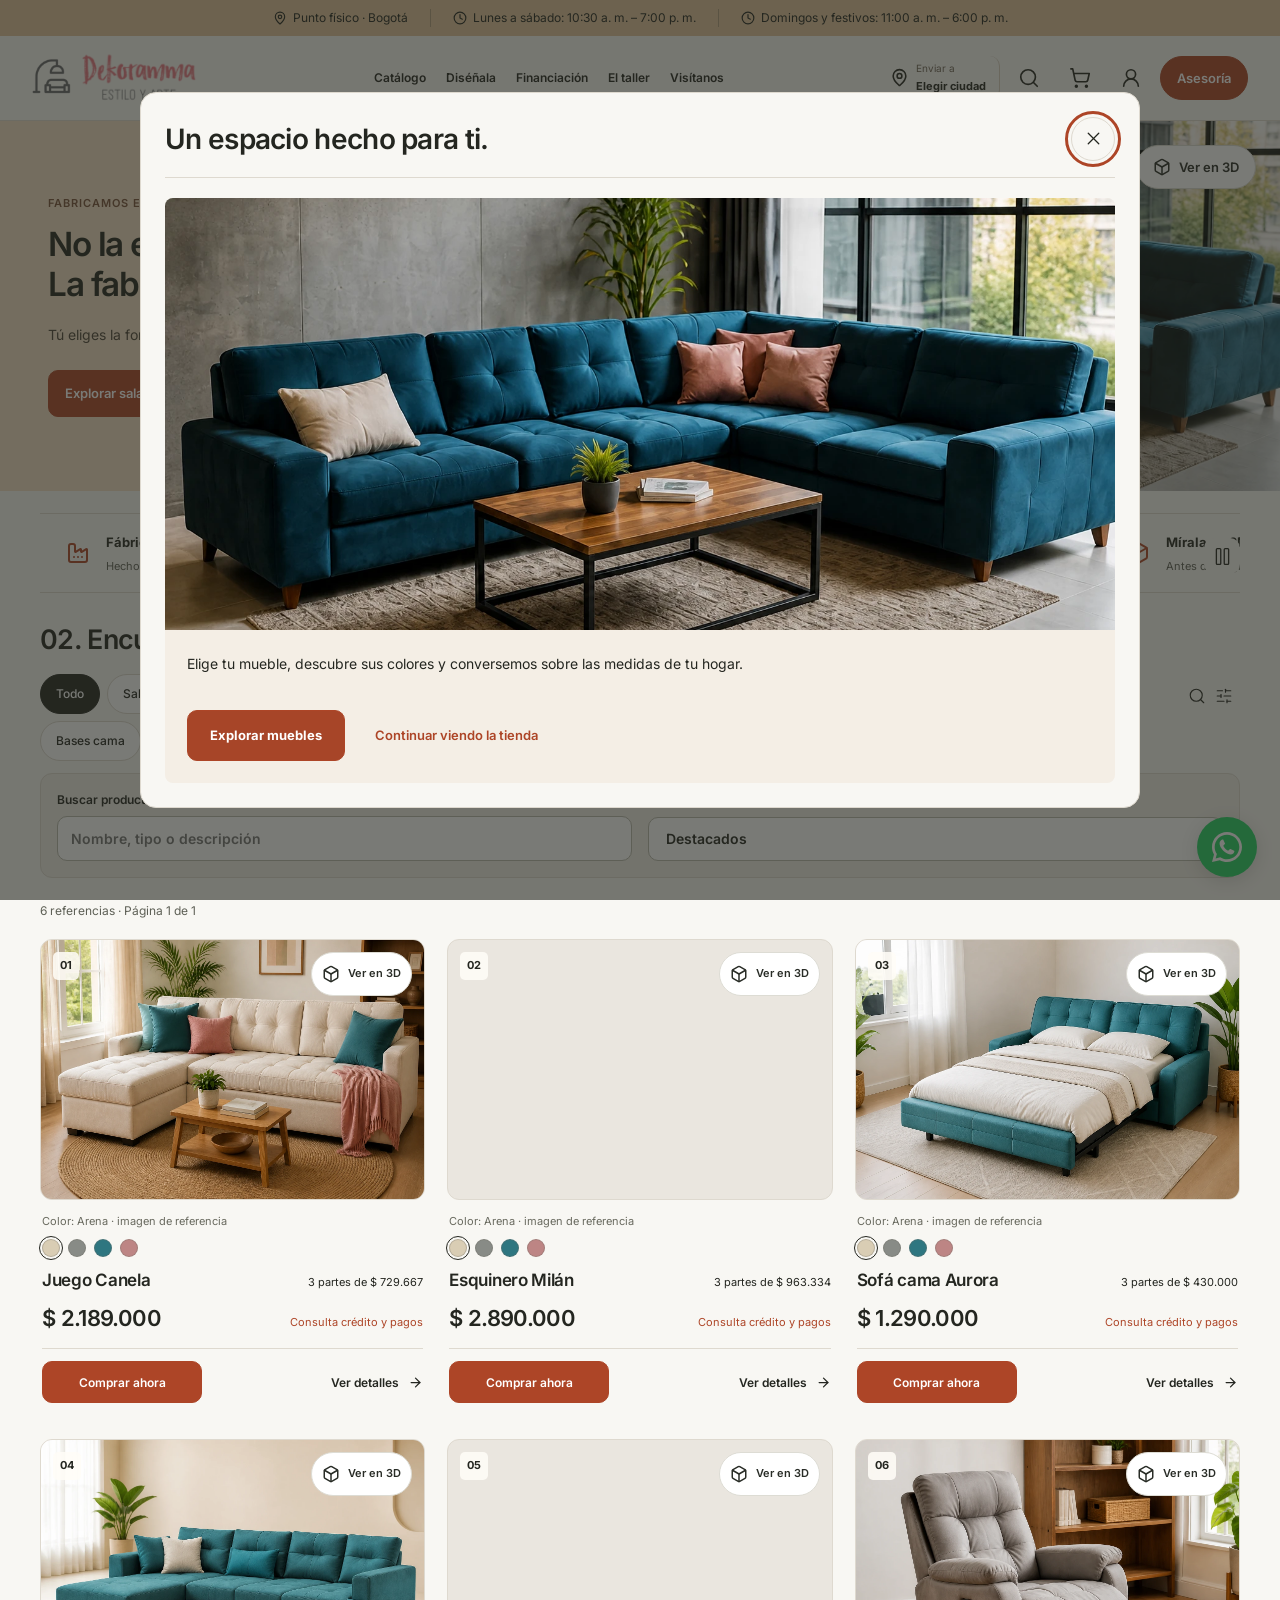
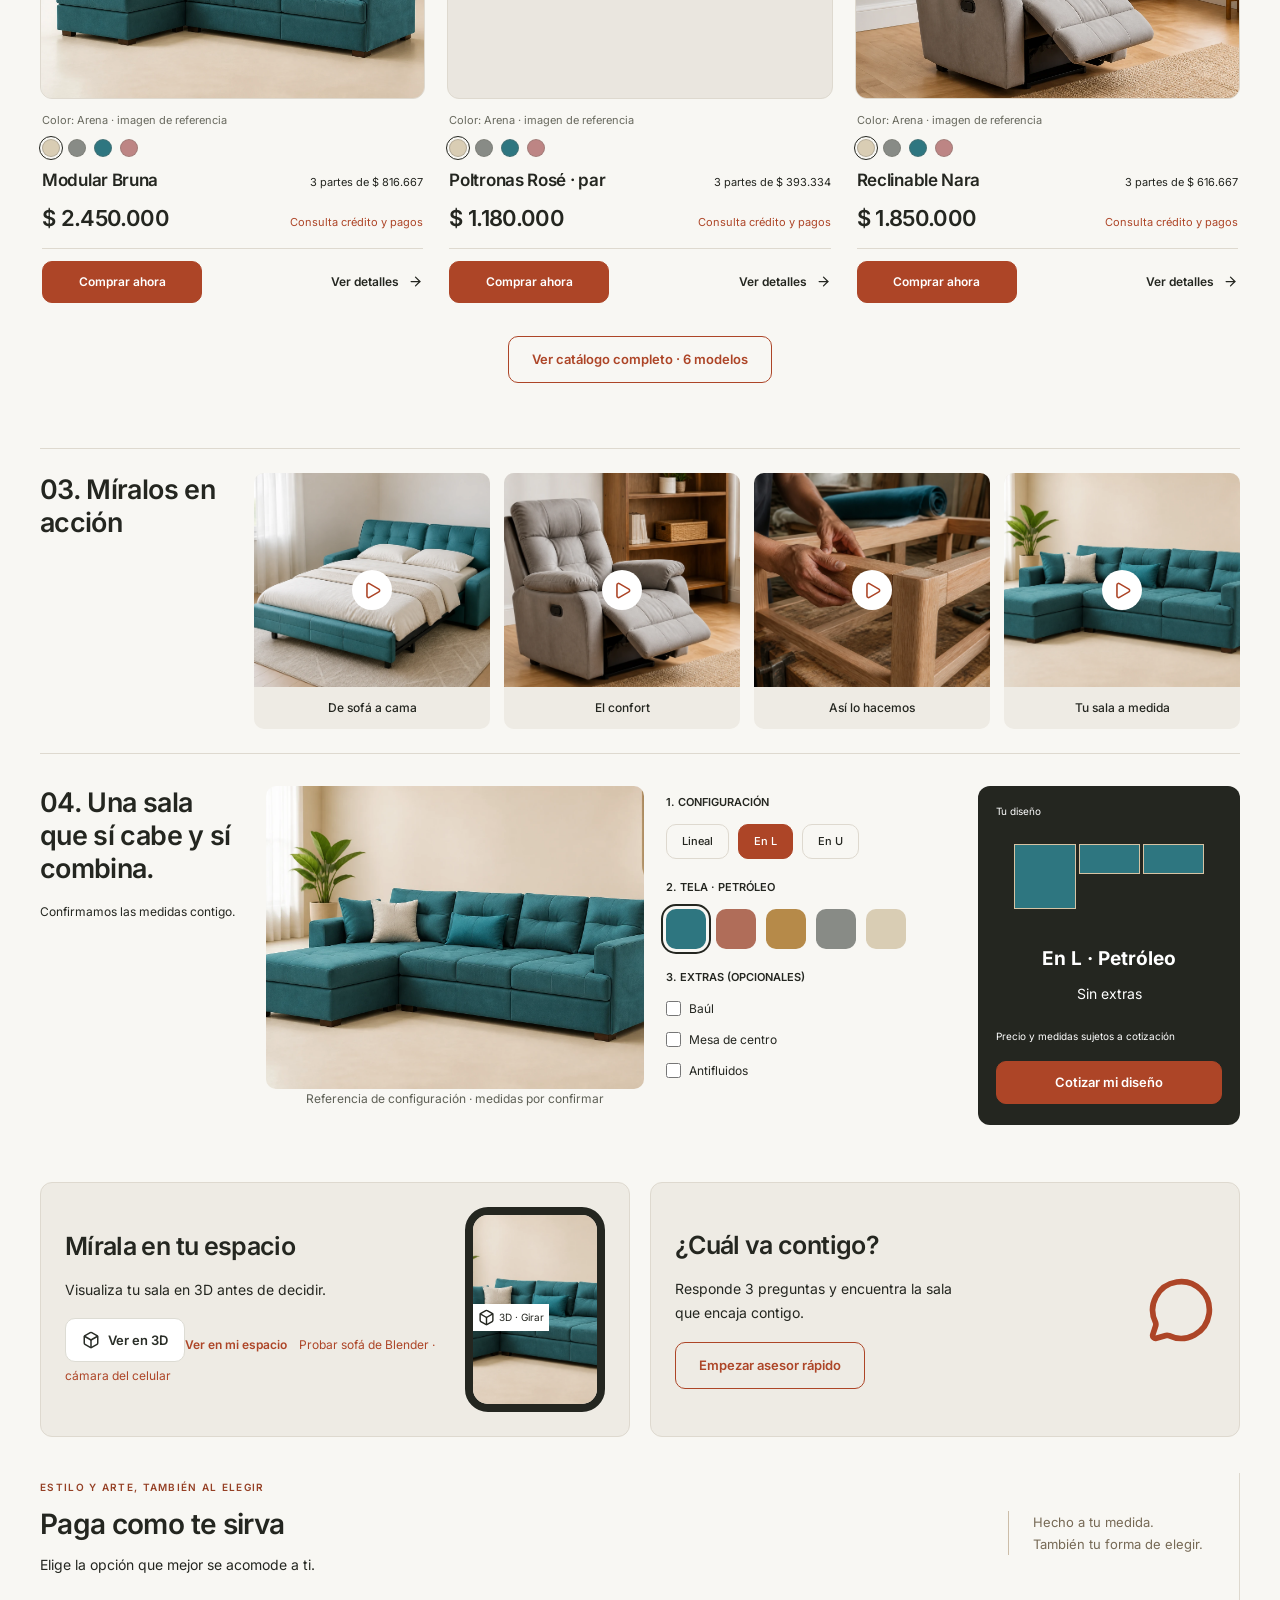
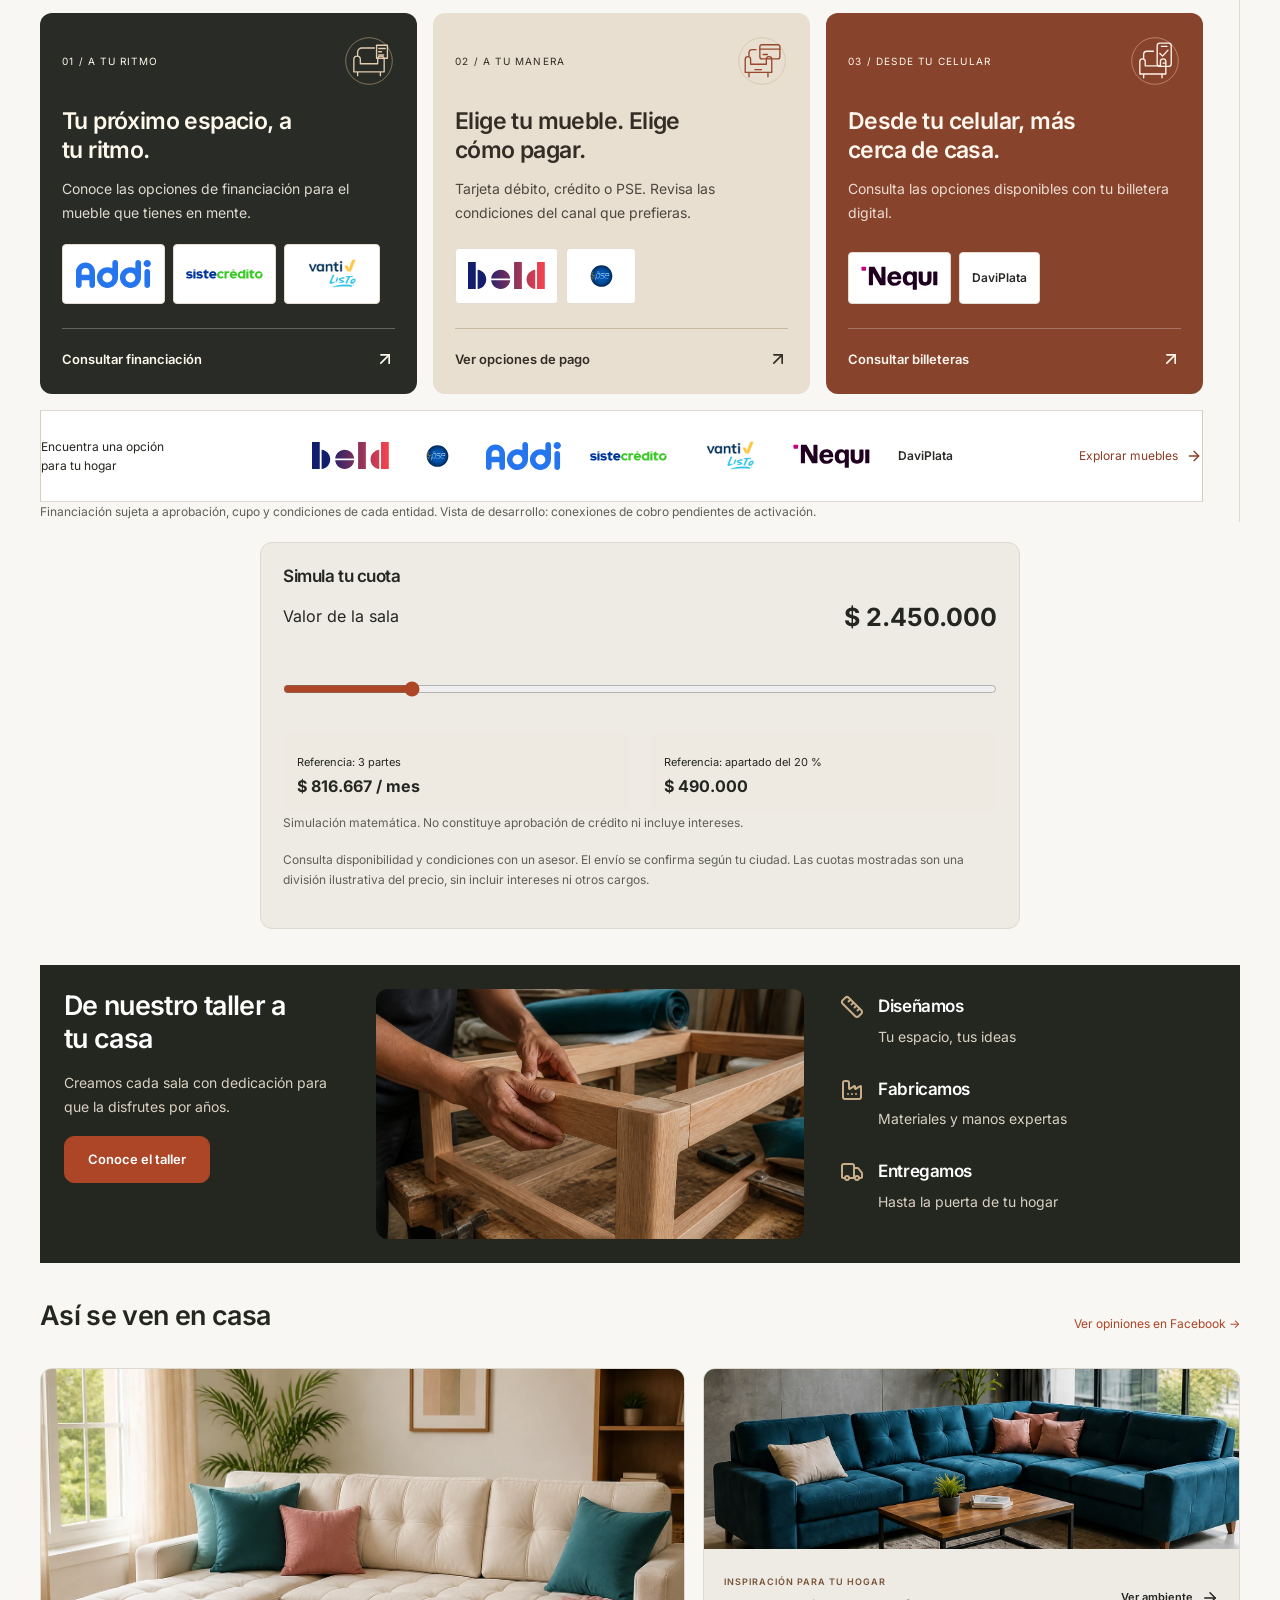
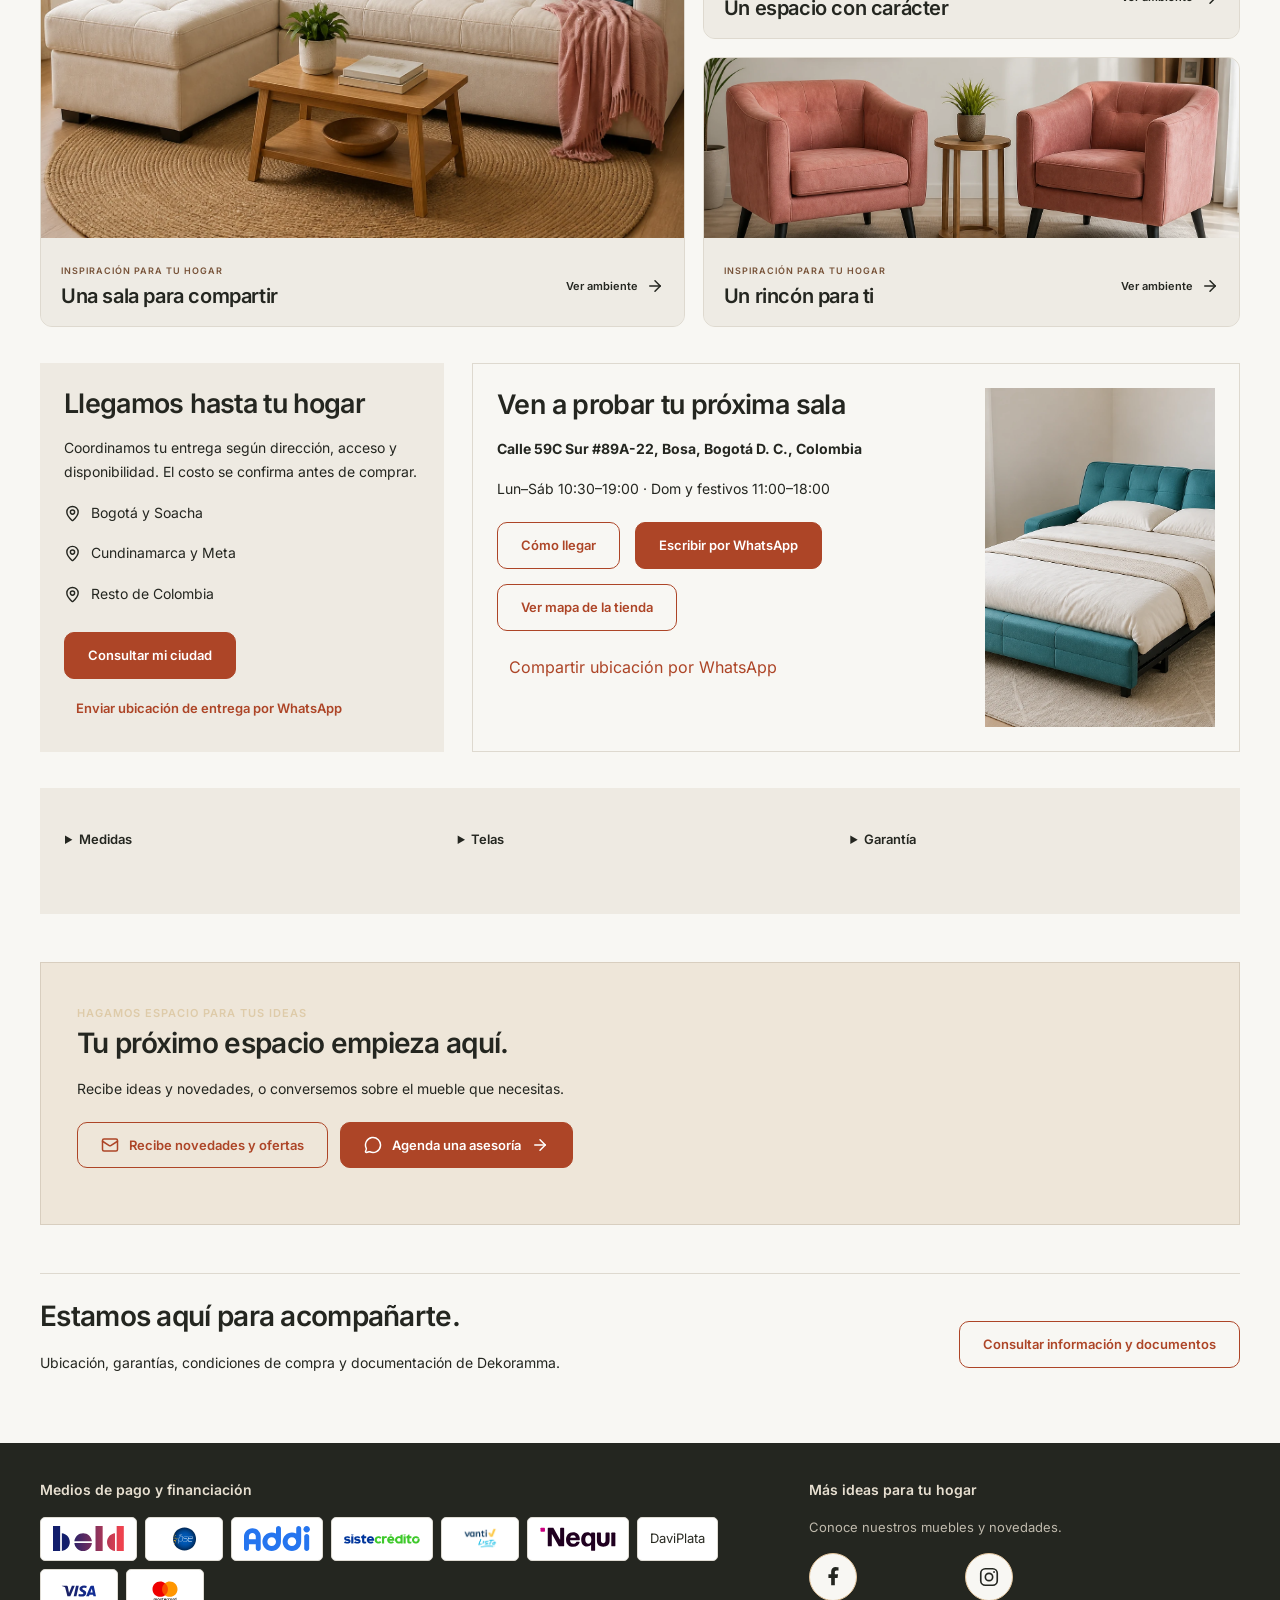
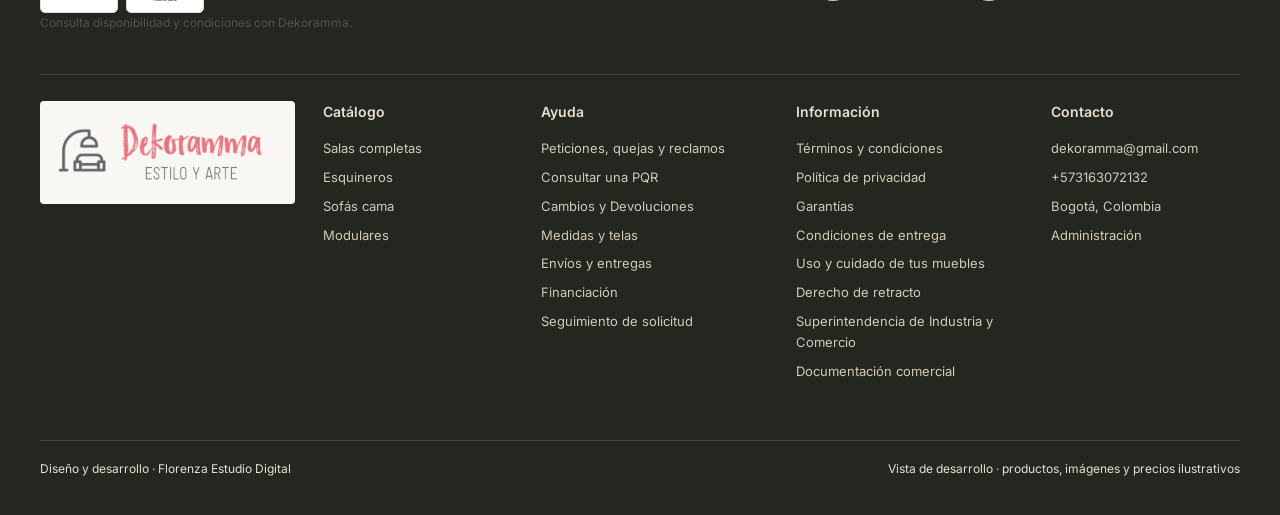
==== commit 7a4f3c51: "Permite editar punto físico y mejora lectura del administrador" ====
--- a/dekoramma.html
+++ b/dekoramma.html
@@ -1 +1 @@
-<!doctype html><html lang="es"><head><meta charset="utf-8"><meta name="viewport" content="width=device-width, initial-scale=1"><meta name="robots" content="noindex,nofollow"><meta name="referrer" content="strict-origin-when-cross-origin"><title>Dekoramma · Vista de prueba</title><link rel="icon" type="image/png" href="./dekoramma-icons/favicon-32-transparent-fa17def5c66a.png"><link rel="stylesheet" href="store.css?v=818d25a28836"><script type="module" src="store.js?v=c44fae25a32e"></script></head><body class="dekoramma-theme"><div id="root"></div></body></html>+<!doctype html><html lang="es"><head><meta charset="utf-8"><meta name="viewport" content="width=device-width, initial-scale=1"><meta name="robots" content="noindex,nofollow"><meta name="referrer" content="strict-origin-when-cross-origin"><title>Dekoramma · Vista de prueba</title><link rel="icon" type="image/png" href="./dekoramma-icons/favicon-32-transparent-fa17def5c66a.png"><link rel="stylesheet" href="store.css?v=91c6888c9f7a"><script type="module" src="store.js?v=59e299424cec"></script></head><body class="dekoramma-theme"><div id="root"></div></body></html>
--- a/store.css
+++ b/store.css
@@ -1 +1 @@
-.official-payment-action{display:grid;gap:16px;padding:clamp(18px,3vw,26px);border:1px solid #ded6ca;border-radius:16px;background:#fffdf9;color:#29251f}.payment-action-recipient{display:grid;gap:4px}.payment-action-recipient span{color:#6f675e;font-size:.82rem}.payment-action-recipient strong{font-size:clamp(1.05rem,2vw,1.2rem);overflow-wrap:anywhere}.payment-action-route{padding:10px 12px;border-left:3px solid #b9425d;background:#faf1f3;line-height:1.45}.payment-action-reminder{color:#514a43;line-height:1.55}.official-payment-action .payment-action-button{display:inline-flex;align-items:center;justify-content:center;width:100%;min-height:48px;padding:12px 18px;border-radius:10px;text-align:center;text-decoration:none}.official-payment-action .payment-action-button:disabled{cursor:not-allowed;opacity:.58}.payment-action-details{border-top:1px solid #e8e0d6;padding-top:13px;color:#5f574f;font-size:.92rem}.payment-action-details summary{width:fit-content;color:#332e29;cursor:pointer;font-weight:700}.payment-action-details[open] summary{margin-bottom:10px}.payment-action-details p{line-height:1.55}.payment-action-details p+p{margin-top:8px}.payment-action-unavailable{margin:0;padding:14px 16px;border:1px solid #ded6ca;border-radius:10px;background:#f8f4ee;color:#5f574f;line-height:1.5}@media(max-width:520px){.official-payment-action{border-radius:12px}}.furniture-page{max-width:1200px;width:100%;padding:16px 32px 40px;color:#242620}.furniture-page .furniture-masthead{display:flex;justify-content:space-between;align-items:center;gap:24px;padding-bottom:10px;border-bottom:1px solid #ded9cf}.furniture-masthead img{display:block;width:132px;height:62px;object-fit:contain}.furniture-page .back-link{display:inline-flex;align-items:center;gap:8px;font-size:13px;text-decoration:none;min-height:44px}.furniture-skip{position:absolute;left:16px;top:0;transform:translateY(-120%);padding:14px;background:#242620;color:#fff;z-index:10}.furniture-skip:focus{transform:translateY(0)}.furniture-page .furniture-hero{padding:24px 0 16px;max-width:none}.furniture-page .eyebrow{color:#8b381f;font:600 11px/1.6 Inter,Arial,sans-serif;letter-spacing:.08em;text-transform:uppercase;margin:0 0 8px}.furniture-page h1{display:block;text-transform:none;font:600 34px/1.25 Inter,Arial,sans-serif;letter-spacing:-.025em;margin:0 0 10px;max-width:none}.furniture-hero>p:last-child{font-size:15px;line-height:1.65;max-width:840px;margin:0;color:#55564c}.furniture-page .furniture-notice{display:flex;align-items:flex-start;gap:12px;background:#eee8dd;border-left:3px solid #ad4527;padding:14px 18px;margin:16px 0 20px;border-radius:0 8px 8px 0}.furniture-page .viewer-note{padding:0;margin:0;border:0;background:none;font-size:13px;line-height:1.65;color:#242620}.furniture-page .caption{font-size:13px;line-height:1.65;color:#55564c}.furniture-notice .caption{margin:6px 0 0}.furniture-page .furniture-tabs{display:grid;grid-template-columns:repeat(3,minmax(0,1fr));gap:8px;padding:0;margin:0}.furniture-page .furniture-tabs a{display:flex;min-height:44px;gap:10px;border:1px solid #ded9cf;padding:12px 16px;border-radius:6px;font-size:14px;color:#242620;background:#f3f0e9;text-decoration:none;transition:background-color .18s,border-color .18s}.furniture-page .furniture-tabs a[aria-current=page]{background:#242620;border-color:#242620;color:#fff7eb;font-weight:600;text-decoration:none}.furniture-tabs a:hover{border-color:#ad4527}.furniture-tab-arrow{margin-left:auto}.furniture-page h2{text-transform:none;font:600 21px/1.4 Inter,Arial,sans-serif;letter-spacing:-.015em;margin:0 0 12px}.furniture-section-heading .eyebrow{margin-bottom:10px}.furniture-page .furniture-content{max-width:none;margin:0 auto 28px;scroll-margin-top:24px}.furniture-page .furniture-accordion{border:0;border-bottom:1px solid #ded9cf;padding:0;margin:0}.furniture-page .furniture-accordion:first-of-type{border-top:1px solid #ded9cf}.furniture-page .furniture-accordion summary{display:flex;align-items:center;gap:14px;list-style:none;padding:16px 0;font:500 16px/1.6 Inter,Arial,sans-serif;min-height:44px}.furniture-page summary::-webkit-details-marker{display:none}.furniture-section-number{flex-shrink:0;white-space:nowrap;font-size:12px;color:#8b381f;font-weight:500}.furniture-page summary svg{margin-left:auto;transition:transform .18s}.furniture-page details[open] summary svg{transform:rotate(180deg)}.furniture-page summary:hover{color:#8b381f}.furniture-page .furniture-accordion>p{font-size:15px;line-height:1.75;max-width:900px;margin:0;padding:0 32px 18px}.furniture-resources{display:grid;grid-template-columns:1.15fr 1fr;gap:28px;padding:24px;border:1px solid #ded9cf;background:#f0ece3;border-radius:10px}.furniture-page .furniture-resources .legal-section{border:0;padding:0;min-width:0}.furniture-resources h2{font-size:20px}.furniture-resources p,.furniture-resources a{font-size:14px;line-height:1.8}.furniture-page a{text-underline-offset:4px}.furniture-page .furniture-downloads{display:grid;gap:10px;margin:14px 0}.furniture-page .furniture-downloads .button{display:flex;align-items:center;justify-content:flex-start;white-space:normal;height:auto;min-height:48px;padding:14px 16px;font:500 13px/1.6 Inter,Arial,sans-serif;border:1px solid #8a7b68;color:#242620;background:transparent;text-align:left;text-transform:none;letter-spacing:0;border-radius:4px}.furniture-page .furniture-downloads .button:hover{background:#e6dece}.furniture-footer{margin:20px 0 0;font-size:13px;line-height:2}.furniture-page :is(a,summary):focus-visible{outline:3px solid #ad4527;outline-offset:5px;border-radius:3px}@media(max-width:700px){.furniture-page{padding:12px 16px 28px;width:100%}.furniture-page h1{font-size:26px}.furniture-page .furniture-tab-arrow{display:none}.furniture-masthead img{width:112px;height:52px}.furniture-page .back-link{font-size:12px}.furniture-page .furniture-hero{padding:18px 0 14px}.furniture-hero>p:last-child{font-size:15px}.furniture-page .furniture-notice{padding:12px;gap:10px}.furniture-page .furniture-tabs{grid-template-columns:repeat(3,minmax(0,1fr));gap:6px;margin:0}.furniture-page .furniture-tabs a{min-height:44px;padding:10px 6px;flex-direction:column;justify-content:center;gap:6px;font-size:12px;text-align:center;line-height:1.4}.furniture-page .furniture-accordion summary{gap:10px;font-size:14px;padding:14px 0}.furniture-page .furniture-accordion>p{padding:0 0 16px}.furniture-resources{grid-template-columns:1fr;padding:18px 16px;gap:24px}.furniture-page .furniture-resources h2{font-size:20px}}@media(prefers-reduced-motion:reduce){.furniture-page *,.furniture-page *:before{transition:none!important;scroll-behavior:auto!important}}@media print{.furniture-masthead,.furniture-tabs,.furniture-skip{display:none!important}.furniture-page{max-width:none;padding:0}.furniture-resources{display:block}.furniture-page .furniture-accordion>p{display:block!important}}.furniture-originals{border-top:1px solid #ded9cf;padding-top:20px}.furniture-pdf-grid{display:grid;grid-template-columns:repeat(2,minmax(0,1fr));gap:12px}.furniture-pdf-card{display:grid;grid-template-columns:auto minmax(0,1fr);gap:10px 14px;align-items:center;border:1px solid #ded9cf;border-radius:6px;padding:16px;background:#f0ece3}.furniture-pdf-icon{display:grid;justify-items:center;gap:2px;color:#8b381f;font-size:10px;font-weight:600}.furniture-pdf-card h3{font:600 14px/1.5 Inter,Arial,sans-serif;margin:0;text-transform:none}.furniture-pdf-actions{grid-column:2;display:flex;flex-wrap:wrap;align-items:center;gap:10px 16px}.furniture-pdf-actions a,.furniture-pdf-actions .pdf-view{font:500 13px/1.5 Inter,Arial,sans-serif;min-height:44px;display:inline-flex;align-items:center;gap:6px}.furniture-pdf-actions .pdf-view{padding:10px 16px;background:#242620;color:#fff7eb;border-radius:4px;text-decoration:none}.furniture-pdf-actions .pdf-view:hover{background:#454b40}.furniture-pdf-actions [aria-disabled=true]{opacity:.65;pointer-events:none}.furniture-pdf-actions .pdf-error{width:100%;margin:0;color:#8b381f;font-size:13px}@media(max-width:700px){.furniture-pdf-grid{grid-template-columns:1fr}}.furniture-page .furniture-tabs{margin-bottom:20px}.campaign-slide.campaign-slide--charcoal{--campaign-surface: #242620;--campaign-heading: #fff7eb;--campaign-body: #e8dfd1;--campaign-accent: #e1c39b;--campaign-rule: #e1c39b4a;--campaign-button: #ad4527;--campaign-button-hover: #94391f;--campaign-button-text: #fffaf2}.campaign-slide{--campaign-surface-rgb: 69 75 64}.campaign-slide.campaign-slide--sand{--campaign-surface-rgb: 223 208 185}.campaign-slide.campaign-slide--charcoal{--campaign-surface-rgb: 36 38 32}.campaign-slide .campaign-photo img,.campaign-slide .campaign-photo .banner-video{object-fit:var(--campaign-image-fit, cover);object-position:var(--campaign-image-position, center)}.campaign-slide.campaign-layout--image,.campaign-slide.campaign-layout--overlay,.campaign-slide.campaign-layout--card{position:relative;isolation:isolate;display:block}.campaign-slide.campaign-layout--image>.campaign-photo,.campaign-slide.campaign-layout--overlay>.campaign-photo,.campaign-slide.campaign-layout--card>.campaign-photo{position:absolute;inset:0;width:100%;height:100%;min-height:0}.campaign-slide.campaign-layout--image{background:#242620}.campaign-image-link{position:absolute;inset:0;display:block;width:100%;height:100%;padding:0;border:0;border-radius:0;background:transparent;box-shadow:none}.campaign-image-link:hover,.campaign-image-link:disabled{background:transparent;opacity:1}.campaign-image-link picture,.campaign-image-link img{display:block;width:100%;height:100%}.campaign-image-link:focus-visible{outline:3px solid #e1c39b;outline-offset:-7px}.campaign-video-category{position:absolute;width:1px;height:1px;padding:0;overflow:hidden;clip-path:inset(50%)}.campaign-video-category:focus-visible{clip-path:none;width:auto;height:auto;padding:12px;top:14px;left:14px;z-index:4}.campaign-slide.campaign-layout--overlay>.campaign-copy,.campaign-slide.campaign-layout--card>.campaign-copy{position:relative;z-index:2;width:44%;min-height:inherit}.campaign-slide.campaign-layout--overlay>.campaign-copy{background:transparent}.campaign-slide.campaign-layout--overlay:before{content:"";position:absolute;inset:0;z-index:1;pointer-events:none;background:linear-gradient(90deg,rgb(var(--campaign-surface-rgb) / .98) 0%,rgb(var(--campaign-surface-rgb) / .92) 30%,rgb(var(--campaign-surface-rgb) / .68) 46%,transparent 76%)}.campaign-slide.campaign-layout--overlay>.campaign-copy:before,.campaign-slide.campaign-layout--overlay>.campaign-copy:after{display:none}.campaign-slide.campaign-layout--card>.campaign-copy{margin:20px;width:calc(44% - 20px);min-height:0;background:rgb(var(--campaign-surface-rgb) / .96);border-radius:6px;box-shadow:0 10px 32px #17191224}.campaign-slide.campaign-layout--card{display:flow-root}.campaign-slide.campaign-layout--overlay .campaign-photo>.campaign-demo,.campaign-slide.campaign-layout--card .campaign-photo>.campaign-demo{left:auto;z-index:3}.campaign-slide.campaign-layout--overlay .campaign-photo>.campaign-illustration,.campaign-slide.campaign-layout--card .campaign-photo>.campaign-illustration{z-index:3}.campaign-slide.campaign-layout--overlay .campaign-deadline,.campaign-slide.campaign-layout--card .campaign-deadline{left:auto;width:calc(56% - 28px);z-index:3}.campaign-slide--preview button:disabled{opacity:1;cursor:default}@media(min-width:601px){.campaign-slide.campaign-layout--split-left{grid-template-columns:44% 56%}.campaign-slide.campaign-layout--split-left>.campaign-copy{grid-column:1;grid-row:1}.campaign-slide.campaign-layout--split-left>.campaign-photo{grid-column:2;grid-row:1}.campaign-slide.campaign-layout--split-right{grid-template-columns:56% 44%}.campaign-slide.campaign-layout--split-right>.campaign-copy{grid-column:2;grid-row:1}.campaign-slide.campaign-layout--split-right>.campaign-photo{grid-column:1;grid-row:1}}@media(max-width:600px){.campaign-slide.campaign-layout--image,.campaign-slide.campaign-layout--overlay,.campaign-slide.campaign-layout--card{min-height:552px}.campaign-slide.campaign-layout--overlay>.campaign-copy,.campaign-slide.campaign-layout--card>.campaign-copy{width:100%;min-height:0}.campaign-slide.campaign-layout--overlay:before{background:linear-gradient(180deg,rgb(var(--campaign-surface-rgb) / .97) 0%,rgb(var(--campaign-surface-rgb) / .88) 39%,rgb(var(--campaign-surface-rgb) / .2) 67%,transparent 82%)}.campaign-slide.campaign-layout--card>.campaign-copy{margin:14px;width:calc(100% - 28px)}.campaign-slide.campaign-layout--overlay .campaign-photo>.campaign-demo,.campaign-slide.campaign-layout--card .campaign-photo>.campaign-demo{inset:auto 12px 106px}.campaign-slide.campaign-layout--overlay .campaign-deadline,.campaign-slide.campaign-layout--card .campaign-deadline{left:12px;right:12px;width:auto}}.dekoramma-theme .brand-button.brand-button.brand-button{display:inline-flex;align-items:center;justify-content:center;gap:9px;background:var(--accent);color:#fff;border:1px solid var(--accent);font-family:var(--font-ui);font-size:13px;font-weight:600;line-height:1.6;letter-spacing:0;text-transform:none;text-decoration:none;border-radius:var(--radius-control);min-height:44px;padding:12px 16px;box-shadow:none;cursor:pointer;max-width:100%;width:auto;transition:background-color .16s,border-color .16s,color .16s}.dekoramma-theme .brand-button.brand-button.brand-button:hover{filter:none}.dekoramma-theme .brand-button.brand-button.brand-button:focus-visible{outline:3px solid var(--focus);outline-offset:3px}.dekoramma-theme .brand-button.brand-button.brand-button:disabled{opacity:.55;cursor:wait}.dekoramma-theme .brand-button.brand-button.brand-button--secondary{background:transparent;color:var(--ink);border-color:#b9b9ad}.dekoramma-theme .brand-button.brand-button.brand-button--secondary:hover{background:var(--surface-warm)}.dekoramma-theme .brand-button.brand-button.brand-button--danger{background:transparent;color:var(--accent);border-color:var(--accent)}.dekoramma-theme .brand-button.brand-button.brand-button--danger:hover{background:var(--surface-warm)}@media(max-width:600px){.dekoramma-theme .brand-button.brand-button.brand-button{padding:10px 13px;font-size:12px}}@media(prefers-reduced-motion:reduce){.dekoramma-theme .brand-button.brand-button.brand-button{transition:none}}@media(min-width:601px){.dekoramma-theme .pqra-filters>.brand-button{justify-self:start}}.hero-designed{--hero-panel:#242620;--hero-ink:#fff;--hero-muted:#e1c39b;position:relative;isolation:isolate}.hero-designed .hero-image>picture{position:absolute;inset:0;display:block;width:100%;height:100%}.hero-designed .hero-image>picture>img{display:block;width:100%;height:100%;object-fit:cover}.hero-designed.hero-palette--olive{--hero-panel:#454b40;--hero-ink:#fff7eb;--hero-muted:#e1c39b}.hero-designed.hero-palette--sand{--hero-panel:#dfd0b9;--hero-ink:#242620;--hero-muted:#79523a}.hero-designed .hero-copy{background:var(--hero-panel);color:var(--hero-ink)}.hero-designed .hero-copy .eyebrow{color:var(--hero-muted)}.hero-designed.hero-palette--sand .outline.light{color:#242620;border-color:#79523a}.hero-designed.hero-palette--sand .hero-copy p{color:#4d4437}.hero-designed.hero-layout--image{display:block!important}.hero-layout--image .hero-image{width:100%;height:100%;min-height:inherit;background:transparent}.hero-image-link{position:absolute;inset:0;width:100%;height:100%;border:0;background:transparent;padding:0;border-radius:0}.hero-image-link:hover{background:transparent}.hero-image-link:focus-visible{outline:3px solid #ad4527;outline-offset:-4px}.hero-designed.hero-layout--overlay,.hero-designed.hero-layout--card{display:block!important;min-height:430px}.hero-layout--overlay .hero-image,.hero-layout--card .hero-image{position:absolute;inset:0;width:100%;height:100%}.hero-layout--overlay .hero-copy,.hero-layout--card .hero-copy{position:relative;z-index:1;width:48%;height:100%;pointer-events:none}.hero-layout--overlay .hero-copy{background:linear-gradient(90deg,#242620e8,#24262099,transparent);color:#fffaf2;width:60%}.hero-layout--overlay .hero-copy .eyebrow{color:#e1c39b}.hero-layout--overlay .hero-copy .outline.light{color:#fffaf2;border-color:#fffaf2}.hero-layout--overlay .actions,.hero-layout--card .actions{pointer-events:auto}.hero-layout--card .hero-copy{width:42%;height:calc(100% - 48px);margin:24px;padding:24px;display:flex;flex-direction:column;justify-content:center;box-shadow:0 8px 28px #24262022}@media(min-width:601px){.hero-designed.hero-layout--split-right{grid-template-columns:56% 44%}.hero-layout--split-right .hero-copy{grid-column:2;grid-row:1}.hero-layout--split-right .hero-image{grid-column:1;grid-row:1}}@media(max-width:1000px)and (min-width:601px){.hero-designed.hero-layout--overlay,.hero-designed.hero-layout--card{min-height:360px}.hero-layout--card .hero-copy{width:50%;margin:18px;height:calc(100% - 36px);padding:20px 42px}}@media(max-width:600px){.hero-designed .hero-image>picture{position:absolute;inset:0}.hero-designed.hero-layout--image .hero-image{position:absolute;inset:0}.hero-designed.hero-layout--overlay,.hero-designed.hero-layout--card{min-height:553px}.hero-layout--overlay .hero-copy{width:100%;min-height:553px;justify-content:flex-end;background:linear-gradient(0deg,#242620ef,#2426209c 55%,transparent)}.hero-layout--card .hero-copy{position:absolute;bottom:0;width:calc(100% - 32px);height:auto;margin:16px;padding:22px}.hero-designed .hero-image{position:relative}.hero-layout--overlay .hero-image,.hero-layout--card .hero-image{position:absolute}.hero-layout--overlay .hero-copy,.hero-layout--card .hero-copy{display:flex;flex-direction:column}.hero-layout--card .hero-copy h1{font-size:30px}}.hero-designed.hero-palette--champagne{--hero-panel:#F2DFC5;--hero-ink:#242620;--hero-muted:#79523a}.hero-designed.hero-palette--champagne .hero-copy p{color:#4d4437}.hero-designed.hero-palette--champagne .hero-copy .outline.light{color:#242620;border-color:#79523a}.footer-community:has(.dk-social-links){min-width:0}.footer-community nav.dk-social-links{display:grid;grid-template-columns:repeat(auto-fit,148px);width:304px;gap:12px 8px;max-width:100%}.dk-social-links .dk-social-slot{display:block;width:148px;height:48px}.footer-community .dk-social-links a.dk-social-link{box-sizing:border-box;display:flex;position:relative;align-items:center;justify-content:flex-start;gap:0;flex:none;width:48px;height:48px;min-height:48px;padding:0;overflow:hidden;border:1px solid #E1C39B;border-radius:24px;background:#f8f7f3;color:#242620;text-decoration:none;transition:width .28s ease,transform .28s ease,box-shadow .28s ease,background-color .28s ease,color .28s ease}.dk-social-links .dk-social-symbol{display:grid;place-items:center;width:46px;height:46px;flex:0 0 46px}.dk-social-links .dk-social-label{font-size:14px;font-weight:600;white-space:nowrap;opacity:0;transform:translate(-8px);transition:opacity .18s ease,transform .28s ease}@media(hover:hover)and (pointer:fine){.footer-community .dk-social-links a.dk-social-link:hover{width:148px;transform:translateY(-3px);box-shadow:0 6px 14px #2426201f;background:#ad4527;color:#f8f7f3}.dk-social-links .dk-social-link:hover .dk-social-label{opacity:1;transform:translate(0)}}.footer-community .dk-social-links a.dk-social-link:focus-visible{width:148px;background:#f2dfc5;color:#242620;outline:2px solid #AD4527;outline-offset:3px;box-shadow:0 6px 14px #2426201f}.dk-social-links .dk-social-link:focus-visible .dk-social-label{opacity:1;transform:translate(0)}@media(hover:none),(pointer:coarse),(max-width:700px){.footer-community .dk-social-links a.dk-social-link{width:148px}.dk-social-links .dk-social-label{opacity:1;transform:none}}@media(max-width:359px){.footer-community nav.dk-social-links{grid-template-columns:148px}}@media(prefers-reduced-motion:reduce){.footer-community .dk-social-links a.dk-social-link,.dk-social-links .dk-social-label{transition:none;transform:none}.footer-community .dk-social-links a.dk-social-link:hover{transform:none}}.dekoramma-theme .business-hours-bar{display:flex;align-items:center;justify-content:center;flex-wrap:wrap;gap:8px 22px;min-height:36px;padding:6px 16px;box-sizing:border-box;background:#e1c39b;color:#242620;font:400 12px/1.5 Inter;letter-spacing:0}.dekoramma-theme .business-hours-bar :is(summary,span,time){font:inherit;letter-spacing:0;color:inherit}.business-hours-bar .business-hours-place,.business-hours-bar .business-hours-period{display:flex;align-items:center;gap:6px;min-width:0}.business-hours-bar svg{flex:0 0 14px}.business-hours-bar .business-hours-place{font-weight:600}.business-hours-bar .business-hours-details{display:contents}.dekoramma-theme .business-hours-bar .business-hours-details>summary{display:none}.business-hours-bar .business-hours-periods{display:flex;gap:8px 22px;align-items:center}.business-hours-bar .business-hours-period{border-left:1px solid #24262040;padding-left:22px}.business-hours-bar .business-hours-status{font-weight:600}@media(max-width:900px){.dekoramma-theme .business-hours-bar{justify-content:space-between;gap:0 12px}.business-hours-bar .business-hours-details{display:block}.dekoramma-theme .business-hours-bar .business-hours-details>summary{display:flex;align-items:center;gap:6px;cursor:pointer;min-height:24px;padding:0;list-style:none;border-radius:2px}.business-hours-bar summary::-webkit-details-marker{display:none}.business-hours-bar .business-hours-details:not([open])>.business-hours-periods{display:none}.business-hours-bar .business-hours-details[open]{flex-basis:100%;order:2}.business-hours-bar .business-hours-details[open]>summary{justify-content:flex-end}.business-hours-bar .business-hours-periods{display:flex;flex-direction:column;align-items:flex-start;gap:5px;padding:6px 0}.business-hours-bar .business-hours-period{border:0;padding:0}.business-hours-bar .business-hours-chevron{font-size:16px}.business-hours-bar summary:focus-visible{outline:2px solid #242620;outline-offset:3px}}.photo-reveal .photo-button img{transform:scale(1);transition:transform 1.3s cubic-bezier(.2,.65,.3,1);transform-origin:center}.photo-reveal[data-in-view=true] .photo-button img{transform:scale(1.035)}@media(hover:hover){.photo-reveal[data-in-view=true] .photo-button:hover img{transform:scale(1.05)}}@media(prefers-reduced-motion:reduce){.photo-reveal .photo-button img,.photo-reveal[data-in-view=true] .photo-button img,.photo-reveal[data-in-view=true] .photo-button:hover img{transform:none;transition:none}}.gallery.gallery-showcase{grid-template-columns:minmax(0,1.3fr) minmax(0,1fr);gap:18px;margin:24px 0 56px;align-items:stretch}.gallery-showcase .gallery-ambience{position:relative;display:flex;flex-direction:column;min-width:0;overflow:hidden;text-align:left;background:#ebe2d5;color:#242620}.gallery-showcase .gallery-ambience>img{display:block;width:100%;height:180px;aspect-ratio:auto;object-fit:cover;transition:transform .6s ease}.gallery-showcase .gallery-ambience-caption{position:relative;display:flex;justify-content:space-between;align-items:center;gap:16px;padding:18px 22px;width:100%;background:#ebe2d5}.gallery-showcase .gallery-ambience-caption small{display:block;font-size:9px;letter-spacing:.14em;margin-bottom:6px;color:#79563e}.gallery-showcase .gallery-ambience-caption strong{display:block;font:600 clamp(21px,2vw,28px)/1.05 "Barlow Condensed",sans-serif}.gallery-showcase .gallery-ambience-link{display:flex;gap:8px;align-items:center;flex-shrink:0;font-size:11px}.gallery-showcase .gallery-ambience:first-child{grid-row:span 2}.gallery-showcase .gallery-ambience:first-child>img{position:absolute;inset:0;height:100%;width:100%}.gallery-showcase .gallery-ambience:first-child .gallery-ambience-caption{margin-top:auto;padding:60px 28px 28px;background:linear-gradient(transparent,#242620e8);color:#fffaf2}.gallery-showcase .gallery-ambience:first-child small{color:#e1c39b}.gallery-showcase .gallery-ambience:nth-child(3n) .gallery-ambience-caption{background:#8b4632;color:#fffaf2}.gallery-showcase .gallery-ambience:nth-child(3n) small{color:#f1d9bf}.gallery-showcase .gallery-ambience:only-child{min-height:400px;grid-column:1/-1}.gallery-showcase .gallery-ambience:focus-visible{outline:3px solid #ad4527;outline-offset:4px}@media(hover:hover){.gallery-showcase .gallery-ambience:hover>img{transform:scale(1.025)}}@media(max-width:800px){.gallery-showcase .gallery-ambience-caption{padding:16px;flex-wrap:wrap;gap:12px}.gallery-showcase .gallery-ambience-caption small{font-size:8px}.gallery-showcase .gallery-ambience>img{height:155px}}@media(max-width:600px){.gallery.gallery-showcase{grid-template-columns:1fr;gap:16px;margin-bottom:34px}.gallery-showcase .gallery-ambience:first-child{grid-row:auto;min-height:330px}.gallery-showcase .gallery-ambience>img{height:220px}.gallery-showcase .gallery-ambience-caption{flex-wrap:nowrap}.gallery-showcase .gallery-ambience:first-child .gallery-ambience-caption{padding:60px 20px 22px}.gallery-showcase .gallery-ambience-caption strong{font-size:25px}}@media(prefers-reduced-motion:reduce){.gallery-showcase .gallery-ambience>img{transition:none}}.product-media-launchers{display:grid;grid-template-columns:1fr 1fr;gap:14px}.product-media-launch{display:flex;align-items:center;gap:14px;text-align:left;padding:14px;background:#faf8f4;color:#292b24;border:1px solid #d8d0c5;border-radius:8px;min-width:0}.product-media-launch:hover{background:#f0e7db}.product-media-launch img,.product-media-symbol{width:68px;height:68px;object-fit:cover;border-radius:5px;flex-shrink:0}.product-media-symbol{display:grid;place-items:center;background:#eee3d4;color:#a64325;font-size:32px}.product-media-launch strong,.product-media-launch small{display:block}.product-media-launch small{font-weight:400;line-height:1.5;margin-top:6px}.product-media-dialog{box-sizing:border-box;width:min(1100px,calc(100% - 32px));max-height:calc(100dvh - 32px);padding:26px;border:1px solid #ded6ca;border-radius:12px;background:#faf8f4;color:#292b24;overflow:auto;box-shadow:0 20px 90px #0004}.product-media-dialog::backdrop{background:#20221dcc;backdrop-filter:blur(3px)}.product-media-dialog header{display:flex;align-items:flex-start;justify-content:space-between;gap:16px}.product-media-dialog h2{margin:6px 0 12px;font-size:28px}.product-media-dialog header>button{font-size:25px;line-height:1;width:42px;height:42px;padding:5px;flex-shrink:0}.product-media-dialog .eyebrow{margin:0;font-size:11px;line-height:1.5}.product-media-help{max-width:780px;line-height:1.6;font-size:14px}.product-media-workspace{border:0;margin:0;padding:0;min-width:0}.product-media-workspace input[hidden]{display:none}.product-media-toolbar{display:flex;align-items:center;justify-content:space-between;gap:12px;margin:20px 0}.product-media-toolbar strong{font-size:14px}.product-media-dialog button{cursor:pointer}.product-media-dialog button:disabled{opacity:.55;cursor:wait}.product-media-dialog button:focus-visible{outline:3px solid #b9502f;outline-offset:3px}.product-media-tiles{display:grid;grid-template-columns:repeat(3,minmax(0,1fr));gap:16px}.product-media-tile{min-width:0;background:#fff;border:1px solid #dfd7cb;border-radius:8px;overflow:hidden}.product-media-preview{position:relative;background:#eee8df}.product-media-preview img{display:block;width:100%;height:170px;object-fit:contain}.product-media-preview>span{position:absolute;top:10px;left:10px;background:#292b24;color:#fff;padding:5px 9px;border-radius:4px;font-size:12px}.product-media-fields{padding:14px;display:grid;gap:10px}.product-media-fields label{font-size:12px;display:grid;gap:5px;font-weight:600}.product-media-fields input,.product-media-fields select{box-sizing:border-box;width:100%;min-width:0;padding:9px;border:1px solid #d6cebf;border-radius:4px;background:#fff;font:inherit;font-size:14px;font-weight:400;color:#292b24}.product-media-tile-actions{display:flex;flex-wrap:wrap;align-items:center;gap:8px}.product-media-tile-actions button{font-size:12px;padding:9px;min-height:36px}.product-media-remove{border:0;background:transparent;color:#994127;text-decoration:underline;text-underline-offset:3px}.product-media-empty{display:flex;flex-direction:column;align-items:center;justify-content:center;min-height:170px;gap:8px;background:#f5efe6;color:#675442;border:1px dashed #bca88f;border-radius:8px}.product-media-empty:hover{background:#ece0ce}.product-media-empty>span{font-size:32px;font-weight:400}.product-media-empty small{font-weight:400}.product-media-tile video{display:block;width:100%;height:190px;object-fit:contain;background:#242620}.product-media-dialog footer{display:flex;justify-content:space-between;align-items:center;gap:16px;border-top:1px solid #ddd4c6;padding-top:16px;margin-top:24px}.product-media-dialog footer p{font-size:13px;line-height:1.5;max-width:460px}.product-media-dialog footer button{flex-shrink:0}@media(max-width:800px){.product-media-tiles{grid-template-columns:repeat(2,minmax(0,1fr))}.product-media-launchers{grid-template-columns:1fr}.product-media-dialog{padding:20px}}@media(max-width:500px){.product-media-dialog{width:calc(100% - 16px);max-height:calc(100dvh - 16px);padding:16px}.product-media-dialog h2{font-size:23px}.product-media-tiles{grid-template-columns:1fr}.product-media-toolbar,.product-media-dialog footer{align-items:stretch;flex-direction:column}.product-media-preview img{height:210px}.product-media-empty{min-height:110px}.product-media-fields input,.product-media-fields select{font-size:16px}}.product-media-dialog footer{background:transparent;color:inherit;padding-bottom:0}.product-media-dialog .eyebrow{color:#805033}.banner-design-controls{min-width:0;margin:18px 0;padding:18px;border:1px solid #ded4c5;border-radius:12px;background:#fbf8f3;color:#282b22}.banner-design-controls h4{font-size:15px;line-height:1.3;margin:0 0 12px}.banner-design-controls h4:not(:first-child){margin-top:20px}.banner-design-controls .bd-layout-options{display:grid;grid-template-columns:repeat(3,minmax(0,1fr));gap:9px}.banner-design-controls .bd-layout-options>button{display:flex;flex-direction:column;gap:7px;min-width:0;background:#fffdf9;border:1px solid #d9cebe;border-radius:8px;color:#44382d;padding:10px;text-align:left;box-shadow:none;cursor:pointer}.banner-design-controls .bd-layout-options>button[aria-pressed=true],.banner-design-controls .bd-palettes>button[aria-pressed=true]{border-color:#ad4527;box-shadow:0 0 0 2px #ad452724;background:#f7eee2}.banner-design-controls button:focus-visible{outline:3px solid #b98a50;outline-offset:2px}.banner-design-controls .bd-layout-options strong{font-size:12px;line-height:1.3}.banner-design-controls .bd-layout-options small{font-size:10px;font-weight:400;line-height:1.45;color:#786b5b}.banner-design-controls .bd-diagram{display:block;position:relative;overflow:hidden;width:100%;height:65px;border-radius:4px;background:#464c41}.banner-design-controls .bd-photo{position:absolute;inset:0 0 0 44%;background:linear-gradient(145deg,#c5b899 0 48%,#9aab99 48% 76%,#6c8073 76%)}.banner-design-controls .bd-copy{position:absolute;left:7%;top:21%;width:29%;display:grid;gap:4px}.banner-design-controls .bd-copy i{height:4px;background:#f5e5ca;border-radius:1px}.banner-design-controls .bd-copy i:nth-child(2){width:75%;opacity:.65}.banner-design-controls .bd-copy .bd-cta{height:8px;width:55%;margin-top:3px;background:#d2ad7b}.banner-design-controls .bd-diagram--split-right .bd-photo{inset:0 44% 0 0}.banner-design-controls .bd-diagram--split-right .bd-copy{left:auto;right:7%}.banner-design-controls .bd-diagram--overlay .bd-photo,.banner-design-controls .bd-diagram--card .bd-photo,.banner-design-controls .bd-diagram--image .bd-photo{inset:0}.banner-design-controls .bd-diagram--overlay .bd-copy{padding:10px;left:3%;top:11%;width:42%;background:#24262099}.banner-design-controls .bd-diagram--card .bd-copy{padding:9px;left:6%;top:13%;width:40%;background:#f1e4d0;border-radius:3px}.banner-design-controls .bd-diagram--card .bd-copy i{background:#454b40}.banner-design-controls .bd-diagram--image .bd-copy{display:none}.banner-design-controls .bd-palettes{display:flex;gap:8px;flex-wrap:wrap}.banner-design-controls .bd-palettes>button{display:flex;align-items:center;gap:8px;padding:8px 10px;background:#fffdf9;border:1px solid #d9cebe;border-radius:7px;color:#44382d;font-size:12px;cursor:pointer}.banner-design-controls .bd-swatches{display:flex;border:1px solid #cdbfa9;border-radius:20px;overflow:hidden}.banner-design-controls .bd-swatches i{width:12px;height:20px}.banner-design-controls .bd-image-options{display:grid;grid-template-columns:repeat(2,minmax(0,1fr));gap:12px;margin:18px 0 10px}.banner-design-controls .bd-image-options label{min-width:0;font-size:12px;line-height:1.45}.banner-design-controls .bd-image-options select{width:100%;min-width:0;margin-top:6px;font-size:12px}.banner-design-controls .bd-tip,.banner-design-controls .bd-image-guide p{font-size:12px;line-height:1.6;color:#716451;margin:12px 0 0}.banner-design-controls .bd-upload-hint{font-size:12px;line-height:1.6;background:#eee5d7;color:#5d4c39;border-radius:7px;padding:12px;margin:14px 0 0}.banner-design-controls .bd-upload-hint strong{display:block;margin-bottom:3px}.banner-design-controls .bd-image-guide{margin-top:14px;border-top:1px solid #e0d6c8;padding-top:12px}.banner-design-controls .bd-image-guide summary{font-size:12px;font-weight:600;cursor:pointer}@media(max-width:600px){.banner-design-controls{padding:12px}.banner-design-controls .bd-layout-options{grid-template-columns:repeat(2,minmax(0,1fr))}.banner-design-controls .bd-image-options{grid-template-columns:1fr}.banner-design-controls .bd-palettes>button{flex:1 1 40%;justify-content:center}}.content-section-preview{width:100%;min-width:0;margin:18px 0 24px;border:1px solid #dcd2c4;border-radius:14px;overflow:hidden;background:#fbf8f3;color:#282b22}.content-section-preview .csp-caption{display:flex;justify-content:space-between;flex-wrap:wrap;gap:6px 16px;padding:13px 17px;border-bottom:1px solid #ded5c9;font-size:13px;background:#f1e9dd}.content-section-preview .csp-caption>span{font-size:11px;color:#756759}.content-section-preview .csp-scene{padding:16px;overflow:hidden;pointer-events:none}.content-section-preview :is(.csp-banner-copy,.csp-gallery,.csp-workshop,.csp-section-list,.csp-faq,.csp-delivery,.csp-generic) p{font-size:12px;line-height:1.6;margin:7px 0;white-space:pre-line;overflow-wrap:anywhere}.content-section-preview strong{overflow-wrap:anywhere}.content-section-preview .csp-note{font-size:11px;color:#776c60;border-top:1px solid #e5ddd2;padding:10px 17px;margin:0}.content-section-preview .csp-heading{display:block;font-size:clamp(17px,2vw,25px);line-height:1.18;white-space:pre-line;text-transform:uppercase}.content-section-preview .csp-banner{display:grid;grid-template-columns:1fr 1.15fr;min-height:210px;background:#262920;color:#fffaf1;overflow:hidden;border-radius:8px}.content-section-preview .csp-banner-copy{padding:22px;align-self:center;min-width:0}.content-section-preview .csp-banner-copy>small{display:block;margin-bottom:12px;letter-spacing:1px;color:#e7c491;font-size:10px}.content-section-preview .csp-banner-media{position:relative;min-height:160px;min-width:0}.content-section-preview .csp-banner-media>img{width:100%;height:100%;min-height:210px;object-fit:cover;position:absolute;inset:0}.content-section-preview .csp-actions{display:flex;flex-wrap:wrap;gap:6px;margin-top:14px}.content-section-preview .csp-actions>span{padding:8px 10px;font-size:10px;font-weight:700;border:1px solid #eee1ce;background:#a94022;color:#fff}.content-section-preview .csp-actions>span+span{background:transparent}.content-section-preview .csp-discount{display:block;font-size:30px;margin-top:7px;color:#f0c59b}.content-section-preview .csp-discount small{font-size:10px;font-weight:400}.content-section-preview .csp-banner-welcome{background:#f0e8dc;color:#292b24}.content-section-preview .csp-banner-welcome .csp-actions>span{border-color:#a94022}.content-section-preview .csp-image-placeholder{height:100%;min-height:125px;display:flex;flex-direction:column;align-items:center;justify-content:center;gap:8px;background:#e6dfd4;color:#766b60;font-size:11px;padding:15px;text-align:center}.content-section-preview .csp-stack{display:grid;gap:13px}.content-section-preview .csp-hidden{display:block;color:#8b6046;margin:0 0 5px}.content-section-preview .csp-scene:has(>.banner-live-preview){padding:0}.content-section-preview .banner-live-preview button:disabled{opacity:1;cursor:default}.content-section-preview .csp-live-campaign-item+.csp-live-campaign-item{margin-top:16px}.content-section-preview .csp-announcement{padding:8px 12px;background:#e7c89e;text-align:center;font-size:11px}.content-section-preview .csp-nav{display:flex;align-items:center;gap:20px;flex-wrap:wrap;background:#fffaf3;padding:15px}.content-section-preview .csp-nav>.csp-logo{width:105px;max-height:62px;min-height:0;object-fit:contain}.content-section-preview .csp-nav>div{display:flex;align-items:center;gap:12px;flex-wrap:wrap;font-size:11px}.content-section-preview .csp-benefits{display:flex;gap:10px;flex-wrap:wrap}.content-section-preview .csp-benefits article{display:flex;gap:10px;align-items:center;flex:1 1 160px;border:1px solid #e0d6c7;border-radius:8px;padding:14px;font-size:12px}.content-section-preview .csp-benefits svg{flex-shrink:0;color:#aa4628}.content-section-preview .csp-benefits p{font-size:10px;margin:4px 0 0}.content-section-preview .csp-gallery{display:grid;grid-template-columns:repeat(auto-fit,minmax(min(135px,100%),1fr));gap:13px}.content-section-preview .csp-gallery article{min-width:0;font-size:12px}.content-section-preview .csp-environments{display:grid;margin:0}.content-section-preview .csp-environments .gallery-ambience-caption{box-sizing:border-box}.content-section-preview .csp-tile-media{position:relative;aspect-ratio:4/3;margin-bottom:10px;overflow:hidden;border-radius:7px}.content-section-preview .csp-tile-media img{width:100%;height:100%;object-fit:cover}.content-section-preview .csp-reels .csp-tile-media{aspect-ratio:3/4}.content-section-preview .csp-video-badge{position:absolute;bottom:8px;left:8px;display:flex;align-items:center;gap:5px;padding:5px 7px;background:#282b22df;color:#fff;border-radius:5px;font-size:10px}.content-section-preview .csp-workshop{display:grid;grid-template-columns:1fr 1.2fr;gap:20px}.content-section-preview .csp-workshop>img{width:100%;height:100%;max-height:290px;object-fit:cover;border-radius:8px}.content-section-preview .csp-workshop ol{padding-left:20px;font-size:12px}.content-section-preview .csp-workshop li{padding:5px 0}.content-section-preview .csp-section-list,.content-section-preview .csp-faq{display:grid;gap:10px}.content-section-preview .csp-section-list article,.content-section-preview .csp-faq article{border-left:3px solid #b85736;padding:10px 14px;background:#f1ebe1}.content-section-preview .csp-section-list small{display:block;margin-bottom:7px;font-size:10px;color:#806f5d}.content-section-preview .csp-is-hidden{opacity:.6}.content-section-preview .csp-delivery{display:flex;gap:18px;padding:10px;font-size:15px}.content-section-preview .csp-delivery>svg{flex-shrink:0;color:#aa4628}.content-section-preview .csp-city-list{display:flex;gap:6px;flex-wrap:wrap}.content-section-preview .csp-city-list span{font-size:11px;border:1px solid #d9ccba;padding:5px 8px;border-radius:6px}.content-section-preview .responsive-section-preview{padding:14px;min-width:0;background:#eee8df}.content-section-preview .rsp-toolbar{display:flex;gap:6px;flex-wrap:wrap;justify-content:center;margin:0 0 8px}.content-section-preview .rsp-toolbar>button{display:flex;align-items:center;justify-content:center;gap:7px;min-height:38px;padding:8px 12px;border:1px solid #d5c6b4;border-radius:8px;background:#fffaf3;color:#695745;font-size:12px;line-height:1.25;box-shadow:none;cursor:pointer}.content-section-preview .rsp-toolbar>button[aria-pressed=true]{background:#a94022;border-color:#a94022;color:#fff}.content-section-preview .rsp-toolbar>button:focus-visible{outline:3px solid #c79751;outline-offset:2px}.content-section-preview .rsp-device-label{text-align:center;color:#786858;font-size:10px;margin-bottom:10px}.content-section-preview .rsp-available{width:100%;min-width:0;overflow:hidden}.content-section-preview .rsp-canvas{position:relative;margin:0 auto;overflow:hidden;max-width:100%;border-radius:9px;box-shadow:0 1px 7px #3022111a;background:#fbf8f3}.content-section-preview .rsp-frame{display:block;max-width:none!important;min-width:0;border:0;transform-origin:top left;background:#fbf8f3}.content-section-preview .rsp-loading{padding:26px 12px;text-align:center;font-size:12px;color:#786858}.content-section-preview .rsp-scroll-note{display:block;margin-top:9px;text-align:center;font-size:10px;color:#786858}@media(max-width:420px){.content-section-preview .responsive-section-preview{padding:9px}.content-section-preview .rsp-toolbar{gap:4px;flex-wrap:nowrap}.content-section-preview .rsp-toolbar>button{padding:8px 6px;font-size:11px;gap:4px;flex:1;min-width:0}.content-section-preview .rsp-toolbar>button svg{width:14px;flex-shrink:0}}@media(max-width:600px){.content-section-preview .csp-scene{padding:10px}.content-section-preview .csp-banner{grid-template-columns:1fr}.content-section-preview .csp-banner-media{min-height:145px}.content-section-preview .csp-banner-media>img{min-height:145px}.content-section-preview .csp-banner-copy{padding:18px}.content-section-preview .csp-workshop{grid-template-columns:1fr}.content-section-preview .csp-workshop>img{height:150px}.content-section-preview .csp-heading{font-size:19px}}.content-section-preview .csp-campaign{grid-template-columns:44% 56%;min-height:300px;border-radius:0}.content-section-preview .csp-campaign--clay{background:#454b40;color:#fff7eb}.content-section-preview .csp-campaign--clay .csp-banner-copy>p{color:#e8dfd1}.content-section-preview .csp-campaign--clay .csp-banner-copy>small,.content-section-preview .csp-campaign--clay .csp-discount{color:#e1c39b}.content-section-preview .csp-campaign--clay .csp-actions>span{background:#e1c39b;border-color:#e1c39b;color:#242620}.content-section-preview .csp-campaign--sand{grid-template-columns:56% 44%;background:#dfd0b9;color:#242620}.content-section-preview .csp-campaign--sand .csp-banner-media{grid-column:1;grid-row:1}.content-section-preview .csp-campaign--sand .csp-banner-copy{grid-column:2;grid-row:1}.content-section-preview .csp-campaign--sand .csp-banner-copy>p{color:#4d4437}.content-section-preview .csp-campaign--sand .csp-banner-copy>small,.content-section-preview .csp-campaign--sand .csp-discount{color:#79523a}.content-section-preview .csp-campaign--sand .csp-actions>span{background:#ad4527;border-color:#ad4527}.content-section-preview .csp-campaign .csp-actions>span{display:flex;align-items:center;gap:12px}.content-section-preview .csp-campaign .csp-banner-copy{padding:28px}.content-section-preview .csp-campaign .csp-banner-media{min-height:230px}.content-section-preview .csp-campaign .csp-banner-media>img{min-height:230px}.content-section-preview .csp-campaign .csp-video-badge{bottom:48px}.content-section-preview .csp-campaign-demo{position:absolute;top:12px;left:12px;right:12px;width:fit-content;font-size:9px;padding:5px 8px;background:#242620dc;color:#fff7eb}.content-section-preview .csp-campaign-deadline{position:absolute;bottom:0;left:0;right:0;display:flex;align-items:center;justify-content:space-between;gap:12px;flex-wrap:wrap;background:#242620f0;color:#fff7eb;padding:10px 14px;font-size:10px}.content-section-preview .csp-campaign-deadline>span:last-child{text-decoration:underline}@media(max-width:600px){.content-section-preview .csp-campaign,.content-section-preview .csp-campaign--sand{grid-template-columns:1fr}.content-section-preview .csp-campaign--sand .csp-banner-copy,.content-section-preview .csp-campaign--sand .csp-banner-media{grid-column:auto;grid-row:auto}.content-section-preview .csp-campaign .csp-banner-copy{padding:22px}.content-section-preview .csp-campaign .csp-banner-media,.content-section-preview .csp-campaign .csp-banner-media>img{min-height:200px}.content-section-preview .csp-campaign-deadline{font-size:9px;padding:8px 10px}}.banner-studio{width:100%;min-width:0}.banner-studio .bs-entry{display:grid;grid-template-columns:minmax(140px,32%) minmax(0,1fr);width:100%;padding:0;overflow:hidden;border:1px solid #d8cbb8;border-radius:12px;background:#fcf8f0;color:#282b22;text-align:left;box-shadow:none;cursor:pointer}.banner-studio .bs-entry-image{display:grid;place-items:center;min-height:160px;background:#d8cbb7;color:#78654e}.banner-studio .bs-entry-image img{width:100%;height:100%;max-height:235px;object-fit:cover}.banner-studio .bs-entry-copy{display:flex;flex-direction:column;align-items:start;gap:9px;padding:22px;min-width:0}.banner-studio .bs-entry-copy>small{font-size:10px;letter-spacing:.13em;color:#887051}.banner-studio .bs-entry-copy>strong{font-size:19px;line-height:1.2;white-space:pre-line;overflow-wrap:anywhere}.banner-studio .bs-entry-copy>span{font-size:12px;line-height:1.5;font-weight:400;color:#756852}.banner-studio .bs-entry-copy>b{display:flex;align-items:center;gap:9px;margin-top:3px;padding:10px 13px;background:#ad4527;color:#fffaf2;border-radius:7px;font-size:13px}.bs-dialog{padding:0;border:1px solid #d8cbb8;border-radius:15px;background:#f7f3eb;color:#282b22;width:min(1480px,96vw);max-width:96vw;max-height:94dvh;margin:auto;overflow:hidden;box-shadow:0 25px 100px #15150f5c}.bs-dialog::backdrop{background:#242620ad;backdrop-filter:blur(3px)}.bs-window{display:flex;flex-direction:column;max-height:94dvh;min-height:0}.bs-header{display:flex;align-items:center;justify-content:space-between;gap:20px;padding:19px 25px;background:#fffaf3;border-bottom:1px solid #ded3c3;flex-shrink:0}.bs-header small{font-size:9px;letter-spacing:.16em;color:#886948}.bs-header h2{font-size:27px;line-height:1.1;margin:4px 0;text-transform:none}.bs-header p{font-size:12px;line-height:1.5;margin:6px 0 0;color:#766950}.bs-dialog .bs-close{display:grid;place-items:center;flex-shrink:0;padding:0;width:40px;height:40px;border:1px solid #d9cbb7;border-radius:8px;background:transparent;color:#514431}.bs-workspace{display:grid;grid-template-columns:320px minmax(0,1fr);gap:20px;padding:18px;min-height:0;overflow:hidden;align-items:start}.bs-controls{min-width:0;max-height:calc(94dvh - 215px);overflow-y:auto;overscroll-behavior:contain;padding-right:5px}.bs-steps{position:sticky;top:0;z-index:2;display:grid;grid-template-columns:repeat(3,minmax(0,1fr));gap:5px;padding:0 0 11px;background:#f7f3eb}.bs-dialog .bs-steps>button{min-width:0;display:flex;flex-direction:column;align-items:center;justify-content:center;gap:6px;padding:10px 5px;min-height:68px;border:1px solid #d8cbb8;border-radius:8px;background:#fffaf3;color:#69533c;font-size:11px;line-height:1.2}.bs-dialog .bs-steps>button[aria-pressed=true]{color:#fffaf3;background:#454b40;border-color:#454b40}.bs-steps>button span{display:flex;gap:4px;align-items:center;justify-content:center;flex-wrap:wrap}.bs-steps>button small{font-size:9px;opacity:.7}.bs-step-content h3{font-size:17px;margin:8px 0 10px}.bs-dialog .bs-help{font-size:12px;line-height:1.6;color:#7d6e56;margin:8px 0 13px}.bs-dialog .bs-upload-guide{font-size:11px;line-height:1.6;padding:11px;border-radius:7px;background:#ebe2d4;color:#715e44}.bs-upload-guide strong{display:block}.bs-dialog .bs-field{display:flex;flex-direction:column;gap:6px;font-size:12px;font-weight:600;margin:15px 0;color:#4f4232;min-width:0}.bs-dialog .bs-field input,.bs-dialog .bs-field textarea,.bs-dialog .bs-field select{width:100%;min-width:0;max-width:100%;font-size:13px;line-height:1.4;background:#fffdf9;color:#282b22;border:1px solid #d7c8b4;border-radius:6px;padding:10px;box-sizing:border-box}.bs-dialog .bs-field textarea{resize:vertical;min-height:62px}.bs-mobile-upload{margin-top:15px;border-top:1px solid #ded2c0;padding-top:13px;font-size:12px}.bs-mobile-upload summary{cursor:pointer;font-weight:600;line-height:1.5}.bs-dialog .bs-next,.bs-dialog .bs-secondary{display:flex;align-items:center;justify-content:center;gap:8px;width:100%;font-size:12px;line-height:1.4;padding:11px;margin:16px 0 5px;border-radius:7px;white-space:normal}.bs-dialog .bs-next{background:#ad4527;color:#fffaf3;border:1px solid #ad4527}.bs-dialog .bs-secondary{background:#f2e8d9;color:#795334;border:1px solid #d8c7ae}.bs-dialog .banner-design-controls{padding:0;margin:8px 0;border:0;background:transparent}.bs-dialog .banner-design-controls .bd-layout-options{grid-template-columns:repeat(2,minmax(0,1fr))}.bs-dialog .banner-design-controls .bd-image-options{grid-template-columns:1fr}.bs-dialog .banner-design-controls h4{font-size:13px}.bs-dialog .banner-design-controls .bd-palettes>button{flex:1 1 43%;justify-content:center}.bs-dialog .bs-image-only{display:flex;flex-direction:column;align-items:start;gap:9px;border:1px solid #dfd0bd;border-radius:9px;background:#eee3d2;padding:17px;font-size:13px}.bs-image-only p{font-size:12px;line-height:1.6;margin:0}.bs-preview.content-section-preview{align-self:start;margin:0;min-width:0;border-radius:11px;max-height:calc(94dvh - 215px);overflow-y:auto;overscroll-behavior:contain;background:#fffaf3}.bs-preview-heading{display:flex;justify-content:space-between;align-items:center;flex-wrap:wrap;gap:7px;padding:14px 17px;background:#fffaf3;border-bottom:1px solid #ded3c3}.bs-preview-heading strong{font-size:14px}.bs-preview-heading span{font-size:10px;color:#837259}.bs-preview .responsive-section-preview{padding:15px;background:#ece5da}.bs-preview-note{font-size:11px;line-height:1.6;padding:0 17px;color:#827159}.bs-footer{display:flex;align-items:center;justify-content:space-between;gap:18px;padding:15px 23px;border-top:1px solid #ded3c3;background:#fffaf3;flex-shrink:0}.bs-footer p{font-size:12px;line-height:1.5;color:#71624e;max-width:570px;margin:0}.bs-dialog .bs-footer button{border-radius:7px;padding:13px 18px;background:#ad4527;color:#fffaf3;font-size:13px;white-space:nowrap}.bs-dialog button:focus-visible,.banner-studio .bs-entry:focus-visible{outline:3px solid #bb935b;outline-offset:3px}@media(max-width:1000px){.bs-dialog,.bs-window{max-height:96dvh}.bs-workspace{display:flex;flex-direction:column;overflow-y:auto;gap:14px;padding:13px}.bs-preview.content-section-preview{order:-1;width:100%;max-height:380px;flex-shrink:0}.bs-controls{max-height:none;overflow:visible;width:100%;padding:0}.bs-steps{position:static}.bs-dialog .banner-design-controls .bd-layout-options{grid-template-columns:repeat(3,minmax(0,1fr))}.bs-preview .responsive-section-preview{padding:9px}.bs-header{padding:14px 18px}.bs-header h2{font-size:24px}.bs-footer{padding:12px 17px}}@media(max-width:600px){.banner-studio .bs-entry{grid-template-columns:110px minmax(0,1fr)}.banner-studio .bs-entry-copy{padding:15px;gap:7px}.banner-studio .bs-entry-copy>strong{font-size:16px}.banner-studio .bs-entry-copy>span{font-size:11px}.banner-studio .bs-entry-copy>b{font-size:11px;padding:9px}.banner-studio .bs-entry-image{min-height:185px}.bs-dialog{width:98vw;max-width:98vw;border-radius:10px}.bs-header h2{font-size:22px}.bs-header p{font-size:11px}.bs-preview.content-section-preview{max-height:285px}.bs-preview-heading{padding:10px 12px}.bs-preview-heading strong{font-size:12px}.bs-preview-heading span{font-size:9px}.bs-preview-note{display:none}.bs-workspace{padding:10px}.bs-dialog .banner-design-controls .bd-layout-options{grid-template-columns:repeat(2,minmax(0,1fr))}.bs-footer{flex-direction:column;align-items:stretch;gap:8px;padding:10px 13px}.bs-footer p{font-size:10px}.bs-dialog .bs-footer button{padding:11px;font-size:12px}.bs-dialog .bs-steps>button{min-height:56px;flex-direction:row;gap:5px}.bs-steps>button span{flex-wrap:nowrap}}.payment-setup{max-width:1200px}.payment-setup header{max-width:780px}.payment-setup-tabs{display:flex;gap:10px;flex-wrap:wrap;margin:24px 0}.payment-setup-tabs button{display:grid;justify-items:start;gap:8px;background:#fff;color:#292c24;border:1px solid #d8cbb9;border-radius:10px;padding:14px;min-width:135px;flex:1}.payment-setup-tabs button[aria-pressed=true]{background:#eee7da;border:2px solid #a74627}.payment-setup-tabs .payment-brand{max-width:100px;height:32px}.payment-setup-columns{display:grid;grid-template-columns:minmax(0,1.2fr) minmax(280px,1fr);gap:28px}.payment-setup section{display:grid;gap:14px}.payment-setup section h3{margin:15px 0 0}.payment-setup label:not(.check){display:grid;gap:8px}.payment-setup input:not([type=checkbox]){width:100%;min-width:0}.payment-setup .check{align-items:start}.payment-setup .check input{margin-top:4px;flex-shrink:0}.payment-setup-preview{background:#f3ede3;border:1px solid #d8cbb9;padding:24px;border-radius:14px;align-self:start;min-width:0}.payment-setup-preview>span{display:block;margin-bottom:20px}.payment-setup-preview li{margin:10px 0}.payment-legacy{padding:14px;background:#f6f2eb;border-radius:8px}.payment-legacy a{overflow-wrap:anywhere}.payment-legacy button{margin-top:12px}.payment-setup>button{margin-top:24px}.official-payment-action{display:grid;gap:12px}.official-payment-action p{margin:0}.official-payment-action small{line-height:1.5}.payment-setup .actions{flex-wrap:wrap;gap:14px}@media(max-width:800px){.payment-setup-columns{grid-template-columns:minmax(0,1fr)}.payment-setup-preview{padding:18px}.payment-setup-tabs button{min-width:120px}}.payment-setup .eyebrow{color:#835334}.payment-setup-columns{align-items:start}.payment-setup-tabs{display:grid;grid-template-columns:repeat(4,minmax(0,1fr))}.payment-setup-tabs button{min-width:0}.payment-setup-tabs button:last-child .payment-brand-name{font-weight:700;font-size:18px}.payment-setup-tabs button:last-child>span:last-child{display:none}@media(max-width:650px){.payment-setup-tabs{grid-template-columns:repeat(2,minmax(0,1fr))}}.integration-sections{display:flex;gap:8px;flex-wrap:wrap;margin:0 0 22px}.integration-sections button{background:#fff;border:1px solid #d8cbb9;border-radius:8px;color:#292c24;padding:12px 18px}.integration-sections button[aria-pressed=true]{background:#292c24;color:#fff;border-color:#292c24}.integration-bank-grid,.integration-id-grid{display:grid;grid-template-columns:repeat(2,minmax(0,1fr));gap:16px;margin:22px 0}.integration-bank-grid a{display:grid;gap:7px;background:#f5f0e8;padding:18px;border-radius:10px;color:#292c24}.integration-bank-grid small{color:#835334}.integration-id-card{border:1px solid #d8cbb9;padding:20px;border-radius:12px;min-width:0}.integration-id-card h3{margin:0 0 12px!important}.integration-id-card label{display:grid;gap:8px}.integration-id-card .actions{display:flex;margin-top:14px}.integration-status{display:inline-block;padding:6px 10px;background:#eee7da;border-radius:6px;margin-bottom:16px;font-size:12px;color:#524a3c}.terminal-payment-info{padding:18px;border:1px solid #d8cbb9;border-radius:10px;margin:16px 0}.terminal-payment-info p{margin:10px 0}.payment-setup>label{margin-top:20px}.payment-setup input,.payment-setup select{font-size:16px}.integration-id-card a{overflow-wrap:anywhere}@media(max-width:700px){.integration-bank-grid,.integration-id-grid{grid-template-columns:minmax(0,1fr)}.integration-sections button{padding:10px 12px;flex:1 1 40%}}.pay-wizard{padding:clamp(18px,3vw,38px)}.pay-wizard .eyebrow{color:#7c4a32}.pay-step .check input{width:18px;height:18px;flex:none;accent-color:#a94424}.pay-wizard-heading{display:flex;align-items:flex-start;justify-content:space-between;gap:20px}.pay-wizard-heading h2{margin:.4em 0}.pay-wizard-heading p{max-width:65ch}.pay-status{background:#eee7db;color:#614828;border:1px solid #d7c4a8;border-radius:20px;padding:8px 14px;white-space:nowrap;font-size:13px;font-weight:600}.pay-wizard-layout{display:grid;grid-template-columns:minmax(0,1.4fr) minmax(290px,1fr);gap:28px;align-items:start;margin-top:24px}.pay-wizard-steps{display:grid;gap:16px}.pay-step{display:grid;grid-template-columns:34px minmax(0,1fr);gap:15px;border:1px solid #ded5c7;padding:22px;background:#fff}.pay-step h3{margin:3px 0 12px}.pay-step-number{display:grid;place-items:center;width:32px;height:32px;border-radius:50%;background:#292d24;color:#fff;font-weight:700}.pay-step small{display:block;line-height:1.6;color:#64665b;margin-top:10px}.pay-step label:not(.check){display:grid;gap:7px;margin:16px 0}.pay-step input:not([type=checkbox]){width:100%;min-width:0}.pay-step .check{align-items:flex-start;line-height:1.6;margin:0 0 18px}.pay-wizard-preview{background:#f3eee5;border:1px solid #ded5c7;padding:24px;position:sticky;top:24px}.pay-wizard-preview h3{margin:12px 0}.pay-wizard-preview textarea{width:100%;margin-top:14px;font-size:13px;resize:vertical}.pay-request-status{border-top:1px solid #cfc4b1;margin:22px 0;padding-top:20px}.pay-request-status small{display:block;overflow-wrap:anywhere;margin-top:10px}.pay-request-status p{font-size:13px;line-height:1.5}.pay-feedback{border-left:3px solid #6b7558;background:#eff1e9;padding:15px}.pay-technical{border-top:1px solid #d7cebf;margin-top:30px;padding-top:20px}.pay-technical>summary{font-weight:600;cursor:pointer}.pay-technical>.admin-card{margin-top:20px}.pay-wizard .error button{margin:12px;display:block}.pay-wizard button:disabled{cursor:not-allowed;opacity:.65}@media(max-width:950px){.pay-wizard-layout{grid-template-columns:1fr}.pay-wizard-preview{position:static}.pay-wizard-heading{flex-direction:column}}@media(max-width:540px){.pay-step{padding:16px;gap:10px;grid-template-columns:28px minmax(0,1fr)}.pay-step-number{width:26px;height:26px}.pay-step .actions{flex-direction:column;align-items:flex-start}.pay-wizard-preview{padding:18px}.pay-status{white-space:normal}}.publication-approval-dialog{width:min(680px,calc(100vw - 32px));max-height:90vh;overflow:auto;border:1px solid #d8cbb9;border-radius:16px;padding:28px;background:#faf8f3;color:#292c24}.publication-approval-dialog::backdrop{background:#191d17bf}.publication-approval-dialog h2{margin:14px 0}.publication-approval-dialog label{display:grid;gap:10px;margin-top:24px}.publication-approval-dialog textarea{min-height:110px;width:100%;font-size:14px;resize:vertical}.publication-approval-dialog .actions{display:flex;gap:12px;flex-wrap:wrap;margin-top:18px}.publication-digest{overflow-wrap:anywhere;font-size:13px}.brand-guide{padding:18px;border:1px solid var(--line);background:#f8f7f3;margin:16px 0}.brand-guide summary{font-weight:600;cursor:pointer}.brand-swatches{display:flex;flex-wrap:wrap;gap:12px;margin:18px 0}.brand-swatches>div{display:grid;gap:5px;min-width:105px;font-size:12px}.brand-swatches span{height:42px;border:1px solid #ded9cf;border-radius:6px}.brand-type{display:flex;gap:36px;align-items:center}.brand-type h3{font-family:var(--font-ui,Inter,Arial,sans-serif);font-size:28px;margin:0}.brand-type p{margin:4px 0}.section-draft-tools{display:flex;gap:12px;align-items:center;flex-wrap:wrap;margin:12px 0}.section-draft-note{font-size:13px;color:#68695e}.restore-section-dialog{border:0;max-width:500px;width:calc(100% - 32px);padding:28px;background:#f8f7f3}.restore-section-dialog::backdrop{background:#24262099}.restore-section-dialog .actions{display:flex;gap:12px;flex-wrap:wrap}.simple-model-upload{border:1px dashed #bd9a70;padding:20px;background:#f8f7f3;margin-bottom:18px}.simple-model-upload h3{margin-top:0}.product-edit-steps{display:grid;grid-template-columns:repeat(4,1fr);gap:8px;margin:12px 0 0}.product-edit-steps button{display:flex;align-items:center;gap:10px;text-align:left;padding:14px 12px;background:#f8f7f3;color:#68695e;border:1px solid #ded9cf;font-size:14px;border-radius:8px}.product-edit-steps button span{display:grid;place-items:center;border:1px solid currentColor;width:28px;height:28px;border-radius:50%;flex-shrink:0}.product-edit-steps button[aria-current=step]{background:#242620;color:#fff;border-color:#242620}.product-step-heading{border-left:3px solid #ad4527;padding:12px 16px;background:#f5eee5;margin:16px 0}.product-step-heading strong{font-size:18px}.product-step-heading p{font-size:14px;line-height:1.6;margin:6px 0}.admin-edit-grid[hidden]{display:none!important}.product-step-actions{display:flex;flex-wrap:wrap;gap:12px;border-top:1px solid #ded9cf;padding-top:18px}.model-editor-live{display:grid;grid-template-columns:minmax(0,1.5fr) minmax(250px,1fr);gap:20px;align-items:start}.model-live-scene{min-width:0}.model-live-scene h3{margin-top:0}.model-live-scene .mobile-sofa-integration iframe{height:540px!important;min-height:440px!important}.model-live-scene .preview-model-note{font-size:12px}.model-editor-live .simple-model-upload{position:sticky;top:14px;border-radius:10px}.product-review-scene{padding:20px;background:#f8f7f3}.product-review-scene .product-detail{margin:0}.product-review-scene .detail-photo{max-height:420px}.product-review-scene .actions{display:none}.admin-card .admin-edit-grid input,.admin-card .admin-edit-grid textarea{font-size:16px}.admin-card .admin-edit-grid label{font-size:14px}@media(max-width:850px){.product-edit-steps{grid-template-columns:repeat(2,1fr)}.model-editor-live{grid-template-columns:1fr}.model-editor-live .simple-model-upload{position:static}.model-live-scene .mobile-sofa-integration iframe{height:520px!important}.product-step-heading strong{font-size:16px}}.favicon-admin-preview{display:flex;align-items:center;flex-wrap:wrap;gap:12px;padding:16px;background:#f8f7f3;border:1px solid #ded9cf;border-radius:8px}.favicon-admin-preview img{width:32px;height:32px;flex-shrink:0}.favicon-admin ul{padding-left:24px;line-height:1.7}.favicon-admin-reserved{padding:12px 16px;border-left:3px solid #ad4527;background:#f2dfc5}.brand-guide .brand-swatches{display:grid;grid-template-columns:repeat(5,minmax(0,1fr));gap:10px;max-width:780px;margin:14px 0}.brand-guide .brand-swatches>div{display:grid;grid-template-rows:42px minmax(18px,auto) 18px;gap:4px;min-width:0;font-size:12px;line-height:1.5}.brand-guide .brand-swatches span{display:block;width:100%;height:42px;box-sizing:border-box}.brand-guide .brand-swatches strong{font-weight:600;overflow-wrap:anywhere}.brand-guide .brand-swatches code{font-size:12px;white-space:nowrap;color:var(--ink)}.brand-guide .brand-color-usage{font-size:12px;color:var(--muted)}.brand-guide .brand-type{flex-wrap:wrap;gap:16px 32px}@media(max-width:600px){.brand-guide .brand-swatches{grid-template-columns:repeat(2,minmax(0,1fr));gap:12px}.brand-guide .brand-type{flex-direction:column;align-items:flex-start;gap:12px}}.favicon-admin-controls{display:grid;gap:10px;margin-top:16px;max-width:560px}.favicon-admin-controls label{font-weight:600}.favicon-admin-controls input[type=file]{max-width:100%;min-width:0;width:100%;box-sizing:border-box}.favicon-admin-controls button{justify-self:start}.favicon-admin-controls :focus-visible{outline:3px solid #ad4527;outline-offset:3px}.favicon-admin-preview span{min-width:0;overflow-wrap:anywhere}.favicon-admin-status:empty{display:none}.favicon-admin-error{color:#8b281d;font-weight:600}.favicon-admin-controls :disabled{cursor:not-allowed;opacity:.65}.business-hours-admin{min-width:0;margin:16px 0;padding:16px;border:1px solid #E1C39B;border-radius:12px}.business-hours-admin>legend,.business-hours-admin__period>legend{font-weight:600}.business-hours-admin p{font-size:13px;line-height:1.6}.business-hours-admin__period{min-width:0;margin:16px 0;padding:14px;border:1px solid #E1C39B;border-radius:8px}.business-hours-admin__days{display:flex;flex-wrap:wrap;gap:10px 18px;min-width:0;margin:0 0 16px;padding:0;border:0}.business-hours-admin__days legend{margin-bottom:8px}.business-hours-admin .business-hours-admin__days label{display:flex;align-items:center;gap:6px}.business-hours-admin .business-hours-admin__days input{width:18px;height:18px;margin:0}.business-hours-admin__times{display:grid;grid-template-columns:repeat(2,minmax(0,1fr));gap:12px;margin-bottom:14px}.business-hours-admin input,.business-hours-admin select{max-width:100%}.business-hours-admin :is(input,select,button):focus-visible{outline:2px solid #AD4527;outline-offset:3px}@media(max-width:480px){.business-hours-admin{padding:12px}.business-hours-admin__times{grid-template-columns:1fr}}.content-icon-picker{min-width:0;font-weight:400}.content-icon-picker>summary{display:flex;align-items:center;gap:12px;min-height:58px;padding:10px 13px;box-sizing:border-box;border:1px solid #d8cdbd;border-radius:6px;background:#fff;color:#33352d;cursor:pointer;list-style:none}.content-icon-picker>summary::-webkit-details-marker{display:none}.content-icon-picker>summary>svg:first-child{color:#a84427;flex-shrink:0}.content-icon-picker>summary>span{font-size:14px;font-weight:600;line-height:1.35}.content-icon-picker>summary small{display:block;font-size:11px;color:#6b655d;font-weight:400;margin-top:3px}.content-icon-chevron{margin-left:auto;flex-shrink:0}.content-icon-picker[open] .content-icon-chevron{transform:rotate(180deg)}.content-icon-picker>summary:focus-visible{outline:3px solid #b94e2b;outline-offset:3px}.content-icon-picker>summary[aria-disabled=true]{opacity:.55;cursor:default}.content-icon-options{border:1px solid #d8cdbd;border-radius:6px;padding:12px;margin:12px 0 0;background:#faf7f1;min-width:0}.content-icon-options legend{font-size:12px;padding:0 5px;font-weight:600}.content-icon-grid{display:grid;grid-template-columns:repeat(auto-fit,minmax(86px,1fr));gap:7px}.content-icon-option{position:relative;display:block!important;margin:0!important;cursor:pointer;min-width:0}.content-icon-option>input{position:absolute;width:1px;height:1px;opacity:0;overflow:hidden;inset:0;padding:0;margin:0}.content-icon-option>span{display:flex;flex-direction:column;align-items:center;justify-content:center;gap:7px;min-height:74px;border:1px solid #dcd3c5;border-radius:5px;background:#fff;color:#595448;padding:8px 4px;box-sizing:border-box;text-align:center;font-size:11px;line-height:1.3;font-weight:500}.content-icon-option input:checked+span{border-color:#a84427;box-shadow:inset 0 0 0 1px #a84427;background:#f6e8d9;color:#81361f}.content-icon-option input:focus-visible+span{outline:3px solid #b94e2b;outline-offset:2px}.content-icon-option input:disabled+span{opacity:.55;cursor:default}.content-icon-option:hover>span{background:#f4ecdf}.content-icon-done{margin-top:12px;padding:8px 18px;font-size:13px}@media(max-width:480px){.content-icon-grid{grid-template-columns:repeat(3,minmax(0,1fr))}}.dekoramma-theme .returns-page.wrap{--accent:#B4492B;width:min(960px,calc(100% - 40px));max-width:960px;margin:0 auto;padding:22px 0 28px;color:#242521;font-family:var(--font-ui,Inter,sans-serif);font-size:14px;line-height:1.65;overflow-wrap:anywhere}.returns-page a{color:#934027;text-underline-offset:3px}.returns-breadcrumb{display:flex;flex-wrap:wrap;gap:5px;font-size:11px;line-height:1.5;color:#66685e;margin-bottom:14px}.returns-header{margin-bottom:18px}.dekoramma-theme .returns-page .returns-header h1{font-family:inherit;font-size:30px;font-weight:650;line-height:1.25;letter-spacing:-.035em;margin:0 0 8px}.returns-header p{margin:0;max-width:680px;color:#60645a;font-size:14px}.returns-categories{display:flex;flex-wrap:wrap;align-items:center;gap:7px;margin:0 0 22px}.returns-categories a{display:inline-flex;align-items:center;justify-content:center;flex:0 0 auto;min-height:38px;padding:7px 13px;border:1px solid #dcd9d1;border-radius:999px;background:#f0eee8;color:#444b40;font-size:12px;line-height:1.5;font-weight:600;text-decoration:none;white-space:nowrap}.returns-categories a:hover{border-color:#b4492b;background:#f5e9e2}.returns-categories a[aria-current=location]{background:#b4492b;border-color:#b4492b;color:#fff}.returns-accordions{border-top:1px solid #dcd9d1}.returns-accordion{border-bottom:1px solid #dcd9d1;scroll-margin-top:18px}.returns-accordion>summary{display:flex;align-items:center;justify-content:space-between;gap:18px;cursor:pointer;list-style:none;min-height:54px;padding:14px 4px;color:#242521}.returns-accordion>summary::-webkit-details-marker{display:none}.dekoramma-theme .returns-page .returns-accordion>summary>h2{margin:0;font-family:inherit;font-size:15px;line-height:1.5;font-weight:600;letter-spacing:-.015em}.returns-accordion>summary>svg{flex:0 0 18px;color:#7d8176}.returns-accordion[open]>summary{color:#934027}.returns-accordion[open]>summary>h2{color:inherit}.returns-accordion[open]>summary>svg{transform:rotate(180deg);color:#b4492b}.returns-accordion>summary:hover{background:#f0eee8}.returns-accordion-body{padding:0 4px 18px;max-width:820px}.returns-accordion-body>p{margin:0 0 12px}.returns-accordion-body>p:last-child{margin-bottom:0}.returns-accordion-body ul,.returns-accordion-body ol:not(.returns-steps){padding-left:22px;margin:10px 0 14px}.returns-accordion-body li{margin-bottom:6px}.returns-note{padding:10px 13px;border-left:2px solid #B4492B;background:#f2eee7;font-size:13px;color:#555d53}.returns-accordion-body>details{border:1px solid #e0dcd4;border-radius:9px;padding:0 12px;margin:14px 0;background:#fff}.returns-accordion-body>details>summary{cursor:pointer;min-height:44px;display:flex;align-items:center;gap:8px;font-weight:600;font-size:13px}.returns-accordion-body>details>summary:before{content:"+";color:#b4492b;font-size:17px}.returns-accordion-body>details[open]>summary:before{content:"\2212"}.returns-accordion-body>details>p{margin:0 0 12px}.returns-page :is(a,summary):focus-visible{outline:3px solid #B4492B;outline-offset:3px;border-radius:5px}.returns-inline-links{display:flex;flex-wrap:wrap;gap:8px 18px}.returns-page .returns-steps{display:grid;grid-template-columns:repeat(4,minmax(0,1fr));list-style:none;margin:0 0 14px;padding:0;gap:12px}.returns-steps li{min-width:0;padding:0 10px 0 0;margin:0;border-right:1px solid #dedbd3}.returns-steps li:last-child{border:0}.returns-steps span{font-size:12px;color:#934027;font-weight:650}.returns-page .returns-steps h3{font-family:inherit;font-size:13px;line-height:1.5;margin:5px 0;font-weight:600}.returns-steps p{margin:0;font-size:12px;line-height:1.6;color:#60645a}.returns-support{display:flex;justify-content:space-between;align-items:center;flex-wrap:wrap;gap:14px;margin-top:20px;padding:16px;border:1px solid #dfdcd3;border-radius:12px;background:#f0eee7;color:#242521}.returns-support strong{font-size:13px;font-weight:600}.returns-support p{margin:3px 0 0;font-size:12px;color:#60645a}.returns-support-actions{display:flex;flex-wrap:wrap;gap:8px}.returns-page .brand-button{margin:4px 8px 0 0}.returns-support-actions .brand-button{margin:0}.returns-retract-deadlines{margin:16px 0;max-width:820px}.returns-page .returns-retract-deadlines h3{font-family:inherit;margin:0 0 5px;font-size:15px;line-height:1.5;font-weight:600;letter-spacing:-.015em}.returns-page .returns-retract-scope{margin:0 0 11px;font-size:12px;color:#60645a}.returns-deadline-grid{display:grid;grid-template-columns:repeat(3,minmax(0,1fr));gap:10px}.returns-deadline-card{min-width:0;padding:14px;border:1px solid #dedbd3;border-radius:11px;background:#fff}.returns-deadline-number{display:block;color:#b4492b;font-size:28px;font-weight:650;line-height:1.15;font-variant-numeric:tabular-nums}.returns-page .returns-deadline-card h4{margin:6px 0 4px;font-family:inherit;font-size:13px;line-height:1.5;font-weight:600}.returns-page .returns-deadline-card p{margin:0;font-size:12px;line-height:1.6;color:#60645a}.returns-deadline-legal{display:flex;align-items:flex-start;gap:9px;margin-top:10px;padding:12px;border:1px solid #e4dfd5;border-radius:10px;background:#f5f2ed;color:#555d53}.returns-deadline-legal>svg{flex:0 0 18px;width:18px;margin-top:2px;color:#b4492b}.returns-deadline-legal>div{min-width:0}.returns-page .returns-deadline-legal p{margin:0;font-size:12px;line-height:1.65}.returns-deadline-legal nav{display:flex;flex-wrap:wrap;gap:5px 14px;margin-top:8px;font-size:12px;line-height:1.6}@media(max-width:760px){.returns-support{align-items:flex-start}.returns-page .returns-steps{grid-template-columns:repeat(2,minmax(0,1fr));gap:14px}.returns-steps li:nth-child(2){border:0}}@media(max-width:640px){.dekoramma-theme .returns-page.wrap{width:calc(100% - 36px);padding:18px 0 24px}.dekoramma-theme .returns-page .returns-header h1{font-size:27px}.returns-breadcrumb{font-size:10px;margin-bottom:12px}.returns-header p{font-size:13px}.returns-categories{gap:6px;margin-bottom:18px}.returns-categories a{min-height:38px;padding:7px 11px;font-size:12px}.returns-accordion>summary{padding:13px 2px}.dekoramma-theme .returns-page .returns-accordion>summary>h2{font-size:14px}.returns-accordion-body{padding:0 2px 16px;font-size:13px}.returns-deadline-grid{grid-template-columns:1fr;gap:8px}.returns-deadline-card{padding:12px 14px}.returns-deadline-number{font-size:26px}.returns-deadline-legal{padding:11px}.returns-support{padding:13px}.returns-support-actions{width:100%}.returns-support-actions .brand-button{flex:1 1 auto}}@media(prefers-reduced-motion:no-preference){.returns-categories a{transition:background-color .15s,border-color .15s}.returns-accordion>summary>svg{transition:transform .15s}}@font-face{font-family:Barlow Condensed;font-style:normal;font-weight:600;font-display:swap;src:url(./dekoramma-assets/font-1.ttf) format("truetype")}@font-face{font-family:Barlow Condensed;font-style:normal;font-weight:700;font-display:swap;src:url(./dekoramma-assets/font-2.ttf) format("truetype")}@font-face{font-family:Inter;font-style:normal;font-weight:400;font-display:swap;src:url(./dekoramma-assets/font-3.ttf) format("truetype")}@font-face{font-family:Inter;font-style:normal;font-weight:500;font-display:swap;src:url(./dekoramma-assets/font-4.ttf) format("truetype")}@font-face{font-family:Inter;font-style:normal;font-weight:600;font-display:swap;src:url(./dekoramma-assets/font-5.ttf) format("truetype")}@font-face{font-family:Inter;font-style:normal;font-weight:700;font-display:swap;src:url(./dekoramma-assets/font-6.ttf) format("truetype")}:root{font-family:Inter,Arial,sans-serif;color:#242620;background:#f8f7f3;font-synthesis:none;--ink: #242620;--accent: #ad4527;--sand: #e1c39b;--line: #ded9cf;--muted: #68695e}*{box-sizing:border-box}body{margin:0}button,input,select,textarea{font:inherit}button,.button{display:inline-flex;align-items:center;justify-content:center;gap:9px;background:var(--accent);color:#fff;border:1px solid var(--accent);padding:12px 23px;font-size:13px;font-weight:600;cursor:pointer;text-decoration:none;border-radius:1px;transition:background .18s,transform .18s}button:hover,.button:hover{filter:brightness(.94)}button:focus-visible,a:focus-visible,input:focus-visible,select:focus-visible,textarea:focus-visible{outline:3px solid #bb935b;outline-offset:3px}button:disabled{opacity:.55;cursor:wait}a{color:inherit;text-decoration:none}a:hover{text-decoration:underline}img{display:block;max-width:100%;object-fit:cover}p{font-size:14px;line-height:1.7;margin:12px 0 22px}h1,h2{font-family:Barlow Condensed,Arial Narrow,Arial,sans-serif;text-transform:uppercase;line-height:1.07;letter-spacing:-.3px}h1{font-size:clamp(31px,3.2vw,54px);font-weight:600;margin:30px 0 24px}h2{font-size:clamp(26px,2.15vw,35px);font-weight:600;margin:0 0 20px}h3{font-size:15px;line-height:1.3;margin:0 0 8px}small{font-size:11px;line-height:1.5}.wrap{max-width:1440px;width:calc(100% - 96px);margin-left:auto;margin-right:auto}.announcement{height:29px;display:grid;place-items:center;font-size:11px;font-weight:600;background:var(--sand)}.header{background:#f8f7f3}.header-inner{height:96px;display:flex;gap:30px;align-items:center;justify-content:space-between}.logo{display:block;flex-shrink:0;width:210px}.logo svg{width:100%;display:block}.header nav{display:flex;gap:30px;font-size:13px;font-weight:600}.header-actions{display:flex;gap:16px;align-items:center}.icon{background:transparent;color:var(--ink);border:0;padding:7px;min-width:36px;min-height:36px}.icon svg{width:21px;height:21px;stroke-width:1.5}.bag{position:relative}.bag span{position:absolute;top:0;right:-1px;background:var(--accent);color:#fff;border-radius:100%;padding:2px 5px;font-size:9px}.menu-button{display:none}.menu-button.always{display:inline-flex}.hero{display:grid;grid-template-columns:36.3% 63.7%;max-width:1600px;margin:auto;background:var(--ink);color:#fff;min-height:430px}.hero-copy{padding:45px clamp(30px,5vw,86px);display:flex;flex-direction:column;justify-content:center}.eyebrow{color:#decba9;font-size:11px;letter-spacing:1.7px;font-weight:700;text-transform:uppercase}.hero-copy p{color:#e6e3d9;margin:0 0 42px}.hero-image{position:relative;min-height:430px}.hero-image>img{width:100%;height:100%;position:absolute;inset:0}.actions{display:flex;gap:15px;flex-wrap:wrap}.outline{background:transparent;color:var(--accent);border:1px solid var(--accent)}.outline.light{border-color:#ddd9d0;color:#fff}.model-badge{position:absolute;top:15px;right:15px;background:#fff;color:var(--ink);border:1px solid #e1ded6;font-size:11px;padding:8px 13px;white-space:nowrap}.benefit-container{position:relative;overflow:hidden;margin-top:44px;margin-bottom:30px;border-top:1px solid var(--line);border-bottom:1px solid var(--line);padding:22px 0}.benefit-track{display:flex;width:max-content;animation:marquee 50s linear infinite}.benefit-track>a{width:260px;display:flex;gap:20px;align-items:center;border-right:1px solid var(--line);padding:0 28px}.benefit-track svg{stroke:var(--accent);width:28px}.benefit-track strong{display:block;font-size:13px}.benefit-track small{display:block;color:var(--muted);margin-top:5px}.benefit-track.paused{animation-play-state:paused}.pause{position:absolute;right:0;top:24px;background:#f8f7f3}.catalog{padding-bottom:25px}.catalog-tools{display:flex;align-items:center;justify-content:space-between;gap:20px;margin-bottom:23px}.tabs{display:flex;gap:9px;flex-wrap:wrap}.tabs button{border:1px solid var(--line);padding:10px 17px;color:var(--ink);background:transparent;font-size:11px;font-weight:500}.tabs .active{color:#fff;background:var(--accent);border-color:var(--accent)}.products{display:grid;grid-template-columns:repeat(3,minmax(0,1fr));gap:25px 22px}.product{background:#fff;border:1px solid var(--line);min-width:0}.product-photo{position:relative;aspect-ratio:1.94;overflow:hidden}.photo-button{display:block;background:none;padding:0;border:0;width:100%;height:100%}.product-photo img{width:100%;height:100%;transition:transform .3s}.photo-button:hover img{transform:scale(1.03)}.number{position:absolute;top:12px;left:12px;padding:8px;background:#fff;font-size:11px;font-weight:700;pointer-events:none}.product-info{padding:12px 15px 15px}.dots{display:flex;gap:6px;margin-bottom:9px}.dots button{width:13px;height:13px;padding:0;border:1px solid #d2cfc7;border-radius:50%}.dots .chosen{outline:1px solid var(--ink);outline-offset:2px}.price-line{display:flex;align-items:center;justify-content:space-between;gap:12px;margin-bottom:7px}.price-line h3{margin:0}.price-line small{text-align:right;font-size:10px}.price{font-size:22px;letter-spacing:-.6px}.accent{color:var(--accent)}.detail-link{padding:8px 0;background:none;border:0;color:var(--ink);font-size:11px}.price-line:last-child{margin:12px 0 0}.price-line>button:first-child:not(.detail-link){min-width:42%}.center{text-align:center;margin:25px auto 0}.center button{min-width:260px}.split-strip{display:grid;grid-template-columns:190px 1fr;gap:26px;border-top:1px solid var(--line);border-bottom:1px solid var(--line);padding:20px 0;margin-top:0;margin-bottom:22px}.reels{display:grid;grid-template-columns:repeat(4,1fr);gap:17px}.reel{position:relative;padding:0;display:block;border:0;background:var(--ink);color:#fff}.reel img{width:100%;aspect-ratio:1.17}.reel strong{display:block;padding:12px 5px;font-size:11px}.play{display:grid;place-items:center;position:absolute;left:calc(50% - 22px);top:38%;width:44px;height:44px;border-radius:50%;background:#fff;color:var(--accent)}.configurator{display:grid;grid-template-columns:190px 1.2fr 1.05fr .85fr;gap:26px;padding:0 0 25px}.configurator>div:first-child p{font-size:12px}.config-photo{width:100%;aspect-ratio:1.45}.caption{font-size:10px;color:var(--muted);line-height:1.5}.configurator .caption{text-align:center}.config-options>label{display:block;font-weight:600;text-transform:uppercase;font-size:11px;margin:8px 0 12px}.config-options .tabs{margin-bottom:20px}.config-options .tabs button{padding:8px 15px}.swatches{display:flex;gap:10px;margin-bottom:20px}.swatches button{height:40px;width:40px;padding:0;border:0}.swatches .chosen{outline:2px solid var(--ink);outline-offset:3px}.check{display:flex!important;align-items:flex-start;gap:8px;font-size:12px!important;font-weight:400!important;text-transform:none!important}.check input{width:15px!important;min-height:15px!important;margin:2px 0 0;accent-color:var(--accent)}.configuration-summary{background:var(--ink);color:#fff;padding:20px;display:flex;flex-direction:column;gap:8px}.configuration-summary strong{font-size:17px;text-align:center}.configuration-summary p{font-size:11px;margin:0;text-align:center}.configuration-summary small{font-size:10px}.configuration-summary button{margin-top:10px;padding:10px}.room-shape{display:grid;grid-template-columns:1fr 1fr 1fr;height:75px;gap:3px;align-items:start;margin:18px}.room-shape span{height:30px;border:1px solid #d6c3a4;background:var(--fabric)}.room-shape.enl span:first-child{height:65px}.room-shape.enu span:first-child,.room-shape.enu span:last-child{height:65px}.two-panels{display:grid;grid-template-columns:1fr 1fr;gap:20px}.two-panels>article{display:flex;justify-content:space-between;align-items:center;gap:18px;background:#eeeae2;padding:24px}.two-panels>article>svg{color:var(--accent);flex-shrink:0}.two-panels p{max-width:300px}.text-button{background:none;color:var(--accent);border:0;padding:9px 12px}.phone-visual{position:relative;width:140px;height:205px;border:8px solid var(--ink);border-radius:23px;flex-shrink:0;background:#fff;overflow:hidden}.phone-visual img{height:100%;width:100%}.phone-visual span{position:absolute;top:47%;left:0;background:#fff;font-size:10px;display:flex;gap:4px;padding:5px}.finance{display:grid;grid-template-columns:1fr 1.05fr;gap:36px;border:1px solid var(--line);background:#fff;padding:24px;margin-top:22px;margin-bottom:22px}.finance>div:first-child{border-right:1px solid var(--line);padding-right:36px}.payments{display:grid;grid-template-columns:repeat(3,1fr);gap:10px;margin:20px 0}.payments button{background:#fff;border:1px solid var(--line);font-size:16px;padding:8px}.calculator input[type=range]{width:100%;accent-color:var(--accent);margin:25px 0}.calculator .two-panels>div{background:#eeeae2;padding:14px}.calculator strong{display:block}.calculator .price-line strong{font-size:25px}.workshop{background:var(--ink);color:#fff;display:grid;grid-template-columns:1fr 1.5fr 1.35fr;gap:25px;padding:24px;margin-bottom:25px}.workshop>img{height:100%;width:100%;max-height:250px}.workshop p{color:#d9d2c2;font-size:12px}.workshop article{display:flex;gap:20px;padding:6px 10px}.workshop article svg{color:#c8ad88;flex-shrink:0}.workshop article h3{margin:0}.workshop article p{margin:5px 0}.section-top{display:flex;justify-content:space-between;gap:15px;align-items:center}.section-top a{color:var(--accent);font-size:12px}.gallery{display:grid;grid-template-columns:repeat(3,1fr);gap:22px}.gallery button{padding:0;border:0;background:none}.gallery img{width:100%;aspect-ratio:2.15}.contact-grid{display:grid;grid-template-columns:1fr 1.9fr;gap:20px;margin-top:22px;margin-bottom:22px}.contact-grid article{padding:24px;background:#eeeae2}.contact-grid article:last-child{display:flex;background:transparent;border:1px solid var(--line);gap:25px}.contact-grid article:last-child>div{flex:1}.contact-grid article:last-child>img{width:32%;object-fit:cover}.contact-grid p{font-size:12px;margin:10px 0;display:flex;gap:10px;align-items:center}.contact-grid button{margin-top:10px}.contact-grid .actions{margin-top:20px}.faqs{display:grid;grid-template-columns:repeat(3,1fr);gap:28px;background:#eeeae2;padding:25px;margin-bottom:25px}.faqs summary{cursor:pointer;font-weight:600;font-size:13px}.faqs strong{font-size:12px}.faqs p{font-size:11px;margin:8px 0}footer{background:var(--ink);color:#e7dfd0;padding:28px 0 18px}.footer-grid{display:grid;grid-template-columns:1.35fr 1fr 1.2fr 1.2fr 1fr;gap:30px}.footer-logo{background:#f8f7f3;padding:18px;height:max-content;border-radius:4px}.footer-logo .logo{width:100%}.footer-grid h3{font-size:13px;margin:0 0 15px}.footer-grid a:not(.logo),.footer-grid button,.footer-grid p{display:block;font-size:11px;margin:7px 0;padding:0;background:none;border:0;color:#d3cab8;text-align:left;line-height:1.6}.footer-bottom{border-top:1px solid #45463d;margin-top:25px;padding-top:14px;display:flex;justify-content:space-between;font-size:10px;gap:20px}.whatsapp{position:fixed;bottom:23px;right:23px;background:#168c51;color:#fff;border-radius:50%;padding:15px;display:grid;place-items:center;box-shadow:0 4px 18px #0002;z-index:10}.toast{position:fixed;bottom:25px;left:50%;transform:translate(-50%);display:flex;align-items:center;gap:12px;padding:12px 20px;background:#fff;border:1px solid var(--line);box-shadow:0 5px 30px #0002;z-index:30;font-size:13px;max-width:90vw}.modal{padding:25px;border:1px solid var(--line);width:620px;max-width:94vw;max-height:90dvh;overflow:auto;background:#f8f7f3;color:var(--ink)}.modal.wide{width:1000px}.modal::backdrop{background:#111b;backdrop-filter:blur(3px)}.modal-head{display:flex;align-items:center;justify-content:space-between;gap:20px;margin-bottom:20px}.modal-head h2{font-size:28px;margin:0}.modal-photo{width:100%;max-height:65vh;object-fit:contain}.preserve{white-space:pre-wrap}.video{width:100%;max-height:68vh;background:#111}.product-detail{display:grid;grid-template-columns:1.3fr 1fr;gap:25px}.product-detail>img{width:100%;height:100%;object-fit:contain}.product-detail button{margin:10px 10px 0 0}.form-grid{display:grid;gap:14px}.form-grid label,.filter label{display:grid;gap:7px;font-size:12px;font-weight:600}.form-two{display:grid;grid-template-columns:1fr 1fr;gap:15px}input,select,textarea{width:100%;padding:11px;background:#fff;color:var(--ink);border:1px solid #c9c5ba;border-radius:1px;min-width:0;font-size:14px}textarea{min-height:80px;resize:vertical}.filter{display:grid;grid-template-columns:1fr 1fr;gap:20px;padding:20px;background:#eeebe5;margin-bottom:22px}.cart-row{display:flex;gap:20px;align-items:center;padding:15px 0;border-bottom:1px solid var(--line)}.cart-row>img{width:100px;aspect-ratio:1}.cart-row small{display:block;margin:6px 0}.quantity{display:flex;align-items:center;gap:5px}.error{background:#ffe6df;color:#8c2510;padding:13px;font-size:13px}.loading{padding:15vh 8vw;text-align:center}.empty{padding:25px 0}.drawer-links{display:grid;gap:10px}.drawer-links button{justify-content:space-between;background:transparent;color:var(--ink);border-color:var(--line)}.viewer-box{height:440px;width:100%;background:#eae7df;position:relative}model-viewer{width:100%;height:100%}.viewer-note{padding:10px 15px;background:#efe6d7;font-size:12px}.viewer-error{padding:25px}.tracking-result{padding:20px;background:#e9e6df}.admin-shell{display:grid;grid-template-columns:240px 1fr;min-height:100vh}.admin-side{background:var(--ink);color:#fff;padding:25px 20px;display:flex;flex-direction:column;gap:9px}.admin-side .logo{background:#fff;padding:10px;width:100%;margin-bottom:22px}.admin-side button{justify-content:flex-start;background:transparent;border-color:transparent}.admin-side .active{background:var(--accent)}.admin-side a{font-size:13px;padding:12px}.admin-main{padding:35px;min-width:0}.admin-top{display:flex;justify-content:space-between;gap:20px;align-items:center;margin-bottom:25px}.admin-main h1{font-size:36px;margin:0}.admin-card{padding:24px;background:#fff;border:1px solid var(--line);margin:15px 0}.admin-grid{display:grid;grid-template-columns:repeat(3,1fr);gap:18px}.stat strong{display:block;font-size:32px;margin-top:10px}.admin-table{width:100%;border-collapse:collapse;font-size:13px}.admin-table td,.admin-table th{border-bottom:1px solid var(--line);padding:13px;text-align:left}.admin-table img{width:80px;height:50px}.admin-tabs{display:flex;gap:9px;flex-wrap:wrap;margin-bottom:15px}.admin-edit-grid{display:grid;grid-template-columns:1fr 1fr;gap:15px}.admin-edit-grid label{display:grid;gap:6px;font-size:12px}.admin-edit-grid .full{grid-column:1/-1}.media-field{padding:12px;border:1px solid var(--line);display:grid;gap:10px}.media-field img{max-height:120px}.media-field input[type=file]{font-size:11px;padding:8px}.nested-fields{border-left:2px solid #e1c39b;padding-left:16px;margin:15px 0;display:grid;gap:12px}.nested-fields>label{display:grid;gap:6px;font-size:12px}.array-item{padding:18px;background:#f8f7f3;border:1px solid var(--line);margin:10px 0}.array-actions{display:flex;gap:8px;justify-content:flex-end}.array-actions button{padding:6px 12px;font-size:11px}.login{max-width:430px;margin:10vh auto;padding:30px;border:1px solid var(--line);background:#fff}.login .logo{margin:0 auto 25px}.login h1{font-size:30px}.admin-status{padding:10px;background:#e7edde;font-size:13px}.table-scroll{overflow:auto}.order-lines{padding:12px;background:#f4f1eb;font-size:12px}.editor-section{margin-bottom:25px}.editor-section>summary{cursor:pointer;font-size:18px;font-weight:600}.admin-main code{word-break:break-all}.admin-hint{color:var(--muted);font-size:12px}.admin-lead p{margin:5px 0}.uploading{font-size:12px;color:var(--accent)}@keyframes marquee{to{transform:translate(-50%)}}@media(prefers-reduced-motion:reduce){html{scroll-behavior:auto}.benefit-track{animation:none}*{transition:none!important}}@media(min-width:1600px){.hero{max-width:1600px}.wrap{max-width:1504px}}@media(max-width:1100px){.wrap{width:calc(100% - 48px)}.header nav{gap:17px}.header-inner{gap:20px}.logo{width:180px}.header-actions{gap:8px}.hero-copy{padding:35px 30px}.hero-copy .actions button{padding:10px 12px}.configurator{grid-template-columns:150px 1fr 1fr}.configuration-summary{grid-column:2/4;display:grid;grid-template-columns:1fr 1fr;align-items:center}.room-shape{grid-row:1/5}.split-strip{grid-template-columns:150px 1fr}.price-line{flex-wrap:wrap;gap:5px}.price-line small{font-size:9px}.contact-grid article:last-child>img{display:none}.phone-visual{width:105px;height:170px}.footer-grid{gap:18px}.admin-shell{grid-template-columns:190px 1fr}.admin-main{padding:25px}.header nav a{font-size:12px}.finance{gap:20px}.finance>div:first-child{padding-right:20px}}@media(max-width:850px){.header nav{display:none}.menu-button{display:inline-flex}.header-inner{height:82px}.products{grid-template-columns:repeat(2,minmax(0,1fr))}.hero{grid-template-columns:42% 58%;min-height:360px}.hero-image{min-height:360px}.hero-copy{padding:30px 23px}.hero h1{font-size:34px}.hero .eyebrow{font-size:9px}.hero p{font-size:12px;margin-bottom:25px}.split-strip{grid-template-columns:1fr}.reels{gap:12px}.configurator{grid-template-columns:1fr 1fr}.configurator>div:first-child{grid-column:1/-1}.configuration-summary{grid-column:auto;display:flex}.workshop{grid-template-columns:1fr 1fr}.workshop>div:last-child{grid-column:1/-1;display:flex;justify-content:space-between}.finance{grid-template-columns:1fr}.finance>div:first-child{border-right:0;border-bottom:1px solid var(--line);padding:0 0 20px}.contact-grid{grid-template-columns:1fr 1.4fr}.faqs{grid-template-columns:1fr 1fr}.footer-grid{grid-template-columns:repeat(3,1fr)}.footer-logo{grid-row:span 2}.two-panels>article{padding:20px}.two-panels>article>svg{display:none}.phone-visual{display:none}.admin-grid,.admin-edit-grid{grid-template-columns:1fr}.admin-edit-grid .full{grid-column:auto}}@media(max-width:560px){.wrap{width:calc(100% - 32px)}.announcement{font-size:9px;height:25px}.header-inner{gap:8px;height:72px}.logo{width:148px}.header-actions .advice{display:none}.header-actions{gap:2px}.icon{min-width:32px;padding:6px}.header-actions .icon svg{width:19px}.hero{display:flex;flex-direction:column}.hero-copy{padding:32px 24px 30px}.hero h1{font-size:39px;margin:20px 0 17px;max-width:320px}.hero-copy p{margin-bottom:22px}.hero-copy .actions button{padding:12px 17px}.hero-image{height:260px;min-height:260px}.hero-image>img{object-position:center}.benefit-container{margin-top:24px;padding:17px 0;margin-bottom:25px}.benefit-track>a{width:230px}.pause{top:17px}.catalog-tools{align-items:flex-end}.tabs{gap:6px}.tabs button{padding:9px 11px;font-size:10px}.products{grid-template-columns:1fr;gap:18px}.product-photo{aspect-ratio:1.75}.product-info{padding:14px}.price-line{flex-wrap:nowrap}.price-line h3{font-size:14px}.price-line small{font-size:10px}.price{font-size:23px}.product-photo .model-badge{font-size:10px;padding:7px 10px}.reels{grid-template-columns:repeat(2,1fr);gap:12px}.split-strip{padding:20px 0}.split-strip h2{max-width:220px}.configurator{grid-template-columns:1fr;gap:20px}.configurator>div:first-child{grid-column:auto}.config-photo{aspect-ratio:1.5}.configuration-summary{display:grid;grid-template-columns:1fr 1fr}.two-panels{grid-template-columns:1fr;gap:15px}.two-panels>article{padding:24px}.two-panels>article>svg{display:block;width:44px}.phone-visual{display:block;width:105px}.finance{padding:20px;margin-top:18px}.finance .two-panels{grid-template-columns:1fr 1fr}.payments button{font-size:14px}.calculator .price-line strong{font-size:22px}.calculator .two-panels strong{font-size:15px}.workshop{grid-template-columns:1fr;padding:22px}.workshop>img{max-height:220px}.workshop>div:last-child{grid-column:auto;display:grid}.workshop article{padding:8px 0}.gallery{gap:10px;grid-template-columns:1fr}.gallery img{aspect-ratio:2.1}.section-top{align-items:flex-start}.section-top a{font-size:10px;max-width:125px}.contact-grid{grid-template-columns:1fr;gap:14px}.contact-grid article{padding:20px}.contact-grid article:last-child{padding:20px}.faqs{gap:20px;padding:20px}.footer-grid{grid-template-columns:1fr 1fr;gap:22px}.footer-logo{grid-column:1/-1;grid-row:auto;width:195px}.footer-bottom{flex-direction:column;gap:10px}.modal{padding:18px;max-height:93dvh}.form-two,.product-detail{grid-template-columns:1fr}.product-detail>img{max-height:250px}.viewer-box{height:340px}.toast{bottom:90px;width:90%;font-size:12px;padding:12px}.filter{grid-template-columns:1fr}.admin-shell{display:block}.admin-side{flex-direction:row;flex-wrap:wrap;padding:12px;gap:4px}.admin-side .logo{width:150px;margin:0}.admin-side button{padding:9px;font-size:11px}.admin-side a{padding:8px}.admin-main{padding:20px 14px}.admin-top{flex-wrap:wrap}.admin-card{padding:16px}.admin-top h1{font-size:30px}}.catalog-count{font-size:14px;color:#625d54;margin:18px 0}.pagination{display:flex;justify-content:center;align-items:center;gap:18px;flex-wrap:wrap;margin:25px 0}.product-gallery{min-width:0}.detail-photo{width:100%;height:auto;aspect-ratio:4/3;object-fit:contain;background:#f1ede6}.photo-thumbs{display:flex;gap:8px;overflow-x:auto;padding:12px 0}.photo-thumbs button{padding:3px;flex:0 0 76px;border:2px solid transparent;background:#f1ede6}.photo-thumbs button.selected{border-color:#b34425}.photo-thumbs img{width:68px;height:60px;object-fit:cover}.product-specs dt{font-weight:700;margin-top:18px}.product-specs dd{margin:6px 0;white-space:pre-line}.made-to-measure{padding:14px;border-left:3px solid #b34425;background:#f4e9dd}.media-editor{border:1px solid #d8d0c5;border-radius:6px;padding:20px;min-width:0}.media-editor legend{font-weight:700}.media-edit-grid{display:grid;grid-template-columns:repeat(auto-fit,minmax(220px,1fr));gap:16px;margin:20px 0}.media-edit-card{padding:15px;border:1px solid #ded8cf;background:#faf8f4;display:grid;gap:10px;min-width:0}.media-edit-card>img{width:100%;height:140px;object-fit:contain}.media-edit-card input{max-width:100%}.finish-edit,.model-options{display:grid;grid-template-columns:repeat(auto-fit,minmax(150px,1fr));gap:12px;margin:18px 0}.model-options select,.product-detail select{font-size:16px}.media-editor .actions,.product-detail .actions{flex-wrap:wrap}.catalog-tools .tabs{min-width:0}.media-editor input[type=file]{width:100%;font-size:14px}@media(max-width:600px){.media-editor{padding:12px}.media-edit-grid{grid-template-columns:1fr}.model-options,.finish-edit{grid-template-columns:1fr 1fr}.pagination{gap:10px;font-size:13px}}.catalog-tools>.icon{flex-shrink:0;min-width:52px;min-height:44px}.catalog-tools>.icon svg{flex-shrink:0;width:18px;height:18px}.viewer-box{height:min(48vh,420px);min-height:270px}.information-strip{display:flex;justify-content:space-between;gap:24px;align-items:center;border-top:1px solid var(--line);padding:28px 0}.information-strip h2{font-size:28px}.legal-page{max-width:1040px;padding-top:36px;padding-bottom:80px}.legal-page header{padding:36px 0}.legal-page h1{max-width:760px;font-size:clamp(36px,5vw,64px)}.legal-nav{display:flex;flex-wrap:wrap;gap:10px;padding-bottom:30px}.legal-nav a{padding:12px 16px;border:1px solid var(--line);text-decoration:none}.legal-section{border-top:1px solid var(--line);padding:32px 0;scroll-margin-top:25px}.legal-copy{max-width:800px;font-size:16px;line-height:1.8}.legal-copy p{margin-bottom:24px}.document-cards{display:grid;grid-template-columns:repeat(auto-fit,minmax(280px,1fr));gap:18px}.document-hash{display:block;overflow-wrap:anywhere;font-size:11px;margin-top:10px}.document-cards .actions{flex-wrap:wrap;margin:16px 0}.legal-section dd{overflow-wrap:anywhere}.back-link{font-weight:600}.legal-section .button{display:inline-block}@media(max-width:650px){.information-strip{display:block}.information-strip .button{margin-top:10px}.document-cards{grid-template-columns:1fr}.legal-copy{font-size:15px}}.relationship-section{margin-top:48px;margin-bottom:48px;padding:36px;background:#eee6d9;border:1px solid #d8cebf}.relationship-section h2{font-size:clamp(26px,3vw,40px);margin:12px 0}.relationship-actions{display:flex;gap:12px;flex-wrap:wrap;margin:20px 0}.relationship-actions button{display:inline-flex;align-items:center;justify-content:center;gap:10px}.newsletter-panel{max-width:660px;border-top:1px solid #cec1ad;margin-top:28px;padding-top:24px}.channel-choices,.payment-choices{border:0;padding:0;margin:0;min-width:0}.channel-choices legend,.payment-choices legend{font-weight:700;margin-bottom:12px;font-size:19px}.channel-choices .check{margin:10px 0}.payment-choice-grid{display:grid;grid-template-columns:1fr 1fr;gap:10px}.payment-choice{display:flex!important;align-items:center;gap:10px;border:1px solid #cfc6b9;padding:14px;background:#fff;cursor:pointer;min-height:84px}.payment-choice.selected{border:2px solid #ad4324;padding:13px;background:#fff5ee}.payment-choice input[type=radio]{width:18px;height:18px;flex:0 0 18px;accent-color:#ad4324}.payment-choice svg{flex-shrink:0;color:#ad4324}.payment-choice span{display:grid;gap:6px}.payment-choice small{font-size:12px;font-weight:400;line-height:1.4;color:#625e58}.payment-security{display:flex;align-items:flex-start;gap:8px;font-size:13px;line-height:1.5}.payment-security svg{flex-shrink:0}.newsletter-panel .check{align-items:flex-start;line-height:1.5}.newsletter-panel .check input{flex-shrink:0;margin-top:4px}@media(max-width:520px){.relationship-section{padding:24px 18px}.relationship-actions{display:grid}.payment-choice-grid{grid-template-columns:1fr}.payment-choice{min-height:72px}.newsletter-panel{max-width:100%}}.checkout-steps{display:flex;gap:8px;border-bottom:1px solid #d7cbbb;padding-bottom:16px}.checkout-steps button{display:flex;align-items:center;gap:7px;background:transparent;color:#6b6359;padding:5px;font-size:13px;flex:1;justify-content:center}.checkout-steps button span{border:1px solid currentColor;border-radius:50%;width:24px;height:24px;display:grid;place-items:center;flex-shrink:0}.checkout-steps button[aria-current=step]{color:#aa4120;font-weight:700}.checkout-actions{display:flex;gap:10px}.checkout-actions button{display:flex;align-items:center;justify-content:center;gap:8px;flex:1}.checkout-contact-summary{padding:16px;background:#eee9df;overflow-wrap:anywhere}.checkout-contact-summary p{margin:6px 0;font-size:13px}.checkout-method-preview{display:flex;gap:8px;flex-wrap:wrap}.checkout-method-preview span{border:1px solid #ddd3c5;padding:6px 12px;font-size:12px}.checkout-optional textarea{width:100%;margin-top:12px}.progressive-checkout h3:focus{outline:none}.checkout-order-summary .cart-row{padding:10px 0;gap:14px}.checkout-order-summary .cart-row>img{width:72px;height:72px;object-fit:cover}.private-tracking-key{display:block;overflow-wrap:anywhere;padding:12px;background:#eee9df}.progressive-checkout>.caption,.progressive-checkout>.payment-security{margin:0;line-height:1.6}.progressive-checkout>h3{margin:6px 0}.campaign-carousel{position:relative;max-width:1600px;margin:auto}.campaign-slide{display:grid;grid-template-columns:44% 56%;min-height:430px;background:#f0e7db;color:#292a25}.campaign-copy{padding:26px clamp(24px,4vw,60px);display:flex;flex-direction:column;justify-content:center;align-items:flex-start}.campaign-copy .eyebrow{color:#974125;font-size:10px}.campaign-copy h1{font-size:clamp(30px,3.2vw,42px);line-height:1.06;margin:12px 0;max-width:440px}.campaign-copy p{margin:0;font-size:14px;max-width:380px}.campaign-offer{display:flex;align-items:center;gap:12px;margin:12px 0;color:#9f4024}.campaign-offer>span{font-size:12px}.campaign-offer strong{font-size:58px;line-height:1;letter-spacing:-3px}.campaign-offer strong small{font-size:32px;letter-spacing:-1px}.campaign-copy>button{display:flex;gap:14px;align-items:center}.campaign-photo{position:relative;min-height:0;overflow:hidden}.campaign-photo>img{width:100%;height:100%;position:absolute;object-fit:cover}.campaign-photo>.campaign-demo{position:absolute;top:14px;left:14px;right:14px;width:fit-content;max-width:calc(100% - 28px);margin:0;padding:6px 9px;border:1px solid #d7c7b5;background:#fffaf0f2;color:#654b3b;font-size:10px;line-height:1.35}.campaign-photo>.campaign-illustration{position:absolute;right:15px;bottom:82px;padding:3px 6px;background:#fffaf0eb;color:#51463a;font-size:9px}.campaign-deadline{position:absolute;left:14px;right:14px;bottom:14px;display:flex;align-items:center;justify-content:space-between;gap:10px;padding:10px 14px;border:1px solid #ffffff24;border-radius:4px;background:#292a25f2;color:#fff}.campaign-deadline-label{font-size:11px;white-space:nowrap}.campaign-clock{display:flex;gap:8px}.campaign-clock>span{min-width:27px;text-align:center}.campaign-clock b{display:block;font-size:22px;font-variant-numeric:tabular-nums;line-height:1.1}.campaign-clock small{display:block;font-size:9px;color:#e1d3bc;margin-top:3px}.campaign-terms-button{border:0;padding:5px 0;background:transparent;color:#fff;font-size:11px;line-height:1.35;text-decoration:underline;text-underline-offset:3px}.campaign-terms-button:hover{color:#edc38f;background:transparent}.campaign-conditions{width:min(540px,calc(100% - 32px));max-height:calc(100svh - 40px);padding:26px;border:1px solid #c9b99f;border-radius:8px;background:#fbf8f2;color:#292a25;overflow-y:auto;box-shadow:0 18px 70px #0004}.campaign-conditions::backdrop{background:#171916aa}.campaign-conditions-heading{display:flex;align-items:flex-start;justify-content:space-between;gap:15px;margin-bottom:20px}.campaign-conditions-heading h2{margin:0;font-size:25px}.campaign-conditions-heading button{display:grid;place-items:center;flex-shrink:0;width:42px;height:42px;padding:0;background:transparent;color:#503824;border:1px solid #c9b99f}.campaign-conditions p{font-size:14px;line-height:1.65}.campaign-conditions-text{white-space:pre-wrap}.campaign-controls{display:flex;align-items:center;justify-content:space-between;background:#f8f5ef;border-bottom:1px solid #d5c9b8;padding:0 22px;gap:12px}.campaign-tabs{display:flex;gap:20px}.campaign-controls button{background:transparent;color:#514c43;border:0;border-radius:0;min-height:44px;padding:10px 8px;font-size:12px}.campaign-tabs button{border-bottom:3px solid transparent}.campaign-tabs button[aria-pressed=true]{border-bottom-color:#b34b2b;color:#8b351e}.campaign-tabs button span{font-size:10px;margin-right:8px;opacity:.65}.campaign-arrows{margin-right:0;display:flex;align-items:center;gap:5px;white-space:nowrap}.campaign-arrows>span{font-size:11px}.campaign-controls button:focus-visible{outline:2px solid #974125;outline-offset:-3px}.campaign-navigation{background:#f8f7f3;border-bottom:1px solid #ded6ca}.campaign-side{position:absolute;top:42%;transform:translateY(-50%);z-index:2;width:46px;height:46px;min-width:46px;padding:0;display:grid;place-items:center;background:#fffaf1ee;color:#713f29;border:1px solid #dcc7a7;border-radius:50%;box-shadow:0 2px 10px #211b1614}.campaign-side--previous{left:14px}.campaign-side--next{right:14px}@media(min-width:601px){.campaign-carousel .campaign-copy,.campaign-carousel .hero-copy{padding-left:max(70px,5vw)}}.campaign-side:hover{background:#a74627;color:#fff;border-color:#a74627}.campaign-dot-bar{display:flex;justify-content:center;align-items:center;min-height:42px;gap:10px}.campaign-dots{display:flex;align-items:center;gap:0}.campaign-dots button{width:32px;height:40px;padding:0;border:0;background:transparent;display:grid;place-items:center}.campaign-dots button span{display:block;width:7px;height:7px;background:#b4ab9d;border-radius:50%;transition:width .18s,background .18s}.campaign-dots button[aria-pressed=true] span{background:#a74627;width:22px;border-radius:6px}.campaign-playback{background:transparent;color:#776c5c;border:0;border-left:1px solid #ddd1be;padding:0 12px;border-radius:0;min-width:44px;height:32px}@media(max-width:600px){.campaign-side{width:38px;height:38px;min-width:38px;top:65%;box-shadow:0 2px 10px #211b1620}.campaign-side--previous{left:10px}.campaign-side--next{right:10px}}.campaign-arrows button{display:inline-flex;align-items:center;justify-content:center;gap:6px;border:1px solid #cab9a2;border-radius:5px;padding:9px 12px;margin:9px 0;min-width:44px}.campaign-arrows button:hover{background:#eee3d4;color:#87341c}.campaign-arrows button[aria-label="Campa\f1 a siguiente"]{background:#a74627;color:#fff;border-color:#a74627}@media(max-width:1100px){.campaign-controls{flex-wrap:wrap}.campaign-arrows{margin-left:auto}.campaign-tabs{flex-wrap:wrap}}.campaign-editor{display:grid;gap:14px;padding:20px;margin:20px 0}.campaign-editor label{display:grid;gap:6px}@media(min-width:601px)and (max-width:900px){.campaign-slide{grid-template-columns:44% 56%}.campaign-copy{padding-top:20px;padding-bottom:20px}.campaign-copy h1{font-size:29px;margin:9px 0}.campaign-copy .eyebrow{font-size:8px;letter-spacing:1.2px}.campaign-copy p{font-size:12px;line-height:1.55}.campaign-offer{gap:9px;margin:10px 0}.campaign-offer strong{font-size:48px}.campaign-offer strong small{font-size:26px}.campaign-offer>span{font-size:10px}.campaign-copy>button{padding:10px 12px;font-size:12px;gap:9px}.campaign-deadline{padding:9px 10px;gap:7px}.campaign-deadline-label{font-size:10px}.campaign-clock{gap:5px}.campaign-clock>span{min-width:21px}.campaign-clock b{font-size:19px}.campaign-terms-button{font-size:10px}}@media(min-width:601px)and (max-width:850px){.campaign-slide{min-height:360px}.campaign-carousel .hero h1{font-size:30px;margin:18px 0}.campaign-carousel .hero-copy .actions{gap:10px}}@media(max-width:600px){.campaign-slide{grid-template-columns:1fr}.campaign-copy{padding:22px 24px}.campaign-copy h1{font-size:30px;max-width:320px;margin:10px 0}.campaign-copy .eyebrow{font-size:9px}.campaign-copy p{font-size:13px}.campaign-offer{margin:8px 0}.campaign-offer strong{font-size:46px}.campaign-copy>button{padding:11px 16px}.campaign-photo{min-height:260px}.campaign-deadline{left:12px;right:12px;bottom:12px;padding:9px 10px;gap:8px}.campaign-clock{gap:6px}.campaign-clock b{font-size:20px}.campaign-clock>span{min-width:23px}.campaign-deadline-label,.campaign-terms-button{font-size:10px}.campaign-photo>.campaign-illustration{bottom:78px}}.finance.finance--branded{display:block;padding:0;border:0;background:transparent;margin-top:65px;margin-bottom:65px}.finance--branded>.finance-showcase{border:0;padding:0}.finance-heading{display:flex;justify-content:space-between;align-items:center;gap:24px;margin-bottom:24px}.finance-heading .eyebrow{color:#954025}.finance-heading h2{margin:10px 0}.finance-heading p{margin:0}.finance-signature{color:#766955;line-height:1.7;font-size:13px;border-left:1px solid #ccbda8;padding-left:24px}.finance-banners{display:grid;grid-template-columns:repeat(3,minmax(0,1fr));gap:18px}.finance-banner{padding:26px;display:flex;flex-direction:column;min-width:0;overflow:hidden;position:relative}.finance-banner--credit{background:#292c26;color:#fff8ec}.finance-banner--bank{background:#eee2d0;color:#342d26}.finance-banner--wallet{background:#a3462b;color:#fff7ee}.finance-banner-top{display:flex;align-items:center;justify-content:space-between;gap:10px;margin-bottom:8px}.finance-banner-top>span{font-size:10px;letter-spacing:1.2px}.finance-banner-top img{width:80px;height:80px}.finance-banner h3{font-family:var(--heading-font, "Arial Narrow", sans-serif);font-size:clamp(25px,2.2vw,34px);line-height:1.13;letter-spacing:-.6px;margin:12px 0;max-width:290px}.finance-banner p{font-size:13px;line-height:1.65;opacity:.85;margin:0 0 22px}.finance-provider-row{display:flex;flex-wrap:wrap;gap:8px;margin-top:auto}.finance-provider-row button{background:#fff;border:1px solid #e6ddd1;min-width:70px;padding:10px 12px;display:flex;align-items:center;justify-content:center;border-radius:4px;min-height:52px;color:#282725}.payment-brand{width:77px;height:28px;object-fit:contain;display:block}.payment-brand.brand-pse{width:40px;height:34px}.payment-brand.brand-vanti-listo{width:70px;height:38px}.payment-brand.brand-daviplata{width:63px;height:30px}.payment-brand-name{font-size:12px;font-weight:600;letter-spacing:0}.finance-banner .finance-cta{display:flex;align-items:center;justify-content:space-between;gap:12px;color:inherit;border:0;border-top:1px solid #ffffff42;padding:18px 0 0;background:transparent;border-radius:0;font-size:13px;margin-top:24px;text-align:left;min-height:44px}.finance-banner--bank .finance-cta{border-top-color:#c9b9a3}.finance-banner button:focus-visible{outline:3px solid #eabd64;outline-offset:4px}.finance-cta svg{flex-shrink:0;transition:transform .2s}.finance-cta:hover svg{transform:translate(2px,-2px)}.finance-support{border:1px solid #d9cebe;background:#fff;display:flex;align-items:center;justify-content:space-between;flex-wrap:wrap;gap:15px;padding:20px 24px;margin-top:18px}.finance-support>span{font-size:12px;max-width:145px}.finance-support>div{display:flex;flex-wrap:wrap;align-items:center;gap:8px}.finance-support button{background:#fff;border:0;color:#292c26;min-height:48px;padding:8px 10px}.finance-support a{display:flex;align-items:center;gap:8px;color:#8d3b24;font-size:12px}.finance-disclosure{margin:12px 0 24px;color:#62584b}.finance--branded>.calculator{max-width:760px;padding:26px;border:1px solid #d9cebe;margin:30px auto 0;background:#fff}.payment-choice .payment-brand{width:58px;max-height:30px;flex-shrink:0}.payment-choice .payment-brand-name{max-width:70px;overflow-wrap:anywhere}.payment-modal-brand{padding:20px;margin-bottom:16px;background:#fff;border:1px solid #e1d7c9;display:inline-flex}.payment-modal-brand .payment-brand{width:110px;height:50px}@media(max-width:1000px){.finance-banners{gap:12px}.finance-banner{padding:20px}.finance-provider-row{gap:6px}.finance-provider-row button{padding:7px}.finance-signature{display:none}}@media(max-width:700px){.finance-banners{grid-template-columns:1fr}.finance-banner{padding:24px}.finance-banner h3{max-width:280px;font-size:30px}.finance-banner-top{margin-bottom:0}.finance-support{padding:18px}.finance-support>div{gap:6px}.finance-support>span{max-width:none}.finance--branded>.calculator{padding:20px}.finance.finance--branded{margin-top:36px;margin-bottom:36px}}@media(prefers-reduced-motion:reduce){.finance-cta svg{transition:none}}.finance-option-dialog>button{display:flex;align-items:center;gap:18px;width:100%;min-height:70px;background:#fff;color:#302e29;border:1px solid #d5c8b6;margin:10px 0;padding:15px;text-align:left}.finance-option-dialog>button>span{flex:1}.color-photo-caption{display:block;font-size:10px;color:#6b6053;margin-bottom:8px}.finance-banner-photo{display:block;margin:-26px -26px 20px}.finance-banner-photo img{width:100%;height:auto;display:block}.campaign-photo>picture{display:block;position:absolute;inset:0}.campaign-photo>picture>img{width:100%;height:100%;object-fit:cover}.official-payment-directory article{border-bottom:1px solid #ddd3c6;padding:14px 0}.official-payment-directory a{display:inline-block;margin:5px 16px 5px 0}@media(max-width:1000px){.finance-banner-photo{margin:-20px -20px 20px}}@media(max-width:700px){.finance-banner-photo{margin:-24px -24px 20px}}.banner-video{display:block;width:100%;height:auto;max-height:60svh;background:#171916;object-fit:contain}.campaign-photo>.banner-video{position:absolute;inset:0;width:100%;height:100%;max-height:none}.welcome-banner{overflow:hidden;border-radius:8px;background:#f4eee5}.welcome-banner picture{display:block}.welcome-banner picture img{display:block;width:100%;max-height:48svh;object-fit:contain;background:#242820}.welcome-banner-copy{padding:22px;display:flex;align-items:center;gap:18px;flex-wrap:wrap}.welcome-banner-copy p{flex-basis:100%;margin:0;line-height:1.6}.welcome-banner-copy .button{display:inline-flex;background:#a74528;color:#fff;padding:14px 22px;text-decoration:none;font-weight:700}.social-brand{display:inline-flex;align-items:center;justify-content:center;width:40px;height:40px;border-radius:50%;vertical-align:middle;flex-shrink:0}.social-brand img{display:block;width:24px;height:24px;object-fit:contain}.social-brand--facebook{background:#0866ff}.social-brand--whatsapp,.whatsapp{background:#25d366}.whatsapp .social-brand{width:100%;height:100%}.whatsapp .social-brand img{width:30px;height:30px}@media(max-width:600px){.welcome-banner-copy{padding:16px;gap:12px}.welcome-banner-copy .button{width:100%;justify-content:center}.welcome-banner-copy .text-button{min-height:44px}.welcome-banner .banner-video{max-height:42svh}}.social-brand--instagram{background:#000;position:relative;overflow:hidden;border-radius:10px}.social-brand--instagram img{position:absolute;left:50%;top:50%;transform:translate(-50%,-50%);width:120px;height:auto;max-width:none}.media-field video{display:block;width:100%;max-height:240px}.admin-preview-notice{display:flex;align-items:center;gap:24px;background:#f5ecdf;border:1px solid #dcc8ae;padding:18px 22px;margin-bottom:28px;border-radius:10px}.admin-preview-notice strong{color:#523f29}.admin-preview-notice p{font-size:13px;line-height:1.6;margin:6px 0 0;max-width:800px}.admin-preview-notice a{flex-shrink:0;font-size:13px;font-weight:700;color:#943d27}.admin-tour-grid{display:grid;grid-template-columns:repeat(2,minmax(0,1fr));gap:16px;margin:24px 0}.admin-tour-card{display:block;text-align:left;padding:26px;background:#fff;color:var(--ink);border:1px solid var(--line);border-radius:8px;white-space:normal}.admin-tour-card:hover{background:#fcf8f3;border-color:#ad4527}.admin-tour-card>span{color:#ad4527;font-size:13px;letter-spacing:2px}.admin-tour-card h2{font-size:23px;margin:12px 0}.admin-tour-card p{font-size:14px;line-height:1.65;color:#65645c;font-weight:400}.admin-tour-card>strong{color:#ad4527;font-size:13px}@media(max-width:700px){.admin-preview-notice{flex-direction:column;align-items:flex-start;gap:12px}.admin-tour-grid{grid-template-columns:1fr}}.admin-google-access{margin:24px 0}.admin-google-access .outline{display:flex;justify-content:center;align-items:center;min-height:48px;text-decoration:none}.admin-google-access p{font-size:13px}.explore-3d.model-badge,.explore-3d--inline{display:inline-flex;align-items:center;justify-content:center;gap:8px;background:#fff;color:#292d27;border:1px solid #dddcd4;border-radius:999px;padding:10px 16px;min-height:44px;font-size:13px;font-weight:600;white-space:nowrap;box-shadow:0 2px 8px #17191614;transition:border-color .18s,background .18s}.explore-3d:hover{background:#f6f3ed;border-color:#787b70}.explore-3d:focus-visible{outline:3px solid #a9472c;outline-offset:3px}.explore-3d--inline{position:static}.explore-3d--hero.model-badge{inset:24px 24px auto auto}.viewer-commerce{display:grid;grid-template-columns:76px 1fr minmax(115px,150px) auto;align-items:center;gap:14px;padding:16px;background:#f4eee5;border:1px solid #d9cbbb;border-radius:8px}.viewer-commerce>img{width:76px;height:72px;object-fit:cover;border-radius:5px}.viewer-commerce-info{display:grid;gap:5px}.viewer-commerce-info>span{font-size:20px;font-weight:700}.viewer-commerce-info small{font-size:10px;line-height:1.4}.viewer-commerce label{font-size:12px;display:grid;gap:5px}.viewer-commerce select{min-height:44px;width:100%;padding:8px}.viewer-buy{display:flex;gap:8px;align-items:center;justify-content:center;min-height:48px}.viewer-commerce-note{grid-column:1/-1;margin:0;font-size:13px}@media(max-width:700px){.viewer-commerce{grid-template-columns:64px 1fr;padding:12px;gap:10px}.viewer-commerce>img{width:64px;height:64px}.viewer-commerce label,.viewer-commerce .viewer-buy{grid-column:1/-1}.explore-3d--hero.model-badge{inset:16px 16px auto auto}.product-photo .explore-3d.model-badge{padding:9px 13px;min-height:44px;top:10px;right:10px}}@media(prefers-reduced-motion:reduce){.explore-3d.model-badge,.explore-3d--inline{transition:none}.explore-3d:hover{transform:none}}.floating-socials{position:fixed;right:28px;bottom:92px;display:grid;gap:9px;z-index:10}.floating-socials>a{position:relative;display:grid;place-items:center;width:46px;height:46px;border-radius:50%;background:#fffdf9;border:1px solid #dfd6c9;box-shadow:0 3px 14px #211b1618}.floating-socials .social-brand{width:30px;height:30px}.floating-socials .social-brand--facebook img{width:24px;height:24px}.social-tooltip{position:absolute;right:54px;padding:5px 9px;background:#25251f;color:#fff;border-radius:5px;font-size:12px;opacity:0;pointer-events:none}.floating-socials a:hover .social-tooltip,.floating-socials a:focus-visible .social-tooltip{opacity:1}.floating-socials a:focus-visible{outline:3px solid #ac4627;outline-offset:3px}.model-preview-panel{grid-column:1/-1;min-width:0}.model-preview-panel summary{cursor:pointer;padding:14px;font-weight:700}.demo-access{min-height:calc(100dvh - 70px);display:grid;place-items:center;padding:32px 18px;background:linear-gradient(120deg,#24251f 0 38%,#e4caa6 38% 39%,#f4f0e8 39%)}.demo-access-card{background:#fffdf8;width:min(100%,460px);padding:34px;border:1px solid #ded3c3;box-shadow:0 20px 80px #0002;border-radius:14px}.demo-access-brand{display:block;margin-bottom:24px}.demo-access-brand img{width:185px;height:66px;object-fit:contain}.demo-access h1{font-size:32px;margin:10px 0}.demo-access p{line-height:1.6}.demo-access form{display:grid;gap:18px;margin:25px 0}.demo-access label{display:grid;gap:8px;font-weight:600}.demo-access input{width:100%;font-size:16px;padding:13px;border:1px solid #bcb3a5;border-radius:7px;background:#fff}.demo-access-note{font-size:12px;color:#655c51;border-top:1px solid #ded3c3;padding-top:17px}.demo-access-card>a:last-child{font-size:14px;color:#9a3e22}.demo-session{display:flex;align-items:center;justify-content:space-between;gap:12px;flex-wrap:wrap;padding:12px 22px;background:#e8d4b8;font-size:13px}.demo-session button{padding:8px 12px;min-height:40px}@media(max-width:520px){.demo-access-card{padding:24px}.demo-access{background:#f4f0e8}.demo-session{padding:10px 14px}}.rehearsal-toolbar{display:flex;justify-content:space-between;align-items:start;gap:12px;padding:9px 20px;background:#f4ecdf;color:#514636;font-size:12px;border-bottom:1px solid #ded3c3}.rehearsal-toolbar details{position:relative;text-align:right}.rehearsal-toolbar summary{cursor:pointer;font-weight:600;min-height:28px}.rehearsal-toolbar details>p{max-width:280px;font-size:12px;line-height:1.4}.rehearsal-toolbar button{font-size:12px;padding:9px 12px}.rehearsal-confirm{position:fixed;inset:0;z-index:200;background:#171912b3;display:grid;place-items:center;padding:20px;text-align:left}.rehearsal-confirm section{max-width:500px;background:#fffdf8;color:#25251f;padding:28px;border-radius:12px;font-size:15px;line-height:1.6}.rehearsal-confirm button{margin:8px 8px 0 0;font-size:14px;min-height:44px}.delivery-picker{background:transparent;color:var(--ink);border:0;border-right:1px solid #d8cfc0;border-radius:0;display:flex;gap:7px;padding:5px 13px 5px 0;min-height:44px;text-align:left;flex-shrink:0}.delivery-picker>span{display:grid;gap:2px;max-width:108px}.delivery-picker small{font-size:10px;font-weight:400;color:#716759}.delivery-picker strong{font-size:11px;overflow:hidden;text-overflow:ellipsis;white-space:nowrap}@media(max-width:1250px){.delivery-picker>span{display:none}.delivery-picker{padding:6px;border:0;min-width:32px}}@media(max-width:380px){.header .logo{width:116px}.header-inner{gap:5px}}.footer-connect{display:grid;grid-template-columns:minmax(0,1.7fr) minmax(250px,1fr);gap:48px;padding-top:36px;padding-bottom:32px;border-bottom:1px solid #ffffff26;margin-bottom:34px}.footer-connect h3{margin:0 0 16px;font:600 16px/1.4 Arial,sans-serif}.footer-connect p{font-size:13px;line-height:1.5;color:inherit;opacity:.8}.footer-payment-brands{display:flex;flex-wrap:wrap;gap:8px}.footer-payment-brands button{display:flex;align-items:center;justify-content:center;background:#fff;color:#282921;border:1px solid #dedbd3;border-radius:5px;min-width:78px;height:44px;padding:8px 12px;margin:0}.footer-payment-brands .payment-brand{max-width:76px;width:auto;height:25px;object-fit:contain}.footer-payment-brands .payment-brand-name{font:600 12px Arial,sans-serif}.footer-community nav{display:flex;flex-wrap:wrap;gap:12px}.footer-community nav a{display:inline-flex;align-items:center;gap:9px;min-height:44px;padding:9px 14px;border:1px solid #ffffff40;border-radius:5px;text-decoration:none;color:inherit}.footer-community .social-brand{display:grid;place-items:center;background:#fff;width:25px;height:25px;border-radius:5px}.footer-community .social-brand img{width:21px;height:21px;object-fit:contain}.footer-community .social-brand--facebook{background:#0866ff;border-radius:50%;padding:0}.footer-community .social-brand--instagram{padding:0;background:#000}.footer-community .social-brand--instagram img{width:75px;height:auto;padding:0;max-width:none}.footer-payment-brands .brand-pse,.footer-payment-brands .brand-visa,.footer-payment-brands .brand-mastercard{height:36px}.back-to-top{position:fixed;right:25px;bottom:100px;z-index:10;display:grid;justify-items:center;gap:0;background:#a74627;color:#fff;min-width:56px;min-height:54px;padding:7px 8px;border:1px solid #ffffff70;border-radius:8px;box-shadow:0 3px 12px #0002;font-size:11px}.back-to-top:hover{background:#87341c}.campaign-stage{display:grid;align-items:stretch}.campaign-pane{grid-area:1/1;min-width:0;visibility:hidden;pointer-events:none}.campaign-pane.is-active{visibility:visible;pointer-events:auto}.campaign-pane>.hero,.campaign-pane>.campaign-slide{height:100%;width:100%;margin:0}.campaign-pane>.campaign-slide{grid-template-rows:1fr}@media(min-width:601px)and (max-width:1000px){.campaign-carousel .campaign-copy,.campaign-carousel .hero-copy{padding-left:56px;padding-right:24px}.campaign-side{width:36px;height:36px;min-width:36px}.campaign-side--previous{left:8px}.campaign-side--next{right:8px}}@media(max-width:600px){.campaign-pane>.campaign-slide{grid-template-rows:auto minmax(260px,1fr)}.campaign-pane>.hero .hero-image{flex:1}.campaign-pane>.hero .hero-copy{flex-shrink:0}}@media(max-width:700px){.announcement-delivery{flex-direction:column;gap:0;padding:5px 16px;text-align:center}.announcement-delivery button{max-width:100%;min-height:40px;font-size:12px}.footer-connect{grid-template-columns:1fr;gap:26px;padding-top:25px;padding-bottom:25px}.footer-payment-brands button{min-width:70px;padding:8px}.back-to-top{right:18px;bottom:94px}.footer-community nav a{flex:1;justify-content:center}}.campaign-slide{--campaign-surface: #86452f;--campaign-heading: #fff7eb;--campaign-body: #f2e2cf;--campaign-accent: #f2d9b5;--campaign-rule: #ebcba94a;--campaign-button: #242620;--campaign-button-hover: #151711;background:var(--campaign-surface);color:var(--campaign-heading)}.campaign-slide--clay{--campaign-surface: #454b40;--campaign-heading: #fff7eb;--campaign-body: #e8dfd1;--campaign-accent: #e1c39b;--campaign-rule: #e1c39b4a;--campaign-button: #e1c39b;--campaign-button-hover: #efd4af;--campaign-button-text: #242620}.campaign-slide--sand{--campaign-surface: #dfd0b9;--campaign-heading: #242620;--campaign-body: #4d4437;--campaign-accent: #79523a;--campaign-rule: #79523a38;--campaign-button: #ad4527;--campaign-button-hover: #94391f}.campaign-copy{position:relative;isolation:isolate;background:var(--campaign-surface)}.campaign-copy:before,.campaign-copy:after{content:"";position:absolute;right:17px;width:30px;height:30px;pointer-events:none;border-right:1px solid var(--campaign-rule);z-index:-1}.campaign-copy:before{top:18px;border-top:1px solid var(--campaign-rule)}.campaign-copy:after{bottom:18px;border-bottom:1px solid var(--campaign-rule)}.campaign-copy .eyebrow{color:var(--campaign-accent)}.campaign-copy h1{color:var(--campaign-heading)}.campaign-copy p{color:var(--campaign-body)}.campaign-offer{position:relative;color:var(--campaign-accent)}.campaign-offer:before{content:"";position:absolute;left:-12px;top:15%;bottom:15%;width:2px;background:var(--campaign-accent);pointer-events:none}.campaign-offer>span{color:var(--campaign-body)}.campaign-offer strong{color:var(--campaign-heading)}.campaign-offer strong small{color:var(--campaign-accent)}.campaign-copy>button{background:var(--campaign-button);color:var(--campaign-button-text, #fffaf2);box-shadow:inset 0 0 0 1px #f8cdaa18}.campaign-copy>button:hover{background:var(--campaign-button-hover)}.campaign-copy>button:focus-visible{outline:2px solid var(--campaign-accent);outline-offset:4px}.campaign-photo>.campaign-demo{background:#242620db;border-color:#decba92e;color:#f2e9db;border-radius:2px}.campaign-photo>.campaign-illustration{background:#242620cc;color:#f2e9db;border-radius:2px}.campaign-deadline{background:#242620f0;border-color:#decba945;box-shadow:0 4px 18px #1719121f}.campaign-deadline-label,.campaign-clock small{color:#decba9}.campaign-clock b{color:#fffaf2}.campaign-terms-button{color:#f2e9db}.campaign-terms-button:hover{color:#e1c39b}@media(min-width:601px){.campaign-slide--sand{grid-template-columns:56% 44%}.campaign-slide--sand>.campaign-copy{grid-column:2;grid-row:1}.campaign-slide--sand>.campaign-photo{grid-column:1;grid-row:1}.campaign-slide--sand .campaign-copy:before,.campaign-slide--sand .campaign-copy:after{right:17px;width:48px}}.furniture-guidance{border:1px solid var(--line, #d9d0c3);border-radius:12px;padding:16px;margin:18px 0}.furniture-guidance h3,.furniture-guidance h4{margin-top:0}.furniture-guidance .legal-nav a{display:inline-flex;align-items:center;gap:6px}.furniture-accordion summary{cursor:pointer;font-weight:700;padding:12px 0;min-height:44px}.furniture-accordion summary:focus-visible{outline:2px solid currentColor;outline-offset:4px}.furniture-guidance,.furniture-accordion{overflow-wrap:anywhere}@media(max-width:600px){.furniture-guidance .legal-nav{display:flex;flex-direction:column;align-items:stretch}.furniture-guidance .legal-nav a{min-height:44px}}.furniture-page h1,.furniture-page h2,.furniture-guidance h3{display:flex;align-items:center;gap:10px}.furniture-page svg,.furniture-guidance svg{flex-shrink:0;vertical-align:middle}.furniture-page .legal-nav a,.furniture-downloads .button{display:inline-flex;align-items:center;gap:8px}.furniture-downloads{display:flex;flex-direction:column;align-items:flex-start;gap:10px;margin:16px 0}.furniture-downloads .button{max-width:100%;white-space:normal;min-height:44px}.furniture-page .legal-nav a[aria-current=page]{font-weight:700;text-decoration:underline;text-underline-offset:4px}.furniture-accordion{scroll-margin-top:90px}.furniture-accordion:target{outline:2px solid var(--clay, #a05e42);outline-offset:4px}@media print{.furniture-accordion>*{display:block!important}}:root{--font-ui:Inter,Arial,sans-serif;--ink:#242620;--accent:#ad4527;--sand:#e1c39b;--line:#ded9cf;--muted:#5e6056;--surface:#fff;--surface-warm:#f0ece3;--canvas:#f8f7f3;--radius-sm:6px;--radius-control:10px;--radius-card:12px;--radius-pill:999px;--space-1:4px;--space-2:8px;--space-3:12px;--space-4:16px;--space-6:24px;--space-8:32px;--space-12:48px;--page-width:1200px;--focus:#ad4527}body.dekoramma-theme{font-family:var(--font-ui);color:var(--ink);background:var(--canvas);line-height:1.6;-webkit-text-size-adjust:100%}.dekoramma-theme :where(h1,h2,h3,h4){font-family:var(--font-ui);text-transform:none;letter-spacing:-.025em;line-height:1.3;text-wrap:pretty}.dekoramma-theme h1{font-size:clamp(26px,3vw,36px);font-weight:600;margin:0 0 14px}.dekoramma-theme h2{font-size:clamp(22px,2.2vw,28px);font-weight:600;margin:0 0 16px}.dekoramma-theme h3{font-size:17px;font-weight:600;line-height:1.4}.dekoramma-theme p{font-size:14px;line-height:1.75;margin:0 0 16px}.dekoramma-theme :where(button,.button){font-family:var(--font-ui);letter-spacing:0;border-radius:var(--radius-control);transition:background-color .16s,border-color .16s,color .16s;box-shadow:none}.dekoramma-theme :where(button,.button):hover{filter:none}.dekoramma-theme :where(input,select,textarea){font-family:var(--font-ui);color:var(--ink);accent-color:var(--accent)}.dekoramma-theme :where(input:not([type=checkbox]):not([type=radio]):not([type=range]):not([type=color]):not([type=file]),select,textarea){border:1px solid #b9b9ad;border-radius:var(--radius-control);background:var(--surface);padding:11px 13px;min-height:44px;font-size:14px;line-height:1.5;max-width:100%}.dekoramma-theme textarea{border-radius:var(--radius-control);resize:vertical}.dekoramma-theme :is(a,button,input,select,textarea,summary,[tabindex]):focus-visible{outline:3px solid var(--focus);outline-offset:3px}.dekoramma-theme :where(a){text-underline-offset:4px}.dekoramma-theme :where(summary){min-height:44px;cursor:pointer}.dekoramma-theme .wrap{width:calc(100% - 64px);max-width:var(--page-width)}.dekoramma-theme .caption{font-size:12px;line-height:1.7;color:var(--muted)}.dekoramma-theme .form-grid{gap:16px}.dekoramma-theme .form-grid label{font-size:13px;line-height:1.5;gap:7px}.dekoramma-theme .form-grid input:not([type=checkbox]):not([type=radio]),.dekoramma-theme .form-grid select,.dekoramma-theme .form-grid textarea{width:100%}.dekoramma-theme .eyebrow{font-family:var(--font-ui);font-size:11px;font-weight:600;letter-spacing:.09em;line-height:1.5}.dekoramma-theme .modal{padding:24px;border:1px solid var(--line);border-radius:16px;box-shadow:none;max-height:90dvh}.dekoramma-theme .modal::backdrop{background:#2426209c;backdrop-filter:none}.dekoramma-theme .modal-head{gap:16px;padding-bottom:16px;margin-bottom:20px;border-bottom:1px solid var(--line)}.dekoramma-theme .modal-head h2{font-size:clamp(22px,2.4vw,28px);margin:0}.dekoramma-theme .modal-head .icon{width:44px;height:44px;min-width:44px;border:1px solid var(--line);border-radius:50%;color:var(--ink);background:transparent}.dekoramma-theme .loading{min-height:0;padding:48px 24px;font-family:var(--font-ui)}@media(max-width:700px){.dekoramma-theme .wrap{width:calc(100% - 32px)}.dekoramma-theme .modal{padding:18px;width:calc(100% - 24px);max-width:calc(100% - 24px)}.dekoramma-theme h1{font-size:26px}.dekoramma-theme h2{font-size:22px}}@media(prefers-reduced-motion:reduce){.dekoramma-theme *,.dekoramma-theme *:before,.dekoramma-theme *:after{scroll-behavior:auto!important;transition:none!important;animation:none!important}}@media print{body.dekoramma-theme{background:#fff;color:#000}.dekoramma-theme .modal{max-height:none;overflow:visible}}.dekoramma-theme .header{border-bottom:1px solid var(--line)}.dekoramma-theme .header .header-inner{height:84px;gap:18px;max-width:1280px}.dekoramma-theme .header .logo{width:176px}.dekoramma-theme .header nav{gap:20px;font-size:12px}.dekoramma-theme .header .header-actions{gap:7px}.dekoramma-theme .header .header-actions .icon{min-height:42px;min-width:40px;border-radius:50%}.dekoramma-theme .header .header-actions .icon:hover{background:#eeeae2}.dekoramma-theme .header .advice{padding:11px 16px;border-radius:24px}.dekoramma-theme .announcement{min-height:30px;height:auto;padding:6px 16px;text-align:center;line-height:1.5}.dekoramma-theme .storefront>.wrap{max-width:1200px}.dekoramma-theme .storefront h2{font-size:clamp(24px,2.1vw,28px);line-height:1.22;letter-spacing:-.65px}.dekoramma-theme .storefront .campaign-carousel{max-width:1400px;margin:0 auto;background:#242620}.dekoramma-theme .storefront .hero.hero-designed{min-height:0;grid-template-columns:44% 56%}.dekoramma-theme .storefront .hero-designed .hero-copy,.dekoramma-theme .storefront .campaign-copy{padding:40px 48px 40px max(48px,calc((100vw - 1200px)/2));gap:0;min-width:0}.dekoramma-theme .storefront .hero-designed .hero-copy h1,.dekoramma-theme .storefront .campaign-copy h1{font-family:Inter,Arial,sans-serif;font-size:clamp(28px,2.6vw,36px);font-weight:600;text-transform:none;letter-spacing:-1.15px;line-height:1.19;margin:14px 0 18px;max-width:490px}.dekoramma-theme .storefront .hero-copy h1 br:last-child{display:none}.dekoramma-theme .storefront .hero-copy p{font-size:14px;line-height:1.7;max-width:390px;margin:0 0 24px}.dekoramma-theme .storefront .hero-image{min-height:370px}.dekoramma-theme .storefront .hero-copy .actions{gap:10px}.dekoramma-theme .storefront .hero-copy .actions button{padding:12px 16px;min-height:44px}.dekoramma-theme .storefront .hero-designed.hero-layout--split-right{grid-template-columns:56% 44%}.dekoramma-theme .storefront .hero-designed.hero-layout--overlay,.dekoramma-theme .storefront .hero-designed.hero-layout--card{min-height:370px}.dekoramma-theme .storefront .hero-layout--overlay .hero-copy{background:#242620e8;width:46%}.dekoramma-theme .storefront .hero-layout--card .hero-copy{width:42%;padding:28px;margin:22px;height:calc(100% - 44px);box-shadow:none}.dekoramma-theme .storefront .hero-layout--image .hero-image{height:370px}.dekoramma-theme .storefront .campaign-slide{min-height:370px;grid-template-columns:44% 56%;box-shadow:none}.dekoramma-theme .storefront .campaign-slide--sand{grid-template-columns:56% 44%}.dekoramma-theme .storefront .campaign-copy:before,.dekoramma-theme .storefront .campaign-copy:after,.dekoramma-theme .storefront .campaign-offer:before{display:none}.dekoramma-theme .storefront .campaign-offer{margin:14px 0}.dekoramma-theme .storefront .campaign-offer strong{font-size:44px;letter-spacing:-1.5px}.dekoramma-theme .storefront .campaign-offer strong small{font-size:26px}.dekoramma-theme .storefront .campaign-navigation{background:var(--surface,#f8f7f3)}.dekoramma-theme .storefront .campaign-dot-bar{min-height:38px}.dekoramma-theme .storefront .campaign-side{width:38px;height:38px;min-width:38px;box-shadow:none;background:#fffdf7e8;border-color:#ded9cf}.dekoramma-theme .storefront .benefit-container{margin-top:22px;margin-bottom:28px;padding:18px 0}.dekoramma-theme .storefront .benefit-track>a{width:265px;padding:0 24px;gap:14px}.dekoramma-theme .storefront .catalog{margin-top:30px;margin-bottom:40px}.dekoramma-theme .storefront .catalog>h2{margin-bottom:18px}.dekoramma-theme .storefront .catalog-tools{margin-bottom:12px;gap:12px;align-items:start}.dekoramma-theme .storefront .catalog .tabs{gap:7px}.dekoramma-theme .storefront .catalog .tabs button{border-radius:24px;min-height:40px;font-size:12px;padding:9px 15px;background:#fff}.dekoramma-theme .storefront .catalog .tabs button.active{background:var(--ink);border-color:var(--ink);color:#fff}.dekoramma-theme .storefront .catalog-count{font-size:12px;color:var(--muted);margin:10px 0 18px}.dekoramma-theme .storefront .filter{border:1px solid var(--line);border-radius:12px;background:#f0ede6;padding:16px;gap:16px}.dekoramma-theme .storefront .products{gap:28px 22px}.dekoramma-theme .storefront .product{border:0;background:transparent;border-radius:0;overflow:visible}.dekoramma-theme .storefront .product-photo{aspect-ratio:1.48;border-radius:12px;background:#eae6df;border:1px solid var(--line)}.dekoramma-theme .storefront .product-photo .photo-button{border-radius:0}.dekoramma-theme .storefront .product-photo img{object-fit:cover;transition:transform .2s ease}.dekoramma-theme .storefront .product .number{padding:5px 7px;border-radius:5px;background:#fffdf7df;color:var(--ink);top:12px;left:12px}.dekoramma-theme .storefront .product .model-badge{top:12px;right:12px;border-radius:24px;padding:7px 10px;font-size:11px;box-shadow:none}.dekoramma-theme .storefront .product-info{padding:13px 2px 0}.dekoramma-theme .storefront .product-info .color-photo-caption{display:block;min-height:0;font-size:11px;margin:0 0 10px;color:#68695e}.dekoramma-theme .storefront .product-info .dots{gap:8px;margin-bottom:12px;min-height:18px}.dekoramma-theme .storefront .dots button{width:18px;height:18px;border:1px solid #6e6b6259}.dekoramma-theme .storefront .product-info .price-line{gap:10px;align-items:baseline;flex-wrap:wrap;margin-bottom:8px}.dekoramma-theme .storefront .product-info .price-line h3{font-size:17px;font-weight:600;letter-spacing:-.3px}.dekoramma-theme .storefront .product-info .price-line small{font-size:11px;line-height:1.5}.dekoramma-theme .storefront .product-info .price{font-size:22px;letter-spacing:-.65px;font-weight:600}.dekoramma-theme .storefront .product-info .price-line:last-child{padding-top:12px;border-top:1px solid var(--line);margin-top:12px;align-items:center}.dekoramma-theme .storefront .product-info .price-line>button:first-child{padding:10px 14px;font-size:12px;min-height:42px}.dekoramma-theme .storefront .product-info .detail-link{font-size:12px;min-height:42px}.dekoramma-theme .storefront .pagination{margin-top:24px;gap:14px}.dekoramma-theme .storefront .split-strip{grid-template-columns:190px minmax(0,1fr);gap:24px;padding:24px 0;margin:30px auto}.dekoramma-theme .storefront .reels{gap:14px}.dekoramma-theme .storefront .reel{overflow:hidden;border-radius:10px;background:#eeebe4;color:var(--ink)}.dekoramma-theme .storefront .reel img{aspect-ratio:1.1}.dekoramma-theme .storefront .reel strong{font-size:12px;padding:12px;line-height:1.5;font-weight:500}.dekoramma-theme .storefront .reel .play{width:40px;height:40px;left:calc(50% - 20px);box-shadow:none}.dekoramma-theme .storefront .configurator{gap:22px;margin-top:32px;margin-bottom:32px;grid-template-columns:minmax(140px,.7fr) minmax(0,1.3fr) minmax(0,1fr) minmax(0,.9fr)}.dekoramma-theme .storefront .config-photo{border-radius:10px;aspect-ratio:1.25;object-fit:cover}.dekoramma-theme .storefront .configuration-summary{border-radius:12px;padding:18px;gap:7px}.dekoramma-theme .storefront .configuration-summary strong{font-size:19px}.dekoramma-theme .storefront .two-panels>article{border-radius:12px;background:#eeebe4;border:1px solid var(--line);padding:24px}.dekoramma-theme .storefront #espacio{margin-top:30px;margin-bottom:36px}.dekoramma-theme .storefront #espacio h2{font-size:25px}.dekoramma-theme .storefront #espacio .text-button{font-size:12px;padding:8px 0;margin-right:12px;line-height:1.6;white-space:normal;text-align:left}.dekoramma-theme .storefront .finance.finance--branded{margin-top:36px;margin-bottom:36px}.dekoramma-theme .storefront .finance-heading{margin-bottom:20px}.dekoramma-theme .storefront .finance-heading h2{font-size:28px;margin:8px 0 12px}.dekoramma-theme .storefront .finance-heading .eyebrow{font-size:10px;letter-spacing:1.3px}.dekoramma-theme .storefront .finance-banners{gap:16px}.dekoramma-theme .storefront .finance-banner{padding:22px;border-radius:12px;box-shadow:none}.dekoramma-theme .storefront .finance-banner--bank{background:#e8dfd0}.dekoramma-theme .storefront .finance-banner--wallet{background:#87432c}.dekoramma-theme .storefront .finance-banner-top img{width:52px;height:52px}.dekoramma-theme .storefront .finance-banner h3{font-family:Inter,Arial,sans-serif;font-size:23px;line-height:1.25;letter-spacing:-.6px;margin:12px 0}.dekoramma-theme .storefront .finance-banner p{margin-bottom:18px}.dekoramma-theme .storefront .finance-banner-photo{margin:-22px -22px 16px}.dekoramma-theme .storefront .finance-banner-photo img{height:150px}.dekoramma-theme .storefront .finance-support{padding:18px 0;margin-top:16px;border-top:1px solid var(--line);border-bottom:1px solid var(--line);gap:16px}.dekoramma-theme .storefront .finance--branded>.calculator{padding:22px;border-radius:12px;border:1px solid var(--line);background:#eeebe4;margin-top:20px}.dekoramma-theme .storefront .workshop{margin-top:36px;margin-bottom:36px;gap:26px}.dekoramma-theme .storefront .workshop>img{border-radius:12px;aspect-ratio:1.1;object-fit:cover}.dekoramma-theme .storefront .workshop article{gap:14px}.dekoramma-theme .storefront .workshop article p{margin:6px 0 16px}.dekoramma-theme .storefront .gallery.gallery-showcase{gap:18px;margin:20px 0 36px;grid-template-columns:minmax(0,1.2fr) minmax(0,1fr)}.dekoramma-theme .storefront .gallery-showcase .gallery-ambience{border-radius:12px;background:#eeebe4;border:1px solid var(--line)}.dekoramma-theme .storefront .gallery-showcase .gallery-ambience-caption,.dekoramma-theme .storefront .gallery-showcase .gallery-ambience:nth-child(3n) .gallery-ambience-caption{background:#eeebe4;color:var(--ink);padding:17px 20px}.dekoramma-theme .storefront .gallery-showcase .gallery-ambience-caption strong{font-family:Inter,Arial,sans-serif;font-size:20px;line-height:1.3;letter-spacing:-.4px;font-weight:600}.dekoramma-theme .storefront .gallery-showcase .gallery-ambience:first-child>img{position:relative;height:0;min-height:240px;flex:1;object-fit:cover}.dekoramma-theme .storefront .gallery-showcase .gallery-ambience:first-child .gallery-ambience-caption{margin:0;padding:17px 20px;background:#eeebe4;color:var(--ink)}.dekoramma-theme .storefront .gallery-showcase .gallery-ambience-caption small,.dekoramma-theme .storefront .gallery-showcase .gallery-ambience:first-child small,.dekoramma-theme .storefront .gallery-showcase .gallery-ambience:nth-child(3n) small{color:#775238;letter-spacing:1px}.dekoramma-theme .storefront .gallery-showcase .gallery-ambience:only-child{min-height:0}.dekoramma-theme .storefront .contact-grid{margin-top:36px;margin-bottom:36px;gap:28px}.dekoramma-theme .storefront .faqs{margin-top:28px;margin-bottom:28px}.dekoramma-theme .storefront .faqs details{padding:16px 0}.dekoramma-theme .information-strip{border-top:1px solid var(--line);margin-top:28px;margin-bottom:28px;padding:24px 0}.dekoramma-theme footer{padding-top:28px}.dekoramma-theme footer .footer-connect{padding-top:8px;padding-bottom:26px;margin-bottom:26px;gap:36px}.dekoramma-theme footer .footer-grid{gap:28px;padding-bottom:26px}.dekoramma-theme footer h3{font-family:Inter,Arial,sans-serif;line-height:1.4;font-size:15px}.dekoramma-theme footer .footer-bottom{padding-top:18px;padding-bottom:18px;gap:14px;line-height:1.6}.dekoramma-theme .product-detail{gap:28px;grid-template-columns:minmax(0,1.15fr) minmax(0,1fr);align-items:start}.dekoramma-theme .product-detail .detail-photo{aspect-ratio:1.18;max-height:460px;width:100%;object-fit:contain;background:#f0ede7;border:1px solid var(--line);border-radius:12px}.dekoramma-theme .product-detail .photo-thumbs{gap:8px;margin-top:12px}.dekoramma-theme .product-detail .photo-thumbs button{margin:0;padding:3px;border-radius:8px;background:#fff;border:1px solid var(--line);overflow:hidden}.dekoramma-theme .product-detail .photo-thumbs button.selected{border-color:var(--accent);outline:1px solid var(--accent);outline-offset:1px}.dekoramma-theme .product-detail .photo-thumbs img{border-radius:5px}.dekoramma-theme .product-detail-summary{min-width:0}.dekoramma-theme .product-detail-summary>.eyebrow{color:var(--accent);margin:0 0 10px;font-size:11px;letter-spacing:1px}.dekoramma-theme .product-detail-summary>h3{font-size:28px;letter-spacing:-.8px;margin-bottom:14px;font-weight:600}.dekoramma-theme .product-detail-summary>p{margin:0 0 18px;font-size:14px}.dekoramma-theme .product-detail-summary>label{display:grid;gap:8px;font-size:12px;font-weight:600}.dekoramma-theme .product-detail .product-specs{border:0;border-top:1px solid var(--line);padding:0;margin:18px 0}.dekoramma-theme .product-detail .product-specs dt{font-size:11px;color:var(--muted);margin:0;padding-top:12px}.dekoramma-theme .product-detail .product-specs dd{font-size:13px;line-height:1.6;margin:5px 0 0;padding-bottom:12px;border-bottom:1px solid var(--line)}.dekoramma-theme .product-detail .actions{gap:8px}.dekoramma-theme .product-detail .actions button{margin:0;min-height:44px;padding:11px 15px}.dekoramma-theme .product-viewer-frame{display:block;width:100%;height:min(70dvh,720px);border:1px solid var(--line);border-radius:12px;background:#eeebe4}.dekoramma-theme .mobile-sofa-integration{min-width:0}.dekoramma-theme .mobile-sofa-integration .preview-model-note{font-size:12px;line-height:1.6;padding:12px 16px;border-radius:8px;margin:0 0 12px;background:#eee9df;color:#5b5143}.dekoramma-theme .viewer-commerce{border-radius:12px;margin-top:14px;gap:14px;padding:16px;background:#f1ede5}@media(max-width:1150px){.dekoramma-theme .header .header-inner{gap:12px}.dekoramma-theme .header nav{gap:12px}.dekoramma-theme .header .logo{width:158px}.dekoramma-theme .storefront .hero-designed .hero-copy,.dekoramma-theme .storefront .campaign-copy{padding:30px 40px}.dekoramma-theme .storefront .configurator{grid-template-columns:minmax(0,1fr) minmax(0,1fr)}.dekoramma-theme .storefront .configurator>div:first-child{grid-column:1/-1;max-width:600px}.dekoramma-theme .storefront .configuration-summary{grid-column:2;grid-row:2/4}}@media(max-width:900px){.dekoramma-theme .header .header-inner{height:76px}.dekoramma-theme .header nav{display:none}.dekoramma-theme .header .menu-button{display:inline-flex}.dekoramma-theme .header .logo{margin-right:auto}.dekoramma-theme .storefront .hero-designed .hero-copy,.dekoramma-theme .storefront .campaign-copy{padding:28px 36px}.dekoramma-theme .storefront .hero-copy .actions{flex-direction:column;align-items:flex-start}.dekoramma-theme .storefront .products{grid-template-columns:repeat(2,minmax(0,1fr));gap:26px 20px}.dekoramma-theme .storefront .split-strip{grid-template-columns:1fr}.dekoramma-theme .storefront .split-strip>div:first-child p{max-width:600px}.dekoramma-theme .storefront #espacio.two-panels{grid-template-columns:1fr}.dekoramma-theme .storefront #espacio p{max-width:none}.dekoramma-theme .storefront .finance-banners{grid-template-columns:repeat(3,minmax(0,1fr));gap:12px}.dekoramma-theme .storefront .finance-banner{padding:18px}.dekoramma-theme .storefront .finance-banner h3{font-size:20px}.dekoramma-theme .storefront .finance-banner-top>span{font-size:9px;letter-spacing:.6px}.dekoramma-theme .storefront .finance-banner-top img{width:38px;height:38px}.dekoramma-theme .storefront .finance-banner-photo{margin:-18px -18px 14px}.dekoramma-theme .storefront .finance-banner-photo img{height:125px}.dekoramma-theme .storefront .workshop{grid-template-columns:1fr 1fr}.dekoramma-theme .storefront .workshop>div:last-child{grid-column:1/-1;display:grid;grid-template-columns:repeat(3,minmax(0,1fr));gap:18px}.dekoramma-theme .storefront .gallery-showcase .gallery-ambience-caption{flex-wrap:wrap;gap:9px}.dekoramma-theme .storefront .gallery-showcase .gallery-ambience-caption strong{font-size:18px}.dekoramma-theme .product-detail{gap:20px;grid-template-columns:1fr 1fr}}@media(max-width:600px){.dekoramma-theme .header .header-inner{height:68px;gap:6px}.dekoramma-theme .header .logo{width:138px}.dekoramma-theme .header .header-actions{gap:0}.dekoramma-theme .header .header-actions .icon{min-width:34px;padding:6px}.dekoramma-theme .header .advice{display:none}.dekoramma-theme .storefront .hero.hero-designed{display:flex;flex-direction:column;min-height:0}.dekoramma-theme .storefront .hero-designed .hero-copy,.dekoramma-theme .storefront .campaign-copy{padding:24px 22px}.dekoramma-theme .storefront .hero-designed .hero-copy h1,.dekoramma-theme .storefront .campaign-copy h1{font-size:28px;line-height:1.22;margin:10px 0 14px;letter-spacing:-.8px}.dekoramma-theme .storefront .hero-copy p{font-size:13px;line-height:1.65;margin-bottom:18px}.dekoramma-theme .storefront .hero-copy .actions{flex-direction:row;gap:8px}.dekoramma-theme .storefront .hero-copy .actions button{padding:10px 13px;font-size:12px}.dekoramma-theme .storefront .hero-image{min-height:235px;height:235px;flex:auto}.dekoramma-theme .storefront .hero-designed.hero-layout--image{min-height:250px}.dekoramma-theme .storefront .hero-layout--image .hero-image{height:250px}.dekoramma-theme .storefront .hero-designed.hero-layout--overlay,.dekoramma-theme .storefront .hero-designed.hero-layout--card{min-height:440px}.dekoramma-theme .storefront .hero-layout--overlay .hero-copy{min-height:0;width:100%;margin-top:190px;justify-content:flex-end;background:#242620ef}.dekoramma-theme .storefront .hero-layout--overlay .hero-image,.dekoramma-theme .storefront .hero-layout--card .hero-image{position:absolute;inset:0;height:100%}.dekoramma-theme .storefront .hero-layout--card .hero-copy{width:calc(100% - 28px);padding:20px;margin:14px;height:auto;bottom:0}.dekoramma-theme .storefront .campaign-slide,.dekoramma-theme .storefront .campaign-slide--sand{min-height:0;grid-template-columns:1fr;grid-template-rows:auto minmax(235px,1fr)}.dekoramma-theme .storefront .campaign-slide--sand>.campaign-copy{grid-column:auto;grid-row:auto}.dekoramma-theme .storefront .campaign-slide--sand>.campaign-photo{grid-column:auto;grid-row:auto}.dekoramma-theme .storefront .campaign-photo{min-height:235px}.dekoramma-theme .storefront .campaign-deadline{padding:10px;box-shadow:none}.dekoramma-theme .storefront .campaign-side{top:72%;width:34px;height:34px;min-width:34px}.dekoramma-theme .storefront .benefit-container{margin-top:16px;margin-bottom:22px;padding:14px 0}.dekoramma-theme .storefront .benefit-track>a{width:250px;padding:0 18px}.dekoramma-theme .storefront h2{font-size:24px;letter-spacing:-.5px}.dekoramma-theme .storefront .catalog{margin-top:24px;margin-bottom:28px}.dekoramma-theme .storefront .catalog-tools{gap:8px}.dekoramma-theme .storefront .catalog .tabs{gap:6px}.dekoramma-theme .storefront .catalog .tabs button{padding:9px 12px;font-size:11px;min-height:38px}.dekoramma-theme .storefront .products{gap:26px;grid-template-columns:1fr}.dekoramma-theme .storefront .product-photo{aspect-ratio:1.45}.dekoramma-theme .storefront .product-info{padding-top:12px}.dekoramma-theme .storefront .product-info .price-line{flex-wrap:nowrap}.dekoramma-theme .storefront .product-info .price-line small{font-size:11px}.dekoramma-theme .storefront .product-info .price-line>button:first-child{flex:1}.dekoramma-theme .storefront .product-info .detail-link{padding-right:5px;padding-left:10px}.dekoramma-theme .storefront .split-strip{padding:20px 0;margin:26px auto;gap:16px}.dekoramma-theme .storefront .reels{grid-template-columns:repeat(2,minmax(0,1fr));gap:12px}.dekoramma-theme .storefront .configurator{grid-template-columns:1fr;gap:18px;margin:26px auto}.dekoramma-theme .storefront .configuration-summary{grid-column:auto;grid-row:auto}.dekoramma-theme .storefront .configurator>div:first-child{grid-column:auto}.dekoramma-theme .storefront .config-photo{aspect-ratio:1.5}.dekoramma-theme .storefront #espacio{margin:26px auto}.dekoramma-theme .storefront .two-panels>article{padding:20px;gap:14px}.dekoramma-theme .storefront #espacio h2{font-size:23px}.dekoramma-theme .storefront #espacio .phone-visual{width:90px;height:150px;border-width:5px}.dekoramma-theme .storefront #espacio article>svg{width:36px;height:36px}.dekoramma-theme .storefront .finance.finance--branded{margin:28px auto}.dekoramma-theme .storefront .finance-heading{gap:12px}.dekoramma-theme .storefront .finance-heading h2{font-size:24px}.dekoramma-theme .storefront .finance-signature{display:block;border-left:0;padding:0;font-size:12px;line-height:1.6}.dekoramma-theme .storefront .finance-banners{grid-template-columns:1fr;gap:14px}.dekoramma-theme .storefront .finance-banner{padding:22px}.dekoramma-theme .storefront .finance-banner h3{font-size:23px;max-width:none}.dekoramma-theme .storefront .finance-banner-top img{width:46px;height:46px}.dekoramma-theme .storefront .finance-banner-photo{margin:-22px -22px 16px}.dekoramma-theme .storefront .finance-banner-photo img{height:150px}.dekoramma-theme .storefront .finance-support{align-items:start}.dekoramma-theme .storefront .finance--branded>.calculator{padding:18px}.dekoramma-theme .storefront .workshop{grid-template-columns:1fr;gap:20px;margin:28px auto}.dekoramma-theme .storefront .workshop>img{aspect-ratio:1.4}.dekoramma-theme .storefront .workshop>div:last-child{display:block;grid-column:auto}.dekoramma-theme .storefront .gallery.gallery-showcase{grid-template-columns:1fr;gap:16px;margin-bottom:28px}.dekoramma-theme .storefront .gallery-showcase .gallery-ambience:first-child{grid-row:auto;min-height:0}.dekoramma-theme .storefront .gallery-showcase .gallery-ambience:first-child>img,.dekoramma-theme .storefront .gallery-showcase .gallery-ambience>img{height:auto;aspect-ratio:1.45;flex:auto}.dekoramma-theme .storefront .gallery-showcase .gallery-ambience-caption,.dekoramma-theme .storefront .gallery-showcase .gallery-ambience:first-child .gallery-ambience-caption{padding:16px;gap:12px}.dekoramma-theme .storefront .gallery-showcase .gallery-ambience-caption strong{font-size:20px}.dekoramma-theme .storefront .contact-grid{gap:22px;margin-top:28px;margin-bottom:28px}.dekoramma-theme footer .footer-grid{gap:24px}.dekoramma-theme .information-strip{padding:20px 0;margin:24px auto}.dekoramma-theme .product-detail{grid-template-columns:1fr;gap:22px}.dekoramma-theme .product-detail .detail-photo{aspect-ratio:1.25;max-height:none}.dekoramma-theme .product-detail-summary>h3{font-size:26px}.dekoramma-theme .product-detail .actions>*{flex:1}.dekoramma-theme .product-viewer-frame{height:66dvh;border-radius:8px}}@media(max-width:360px){.dekoramma-theme .header .logo{width:118px}.dekoramma-theme .header .header-inner{gap:3px}.dekoramma-theme .header .header-actions .icon{min-width:30px;padding:4px}.dekoramma-theme .header .delivery-picker{padding:4px;min-width:28px}.dekoramma-theme .storefront .hero-designed .hero-copy,.dekoramma-theme .storefront .campaign-copy{padding:22px 18px}.dekoramma-theme .storefront .hero-designed .hero-copy h1{font-size:26px}.dekoramma-theme .storefront .product-info .price-line{flex-wrap:wrap}.dekoramma-theme .storefront .product-info .price-line:last-child{gap:6px}.dekoramma-theme .storefront #espacio.two-panels>article{padding:17px}.dekoramma-theme .storefront #espacio .phone-visual{display:none}}@media(prefers-reduced-motion:reduce){.dekoramma-theme .storefront .product-photo img,.dekoramma-theme .storefront .gallery-showcase .gallery-ambience>img{transition:none}.dekoramma-theme .storefront .photo-button:hover img,.dekoramma-theme .storefront .gallery-showcase .gallery-ambience:hover>img{transform:none}}.dekoramma-theme footer.dekoramma-footer,.dekoramma-theme footer.dekoramma-footer :where(h3,p,a:not(.logo),button,small,strong,.payment-brand-name,.dk-social-label,.footer-bottom,.footer-bottom span){font-family:Inter;font-size:13px;font-weight:400;font-style:normal;line-height:1.6;letter-spacing:0;text-transform:none}.dekoramma-theme footer.dekoramma-footer h3{font-size:14px;font-weight:600;margin:0 0 15px}.dekoramma-theme footer.dekoramma-footer .footer-grid :is(a:not(.logo),button,p){margin:0 0 8px;padding:0}.dekoramma-theme footer.dekoramma-footer :is(.footer-bottom,.footer-bottom span,.caption,small){font-size:12px}.dekoramma-theme footer.dekoramma-footer .footer-grid>div{min-width:0}.dekoramma-theme footer.dekoramma-footer .footer-grid :is(a:not(.logo),button,p){overflow-wrap:anywhere}.dekoramma-theme footer.dekoramma-footer .footer-grid :is(a:not(.logo),button):hover{text-decoration:underline;text-underline-offset:4px}.dekoramma-theme footer.dekoramma-footer :is(a,button):focus-visible{outline:3px solid var(--sand);outline-offset:3px}.dekoramma-theme .header .header-actions .cart-toggle>span{top:0;right:0;display:flex;align-items:center;justify-content:center;min-width:16px;height:16px;padding:0 4px;box-sizing:border-box;border-radius:999px;background:#ad4527;color:#fff;font:600 10px/1 Inter;letter-spacing:0}.dekoramma-theme .header .header-actions .navbar-action-icon{display:inline-flex;align-items:center;justify-content:center;flex:0 0 44px;width:44px;height:44px;min-width:44px;min-height:44px;padding:0;color:#242620;background:transparent;border:0;border-radius:0;box-shadow:none;transition:opacity .16s ease}.dekoramma-theme .header .header-actions .navbar-action-icon svg{width:22px;height:22px;stroke-width:1.8}.dekoramma-theme .header .header-actions .navbar-action-icon:hover{background:transparent;box-shadow:none;opacity:.72}.dekoramma-theme .header .header-actions .navbar-action-icon:focus-visible{background:transparent;box-shadow:none;outline:2px solid #AD4527;outline-offset:2px}@media(max-width:360px){.dekoramma-theme .header .header-inner:has(.navbar-action-icon){width:100%}}.dekoramma-theme .catalog-active-filters{display:flex;align-items:center;flex-wrap:wrap;gap:8px;margin:14px 0}.dekoramma-theme .catalog-active-filters button{display:inline-flex;align-items:center;gap:8px;max-width:100%;min-height:44px;padding:8px 13px;background:#f2dfc5;color:#292b24;border:1px solid #ddc8ac;border-radius:24px;font-size:12px;line-height:1.4;overflow-wrap:anywhere;text-align:left}.dekoramma-theme .catalog-active-filters button svg{flex-shrink:0}.dekoramma-theme .catalog-active-filters .catalog-clear{background:transparent;border-color:transparent;color:#a84327;text-decoration:underline;text-underline-offset:3px}.dekoramma-theme .product-gallery-nav{display:flex;align-items:center;justify-content:space-between;gap:8px;margin:12px 0 0}.dekoramma-theme .product-gallery-nav button{margin:0;min-height:44px;padding:9px 12px;font-size:12px}.dekoramma-theme .product-gallery-nav span{flex-shrink:0;color:#655d53;font-size:12px;font-variant-numeric:tabular-nums}.dekoramma-theme .legal-page.wrap{width:100%;max-width:1150px;margin-inline:auto;padding:22px 28px 44px;color:#242620;font-family:Inter,Arial,sans-serif}.dekoramma-theme .legal-page>.back-link{display:inline-flex;align-items:center;min-height:44px;color:#55584f;font-size:13px;font-weight:500;text-underline-offset:4px}.dekoramma-theme .legal-page>header{max-width:none;padding:19px 0 22px}.dekoramma-theme .legal-page h1{max-width:100%;margin:0 0 12px;color:#242620;font:600 clamp(28px,2.7vw,32px)/1.22 Inter,Arial,sans-serif;letter-spacing:-.035em;text-transform:none;text-wrap:pretty}.dekoramma-theme .legal-page h2{margin:0 0 12px;color:#242620;font:600 21px/1.35 Inter,Arial,sans-serif;letter-spacing:-.025em;text-transform:none}.dekoramma-theme .legal-page p{font-size:14px;line-height:1.75;overflow-wrap:anywhere}.dekoramma-theme .legal-page>header>p:not(.eyebrow){max-width:850px;color:#55584f;margin:0 0 12px}.dekoramma-theme .legal-page .eyebrow{margin:0 0 8px;color:#8b381f;font:600 10px/1.6 Inter,Arial,sans-serif;letter-spacing:.11em;text-transform:uppercase}.dekoramma-theme .legal-page>.legal-nav{gap:8px;margin:0 0 18px;padding:0 0 18px;border-bottom:1px solid #deddd5}.dekoramma-theme .legal-page .legal-nav :is(a,button){display:inline-flex;align-items:center;gap:8px;min-height:44px;padding:10px 15px;border:1px solid #deddd5;border-radius:8px;background:#fff;color:#41443c;font:500 13px/1.45 Inter,Arial,sans-serif;text-decoration:none;text-transform:none;letter-spacing:0;transition:border-color .16s ease,background-color .16s ease}.dekoramma-theme .legal-page .legal-nav :is(a,button):hover{background:#f0ede5;border-color:#a89d8a}.dekoramma-theme .legal-page>.legal-section{padding:24px 0;border-top:1px solid #deddd5;scroll-margin-top:24px}.dekoramma-theme .legal-page>.legal-section>:is(p,.legal-copy){max-width:900px}.dekoramma-theme .legal-page .legal-copy{font:400 14px/1.75 Inter,Arial,sans-serif}.dekoramma-theme .legal-page .legal-copy p{margin:0 0 14px}.dekoramma-theme .legal-page .product-specs{display:grid;grid-template-columns:minmax(120px,.4fr) minmax(0,1fr);gap:0 18px;max-width:900px;margin:16px 0 0;padding:16px 20px;border:1px solid #e3dfd6;border-radius:10px;background:#fff;font-size:13px}.dekoramma-theme .legal-page .product-specs :is(dt,dd){margin:0;padding:7px 0;line-height:1.6;min-width:0}.dekoramma-theme .legal-page .product-specs dt{color:#62665b}.dekoramma-theme .legal-page .product-specs dd{color:#242620}.dekoramma-theme .legal-page .viewer-note{border-color:#b6a58c;border-radius:6px;background:#f0ece3;padding:12px 16px;font-size:13px;line-height:1.65}.dekoramma-theme .legal-page .legal-section>a+a{margin-inline-start:12px}.dekoramma-theme .legal-page :is(a,button,summary):focus-visible{outline:3px solid #ad4527;outline-offset:4px}.dekoramma-theme .legal-page.furniture-page{padding-top:16px}.dekoramma-theme .furniture-page .furniture-masthead{padding-bottom:12px;border-color:#deddd5}.dekoramma-theme .furniture-page .furniture-hero{padding:22px 0 18px}.dekoramma-theme .furniture-page .furniture-hero>p:last-child{margin:0}.dekoramma-theme .furniture-page .furniture-tabs{padding:0;margin:0 0 26px;border:0;gap:10px}.dekoramma-theme .furniture-page .furniture-tabs a{min-height:50px;border-radius:9px;padding:12px 16px;background:#fff}.dekoramma-theme .furniture-page .furniture-tabs a[aria-current=page]{color:#fff;background:#242620;border-color:#242620;text-decoration:none}.dekoramma-theme .furniture-page .furniture-section-heading{margin-bottom:14px}.dekoramma-theme .furniture-page .furniture-section-heading .eyebrow{margin-bottom:5px}.dekoramma-theme .furniture-page .furniture-accordion{border-color:#deddd5;margin:0;padding:0}.dekoramma-theme .furniture-page .furniture-accordion summary{padding:16px 0;font:500 15px/1.6 Inter,Arial,sans-serif}.dekoramma-theme .furniture-page .furniture-accordion[open] summary{color:#8b381f}.dekoramma-theme .furniture-page .furniture-accordion>p{max-width:900px;padding:0 32px 20px;margin:0;color:#55584f;font-size:14px}.dekoramma-theme .furniture-page .furniture-originals{padding-top:22px;border-color:#deddd5}.dekoramma-theme .furniture-page .furniture-pdf-grid{gap:12px}.dekoramma-theme .furniture-page .furniture-pdf-card{grid-template-columns:42px minmax(0,1fr);align-content:start;padding:18px;gap:8px 14px;border-color:#deddd5;border-radius:10px;background:#fff}.dekoramma-theme .furniture-page .furniture-pdf-icon{align-self:start;grid-row:span 2;padding:9px 5px;border-radius:7px;background:#f3ece4;color:#8b381f}.dekoramma-theme .furniture-page .furniture-pdf-card h3{font:600 14px/1.55 Inter,Arial,sans-serif;margin:0}.dekoramma-theme .furniture-page .furniture-pdf-actions{gap:6px 16px}.dekoramma-theme .furniture-page .furniture-pdf-actions .pdf-view{border-radius:7px;padding:10px 15px;background:#242620;color:#fff}.dekoramma-theme .furniture-page .furniture-footer{border-top:1px solid #deddd5;margin:24px 0 0;padding-top:14px;color:#62665b;font-size:12px}@media(max-width:700px){.dekoramma-theme .legal-page.wrap{padding:12px 18px 30px}.dekoramma-theme .legal-page h1{font-size:24px;line-height:1.25}.dekoramma-theme .legal-page h2{font-size:19px}.dekoramma-theme .legal-page>header{padding:16px 0}.dekoramma-theme .legal-page>.legal-section{padding:20px 0}.dekoramma-theme .legal-page .product-specs{grid-template-columns:minmax(0,.9fr) minmax(0,1fr);gap:0 14px;padding:12px 14px}.dekoramma-theme .legal-page .legal-section>a+a{margin-inline-start:0}.dekoramma-theme .legal-page .legal-section>a{overflow-wrap:anywhere}.dekoramma-theme .furniture-page .furniture-tabs{gap:6px;margin-bottom:22px}.dekoramma-theme .furniture-page .furniture-tabs a{min-height:70px;padding:11px 5px;font-size:11px;line-height:1.4;text-align:center}.dekoramma-theme .furniture-page .furniture-accordion summary{font-size:14px;padding:14px 0}.dekoramma-theme .furniture-page .furniture-accordion>p{padding:0 0 16px}.dekoramma-theme .furniture-page .furniture-pdf-card{padding:15px}.dekoramma-theme .furniture-page .furniture-hero{padding:18px 0 16px}}@media(prefers-reduced-motion:reduce){.dekoramma-theme .legal-page .legal-nav :is(a,button){transition:none}}@media print{.dekoramma-theme .legal-page.wrap{max-width:none;padding:0}.dekoramma-theme .legal-page>.legal-nav,.dekoramma-theme .legal-page>.back-link{display:none}.dekoramma-theme .legal-page .product-specs{break-inside:avoid}}.dekoramma-theme .pqr-page{max-width:1150px;padding:22px 28px 40px}.dekoramma-theme .pqr-page .pqr-card{border:1px solid var(--line);border-radius:12px;background:#fff;padding:22px;box-shadow:none}.dekoramma-theme .pqr-page .pqr-heading{padding:20px 0 16px}.dekoramma-theme .pqr-page .pqr-nav a{border-radius:999px;font-weight:500;padding:10px 16px;background:#b4492b;color:#fff;border-color:#b4492b}.dekoramma-theme .pqr-page .pqr-nav a[aria-current=page]{background:#b4492b;color:#fff;box-shadow:inset 0 0 0 2px #fff;text-decoration:underline;text-underline-offset:3px}.dekoramma-theme .pqr-page .pqr-nav a:hover{background:#b4492b;color:#fff;text-decoration:underline;text-underline-offset:3px}.dekoramma-theme .pqr-page .pqr-nav a:focus-visible{outline:3px solid #B4492B;outline-offset:3px}.dekoramma-theme .pqr-page .pqr-nav a svg{color:currentColor}.dekoramma-theme .pqr-page .pqr-button{border-radius:999px;padding:11px 20px;min-height:44px}.dekoramma-theme .pqr-page .pqr-field input,.dekoramma-theme .pqr-page .pqr-field textarea{border-color:#b9b9ad;border-radius:10px}.dekoramma-theme .pqr-page .pqr-files{border-top:1px solid var(--line);padding-top:16px}.dekoramma-theme .pqr-page .pqr-type-description p{margin:7px 2px 0}@media(max-width:650px){.dekoramma-theme .pqr-page{padding:14px 16px 28px}.dekoramma-theme .pqr-page .pqr-card{padding:17px}.dekoramma-theme .pqr-page .pqr-nav a{padding:10px 12px}}.dekoramma-theme .legal-page .legal-section>a{display:inline-flex;align-items:center;min-height:44px;margin:4px 16px 4px 0}.dekoramma-theme .legal-page .legal-section>a+a{margin-inline-start:0}.dekoramma-theme .admin-shell,.dekoramma-theme .pqr-admin,.dekoramma-theme .login{color:#242620;font-family:Inter,Arial,sans-serif;font-size:14px;line-height:1.55;--admin-border: #dedbd2}.dekoramma-theme .admin-shell{grid-template-columns:226px minmax(0,1fr);background:#f8f7f3}.dekoramma-theme .admin-shell .admin-side{background:#f0eee7;color:#242620;border-right:1px solid var(--admin-border);padding:22px 14px;gap:5px;align-self:stretch}.dekoramma-theme .admin-shell .admin-side .logo{border:0;background:transparent;padding:0 14px 12px;margin-bottom:12px}.dekoramma-theme .admin-shell .admin-side :is(button,a:not(.logo)){font:500 13px/1.45 Inter,Arial,sans-serif;text-align:left;color:#4c5045;padding:11px 13px;border:1px solid transparent;border-radius:9px;min-height:42px;text-decoration:none;white-space:normal;justify-content:flex-start}.dekoramma-theme .admin-shell .admin-side :is(button,a:not(.logo)):hover{background:#e6e3da;color:#242620}.dekoramma-theme .admin-shell .admin-side button.active{background:#242620;color:#fff}.dekoramma-theme .admin-shell .admin-side a[target]{border-top:1px solid #d9d5c9;border-radius:0;margin-top:8px}.dekoramma-theme .admin-shell .admin-main{padding:28px clamp(18px,3vw,40px) 40px;min-width:0;width:100%;max-width:1440px;margin-inline:auto}.dekoramma-theme .admin-shell .admin-top{gap:16px;margin-bottom:20px}.dekoramma-theme .admin-shell .eyebrow{font:600 10px/1.5 Inter,Arial,sans-serif;letter-spacing:.12em}.dekoramma-theme .admin-shell h1,.dekoramma-theme .pqr-admin h1,.dekoramma-theme .login h1{font:600 32px/1.2 Inter,Arial,sans-serif;letter-spacing:-.035em;text-transform:none}.dekoramma-theme .admin-shell h2,.dekoramma-theme .pqr-admin h2{font:600 23px/1.3 Inter,Arial,sans-serif;letter-spacing:-.025em;text-transform:none}.dekoramma-theme .admin-shell h3,.dekoramma-theme .pqr-admin h3{font:600 17px/1.4 Inter,Arial,sans-serif;letter-spacing:-.015em;text-transform:none}.dekoramma-theme .admin-shell .admin-card{padding:20px;border:1px solid var(--admin-border);border-radius:12px;box-shadow:none;margin:14px 0}.dekoramma-theme .admin-shell .admin-grid{gap:12px}.dekoramma-theme .admin-shell .admin-grid .admin-card{margin:0 0 14px}.dekoramma-theme .admin-shell .stat{font-size:12px;color:#626359}.dekoramma-theme .admin-shell .stat strong{color:#242620;font-size:30px;line-height:1.2;margin-top:8px;font-weight:600}.dekoramma-theme .admin-shell .admin-tour-grid{gap:12px;margin:18px 0}.dekoramma-theme .admin-shell .admin-tour-card{padding:20px;border-radius:12px;min-height:0}.dekoramma-theme .admin-shell .admin-tour-card>span{letter-spacing:.06em;font-size:11px}.dekoramma-theme .admin-shell .admin-tour-card h2{font-size:20px;margin:8px 0}.dekoramma-theme .admin-shell .admin-tour-card p{margin:8px 0 14px;line-height:1.6;font-size:13px}.dekoramma-theme .admin-shell :is(button,.button),.dekoramma-theme .pqr-admin :is(button,.pqra-button),.dekoramma-theme .login button{font:500 13px/1.45 Inter,Arial,sans-serif;min-height:42px;border-radius:999px;padding:10px 17px;box-shadow:none;text-transform:none;letter-spacing:0}.dekoramma-theme .admin-shell :is(input,select,textarea):not([type=checkbox]):not([type=radio]):not([type=color]),.dekoramma-theme .pqr-admin :is(input,select,textarea),.dekoramma-theme .login :is(input,select,textarea){border:1px solid #c8c8be;border-radius:10px;background:#fff;color:#242620;min-height:44px;padding:10px 12px;font:400 14px/1.5 Inter,Arial,sans-serif;max-width:100%;min-width:0}.dekoramma-theme .admin-shell :is(label,.admin-edit-grid label,.nested-fields>label),.dekoramma-theme .pqr-admin label,.dekoramma-theme .login label{font-size:13px;font-weight:500;gap:6px}.dekoramma-theme .admin-shell :is(input,select,textarea,button,a,summary,[tabindex]):focus-visible,.dekoramma-theme .login :is(input,button,a):focus-visible{outline:3px solid #ad4527;outline-offset:3px}.dekoramma-theme .admin-shell .check{display:flex;align-items:center;gap:9px}.dekoramma-theme .admin-shell .check input{flex:0 0 auto;accent-color:#ad4527}.dekoramma-theme .admin-shell .admin-edit-grid{gap:15px 18px}.dekoramma-theme .admin-shell .media-field,.dekoramma-theme .admin-shell .array-item{border-radius:10px;padding:14px}.dekoramma-theme .admin-shell .nested-fields{border-left:1px solid #cfc6b4}.dekoramma-theme .admin-shell .array-actions{flex-wrap:wrap}.dekoramma-theme .admin-shell .editor-section{border:1px solid var(--admin-border);border-radius:10px;padding:14px;background:#fff}.dekoramma-theme .admin-shell .editor-section>summary{font-size:15px;font-weight:600;cursor:pointer;min-height:28px}.dekoramma-theme .admin-shell .product-edit-steps{gap:8px}.dekoramma-theme .admin-shell .product-edit-steps button{padding:10px 12px;border-radius:9px;font-size:12px}.dekoramma-theme .admin-shell .product-step-heading{background:#f5f2eb;border-radius:0 8px 8px 0}.dekoramma-theme .admin-shell .table-scroll{padding:0}.dekoramma-theme .admin-shell .admin-table{font-size:13px;min-width:660px}.dekoramma-theme .admin-shell .admin-table :is(td,th){padding:13px 14px;border-color:var(--admin-border);vertical-align:middle}.dekoramma-theme .admin-shell .admin-table thead{background:#f0eee7}.dekoramma-theme .admin-shell .admin-table th{font-size:11px;font-weight:600;color:#626359}.dekoramma-theme .admin-shell .admin-table img{border-radius:6px;object-fit:cover}.dekoramma-theme .admin-shell .admin-table tbody tr:last-child td{border-bottom:0}.dekoramma-theme .admin-shell .admin-table tbody tr:hover,.dekoramma-theme .pqr-admin tbody tr:hover{background:#faf9f5}.dekoramma-theme .admin-shell .admin-preview-notice{border-radius:10px;margin-bottom:20px;padding:15px 18px;font-size:13px}.dekoramma-theme .admin-shell .admin-status{border-radius:8px;padding:12px 14px}.dekoramma-theme .admin-shell .pay-wizard{padding:20px}.dekoramma-theme .admin-shell .pay-wizard-layout{gap:18px;margin-top:18px}.dekoramma-theme .admin-shell :is(.pay-step,.pay-wizard-preview){border-radius:10px;padding:18px}.dekoramma-theme .admin-shell .pay-status{white-space:normal}.dekoramma-theme .login{width:calc(100% - 32px);max-width:440px;margin:48px auto;border-color:#dedbd2;padding:28px;border-radius:16px;box-shadow:none}.dekoramma-theme .login h1{font-size:28px;margin:20px 0 10px}.dekoramma-theme .login>p{color:#626359;font-size:13px}.dekoramma-theme .login form{gap:15px;margin-top:22px}.dekoramma-theme .pqr-admin{background:#f8f7f3;padding-top:22px;padding-bottom:32px}.dekoramma-theme .pqr-admin .pqra-header{padding-bottom:14px}.dekoramma-theme .pqr-admin h1{margin:20px 0 8px}.dekoramma-theme .pqr-admin .pqra-metrics{gap:10px;margin:18px 0}.dekoramma-theme .pqr-admin .pqra-metrics>div{background:#fff;border-color:#dedbd2;border-radius:10px;padding:14px}.dekoramma-theme .pqr-admin .pqra-metrics strong{font-size:28px;font-weight:600;line-height:1.2}.dekoramma-theme .pqr-admin .pqra-filters{background:#fff;border-radius:12px;border-color:#dedbd2;gap:12px}.dekoramma-theme .pqr-admin .pqra-table-wrap{border-radius:10px;background:#fff;border-color:#dedbd2}.dekoramma-theme .pqr-admin thead{background:#f0eee7}.dekoramma-theme .pqr-admin th{color:#626359;font-size:11px}.dekoramma-theme .pqr-admin .pqra-badge{border-radius:999px;background:#f0ede4;border-color:#d9d4c7;padding:4px 8px;font-size:11px}.dekoramma-theme .pqr-admin .pqra-detail{border-top:1px solid #c4b396;margin-top:24px}.dekoramma-theme .pqr-admin .pqra-columns{gap:16px;margin:16px 0}.dekoramma-theme .pqr-admin :is(.pqra-columns>section,.pqra-management>form){border-radius:10px;border-color:#dedbd2;background:#fff;padding:18px}.dekoramma-theme .pqr-admin .pqra-columns>.pqra-internal{background:#f0eee7}.dekoramma-theme .pqr-admin :is(.pqra-error,.pqra-notice){border-radius:9px}@media(max-width:1100px){.dekoramma-theme .admin-shell{grid-template-columns:196px minmax(0,1fr)}.dekoramma-theme .admin-shell .admin-main{padding-inline:20px}.dekoramma-theme .admin-shell .product-edit-steps{grid-template-columns:repeat(2,minmax(0,1fr))}.dekoramma-theme .admin-shell .pay-wizard-layout{grid-template-columns:1fr}.dekoramma-theme .admin-shell .pay-wizard-preview{position:static}}@media(max-width:760px){.dekoramma-theme .admin-shell{display:block}.dekoramma-theme .admin-shell .admin-side{display:grid;grid-template-columns:repeat(3,minmax(0,1fr));gap:5px;padding:12px;border-right:0;border-bottom:1px solid #dedbd2}.dekoramma-theme .admin-shell .admin-side .logo{grid-column:1 / -1;width:144px;padding:0;margin:0 0 6px}.dekoramma-theme .admin-shell .admin-side .logo img{height:52px!important}.dekoramma-theme .admin-shell .admin-side :is(button,a:not(.logo)){font-size:11px;padding:9px 8px;min-height:42px}.dekoramma-theme .admin-shell .admin-side a[target]{border:0;margin:0}.dekoramma-theme .admin-shell .admin-main{padding:20px 16px 28px}.dekoramma-theme .admin-shell .admin-top{margin-bottom:16px}.dekoramma-theme .admin-shell h1,.dekoramma-theme .pqr-admin h1{font-size:27px}.dekoramma-theme .admin-shell h2,.dekoramma-theme .pqr-admin h2{font-size:21px}.dekoramma-theme .admin-shell .admin-card{padding:16px}.dekoramma-theme .admin-shell .admin-grid{grid-template-columns:repeat(3,minmax(0,1fr));gap:7px}.dekoramma-theme .admin-shell .admin-grid .admin-card{padding:12px 10px;font-size:11px}.dekoramma-theme .admin-shell .stat strong{font-size:26px}.dekoramma-theme .admin-shell .admin-tour-grid,.dekoramma-theme .admin-shell .admin-edit-grid,.dekoramma-theme .admin-shell .model-editor-live{grid-template-columns:1fr}.dekoramma-theme .admin-shell .admin-edit-grid .full{grid-column:auto}.dekoramma-theme .admin-shell .table-scroll{padding:0}.dekoramma-theme .admin-shell .admin-preview-notice{gap:10px;align-items:flex-start;flex-direction:column}.dekoramma-theme .admin-shell .pay-wizard{padding:16px}.dekoramma-theme .admin-shell .pay-wizard-heading{flex-wrap:wrap;gap:10px}.dekoramma-theme .admin-shell .pay-step{padding:14px;gap:10px}.dekoramma-theme .pqr-admin{padding:14px 16px 28px}.dekoramma-theme .pqr-admin .pqra-columns{grid-template-columns:1fr;gap:12px}.dekoramma-theme .pqr-admin .pqra-metrics{grid-template-columns:repeat(2,minmax(0,1fr))}.dekoramma-theme .pqr-admin .pqra-metrics>div{padding:12px}}@media(max-width:420px){.dekoramma-theme .admin-shell .admin-side{grid-template-columns:repeat(2,minmax(0,1fr))}.dekoramma-theme .pqr-admin .pqra-filters{grid-template-columns:1fr}}.dekoramma-theme .admin-shell button.admin-tour-card{border-radius:12px;padding:20px}
+.official-payment-action{display:grid;gap:16px;padding:clamp(18px,3vw,26px);border:1px solid #ded6ca;border-radius:16px;background:#fffdf9;color:#29251f}.payment-action-recipient{display:grid;gap:4px}.payment-action-recipient span{color:#6f675e;font-size:.82rem}.payment-action-recipient strong{font-size:clamp(1.05rem,2vw,1.2rem);overflow-wrap:anywhere}.payment-action-route{padding:10px 12px;border-left:3px solid #b9425d;background:#faf1f3;line-height:1.45}.payment-action-reminder{color:#514a43;line-height:1.55}.official-payment-action .payment-action-button{display:inline-flex;align-items:center;justify-content:center;width:100%;min-height:48px;padding:12px 18px;border-radius:10px;text-align:center;text-decoration:none}.official-payment-action .payment-action-button:disabled{cursor:not-allowed;opacity:.58}.payment-action-details{border-top:1px solid #e8e0d6;padding-top:13px;color:#5f574f;font-size:.92rem}.payment-action-details summary{width:fit-content;color:#332e29;cursor:pointer;font-weight:700}.payment-action-details[open] summary{margin-bottom:10px}.payment-action-details p{line-height:1.55}.payment-action-details p+p{margin-top:8px}.payment-action-unavailable{margin:0;padding:14px 16px;border:1px solid #ded6ca;border-radius:10px;background:#f8f4ee;color:#5f574f;line-height:1.5}@media(max-width:520px){.official-payment-action{border-radius:12px}}.furniture-page{max-width:1200px;width:100%;padding:16px 32px 40px;color:#242620}.furniture-page .furniture-masthead{display:flex;justify-content:space-between;align-items:center;gap:24px;padding-bottom:10px;border-bottom:1px solid #ded9cf}.furniture-masthead img{display:block;width:132px;height:62px;object-fit:contain}.furniture-page .back-link{display:inline-flex;align-items:center;gap:8px;font-size:13px;text-decoration:none;min-height:44px}.furniture-skip{position:absolute;left:16px;top:0;transform:translateY(-120%);padding:14px;background:#242620;color:#fff;z-index:10}.furniture-skip:focus{transform:translateY(0)}.furniture-page .furniture-hero{padding:24px 0 16px;max-width:none}.furniture-page .eyebrow{color:#8b381f;font:600 11px/1.6 Inter,Arial,sans-serif;letter-spacing:.08em;text-transform:uppercase;margin:0 0 8px}.furniture-page h1{display:block;text-transform:none;font:600 34px/1.25 Inter,Arial,sans-serif;letter-spacing:-.025em;margin:0 0 10px;max-width:none}.furniture-hero>p:last-child{font-size:15px;line-height:1.65;max-width:840px;margin:0;color:#55564c}.furniture-page .furniture-notice{display:flex;align-items:flex-start;gap:12px;background:#eee8dd;border-left:3px solid #ad4527;padding:14px 18px;margin:16px 0 20px;border-radius:0 8px 8px 0}.furniture-page .viewer-note{padding:0;margin:0;border:0;background:none;font-size:13px;line-height:1.65;color:#242620}.furniture-page .caption{font-size:13px;line-height:1.65;color:#55564c}.furniture-notice .caption{margin:6px 0 0}.furniture-page .furniture-tabs{display:grid;grid-template-columns:repeat(3,minmax(0,1fr));gap:8px;padding:0;margin:0}.furniture-page .furniture-tabs a{display:flex;min-height:44px;gap:10px;border:1px solid #ded9cf;padding:12px 16px;border-radius:6px;font-size:14px;color:#242620;background:#f3f0e9;text-decoration:none;transition:background-color .18s,border-color .18s}.furniture-page .furniture-tabs a[aria-current=page]{background:#242620;border-color:#242620;color:#fff7eb;font-weight:600;text-decoration:none}.furniture-tabs a:hover{border-color:#ad4527}.furniture-tab-arrow{margin-left:auto}.furniture-page h2{text-transform:none;font:600 21px/1.4 Inter,Arial,sans-serif;letter-spacing:-.015em;margin:0 0 12px}.furniture-section-heading .eyebrow{margin-bottom:10px}.furniture-page .furniture-content{max-width:none;margin:0 auto 28px;scroll-margin-top:24px}.furniture-page .furniture-accordion{border:0;border-bottom:1px solid #ded9cf;padding:0;margin:0}.furniture-page .furniture-accordion:first-of-type{border-top:1px solid #ded9cf}.furniture-page .furniture-accordion summary{display:flex;align-items:center;gap:14px;list-style:none;padding:16px 0;font:500 16px/1.6 Inter,Arial,sans-serif;min-height:44px}.furniture-page summary::-webkit-details-marker{display:none}.furniture-section-number{flex-shrink:0;white-space:nowrap;font-size:12px;color:#8b381f;font-weight:500}.furniture-page summary svg{margin-left:auto;transition:transform .18s}.furniture-page details[open] summary svg{transform:rotate(180deg)}.furniture-page summary:hover{color:#8b381f}.furniture-page .furniture-accordion>p{font-size:15px;line-height:1.75;max-width:900px;margin:0;padding:0 32px 18px}.furniture-resources{display:grid;grid-template-columns:1.15fr 1fr;gap:28px;padding:24px;border:1px solid #ded9cf;background:#f0ece3;border-radius:10px}.furniture-page .furniture-resources .legal-section{border:0;padding:0;min-width:0}.furniture-resources h2{font-size:20px}.furniture-resources p,.furniture-resources a{font-size:14px;line-height:1.8}.furniture-page a{text-underline-offset:4px}.furniture-page .furniture-downloads{display:grid;gap:10px;margin:14px 0}.furniture-page .furniture-downloads .button{display:flex;align-items:center;justify-content:flex-start;white-space:normal;height:auto;min-height:48px;padding:14px 16px;font:500 13px/1.6 Inter,Arial,sans-serif;border:1px solid #8a7b68;color:#242620;background:transparent;text-align:left;text-transform:none;letter-spacing:0;border-radius:4px}.furniture-page .furniture-downloads .button:hover{background:#e6dece}.furniture-footer{margin:20px 0 0;font-size:13px;line-height:2}.furniture-page :is(a,summary):focus-visible{outline:3px solid #ad4527;outline-offset:5px;border-radius:3px}@media(max-width:700px){.furniture-page{padding:12px 16px 28px;width:100%}.furniture-page h1{font-size:26px}.furniture-page .furniture-tab-arrow{display:none}.furniture-masthead img{width:112px;height:52px}.furniture-page .back-link{font-size:12px}.furniture-page .furniture-hero{padding:18px 0 14px}.furniture-hero>p:last-child{font-size:15px}.furniture-page .furniture-notice{padding:12px;gap:10px}.furniture-page .furniture-tabs{grid-template-columns:repeat(3,minmax(0,1fr));gap:6px;margin:0}.furniture-page .furniture-tabs a{min-height:44px;padding:10px 6px;flex-direction:column;justify-content:center;gap:6px;font-size:12px;text-align:center;line-height:1.4}.furniture-page .furniture-accordion summary{gap:10px;font-size:14px;padding:14px 0}.furniture-page .furniture-accordion>p{padding:0 0 16px}.furniture-resources{grid-template-columns:1fr;padding:18px 16px;gap:24px}.furniture-page .furniture-resources h2{font-size:20px}}@media(prefers-reduced-motion:reduce){.furniture-page *,.furniture-page *:before{transition:none!important;scroll-behavior:auto!important}}@media print{.furniture-masthead,.furniture-tabs,.furniture-skip{display:none!important}.furniture-page{max-width:none;padding:0}.furniture-resources{display:block}.furniture-page .furniture-accordion>p{display:block!important}}.furniture-originals{border-top:1px solid #ded9cf;padding-top:20px}.furniture-pdf-grid{display:grid;grid-template-columns:repeat(2,minmax(0,1fr));gap:12px}.furniture-pdf-card{display:grid;grid-template-columns:auto minmax(0,1fr);gap:10px 14px;align-items:center;border:1px solid #ded9cf;border-radius:6px;padding:16px;background:#f0ece3}.furniture-pdf-icon{display:grid;justify-items:center;gap:2px;color:#8b381f;font-size:10px;font-weight:600}.furniture-pdf-card h3{font:600 14px/1.5 Inter,Arial,sans-serif;margin:0;text-transform:none}.furniture-pdf-actions{grid-column:2;display:flex;flex-wrap:wrap;align-items:center;gap:10px 16px}.furniture-pdf-actions a,.furniture-pdf-actions .pdf-view{font:500 13px/1.5 Inter,Arial,sans-serif;min-height:44px;display:inline-flex;align-items:center;gap:6px}.furniture-pdf-actions .pdf-view{padding:10px 16px;background:#242620;color:#fff7eb;border-radius:4px;text-decoration:none}.furniture-pdf-actions .pdf-view:hover{background:#454b40}.furniture-pdf-actions [aria-disabled=true]{opacity:.65;pointer-events:none}.furniture-pdf-actions .pdf-error{width:100%;margin:0;color:#8b381f;font-size:13px}@media(max-width:700px){.furniture-pdf-grid{grid-template-columns:1fr}}.furniture-page .furniture-tabs{margin-bottom:20px}.campaign-slide.campaign-slide--charcoal{--campaign-surface: #242620;--campaign-heading: #fff7eb;--campaign-body: #e8dfd1;--campaign-accent: #e1c39b;--campaign-rule: #e1c39b4a;--campaign-button: #ad4527;--campaign-button-hover: #94391f;--campaign-button-text: #fffaf2}.campaign-slide{--campaign-surface-rgb: 69 75 64}.campaign-slide.campaign-slide--sand{--campaign-surface-rgb: 223 208 185}.campaign-slide.campaign-slide--charcoal{--campaign-surface-rgb: 36 38 32}.campaign-slide .campaign-photo img,.campaign-slide .campaign-photo .banner-video{object-fit:var(--campaign-image-fit, cover);object-position:var(--campaign-image-position, center)}.campaign-slide.campaign-layout--image,.campaign-slide.campaign-layout--overlay,.campaign-slide.campaign-layout--card{position:relative;isolation:isolate;display:block}.campaign-slide.campaign-layout--image>.campaign-photo,.campaign-slide.campaign-layout--overlay>.campaign-photo,.campaign-slide.campaign-layout--card>.campaign-photo{position:absolute;inset:0;width:100%;height:100%;min-height:0}.campaign-slide.campaign-layout--image{background:#242620}.campaign-image-link{position:absolute;inset:0;display:block;width:100%;height:100%;padding:0;border:0;border-radius:0;background:transparent;box-shadow:none}.campaign-image-link:hover,.campaign-image-link:disabled{background:transparent;opacity:1}.campaign-image-link picture,.campaign-image-link img{display:block;width:100%;height:100%}.campaign-image-link:focus-visible{outline:3px solid #e1c39b;outline-offset:-7px}.campaign-video-category{position:absolute;width:1px;height:1px;padding:0;overflow:hidden;clip-path:inset(50%)}.campaign-video-category:focus-visible{clip-path:none;width:auto;height:auto;padding:12px;top:14px;left:14px;z-index:4}.campaign-slide.campaign-layout--overlay>.campaign-copy,.campaign-slide.campaign-layout--card>.campaign-copy{position:relative;z-index:2;width:44%;min-height:inherit}.campaign-slide.campaign-layout--overlay>.campaign-copy{background:transparent}.campaign-slide.campaign-layout--overlay:before{content:"";position:absolute;inset:0;z-index:1;pointer-events:none;background:linear-gradient(90deg,rgb(var(--campaign-surface-rgb) / .98) 0%,rgb(var(--campaign-surface-rgb) / .92) 30%,rgb(var(--campaign-surface-rgb) / .68) 46%,transparent 76%)}.campaign-slide.campaign-layout--overlay>.campaign-copy:before,.campaign-slide.campaign-layout--overlay>.campaign-copy:after{display:none}.campaign-slide.campaign-layout--card>.campaign-copy{margin:20px;width:calc(44% - 20px);min-height:0;background:rgb(var(--campaign-surface-rgb) / .96);border-radius:6px;box-shadow:0 10px 32px #17191224}.campaign-slide.campaign-layout--card{display:flow-root}.campaign-slide.campaign-layout--overlay .campaign-photo>.campaign-demo,.campaign-slide.campaign-layout--card .campaign-photo>.campaign-demo{left:auto;z-index:3}.campaign-slide.campaign-layout--overlay .campaign-photo>.campaign-illustration,.campaign-slide.campaign-layout--card .campaign-photo>.campaign-illustration{z-index:3}.campaign-slide.campaign-layout--overlay .campaign-deadline,.campaign-slide.campaign-layout--card .campaign-deadline{left:auto;width:calc(56% - 28px);z-index:3}.campaign-slide--preview button:disabled{opacity:1;cursor:default}@media(min-width:601px){.campaign-slide.campaign-layout--split-left{grid-template-columns:44% 56%}.campaign-slide.campaign-layout--split-left>.campaign-copy{grid-column:1;grid-row:1}.campaign-slide.campaign-layout--split-left>.campaign-photo{grid-column:2;grid-row:1}.campaign-slide.campaign-layout--split-right{grid-template-columns:56% 44%}.campaign-slide.campaign-layout--split-right>.campaign-copy{grid-column:2;grid-row:1}.campaign-slide.campaign-layout--split-right>.campaign-photo{grid-column:1;grid-row:1}}@media(max-width:600px){.campaign-slide.campaign-layout--image,.campaign-slide.campaign-layout--overlay,.campaign-slide.campaign-layout--card{min-height:552px}.campaign-slide.campaign-layout--overlay>.campaign-copy,.campaign-slide.campaign-layout--card>.campaign-copy{width:100%;min-height:0}.campaign-slide.campaign-layout--overlay:before{background:linear-gradient(180deg,rgb(var(--campaign-surface-rgb) / .97) 0%,rgb(var(--campaign-surface-rgb) / .88) 39%,rgb(var(--campaign-surface-rgb) / .2) 67%,transparent 82%)}.campaign-slide.campaign-layout--card>.campaign-copy{margin:14px;width:calc(100% - 28px)}.campaign-slide.campaign-layout--overlay .campaign-photo>.campaign-demo,.campaign-slide.campaign-layout--card .campaign-photo>.campaign-demo{inset:auto 12px 106px}.campaign-slide.campaign-layout--overlay .campaign-deadline,.campaign-slide.campaign-layout--card .campaign-deadline{left:12px;right:12px;width:auto}}.dekoramma-theme .brand-button.brand-button.brand-button{display:inline-flex;align-items:center;justify-content:center;gap:9px;background:var(--accent);color:#fff;border:1px solid var(--accent);font-family:var(--font-ui);font-size:13px;font-weight:600;line-height:1.6;letter-spacing:0;text-transform:none;text-decoration:none;border-radius:var(--radius-control);min-height:44px;padding:12px 16px;box-shadow:none;cursor:pointer;max-width:100%;width:auto;transition:background-color .16s,border-color .16s,color .16s}.dekoramma-theme .brand-button.brand-button.brand-button:hover{filter:none}.dekoramma-theme .brand-button.brand-button.brand-button:focus-visible{outline:3px solid var(--focus);outline-offset:3px}.dekoramma-theme .brand-button.brand-button.brand-button:disabled{opacity:.55;cursor:wait}.dekoramma-theme .brand-button.brand-button.brand-button--secondary{background:transparent;color:var(--ink);border-color:#b9b9ad}.dekoramma-theme .brand-button.brand-button.brand-button--secondary:hover{background:var(--surface-warm)}.dekoramma-theme .brand-button.brand-button.brand-button--danger{background:transparent;color:var(--accent);border-color:var(--accent)}.dekoramma-theme .brand-button.brand-button.brand-button--danger:hover{background:var(--surface-warm)}@media(max-width:600px){.dekoramma-theme .brand-button.brand-button.brand-button{padding:10px 13px;font-size:12px}}@media(prefers-reduced-motion:reduce){.dekoramma-theme .brand-button.brand-button.brand-button{transition:none}}@media(min-width:601px){.dekoramma-theme .pqra-filters>.brand-button{justify-self:start}}.hero-designed{--hero-panel:#242620;--hero-ink:#fff;--hero-muted:#e1c39b;position:relative;isolation:isolate}.hero-designed .hero-image>picture{position:absolute;inset:0;display:block;width:100%;height:100%}.hero-designed .hero-image>picture>img{display:block;width:100%;height:100%;object-fit:cover}.hero-designed.hero-palette--olive{--hero-panel:#454b40;--hero-ink:#fff7eb;--hero-muted:#e1c39b}.hero-designed.hero-palette--sand{--hero-panel:#dfd0b9;--hero-ink:#242620;--hero-muted:#79523a}.hero-designed .hero-copy{background:var(--hero-panel);color:var(--hero-ink)}.hero-designed .hero-copy .eyebrow{color:var(--hero-muted)}.hero-designed.hero-palette--sand .outline.light{color:#242620;border-color:#79523a}.hero-designed.hero-palette--sand .hero-copy p{color:#4d4437}.hero-designed.hero-layout--image{display:block!important}.hero-layout--image .hero-image{width:100%;height:100%;min-height:inherit;background:transparent}.hero-image-link{position:absolute;inset:0;width:100%;height:100%;border:0;background:transparent;padding:0;border-radius:0}.hero-image-link:hover{background:transparent}.hero-image-link:focus-visible{outline:3px solid #ad4527;outline-offset:-4px}.hero-designed.hero-layout--overlay,.hero-designed.hero-layout--card{display:block!important;min-height:430px}.hero-layout--overlay .hero-image,.hero-layout--card .hero-image{position:absolute;inset:0;width:100%;height:100%}.hero-layout--overlay .hero-copy,.hero-layout--card .hero-copy{position:relative;z-index:1;width:48%;height:100%;pointer-events:none}.hero-layout--overlay .hero-copy{background:linear-gradient(90deg,#242620e8,#24262099,transparent);color:#fffaf2;width:60%}.hero-layout--overlay .hero-copy .eyebrow{color:#e1c39b}.hero-layout--overlay .hero-copy .outline.light{color:#fffaf2;border-color:#fffaf2}.hero-layout--overlay .actions,.hero-layout--card .actions{pointer-events:auto}.hero-layout--card .hero-copy{width:42%;height:calc(100% - 48px);margin:24px;padding:24px;display:flex;flex-direction:column;justify-content:center;box-shadow:0 8px 28px #24262022}@media(min-width:601px){.hero-designed.hero-layout--split-right{grid-template-columns:56% 44%}.hero-layout--split-right .hero-copy{grid-column:2;grid-row:1}.hero-layout--split-right .hero-image{grid-column:1;grid-row:1}}@media(max-width:1000px)and (min-width:601px){.hero-designed.hero-layout--overlay,.hero-designed.hero-layout--card{min-height:360px}.hero-layout--card .hero-copy{width:50%;margin:18px;height:calc(100% - 36px);padding:20px 42px}}@media(max-width:600px){.hero-designed .hero-image>picture{position:absolute;inset:0}.hero-designed.hero-layout--image .hero-image{position:absolute;inset:0}.hero-designed.hero-layout--overlay,.hero-designed.hero-layout--card{min-height:553px}.hero-layout--overlay .hero-copy{width:100%;min-height:553px;justify-content:flex-end;background:linear-gradient(0deg,#242620ef,#2426209c 55%,transparent)}.hero-layout--card .hero-copy{position:absolute;bottom:0;width:calc(100% - 32px);height:auto;margin:16px;padding:22px}.hero-designed .hero-image{position:relative}.hero-layout--overlay .hero-image,.hero-layout--card .hero-image{position:absolute}.hero-layout--overlay .hero-copy,.hero-layout--card .hero-copy{display:flex;flex-direction:column}.hero-layout--card .hero-copy h1{font-size:30px}}.hero-designed.hero-palette--champagne{--hero-panel:#F2DFC5;--hero-ink:#242620;--hero-muted:#79523a}.hero-designed.hero-palette--champagne .hero-copy p{color:#4d4437}.hero-designed.hero-palette--champagne .hero-copy .outline.light{color:#242620;border-color:#79523a}.footer-community:has(.dk-social-links){min-width:0}.footer-community nav.dk-social-links{display:grid;grid-template-columns:repeat(auto-fit,148px);width:304px;gap:12px 8px;max-width:100%}.dk-social-links .dk-social-slot{display:block;width:148px;height:48px}.footer-community .dk-social-links a.dk-social-link{box-sizing:border-box;display:flex;position:relative;align-items:center;justify-content:flex-start;gap:0;flex:none;width:48px;height:48px;min-height:48px;padding:0;overflow:hidden;border:1px solid #E1C39B;border-radius:24px;background:#f8f7f3;color:#242620;text-decoration:none;transition:width .28s ease,transform .28s ease,box-shadow .28s ease,background-color .28s ease,color .28s ease}.dk-social-links .dk-social-symbol{display:grid;place-items:center;width:46px;height:46px;flex:0 0 46px}.dk-social-links .dk-social-label{font-size:14px;font-weight:600;white-space:nowrap;opacity:0;transform:translate(-8px);transition:opacity .18s ease,transform .28s ease}@media(hover:hover)and (pointer:fine){.footer-community .dk-social-links a.dk-social-link:hover{width:148px;transform:translateY(-3px);box-shadow:0 6px 14px #2426201f;background:#ad4527;color:#f8f7f3}.dk-social-links .dk-social-link:hover .dk-social-label{opacity:1;transform:translate(0)}}.footer-community .dk-social-links a.dk-social-link:focus-visible{width:148px;background:#f2dfc5;color:#242620;outline:2px solid #AD4527;outline-offset:3px;box-shadow:0 6px 14px #2426201f}.dk-social-links .dk-social-link:focus-visible .dk-social-label{opacity:1;transform:translate(0)}@media(hover:none),(pointer:coarse),(max-width:700px){.footer-community .dk-social-links a.dk-social-link{width:148px}.dk-social-links .dk-social-label{opacity:1;transform:none}}@media(max-width:359px){.footer-community nav.dk-social-links{grid-template-columns:148px}}@media(prefers-reduced-motion:reduce){.footer-community .dk-social-links a.dk-social-link,.dk-social-links .dk-social-label{transition:none;transform:none}.footer-community .dk-social-links a.dk-social-link:hover{transform:none}}.dekoramma-theme .business-hours-bar{display:flex;align-items:center;justify-content:center;flex-wrap:wrap;gap:8px 22px;min-height:36px;padding:6px 16px;box-sizing:border-box;background:#e1c39b;color:#242620;font:400 12px/1.5 Inter;letter-spacing:0}.dekoramma-theme .business-hours-bar :is(summary,span,time){font:inherit;letter-spacing:0;color:inherit}.business-hours-bar .business-hours-place,.business-hours-bar .business-hours-period{display:flex;align-items:center;gap:6px;min-width:0}.business-hours-bar svg{flex:0 0 14px}.business-hours-bar .business-hours-place{font-weight:600}.business-hours-bar .business-hours-details{display:contents}.dekoramma-theme .business-hours-bar .business-hours-details>summary{display:none}.business-hours-bar .business-hours-periods{display:flex;gap:8px 22px;align-items:center}.business-hours-bar .business-hours-period{border-left:1px solid #24262040;padding-left:22px}.business-hours-bar .business-hours-status{font-weight:600}@media(max-width:900px){.dekoramma-theme .business-hours-bar{justify-content:space-between;gap:0 12px}.business-hours-bar .business-hours-details{display:block}.dekoramma-theme .business-hours-bar .business-hours-details>summary{display:flex;align-items:center;gap:6px;cursor:pointer;min-height:24px;padding:0;list-style:none;border-radius:2px}.business-hours-bar summary::-webkit-details-marker{display:none}.business-hours-bar .business-hours-details:not([open])>.business-hours-periods{display:none}.business-hours-bar .business-hours-details[open]{flex-basis:100%;order:2}.business-hours-bar .business-hours-details[open]>summary{justify-content:flex-end}.business-hours-bar .business-hours-periods{display:flex;flex-direction:column;align-items:flex-start;gap:5px;padding:6px 0}.business-hours-bar .business-hours-period{border:0;padding:0}.business-hours-bar .business-hours-chevron{font-size:16px}.business-hours-bar summary:focus-visible{outline:2px solid #242620;outline-offset:3px}}.photo-reveal .photo-button img{transform:scale(1);transition:transform 1.3s cubic-bezier(.2,.65,.3,1);transform-origin:center}.photo-reveal[data-in-view=true] .photo-button img{transform:scale(1.035)}@media(hover:hover){.photo-reveal[data-in-view=true] .photo-button:hover img{transform:scale(1.05)}}@media(prefers-reduced-motion:reduce){.photo-reveal .photo-button img,.photo-reveal[data-in-view=true] .photo-button img,.photo-reveal[data-in-view=true] .photo-button:hover img{transform:none;transition:none}}.gallery.gallery-showcase{grid-template-columns:minmax(0,1.3fr) minmax(0,1fr);gap:18px;margin:24px 0 56px;align-items:stretch}.gallery-showcase .gallery-ambience{position:relative;display:flex;flex-direction:column;min-width:0;overflow:hidden;text-align:left;background:#ebe2d5;color:#242620}.gallery-showcase .gallery-ambience>img{display:block;width:100%;height:180px;aspect-ratio:auto;object-fit:cover;transition:transform .6s ease}.gallery-showcase .gallery-ambience-caption{position:relative;display:flex;justify-content:space-between;align-items:center;gap:16px;padding:18px 22px;width:100%;background:#ebe2d5}.gallery-showcase .gallery-ambience-caption small{display:block;font-size:9px;letter-spacing:.14em;margin-bottom:6px;color:#79563e}.gallery-showcase .gallery-ambience-caption strong{display:block;font:600 clamp(21px,2vw,28px)/1.05 "Barlow Condensed",sans-serif}.gallery-showcase .gallery-ambience-link{display:flex;gap:8px;align-items:center;flex-shrink:0;font-size:11px}.gallery-showcase .gallery-ambience:first-child{grid-row:span 2}.gallery-showcase .gallery-ambience:first-child>img{position:absolute;inset:0;height:100%;width:100%}.gallery-showcase .gallery-ambience:first-child .gallery-ambience-caption{margin-top:auto;padding:60px 28px 28px;background:linear-gradient(transparent,#242620e8);color:#fffaf2}.gallery-showcase .gallery-ambience:first-child small{color:#e1c39b}.gallery-showcase .gallery-ambience:nth-child(3n) .gallery-ambience-caption{background:#8b4632;color:#fffaf2}.gallery-showcase .gallery-ambience:nth-child(3n) small{color:#f1d9bf}.gallery-showcase .gallery-ambience:only-child{min-height:400px;grid-column:1/-1}.gallery-showcase .gallery-ambience:focus-visible{outline:3px solid #ad4527;outline-offset:4px}@media(hover:hover){.gallery-showcase .gallery-ambience:hover>img{transform:scale(1.025)}}@media(max-width:800px){.gallery-showcase .gallery-ambience-caption{padding:16px;flex-wrap:wrap;gap:12px}.gallery-showcase .gallery-ambience-caption small{font-size:8px}.gallery-showcase .gallery-ambience>img{height:155px}}@media(max-width:600px){.gallery.gallery-showcase{grid-template-columns:1fr;gap:16px;margin-bottom:34px}.gallery-showcase .gallery-ambience:first-child{grid-row:auto;min-height:330px}.gallery-showcase .gallery-ambience>img{height:220px}.gallery-showcase .gallery-ambience-caption{flex-wrap:nowrap}.gallery-showcase .gallery-ambience:first-child .gallery-ambience-caption{padding:60px 20px 22px}.gallery-showcase .gallery-ambience-caption strong{font-size:25px}}@media(prefers-reduced-motion:reduce){.gallery-showcase .gallery-ambience>img{transition:none}}.product-media-launchers{display:grid;grid-template-columns:1fr 1fr;gap:14px}.product-media-launch{display:flex;align-items:center;gap:14px;text-align:left;padding:14px;background:#faf8f4;color:#292b24;border:1px solid #d8d0c5;border-radius:8px;min-width:0}.product-media-launch:hover{background:#f0e7db}.product-media-launch img,.product-media-symbol{width:68px;height:68px;object-fit:cover;border-radius:5px;flex-shrink:0}.product-media-symbol{display:grid;place-items:center;background:#eee3d4;color:#a64325;font-size:32px}.product-media-launch strong,.product-media-launch small{display:block}.product-media-launch small{font-weight:400;line-height:1.5;margin-top:6px}.product-media-dialog{box-sizing:border-box;width:min(1100px,calc(100% - 32px));max-height:calc(100dvh - 32px);padding:26px;border:1px solid #ded6ca;border-radius:12px;background:#faf8f4;color:#292b24;overflow:auto;box-shadow:0 20px 90px #0004}.product-media-dialog::backdrop{background:#20221dcc;backdrop-filter:blur(3px)}.product-media-dialog header{display:flex;align-items:flex-start;justify-content:space-between;gap:16px}.product-media-dialog h2{margin:6px 0 12px;font-size:28px}.product-media-dialog header>button{font-size:25px;line-height:1;width:42px;height:42px;padding:5px;flex-shrink:0}.product-media-dialog .eyebrow{margin:0;font-size:11px;line-height:1.5}.product-media-help{max-width:780px;line-height:1.6;font-size:14px}.product-media-workspace{border:0;margin:0;padding:0;min-width:0}.product-media-workspace input[hidden]{display:none}.product-media-toolbar{display:flex;align-items:center;justify-content:space-between;gap:12px;margin:20px 0}.product-media-toolbar strong{font-size:14px}.product-media-dialog button{cursor:pointer}.product-media-dialog button:disabled{opacity:.55;cursor:wait}.product-media-dialog button:focus-visible{outline:3px solid #b9502f;outline-offset:3px}.product-media-tiles{display:grid;grid-template-columns:repeat(3,minmax(0,1fr));gap:16px}.product-media-tile{min-width:0;background:#fff;border:1px solid #dfd7cb;border-radius:8px;overflow:hidden}.product-media-preview{position:relative;background:#eee8df}.product-media-preview img{display:block;width:100%;height:170px;object-fit:contain}.product-media-preview>span{position:absolute;top:10px;left:10px;background:#292b24;color:#fff;padding:5px 9px;border-radius:4px;font-size:12px}.product-media-fields{padding:14px;display:grid;gap:10px}.product-media-fields label{font-size:12px;display:grid;gap:5px;font-weight:600}.product-media-fields input,.product-media-fields select{box-sizing:border-box;width:100%;min-width:0;padding:9px;border:1px solid #d6cebf;border-radius:4px;background:#fff;font:inherit;font-size:14px;font-weight:400;color:#292b24}.product-media-tile-actions{display:flex;flex-wrap:wrap;align-items:center;gap:8px}.product-media-tile-actions button{font-size:12px;padding:9px;min-height:36px}.product-media-remove{border:0;background:transparent;color:#994127;text-decoration:underline;text-underline-offset:3px}.product-media-empty{display:flex;flex-direction:column;align-items:center;justify-content:center;min-height:170px;gap:8px;background:#f5efe6;color:#675442;border:1px dashed #bca88f;border-radius:8px}.product-media-empty:hover{background:#ece0ce}.product-media-empty>span{font-size:32px;font-weight:400}.product-media-empty small{font-weight:400}.product-media-tile video{display:block;width:100%;height:190px;object-fit:contain;background:#242620}.product-media-dialog footer{display:flex;justify-content:space-between;align-items:center;gap:16px;border-top:1px solid #ddd4c6;padding-top:16px;margin-top:24px}.product-media-dialog footer p{font-size:13px;line-height:1.5;max-width:460px}.product-media-dialog footer button{flex-shrink:0}@media(max-width:800px){.product-media-tiles{grid-template-columns:repeat(2,minmax(0,1fr))}.product-media-launchers{grid-template-columns:1fr}.product-media-dialog{padding:20px}}@media(max-width:500px){.product-media-dialog{width:calc(100% - 16px);max-height:calc(100dvh - 16px);padding:16px}.product-media-dialog h2{font-size:23px}.product-media-tiles{grid-template-columns:1fr}.product-media-toolbar,.product-media-dialog footer{align-items:stretch;flex-direction:column}.product-media-preview img{height:210px}.product-media-empty{min-height:110px}.product-media-fields input,.product-media-fields select{font-size:16px}}.product-media-dialog footer{background:transparent;color:inherit;padding-bottom:0}.product-media-dialog .eyebrow{color:#805033}.banner-design-controls{min-width:0;margin:18px 0;padding:18px;border:1px solid #ded4c5;border-radius:12px;background:#fbf8f3;color:#282b22}.banner-design-controls h4{font-size:15px;line-height:1.3;margin:0 0 12px}.banner-design-controls h4:not(:first-child){margin-top:20px}.banner-design-controls .bd-layout-options{display:grid;grid-template-columns:repeat(3,minmax(0,1fr));gap:9px}.banner-design-controls .bd-layout-options>button{display:flex;flex-direction:column;gap:7px;min-width:0;background:#fffdf9;border:1px solid #d9cebe;border-radius:8px;color:#44382d;padding:10px;text-align:left;box-shadow:none;cursor:pointer}.banner-design-controls .bd-layout-options>button[aria-pressed=true],.banner-design-controls .bd-palettes>button[aria-pressed=true]{border-color:#ad4527;box-shadow:0 0 0 2px #ad452724;background:#f7eee2}.banner-design-controls button:focus-visible{outline:3px solid #b98a50;outline-offset:2px}.banner-design-controls .bd-layout-options strong{font-size:12px;line-height:1.3}.banner-design-controls .bd-layout-options small{font-size:10px;font-weight:400;line-height:1.45;color:#786b5b}.banner-design-controls .bd-diagram{display:block;position:relative;overflow:hidden;width:100%;height:65px;border-radius:4px;background:#464c41}.banner-design-controls .bd-photo{position:absolute;inset:0 0 0 44%;background:linear-gradient(145deg,#c5b899 0 48%,#9aab99 48% 76%,#6c8073 76%)}.banner-design-controls .bd-copy{position:absolute;left:7%;top:21%;width:29%;display:grid;gap:4px}.banner-design-controls .bd-copy i{height:4px;background:#f5e5ca;border-radius:1px}.banner-design-controls .bd-copy i:nth-child(2){width:75%;opacity:.65}.banner-design-controls .bd-copy .bd-cta{height:8px;width:55%;margin-top:3px;background:#d2ad7b}.banner-design-controls .bd-diagram--split-right .bd-photo{inset:0 44% 0 0}.banner-design-controls .bd-diagram--split-right .bd-copy{left:auto;right:7%}.banner-design-controls .bd-diagram--overlay .bd-photo,.banner-design-controls .bd-diagram--card .bd-photo,.banner-design-controls .bd-diagram--image .bd-photo{inset:0}.banner-design-controls .bd-diagram--overlay .bd-copy{padding:10px;left:3%;top:11%;width:42%;background:#24262099}.banner-design-controls .bd-diagram--card .bd-copy{padding:9px;left:6%;top:13%;width:40%;background:#f1e4d0;border-radius:3px}.banner-design-controls .bd-diagram--card .bd-copy i{background:#454b40}.banner-design-controls .bd-diagram--image .bd-copy{display:none}.banner-design-controls .bd-palettes{display:flex;gap:8px;flex-wrap:wrap}.banner-design-controls .bd-palettes>button{display:flex;align-items:center;gap:8px;padding:8px 10px;background:#fffdf9;border:1px solid #d9cebe;border-radius:7px;color:#44382d;font-size:12px;cursor:pointer}.banner-design-controls .bd-swatches{display:flex;border:1px solid #cdbfa9;border-radius:20px;overflow:hidden}.banner-design-controls .bd-swatches i{width:12px;height:20px}.banner-design-controls .bd-image-options{display:grid;grid-template-columns:repeat(2,minmax(0,1fr));gap:12px;margin:18px 0 10px}.banner-design-controls .bd-image-options label{min-width:0;font-size:12px;line-height:1.45}.banner-design-controls .bd-image-options select{width:100%;min-width:0;margin-top:6px;font-size:12px}.banner-design-controls .bd-tip,.banner-design-controls .bd-image-guide p{font-size:12px;line-height:1.6;color:#716451;margin:12px 0 0}.banner-design-controls .bd-upload-hint{font-size:12px;line-height:1.6;background:#eee5d7;color:#5d4c39;border-radius:7px;padding:12px;margin:14px 0 0}.banner-design-controls .bd-upload-hint strong{display:block;margin-bottom:3px}.banner-design-controls .bd-image-guide{margin-top:14px;border-top:1px solid #e0d6c8;padding-top:12px}.banner-design-controls .bd-image-guide summary{font-size:12px;font-weight:600;cursor:pointer}@media(max-width:600px){.banner-design-controls{padding:12px}.banner-design-controls .bd-layout-options{grid-template-columns:repeat(2,minmax(0,1fr))}.banner-design-controls .bd-image-options{grid-template-columns:1fr}.banner-design-controls .bd-palettes>button{flex:1 1 40%;justify-content:center}}.content-section-preview{width:100%;min-width:0;margin:18px 0 24px;border:1px solid #dcd2c4;border-radius:14px;overflow:hidden;background:#fbf8f3;color:#282b22}.content-section-preview .csp-caption{display:flex;justify-content:space-between;flex-wrap:wrap;gap:6px 16px;padding:13px 17px;border-bottom:1px solid #ded5c9;font-size:13px;background:#f1e9dd}.content-section-preview .csp-caption>span{font-size:11px;color:#756759}.content-section-preview .csp-scene{padding:16px;overflow:hidden;pointer-events:none}.content-section-preview :is(.csp-banner-copy,.csp-gallery,.csp-workshop,.csp-section-list,.csp-faq,.csp-delivery,.csp-generic) p{font-size:12px;line-height:1.6;margin:7px 0;white-space:pre-line;overflow-wrap:anywhere}.content-section-preview strong{overflow-wrap:anywhere}.content-section-preview .csp-note{font-size:11px;color:#776c60;border-top:1px solid #e5ddd2;padding:10px 17px;margin:0}.content-section-preview .csp-heading{display:block;font-size:clamp(17px,2vw,25px);line-height:1.18;white-space:pre-line;text-transform:uppercase}.content-section-preview .csp-banner{display:grid;grid-template-columns:1fr 1.15fr;min-height:210px;background:#262920;color:#fffaf1;overflow:hidden;border-radius:8px}.content-section-preview .csp-banner-copy{padding:22px;align-self:center;min-width:0}.content-section-preview .csp-banner-copy>small{display:block;margin-bottom:12px;letter-spacing:1px;color:#e7c491;font-size:10px}.content-section-preview .csp-banner-media{position:relative;min-height:160px;min-width:0}.content-section-preview .csp-banner-media>img{width:100%;height:100%;min-height:210px;object-fit:cover;position:absolute;inset:0}.content-section-preview .csp-actions{display:flex;flex-wrap:wrap;gap:6px;margin-top:14px}.content-section-preview .csp-actions>span{padding:8px 10px;font-size:10px;font-weight:700;border:1px solid #eee1ce;background:#a94022;color:#fff}.content-section-preview .csp-actions>span+span{background:transparent}.content-section-preview .csp-discount{display:block;font-size:30px;margin-top:7px;color:#f0c59b}.content-section-preview .csp-discount small{font-size:10px;font-weight:400}.content-section-preview .csp-banner-welcome{background:#f0e8dc;color:#292b24}.content-section-preview .csp-banner-welcome .csp-actions>span{border-color:#a94022}.content-section-preview .csp-image-placeholder{height:100%;min-height:125px;display:flex;flex-direction:column;align-items:center;justify-content:center;gap:8px;background:#e6dfd4;color:#766b60;font-size:11px;padding:15px;text-align:center}.content-section-preview .csp-stack{display:grid;gap:13px}.content-section-preview .csp-hidden{display:block;color:#8b6046;margin:0 0 5px}.content-section-preview .csp-scene:has(>.banner-live-preview){padding:0}.content-section-preview .banner-live-preview button:disabled{opacity:1;cursor:default}.content-section-preview .csp-live-campaign-item+.csp-live-campaign-item{margin-top:16px}.content-section-preview .csp-announcement{padding:8px 12px;background:#e7c89e;text-align:center;font-size:11px}.content-section-preview .csp-nav{display:flex;align-items:center;gap:20px;flex-wrap:wrap;background:#fffaf3;padding:15px}.content-section-preview .csp-nav>.csp-logo{width:105px;max-height:62px;min-height:0;object-fit:contain}.content-section-preview .csp-nav>div{display:flex;align-items:center;gap:12px;flex-wrap:wrap;font-size:11px}.content-section-preview .csp-benefits{display:flex;gap:10px;flex-wrap:wrap}.content-section-preview .csp-benefits article{display:flex;gap:10px;align-items:center;flex:1 1 160px;border:1px solid #e0d6c7;border-radius:8px;padding:14px;font-size:12px}.content-section-preview .csp-benefits svg{flex-shrink:0;color:#aa4628}.content-section-preview .csp-benefits p{font-size:10px;margin:4px 0 0}.content-section-preview .csp-gallery{display:grid;grid-template-columns:repeat(auto-fit,minmax(min(135px,100%),1fr));gap:13px}.content-section-preview .csp-gallery article{min-width:0;font-size:12px}.content-section-preview .csp-environments{display:grid;margin:0}.content-section-preview .csp-environments .gallery-ambience-caption{box-sizing:border-box}.content-section-preview .csp-tile-media{position:relative;aspect-ratio:4/3;margin-bottom:10px;overflow:hidden;border-radius:7px}.content-section-preview .csp-tile-media img{width:100%;height:100%;object-fit:cover}.content-section-preview .csp-reels .csp-tile-media{aspect-ratio:3/4}.content-section-preview .csp-video-badge{position:absolute;bottom:8px;left:8px;display:flex;align-items:center;gap:5px;padding:5px 7px;background:#282b22df;color:#fff;border-radius:5px;font-size:10px}.content-section-preview .csp-workshop{display:grid;grid-template-columns:1fr 1.2fr;gap:20px}.content-section-preview .csp-workshop>img{width:100%;height:100%;max-height:290px;object-fit:cover;border-radius:8px}.content-section-preview .csp-workshop ol{padding-left:20px;font-size:12px}.content-section-preview .csp-workshop li{padding:5px 0}.content-section-preview .csp-section-list,.content-section-preview .csp-faq{display:grid;gap:10px}.content-section-preview .csp-section-list article,.content-section-preview .csp-faq article{border-left:3px solid #b85736;padding:10px 14px;background:#f1ebe1}.content-section-preview .csp-section-list small{display:block;margin-bottom:7px;font-size:10px;color:#806f5d}.content-section-preview .csp-is-hidden{opacity:.6}.content-section-preview .csp-delivery{display:flex;gap:18px;padding:10px;font-size:15px}.content-section-preview .csp-delivery>svg{flex-shrink:0;color:#aa4628}.content-section-preview .csp-city-list{display:flex;gap:6px;flex-wrap:wrap}.content-section-preview .csp-city-list span{font-size:11px;border:1px solid #d9ccba;padding:5px 8px;border-radius:6px}.content-section-preview .responsive-section-preview{padding:14px;min-width:0;background:#eee8df}.content-section-preview .rsp-toolbar{display:flex;gap:6px;flex-wrap:wrap;justify-content:center;margin:0 0 8px}.content-section-preview .rsp-toolbar>button{display:flex;align-items:center;justify-content:center;gap:7px;min-height:38px;padding:8px 12px;border:1px solid #d5c6b4;border-radius:8px;background:#fffaf3;color:#695745;font-size:12px;line-height:1.25;box-shadow:none;cursor:pointer}.content-section-preview .rsp-toolbar>button[aria-pressed=true]{background:#a94022;border-color:#a94022;color:#fff}.content-section-preview .rsp-toolbar>button:focus-visible{outline:3px solid #c79751;outline-offset:2px}.content-section-preview .rsp-device-label{text-align:center;color:#786858;font-size:10px;margin-bottom:10px}.content-section-preview .rsp-available{width:100%;min-width:0;overflow:hidden}.content-section-preview .rsp-canvas{position:relative;margin:0 auto;overflow:hidden;max-width:100%;border-radius:9px;box-shadow:0 1px 7px #3022111a;background:#fbf8f3}.content-section-preview .rsp-frame{display:block;max-width:none!important;min-width:0;border:0;transform-origin:top left;background:#fbf8f3}.content-section-preview .rsp-loading{padding:26px 12px;text-align:center;font-size:12px;color:#786858}.content-section-preview .rsp-scroll-note{display:block;margin-top:9px;text-align:center;font-size:10px;color:#786858}@media(max-width:420px){.content-section-preview .responsive-section-preview{padding:9px}.content-section-preview .rsp-toolbar{gap:4px;flex-wrap:nowrap}.content-section-preview .rsp-toolbar>button{padding:8px 6px;font-size:11px;gap:4px;flex:1;min-width:0}.content-section-preview .rsp-toolbar>button svg{width:14px;flex-shrink:0}}@media(max-width:600px){.content-section-preview .csp-scene{padding:10px}.content-section-preview .csp-banner{grid-template-columns:1fr}.content-section-preview .csp-banner-media{min-height:145px}.content-section-preview .csp-banner-media>img{min-height:145px}.content-section-preview .csp-banner-copy{padding:18px}.content-section-preview .csp-workshop{grid-template-columns:1fr}.content-section-preview .csp-workshop>img{height:150px}.content-section-preview .csp-heading{font-size:19px}}.content-section-preview .csp-campaign{grid-template-columns:44% 56%;min-height:300px;border-radius:0}.content-section-preview .csp-campaign--clay{background:#454b40;color:#fff7eb}.content-section-preview .csp-campaign--clay .csp-banner-copy>p{color:#e8dfd1}.content-section-preview .csp-campaign--clay .csp-banner-copy>small,.content-section-preview .csp-campaign--clay .csp-discount{color:#e1c39b}.content-section-preview .csp-campaign--clay .csp-actions>span{background:#e1c39b;border-color:#e1c39b;color:#242620}.content-section-preview .csp-campaign--sand{grid-template-columns:56% 44%;background:#dfd0b9;color:#242620}.content-section-preview .csp-campaign--sand .csp-banner-media{grid-column:1;grid-row:1}.content-section-preview .csp-campaign--sand .csp-banner-copy{grid-column:2;grid-row:1}.content-section-preview .csp-campaign--sand .csp-banner-copy>p{color:#4d4437}.content-section-preview .csp-campaign--sand .csp-banner-copy>small,.content-section-preview .csp-campaign--sand .csp-discount{color:#79523a}.content-section-preview .csp-campaign--sand .csp-actions>span{background:#ad4527;border-color:#ad4527}.content-section-preview .csp-campaign .csp-actions>span{display:flex;align-items:center;gap:12px}.content-section-preview .csp-campaign .csp-banner-copy{padding:28px}.content-section-preview .csp-campaign .csp-banner-media{min-height:230px}.content-section-preview .csp-campaign .csp-banner-media>img{min-height:230px}.content-section-preview .csp-campaign .csp-video-badge{bottom:48px}.content-section-preview .csp-campaign-demo{position:absolute;top:12px;left:12px;right:12px;width:fit-content;font-size:9px;padding:5px 8px;background:#242620dc;color:#fff7eb}.content-section-preview .csp-campaign-deadline{position:absolute;bottom:0;left:0;right:0;display:flex;align-items:center;justify-content:space-between;gap:12px;flex-wrap:wrap;background:#242620f0;color:#fff7eb;padding:10px 14px;font-size:10px}.content-section-preview .csp-campaign-deadline>span:last-child{text-decoration:underline}@media(max-width:600px){.content-section-preview .csp-campaign,.content-section-preview .csp-campaign--sand{grid-template-columns:1fr}.content-section-preview .csp-campaign--sand .csp-banner-copy,.content-section-preview .csp-campaign--sand .csp-banner-media{grid-column:auto;grid-row:auto}.content-section-preview .csp-campaign .csp-banner-copy{padding:22px}.content-section-preview .csp-campaign .csp-banner-media,.content-section-preview .csp-campaign .csp-banner-media>img{min-height:200px}.content-section-preview .csp-campaign-deadline{font-size:9px;padding:8px 10px}}.banner-studio{width:100%;min-width:0}.banner-studio .bs-entry{display:grid;grid-template-columns:minmax(140px,32%) minmax(0,1fr);width:100%;padding:0;overflow:hidden;border:1px solid #d8cbb8;border-radius:12px;background:#fcf8f0;color:#282b22;text-align:left;box-shadow:none;cursor:pointer}.banner-studio .bs-entry-image{display:grid;place-items:center;min-height:160px;background:#d8cbb7;color:#78654e}.banner-studio .bs-entry-image img{width:100%;height:100%;max-height:235px;object-fit:cover}.banner-studio .bs-entry-copy{display:flex;flex-direction:column;align-items:start;gap:9px;padding:22px;min-width:0}.banner-studio .bs-entry-copy>small{font-size:10px;letter-spacing:.13em;color:#887051}.banner-studio .bs-entry-copy>strong{font-size:19px;line-height:1.2;white-space:pre-line;overflow-wrap:anywhere}.banner-studio .bs-entry-copy>span{font-size:12px;line-height:1.5;font-weight:400;color:#756852}.banner-studio .bs-entry-copy>b{display:flex;align-items:center;gap:9px;margin-top:3px;padding:10px 13px;background:#ad4527;color:#fffaf2;border-radius:7px;font-size:13px}.bs-dialog{padding:0;border:1px solid #d8cbb8;border-radius:15px;background:#f7f3eb;color:#282b22;width:min(1480px,96vw);max-width:96vw;max-height:94dvh;margin:auto;overflow:hidden;box-shadow:0 25px 100px #15150f5c}.bs-dialog::backdrop{background:#242620ad;backdrop-filter:blur(3px)}.bs-window{display:flex;flex-direction:column;max-height:94dvh;min-height:0}.bs-header{display:flex;align-items:center;justify-content:space-between;gap:20px;padding:19px 25px;background:#fffaf3;border-bottom:1px solid #ded3c3;flex-shrink:0}.bs-header small{font-size:9px;letter-spacing:.16em;color:#886948}.bs-header h2{font-size:27px;line-height:1.1;margin:4px 0;text-transform:none}.bs-header p{font-size:12px;line-height:1.5;margin:6px 0 0;color:#766950}.bs-dialog .bs-close{display:grid;place-items:center;flex-shrink:0;padding:0;width:40px;height:40px;border:1px solid #d9cbb7;border-radius:8px;background:transparent;color:#514431}.bs-workspace{display:grid;grid-template-columns:320px minmax(0,1fr);gap:20px;padding:18px;min-height:0;overflow:hidden;align-items:start}.bs-controls{min-width:0;max-height:calc(94dvh - 215px);overflow-y:auto;overscroll-behavior:contain;padding-right:5px}.bs-steps{position:sticky;top:0;z-index:2;display:grid;grid-template-columns:repeat(3,minmax(0,1fr));gap:5px;padding:0 0 11px;background:#f7f3eb}.bs-dialog .bs-steps>button{min-width:0;display:flex;flex-direction:column;align-items:center;justify-content:center;gap:6px;padding:10px 5px;min-height:68px;border:1px solid #d8cbb8;border-radius:8px;background:#fffaf3;color:#69533c;font-size:11px;line-height:1.2}.bs-dialog .bs-steps>button[aria-pressed=true]{color:#fffaf3;background:#454b40;border-color:#454b40}.bs-steps>button span{display:flex;gap:4px;align-items:center;justify-content:center;flex-wrap:wrap}.bs-steps>button small{font-size:9px;opacity:.7}.bs-step-content h3{font-size:17px;margin:8px 0 10px}.bs-dialog .bs-help{font-size:12px;line-height:1.6;color:#7d6e56;margin:8px 0 13px}.bs-dialog .bs-upload-guide{font-size:11px;line-height:1.6;padding:11px;border-radius:7px;background:#ebe2d4;color:#715e44}.bs-upload-guide strong{display:block}.bs-dialog .bs-field{display:flex;flex-direction:column;gap:6px;font-size:12px;font-weight:600;margin:15px 0;color:#4f4232;min-width:0}.bs-dialog .bs-field input,.bs-dialog .bs-field textarea,.bs-dialog .bs-field select{width:100%;min-width:0;max-width:100%;font-size:13px;line-height:1.4;background:#fffdf9;color:#282b22;border:1px solid #d7c8b4;border-radius:6px;padding:10px;box-sizing:border-box}.bs-dialog .bs-field textarea{resize:vertical;min-height:62px}.bs-mobile-upload{margin-top:15px;border-top:1px solid #ded2c0;padding-top:13px;font-size:12px}.bs-mobile-upload summary{cursor:pointer;font-weight:600;line-height:1.5}.bs-dialog .bs-next,.bs-dialog .bs-secondary{display:flex;align-items:center;justify-content:center;gap:8px;width:100%;font-size:12px;line-height:1.4;padding:11px;margin:16px 0 5px;border-radius:7px;white-space:normal}.bs-dialog .bs-next{background:#ad4527;color:#fffaf3;border:1px solid #ad4527}.bs-dialog .bs-secondary{background:#f2e8d9;color:#795334;border:1px solid #d8c7ae}.bs-dialog .banner-design-controls{padding:0;margin:8px 0;border:0;background:transparent}.bs-dialog .banner-design-controls .bd-layout-options{grid-template-columns:repeat(2,minmax(0,1fr))}.bs-dialog .banner-design-controls .bd-image-options{grid-template-columns:1fr}.bs-dialog .banner-design-controls h4{font-size:13px}.bs-dialog .banner-design-controls .bd-palettes>button{flex:1 1 43%;justify-content:center}.bs-dialog .bs-image-only{display:flex;flex-direction:column;align-items:start;gap:9px;border:1px solid #dfd0bd;border-radius:9px;background:#eee3d2;padding:17px;font-size:13px}.bs-image-only p{font-size:12px;line-height:1.6;margin:0}.bs-preview.content-section-preview{align-self:start;margin:0;min-width:0;border-radius:11px;max-height:calc(94dvh - 215px);overflow-y:auto;overscroll-behavior:contain;background:#fffaf3}.bs-preview-heading{display:flex;justify-content:space-between;align-items:center;flex-wrap:wrap;gap:7px;padding:14px 17px;background:#fffaf3;border-bottom:1px solid #ded3c3}.bs-preview-heading strong{font-size:14px}.bs-preview-heading span{font-size:10px;color:#837259}.bs-preview .responsive-section-preview{padding:15px;background:#ece5da}.bs-preview-note{font-size:11px;line-height:1.6;padding:0 17px;color:#827159}.bs-footer{display:flex;align-items:center;justify-content:space-between;gap:18px;padding:15px 23px;border-top:1px solid #ded3c3;background:#fffaf3;flex-shrink:0}.bs-footer p{font-size:12px;line-height:1.5;color:#71624e;max-width:570px;margin:0}.bs-dialog .bs-footer button{border-radius:7px;padding:13px 18px;background:#ad4527;color:#fffaf3;font-size:13px;white-space:nowrap}.bs-dialog button:focus-visible,.banner-studio .bs-entry:focus-visible{outline:3px solid #bb935b;outline-offset:3px}@media(max-width:1000px){.bs-dialog,.bs-window{max-height:96dvh}.bs-workspace{display:flex;flex-direction:column;overflow-y:auto;gap:14px;padding:13px}.bs-preview.content-section-preview{order:-1;width:100%;max-height:380px;flex-shrink:0}.bs-controls{max-height:none;overflow:visible;width:100%;padding:0}.bs-steps{position:static}.bs-dialog .banner-design-controls .bd-layout-options{grid-template-columns:repeat(3,minmax(0,1fr))}.bs-preview .responsive-section-preview{padding:9px}.bs-header{padding:14px 18px}.bs-header h2{font-size:24px}.bs-footer{padding:12px 17px}}@media(max-width:600px){.banner-studio .bs-entry{grid-template-columns:110px minmax(0,1fr)}.banner-studio .bs-entry-copy{padding:15px;gap:7px}.banner-studio .bs-entry-copy>strong{font-size:16px}.banner-studio .bs-entry-copy>span{font-size:11px}.banner-studio .bs-entry-copy>b{font-size:11px;padding:9px}.banner-studio .bs-entry-image{min-height:185px}.bs-dialog{width:98vw;max-width:98vw;border-radius:10px}.bs-header h2{font-size:22px}.bs-header p{font-size:11px}.bs-preview.content-section-preview{max-height:285px}.bs-preview-heading{padding:10px 12px}.bs-preview-heading strong{font-size:12px}.bs-preview-heading span{font-size:9px}.bs-preview-note{display:none}.bs-workspace{padding:10px}.bs-dialog .banner-design-controls .bd-layout-options{grid-template-columns:repeat(2,minmax(0,1fr))}.bs-footer{flex-direction:column;align-items:stretch;gap:8px;padding:10px 13px}.bs-footer p{font-size:10px}.bs-dialog .bs-footer button{padding:11px;font-size:12px}.bs-dialog .bs-steps>button{min-height:56px;flex-direction:row;gap:5px}.bs-steps>button span{flex-wrap:nowrap}}.payment-setup{max-width:1200px}.payment-setup header{max-width:780px}.payment-setup-tabs{display:flex;gap:10px;flex-wrap:wrap;margin:24px 0}.payment-setup-tabs button{display:grid;justify-items:start;gap:8px;background:#fff;color:#292c24;border:1px solid #d8cbb9;border-radius:10px;padding:14px;min-width:135px;flex:1}.payment-setup-tabs button[aria-pressed=true]{background:#eee7da;border:2px solid #a74627}.payment-setup-tabs .payment-brand{max-width:100px;height:32px}.payment-setup-columns{display:grid;grid-template-columns:minmax(0,1.2fr) minmax(280px,1fr);gap:28px}.payment-setup section{display:grid;gap:14px}.payment-setup section h3{margin:15px 0 0}.payment-setup label:not(.check){display:grid;gap:8px}.payment-setup input:not([type=checkbox]){width:100%;min-width:0}.payment-setup .check{align-items:start}.payment-setup .check input{margin-top:4px;flex-shrink:0}.payment-setup-preview{background:#f3ede3;border:1px solid #d8cbb9;padding:24px;border-radius:14px;align-self:start;min-width:0}.payment-setup-preview>span{display:block;margin-bottom:20px}.payment-setup-preview li{margin:10px 0}.payment-legacy{padding:14px;background:#f6f2eb;border-radius:8px}.payment-legacy a{overflow-wrap:anywhere}.payment-legacy button{margin-top:12px}.payment-setup>button{margin-top:24px}.official-payment-action{display:grid;gap:12px}.official-payment-action p{margin:0}.official-payment-action small{line-height:1.5}.payment-setup .actions{flex-wrap:wrap;gap:14px}@media(max-width:800px){.payment-setup-columns{grid-template-columns:minmax(0,1fr)}.payment-setup-preview{padding:18px}.payment-setup-tabs button{min-width:120px}}.payment-setup .eyebrow{color:#835334}.payment-setup-columns{align-items:start}.payment-setup-tabs{display:grid;grid-template-columns:repeat(4,minmax(0,1fr))}.payment-setup-tabs button{min-width:0}.payment-setup-tabs button:last-child .payment-brand-name{font-weight:700;font-size:18px}.payment-setup-tabs button:last-child>span:last-child{display:none}@media(max-width:650px){.payment-setup-tabs{grid-template-columns:repeat(2,minmax(0,1fr))}}.integration-sections{display:flex;gap:8px;flex-wrap:wrap;margin:0 0 22px}.integration-sections button{background:#fff;border:1px solid #d8cbb9;border-radius:8px;color:#292c24;padding:12px 18px}.integration-sections button[aria-pressed=true]{background:#292c24;color:#fff;border-color:#292c24}.integration-bank-grid,.integration-id-grid{display:grid;grid-template-columns:repeat(2,minmax(0,1fr));gap:16px;margin:22px 0}.integration-bank-grid a{display:grid;gap:7px;background:#f5f0e8;padding:18px;border-radius:10px;color:#292c24}.integration-bank-grid small{color:#835334}.integration-id-card{border:1px solid #d8cbb9;padding:20px;border-radius:12px;min-width:0}.integration-id-card h3{margin:0 0 12px!important}.integration-id-card label{display:grid;gap:8px}.integration-id-card .actions{display:flex;margin-top:14px}.integration-status{display:inline-block;padding:6px 10px;background:#eee7da;border-radius:6px;margin-bottom:16px;font-size:12px;color:#524a3c}.terminal-payment-info{padding:18px;border:1px solid #d8cbb9;border-radius:10px;margin:16px 0}.terminal-payment-info p{margin:10px 0}.payment-setup>label{margin-top:20px}.payment-setup input,.payment-setup select{font-size:16px}.integration-id-card a{overflow-wrap:anywhere}@media(max-width:700px){.integration-bank-grid,.integration-id-grid{grid-template-columns:minmax(0,1fr)}.integration-sections button{padding:10px 12px;flex:1 1 40%}}.pay-wizard{padding:clamp(18px,3vw,38px)}.pay-wizard .eyebrow{color:#7c4a32}.pay-step .check input{width:18px;height:18px;flex:none;accent-color:#a94424}.pay-wizard-heading{display:flex;align-items:flex-start;justify-content:space-between;gap:20px}.pay-wizard-heading h2{margin:.4em 0}.pay-wizard-heading p{max-width:65ch}.pay-status{background:#eee7db;color:#614828;border:1px solid #d7c4a8;border-radius:20px;padding:8px 14px;white-space:nowrap;font-size:13px;font-weight:600}.pay-wizard-layout{display:grid;grid-template-columns:minmax(0,1.4fr) minmax(290px,1fr);gap:28px;align-items:start;margin-top:24px}.pay-wizard-steps{display:grid;gap:16px}.pay-step{display:grid;grid-template-columns:34px minmax(0,1fr);gap:15px;border:1px solid #ded5c7;padding:22px;background:#fff}.pay-step h3{margin:3px 0 12px}.pay-step-number{display:grid;place-items:center;width:32px;height:32px;border-radius:50%;background:#292d24;color:#fff;font-weight:700}.pay-step small{display:block;line-height:1.6;color:#64665b;margin-top:10px}.pay-step label:not(.check){display:grid;gap:7px;margin:16px 0}.pay-step input:not([type=checkbox]){width:100%;min-width:0}.pay-step .check{align-items:flex-start;line-height:1.6;margin:0 0 18px}.pay-wizard-preview{background:#f3eee5;border:1px solid #ded5c7;padding:24px;position:sticky;top:24px}.pay-wizard-preview h3{margin:12px 0}.pay-wizard-preview textarea{width:100%;margin-top:14px;font-size:13px;resize:vertical}.pay-request-status{border-top:1px solid #cfc4b1;margin:22px 0;padding-top:20px}.pay-request-status small{display:block;overflow-wrap:anywhere;margin-top:10px}.pay-request-status p{font-size:13px;line-height:1.5}.pay-feedback{border-left:3px solid #6b7558;background:#eff1e9;padding:15px}.pay-technical{border-top:1px solid #d7cebf;margin-top:30px;padding-top:20px}.pay-technical>summary{font-weight:600;cursor:pointer}.pay-technical>.admin-card{margin-top:20px}.pay-wizard .error button{margin:12px;display:block}.pay-wizard button:disabled{cursor:not-allowed;opacity:.65}@media(max-width:950px){.pay-wizard-layout{grid-template-columns:1fr}.pay-wizard-preview{position:static}.pay-wizard-heading{flex-direction:column}}@media(max-width:540px){.pay-step{padding:16px;gap:10px;grid-template-columns:28px minmax(0,1fr)}.pay-step-number{width:26px;height:26px}.pay-step .actions{flex-direction:column;align-items:flex-start}.pay-wizard-preview{padding:18px}.pay-status{white-space:normal}}.publication-approval-dialog{width:min(680px,calc(100vw - 32px));max-height:90vh;overflow:auto;border:1px solid #d8cbb9;border-radius:16px;padding:28px;background:#faf8f3;color:#292c24}.publication-approval-dialog::backdrop{background:#191d17bf}.publication-approval-dialog h2{margin:14px 0}.publication-approval-dialog label{display:grid;gap:10px;margin-top:24px}.publication-approval-dialog textarea{min-height:110px;width:100%;font-size:14px;resize:vertical}.publication-approval-dialog .actions{display:flex;gap:12px;flex-wrap:wrap;margin-top:18px}.publication-digest{overflow-wrap:anywhere;font-size:13px}.brand-guide{padding:18px;border:1px solid var(--line);background:#f8f7f3;margin:16px 0}.brand-guide summary{font-weight:600;cursor:pointer}.brand-swatches{display:flex;flex-wrap:wrap;gap:12px;margin:18px 0}.brand-swatches>div{display:grid;gap:5px;min-width:105px;font-size:12px}.brand-swatches span{height:42px;border:1px solid #ded9cf;border-radius:6px}.brand-type{display:flex;gap:36px;align-items:center}.brand-type h3{font-family:var(--font-ui,Inter,Arial,sans-serif);font-size:28px;margin:0}.brand-type p{margin:4px 0}.section-draft-tools{display:flex;gap:12px;align-items:center;flex-wrap:wrap;margin:12px 0}.section-draft-note{font-size:13px;color:#68695e}.restore-section-dialog{border:0;max-width:500px;width:calc(100% - 32px);padding:28px;background:#f8f7f3}.restore-section-dialog::backdrop{background:#24262099}.restore-section-dialog .actions{display:flex;gap:12px;flex-wrap:wrap}.simple-model-upload{border:1px dashed #bd9a70;padding:20px;background:#f8f7f3;margin-bottom:18px}.simple-model-upload h3{margin-top:0}.product-edit-steps{display:grid;grid-template-columns:repeat(4,1fr);gap:8px;margin:12px 0 0}.product-edit-steps button{display:flex;align-items:center;gap:10px;text-align:left;padding:14px 12px;background:#f8f7f3;color:#68695e;border:1px solid #ded9cf;font-size:14px;border-radius:8px}.product-edit-steps button span{display:grid;place-items:center;border:1px solid currentColor;width:28px;height:28px;border-radius:50%;flex-shrink:0}.product-edit-steps button[aria-current=step]{background:#242620;color:#fff;border-color:#242620}.product-step-heading{border-left:3px solid #ad4527;padding:12px 16px;background:#f5eee5;margin:16px 0}.product-step-heading strong{font-size:18px}.product-step-heading p{font-size:14px;line-height:1.6;margin:6px 0}.admin-edit-grid[hidden]{display:none!important}.product-step-actions{display:flex;flex-wrap:wrap;gap:12px;border-top:1px solid #ded9cf;padding-top:18px}.model-editor-live{display:grid;grid-template-columns:minmax(0,1.5fr) minmax(250px,1fr);gap:20px;align-items:start}.model-live-scene{min-width:0}.model-live-scene h3{margin-top:0}.model-live-scene .mobile-sofa-integration iframe{height:540px!important;min-height:440px!important}.model-live-scene .preview-model-note{font-size:12px}.model-editor-live .simple-model-upload{position:sticky;top:14px;border-radius:10px}.product-review-scene{padding:20px;background:#f8f7f3}.product-review-scene .product-detail{margin:0}.product-review-scene .detail-photo{max-height:420px}.product-review-scene .actions{display:none}.admin-card .admin-edit-grid input,.admin-card .admin-edit-grid textarea{font-size:16px}.admin-card .admin-edit-grid label{font-size:14px}@media(max-width:850px){.product-edit-steps{grid-template-columns:repeat(2,1fr)}.model-editor-live{grid-template-columns:1fr}.model-editor-live .simple-model-upload{position:static}.model-live-scene .mobile-sofa-integration iframe{height:520px!important}.product-step-heading strong{font-size:16px}}.favicon-admin-preview{display:flex;align-items:center;flex-wrap:wrap;gap:12px;padding:16px;background:#f8f7f3;border:1px solid #ded9cf;border-radius:8px}.favicon-admin-preview img{width:32px;height:32px;flex-shrink:0}.favicon-admin ul{padding-left:24px;line-height:1.7}.favicon-admin-reserved{padding:12px 16px;border-left:3px solid #ad4527;background:#f2dfc5}.brand-guide .brand-swatches{display:grid;grid-template-columns:repeat(5,minmax(0,1fr));gap:10px;max-width:780px;margin:14px 0}.brand-guide .brand-swatches>div{display:grid;grid-template-rows:42px minmax(18px,auto) 18px;gap:4px;min-width:0;font-size:12px;line-height:1.5}.brand-guide .brand-swatches span{display:block;width:100%;height:42px;box-sizing:border-box}.brand-guide .brand-swatches strong{font-weight:600;overflow-wrap:anywhere}.brand-guide .brand-swatches code{font-size:12px;white-space:nowrap;color:var(--ink)}.brand-guide .brand-color-usage{font-size:12px;color:var(--muted)}.brand-guide .brand-type{flex-wrap:wrap;gap:16px 32px}@media(max-width:600px){.brand-guide .brand-swatches{grid-template-columns:repeat(2,minmax(0,1fr));gap:12px}.brand-guide .brand-type{flex-direction:column;align-items:flex-start;gap:12px}}.favicon-admin-controls{display:grid;gap:10px;margin-top:16px;max-width:560px}.favicon-admin-controls label{font-weight:600}.favicon-admin-controls input[type=file]{max-width:100%;min-width:0;width:100%;box-sizing:border-box}.favicon-admin-controls button{justify-self:start}.favicon-admin-controls :focus-visible{outline:3px solid #ad4527;outline-offset:3px}.favicon-admin-preview span{min-width:0;overflow-wrap:anywhere}.favicon-admin-status:empty{display:none}.favicon-admin-error{color:#8b281d;font-weight:600}.favicon-admin-controls :disabled{cursor:not-allowed;opacity:.65}.business-hours-admin{min-width:0;margin:16px 0;padding:16px;border:1px solid #E1C39B;border-radius:12px}.business-hours-admin>legend,.business-hours-admin__period>legend{font-weight:600}.business-hours-admin p{font-size:13px;line-height:1.6}.business-hours-admin__period{min-width:0;margin:16px 0;padding:14px;border:1px solid #E1C39B;border-radius:8px}.business-hours-admin__days{display:flex;flex-wrap:wrap;gap:10px 18px;min-width:0;margin:0 0 16px;padding:0;border:0}.business-hours-admin__days legend{margin-bottom:8px}.business-hours-admin .business-hours-admin__days label{display:flex;align-items:center;gap:6px}.business-hours-admin .business-hours-admin__days input{width:18px;height:18px;margin:0}.business-hours-admin__times{display:grid;grid-template-columns:repeat(2,minmax(0,1fr));gap:12px;margin-bottom:14px}.business-hours-admin input,.business-hours-admin select{max-width:100%}.business-hours-admin :is(input,select,button):focus-visible{outline:2px solid #AD4527;outline-offset:3px}@media(max-width:480px){.business-hours-admin{padding:12px}.business-hours-admin__times{grid-template-columns:1fr}}.content-icon-picker{min-width:0;font-weight:400}.content-icon-picker>summary{display:flex;align-items:center;gap:12px;min-height:58px;padding:10px 13px;box-sizing:border-box;border:1px solid #d8cdbd;border-radius:6px;background:#fff;color:#33352d;cursor:pointer;list-style:none}.content-icon-picker>summary::-webkit-details-marker{display:none}.content-icon-picker>summary>svg:first-child{color:#a84427;flex-shrink:0}.content-icon-picker>summary>span{font-size:14px;font-weight:600;line-height:1.35}.content-icon-picker>summary small{display:block;font-size:11px;color:#6b655d;font-weight:400;margin-top:3px}.content-icon-chevron{margin-left:auto;flex-shrink:0}.content-icon-picker[open] .content-icon-chevron{transform:rotate(180deg)}.content-icon-picker>summary:focus-visible{outline:3px solid #b94e2b;outline-offset:3px}.content-icon-picker>summary[aria-disabled=true]{opacity:.55;cursor:default}.content-icon-options{border:1px solid #d8cdbd;border-radius:6px;padding:12px;margin:12px 0 0;background:#faf7f1;min-width:0}.content-icon-options legend{font-size:12px;padding:0 5px;font-weight:600}.content-icon-grid{display:grid;grid-template-columns:repeat(auto-fit,minmax(86px,1fr));gap:7px}.content-icon-option{position:relative;display:block!important;margin:0!important;cursor:pointer;min-width:0}.content-icon-option>input{position:absolute;width:1px;height:1px;opacity:0;overflow:hidden;inset:0;padding:0;margin:0}.content-icon-option>span{display:flex;flex-direction:column;align-items:center;justify-content:center;gap:7px;min-height:74px;border:1px solid #dcd3c5;border-radius:5px;background:#fff;color:#595448;padding:8px 4px;box-sizing:border-box;text-align:center;font-size:11px;line-height:1.3;font-weight:500}.content-icon-option input:checked+span{border-color:#a84427;box-shadow:inset 0 0 0 1px #a84427;background:#f6e8d9;color:#81361f}.content-icon-option input:focus-visible+span{outline:3px solid #b94e2b;outline-offset:2px}.content-icon-option input:disabled+span{opacity:.55;cursor:default}.content-icon-option:hover>span{background:#f4ecdf}.content-icon-done{margin-top:12px;padding:8px 18px;font-size:13px}@media(max-width:480px){.content-icon-grid{grid-template-columns:repeat(3,minmax(0,1fr))}}.dekoramma-theme .returns-page.wrap{--accent:#B4492B;width:min(960px,calc(100% - 40px));max-width:960px;margin:0 auto;padding:22px 0 28px;color:#242521;font-family:var(--font-ui,Inter,sans-serif);font-size:14px;line-height:1.65;overflow-wrap:anywhere}.returns-page a{color:#934027;text-underline-offset:3px}.returns-breadcrumb{display:flex;flex-wrap:wrap;gap:5px;font-size:11px;line-height:1.5;color:#66685e;margin-bottom:14px}.returns-header{margin-bottom:18px}.dekoramma-theme .returns-page .returns-header h1{font-family:inherit;font-size:30px;font-weight:650;line-height:1.25;letter-spacing:-.035em;margin:0 0 8px}.returns-header p{margin:0;max-width:680px;color:#60645a;font-size:14px}.returns-categories{display:flex;flex-wrap:wrap;align-items:center;gap:7px;margin:0 0 22px}.returns-categories a{display:inline-flex;align-items:center;justify-content:center;flex:0 0 auto;min-height:38px;padding:7px 13px;border:1px solid #dcd9d1;border-radius:999px;background:#f0eee8;color:#444b40;font-size:12px;line-height:1.5;font-weight:600;text-decoration:none;white-space:nowrap}.returns-categories a:hover{border-color:#b4492b;background:#f5e9e2}.returns-categories a[aria-current=location]{background:#b4492b;border-color:#b4492b;color:#fff}.returns-accordions{border-top:1px solid #dcd9d1}.returns-accordion{border-bottom:1px solid #dcd9d1;scroll-margin-top:18px}.returns-accordion>summary{display:flex;align-items:center;justify-content:space-between;gap:18px;cursor:pointer;list-style:none;min-height:54px;padding:14px 4px;color:#242521}.returns-accordion>summary::-webkit-details-marker{display:none}.dekoramma-theme .returns-page .returns-accordion>summary>h2{margin:0;font-family:inherit;font-size:15px;line-height:1.5;font-weight:600;letter-spacing:-.015em}.returns-accordion>summary>svg{flex:0 0 18px;color:#7d8176}.returns-accordion[open]>summary{color:#934027}.returns-accordion[open]>summary>h2{color:inherit}.returns-accordion[open]>summary>svg{transform:rotate(180deg);color:#b4492b}.returns-accordion>summary:hover{background:#f0eee8}.returns-accordion-body{padding:0 4px 18px;max-width:820px}.returns-accordion-body>p{margin:0 0 12px}.returns-accordion-body>p:last-child{margin-bottom:0}.returns-accordion-body ul,.returns-accordion-body ol:not(.returns-steps){padding-left:22px;margin:10px 0 14px}.returns-accordion-body li{margin-bottom:6px}.returns-note{padding:10px 13px;border-left:2px solid #B4492B;background:#f2eee7;font-size:13px;color:#555d53}.returns-accordion-body>details{border:1px solid #e0dcd4;border-radius:9px;padding:0 12px;margin:14px 0;background:#fff}.returns-accordion-body>details>summary{cursor:pointer;min-height:44px;display:flex;align-items:center;gap:8px;font-weight:600;font-size:13px}.returns-accordion-body>details>summary:before{content:"+";color:#b4492b;font-size:17px}.returns-accordion-body>details[open]>summary:before{content:"\2212"}.returns-accordion-body>details>p{margin:0 0 12px}.returns-page :is(a,summary):focus-visible{outline:3px solid #B4492B;outline-offset:3px;border-radius:5px}.returns-inline-links{display:flex;flex-wrap:wrap;gap:8px 18px}.returns-page .returns-steps{display:grid;grid-template-columns:repeat(4,minmax(0,1fr));list-style:none;margin:0 0 14px;padding:0;gap:12px}.returns-steps li{min-width:0;padding:0 10px 0 0;margin:0;border-right:1px solid #dedbd3}.returns-steps li:last-child{border:0}.returns-steps span{font-size:12px;color:#934027;font-weight:650}.returns-page .returns-steps h3{font-family:inherit;font-size:13px;line-height:1.5;margin:5px 0;font-weight:600}.returns-steps p{margin:0;font-size:12px;line-height:1.6;color:#60645a}.returns-support{display:flex;justify-content:space-between;align-items:center;flex-wrap:wrap;gap:14px;margin-top:20px;padding:16px;border:1px solid #dfdcd3;border-radius:12px;background:#f0eee7;color:#242521}.returns-support strong{font-size:13px;font-weight:600}.returns-support p{margin:3px 0 0;font-size:12px;color:#60645a}.returns-support-actions{display:flex;flex-wrap:wrap;gap:8px}.returns-page .brand-button{margin:4px 8px 0 0}.returns-support-actions .brand-button{margin:0}.returns-retract-deadlines{margin:16px 0;max-width:820px}.returns-page .returns-retract-deadlines h3{font-family:inherit;margin:0 0 5px;font-size:15px;line-height:1.5;font-weight:600;letter-spacing:-.015em}.returns-page .returns-retract-scope{margin:0 0 11px;font-size:12px;color:#60645a}.returns-deadline-grid{display:grid;grid-template-columns:repeat(3,minmax(0,1fr));gap:10px}.returns-deadline-card{min-width:0;padding:14px;border:1px solid #dedbd3;border-radius:11px;background:#fff}.returns-deadline-number{display:block;color:#b4492b;font-size:28px;font-weight:650;line-height:1.15;font-variant-numeric:tabular-nums}.returns-page .returns-deadline-card h4{margin:6px 0 4px;font-family:inherit;font-size:13px;line-height:1.5;font-weight:600}.returns-page .returns-deadline-card p{margin:0;font-size:12px;line-height:1.6;color:#60645a}.returns-deadline-legal{display:flex;align-items:flex-start;gap:9px;margin-top:10px;padding:12px;border:1px solid #e4dfd5;border-radius:10px;background:#f5f2ed;color:#555d53}.returns-deadline-legal>svg{flex:0 0 18px;width:18px;margin-top:2px;color:#b4492b}.returns-deadline-legal>div{min-width:0}.returns-page .returns-deadline-legal p{margin:0;font-size:12px;line-height:1.65}.returns-deadline-legal nav{display:flex;flex-wrap:wrap;gap:5px 14px;margin-top:8px;font-size:12px;line-height:1.6}@media(max-width:760px){.returns-support{align-items:flex-start}.returns-page .returns-steps{grid-template-columns:repeat(2,minmax(0,1fr));gap:14px}.returns-steps li:nth-child(2){border:0}}@media(max-width:640px){.dekoramma-theme .returns-page.wrap{width:calc(100% - 36px);padding:18px 0 24px}.dekoramma-theme .returns-page .returns-header h1{font-size:27px}.returns-breadcrumb{font-size:10px;margin-bottom:12px}.returns-header p{font-size:13px}.returns-categories{gap:6px;margin-bottom:18px}.returns-categories a{min-height:38px;padding:7px 11px;font-size:12px}.returns-accordion>summary{padding:13px 2px}.dekoramma-theme .returns-page .returns-accordion>summary>h2{font-size:14px}.returns-accordion-body{padding:0 2px 16px;font-size:13px}.returns-deadline-grid{grid-template-columns:1fr;gap:8px}.returns-deadline-card{padding:12px 14px}.returns-deadline-number{font-size:26px}.returns-deadline-legal{padding:11px}.returns-support{padding:13px}.returns-support-actions{width:100%}.returns-support-actions .brand-button{flex:1 1 auto}}@media(prefers-reduced-motion:no-preference){.returns-categories a{transition:background-color .15s,border-color .15s}.returns-accordion>summary>svg{transition:transform .15s}}@font-face{font-family:Barlow Condensed;font-style:normal;font-weight:600;font-display:swap;src:url(./dekoramma-assets/font-1.ttf) format("truetype")}@font-face{font-family:Barlow Condensed;font-style:normal;font-weight:700;font-display:swap;src:url(./dekoramma-assets/font-2.ttf) format("truetype")}@font-face{font-family:Inter;font-style:normal;font-weight:400;font-display:swap;src:url(./dekoramma-assets/font-3.ttf) format("truetype")}@font-face{font-family:Inter;font-style:normal;font-weight:500;font-display:swap;src:url(./dekoramma-assets/font-4.ttf) format("truetype")}@font-face{font-family:Inter;font-style:normal;font-weight:600;font-display:swap;src:url(./dekoramma-assets/font-5.ttf) format("truetype")}@font-face{font-family:Inter;font-style:normal;font-weight:700;font-display:swap;src:url(./dekoramma-assets/font-6.ttf) format("truetype")}:root{font-family:Inter,Arial,sans-serif;color:#242620;background:#f8f7f3;font-synthesis:none;--ink: #242620;--accent: #ad4527;--sand: #e1c39b;--line: #ded9cf;--muted: #68695e}*{box-sizing:border-box}body{margin:0}button,input,select,textarea{font:inherit}button,.button{display:inline-flex;align-items:center;justify-content:center;gap:9px;background:var(--accent);color:#fff;border:1px solid var(--accent);padding:12px 23px;font-size:13px;font-weight:600;cursor:pointer;text-decoration:none;border-radius:1px;transition:background .18s,transform .18s}button:hover,.button:hover{filter:brightness(.94)}button:focus-visible,a:focus-visible,input:focus-visible,select:focus-visible,textarea:focus-visible{outline:3px solid #bb935b;outline-offset:3px}button:disabled{opacity:.55;cursor:wait}a{color:inherit;text-decoration:none}a:hover{text-decoration:underline}img{display:block;max-width:100%;object-fit:cover}p{font-size:14px;line-height:1.7;margin:12px 0 22px}h1,h2{font-family:Barlow Condensed,Arial Narrow,Arial,sans-serif;text-transform:uppercase;line-height:1.07;letter-spacing:-.3px}h1{font-size:clamp(31px,3.2vw,54px);font-weight:600;margin:30px 0 24px}h2{font-size:clamp(26px,2.15vw,35px);font-weight:600;margin:0 0 20px}h3{font-size:15px;line-height:1.3;margin:0 0 8px}small{font-size:11px;line-height:1.5}.wrap{max-width:1440px;width:calc(100% - 96px);margin-left:auto;margin-right:auto}.announcement{height:29px;display:grid;place-items:center;font-size:11px;font-weight:600;background:var(--sand)}.header{background:#f8f7f3}.header-inner{height:96px;display:flex;gap:30px;align-items:center;justify-content:space-between}.logo{display:block;flex-shrink:0;width:210px}.logo svg{width:100%;display:block}.header nav{display:flex;gap:30px;font-size:13px;font-weight:600}.header-actions{display:flex;gap:16px;align-items:center}.icon{background:transparent;color:var(--ink);border:0;padding:7px;min-width:36px;min-height:36px}.icon svg{width:21px;height:21px;stroke-width:1.5}.bag{position:relative}.bag span{position:absolute;top:0;right:-1px;background:var(--accent);color:#fff;border-radius:100%;padding:2px 5px;font-size:9px}.menu-button{display:none}.menu-button.always{display:inline-flex}.hero{display:grid;grid-template-columns:36.3% 63.7%;max-width:1600px;margin:auto;background:var(--ink);color:#fff;min-height:430px}.hero-copy{padding:45px clamp(30px,5vw,86px);display:flex;flex-direction:column;justify-content:center}.eyebrow{color:#decba9;font-size:11px;letter-spacing:1.7px;font-weight:700;text-transform:uppercase}.hero-copy p{color:#e6e3d9;margin:0 0 42px}.hero-image{position:relative;min-height:430px}.hero-image>img{width:100%;height:100%;position:absolute;inset:0}.actions{display:flex;gap:15px;flex-wrap:wrap}.outline{background:transparent;color:var(--accent);border:1px solid var(--accent)}.outline.light{border-color:#ddd9d0;color:#fff}.model-badge{position:absolute;top:15px;right:15px;background:#fff;color:var(--ink);border:1px solid #e1ded6;font-size:11px;padding:8px 13px;white-space:nowrap}.benefit-container{position:relative;overflow:hidden;margin-top:44px;margin-bottom:30px;border-top:1px solid var(--line);border-bottom:1px solid var(--line);padding:22px 0}.benefit-track{display:flex;width:max-content;animation:marquee 50s linear infinite}.benefit-track>a{width:260px;display:flex;gap:20px;align-items:center;border-right:1px solid var(--line);padding:0 28px}.benefit-track svg{stroke:var(--accent);width:28px}.benefit-track strong{display:block;font-size:13px}.benefit-track small{display:block;color:var(--muted);margin-top:5px}.benefit-track.paused{animation-play-state:paused}.pause{position:absolute;right:0;top:24px;background:#f8f7f3}.catalog{padding-bottom:25px}.catalog-tools{display:flex;align-items:center;justify-content:space-between;gap:20px;margin-bottom:23px}.tabs{display:flex;gap:9px;flex-wrap:wrap}.tabs button{border:1px solid var(--line);padding:10px 17px;color:var(--ink);background:transparent;font-size:11px;font-weight:500}.tabs .active{color:#fff;background:var(--accent);border-color:var(--accent)}.products{display:grid;grid-template-columns:repeat(3,minmax(0,1fr));gap:25px 22px}.product{background:#fff;border:1px solid var(--line);min-width:0}.product-photo{position:relative;aspect-ratio:1.94;overflow:hidden}.photo-button{display:block;background:none;padding:0;border:0;width:100%;height:100%}.product-photo img{width:100%;height:100%;transition:transform .3s}.photo-button:hover img{transform:scale(1.03)}.number{position:absolute;top:12px;left:12px;padding:8px;background:#fff;font-size:11px;font-weight:700;pointer-events:none}.product-info{padding:12px 15px 15px}.dots{display:flex;gap:6px;margin-bottom:9px}.dots button{width:13px;height:13px;padding:0;border:1px solid #d2cfc7;border-radius:50%}.dots .chosen{outline:1px solid var(--ink);outline-offset:2px}.price-line{display:flex;align-items:center;justify-content:space-between;gap:12px;margin-bottom:7px}.price-line h3{margin:0}.price-line small{text-align:right;font-size:10px}.price{font-size:22px;letter-spacing:-.6px}.accent{color:var(--accent)}.detail-link{padding:8px 0;background:none;border:0;color:var(--ink);font-size:11px}.price-line:last-child{margin:12px 0 0}.price-line>button:first-child:not(.detail-link){min-width:42%}.center{text-align:center;margin:25px auto 0}.center button{min-width:260px}.split-strip{display:grid;grid-template-columns:190px 1fr;gap:26px;border-top:1px solid var(--line);border-bottom:1px solid var(--line);padding:20px 0;margin-top:0;margin-bottom:22px}.reels{display:grid;grid-template-columns:repeat(4,1fr);gap:17px}.reel{position:relative;padding:0;display:block;border:0;background:var(--ink);color:#fff}.reel img{width:100%;aspect-ratio:1.17}.reel strong{display:block;padding:12px 5px;font-size:11px}.play{display:grid;place-items:center;position:absolute;left:calc(50% - 22px);top:38%;width:44px;height:44px;border-radius:50%;background:#fff;color:var(--accent)}.configurator{display:grid;grid-template-columns:190px 1.2fr 1.05fr .85fr;gap:26px;padding:0 0 25px}.configurator>div:first-child p{font-size:12px}.config-photo{width:100%;aspect-ratio:1.45}.caption{font-size:10px;color:var(--muted);line-height:1.5}.configurator .caption{text-align:center}.config-options>label{display:block;font-weight:600;text-transform:uppercase;font-size:11px;margin:8px 0 12px}.config-options .tabs{margin-bottom:20px}.config-options .tabs button{padding:8px 15px}.swatches{display:flex;gap:10px;margin-bottom:20px}.swatches button{height:40px;width:40px;padding:0;border:0}.swatches .chosen{outline:2px solid var(--ink);outline-offset:3px}.check{display:flex!important;align-items:flex-start;gap:8px;font-size:12px!important;font-weight:400!important;text-transform:none!important}.check input{width:15px!important;min-height:15px!important;margin:2px 0 0;accent-color:var(--accent)}.configuration-summary{background:var(--ink);color:#fff;padding:20px;display:flex;flex-direction:column;gap:8px}.configuration-summary strong{font-size:17px;text-align:center}.configuration-summary p{font-size:11px;margin:0;text-align:center}.configuration-summary small{font-size:10px}.configuration-summary button{margin-top:10px;padding:10px}.room-shape{display:grid;grid-template-columns:1fr 1fr 1fr;height:75px;gap:3px;align-items:start;margin:18px}.room-shape span{height:30px;border:1px solid #d6c3a4;background:var(--fabric)}.room-shape.enl span:first-child{height:65px}.room-shape.enu span:first-child,.room-shape.enu span:last-child{height:65px}.two-panels{display:grid;grid-template-columns:1fr 1fr;gap:20px}.two-panels>article{display:flex;justify-content:space-between;align-items:center;gap:18px;background:#eeeae2;padding:24px}.two-panels>article>svg{color:var(--accent);flex-shrink:0}.two-panels p{max-width:300px}.text-button{background:none;color:var(--accent);border:0;padding:9px 12px}.phone-visual{position:relative;width:140px;height:205px;border:8px solid var(--ink);border-radius:23px;flex-shrink:0;background:#fff;overflow:hidden}.phone-visual img{height:100%;width:100%}.phone-visual span{position:absolute;top:47%;left:0;background:#fff;font-size:10px;display:flex;gap:4px;padding:5px}.finance{display:grid;grid-template-columns:1fr 1.05fr;gap:36px;border:1px solid var(--line);background:#fff;padding:24px;margin-top:22px;margin-bottom:22px}.finance>div:first-child{border-right:1px solid var(--line);padding-right:36px}.payments{display:grid;grid-template-columns:repeat(3,1fr);gap:10px;margin:20px 0}.payments button{background:#fff;border:1px solid var(--line);font-size:16px;padding:8px}.calculator input[type=range]{width:100%;accent-color:var(--accent);margin:25px 0}.calculator .two-panels>div{background:#eeeae2;padding:14px}.calculator strong{display:block}.calculator .price-line strong{font-size:25px}.workshop{background:var(--ink);color:#fff;display:grid;grid-template-columns:1fr 1.5fr 1.35fr;gap:25px;padding:24px;margin-bottom:25px}.workshop>img{height:100%;width:100%;max-height:250px}.workshop p{color:#d9d2c2;font-size:12px}.workshop article{display:flex;gap:20px;padding:6px 10px}.workshop article svg{color:#c8ad88;flex-shrink:0}.workshop article h3{margin:0}.workshop article p{margin:5px 0}.section-top{display:flex;justify-content:space-between;gap:15px;align-items:center}.section-top a{color:var(--accent);font-size:12px}.gallery{display:grid;grid-template-columns:repeat(3,1fr);gap:22px}.gallery button{padding:0;border:0;background:none}.gallery img{width:100%;aspect-ratio:2.15}.contact-grid{display:grid;grid-template-columns:1fr 1.9fr;gap:20px;margin-top:22px;margin-bottom:22px}.contact-grid article{padding:24px;background:#eeeae2}.contact-grid article:last-child{display:flex;background:transparent;border:1px solid var(--line);gap:25px}.contact-grid article:last-child>div{flex:1}.contact-grid article:last-child>img{width:32%;object-fit:cover}.contact-grid p{font-size:12px;margin:10px 0;display:flex;gap:10px;align-items:center}.contact-grid button{margin-top:10px}.contact-grid .actions{margin-top:20px}.faqs{display:grid;grid-template-columns:repeat(3,1fr);gap:28px;background:#eeeae2;padding:25px;margin-bottom:25px}.faqs summary{cursor:pointer;font-weight:600;font-size:13px}.faqs strong{font-size:12px}.faqs p{font-size:11px;margin:8px 0}footer{background:var(--ink);color:#e7dfd0;padding:28px 0 18px}.footer-grid{display:grid;grid-template-columns:1.35fr 1fr 1.2fr 1.2fr 1fr;gap:30px}.footer-logo{background:#f8f7f3;padding:18px;height:max-content;border-radius:4px}.footer-logo .logo{width:100%}.footer-grid h3{font-size:13px;margin:0 0 15px}.footer-grid a:not(.logo),.footer-grid button,.footer-grid p{display:block;font-size:11px;margin:7px 0;padding:0;background:none;border:0;color:#d3cab8;text-align:left;line-height:1.6}.footer-bottom{border-top:1px solid #45463d;margin-top:25px;padding-top:14px;display:flex;justify-content:space-between;font-size:10px;gap:20px}.whatsapp{position:fixed;bottom:23px;right:23px;background:#168c51;color:#fff;border-radius:50%;padding:15px;display:grid;place-items:center;box-shadow:0 4px 18px #0002;z-index:10}.toast{position:fixed;bottom:25px;left:50%;transform:translate(-50%);display:flex;align-items:center;gap:12px;padding:12px 20px;background:#fff;border:1px solid var(--line);box-shadow:0 5px 30px #0002;z-index:30;font-size:13px;max-width:90vw}.modal{padding:25px;border:1px solid var(--line);width:620px;max-width:94vw;max-height:90dvh;overflow:auto;background:#f8f7f3;color:var(--ink)}.modal.wide{width:1000px}.modal::backdrop{background:#111b;backdrop-filter:blur(3px)}.modal-head{display:flex;align-items:center;justify-content:space-between;gap:20px;margin-bottom:20px}.modal-head h2{font-size:28px;margin:0}.modal-photo{width:100%;max-height:65vh;object-fit:contain}.preserve{white-space:pre-wrap}.video{width:100%;max-height:68vh;background:#111}.product-detail{display:grid;grid-template-columns:1.3fr 1fr;gap:25px}.product-detail>img{width:100%;height:100%;object-fit:contain}.product-detail button{margin:10px 10px 0 0}.form-grid{display:grid;gap:14px}.form-grid label,.filter label{display:grid;gap:7px;font-size:12px;font-weight:600}.form-two{display:grid;grid-template-columns:1fr 1fr;gap:15px}input,select,textarea{width:100%;padding:11px;background:#fff;color:var(--ink);border:1px solid #c9c5ba;border-radius:1px;min-width:0;font-size:14px}textarea{min-height:80px;resize:vertical}.filter{display:grid;grid-template-columns:1fr 1fr;gap:20px;padding:20px;background:#eeebe5;margin-bottom:22px}.cart-row{display:flex;gap:20px;align-items:center;padding:15px 0;border-bottom:1px solid var(--line)}.cart-row>img{width:100px;aspect-ratio:1}.cart-row small{display:block;margin:6px 0}.quantity{display:flex;align-items:center;gap:5px}.error{background:#ffe6df;color:#8c2510;padding:13px;font-size:13px}.loading{padding:15vh 8vw;text-align:center}.empty{padding:25px 0}.drawer-links{display:grid;gap:10px}.drawer-links button{justify-content:space-between;background:transparent;color:var(--ink);border-color:var(--line)}.viewer-box{height:440px;width:100%;background:#eae7df;position:relative}model-viewer{width:100%;height:100%}.viewer-note{padding:10px 15px;background:#efe6d7;font-size:12px}.viewer-error{padding:25px}.tracking-result{padding:20px;background:#e9e6df}.admin-shell{display:grid;grid-template-columns:240px 1fr;min-height:100vh}.admin-side{background:var(--ink);color:#fff;padding:25px 20px;display:flex;flex-direction:column;gap:9px}.admin-side .logo{background:#fff;padding:10px;width:100%;margin-bottom:22px}.admin-side button{justify-content:flex-start;background:transparent;border-color:transparent}.admin-side .active{background:var(--accent)}.admin-side a{font-size:13px;padding:12px}.admin-main{padding:35px;min-width:0}.admin-top{display:flex;justify-content:space-between;gap:20px;align-items:center;margin-bottom:25px}.admin-main h1{font-size:36px;margin:0}.admin-card{padding:24px;background:#fff;border:1px solid var(--line);margin:15px 0}.admin-grid{display:grid;grid-template-columns:repeat(3,1fr);gap:18px}.stat strong{display:block;font-size:32px;margin-top:10px}.admin-table{width:100%;border-collapse:collapse;font-size:13px}.admin-table td,.admin-table th{border-bottom:1px solid var(--line);padding:13px;text-align:left}.admin-table img{width:80px;height:50px}.admin-tabs{display:flex;gap:9px;flex-wrap:wrap;margin-bottom:15px}.admin-edit-grid{display:grid;grid-template-columns:1fr 1fr;gap:15px}.admin-edit-grid label{display:grid;gap:6px;font-size:12px}.admin-edit-grid .full{grid-column:1/-1}.media-field{padding:12px;border:1px solid var(--line);display:grid;gap:10px}.media-field img{max-height:120px}.media-field input[type=file]{font-size:11px;padding:8px}.nested-fields{border-left:2px solid #e1c39b;padding-left:16px;margin:15px 0;display:grid;gap:12px}.nested-fields>label{display:grid;gap:6px;font-size:12px}.array-item{padding:18px;background:#f8f7f3;border:1px solid var(--line);margin:10px 0}.array-actions{display:flex;gap:8px;justify-content:flex-end}.array-actions button{padding:6px 12px;font-size:11px}.login{max-width:430px;margin:10vh auto;padding:30px;border:1px solid var(--line);background:#fff}.login .logo{margin:0 auto 25px}.login h1{font-size:30px}.admin-status{padding:10px;background:#e7edde;font-size:13px}.table-scroll{overflow:auto}.order-lines{padding:12px;background:#f4f1eb;font-size:12px}.editor-section{margin-bottom:25px}.editor-section>summary{cursor:pointer;font-size:18px;font-weight:600}.admin-main code{word-break:break-all}.admin-hint{color:var(--muted);font-size:12px}.admin-lead p{margin:5px 0}.uploading{font-size:12px;color:var(--accent)}@keyframes marquee{to{transform:translate(-50%)}}@media(prefers-reduced-motion:reduce){html{scroll-behavior:auto}.benefit-track{animation:none}*{transition:none!important}}@media(min-width:1600px){.hero{max-width:1600px}.wrap{max-width:1504px}}@media(max-width:1100px){.wrap{width:calc(100% - 48px)}.header nav{gap:17px}.header-inner{gap:20px}.logo{width:180px}.header-actions{gap:8px}.hero-copy{padding:35px 30px}.hero-copy .actions button{padding:10px 12px}.configurator{grid-template-columns:150px 1fr 1fr}.configuration-summary{grid-column:2/4;display:grid;grid-template-columns:1fr 1fr;align-items:center}.room-shape{grid-row:1/5}.split-strip{grid-template-columns:150px 1fr}.price-line{flex-wrap:wrap;gap:5px}.price-line small{font-size:9px}.contact-grid article:last-child>img{display:none}.phone-visual{width:105px;height:170px}.footer-grid{gap:18px}.admin-shell{grid-template-columns:190px 1fr}.admin-main{padding:25px}.header nav a{font-size:12px}.finance{gap:20px}.finance>div:first-child{padding-right:20px}}@media(max-width:850px){.header nav{display:none}.menu-button{display:inline-flex}.header-inner{height:82px}.products{grid-template-columns:repeat(2,minmax(0,1fr))}.hero{grid-template-columns:42% 58%;min-height:360px}.hero-image{min-height:360px}.hero-copy{padding:30px 23px}.hero h1{font-size:34px}.hero .eyebrow{font-size:9px}.hero p{font-size:12px;margin-bottom:25px}.split-strip{grid-template-columns:1fr}.reels{gap:12px}.configurator{grid-template-columns:1fr 1fr}.configurator>div:first-child{grid-column:1/-1}.configuration-summary{grid-column:auto;display:flex}.workshop{grid-template-columns:1fr 1fr}.workshop>div:last-child{grid-column:1/-1;display:flex;justify-content:space-between}.finance{grid-template-columns:1fr}.finance>div:first-child{border-right:0;border-bottom:1px solid var(--line);padding:0 0 20px}.contact-grid{grid-template-columns:1fr 1.4fr}.faqs{grid-template-columns:1fr 1fr}.footer-grid{grid-template-columns:repeat(3,1fr)}.footer-logo{grid-row:span 2}.two-panels>article{padding:20px}.two-panels>article>svg{display:none}.phone-visual{display:none}.admin-grid,.admin-edit-grid{grid-template-columns:1fr}.admin-edit-grid .full{grid-column:auto}}@media(max-width:560px){.wrap{width:calc(100% - 32px)}.announcement{font-size:9px;height:25px}.header-inner{gap:8px;height:72px}.logo{width:148px}.header-actions .advice{display:none}.header-actions{gap:2px}.icon{min-width:32px;padding:6px}.header-actions .icon svg{width:19px}.hero{display:flex;flex-direction:column}.hero-copy{padding:32px 24px 30px}.hero h1{font-size:39px;margin:20px 0 17px;max-width:320px}.hero-copy p{margin-bottom:22px}.hero-copy .actions button{padding:12px 17px}.hero-image{height:260px;min-height:260px}.hero-image>img{object-position:center}.benefit-container{margin-top:24px;padding:17px 0;margin-bottom:25px}.benefit-track>a{width:230px}.pause{top:17px}.catalog-tools{align-items:flex-end}.tabs{gap:6px}.tabs button{padding:9px 11px;font-size:10px}.products{grid-template-columns:1fr;gap:18px}.product-photo{aspect-ratio:1.75}.product-info{padding:14px}.price-line{flex-wrap:nowrap}.price-line h3{font-size:14px}.price-line small{font-size:10px}.price{font-size:23px}.product-photo .model-badge{font-size:10px;padding:7px 10px}.reels{grid-template-columns:repeat(2,1fr);gap:12px}.split-strip{padding:20px 0}.split-strip h2{max-width:220px}.configurator{grid-template-columns:1fr;gap:20px}.configurator>div:first-child{grid-column:auto}.config-photo{aspect-ratio:1.5}.configuration-summary{display:grid;grid-template-columns:1fr 1fr}.two-panels{grid-template-columns:1fr;gap:15px}.two-panels>article{padding:24px}.two-panels>article>svg{display:block;width:44px}.phone-visual{display:block;width:105px}.finance{padding:20px;margin-top:18px}.finance .two-panels{grid-template-columns:1fr 1fr}.payments button{font-size:14px}.calculator .price-line strong{font-size:22px}.calculator .two-panels strong{font-size:15px}.workshop{grid-template-columns:1fr;padding:22px}.workshop>img{max-height:220px}.workshop>div:last-child{grid-column:auto;display:grid}.workshop article{padding:8px 0}.gallery{gap:10px;grid-template-columns:1fr}.gallery img{aspect-ratio:2.1}.section-top{align-items:flex-start}.section-top a{font-size:10px;max-width:125px}.contact-grid{grid-template-columns:1fr;gap:14px}.contact-grid article{padding:20px}.contact-grid article:last-child{padding:20px}.faqs{gap:20px;padding:20px}.footer-grid{grid-template-columns:1fr 1fr;gap:22px}.footer-logo{grid-column:1/-1;grid-row:auto;width:195px}.footer-bottom{flex-direction:column;gap:10px}.modal{padding:18px;max-height:93dvh}.form-two,.product-detail{grid-template-columns:1fr}.product-detail>img{max-height:250px}.viewer-box{height:340px}.toast{bottom:90px;width:90%;font-size:12px;padding:12px}.filter{grid-template-columns:1fr}.admin-shell{display:block}.admin-side{flex-direction:row;flex-wrap:wrap;padding:12px;gap:4px}.admin-side .logo{width:150px;margin:0}.admin-side button{padding:9px;font-size:11px}.admin-side a{padding:8px}.admin-main{padding:20px 14px}.admin-top{flex-wrap:wrap}.admin-card{padding:16px}.admin-top h1{font-size:30px}}.catalog-count{font-size:14px;color:#625d54;margin:18px 0}.pagination{display:flex;justify-content:center;align-items:center;gap:18px;flex-wrap:wrap;margin:25px 0}.product-gallery{min-width:0}.detail-photo{width:100%;height:auto;aspect-ratio:4/3;object-fit:contain;background:#f1ede6}.photo-thumbs{display:flex;gap:8px;overflow-x:auto;padding:12px 0}.photo-thumbs button{padding:3px;flex:0 0 76px;border:2px solid transparent;background:#f1ede6}.photo-thumbs button.selected{border-color:#b34425}.photo-thumbs img{width:68px;height:60px;object-fit:cover}.product-specs dt{font-weight:700;margin-top:18px}.product-specs dd{margin:6px 0;white-space:pre-line}.made-to-measure{padding:14px;border-left:3px solid #b34425;background:#f4e9dd}.media-editor{border:1px solid #d8d0c5;border-radius:6px;padding:20px;min-width:0}.media-editor legend{font-weight:700}.media-edit-grid{display:grid;grid-template-columns:repeat(auto-fit,minmax(220px,1fr));gap:16px;margin:20px 0}.media-edit-card{padding:15px;border:1px solid #ded8cf;background:#faf8f4;display:grid;gap:10px;min-width:0}.media-edit-card>img{width:100%;height:140px;object-fit:contain}.media-edit-card input{max-width:100%}.finish-edit,.model-options{display:grid;grid-template-columns:repeat(auto-fit,minmax(150px,1fr));gap:12px;margin:18px 0}.model-options select,.product-detail select{font-size:16px}.media-editor .actions,.product-detail .actions{flex-wrap:wrap}.catalog-tools .tabs{min-width:0}.media-editor input[type=file]{width:100%;font-size:14px}@media(max-width:600px){.media-editor{padding:12px}.media-edit-grid{grid-template-columns:1fr}.model-options,.finish-edit{grid-template-columns:1fr 1fr}.pagination{gap:10px;font-size:13px}}.catalog-tools>.icon{flex-shrink:0;min-width:52px;min-height:44px}.catalog-tools>.icon svg{flex-shrink:0;width:18px;height:18px}.viewer-box{height:min(48vh,420px);min-height:270px}.information-strip{display:flex;justify-content:space-between;gap:24px;align-items:center;border-top:1px solid var(--line);padding:28px 0}.information-strip h2{font-size:28px}.legal-page{max-width:1040px;padding-top:36px;padding-bottom:80px}.legal-page header{padding:36px 0}.legal-page h1{max-width:760px;font-size:clamp(36px,5vw,64px)}.legal-nav{display:flex;flex-wrap:wrap;gap:10px;padding-bottom:30px}.legal-nav a{padding:12px 16px;border:1px solid var(--line);text-decoration:none}.legal-section{border-top:1px solid var(--line);padding:32px 0;scroll-margin-top:25px}.legal-copy{max-width:800px;font-size:16px;line-height:1.8}.legal-copy p{margin-bottom:24px}.document-cards{display:grid;grid-template-columns:repeat(auto-fit,minmax(280px,1fr));gap:18px}.document-hash{display:block;overflow-wrap:anywhere;font-size:11px;margin-top:10px}.document-cards .actions{flex-wrap:wrap;margin:16px 0}.legal-section dd{overflow-wrap:anywhere}.back-link{font-weight:600}.legal-section .button{display:inline-block}@media(max-width:650px){.information-strip{display:block}.information-strip .button{margin-top:10px}.document-cards{grid-template-columns:1fr}.legal-copy{font-size:15px}}.relationship-section{margin-top:48px;margin-bottom:48px;padding:36px;background:#eee6d9;border:1px solid #d8cebf}.relationship-section h2{font-size:clamp(26px,3vw,40px);margin:12px 0}.relationship-actions{display:flex;gap:12px;flex-wrap:wrap;margin:20px 0}.relationship-actions button{display:inline-flex;align-items:center;justify-content:center;gap:10px}.newsletter-panel{max-width:660px;border-top:1px solid #cec1ad;margin-top:28px;padding-top:24px}.channel-choices,.payment-choices{border:0;padding:0;margin:0;min-width:0}.channel-choices legend,.payment-choices legend{font-weight:700;margin-bottom:12px;font-size:19px}.channel-choices .check{margin:10px 0}.payment-choice-grid{display:grid;grid-template-columns:1fr 1fr;gap:10px}.payment-choice{display:flex!important;align-items:center;gap:10px;border:1px solid #cfc6b9;padding:14px;background:#fff;cursor:pointer;min-height:84px}.payment-choice.selected{border:2px solid #ad4324;padding:13px;background:#fff5ee}.payment-choice input[type=radio]{width:18px;height:18px;flex:0 0 18px;accent-color:#ad4324}.payment-choice svg{flex-shrink:0;color:#ad4324}.payment-choice span{display:grid;gap:6px}.payment-choice small{font-size:12px;font-weight:400;line-height:1.4;color:#625e58}.payment-security{display:flex;align-items:flex-start;gap:8px;font-size:13px;line-height:1.5}.payment-security svg{flex-shrink:0}.newsletter-panel .check{align-items:flex-start;line-height:1.5}.newsletter-panel .check input{flex-shrink:0;margin-top:4px}@media(max-width:520px){.relationship-section{padding:24px 18px}.relationship-actions{display:grid}.payment-choice-grid{grid-template-columns:1fr}.payment-choice{min-height:72px}.newsletter-panel{max-width:100%}}.checkout-steps{display:flex;gap:8px;border-bottom:1px solid #d7cbbb;padding-bottom:16px}.checkout-steps button{display:flex;align-items:center;gap:7px;background:transparent;color:#6b6359;padding:5px;font-size:13px;flex:1;justify-content:center}.checkout-steps button span{border:1px solid currentColor;border-radius:50%;width:24px;height:24px;display:grid;place-items:center;flex-shrink:0}.checkout-steps button[aria-current=step]{color:#aa4120;font-weight:700}.checkout-actions{display:flex;gap:10px}.checkout-actions button{display:flex;align-items:center;justify-content:center;gap:8px;flex:1}.checkout-contact-summary{padding:16px;background:#eee9df;overflow-wrap:anywhere}.checkout-contact-summary p{margin:6px 0;font-size:13px}.checkout-method-preview{display:flex;gap:8px;flex-wrap:wrap}.checkout-method-preview span{border:1px solid #ddd3c5;padding:6px 12px;font-size:12px}.checkout-optional textarea{width:100%;margin-top:12px}.progressive-checkout h3:focus{outline:none}.checkout-order-summary .cart-row{padding:10px 0;gap:14px}.checkout-order-summary .cart-row>img{width:72px;height:72px;object-fit:cover}.private-tracking-key{display:block;overflow-wrap:anywhere;padding:12px;background:#eee9df}.progressive-checkout>.caption,.progressive-checkout>.payment-security{margin:0;line-height:1.6}.progressive-checkout>h3{margin:6px 0}.campaign-carousel{position:relative;max-width:1600px;margin:auto}.campaign-slide{display:grid;grid-template-columns:44% 56%;min-height:430px;background:#f0e7db;color:#292a25}.campaign-copy{padding:26px clamp(24px,4vw,60px);display:flex;flex-direction:column;justify-content:center;align-items:flex-start}.campaign-copy .eyebrow{color:#974125;font-size:10px}.campaign-copy h1{font-size:clamp(30px,3.2vw,42px);line-height:1.06;margin:12px 0;max-width:440px}.campaign-copy p{margin:0;font-size:14px;max-width:380px}.campaign-offer{display:flex;align-items:center;gap:12px;margin:12px 0;color:#9f4024}.campaign-offer>span{font-size:12px}.campaign-offer strong{font-size:58px;line-height:1;letter-spacing:-3px}.campaign-offer strong small{font-size:32px;letter-spacing:-1px}.campaign-copy>button{display:flex;gap:14px;align-items:center}.campaign-photo{position:relative;min-height:0;overflow:hidden}.campaign-photo>img{width:100%;height:100%;position:absolute;object-fit:cover}.campaign-photo>.campaign-demo{position:absolute;top:14px;left:14px;right:14px;width:fit-content;max-width:calc(100% - 28px);margin:0;padding:6px 9px;border:1px solid #d7c7b5;background:#fffaf0f2;color:#654b3b;font-size:10px;line-height:1.35}.campaign-photo>.campaign-illustration{position:absolute;right:15px;bottom:82px;padding:3px 6px;background:#fffaf0eb;color:#51463a;font-size:9px}.campaign-deadline{position:absolute;left:14px;right:14px;bottom:14px;display:flex;align-items:center;justify-content:space-between;gap:10px;padding:10px 14px;border:1px solid #ffffff24;border-radius:4px;background:#292a25f2;color:#fff}.campaign-deadline-label{font-size:11px;white-space:nowrap}.campaign-clock{display:flex;gap:8px}.campaign-clock>span{min-width:27px;text-align:center}.campaign-clock b{display:block;font-size:22px;font-variant-numeric:tabular-nums;line-height:1.1}.campaign-clock small{display:block;font-size:9px;color:#e1d3bc;margin-top:3px}.campaign-terms-button{border:0;padding:5px 0;background:transparent;color:#fff;font-size:11px;line-height:1.35;text-decoration:underline;text-underline-offset:3px}.campaign-terms-button:hover{color:#edc38f;background:transparent}.campaign-conditions{width:min(540px,calc(100% - 32px));max-height:calc(100svh - 40px);padding:26px;border:1px solid #c9b99f;border-radius:8px;background:#fbf8f2;color:#292a25;overflow-y:auto;box-shadow:0 18px 70px #0004}.campaign-conditions::backdrop{background:#171916aa}.campaign-conditions-heading{display:flex;align-items:flex-start;justify-content:space-between;gap:15px;margin-bottom:20px}.campaign-conditions-heading h2{margin:0;font-size:25px}.campaign-conditions-heading button{display:grid;place-items:center;flex-shrink:0;width:42px;height:42px;padding:0;background:transparent;color:#503824;border:1px solid #c9b99f}.campaign-conditions p{font-size:14px;line-height:1.65}.campaign-conditions-text{white-space:pre-wrap}.campaign-controls{display:flex;align-items:center;justify-content:space-between;background:#f8f5ef;border-bottom:1px solid #d5c9b8;padding:0 22px;gap:12px}.campaign-tabs{display:flex;gap:20px}.campaign-controls button{background:transparent;color:#514c43;border:0;border-radius:0;min-height:44px;padding:10px 8px;font-size:12px}.campaign-tabs button{border-bottom:3px solid transparent}.campaign-tabs button[aria-pressed=true]{border-bottom-color:#b34b2b;color:#8b351e}.campaign-tabs button span{font-size:10px;margin-right:8px;opacity:.65}.campaign-arrows{margin-right:0;display:flex;align-items:center;gap:5px;white-space:nowrap}.campaign-arrows>span{font-size:11px}.campaign-controls button:focus-visible{outline:2px solid #974125;outline-offset:-3px}.campaign-navigation{background:#f8f7f3;border-bottom:1px solid #ded6ca}.campaign-side{position:absolute;top:42%;transform:translateY(-50%);z-index:2;width:46px;height:46px;min-width:46px;padding:0;display:grid;place-items:center;background:#fffaf1ee;color:#713f29;border:1px solid #dcc7a7;border-radius:50%;box-shadow:0 2px 10px #211b1614}.campaign-side--previous{left:14px}.campaign-side--next{right:14px}@media(min-width:601px){.campaign-carousel .campaign-copy,.campaign-carousel .hero-copy{padding-left:max(70px,5vw)}}.campaign-side:hover{background:#a74627;color:#fff;border-color:#a74627}.campaign-dot-bar{display:flex;justify-content:center;align-items:center;min-height:42px;gap:10px}.campaign-dots{display:flex;align-items:center;gap:0}.campaign-dots button{width:32px;height:40px;padding:0;border:0;background:transparent;display:grid;place-items:center}.campaign-dots button span{display:block;width:7px;height:7px;background:#b4ab9d;border-radius:50%;transition:width .18s,background .18s}.campaign-dots button[aria-pressed=true] span{background:#a74627;width:22px;border-radius:6px}.campaign-playback{background:transparent;color:#776c5c;border:0;border-left:1px solid #ddd1be;padding:0 12px;border-radius:0;min-width:44px;height:32px}@media(max-width:600px){.campaign-side{width:38px;height:38px;min-width:38px;top:65%;box-shadow:0 2px 10px #211b1620}.campaign-side--previous{left:10px}.campaign-side--next{right:10px}}.campaign-arrows button{display:inline-flex;align-items:center;justify-content:center;gap:6px;border:1px solid #cab9a2;border-radius:5px;padding:9px 12px;margin:9px 0;min-width:44px}.campaign-arrows button:hover{background:#eee3d4;color:#87341c}.campaign-arrows button[aria-label="Campa\f1 a siguiente"]{background:#a74627;color:#fff;border-color:#a74627}@media(max-width:1100px){.campaign-controls{flex-wrap:wrap}.campaign-arrows{margin-left:auto}.campaign-tabs{flex-wrap:wrap}}.campaign-editor{display:grid;gap:14px;padding:20px;margin:20px 0}.campaign-editor label{display:grid;gap:6px}@media(min-width:601px)and (max-width:900px){.campaign-slide{grid-template-columns:44% 56%}.campaign-copy{padding-top:20px;padding-bottom:20px}.campaign-copy h1{font-size:29px;margin:9px 0}.campaign-copy .eyebrow{font-size:8px;letter-spacing:1.2px}.campaign-copy p{font-size:12px;line-height:1.55}.campaign-offer{gap:9px;margin:10px 0}.campaign-offer strong{font-size:48px}.campaign-offer strong small{font-size:26px}.campaign-offer>span{font-size:10px}.campaign-copy>button{padding:10px 12px;font-size:12px;gap:9px}.campaign-deadline{padding:9px 10px;gap:7px}.campaign-deadline-label{font-size:10px}.campaign-clock{gap:5px}.campaign-clock>span{min-width:21px}.campaign-clock b{font-size:19px}.campaign-terms-button{font-size:10px}}@media(min-width:601px)and (max-width:850px){.campaign-slide{min-height:360px}.campaign-carousel .hero h1{font-size:30px;margin:18px 0}.campaign-carousel .hero-copy .actions{gap:10px}}@media(max-width:600px){.campaign-slide{grid-template-columns:1fr}.campaign-copy{padding:22px 24px}.campaign-copy h1{font-size:30px;max-width:320px;margin:10px 0}.campaign-copy .eyebrow{font-size:9px}.campaign-copy p{font-size:13px}.campaign-offer{margin:8px 0}.campaign-offer strong{font-size:46px}.campaign-copy>button{padding:11px 16px}.campaign-photo{min-height:260px}.campaign-deadline{left:12px;right:12px;bottom:12px;padding:9px 10px;gap:8px}.campaign-clock{gap:6px}.campaign-clock b{font-size:20px}.campaign-clock>span{min-width:23px}.campaign-deadline-label,.campaign-terms-button{font-size:10px}.campaign-photo>.campaign-illustration{bottom:78px}}.finance.finance--branded{display:block;padding:0;border:0;background:transparent;margin-top:65px;margin-bottom:65px}.finance--branded>.finance-showcase{border:0;padding:0}.finance-heading{display:flex;justify-content:space-between;align-items:center;gap:24px;margin-bottom:24px}.finance-heading .eyebrow{color:#954025}.finance-heading h2{margin:10px 0}.finance-heading p{margin:0}.finance-signature{color:#766955;line-height:1.7;font-size:13px;border-left:1px solid #ccbda8;padding-left:24px}.finance-banners{display:grid;grid-template-columns:repeat(3,minmax(0,1fr));gap:18px}.finance-banner{padding:26px;display:flex;flex-direction:column;min-width:0;overflow:hidden;position:relative}.finance-banner--credit{background:#292c26;color:#fff8ec}.finance-banner--bank{background:#eee2d0;color:#342d26}.finance-banner--wallet{background:#a3462b;color:#fff7ee}.finance-banner-top{display:flex;align-items:center;justify-content:space-between;gap:10px;margin-bottom:8px}.finance-banner-top>span{font-size:10px;letter-spacing:1.2px}.finance-banner-top img{width:80px;height:80px}.finance-banner h3{font-family:var(--heading-font, "Arial Narrow", sans-serif);font-size:clamp(25px,2.2vw,34px);line-height:1.13;letter-spacing:-.6px;margin:12px 0;max-width:290px}.finance-banner p{font-size:13px;line-height:1.65;opacity:.85;margin:0 0 22px}.finance-provider-row{display:flex;flex-wrap:wrap;gap:8px;margin-top:auto}.finance-provider-row button{background:#fff;border:1px solid #e6ddd1;min-width:70px;padding:10px 12px;display:flex;align-items:center;justify-content:center;border-radius:4px;min-height:52px;color:#282725}.payment-brand{width:77px;height:28px;object-fit:contain;display:block}.payment-brand.brand-pse{width:40px;height:34px}.payment-brand.brand-vanti-listo{width:70px;height:38px}.payment-brand.brand-daviplata{width:63px;height:30px}.payment-brand-name{font-size:12px;font-weight:600;letter-spacing:0}.finance-banner .finance-cta{display:flex;align-items:center;justify-content:space-between;gap:12px;color:inherit;border:0;border-top:1px solid #ffffff42;padding:18px 0 0;background:transparent;border-radius:0;font-size:13px;margin-top:24px;text-align:left;min-height:44px}.finance-banner--bank .finance-cta{border-top-color:#c9b9a3}.finance-banner button:focus-visible{outline:3px solid #eabd64;outline-offset:4px}.finance-cta svg{flex-shrink:0;transition:transform .2s}.finance-cta:hover svg{transform:translate(2px,-2px)}.finance-support{border:1px solid #d9cebe;background:#fff;display:flex;align-items:center;justify-content:space-between;flex-wrap:wrap;gap:15px;padding:20px 24px;margin-top:18px}.finance-support>span{font-size:12px;max-width:145px}.finance-support>div{display:flex;flex-wrap:wrap;align-items:center;gap:8px}.finance-support button{background:#fff;border:0;color:#292c26;min-height:48px;padding:8px 10px}.finance-support a{display:flex;align-items:center;gap:8px;color:#8d3b24;font-size:12px}.finance-disclosure{margin:12px 0 24px;color:#62584b}.finance--branded>.calculator{max-width:760px;padding:26px;border:1px solid #d9cebe;margin:30px auto 0;background:#fff}.payment-choice .payment-brand{width:58px;max-height:30px;flex-shrink:0}.payment-choice .payment-brand-name{max-width:70px;overflow-wrap:anywhere}.payment-modal-brand{padding:20px;margin-bottom:16px;background:#fff;border:1px solid #e1d7c9;display:inline-flex}.payment-modal-brand .payment-brand{width:110px;height:50px}@media(max-width:1000px){.finance-banners{gap:12px}.finance-banner{padding:20px}.finance-provider-row{gap:6px}.finance-provider-row button{padding:7px}.finance-signature{display:none}}@media(max-width:700px){.finance-banners{grid-template-columns:1fr}.finance-banner{padding:24px}.finance-banner h3{max-width:280px;font-size:30px}.finance-banner-top{margin-bottom:0}.finance-support{padding:18px}.finance-support>div{gap:6px}.finance-support>span{max-width:none}.finance--branded>.calculator{padding:20px}.finance.finance--branded{margin-top:36px;margin-bottom:36px}}@media(prefers-reduced-motion:reduce){.finance-cta svg{transition:none}}.finance-option-dialog>button{display:flex;align-items:center;gap:18px;width:100%;min-height:70px;background:#fff;color:#302e29;border:1px solid #d5c8b6;margin:10px 0;padding:15px;text-align:left}.finance-option-dialog>button>span{flex:1}.color-photo-caption{display:block;font-size:10px;color:#6b6053;margin-bottom:8px}.finance-banner-photo{display:block;margin:-26px -26px 20px}.finance-banner-photo img{width:100%;height:auto;display:block}.campaign-photo>picture{display:block;position:absolute;inset:0}.campaign-photo>picture>img{width:100%;height:100%;object-fit:cover}.official-payment-directory article{border-bottom:1px solid #ddd3c6;padding:14px 0}.official-payment-directory a{display:inline-block;margin:5px 16px 5px 0}@media(max-width:1000px){.finance-banner-photo{margin:-20px -20px 20px}}@media(max-width:700px){.finance-banner-photo{margin:-24px -24px 20px}}.banner-video{display:block;width:100%;height:auto;max-height:60svh;background:#171916;object-fit:contain}.campaign-photo>.banner-video{position:absolute;inset:0;width:100%;height:100%;max-height:none}.welcome-banner{overflow:hidden;border-radius:8px;background:#f4eee5}.welcome-banner picture{display:block}.welcome-banner picture img{display:block;width:100%;max-height:48svh;object-fit:contain;background:#242820}.welcome-banner-copy{padding:22px;display:flex;align-items:center;gap:18px;flex-wrap:wrap}.welcome-banner-copy p{flex-basis:100%;margin:0;line-height:1.6}.welcome-banner-copy .button{display:inline-flex;background:#a74528;color:#fff;padding:14px 22px;text-decoration:none;font-weight:700}.social-brand{display:inline-flex;align-items:center;justify-content:center;width:40px;height:40px;border-radius:50%;vertical-align:middle;flex-shrink:0}.social-brand img{display:block;width:24px;height:24px;object-fit:contain}.social-brand--facebook{background:#0866ff}.social-brand--whatsapp,.whatsapp{background:#25d366}.whatsapp .social-brand{width:100%;height:100%}.whatsapp .social-brand img{width:30px;height:30px}@media(max-width:600px){.welcome-banner-copy{padding:16px;gap:12px}.welcome-banner-copy .button{width:100%;justify-content:center}.welcome-banner-copy .text-button{min-height:44px}.welcome-banner .banner-video{max-height:42svh}}.social-brand--instagram{background:#000;position:relative;overflow:hidden;border-radius:10px}.social-brand--instagram img{position:absolute;left:50%;top:50%;transform:translate(-50%,-50%);width:120px;height:auto;max-width:none}.media-field video{display:block;width:100%;max-height:240px}.admin-preview-notice{display:flex;align-items:center;gap:24px;background:#f5ecdf;border:1px solid #dcc8ae;padding:18px 22px;margin-bottom:28px;border-radius:10px}.admin-preview-notice strong{color:#523f29}.admin-preview-notice p{font-size:13px;line-height:1.6;margin:6px 0 0;max-width:800px}.admin-preview-notice a{flex-shrink:0;font-size:13px;font-weight:700;color:#943d27}.admin-tour-grid{display:grid;grid-template-columns:repeat(2,minmax(0,1fr));gap:16px;margin:24px 0}.admin-tour-card{display:block;text-align:left;padding:26px;background:#fff;color:var(--ink);border:1px solid var(--line);border-radius:8px;white-space:normal}.admin-tour-card:hover{background:#fcf8f3;border-color:#ad4527}.admin-tour-card>span{color:#ad4527;font-size:13px;letter-spacing:2px}.admin-tour-card h2{font-size:23px;margin:12px 0}.admin-tour-card p{font-size:14px;line-height:1.65;color:#65645c;font-weight:400}.admin-tour-card>strong{color:#ad4527;font-size:13px}@media(max-width:700px){.admin-preview-notice{flex-direction:column;align-items:flex-start;gap:12px}.admin-tour-grid{grid-template-columns:1fr}}.admin-google-access{margin:24px 0}.admin-google-access .outline{display:flex;justify-content:center;align-items:center;min-height:48px;text-decoration:none}.admin-google-access p{font-size:13px}.explore-3d.model-badge,.explore-3d--inline{display:inline-flex;align-items:center;justify-content:center;gap:8px;background:#fff;color:#292d27;border:1px solid #dddcd4;border-radius:999px;padding:10px 16px;min-height:44px;font-size:13px;font-weight:600;white-space:nowrap;box-shadow:0 2px 8px #17191614;transition:border-color .18s,background .18s}.explore-3d:hover{background:#f6f3ed;border-color:#787b70}.explore-3d:focus-visible{outline:3px solid #a9472c;outline-offset:3px}.explore-3d--inline{position:static}.explore-3d--hero.model-badge{inset:24px 24px auto auto}.viewer-commerce{display:grid;grid-template-columns:76px 1fr minmax(115px,150px) auto;align-items:center;gap:14px;padding:16px;background:#f4eee5;border:1px solid #d9cbbb;border-radius:8px}.viewer-commerce>img{width:76px;height:72px;object-fit:cover;border-radius:5px}.viewer-commerce-info{display:grid;gap:5px}.viewer-commerce-info>span{font-size:20px;font-weight:700}.viewer-commerce-info small{font-size:10px;line-height:1.4}.viewer-commerce label{font-size:12px;display:grid;gap:5px}.viewer-commerce select{min-height:44px;width:100%;padding:8px}.viewer-buy{display:flex;gap:8px;align-items:center;justify-content:center;min-height:48px}.viewer-commerce-note{grid-column:1/-1;margin:0;font-size:13px}@media(max-width:700px){.viewer-commerce{grid-template-columns:64px 1fr;padding:12px;gap:10px}.viewer-commerce>img{width:64px;height:64px}.viewer-commerce label,.viewer-commerce .viewer-buy{grid-column:1/-1}.explore-3d--hero.model-badge{inset:16px 16px auto auto}.product-photo .explore-3d.model-badge{padding:9px 13px;min-height:44px;top:10px;right:10px}}@media(prefers-reduced-motion:reduce){.explore-3d.model-badge,.explore-3d--inline{transition:none}.explore-3d:hover{transform:none}}.floating-socials{position:fixed;right:28px;bottom:92px;display:grid;gap:9px;z-index:10}.floating-socials>a{position:relative;display:grid;place-items:center;width:46px;height:46px;border-radius:50%;background:#fffdf9;border:1px solid #dfd6c9;box-shadow:0 3px 14px #211b1618}.floating-socials .social-brand{width:30px;height:30px}.floating-socials .social-brand--facebook img{width:24px;height:24px}.social-tooltip{position:absolute;right:54px;padding:5px 9px;background:#25251f;color:#fff;border-radius:5px;font-size:12px;opacity:0;pointer-events:none}.floating-socials a:hover .social-tooltip,.floating-socials a:focus-visible .social-tooltip{opacity:1}.floating-socials a:focus-visible{outline:3px solid #ac4627;outline-offset:3px}.model-preview-panel{grid-column:1/-1;min-width:0}.model-preview-panel summary{cursor:pointer;padding:14px;font-weight:700}.demo-access{min-height:calc(100dvh - 70px);display:grid;place-items:center;padding:32px 18px;background:linear-gradient(120deg,#24251f 0 38%,#e4caa6 38% 39%,#f4f0e8 39%)}.demo-access-card{background:#fffdf8;width:min(100%,460px);padding:34px;border:1px solid #ded3c3;box-shadow:0 20px 80px #0002;border-radius:14px}.demo-access-brand{display:block;margin-bottom:24px}.demo-access-brand img{width:185px;height:66px;object-fit:contain}.demo-access h1{font-size:32px;margin:10px 0}.demo-access p{line-height:1.6}.demo-access form{display:grid;gap:18px;margin:25px 0}.demo-access label{display:grid;gap:8px;font-weight:600}.demo-access input{width:100%;font-size:16px;padding:13px;border:1px solid #bcb3a5;border-radius:7px;background:#fff}.demo-access-note{font-size:12px;color:#655c51;border-top:1px solid #ded3c3;padding-top:17px}.demo-access-card>a:last-child{font-size:14px;color:#9a3e22}.demo-session{display:flex;align-items:center;justify-content:space-between;gap:12px;flex-wrap:wrap;padding:12px 22px;background:#e8d4b8;font-size:13px}.demo-session button{padding:8px 12px;min-height:40px}@media(max-width:520px){.demo-access-card{padding:24px}.demo-access{background:#f4f0e8}.demo-session{padding:10px 14px}}.rehearsal-toolbar{display:flex;justify-content:space-between;align-items:start;gap:12px;padding:9px 20px;background:#f4ecdf;color:#514636;font-size:12px;border-bottom:1px solid #ded3c3}.rehearsal-toolbar details{position:relative;text-align:right}.rehearsal-toolbar summary{cursor:pointer;font-weight:600;min-height:28px}.rehearsal-toolbar details>p{max-width:280px;font-size:12px;line-height:1.4}.rehearsal-toolbar button{font-size:12px;padding:9px 12px}.rehearsal-confirm{position:fixed;inset:0;z-index:200;background:#171912b3;display:grid;place-items:center;padding:20px;text-align:left}.rehearsal-confirm section{max-width:500px;background:#fffdf8;color:#25251f;padding:28px;border-radius:12px;font-size:15px;line-height:1.6}.rehearsal-confirm button{margin:8px 8px 0 0;font-size:14px;min-height:44px}.delivery-picker{background:transparent;color:var(--ink);border:0;border-right:1px solid #d8cfc0;border-radius:0;display:flex;gap:7px;padding:5px 13px 5px 0;min-height:44px;text-align:left;flex-shrink:0}.delivery-picker>span{display:grid;gap:2px;max-width:108px}.delivery-picker small{font-size:10px;font-weight:400;color:#716759}.delivery-picker strong{font-size:11px;overflow:hidden;text-overflow:ellipsis;white-space:nowrap}@media(max-width:1250px){.delivery-picker>span{display:none}.delivery-picker{padding:6px;border:0;min-width:32px}}@media(max-width:380px){.header .logo{width:116px}.header-inner{gap:5px}}.footer-connect{display:grid;grid-template-columns:minmax(0,1.7fr) minmax(250px,1fr);gap:48px;padding-top:36px;padding-bottom:32px;border-bottom:1px solid #ffffff26;margin-bottom:34px}.footer-connect h3{margin:0 0 16px;font:600 16px/1.4 Arial,sans-serif}.footer-connect p{font-size:13px;line-height:1.5;color:inherit;opacity:.8}.footer-payment-brands{display:flex;flex-wrap:wrap;gap:8px}.footer-payment-brands button{display:flex;align-items:center;justify-content:center;background:#fff;color:#282921;border:1px solid #d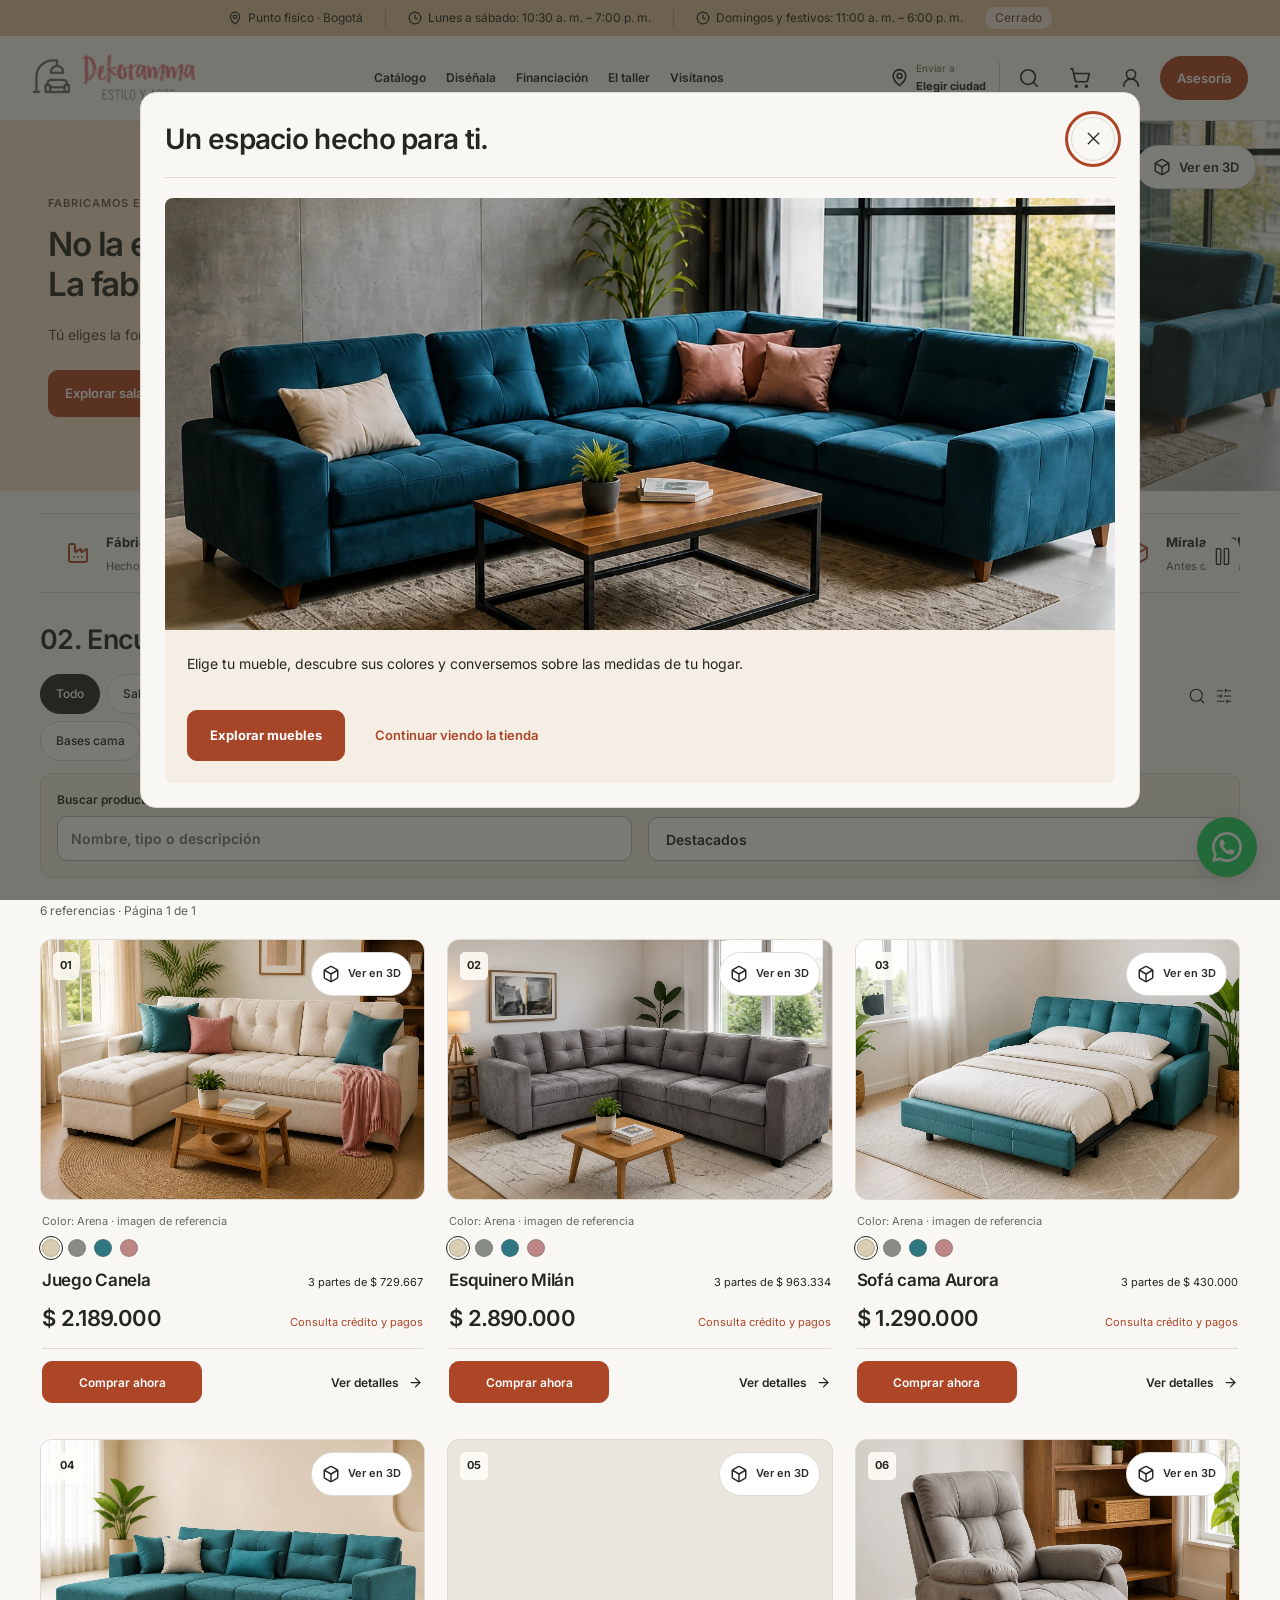
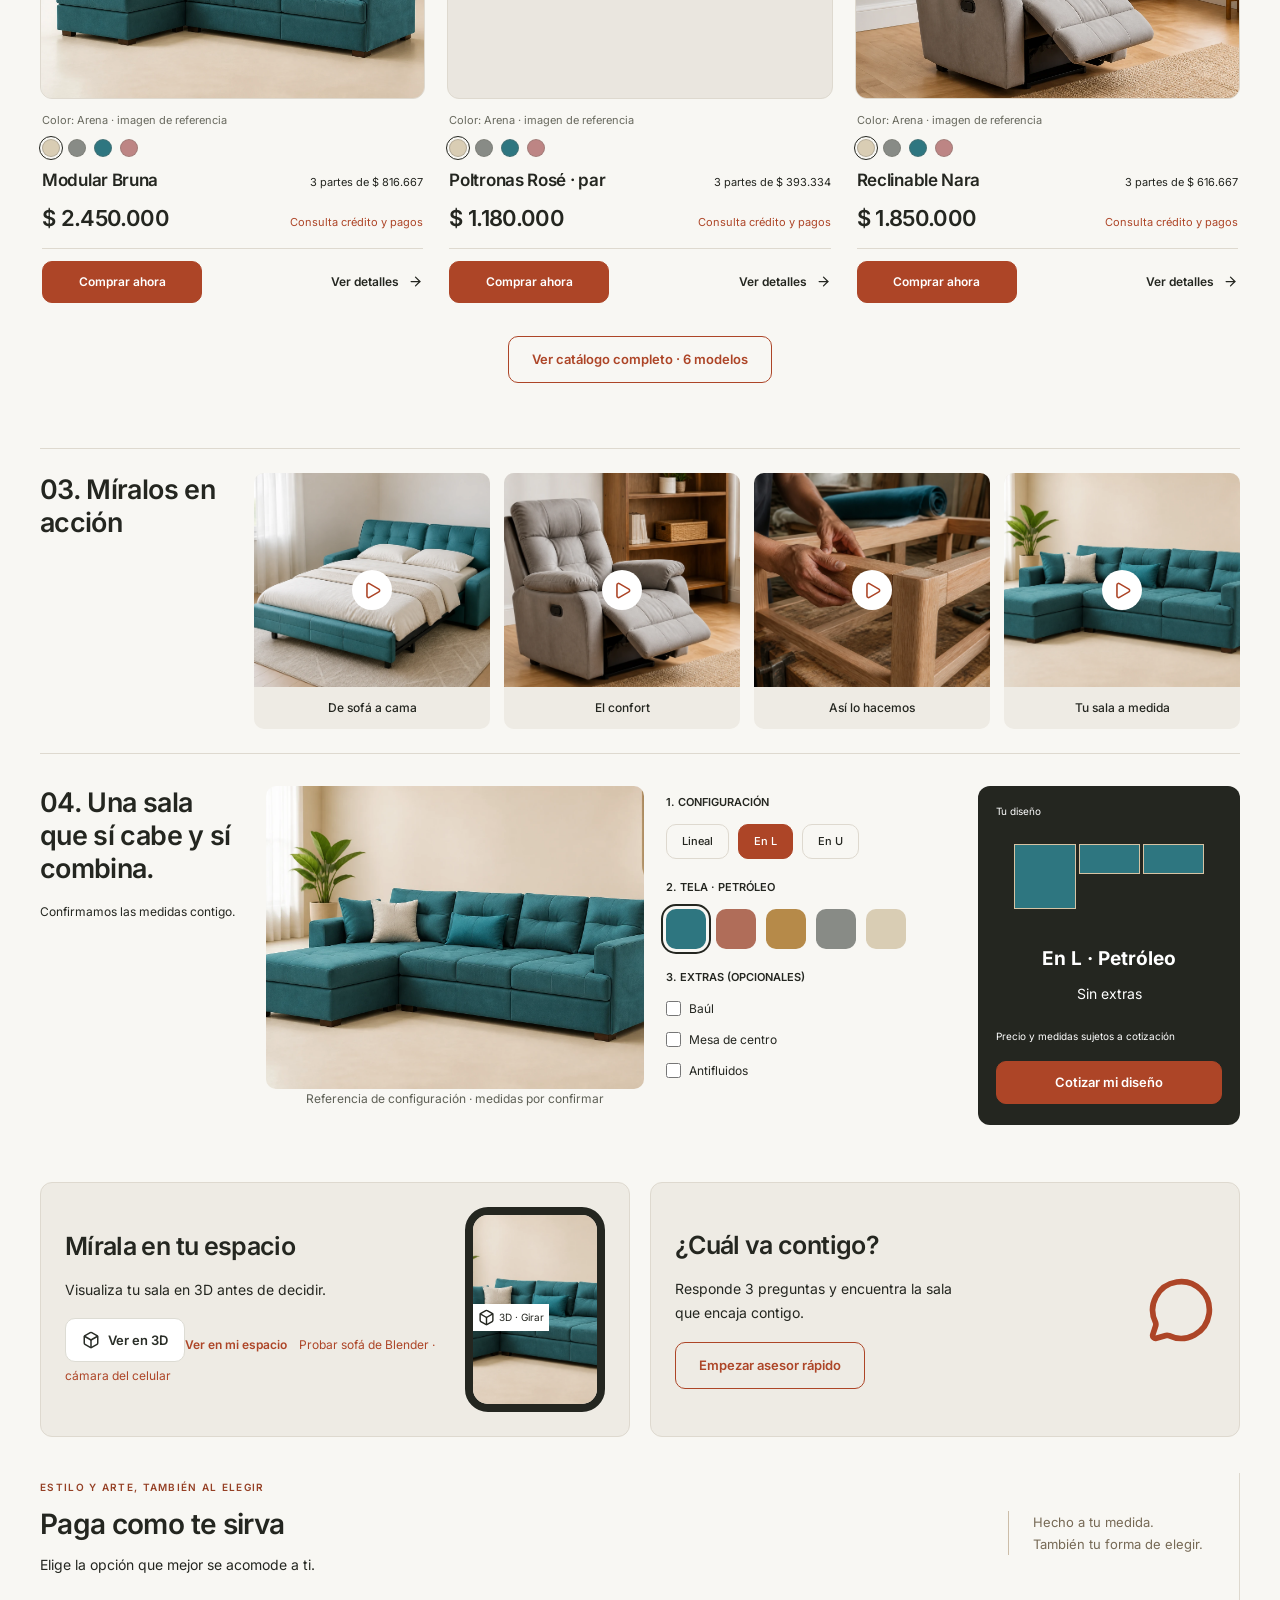
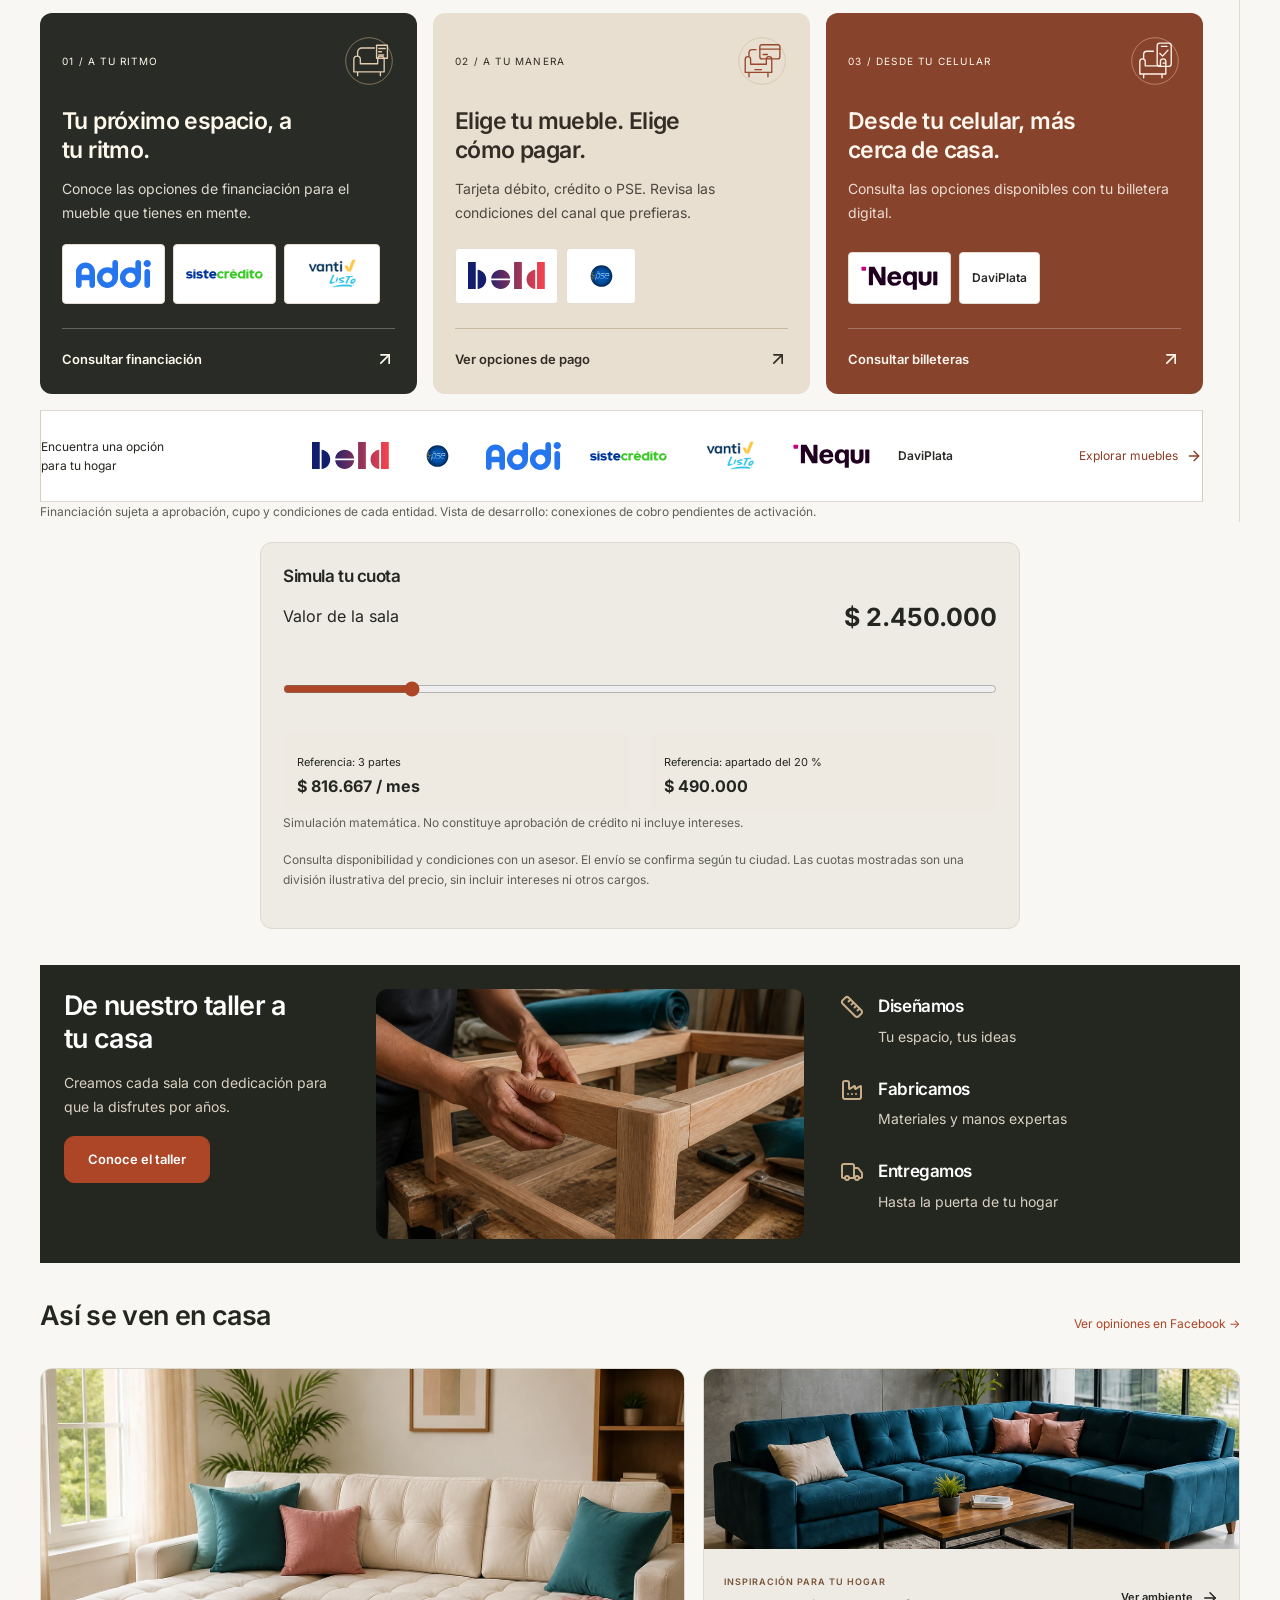
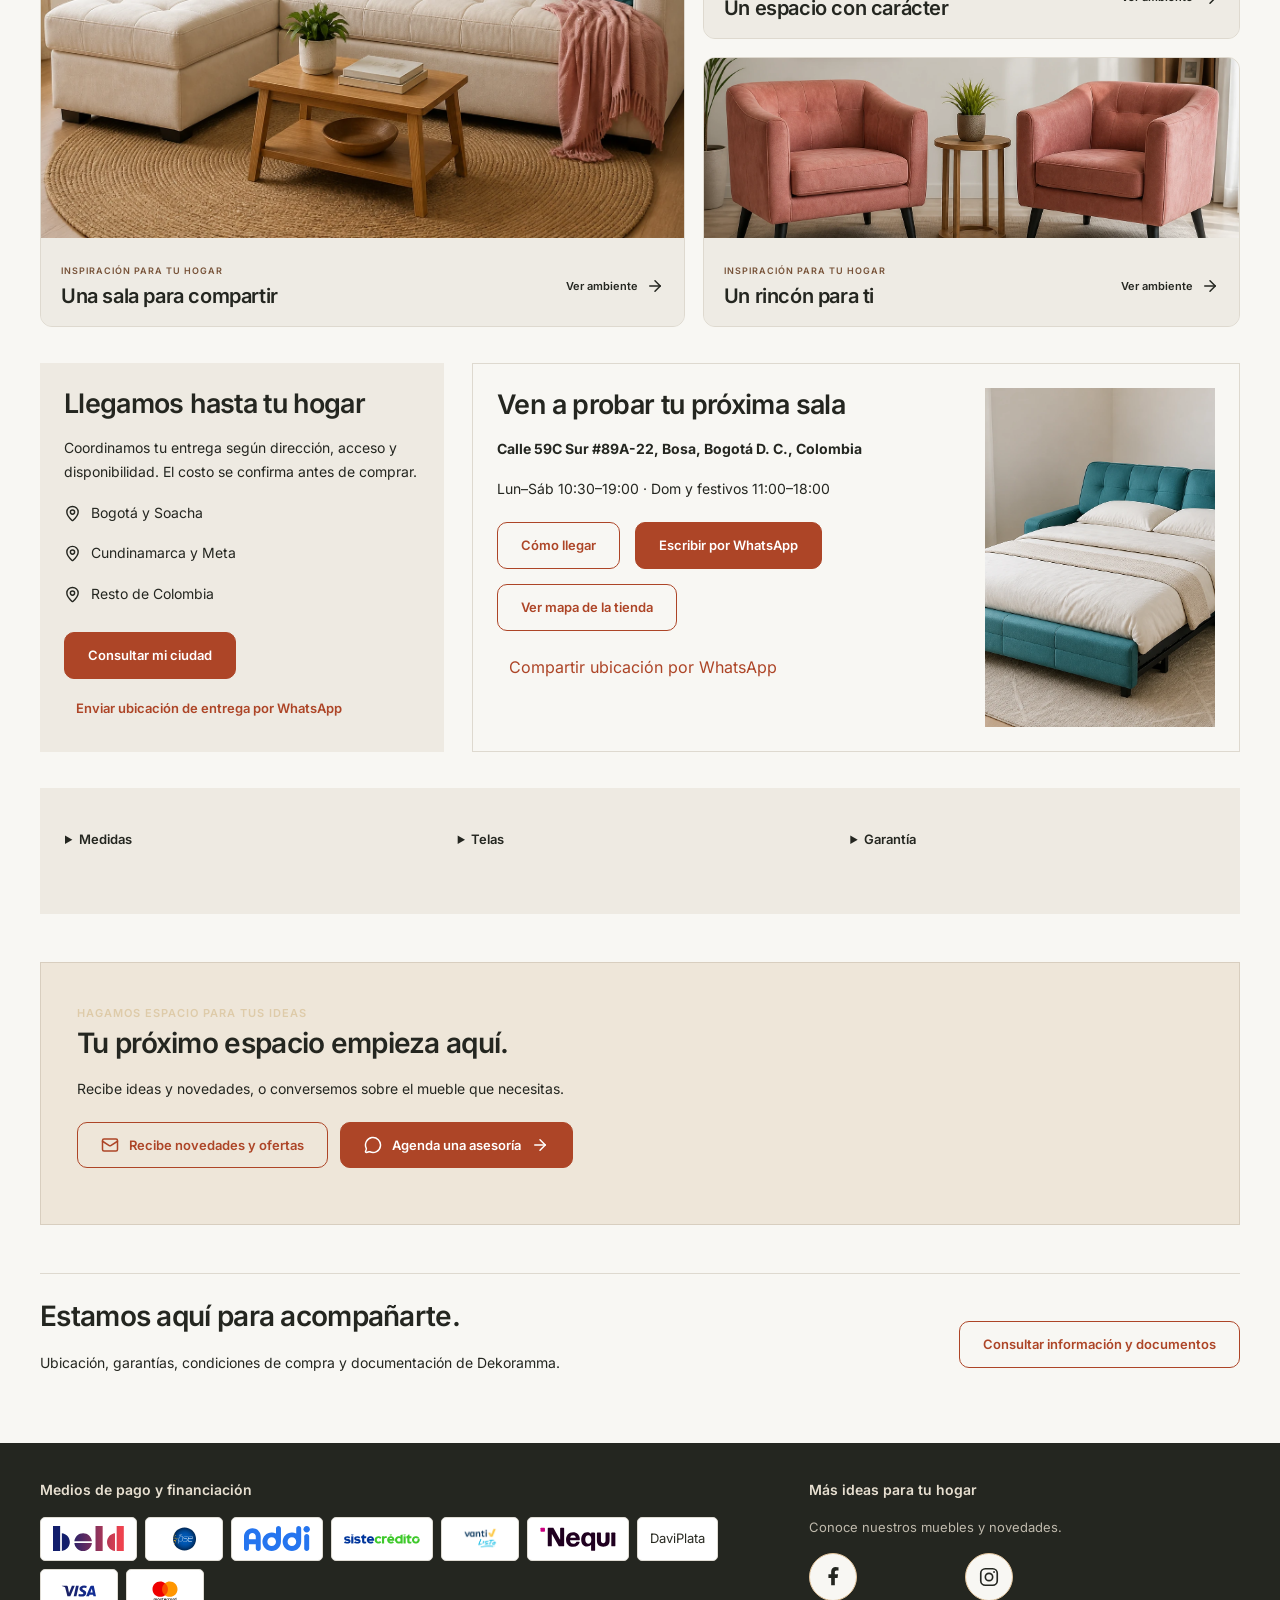
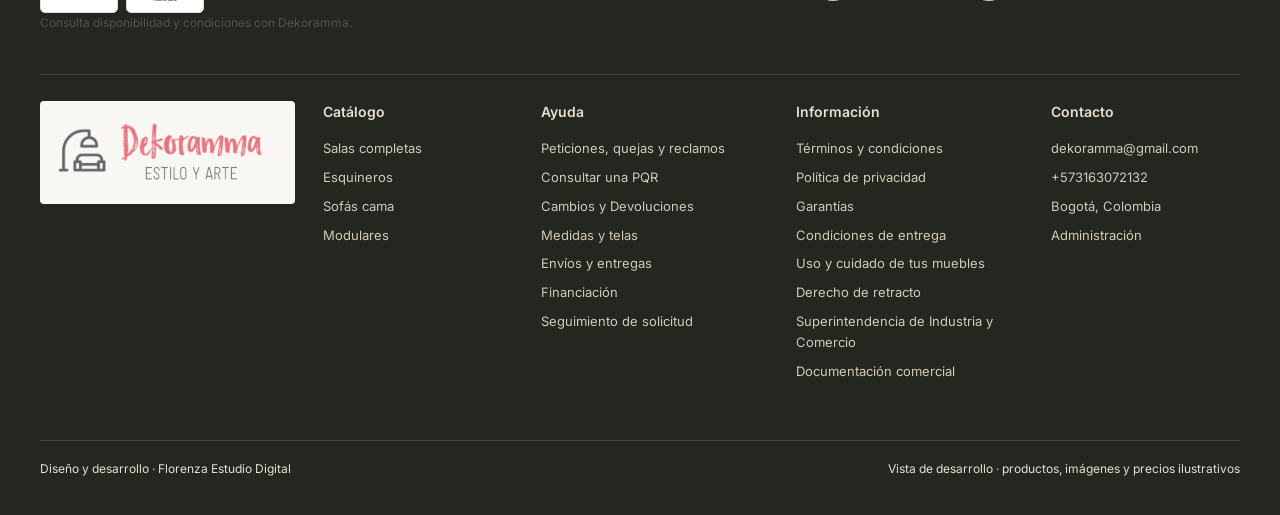
==== commit f7c9be97: "Calcula apertura automática con horarios y festivos de Colombia" ====
--- a/dekoramma.html
+++ b/dekoramma.html
@@ -1 +1 @@
-<!doctype html><html lang="es"><head><meta charset="utf-8"><meta name="viewport" content="width=device-width, initial-scale=1"><meta name="robots" content="noindex,nofollow"><meta name="referrer" content="strict-origin-when-cross-origin"><title>Dekoramma · Vista de prueba</title><link rel="icon" type="image/png" href="./dekoramma-icons/favicon-32-transparent-fa17def5c66a.png"><link rel="stylesheet" href="store.css?v=91c6888c9f7a"><script type="module" src="store.js?v=59e299424cec"></script></head><body class="dekoramma-theme"><div id="root"></div></body></html>+<!doctype html><html lang="es"><head><meta charset="utf-8"><meta name="viewport" content="width=device-width, initial-scale=1"><meta name="robots" content="noindex,nofollow"><meta name="referrer" content="strict-origin-when-cross-origin"><title>Dekoramma · Vista de prueba</title><link rel="icon" type="image/png" href="./dekoramma-icons/favicon-32-transparent-fa17def5c66a.png"><link rel="stylesheet" href="store.css?v=ee8b224da606"><script type="module" src="store.js?v=5cd70c797416"></script></head><body class="dekoramma-theme"><div id="root"></div></body></html>
--- a/store.css
+++ b/store.css
@@ -1 +1 @@
-.official-payment-action{display:grid;gap:16px;padding:clamp(18px,3vw,26px);border:1px solid #ded6ca;border-radius:16px;background:#fffdf9;color:#29251f}.payment-action-recipient{display:grid;gap:4px}.payment-action-recipient span{color:#6f675e;font-size:.82rem}.payment-action-recipient strong{font-size:clamp(1.05rem,2vw,1.2rem);overflow-wrap:anywhere}.payment-action-route{padding:10px 12px;border-left:3px solid #b9425d;background:#faf1f3;line-height:1.45}.payment-action-reminder{color:#514a43;line-height:1.55}.official-payment-action .payment-action-button{display:inline-flex;align-items:center;justify-content:center;width:100%;min-height:48px;padding:12px 18px;border-radius:10px;text-align:center;text-decoration:none}.official-payment-action .payment-action-button:disabled{cursor:not-allowed;opacity:.58}.payment-action-details{border-top:1px solid #e8e0d6;padding-top:13px;color:#5f574f;font-size:.92rem}.payment-action-details summary{width:fit-content;color:#332e29;cursor:pointer;font-weight:700}.payment-action-details[open] summary{margin-bottom:10px}.payment-action-details p{line-height:1.55}.payment-action-details p+p{margin-top:8px}.payment-action-unavailable{margin:0;padding:14px 16px;border:1px solid #ded6ca;border-radius:10px;background:#f8f4ee;color:#5f574f;line-height:1.5}@media(max-width:520px){.official-payment-action{border-radius:12px}}.furniture-page{max-width:1200px;width:100%;padding:16px 32px 40px;color:#242620}.furniture-page .furniture-masthead{display:flex;justify-content:space-between;align-items:center;gap:24px;padding-bottom:10px;border-bottom:1px solid #ded9cf}.furniture-masthead img{display:block;width:132px;height:62px;object-fit:contain}.furniture-page .back-link{display:inline-flex;align-items:center;gap:8px;font-size:13px;text-decoration:none;min-height:44px}.furniture-skip{position:absolute;left:16px;top:0;transform:translateY(-120%);padding:14px;background:#242620;color:#fff;z-index:10}.furniture-skip:focus{transform:translateY(0)}.furniture-page .furniture-hero{padding:24px 0 16px;max-width:none}.furniture-page .eyebrow{color:#8b381f;font:600 11px/1.6 Inter,Arial,sans-serif;letter-spacing:.08em;text-transform:uppercase;margin:0 0 8px}.furniture-page h1{display:block;text-transform:none;font:600 34px/1.25 Inter,Arial,sans-serif;letter-spacing:-.025em;margin:0 0 10px;max-width:none}.furniture-hero>p:last-child{font-size:15px;line-height:1.65;max-width:840px;margin:0;color:#55564c}.furniture-page .furniture-notice{display:flex;align-items:flex-start;gap:12px;background:#eee8dd;border-left:3px solid #ad4527;padding:14px 18px;margin:16px 0 20px;border-radius:0 8px 8px 0}.furniture-page .viewer-note{padding:0;margin:0;border:0;background:none;font-size:13px;line-height:1.65;color:#242620}.furniture-page .caption{font-size:13px;line-height:1.65;color:#55564c}.furniture-notice .caption{margin:6px 0 0}.furniture-page .furniture-tabs{display:grid;grid-template-columns:repeat(3,minmax(0,1fr));gap:8px;padding:0;margin:0}.furniture-page .furniture-tabs a{display:flex;min-height:44px;gap:10px;border:1px solid #ded9cf;padding:12px 16px;border-radius:6px;font-size:14px;color:#242620;background:#f3f0e9;text-decoration:none;transition:background-color .18s,border-color .18s}.furniture-page .furniture-tabs a[aria-current=page]{background:#242620;border-color:#242620;color:#fff7eb;font-weight:600;text-decoration:none}.furniture-tabs a:hover{border-color:#ad4527}.furniture-tab-arrow{margin-left:auto}.furniture-page h2{text-transform:none;font:600 21px/1.4 Inter,Arial,sans-serif;letter-spacing:-.015em;margin:0 0 12px}.furniture-section-heading .eyebrow{margin-bottom:10px}.furniture-page .furniture-content{max-width:none;margin:0 auto 28px;scroll-margin-top:24px}.furniture-page .furniture-accordion{border:0;border-bottom:1px solid #ded9cf;padding:0;margin:0}.furniture-page .furniture-accordion:first-of-type{border-top:1px solid #ded9cf}.furniture-page .furniture-accordion summary{display:flex;align-items:center;gap:14px;list-style:none;padding:16px 0;font:500 16px/1.6 Inter,Arial,sans-serif;min-height:44px}.furniture-page summary::-webkit-details-marker{display:none}.furniture-section-number{flex-shrink:0;white-space:nowrap;font-size:12px;color:#8b381f;font-weight:500}.furniture-page summary svg{margin-left:auto;transition:transform .18s}.furniture-page details[open] summary svg{transform:rotate(180deg)}.furniture-page summary:hover{color:#8b381f}.furniture-page .furniture-accordion>p{font-size:15px;line-height:1.75;max-width:900px;margin:0;padding:0 32px 18px}.furniture-resources{display:grid;grid-template-columns:1.15fr 1fr;gap:28px;padding:24px;border:1px solid #ded9cf;background:#f0ece3;border-radius:10px}.furniture-page .furniture-resources .legal-section{border:0;padding:0;min-width:0}.furniture-resources h2{font-size:20px}.furniture-resources p,.furniture-resources a{font-size:14px;line-height:1.8}.furniture-page a{text-underline-offset:4px}.furniture-page .furniture-downloads{display:grid;gap:10px;margin:14px 0}.furniture-page .furniture-downloads .button{display:flex;align-items:center;justify-content:flex-start;white-space:normal;height:auto;min-height:48px;padding:14px 16px;font:500 13px/1.6 Inter,Arial,sans-serif;border:1px solid #8a7b68;color:#242620;background:transparent;text-align:left;text-transform:none;letter-spacing:0;border-radius:4px}.furniture-page .furniture-downloads .button:hover{background:#e6dece}.furniture-footer{margin:20px 0 0;font-size:13px;line-height:2}.furniture-page :is(a,summary):focus-visible{outline:3px solid #ad4527;outline-offset:5px;border-radius:3px}@media(max-width:700px){.furniture-page{padding:12px 16px 28px;width:100%}.furniture-page h1{font-size:26px}.furniture-page .furniture-tab-arrow{display:none}.furniture-masthead img{width:112px;height:52px}.furniture-page .back-link{font-size:12px}.furniture-page .furniture-hero{padding:18px 0 14px}.furniture-hero>p:last-child{font-size:15px}.furniture-page .furniture-notice{padding:12px;gap:10px}.furniture-page .furniture-tabs{grid-template-columns:repeat(3,minmax(0,1fr));gap:6px;margin:0}.furniture-page .furniture-tabs a{min-height:44px;padding:10px 6px;flex-direction:column;justify-content:center;gap:6px;font-size:12px;text-align:center;line-height:1.4}.furniture-page .furniture-accordion summary{gap:10px;font-size:14px;padding:14px 0}.furniture-page .furniture-accordion>p{padding:0 0 16px}.furniture-resources{grid-template-columns:1fr;padding:18px 16px;gap:24px}.furniture-page .furniture-resources h2{font-size:20px}}@media(prefers-reduced-motion:reduce){.furniture-page *,.furniture-page *:before{transition:none!important;scroll-behavior:auto!important}}@media print{.furniture-masthead,.furniture-tabs,.furniture-skip{display:none!important}.furniture-page{max-width:none;padding:0}.furniture-resources{display:block}.furniture-page .furniture-accordion>p{display:block!important}}.furniture-originals{border-top:1px solid #ded9cf;padding-top:20px}.furniture-pdf-grid{display:grid;grid-template-columns:repeat(2,minmax(0,1fr));gap:12px}.furniture-pdf-card{display:grid;grid-template-columns:auto minmax(0,1fr);gap:10px 14px;align-items:center;border:1px solid #ded9cf;border-radius:6px;padding:16px;background:#f0ece3}.furniture-pdf-icon{display:grid;justify-items:center;gap:2px;color:#8b381f;font-size:10px;font-weight:600}.furniture-pdf-card h3{font:600 14px/1.5 Inter,Arial,sans-serif;margin:0;text-transform:none}.furniture-pdf-actions{grid-column:2;display:flex;flex-wrap:wrap;align-items:center;gap:10px 16px}.furniture-pdf-actions a,.furniture-pdf-actions .pdf-view{font:500 13px/1.5 Inter,Arial,sans-serif;min-height:44px;display:inline-flex;align-items:center;gap:6px}.furniture-pdf-actions .pdf-view{padding:10px 16px;background:#242620;color:#fff7eb;border-radius:4px;text-decoration:none}.furniture-pdf-actions .pdf-view:hover{background:#454b40}.furniture-pdf-actions [aria-disabled=true]{opacity:.65;pointer-events:none}.furniture-pdf-actions .pdf-error{width:100%;margin:0;color:#8b381f;font-size:13px}@media(max-width:700px){.furniture-pdf-grid{grid-template-columns:1fr}}.furniture-page .furniture-tabs{margin-bottom:20px}.campaign-slide.campaign-slide--charcoal{--campaign-surface: #242620;--campaign-heading: #fff7eb;--campaign-body: #e8dfd1;--campaign-accent: #e1c39b;--campaign-rule: #e1c39b4a;--campaign-button: #ad4527;--campaign-button-hover: #94391f;--campaign-button-text: #fffaf2}.campaign-slide{--campaign-surface-rgb: 69 75 64}.campaign-slide.campaign-slide--sand{--campaign-surface-rgb: 223 208 185}.campaign-slide.campaign-slide--charcoal{--campaign-surface-rgb: 36 38 32}.campaign-slide .campaign-photo img,.campaign-slide .campaign-photo .banner-video{object-fit:var(--campaign-image-fit, cover);object-position:var(--campaign-image-position, center)}.campaign-slide.campaign-layout--image,.campaign-slide.campaign-layout--overlay,.campaign-slide.campaign-layout--card{position:relative;isolation:isolate;display:block}.campaign-slide.campaign-layout--image>.campaign-photo,.campaign-slide.campaign-layout--overlay>.campaign-photo,.campaign-slide.campaign-layout--card>.campaign-photo{position:absolute;inset:0;width:100%;height:100%;min-height:0}.campaign-slide.campaign-layout--image{background:#242620}.campaign-image-link{position:absolute;inset:0;display:block;width:100%;height:100%;padding:0;border:0;border-radius:0;background:transparent;box-shadow:none}.campaign-image-link:hover,.campaign-image-link:disabled{background:transparent;opacity:1}.campaign-image-link picture,.campaign-image-link img{display:block;width:100%;height:100%}.campaign-image-link:focus-visible{outline:3px solid #e1c39b;outline-offset:-7px}.campaign-video-category{position:absolute;width:1px;height:1px;padding:0;overflow:hidden;clip-path:inset(50%)}.campaign-video-category:focus-visible{clip-path:none;width:auto;height:auto;padding:12px;top:14px;left:14px;z-index:4}.campaign-slide.campaign-layout--overlay>.campaign-copy,.campaign-slide.campaign-layout--card>.campaign-copy{position:relative;z-index:2;width:44%;min-height:inherit}.campaign-slide.campaign-layout--overlay>.campaign-copy{background:transparent}.campaign-slide.campaign-layout--overlay:before{content:"";position:absolute;inset:0;z-index:1;pointer-events:none;background:linear-gradient(90deg,rgb(var(--campaign-surface-rgb) / .98) 0%,rgb(var(--campaign-surface-rgb) / .92) 30%,rgb(var(--campaign-surface-rgb) / .68) 46%,transparent 76%)}.campaign-slide.campaign-layout--overlay>.campaign-copy:before,.campaign-slide.campaign-layout--overlay>.campaign-copy:after{display:none}.campaign-slide.campaign-layout--card>.campaign-copy{margin:20px;width:calc(44% - 20px);min-height:0;background:rgb(var(--campaign-surface-rgb) / .96);border-radius:6px;box-shadow:0 10px 32px #17191224}.campaign-slide.campaign-layout--card{display:flow-root}.campaign-slide.campaign-layout--overlay .campaign-photo>.campaign-demo,.campaign-slide.campaign-layout--card .campaign-photo>.campaign-demo{left:auto;z-index:3}.campaign-slide.campaign-layout--overlay .campaign-photo>.campaign-illustration,.campaign-slide.campaign-layout--card .campaign-photo>.campaign-illustration{z-index:3}.campaign-slide.campaign-layout--overlay .campaign-deadline,.campaign-slide.campaign-layout--card .campaign-deadline{left:auto;width:calc(56% - 28px);z-index:3}.campaign-slide--preview button:disabled{opacity:1;cursor:default}@media(min-width:601px){.campaign-slide.campaign-layout--split-left{grid-template-columns:44% 56%}.campaign-slide.campaign-layout--split-left>.campaign-copy{grid-column:1;grid-row:1}.campaign-slide.campaign-layout--split-left>.campaign-photo{grid-column:2;grid-row:1}.campaign-slide.campaign-layout--split-right{grid-template-columns:56% 44%}.campaign-slide.campaign-layout--split-right>.campaign-copy{grid-column:2;grid-row:1}.campaign-slide.campaign-layout--split-right>.campaign-photo{grid-column:1;grid-row:1}}@media(max-width:600px){.campaign-slide.campaign-layout--image,.campaign-slide.campaign-layout--overlay,.campaign-slide.campaign-layout--card{min-height:552px}.campaign-slide.campaign-layout--overlay>.campaign-copy,.campaign-slide.campaign-layout--card>.campaign-copy{width:100%;min-height:0}.campaign-slide.campaign-layout--overlay:before{background:linear-gradient(180deg,rgb(var(--campaign-surface-rgb) / .97) 0%,rgb(var(--campaign-surface-rgb) / .88) 39%,rgb(var(--campaign-surface-rgb) / .2) 67%,transparent 82%)}.campaign-slide.campaign-layout--card>.campaign-copy{margin:14px;width:calc(100% - 28px)}.campaign-slide.campaign-layout--overlay .campaign-photo>.campaign-demo,.campaign-slide.campaign-layout--card .campaign-photo>.campaign-demo{inset:auto 12px 106px}.campaign-slide.campaign-layout--overlay .campaign-deadline,.campaign-slide.campaign-layout--card .campaign-deadline{left:12px;right:12px;width:auto}}.dekoramma-theme .brand-button.brand-button.brand-button{display:inline-flex;align-items:center;justify-content:center;gap:9px;background:var(--accent);color:#fff;border:1px solid var(--accent);font-family:var(--font-ui);font-size:13px;font-weight:600;line-height:1.6;letter-spacing:0;text-transform:none;text-decoration:none;border-radius:var(--radius-control);min-height:44px;padding:12px 16px;box-shadow:none;cursor:pointer;max-width:100%;width:auto;transition:background-color .16s,border-color .16s,color .16s}.dekoramma-theme .brand-button.brand-button.brand-button:hover{filter:none}.dekoramma-theme .brand-button.brand-button.brand-button:focus-visible{outline:3px solid var(--focus);outline-offset:3px}.dekoramma-theme .brand-button.brand-button.brand-button:disabled{opacity:.55;cursor:wait}.dekoramma-theme .brand-button.brand-button.brand-button--secondary{background:transparent;color:var(--ink);border-color:#b9b9ad}.dekoramma-theme .brand-button.brand-button.brand-button--secondary:hover{background:var(--surface-warm)}.dekoramma-theme .brand-button.brand-button.brand-button--danger{background:transparent;color:var(--accent);border-color:var(--accent)}.dekoramma-theme .brand-button.brand-button.brand-button--danger:hover{background:var(--surface-warm)}@media(max-width:600px){.dekoramma-theme .brand-button.brand-button.brand-button{padding:10px 13px;font-size:12px}}@media(prefers-reduced-motion:reduce){.dekoramma-theme .brand-button.brand-button.brand-button{transition:none}}@media(min-width:601px){.dekoramma-theme .pqra-filters>.brand-button{justify-self:start}}.hero-designed{--hero-panel:#242620;--hero-ink:#fff;--hero-muted:#e1c39b;position:relative;isolation:isolate}.hero-designed .hero-image>picture{position:absolute;inset:0;display:block;width:100%;height:100%}.hero-designed .hero-image>picture>img{display:block;width:100%;height:100%;object-fit:cover}.hero-designed.hero-palette--olive{--hero-panel:#454b40;--hero-ink:#fff7eb;--hero-muted:#e1c39b}.hero-designed.hero-palette--sand{--hero-panel:#dfd0b9;--hero-ink:#242620;--hero-muted:#79523a}.hero-designed .hero-copy{background:var(--hero-panel);color:var(--hero-ink)}.hero-designed .hero-copy .eyebrow{color:var(--hero-muted)}.hero-designed.hero-palette--sand .outline.light{color:#242620;border-color:#79523a}.hero-designed.hero-palette--sand .hero-copy p{color:#4d4437}.hero-designed.hero-layout--image{display:block!important}.hero-layout--image .hero-image{width:100%;height:100%;min-height:inherit;background:transparent}.hero-image-link{position:absolute;inset:0;width:100%;height:100%;border:0;background:transparent;padding:0;border-radius:0}.hero-image-link:hover{background:transparent}.hero-image-link:focus-visible{outline:3px solid #ad4527;outline-offset:-4px}.hero-designed.hero-layout--overlay,.hero-designed.hero-layout--card{display:block!important;min-height:430px}.hero-layout--overlay .hero-image,.hero-layout--card .hero-image{position:absolute;inset:0;width:100%;height:100%}.hero-layout--overlay .hero-copy,.hero-layout--card .hero-copy{position:relative;z-index:1;width:48%;height:100%;pointer-events:none}.hero-layout--overlay .hero-copy{background:linear-gradient(90deg,#242620e8,#24262099,transparent);color:#fffaf2;width:60%}.hero-layout--overlay .hero-copy .eyebrow{color:#e1c39b}.hero-layout--overlay .hero-copy .outline.light{color:#fffaf2;border-color:#fffaf2}.hero-layout--overlay .actions,.hero-layout--card .actions{pointer-events:auto}.hero-layout--card .hero-copy{width:42%;height:calc(100% - 48px);margin:24px;padding:24px;display:flex;flex-direction:column;justify-content:center;box-shadow:0 8px 28px #24262022}@media(min-width:601px){.hero-designed.hero-layout--split-right{grid-template-columns:56% 44%}.hero-layout--split-right .hero-copy{grid-column:2;grid-row:1}.hero-layout--split-right .hero-image{grid-column:1;grid-row:1}}@media(max-width:1000px)and (min-width:601px){.hero-designed.hero-layout--overlay,.hero-designed.hero-layout--card{min-height:360px}.hero-layout--card .hero-copy{width:50%;margin:18px;height:calc(100% - 36px);padding:20px 42px}}@media(max-width:600px){.hero-designed .hero-image>picture{position:absolute;inset:0}.hero-designed.hero-layout--image .hero-image{position:absolute;inset:0}.hero-designed.hero-layout--overlay,.hero-designed.hero-layout--card{min-height:553px}.hero-layout--overlay .hero-copy{width:100%;min-height:553px;justify-content:flex-end;background:linear-gradient(0deg,#242620ef,#2426209c 55%,transparent)}.hero-layout--card .hero-copy{position:absolute;bottom:0;width:calc(100% - 32px);height:auto;margin:16px;padding:22px}.hero-designed .hero-image{position:relative}.hero-layout--overlay .hero-image,.hero-layout--card .hero-image{position:absolute}.hero-layout--overlay .hero-copy,.hero-layout--card .hero-copy{display:flex;flex-direction:column}.hero-layout--card .hero-copy h1{font-size:30px}}.hero-designed.hero-palette--champagne{--hero-panel:#F2DFC5;--hero-ink:#242620;--hero-muted:#79523a}.hero-designed.hero-palette--champagne .hero-copy p{color:#4d4437}.hero-designed.hero-palette--champagne .hero-copy .outline.light{color:#242620;border-color:#79523a}.footer-community:has(.dk-social-links){min-width:0}.footer-community nav.dk-social-links{display:grid;grid-template-columns:repeat(auto-fit,148px);width:304px;gap:12px 8px;max-width:100%}.dk-social-links .dk-social-slot{display:block;width:148px;height:48px}.footer-community .dk-social-links a.dk-social-link{box-sizing:border-box;display:flex;position:relative;align-items:center;justify-content:flex-start;gap:0;flex:none;width:48px;height:48px;min-height:48px;padding:0;overflow:hidden;border:1px solid #E1C39B;border-radius:24px;background:#f8f7f3;color:#242620;text-decoration:none;transition:width .28s ease,transform .28s ease,box-shadow .28s ease,background-color .28s ease,color .28s ease}.dk-social-links .dk-social-symbol{display:grid;place-items:center;width:46px;height:46px;flex:0 0 46px}.dk-social-links .dk-social-label{font-size:14px;font-weight:600;white-space:nowrap;opacity:0;transform:translate(-8px);transition:opacity .18s ease,transform .28s ease}@media(hover:hover)and (pointer:fine){.footer-community .dk-social-links a.dk-social-link:hover{width:148px;transform:translateY(-3px);box-shadow:0 6px 14px #2426201f;background:#ad4527;color:#f8f7f3}.dk-social-links .dk-social-link:hover .dk-social-label{opacity:1;transform:translate(0)}}.footer-community .dk-social-links a.dk-social-link:focus-visible{width:148px;background:#f2dfc5;color:#242620;outline:2px solid #AD4527;outline-offset:3px;box-shadow:0 6px 14px #2426201f}.dk-social-links .dk-social-link:focus-visible .dk-social-label{opacity:1;transform:translate(0)}@media(hover:none),(pointer:coarse),(max-width:700px){.footer-community .dk-social-links a.dk-social-link{width:148px}.dk-social-links .dk-social-label{opacity:1;transform:none}}@media(max-width:359px){.footer-community nav.dk-social-links{grid-template-columns:148px}}@media(prefers-reduced-motion:reduce){.footer-community .dk-social-links a.dk-social-link,.dk-social-links .dk-social-label{transition:none;transform:none}.footer-community .dk-social-links a.dk-social-link:hover{transform:none}}.dekoramma-theme .business-hours-bar{display:flex;align-items:center;justify-content:center;flex-wrap:wrap;gap:8px 22px;min-height:36px;padding:6px 16px;box-sizing:border-box;background:#e1c39b;color:#242620;font:400 12px/1.5 Inter;letter-spacing:0}.dekoramma-theme .business-hours-bar :is(summary,span,time){font:inherit;letter-spacing:0;color:inherit}.business-hours-bar .business-hours-place,.business-hours-bar .business-hours-period{display:flex;align-items:center;gap:6px;min-width:0}.business-hours-bar svg{flex:0 0 14px}.business-hours-bar .business-hours-place{font-weight:600}.business-hours-bar .business-hours-details{display:contents}.dekoramma-theme .business-hours-bar .business-hours-details>summary{display:none}.business-hours-bar .business-hours-periods{display:flex;gap:8px 22px;align-items:center}.business-hours-bar .business-hours-period{border-left:1px solid #24262040;padding-left:22px}.business-hours-bar .business-hours-status{font-weight:600}@media(max-width:900px){.dekoramma-theme .business-hours-bar{justify-content:space-between;gap:0 12px}.business-hours-bar .business-hours-details{display:block}.dekoramma-theme .business-hours-bar .business-hours-details>summary{display:flex;align-items:center;gap:6px;cursor:pointer;min-height:24px;padding:0;list-style:none;border-radius:2px}.business-hours-bar summary::-webkit-details-marker{display:none}.business-hours-bar .business-hours-details:not([open])>.business-hours-periods{display:none}.business-hours-bar .business-hours-details[open]{flex-basis:100%;order:2}.business-hours-bar .business-hours-details[open]>summary{justify-content:flex-end}.business-hours-bar .business-hours-periods{display:flex;flex-direction:column;align-items:flex-start;gap:5px;padding:6px 0}.business-hours-bar .business-hours-period{border:0;padding:0}.business-hours-bar .business-hours-chevron{font-size:16px}.business-hours-bar summary:focus-visible{outline:2px solid #242620;outline-offset:3px}}.photo-reveal .photo-button img{transform:scale(1);transition:transform 1.3s cubic-bezier(.2,.65,.3,1);transform-origin:center}.photo-reveal[data-in-view=true] .photo-button img{transform:scale(1.035)}@media(hover:hover){.photo-reveal[data-in-view=true] .photo-button:hover img{transform:scale(1.05)}}@media(prefers-reduced-motion:reduce){.photo-reveal .photo-button img,.photo-reveal[data-in-view=true] .photo-button img,.photo-reveal[data-in-view=true] .photo-button:hover img{transform:none;transition:none}}.gallery.gallery-showcase{grid-template-columns:minmax(0,1.3fr) minmax(0,1fr);gap:18px;margin:24px 0 56px;align-items:stretch}.gallery-showcase .gallery-ambience{position:relative;display:flex;flex-direction:column;min-width:0;overflow:hidden;text-align:left;background:#ebe2d5;color:#242620}.gallery-showcase .gallery-ambience>img{display:block;width:100%;height:180px;aspect-ratio:auto;object-fit:cover;transition:transform .6s ease}.gallery-showcase .gallery-ambience-caption{position:relative;display:flex;justify-content:space-between;align-items:center;gap:16px;padding:18px 22px;width:100%;background:#ebe2d5}.gallery-showcase .gallery-ambience-caption small{display:block;font-size:9px;letter-spacing:.14em;margin-bottom:6px;color:#79563e}.gallery-showcase .gallery-ambience-caption strong{display:block;font:600 clamp(21px,2vw,28px)/1.05 "Barlow Condensed",sans-serif}.gallery-showcase .gallery-ambience-link{display:flex;gap:8px;align-items:center;flex-shrink:0;font-size:11px}.gallery-showcase .gallery-ambience:first-child{grid-row:span 2}.gallery-showcase .gallery-ambience:first-child>img{position:absolute;inset:0;height:100%;width:100%}.gallery-showcase .gallery-ambience:first-child .gallery-ambience-caption{margin-top:auto;padding:60px 28px 28px;background:linear-gradient(transparent,#242620e8);color:#fffaf2}.gallery-showcase .gallery-ambience:first-child small{color:#e1c39b}.gallery-showcase .gallery-ambience:nth-child(3n) .gallery-ambience-caption{background:#8b4632;color:#fffaf2}.gallery-showcase .gallery-ambience:nth-child(3n) small{color:#f1d9bf}.gallery-showcase .gallery-ambience:only-child{min-height:400px;grid-column:1/-1}.gallery-showcase .gallery-ambience:focus-visible{outline:3px solid #ad4527;outline-offset:4px}@media(hover:hover){.gallery-showcase .gallery-ambience:hover>img{transform:scale(1.025)}}@media(max-width:800px){.gallery-showcase .gallery-ambience-caption{padding:16px;flex-wrap:wrap;gap:12px}.gallery-showcase .gallery-ambience-caption small{font-size:8px}.gallery-showcase .gallery-ambience>img{height:155px}}@media(max-width:600px){.gallery.gallery-showcase{grid-template-columns:1fr;gap:16px;margin-bottom:34px}.gallery-showcase .gallery-ambience:first-child{grid-row:auto;min-height:330px}.gallery-showcase .gallery-ambience>img{height:220px}.gallery-showcase .gallery-ambience-caption{flex-wrap:nowrap}.gallery-showcase .gallery-ambience:first-child .gallery-ambience-caption{padding:60px 20px 22px}.gallery-showcase .gallery-ambience-caption strong{font-size:25px}}@media(prefers-reduced-motion:reduce){.gallery-showcase .gallery-ambience>img{transition:none}}.product-media-launchers{display:grid;grid-template-columns:1fr 1fr;gap:14px}.product-media-launch{display:flex;align-items:center;gap:14px;text-align:left;padding:14px;background:#faf8f4;color:#292b24;border:1px solid #d8d0c5;border-radius:8px;min-width:0}.product-media-launch:hover{background:#f0e7db}.product-media-launch img,.product-media-symbol{width:68px;height:68px;object-fit:cover;border-radius:5px;flex-shrink:0}.product-media-symbol{display:grid;place-items:center;background:#eee3d4;color:#a64325;font-size:32px}.product-media-launch strong,.product-media-launch small{display:block}.product-media-launch small{font-weight:400;line-height:1.5;margin-top:6px}.product-media-dialog{box-sizing:border-box;width:min(1100px,calc(100% - 32px));max-height:calc(100dvh - 32px);padding:26px;border:1px solid #ded6ca;border-radius:12px;background:#faf8f4;color:#292b24;overflow:auto;box-shadow:0 20px 90px #0004}.product-media-dialog::backdrop{background:#20221dcc;backdrop-filter:blur(3px)}.product-media-dialog header{display:flex;align-items:flex-start;justify-content:space-between;gap:16px}.product-media-dialog h2{margin:6px 0 12px;font-size:28px}.product-media-dialog header>button{font-size:25px;line-height:1;width:42px;height:42px;padding:5px;flex-shrink:0}.product-media-dialog .eyebrow{margin:0;font-size:11px;line-height:1.5}.product-media-help{max-width:780px;line-height:1.6;font-size:14px}.product-media-workspace{border:0;margin:0;padding:0;min-width:0}.product-media-workspace input[hidden]{display:none}.product-media-toolbar{display:flex;align-items:center;justify-content:space-between;gap:12px;margin:20px 0}.product-media-toolbar strong{font-size:14px}.product-media-dialog button{cursor:pointer}.product-media-dialog button:disabled{opacity:.55;cursor:wait}.product-media-dialog button:focus-visible{outline:3px solid #b9502f;outline-offset:3px}.product-media-tiles{display:grid;grid-template-columns:repeat(3,minmax(0,1fr));gap:16px}.product-media-tile{min-width:0;background:#fff;border:1px solid #dfd7cb;border-radius:8px;overflow:hidden}.product-media-preview{position:relative;background:#eee8df}.product-media-preview img{display:block;width:100%;height:170px;object-fit:contain}.product-media-preview>span{position:absolute;top:10px;left:10px;background:#292b24;color:#fff;padding:5px 9px;border-radius:4px;font-size:12px}.product-media-fields{padding:14px;display:grid;gap:10px}.product-media-fields label{font-size:12px;display:grid;gap:5px;font-weight:600}.product-media-fields input,.product-media-fields select{box-sizing:border-box;width:100%;min-width:0;padding:9px;border:1px solid #d6cebf;border-radius:4px;background:#fff;font:inherit;font-size:14px;font-weight:400;color:#292b24}.product-media-tile-actions{display:flex;flex-wrap:wrap;align-items:center;gap:8px}.product-media-tile-actions button{font-size:12px;padding:9px;min-height:36px}.product-media-remove{border:0;background:transparent;color:#994127;text-decoration:underline;text-underline-offset:3px}.product-media-empty{display:flex;flex-direction:column;align-items:center;justify-content:center;min-height:170px;gap:8px;background:#f5efe6;color:#675442;border:1px dashed #bca88f;border-radius:8px}.product-media-empty:hover{background:#ece0ce}.product-media-empty>span{font-size:32px;font-weight:400}.product-media-empty small{font-weight:400}.product-media-tile video{display:block;width:100%;height:190px;object-fit:contain;background:#242620}.product-media-dialog footer{display:flex;justify-content:space-between;align-items:center;gap:16px;border-top:1px solid #ddd4c6;padding-top:16px;margin-top:24px}.product-media-dialog footer p{font-size:13px;line-height:1.5;max-width:460px}.product-media-dialog footer button{flex-shrink:0}@media(max-width:800px){.product-media-tiles{grid-template-columns:repeat(2,minmax(0,1fr))}.product-media-launchers{grid-template-columns:1fr}.product-media-dialog{padding:20px}}@media(max-width:500px){.product-media-dialog{width:calc(100% - 16px);max-height:calc(100dvh - 16px);padding:16px}.product-media-dialog h2{font-size:23px}.product-media-tiles{grid-template-columns:1fr}.product-media-toolbar,.product-media-dialog footer{align-items:stretch;flex-direction:column}.product-media-preview img{height:210px}.product-media-empty{min-height:110px}.product-media-fields input,.product-media-fields select{font-size:16px}}.product-media-dialog footer{background:transparent;color:inherit;padding-bottom:0}.product-media-dialog .eyebrow{color:#805033}.banner-design-controls{min-width:0;margin:18px 0;padding:18px;border:1px solid #ded4c5;border-radius:12px;background:#fbf8f3;color:#282b22}.banner-design-controls h4{font-size:15px;line-height:1.3;margin:0 0 12px}.banner-design-controls h4:not(:first-child){margin-top:20px}.banner-design-controls .bd-layout-options{display:grid;grid-template-columns:repeat(3,minmax(0,1fr));gap:9px}.banner-design-controls .bd-layout-options>button{display:flex;flex-direction:column;gap:7px;min-width:0;background:#fffdf9;border:1px solid #d9cebe;border-radius:8px;color:#44382d;padding:10px;text-align:left;box-shadow:none;cursor:pointer}.banner-design-controls .bd-layout-options>button[aria-pressed=true],.banner-design-controls .bd-palettes>button[aria-pressed=true]{border-color:#ad4527;box-shadow:0 0 0 2px #ad452724;background:#f7eee2}.banner-design-controls button:focus-visible{outline:3px solid #b98a50;outline-offset:2px}.banner-design-controls .bd-layout-options strong{font-size:12px;line-height:1.3}.banner-design-controls .bd-layout-options small{font-size:10px;font-weight:400;line-height:1.45;color:#786b5b}.banner-design-controls .bd-diagram{display:block;position:relative;overflow:hidden;width:100%;height:65px;border-radius:4px;background:#464c41}.banner-design-controls .bd-photo{position:absolute;inset:0 0 0 44%;background:linear-gradient(145deg,#c5b899 0 48%,#9aab99 48% 76%,#6c8073 76%)}.banner-design-controls .bd-copy{position:absolute;left:7%;top:21%;width:29%;display:grid;gap:4px}.banner-design-controls .bd-copy i{height:4px;background:#f5e5ca;border-radius:1px}.banner-design-controls .bd-copy i:nth-child(2){width:75%;opacity:.65}.banner-design-controls .bd-copy .bd-cta{height:8px;width:55%;margin-top:3px;background:#d2ad7b}.banner-design-controls .bd-diagram--split-right .bd-photo{inset:0 44% 0 0}.banner-design-controls .bd-diagram--split-right .bd-copy{left:auto;right:7%}.banner-design-controls .bd-diagram--overlay .bd-photo,.banner-design-controls .bd-diagram--card .bd-photo,.banner-design-controls .bd-diagram--image .bd-photo{inset:0}.banner-design-controls .bd-diagram--overlay .bd-copy{padding:10px;left:3%;top:11%;width:42%;background:#24262099}.banner-design-controls .bd-diagram--card .bd-copy{padding:9px;left:6%;top:13%;width:40%;background:#f1e4d0;border-radius:3px}.banner-design-controls .bd-diagram--card .bd-copy i{background:#454b40}.banner-design-controls .bd-diagram--image .bd-copy{display:none}.banner-design-controls .bd-palettes{display:flex;gap:8px;flex-wrap:wrap}.banner-design-controls .bd-palettes>button{display:flex;align-items:center;gap:8px;padding:8px 10px;background:#fffdf9;border:1px solid #d9cebe;border-radius:7px;color:#44382d;font-size:12px;cursor:pointer}.banner-design-controls .bd-swatches{display:flex;border:1px solid #cdbfa9;border-radius:20px;overflow:hidden}.banner-design-controls .bd-swatches i{width:12px;height:20px}.banner-design-controls .bd-image-options{display:grid;grid-template-columns:repeat(2,minmax(0,1fr));gap:12px;margin:18px 0 10px}.banner-design-controls .bd-image-options label{min-width:0;font-size:12px;line-height:1.45}.banner-design-controls .bd-image-options select{width:100%;min-width:0;margin-top:6px;font-size:12px}.banner-design-controls .bd-tip,.banner-design-controls .bd-image-guide p{font-size:12px;line-height:1.6;color:#716451;margin:12px 0 0}.banner-design-controls .bd-upload-hint{font-size:12px;line-height:1.6;background:#eee5d7;color:#5d4c39;border-radius:7px;padding:12px;margin:14px 0 0}.banner-design-controls .bd-upload-hint strong{display:block;margin-bottom:3px}.banner-design-controls .bd-image-guide{margin-top:14px;border-top:1px solid #e0d6c8;padding-top:12px}.banner-design-controls .bd-image-guide summary{font-size:12px;font-weight:600;cursor:pointer}@media(max-width:600px){.banner-design-controls{padding:12px}.banner-design-controls .bd-layout-options{grid-template-columns:repeat(2,minmax(0,1fr))}.banner-design-controls .bd-image-options{grid-template-columns:1fr}.banner-design-controls .bd-palettes>button{flex:1 1 40%;justify-content:center}}.content-section-preview{width:100%;min-width:0;margin:18px 0 24px;border:1px solid #dcd2c4;border-radius:14px;overflow:hidden;background:#fbf8f3;color:#282b22}.content-section-preview .csp-caption{display:flex;justify-content:space-between;flex-wrap:wrap;gap:6px 16px;padding:13px 17px;border-bottom:1px solid #ded5c9;font-size:13px;background:#f1e9dd}.content-section-preview .csp-caption>span{font-size:11px;color:#756759}.content-section-preview .csp-scene{padding:16px;overflow:hidden;pointer-events:none}.content-section-preview :is(.csp-banner-copy,.csp-gallery,.csp-workshop,.csp-section-list,.csp-faq,.csp-delivery,.csp-generic) p{font-size:12px;line-height:1.6;margin:7px 0;white-space:pre-line;overflow-wrap:anywhere}.content-section-preview strong{overflow-wrap:anywhere}.content-section-preview .csp-note{font-size:11px;color:#776c60;border-top:1px solid #e5ddd2;padding:10px 17px;margin:0}.content-section-preview .csp-heading{display:block;font-size:clamp(17px,2vw,25px);line-height:1.18;white-space:pre-line;text-transform:uppercase}.content-section-preview .csp-banner{display:grid;grid-template-columns:1fr 1.15fr;min-height:210px;background:#262920;color:#fffaf1;overflow:hidden;border-radius:8px}.content-section-preview .csp-banner-copy{padding:22px;align-self:center;min-width:0}.content-section-preview .csp-banner-copy>small{display:block;margin-bottom:12px;letter-spacing:1px;color:#e7c491;font-size:10px}.content-section-preview .csp-banner-media{position:relative;min-height:160px;min-width:0}.content-section-preview .csp-banner-media>img{width:100%;height:100%;min-height:210px;object-fit:cover;position:absolute;inset:0}.content-section-preview .csp-actions{display:flex;flex-wrap:wrap;gap:6px;margin-top:14px}.content-section-preview .csp-actions>span{padding:8px 10px;font-size:10px;font-weight:700;border:1px solid #eee1ce;background:#a94022;color:#fff}.content-section-preview .csp-actions>span+span{background:transparent}.content-section-preview .csp-discount{display:block;font-size:30px;margin-top:7px;color:#f0c59b}.content-section-preview .csp-discount small{font-size:10px;font-weight:400}.content-section-preview .csp-banner-welcome{background:#f0e8dc;color:#292b24}.content-section-preview .csp-banner-welcome .csp-actions>span{border-color:#a94022}.content-section-preview .csp-image-placeholder{height:100%;min-height:125px;display:flex;flex-direction:column;align-items:center;justify-content:center;gap:8px;background:#e6dfd4;color:#766b60;font-size:11px;padding:15px;text-align:center}.content-section-preview .csp-stack{display:grid;gap:13px}.content-section-preview .csp-hidden{display:block;color:#8b6046;margin:0 0 5px}.content-section-preview .csp-scene:has(>.banner-live-preview){padding:0}.content-section-preview .banner-live-preview button:disabled{opacity:1;cursor:default}.content-section-preview .csp-live-campaign-item+.csp-live-campaign-item{margin-top:16px}.content-section-preview .csp-announcement{padding:8px 12px;background:#e7c89e;text-align:center;font-size:11px}.content-section-preview .csp-nav{display:flex;align-items:center;gap:20px;flex-wrap:wrap;background:#fffaf3;padding:15px}.content-section-preview .csp-nav>.csp-logo{width:105px;max-height:62px;min-height:0;object-fit:contain}.content-section-preview .csp-nav>div{display:flex;align-items:center;gap:12px;flex-wrap:wrap;font-size:11px}.content-section-preview .csp-benefits{display:flex;gap:10px;flex-wrap:wrap}.content-section-preview .csp-benefits article{display:flex;gap:10px;align-items:center;flex:1 1 160px;border:1px solid #e0d6c7;border-radius:8px;padding:14px;font-size:12px}.content-section-preview .csp-benefits svg{flex-shrink:0;color:#aa4628}.content-section-preview .csp-benefits p{font-size:10px;margin:4px 0 0}.content-section-preview .csp-gallery{display:grid;grid-template-columns:repeat(auto-fit,minmax(min(135px,100%),1fr));gap:13px}.content-section-preview .csp-gallery article{min-width:0;font-size:12px}.content-section-preview .csp-environments{display:grid;margin:0}.content-section-preview .csp-environments .gallery-ambience-caption{box-sizing:border-box}.content-section-preview .csp-tile-media{position:relative;aspect-ratio:4/3;margin-bottom:10px;overflow:hidden;border-radius:7px}.content-section-preview .csp-tile-media img{width:100%;height:100%;object-fit:cover}.content-section-preview .csp-reels .csp-tile-media{aspect-ratio:3/4}.content-section-preview .csp-video-badge{position:absolute;bottom:8px;left:8px;display:flex;align-items:center;gap:5px;padding:5px 7px;background:#282b22df;color:#fff;border-radius:5px;font-size:10px}.content-section-preview .csp-workshop{display:grid;grid-template-columns:1fr 1.2fr;gap:20px}.content-section-preview .csp-workshop>img{width:100%;height:100%;max-height:290px;object-fit:cover;border-radius:8px}.content-section-preview .csp-workshop ol{padding-left:20px;font-size:12px}.content-section-preview .csp-workshop li{padding:5px 0}.content-section-preview .csp-section-list,.content-section-preview .csp-faq{display:grid;gap:10px}.content-section-preview .csp-section-list article,.content-section-preview .csp-faq article{border-left:3px solid #b85736;padding:10px 14px;background:#f1ebe1}.content-section-preview .csp-section-list small{display:block;margin-bottom:7px;font-size:10px;color:#806f5d}.content-section-preview .csp-is-hidden{opacity:.6}.content-section-preview .csp-delivery{display:flex;gap:18px;padding:10px;font-size:15px}.content-section-preview .csp-delivery>svg{flex-shrink:0;color:#aa4628}.content-section-preview .csp-city-list{display:flex;gap:6px;flex-wrap:wrap}.content-section-preview .csp-city-list span{font-size:11px;border:1px solid #d9ccba;padding:5px 8px;border-radius:6px}.content-section-preview .responsive-section-preview{padding:14px;min-width:0;background:#eee8df}.content-section-preview .rsp-toolbar{display:flex;gap:6px;flex-wrap:wrap;justify-content:center;margin:0 0 8px}.content-section-preview .rsp-toolbar>button{display:flex;align-items:center;justify-content:center;gap:7px;min-height:38px;padding:8px 12px;border:1px solid #d5c6b4;border-radius:8px;background:#fffaf3;color:#695745;font-size:12px;line-height:1.25;box-shadow:none;cursor:pointer}.content-section-preview .rsp-toolbar>button[aria-pressed=true]{background:#a94022;border-color:#a94022;color:#fff}.content-section-preview .rsp-toolbar>button:focus-visible{outline:3px solid #c79751;outline-offset:2px}.content-section-preview .rsp-device-label{text-align:center;color:#786858;font-size:10px;margin-bottom:10px}.content-section-preview .rsp-available{width:100%;min-width:0;overflow:hidden}.content-section-preview .rsp-canvas{position:relative;margin:0 auto;overflow:hidden;max-width:100%;border-radius:9px;box-shadow:0 1px 7px #3022111a;background:#fbf8f3}.content-section-preview .rsp-frame{display:block;max-width:none!important;min-width:0;border:0;transform-origin:top left;background:#fbf8f3}.content-section-preview .rsp-loading{padding:26px 12px;text-align:center;font-size:12px;color:#786858}.content-section-preview .rsp-scroll-note{display:block;margin-top:9px;text-align:center;font-size:10px;color:#786858}@media(max-width:420px){.content-section-preview .responsive-section-preview{padding:9px}.content-section-preview .rsp-toolbar{gap:4px;flex-wrap:nowrap}.content-section-preview .rsp-toolbar>button{padding:8px 6px;font-size:11px;gap:4px;flex:1;min-width:0}.content-section-preview .rsp-toolbar>button svg{width:14px;flex-shrink:0}}@media(max-width:600px){.content-section-preview .csp-scene{padding:10px}.content-section-preview .csp-banner{grid-template-columns:1fr}.content-section-preview .csp-banner-media{min-height:145px}.content-section-preview .csp-banner-media>img{min-height:145px}.content-section-preview .csp-banner-copy{padding:18px}.content-section-preview .csp-workshop{grid-template-columns:1fr}.content-section-preview .csp-workshop>img{height:150px}.content-section-preview .csp-heading{font-size:19px}}.content-section-preview .csp-campaign{grid-template-columns:44% 56%;min-height:300px;border-radius:0}.content-section-preview .csp-campaign--clay{background:#454b40;color:#fff7eb}.content-section-preview .csp-campaign--clay .csp-banner-copy>p{color:#e8dfd1}.content-section-preview .csp-campaign--clay .csp-banner-copy>small,.content-section-preview .csp-campaign--clay .csp-discount{color:#e1c39b}.content-section-preview .csp-campaign--clay .csp-actions>span{background:#e1c39b;border-color:#e1c39b;color:#242620}.content-section-preview .csp-campaign--sand{grid-template-columns:56% 44%;background:#dfd0b9;color:#242620}.content-section-preview .csp-campaign--sand .csp-banner-media{grid-column:1;grid-row:1}.content-section-preview .csp-campaign--sand .csp-banner-copy{grid-column:2;grid-row:1}.content-section-preview .csp-campaign--sand .csp-banner-copy>p{color:#4d4437}.content-section-preview .csp-campaign--sand .csp-banner-copy>small,.content-section-preview .csp-campaign--sand .csp-discount{color:#79523a}.content-section-preview .csp-campaign--sand .csp-actions>span{background:#ad4527;border-color:#ad4527}.content-section-preview .csp-campaign .csp-actions>span{display:flex;align-items:center;gap:12px}.content-section-preview .csp-campaign .csp-banner-copy{padding:28px}.content-section-preview .csp-campaign .csp-banner-media{min-height:230px}.content-section-preview .csp-campaign .csp-banner-media>img{min-height:230px}.content-section-preview .csp-campaign .csp-video-badge{bottom:48px}.content-section-preview .csp-campaign-demo{position:absolute;top:12px;left:12px;right:12px;width:fit-content;font-size:9px;padding:5px 8px;background:#242620dc;color:#fff7eb}.content-section-preview .csp-campaign-deadline{position:absolute;bottom:0;left:0;right:0;display:flex;align-items:center;justify-content:space-between;gap:12px;flex-wrap:wrap;background:#242620f0;color:#fff7eb;padding:10px 14px;font-size:10px}.content-section-preview .csp-campaign-deadline>span:last-child{text-decoration:underline}@media(max-width:600px){.content-section-preview .csp-campaign,.content-section-preview .csp-campaign--sand{grid-template-columns:1fr}.content-section-preview .csp-campaign--sand .csp-banner-copy,.content-section-preview .csp-campaign--sand .csp-banner-media{grid-column:auto;grid-row:auto}.content-section-preview .csp-campaign .csp-banner-copy{padding:22px}.content-section-preview .csp-campaign .csp-banner-media,.content-section-preview .csp-campaign .csp-banner-media>img{min-height:200px}.content-section-preview .csp-campaign-deadline{font-size:9px;padding:8px 10px}}.banner-studio{width:100%;min-width:0}.banner-studio .bs-entry{display:grid;grid-template-columns:minmax(140px,32%) minmax(0,1fr);width:100%;padding:0;overflow:hidden;border:1px solid #d8cbb8;border-radius:12px;background:#fcf8f0;color:#282b22;text-align:left;box-shadow:none;cursor:pointer}.banner-studio .bs-entry-image{display:grid;place-items:center;min-height:160px;background:#d8cbb7;color:#78654e}.banner-studio .bs-entry-image img{width:100%;height:100%;max-height:235px;object-fit:cover}.banner-studio .bs-entry-copy{display:flex;flex-direction:column;align-items:start;gap:9px;padding:22px;min-width:0}.banner-studio .bs-entry-copy>small{font-size:10px;letter-spacing:.13em;color:#887051}.banner-studio .bs-entry-copy>strong{font-size:19px;line-height:1.2;white-space:pre-line;overflow-wrap:anywhere}.banner-studio .bs-entry-copy>span{font-size:12px;line-height:1.5;font-weight:400;color:#756852}.banner-studio .bs-entry-copy>b{display:flex;align-items:center;gap:9px;margin-top:3px;padding:10px 13px;background:#ad4527;color:#fffaf2;border-radius:7px;font-size:13px}.bs-dialog{padding:0;border:1px solid #d8cbb8;border-radius:15px;background:#f7f3eb;color:#282b22;width:min(1480px,96vw);max-width:96vw;max-height:94dvh;margin:auto;overflow:hidden;box-shadow:0 25px 100px #15150f5c}.bs-dialog::backdrop{background:#242620ad;backdrop-filter:blur(3px)}.bs-window{display:flex;flex-direction:column;max-height:94dvh;min-height:0}.bs-header{display:flex;align-items:center;justify-content:space-between;gap:20px;padding:19px 25px;background:#fffaf3;border-bottom:1px solid #ded3c3;flex-shrink:0}.bs-header small{font-size:9px;letter-spacing:.16em;color:#886948}.bs-header h2{font-size:27px;line-height:1.1;margin:4px 0;text-transform:none}.bs-header p{font-size:12px;line-height:1.5;margin:6px 0 0;color:#766950}.bs-dialog .bs-close{display:grid;place-items:center;flex-shrink:0;padding:0;width:40px;height:40px;border:1px solid #d9cbb7;border-radius:8px;background:transparent;color:#514431}.bs-workspace{display:grid;grid-template-columns:320px minmax(0,1fr);gap:20px;padding:18px;min-height:0;overflow:hidden;align-items:start}.bs-controls{min-width:0;max-height:calc(94dvh - 215px);overflow-y:auto;overscroll-behavior:contain;padding-right:5px}.bs-steps{position:sticky;top:0;z-index:2;display:grid;grid-template-columns:repeat(3,minmax(0,1fr));gap:5px;padding:0 0 11px;background:#f7f3eb}.bs-dialog .bs-steps>button{min-width:0;display:flex;flex-direction:column;align-items:center;justify-content:center;gap:6px;padding:10px 5px;min-height:68px;border:1px solid #d8cbb8;border-radius:8px;background:#fffaf3;color:#69533c;font-size:11px;line-height:1.2}.bs-dialog .bs-steps>button[aria-pressed=true]{color:#fffaf3;background:#454b40;border-color:#454b40}.bs-steps>button span{display:flex;gap:4px;align-items:center;justify-content:center;flex-wrap:wrap}.bs-steps>button small{font-size:9px;opacity:.7}.bs-step-content h3{font-size:17px;margin:8px 0 10px}.bs-dialog .bs-help{font-size:12px;line-height:1.6;color:#7d6e56;margin:8px 0 13px}.bs-dialog .bs-upload-guide{font-size:11px;line-height:1.6;padding:11px;border-radius:7px;background:#ebe2d4;color:#715e44}.bs-upload-guide strong{display:block}.bs-dialog .bs-field{display:flex;flex-direction:column;gap:6px;font-size:12px;font-weight:600;margin:15px 0;color:#4f4232;min-width:0}.bs-dialog .bs-field input,.bs-dialog .bs-field textarea,.bs-dialog .bs-field select{width:100%;min-width:0;max-width:100%;font-size:13px;line-height:1.4;background:#fffdf9;color:#282b22;border:1px solid #d7c8b4;border-radius:6px;padding:10px;box-sizing:border-box}.bs-dialog .bs-field textarea{resize:vertical;min-height:62px}.bs-mobile-upload{margin-top:15px;border-top:1px solid #ded2c0;padding-top:13px;font-size:12px}.bs-mobile-upload summary{cursor:pointer;font-weight:600;line-height:1.5}.bs-dialog .bs-next,.bs-dialog .bs-secondary{display:flex;align-items:center;justify-content:center;gap:8px;width:100%;font-size:12px;line-height:1.4;padding:11px;margin:16px 0 5px;border-radius:7px;white-space:normal}.bs-dialog .bs-next{background:#ad4527;color:#fffaf3;border:1px solid #ad4527}.bs-dialog .bs-secondary{background:#f2e8d9;color:#795334;border:1px solid #d8c7ae}.bs-dialog .banner-design-controls{padding:0;margin:8px 0;border:0;background:transparent}.bs-dialog .banner-design-controls .bd-layout-options{grid-template-columns:repeat(2,minmax(0,1fr))}.bs-dialog .banner-design-controls .bd-image-options{grid-template-columns:1fr}.bs-dialog .banner-design-controls h4{font-size:13px}.bs-dialog .banner-design-controls .bd-palettes>button{flex:1 1 43%;justify-content:center}.bs-dialog .bs-image-only{display:flex;flex-direction:column;align-items:start;gap:9px;border:1px solid #dfd0bd;border-radius:9px;background:#eee3d2;padding:17px;font-size:13px}.bs-image-only p{font-size:12px;line-height:1.6;margin:0}.bs-preview.content-section-preview{align-self:start;margin:0;min-width:0;border-radius:11px;max-height:calc(94dvh - 215px);overflow-y:auto;overscroll-behavior:contain;background:#fffaf3}.bs-preview-heading{display:flex;justify-content:space-between;align-items:center;flex-wrap:wrap;gap:7px;padding:14px 17px;background:#fffaf3;border-bottom:1px solid #ded3c3}.bs-preview-heading strong{font-size:14px}.bs-preview-heading span{font-size:10px;color:#837259}.bs-preview .responsive-section-preview{padding:15px;background:#ece5da}.bs-preview-note{font-size:11px;line-height:1.6;padding:0 17px;color:#827159}.bs-footer{display:flex;align-items:center;justify-content:space-between;gap:18px;padding:15px 23px;border-top:1px solid #ded3c3;background:#fffaf3;flex-shrink:0}.bs-footer p{font-size:12px;line-height:1.5;color:#71624e;max-width:570px;margin:0}.bs-dialog .bs-footer button{border-radius:7px;padding:13px 18px;background:#ad4527;color:#fffaf3;font-size:13px;white-space:nowrap}.bs-dialog button:focus-visible,.banner-studio .bs-entry:focus-visible{outline:3px solid #bb935b;outline-offset:3px}@media(max-width:1000px){.bs-dialog,.bs-window{max-height:96dvh}.bs-workspace{display:flex;flex-direction:column;overflow-y:auto;gap:14px;padding:13px}.bs-preview.content-section-preview{order:-1;width:100%;max-height:380px;flex-shrink:0}.bs-controls{max-height:none;overflow:visible;width:100%;padding:0}.bs-steps{position:static}.bs-dialog .banner-design-controls .bd-layout-options{grid-template-columns:repeat(3,minmax(0,1fr))}.bs-preview .responsive-section-preview{padding:9px}.bs-header{padding:14px 18px}.bs-header h2{font-size:24px}.bs-footer{padding:12px 17px}}@media(max-width:600px){.banner-studio .bs-entry{grid-template-columns:110px minmax(0,1fr)}.banner-studio .bs-entry-copy{padding:15px;gap:7px}.banner-studio .bs-entry-copy>strong{font-size:16px}.banner-studio .bs-entry-copy>span{font-size:11px}.banner-studio .bs-entry-copy>b{font-size:11px;padding:9px}.banner-studio .bs-entry-image{min-height:185px}.bs-dialog{width:98vw;max-width:98vw;border-radius:10px}.bs-header h2{font-size:22px}.bs-header p{font-size:11px}.bs-preview.content-section-preview{max-height:285px}.bs-preview-heading{padding:10px 12px}.bs-preview-heading strong{font-size:12px}.bs-preview-heading span{font-size:9px}.bs-preview-note{display:none}.bs-workspace{padding:10px}.bs-dialog .banner-design-controls .bd-layout-options{grid-template-columns:repeat(2,minmax(0,1fr))}.bs-footer{flex-direction:column;align-items:stretch;gap:8px;padding:10px 13px}.bs-footer p{font-size:10px}.bs-dialog .bs-footer button{padding:11px;font-size:12px}.bs-dialog .bs-steps>button{min-height:56px;flex-direction:row;gap:5px}.bs-steps>button span{flex-wrap:nowrap}}.payment-setup{max-width:1200px}.payment-setup header{max-width:780px}.payment-setup-tabs{display:flex;gap:10px;flex-wrap:wrap;margin:24px 0}.payment-setup-tabs button{display:grid;justify-items:start;gap:8px;background:#fff;color:#292c24;border:1px solid #d8cbb9;border-radius:10px;padding:14px;min-width:135px;flex:1}.payment-setup-tabs button[aria-pressed=true]{background:#eee7da;border:2px solid #a74627}.payment-setup-tabs .payment-brand{max-width:100px;height:32px}.payment-setup-columns{display:grid;grid-template-columns:minmax(0,1.2fr) minmax(280px,1fr);gap:28px}.payment-setup section{display:grid;gap:14px}.payment-setup section h3{margin:15px 0 0}.payment-setup label:not(.check){display:grid;gap:8px}.payment-setup input:not([type=checkbox]){width:100%;min-width:0}.payment-setup .check{align-items:start}.payment-setup .check input{margin-top:4px;flex-shrink:0}.payment-setup-preview{background:#f3ede3;border:1px solid #d8cbb9;padding:24px;border-radius:14px;align-self:start;min-width:0}.payment-setup-preview>span{display:block;margin-bottom:20px}.payment-setup-preview li{margin:10px 0}.payment-legacy{padding:14px;background:#f6f2eb;border-radius:8px}.payment-legacy a{overflow-wrap:anywhere}.payment-legacy button{margin-top:12px}.payment-setup>button{margin-top:24px}.official-payment-action{display:grid;gap:12px}.official-payment-action p{margin:0}.official-payment-action small{line-height:1.5}.payment-setup .actions{flex-wrap:wrap;gap:14px}@media(max-width:800px){.payment-setup-columns{grid-template-columns:minmax(0,1fr)}.payment-setup-preview{padding:18px}.payment-setup-tabs button{min-width:120px}}.payment-setup .eyebrow{color:#835334}.payment-setup-columns{align-items:start}.payment-setup-tabs{display:grid;grid-template-columns:repeat(4,minmax(0,1fr))}.payment-setup-tabs button{min-width:0}.payment-setup-tabs button:last-child .payment-brand-name{font-weight:700;font-size:18px}.payment-setup-tabs button:last-child>span:last-child{display:none}@media(max-width:650px){.payment-setup-tabs{grid-template-columns:repeat(2,minmax(0,1fr))}}.integration-sections{display:flex;gap:8px;flex-wrap:wrap;margin:0 0 22px}.integration-sections button{background:#fff;border:1px solid #d8cbb9;border-radius:8px;color:#292c24;padding:12px 18px}.integration-sections button[aria-pressed=true]{background:#292c24;color:#fff;border-color:#292c24}.integration-bank-grid,.integration-id-grid{display:grid;grid-template-columns:repeat(2,minmax(0,1fr));gap:16px;margin:22px 0}.integration-bank-grid a{display:grid;gap:7px;background:#f5f0e8;padding:18px;border-radius:10px;color:#292c24}.integration-bank-grid small{color:#835334}.integration-id-card{border:1px solid #d8cbb9;padding:20px;border-radius:12px;min-width:0}.integration-id-card h3{margin:0 0 12px!important}.integration-id-card label{display:grid;gap:8px}.integration-id-card .actions{display:flex;margin-top:14px}.integration-status{display:inline-block;padding:6px 10px;background:#eee7da;border-radius:6px;margin-bottom:16px;font-size:12px;color:#524a3c}.terminal-payment-info{padding:18px;border:1px solid #d8cbb9;border-radius:10px;margin:16px 0}.terminal-payment-info p{margin:10px 0}.payment-setup>label{margin-top:20px}.payment-setup input,.payment-setup select{font-size:16px}.integration-id-card a{overflow-wrap:anywhere}@media(max-width:700px){.integration-bank-grid,.integration-id-grid{grid-template-columns:minmax(0,1fr)}.integration-sections button{padding:10px 12px;flex:1 1 40%}}.pay-wizard{padding:clamp(18px,3vw,38px)}.pay-wizard .eyebrow{color:#7c4a32}.pay-step .check input{width:18px;height:18px;flex:none;accent-color:#a94424}.pay-wizard-heading{display:flex;align-items:flex-start;justify-content:space-between;gap:20px}.pay-wizard-heading h2{margin:.4em 0}.pay-wizard-heading p{max-width:65ch}.pay-status{background:#eee7db;color:#614828;border:1px solid #d7c4a8;border-radius:20px;padding:8px 14px;white-space:nowrap;font-size:13px;font-weight:600}.pay-wizard-layout{display:grid;grid-template-columns:minmax(0,1.4fr) minmax(290px,1fr);gap:28px;align-items:start;margin-top:24px}.pay-wizard-steps{display:grid;gap:16px}.pay-step{display:grid;grid-template-columns:34px minmax(0,1fr);gap:15px;border:1px solid #ded5c7;padding:22px;background:#fff}.pay-step h3{margin:3px 0 12px}.pay-step-number{display:grid;place-items:center;width:32px;height:32px;border-radius:50%;background:#292d24;color:#fff;font-weight:700}.pay-step small{display:block;line-height:1.6;color:#64665b;margin-top:10px}.pay-step label:not(.check){display:grid;gap:7px;margin:16px 0}.pay-step input:not([type=checkbox]){width:100%;min-width:0}.pay-step .check{align-items:flex-start;line-height:1.6;margin:0 0 18px}.pay-wizard-preview{background:#f3eee5;border:1px solid #ded5c7;padding:24px;position:sticky;top:24px}.pay-wizard-preview h3{margin:12px 0}.pay-wizard-preview textarea{width:100%;margin-top:14px;font-size:13px;resize:vertical}.pay-request-status{border-top:1px solid #cfc4b1;margin:22px 0;padding-top:20px}.pay-request-status small{display:block;overflow-wrap:anywhere;margin-top:10px}.pay-request-status p{font-size:13px;line-height:1.5}.pay-feedback{border-left:3px solid #6b7558;background:#eff1e9;padding:15px}.pay-technical{border-top:1px solid #d7cebf;margin-top:30px;padding-top:20px}.pay-technical>summary{font-weight:600;cursor:pointer}.pay-technical>.admin-card{margin-top:20px}.pay-wizard .error button{margin:12px;display:block}.pay-wizard button:disabled{cursor:not-allowed;opacity:.65}@media(max-width:950px){.pay-wizard-layout{grid-template-columns:1fr}.pay-wizard-preview{position:static}.pay-wizard-heading{flex-direction:column}}@media(max-width:540px){.pay-step{padding:16px;gap:10px;grid-template-columns:28px minmax(0,1fr)}.pay-step-number{width:26px;height:26px}.pay-step .actions{flex-direction:column;align-items:flex-start}.pay-wizard-preview{padding:18px}.pay-status{white-space:normal}}.publication-approval-dialog{width:min(680px,calc(100vw - 32px));max-height:90vh;overflow:auto;border:1px solid #d8cbb9;border-radius:16px;padding:28px;background:#faf8f3;color:#292c24}.publication-approval-dialog::backdrop{background:#191d17bf}.publication-approval-dialog h2{margin:14px 0}.publication-approval-dialog label{display:grid;gap:10px;margin-top:24px}.publication-approval-dialog textarea{min-height:110px;width:100%;font-size:14px;resize:vertical}.publication-approval-dialog .actions{display:flex;gap:12px;flex-wrap:wrap;margin-top:18px}.publication-digest{overflow-wrap:anywhere;font-size:13px}.brand-guide{padding:18px;border:1px solid var(--line);background:#f8f7f3;margin:16px 0}.brand-guide summary{font-weight:600;cursor:pointer}.brand-swatches{display:flex;flex-wrap:wrap;gap:12px;margin:18px 0}.brand-swatches>div{display:grid;gap:5px;min-width:105px;font-size:12px}.brand-swatches span{height:42px;border:1px solid #ded9cf;border-radius:6px}.brand-type{display:flex;gap:36px;align-items:center}.brand-type h3{font-family:var(--font-ui,Inter,Arial,sans-serif);font-size:28px;margin:0}.brand-type p{margin:4px 0}.section-draft-tools{display:flex;gap:12px;align-items:center;flex-wrap:wrap;margin:12px 0}.section-draft-note{font-size:13px;color:#68695e}.restore-section-dialog{border:0;max-width:500px;width:calc(100% - 32px);padding:28px;background:#f8f7f3}.restore-section-dialog::backdrop{background:#24262099}.restore-section-dialog .actions{display:flex;gap:12px;flex-wrap:wrap}.simple-model-upload{border:1px dashed #bd9a70;padding:20px;background:#f8f7f3;margin-bottom:18px}.simple-model-upload h3{margin-top:0}.product-edit-steps{display:grid;grid-template-columns:repeat(4,1fr);gap:8px;margin:12px 0 0}.product-edit-steps button{display:flex;align-items:center;gap:10px;text-align:left;padding:14px 12px;background:#f8f7f3;color:#68695e;border:1px solid #ded9cf;font-size:14px;border-radius:8px}.product-edit-steps button span{display:grid;place-items:center;border:1px solid currentColor;width:28px;height:28px;border-radius:50%;flex-shrink:0}.product-edit-steps button[aria-current=step]{background:#242620;color:#fff;border-color:#242620}.product-step-heading{border-left:3px solid #ad4527;padding:12px 16px;background:#f5eee5;margin:16px 0}.product-step-heading strong{font-size:18px}.product-step-heading p{font-size:14px;line-height:1.6;margin:6px 0}.admin-edit-grid[hidden]{display:none!important}.product-step-actions{display:flex;flex-wrap:wrap;gap:12px;border-top:1px solid #ded9cf;padding-top:18px}.model-editor-live{display:grid;grid-template-columns:minmax(0,1.5fr) minmax(250px,1fr);gap:20px;align-items:start}.model-live-scene{min-width:0}.model-live-scene h3{margin-top:0}.model-live-scene .mobile-sofa-integration iframe{height:540px!important;min-height:440px!important}.model-live-scene .preview-model-note{font-size:12px}.model-editor-live .simple-model-upload{position:sticky;top:14px;border-radius:10px}.product-review-scene{padding:20px;background:#f8f7f3}.product-review-scene .product-detail{margin:0}.product-review-scene .detail-photo{max-height:420px}.product-review-scene .actions{display:none}.admin-card .admin-edit-grid input,.admin-card .admin-edit-grid textarea{font-size:16px}.admin-card .admin-edit-grid label{font-size:14px}@media(max-width:850px){.product-edit-steps{grid-template-columns:repeat(2,1fr)}.model-editor-live{grid-template-columns:1fr}.model-editor-live .simple-model-upload{position:static}.model-live-scene .mobile-sofa-integration iframe{height:520px!important}.product-step-heading strong{font-size:16px}}.favicon-admin-preview{display:flex;align-items:center;flex-wrap:wrap;gap:12px;padding:16px;background:#f8f7f3;border:1px solid #ded9cf;border-radius:8px}.favicon-admin-preview img{width:32px;height:32px;flex-shrink:0}.favicon-admin ul{padding-left:24px;line-height:1.7}.favicon-admin-reserved{padding:12px 16px;border-left:3px solid #ad4527;background:#f2dfc5}.brand-guide .brand-swatches{display:grid;grid-template-columns:repeat(5,minmax(0,1fr));gap:10px;max-width:780px;margin:14px 0}.brand-guide .brand-swatches>div{display:grid;grid-template-rows:42px minmax(18px,auto) 18px;gap:4px;min-width:0;font-size:12px;line-height:1.5}.brand-guide .brand-swatches span{display:block;width:100%;height:42px;box-sizing:border-box}.brand-guide .brand-swatches strong{font-weight:600;overflow-wrap:anywhere}.brand-guide .brand-swatches code{font-size:12px;white-space:nowrap;color:var(--ink)}.brand-guide .brand-color-usage{font-size:12px;color:var(--muted)}.brand-guide .brand-type{flex-wrap:wrap;gap:16px 32px}@media(max-width:600px){.brand-guide .brand-swatches{grid-template-columns:repeat(2,minmax(0,1fr));gap:12px}.brand-guide .brand-type{flex-direction:column;align-items:flex-start;gap:12px}}.favicon-admin-controls{display:grid;gap:10px;margin-top:16px;max-width:560px}.favicon-admin-controls label{font-weight:600}.favicon-admin-controls input[type=file]{max-width:100%;min-width:0;width:100%;box-sizing:border-box}.favicon-admin-controls button{justify-self:start}.favicon-admin-controls :focus-visible{outline:3px solid #ad4527;outline-offset:3px}.favicon-admin-preview span{min-width:0;overflow-wrap:anywhere}.favicon-admin-status:empty{display:none}.favicon-admin-error{color:#8b281d;font-weight:600}.favicon-admin-controls :disabled{cursor:not-allowed;opacity:.65}.business-hours-admin{min-width:0;margin:16px 0;padding:16px;border:1px solid #E1C39B;border-radius:12px}.business-hours-admin>legend,.business-hours-admin__period>legend{font-weight:600}.business-hours-admin p{font-size:13px;line-height:1.6}.business-hours-admin__period{min-width:0;margin:16px 0;padding:14px;border:1px solid #E1C39B;border-radius:8px}.business-hours-admin__days{display:flex;flex-wrap:wrap;gap:10px 18px;min-width:0;margin:0 0 16px;padding:0;border:0}.business-hours-admin__days legend{margin-bottom:8px}.business-hours-admin .business-hours-admin__days label{display:flex;align-items:center;gap:6px}.business-hours-admin .business-hours-admin__days input{width:18px;height:18px;margin:0}.business-hours-admin__times{display:grid;grid-template-columns:repeat(2,minmax(0,1fr));gap:12px;margin-bottom:14px}.business-hours-admin input,.business-hours-admin select{max-width:100%}.business-hours-admin :is(input,select,button):focus-visible{outline:2px solid #AD4527;outline-offset:3px}@media(max-width:480px){.business-hours-admin{padding:12px}.business-hours-admin__times{grid-template-columns:1fr}}.content-icon-picker{min-width:0;font-weight:400}.content-icon-picker>summary{display:flex;align-items:center;gap:12px;min-height:58px;padding:10px 13px;box-sizing:border-box;border:1px solid #d8cdbd;border-radius:6px;background:#fff;color:#33352d;cursor:pointer;list-style:none}.content-icon-picker>summary::-webkit-details-marker{display:none}.content-icon-picker>summary>svg:first-child{color:#a84427;flex-shrink:0}.content-icon-picker>summary>span{font-size:14px;font-weight:600;line-height:1.35}.content-icon-picker>summary small{display:block;font-size:11px;color:#6b655d;font-weight:400;margin-top:3px}.content-icon-chevron{margin-left:auto;flex-shrink:0}.content-icon-picker[open] .content-icon-chevron{transform:rotate(180deg)}.content-icon-picker>summary:focus-visible{outline:3px solid #b94e2b;outline-offset:3px}.content-icon-picker>summary[aria-disabled=true]{opacity:.55;cursor:default}.content-icon-options{border:1px solid #d8cdbd;border-radius:6px;padding:12px;margin:12px 0 0;background:#faf7f1;min-width:0}.content-icon-options legend{font-size:12px;padding:0 5px;font-weight:600}.content-icon-grid{display:grid;grid-template-columns:repeat(auto-fit,minmax(86px,1fr));gap:7px}.content-icon-option{position:relative;display:block!important;margin:0!important;cursor:pointer;min-width:0}.content-icon-option>input{position:absolute;width:1px;height:1px;opacity:0;overflow:hidden;inset:0;padding:0;margin:0}.content-icon-option>span{display:flex;flex-direction:column;align-items:center;justify-content:center;gap:7px;min-height:74px;border:1px solid #dcd3c5;border-radius:5px;background:#fff;color:#595448;padding:8px 4px;box-sizing:border-box;text-align:center;font-size:11px;line-height:1.3;font-weight:500}.content-icon-option input:checked+span{border-color:#a84427;box-shadow:inset 0 0 0 1px #a84427;background:#f6e8d9;color:#81361f}.content-icon-option input:focus-visible+span{outline:3px solid #b94e2b;outline-offset:2px}.content-icon-option input:disabled+span{opacity:.55;cursor:default}.content-icon-option:hover>span{background:#f4ecdf}.content-icon-done{margin-top:12px;padding:8px 18px;font-size:13px}@media(max-width:480px){.content-icon-grid{grid-template-columns:repeat(3,minmax(0,1fr))}}.dekoramma-theme .returns-page.wrap{--accent:#B4492B;width:min(960px,calc(100% - 40px));max-width:960px;margin:0 auto;padding:22px 0 28px;color:#242521;font-family:var(--font-ui,Inter,sans-serif);font-size:14px;line-height:1.65;overflow-wrap:anywhere}.returns-page a{color:#934027;text-underline-offset:3px}.returns-breadcrumb{display:flex;flex-wrap:wrap;gap:5px;font-size:11px;line-height:1.5;color:#66685e;margin-bottom:14px}.returns-header{margin-bottom:18px}.dekoramma-theme .returns-page .returns-header h1{font-family:inherit;font-size:30px;font-weight:650;line-height:1.25;letter-spacing:-.035em;margin:0 0 8px}.returns-header p{margin:0;max-width:680px;color:#60645a;font-size:14px}.returns-categories{display:flex;flex-wrap:wrap;align-items:center;gap:7px;margin:0 0 22px}.returns-categories a{display:inline-flex;align-items:center;justify-content:center;flex:0 0 auto;min-height:38px;padding:7px 13px;border:1px solid #dcd9d1;border-radius:999px;background:#f0eee8;color:#444b40;font-size:12px;line-height:1.5;font-weight:600;text-decoration:none;white-space:nowrap}.returns-categories a:hover{border-color:#b4492b;background:#f5e9e2}.returns-categories a[aria-current=location]{background:#b4492b;border-color:#b4492b;color:#fff}.returns-accordions{border-top:1px solid #dcd9d1}.returns-accordion{border-bottom:1px solid #dcd9d1;scroll-margin-top:18px}.returns-accordion>summary{display:flex;align-items:center;justify-content:space-between;gap:18px;cursor:pointer;list-style:none;min-height:54px;padding:14px 4px;color:#242521}.returns-accordion>summary::-webkit-details-marker{display:none}.dekoramma-theme .returns-page .returns-accordion>summary>h2{margin:0;font-family:inherit;font-size:15px;line-height:1.5;font-weight:600;letter-spacing:-.015em}.returns-accordion>summary>svg{flex:0 0 18px;color:#7d8176}.returns-accordion[open]>summary{color:#934027}.returns-accordion[open]>summary>h2{color:inherit}.returns-accordion[open]>summary>svg{transform:rotate(180deg);color:#b4492b}.returns-accordion>summary:hover{background:#f0eee8}.returns-accordion-body{padding:0 4px 18px;max-width:820px}.returns-accordion-body>p{margin:0 0 12px}.returns-accordion-body>p:last-child{margin-bottom:0}.returns-accordion-body ul,.returns-accordion-body ol:not(.returns-steps){padding-left:22px;margin:10px 0 14px}.returns-accordion-body li{margin-bottom:6px}.returns-note{padding:10px 13px;border-left:2px solid #B4492B;background:#f2eee7;font-size:13px;color:#555d53}.returns-accordion-body>details{border:1px solid #e0dcd4;border-radius:9px;padding:0 12px;margin:14px 0;background:#fff}.returns-accordion-body>details>summary{cursor:pointer;min-height:44px;display:flex;align-items:center;gap:8px;font-weight:600;font-size:13px}.returns-accordion-body>details>summary:before{content:"+";color:#b4492b;font-size:17px}.returns-accordion-body>details[open]>summary:before{content:"\2212"}.returns-accordion-body>details>p{margin:0 0 12px}.returns-page :is(a,summary):focus-visible{outline:3px solid #B4492B;outline-offset:3px;border-radius:5px}.returns-inline-links{display:flex;flex-wrap:wrap;gap:8px 18px}.returns-page .returns-steps{display:grid;grid-template-columns:repeat(4,minmax(0,1fr));list-style:none;margin:0 0 14px;padding:0;gap:12px}.returns-steps li{min-width:0;padding:0 10px 0 0;margin:0;border-right:1px solid #dedbd3}.returns-steps li:last-child{border:0}.returns-steps span{font-size:12px;color:#934027;font-weight:650}.returns-page .returns-steps h3{font-family:inherit;font-size:13px;line-height:1.5;margin:5px 0;font-weight:600}.returns-steps p{margin:0;font-size:12px;line-height:1.6;color:#60645a}.returns-support{display:flex;justify-content:space-between;align-items:center;flex-wrap:wrap;gap:14px;margin-top:20px;padding:16px;border:1px solid #dfdcd3;border-radius:12px;background:#f0eee7;color:#242521}.returns-support strong{font-size:13px;font-weight:600}.returns-support p{margin:3px 0 0;font-size:12px;color:#60645a}.returns-support-actions{display:flex;flex-wrap:wrap;gap:8px}.returns-page .brand-button{margin:4px 8px 0 0}.returns-support-actions .brand-button{margin:0}.returns-retract-deadlines{margin:16px 0;max-width:820px}.returns-page .returns-retract-deadlines h3{font-family:inherit;margin:0 0 5px;font-size:15px;line-height:1.5;font-weight:600;letter-spacing:-.015em}.returns-page .returns-retract-scope{margin:0 0 11px;font-size:12px;color:#60645a}.returns-deadline-grid{display:grid;grid-template-columns:repeat(3,minmax(0,1fr));gap:10px}.returns-deadline-card{min-width:0;padding:14px;border:1px solid #dedbd3;border-radius:11px;background:#fff}.returns-deadline-number{display:block;color:#b4492b;font-size:28px;font-weight:650;line-height:1.15;font-variant-numeric:tabular-nums}.returns-page .returns-deadline-card h4{margin:6px 0 4px;font-family:inherit;font-size:13px;line-height:1.5;font-weight:600}.returns-page .returns-deadline-card p{margin:0;font-size:12px;line-height:1.6;color:#60645a}.returns-deadline-legal{display:flex;align-items:flex-start;gap:9px;margin-top:10px;padding:12px;border:1px solid #e4dfd5;border-radius:10px;background:#f5f2ed;color:#555d53}.returns-deadline-legal>svg{flex:0 0 18px;width:18px;margin-top:2px;color:#b4492b}.returns-deadline-legal>div{min-width:0}.returns-page .returns-deadline-legal p{margin:0;font-size:12px;line-height:1.65}.returns-deadline-legal nav{display:flex;flex-wrap:wrap;gap:5px 14px;margin-top:8px;font-size:12px;line-height:1.6}@media(max-width:760px){.returns-support{align-items:flex-start}.returns-page .returns-steps{grid-template-columns:repeat(2,minmax(0,1fr));gap:14px}.returns-steps li:nth-child(2){border:0}}@media(max-width:640px){.dekoramma-theme .returns-page.wrap{width:calc(100% - 36px);padding:18px 0 24px}.dekoramma-theme .returns-page .returns-header h1{font-size:27px}.returns-breadcrumb{font-size:10px;margin-bottom:12px}.returns-header p{font-size:13px}.returns-categories{gap:6px;margin-bottom:18px}.returns-categories a{min-height:38px;padding:7px 11px;font-size:12px}.returns-accordion>summary{padding:13px 2px}.dekoramma-theme .returns-page .returns-accordion>summary>h2{font-size:14px}.returns-accordion-body{padding:0 2px 16px;font-size:13px}.returns-deadline-grid{grid-template-columns:1fr;gap:8px}.returns-deadline-card{padding:12px 14px}.returns-deadline-number{font-size:26px}.returns-deadline-legal{padding:11px}.returns-support{padding:13px}.returns-support-actions{width:100%}.returns-support-actions .brand-button{flex:1 1 auto}}@media(prefers-reduced-motion:no-preference){.returns-categories a{transition:background-color .15s,border-color .15s}.returns-accordion>summary>svg{transition:transform .15s}}@font-face{font-family:Barlow Condensed;font-style:normal;font-weight:600;font-display:swap;src:url(./dekoramma-assets/font-1.ttf) format("truetype")}@font-face{font-family:Barlow Condensed;font-style:normal;font-weight:700;font-display:swap;src:url(./dekoramma-assets/font-2.ttf) format("truetype")}@font-face{font-family:Inter;font-style:normal;font-weight:400;font-display:swap;src:url(./dekoramma-assets/font-3.ttf) format("truetype")}@font-face{font-family:Inter;font-style:normal;font-weight:500;font-display:swap;src:url(./dekoramma-assets/font-4.ttf) format("truetype")}@font-face{font-family:Inter;font-style:normal;font-weight:600;font-display:swap;src:url(./dekoramma-assets/font-5.ttf) format("truetype")}@font-face{font-family:Inter;font-style:normal;font-weight:700;font-display:swap;src:url(./dekoramma-assets/font-6.ttf) format("truetype")}:root{font-family:Inter,Arial,sans-serif;color:#242620;background:#f8f7f3;font-synthesis:none;--ink: #242620;--accent: #ad4527;--sand: #e1c39b;--line: #ded9cf;--muted: #68695e}*{box-sizing:border-box}body{margin:0}button,input,select,textarea{font:inherit}button,.button{display:inline-flex;align-items:center;justify-content:center;gap:9px;background:var(--accent);color:#fff;border:1px solid var(--accent);padding:12px 23px;font-size:13px;font-weight:600;cursor:pointer;text-decoration:none;border-radius:1px;transition:background .18s,transform .18s}button:hover,.button:hover{filter:brightness(.94)}button:focus-visible,a:focus-visible,input:focus-visible,select:focus-visible,textarea:focus-visible{outline:3px solid #bb935b;outline-offset:3px}button:disabled{opacity:.55;cursor:wait}a{color:inherit;text-decoration:none}a:hover{text-decoration:underline}img{display:block;max-width:100%;object-fit:cover}p{font-size:14px;line-height:1.7;margin:12px 0 22px}h1,h2{font-family:Barlow Condensed,Arial Narrow,Arial,sans-serif;text-transform:uppercase;line-height:1.07;letter-spacing:-.3px}h1{font-size:clamp(31px,3.2vw,54px);font-weight:600;margin:30px 0 24px}h2{font-size:clamp(26px,2.15vw,35px);font-weight:600;margin:0 0 20px}h3{font-size:15px;line-height:1.3;margin:0 0 8px}small{font-size:11px;line-height:1.5}.wrap{max-width:1440px;width:calc(100% - 96px);margin-left:auto;margin-right:auto}.announcement{height:29px;display:grid;place-items:center;font-size:11px;font-weight:600;background:var(--sand)}.header{background:#f8f7f3}.header-inner{height:96px;display:flex;gap:30px;align-items:center;justify-content:space-between}.logo{display:block;flex-shrink:0;width:210px}.logo svg{width:100%;display:block}.header nav{display:flex;gap:30px;font-size:13px;font-weight:600}.header-actions{display:flex;gap:16px;align-items:center}.icon{background:transparent;color:var(--ink);border:0;padding:7px;min-width:36px;min-height:36px}.icon svg{width:21px;height:21px;stroke-width:1.5}.bag{position:relative}.bag span{position:absolute;top:0;right:-1px;background:var(--accent);color:#fff;border-radius:100%;padding:2px 5px;font-size:9px}.menu-button{display:none}.menu-button.always{display:inline-flex}.hero{display:grid;grid-template-columns:36.3% 63.7%;max-width:1600px;margin:auto;background:var(--ink);color:#fff;min-height:430px}.hero-copy{padding:45px clamp(30px,5vw,86px);display:flex;flex-direction:column;justify-content:center}.eyebrow{color:#decba9;font-size:11px;letter-spacing:1.7px;font-weight:700;text-transform:uppercase}.hero-copy p{color:#e6e3d9;margin:0 0 42px}.hero-image{position:relative;min-height:430px}.hero-image>img{width:100%;height:100%;position:absolute;inset:0}.actions{display:flex;gap:15px;flex-wrap:wrap}.outline{background:transparent;color:var(--accent);border:1px solid var(--accent)}.outline.light{border-color:#ddd9d0;color:#fff}.model-badge{position:absolute;top:15px;right:15px;background:#fff;color:var(--ink);border:1px solid #e1ded6;font-size:11px;padding:8px 13px;white-space:nowrap}.benefit-container{position:relative;overflow:hidden;margin-top:44px;margin-bottom:30px;border-top:1px solid var(--line);border-bottom:1px solid var(--line);padding:22px 0}.benefit-track{display:flex;width:max-content;animation:marquee 50s linear infinite}.benefit-track>a{width:260px;display:flex;gap:20px;align-items:center;border-right:1px solid var(--line);padding:0 28px}.benefit-track svg{stroke:var(--accent);width:28px}.benefit-track strong{display:block;font-size:13px}.benefit-track small{display:block;color:var(--muted);margin-top:5px}.benefit-track.paused{animation-play-state:paused}.pause{position:absolute;right:0;top:24px;background:#f8f7f3}.catalog{padding-bottom:25px}.catalog-tools{display:flex;align-items:center;justify-content:space-between;gap:20px;margin-bottom:23px}.tabs{display:flex;gap:9px;flex-wrap:wrap}.tabs button{border:1px solid var(--line);padding:10px 17px;color:var(--ink);background:transparent;font-size:11px;font-weight:500}.tabs .active{color:#fff;background:var(--accent);border-color:var(--accent)}.products{display:grid;grid-template-columns:repeat(3,minmax(0,1fr));gap:25px 22px}.product{background:#fff;border:1px solid var(--line);min-width:0}.product-photo{position:relative;aspect-ratio:1.94;overflow:hidden}.photo-button{display:block;background:none;padding:0;border:0;width:100%;height:100%}.product-photo img{width:100%;height:100%;transition:transform .3s}.photo-button:hover img{transform:scale(1.03)}.number{position:absolute;top:12px;left:12px;padding:8px;background:#fff;font-size:11px;font-weight:700;pointer-events:none}.product-info{padding:12px 15px 15px}.dots{display:flex;gap:6px;margin-bottom:9px}.dots button{width:13px;height:13px;padding:0;border:1px solid #d2cfc7;border-radius:50%}.dots .chosen{outline:1px solid var(--ink);outline-offset:2px}.price-line{display:flex;align-items:center;justify-content:space-between;gap:12px;margin-bottom:7px}.price-line h3{margin:0}.price-line small{text-align:right;font-size:10px}.price{font-size:22px;letter-spacing:-.6px}.accent{color:var(--accent)}.detail-link{padding:8px 0;background:none;border:0;color:var(--ink);font-size:11px}.price-line:last-child{margin:12px 0 0}.price-line>button:first-child:not(.detail-link){min-width:42%}.center{text-align:center;margin:25px auto 0}.center button{min-width:260px}.split-strip{display:grid;grid-template-columns:190px 1fr;gap:26px;border-top:1px solid var(--line);border-bottom:1px solid var(--line);padding:20px 0;margin-top:0;margin-bottom:22px}.reels{display:grid;grid-template-columns:repeat(4,1fr);gap:17px}.reel{position:relative;padding:0;display:block;border:0;background:var(--ink);color:#fff}.reel img{width:100%;aspect-ratio:1.17}.reel strong{display:block;padding:12px 5px;font-size:11px}.play{display:grid;place-items:center;position:absolute;left:calc(50% - 22px);top:38%;width:44px;height:44px;border-radius:50%;background:#fff;color:var(--accent)}.configurator{display:grid;grid-template-columns:190px 1.2fr 1.05fr .85fr;gap:26px;padding:0 0 25px}.configurator>div:first-child p{font-size:12px}.config-photo{width:100%;aspect-ratio:1.45}.caption{font-size:10px;color:var(--muted);line-height:1.5}.configurator .caption{text-align:center}.config-options>label{display:block;font-weight:600;text-transform:uppercase;font-size:11px;margin:8px 0 12px}.config-options .tabs{margin-bottom:20px}.config-options .tabs button{padding:8px 15px}.swatches{display:flex;gap:10px;margin-bottom:20px}.swatches button{height:40px;width:40px;padding:0;border:0}.swatches .chosen{outline:2px solid var(--ink);outline-offset:3px}.check{display:flex!important;align-items:flex-start;gap:8px;font-size:12px!important;font-weight:400!important;text-transform:none!important}.check input{width:15px!important;min-height:15px!important;margin:2px 0 0;accent-color:var(--accent)}.configuration-summary{background:var(--ink);color:#fff;padding:20px;display:flex;flex-direction:column;gap:8px}.configuration-summary strong{font-size:17px;text-align:center}.configuration-summary p{font-size:11px;margin:0;text-align:center}.configuration-summary small{font-size:10px}.configuration-summary button{margin-top:10px;padding:10px}.room-shape{display:grid;grid-template-columns:1fr 1fr 1fr;height:75px;gap:3px;align-items:start;margin:18px}.room-shape span{height:30px;border:1px solid #d6c3a4;background:var(--fabric)}.room-shape.enl span:first-child{height:65px}.room-shape.enu span:first-child,.room-shape.enu span:last-child{height:65px}.two-panels{display:grid;grid-template-columns:1fr 1fr;gap:20px}.two-panels>article{display:flex;justify-content:space-between;align-items:center;gap:18px;background:#eeeae2;padding:24px}.two-panels>article>svg{color:var(--accent);flex-shrink:0}.two-panels p{max-width:300px}.text-button{background:none;color:var(--accent);border:0;padding:9px 12px}.phone-visual{position:relative;width:140px;height:205px;border:8px solid var(--ink);border-radius:23px;flex-shrink:0;background:#fff;overflow:hidden}.phone-visual img{height:100%;width:100%}.phone-visual span{position:absolute;top:47%;left:0;background:#fff;font-size:10px;display:flex;gap:4px;padding:5px}.finance{display:grid;grid-template-columns:1fr 1.05fr;gap:36px;border:1px solid var(--line);background:#fff;padding:24px;margin-top:22px;margin-bottom:22px}.finance>div:first-child{border-right:1px solid var(--line);padding-right:36px}.payments{display:grid;grid-template-columns:repeat(3,1fr);gap:10px;margin:20px 0}.payments button{background:#fff;border:1px solid var(--line);font-size:16px;padding:8px}.calculator input[type=range]{width:100%;accent-color:var(--accent);margin:25px 0}.calculator .two-panels>div{background:#eeeae2;padding:14px}.calculator strong{display:block}.calculator .price-line strong{font-size:25px}.workshop{background:var(--ink);color:#fff;display:grid;grid-template-columns:1fr 1.5fr 1.35fr;gap:25px;padding:24px;margin-bottom:25px}.workshop>img{height:100%;width:100%;max-height:250px}.workshop p{color:#d9d2c2;font-size:12px}.workshop article{display:flex;gap:20px;padding:6px 10px}.workshop article svg{color:#c8ad88;flex-shrink:0}.workshop article h3{margin:0}.workshop article p{margin:5px 0}.section-top{display:flex;justify-content:space-between;gap:15px;align-items:center}.section-top a{color:var(--accent);font-size:12px}.gallery{display:grid;grid-template-columns:repeat(3,1fr);gap:22px}.gallery button{padding:0;border:0;background:none}.gallery img{width:100%;aspect-ratio:2.15}.contact-grid{display:grid;grid-template-columns:1fr 1.9fr;gap:20px;margin-top:22px;margin-bottom:22px}.contact-grid article{padding:24px;background:#eeeae2}.contact-grid article:last-child{display:flex;background:transparent;border:1px solid var(--line);gap:25px}.contact-grid article:last-child>div{flex:1}.contact-grid article:last-child>img{width:32%;object-fit:cover}.contact-grid p{font-size:12px;margin:10px 0;display:flex;gap:10px;align-items:center}.contact-grid button{margin-top:10px}.contact-grid .actions{margin-top:20px}.faqs{display:grid;grid-template-columns:repeat(3,1fr);gap:28px;background:#eeeae2;padding:25px;margin-bottom:25px}.faqs summary{cursor:pointer;font-weight:600;font-size:13px}.faqs strong{font-size:12px}.faqs p{font-size:11px;margin:8px 0}footer{background:var(--ink);color:#e7dfd0;padding:28px 0 18px}.footer-grid{display:grid;grid-template-columns:1.35fr 1fr 1.2fr 1.2fr 1fr;gap:30px}.footer-logo{background:#f8f7f3;padding:18px;height:max-content;border-radius:4px}.footer-logo .logo{width:100%}.footer-grid h3{font-size:13px;margin:0 0 15px}.footer-grid a:not(.logo),.footer-grid button,.footer-grid p{display:block;font-size:11px;margin:7px 0;padding:0;background:none;border:0;color:#d3cab8;text-align:left;line-height:1.6}.footer-bottom{border-top:1px solid #45463d;margin-top:25px;padding-top:14px;display:flex;justify-content:space-between;font-size:10px;gap:20px}.whatsapp{position:fixed;bottom:23px;right:23px;background:#168c51;color:#fff;border-radius:50%;padding:15px;display:grid;place-items:center;box-shadow:0 4px 18px #0002;z-index:10}.toast{position:fixed;bottom:25px;left:50%;transform:translate(-50%);display:flex;align-items:center;gap:12px;padding:12px 20px;background:#fff;border:1px solid var(--line);box-shadow:0 5px 30px #0002;z-index:30;font-size:13px;max-width:90vw}.modal{padding:25px;border:1px solid var(--line);width:620px;max-width:94vw;max-height:90dvh;overflow:auto;background:#f8f7f3;color:var(--ink)}.modal.wide{width:1000px}.modal::backdrop{background:#111b;backdrop-filter:blur(3px)}.modal-head{display:flex;align-items:center;justify-content:space-between;gap:20px;margin-bottom:20px}.modal-head h2{font-size:28px;margin:0}.modal-photo{width:100%;max-height:65vh;object-fit:contain}.preserve{white-space:pre-wrap}.video{width:100%;max-height:68vh;background:#111}.product-detail{display:grid;grid-template-columns:1.3fr 1fr;gap:25px}.product-detail>img{width:100%;height:100%;object-fit:contain}.product-detail button{margin:10px 10px 0 0}.form-grid{display:grid;gap:14px}.form-grid label,.filter label{display:grid;gap:7px;font-size:12px;font-weight:600}.form-two{display:grid;grid-template-columns:1fr 1fr;gap:15px}input,select,textarea{width:100%;padding:11px;background:#fff;color:var(--ink);border:1px solid #c9c5ba;border-radius:1px;min-width:0;font-size:14px}textarea{min-height:80px;resize:vertical}.filter{display:grid;grid-template-columns:1fr 1fr;gap:20px;padding:20px;background:#eeebe5;margin-bottom:22px}.cart-row{display:flex;gap:20px;align-items:center;padding:15px 0;border-bottom:1px solid var(--line)}.cart-row>img{width:100px;aspect-ratio:1}.cart-row small{display:block;margin:6px 0}.quantity{display:flex;align-items:center;gap:5px}.error{background:#ffe6df;color:#8c2510;padding:13px;font-size:13px}.loading{padding:15vh 8vw;text-align:center}.empty{padding:25px 0}.drawer-links{display:grid;gap:10px}.drawer-links button{justify-content:space-between;background:transparent;color:var(--ink);border-color:var(--line)}.viewer-box{height:440px;width:100%;background:#eae7df;position:relative}model-viewer{width:100%;height:100%}.viewer-note{padding:10px 15px;background:#efe6d7;font-size:12px}.viewer-error{padding:25px}.tracking-result{padding:20px;background:#e9e6df}.admin-shell{display:grid;grid-template-columns:240px 1fr;min-height:100vh}.admin-side{background:var(--ink);color:#fff;padding:25px 20px;display:flex;flex-direction:column;gap:9px}.admin-side .logo{background:#fff;padding:10px;width:100%;margin-bottom:22px}.admin-side button{justify-content:flex-start;background:transparent;border-color:transparent}.admin-side .active{background:var(--accent)}.admin-side a{font-size:13px;padding:12px}.admin-main{padding:35px;min-width:0}.admin-top{display:flex;justify-content:space-between;gap:20px;align-items:center;margin-bottom:25px}.admin-main h1{font-size:36px;margin:0}.admin-card{padding:24px;background:#fff;border:1px solid var(--line);margin:15px 0}.admin-grid{display:grid;grid-template-columns:repeat(3,1fr);gap:18px}.stat strong{display:block;font-size:32px;margin-top:10px}.admin-table{width:100%;border-collapse:collapse;font-size:13px}.admin-table td,.admin-table th{border-bottom:1px solid var(--line);padding:13px;text-align:left}.admin-table img{width:80px;height:50px}.admin-tabs{display:flex;gap:9px;flex-wrap:wrap;margin-bottom:15px}.admin-edit-grid{display:grid;grid-template-columns:1fr 1fr;gap:15px}.admin-edit-grid label{display:grid;gap:6px;font-size:12px}.admin-edit-grid .full{grid-column:1/-1}.media-field{padding:12px;border:1px solid var(--line);display:grid;gap:10px}.media-field img{max-height:120px}.media-field input[type=file]{font-size:11px;padding:8px}.nested-fields{border-left:2px solid #e1c39b;padding-left:16px;margin:15px 0;display:grid;gap:12px}.nested-fields>label{display:grid;gap:6px;font-size:12px}.array-item{padding:18px;background:#f8f7f3;border:1px solid var(--line);margin:10px 0}.array-actions{display:flex;gap:8px;justify-content:flex-end}.array-actions button{padding:6px 12px;font-size:11px}.login{max-width:430px;margin:10vh auto;padding:30px;border:1px solid var(--line);background:#fff}.login .logo{margin:0 auto 25px}.login h1{font-size:30px}.admin-status{padding:10px;background:#e7edde;font-size:13px}.table-scroll{overflow:auto}.order-lines{padding:12px;background:#f4f1eb;font-size:12px}.editor-section{margin-bottom:25px}.editor-section>summary{cursor:pointer;font-size:18px;font-weight:600}.admin-main code{word-break:break-all}.admin-hint{color:var(--muted);font-size:12px}.admin-lead p{margin:5px 0}.uploading{font-size:12px;color:var(--accent)}@keyframes marquee{to{transform:translate(-50%)}}@media(prefers-reduced-motion:reduce){html{scroll-behavior:auto}.benefit-track{animation:none}*{transition:none!important}}@media(min-width:1600px){.hero{max-width:1600px}.wrap{max-width:1504px}}@media(max-width:1100px){.wrap{width:calc(100% - 48px)}.header nav{gap:17px}.header-inner{gap:20px}.logo{width:180px}.header-actions{gap:8px}.hero-copy{padding:35px 30px}.hero-copy .actions button{padding:10px 12px}.configurator{grid-template-columns:150px 1fr 1fr}.configuration-summary{grid-column:2/4;display:grid;grid-template-columns:1fr 1fr;align-items:center}.room-shape{grid-row:1/5}.split-strip{grid-template-columns:150px 1fr}.price-line{flex-wrap:wrap;gap:5px}.price-line small{font-size:9px}.contact-grid article:last-child>img{display:none}.phone-visual{width:105px;height:170px}.footer-grid{gap:18px}.admin-shell{grid-template-columns:190px 1fr}.admin-main{padding:25px}.header nav a{font-size:12px}.finance{gap:20px}.finance>div:first-child{padding-right:20px}}@media(max-width:850px){.header nav{display:none}.menu-button{display:inline-flex}.header-inner{height:82px}.products{grid-template-columns:repeat(2,minmax(0,1fr))}.hero{grid-template-columns:42% 58%;min-height:360px}.hero-image{min-height:360px}.hero-copy{padding:30px 23px}.hero h1{font-size:34px}.hero .eyebrow{font-size:9px}.hero p{font-size:12px;margin-bottom:25px}.split-strip{grid-template-columns:1fr}.reels{gap:12px}.configurator{grid-template-columns:1fr 1fr}.configurator>div:first-child{grid-column:1/-1}.configuration-summary{grid-column:auto;display:flex}.workshop{grid-template-columns:1fr 1fr}.workshop>div:last-child{grid-column:1/-1;display:flex;justify-content:space-between}.finance{grid-template-columns:1fr}.finance>div:first-child{border-right:0;border-bottom:1px solid var(--line);padding:0 0 20px}.contact-grid{grid-template-columns:1fr 1.4fr}.faqs{grid-template-columns:1fr 1fr}.footer-grid{grid-template-columns:repeat(3,1fr)}.footer-logo{grid-row:span 2}.two-panels>article{padding:20px}.two-panels>article>svg{display:none}.phone-visual{display:none}.admin-grid,.admin-edit-grid{grid-template-columns:1fr}.admin-edit-grid .full{grid-column:auto}}@media(max-width:560px){.wrap{width:calc(100% - 32px)}.announcement{font-size:9px;height:25px}.header-inner{gap:8px;height:72px}.logo{width:148px}.header-actions .advice{display:none}.header-actions{gap:2px}.icon{min-width:32px;padding:6px}.header-actions .icon svg{width:19px}.hero{display:flex;flex-direction:column}.hero-copy{padding:32px 24px 30px}.hero h1{font-size:39px;margin:20px 0 17px;max-width:320px}.hero-copy p{margin-bottom:22px}.hero-copy .actions button{padding:12px 17px}.hero-image{height:260px;min-height:260px}.hero-image>img{object-position:center}.benefit-container{margin-top:24px;padding:17px 0;margin-bottom:25px}.benefit-track>a{width:230px}.pause{top:17px}.catalog-tools{align-items:flex-end}.tabs{gap:6px}.tabs button{padding:9px 11px;font-size:10px}.products{grid-template-columns:1fr;gap:18px}.product-photo{aspect-ratio:1.75}.product-info{padding:14px}.price-line{flex-wrap:nowrap}.price-line h3{font-size:14px}.price-line small{font-size:10px}.price{font-size:23px}.product-photo .model-badge{font-size:10px;padding:7px 10px}.reels{grid-template-columns:repeat(2,1fr);gap:12px}.split-strip{padding:20px 0}.split-strip h2{max-width:220px}.configurator{grid-template-columns:1fr;gap:20px}.configurator>div:first-child{grid-column:auto}.config-photo{aspect-ratio:1.5}.configuration-summary{display:grid;grid-template-columns:1fr 1fr}.two-panels{grid-template-columns:1fr;gap:15px}.two-panels>article{padding:24px}.two-panels>article>svg{display:block;width:44px}.phone-visual{display:block;width:105px}.finance{padding:20px;margin-top:18px}.finance .two-panels{grid-template-columns:1fr 1fr}.payments button{font-size:14px}.calculator .price-line strong{font-size:22px}.calculator .two-panels strong{font-size:15px}.workshop{grid-template-columns:1fr;padding:22px}.workshop>img{max-height:220px}.workshop>div:last-child{grid-column:auto;display:grid}.workshop article{padding:8px 0}.gallery{gap:10px;grid-template-columns:1fr}.gallery img{aspect-ratio:2.1}.section-top{align-items:flex-start}.section-top a{font-size:10px;max-width:125px}.contact-grid{grid-template-columns:1fr;gap:14px}.contact-grid article{padding:20px}.contact-grid article:last-child{padding:20px}.faqs{gap:20px;padding:20px}.footer-grid{grid-template-columns:1fr 1fr;gap:22px}.footer-logo{grid-column:1/-1;grid-row:auto;width:195px}.footer-bottom{flex-direction:column;gap:10px}.modal{padding:18px;max-height:93dvh}.form-two,.product-detail{grid-template-columns:1fr}.product-detail>img{max-height:250px}.viewer-box{height:340px}.toast{bottom:90px;width:90%;font-size:12px;padding:12px}.filter{grid-template-columns:1fr}.admin-shell{display:block}.admin-side{flex-direction:row;flex-wrap:wrap;padding:12px;gap:4px}.admin-side .logo{width:150px;margin:0}.admin-side button{padding:9px;font-size:11px}.admin-side a{padding:8px}.admin-main{padding:20px 14px}.admin-top{flex-wrap:wrap}.admin-card{padding:16px}.admin-top h1{font-size:30px}}.catalog-count{font-size:14px;color:#625d54;margin:18px 0}.pagination{display:flex;justify-content:center;align-items:center;gap:18px;flex-wrap:wrap;margin:25px 0}.product-gallery{min-width:0}.detail-photo{width:100%;height:auto;aspect-ratio:4/3;object-fit:contain;background:#f1ede6}.photo-thumbs{display:flex;gap:8px;overflow-x:auto;padding:12px 0}.photo-thumbs button{padding:3px;flex:0 0 76px;border:2px solid transparent;background:#f1ede6}.photo-thumbs button.selected{border-color:#b34425}.photo-thumbs img{width:68px;height:60px;object-fit:cover}.product-specs dt{font-weight:700;margin-top:18px}.product-specs dd{margin:6px 0;white-space:pre-line}.made-to-measure{padding:14px;border-left:3px solid #b34425;background:#f4e9dd}.media-editor{border:1px solid #d8d0c5;border-radius:6px;padding:20px;min-width:0}.media-editor legend{font-weight:700}.media-edit-grid{display:grid;grid-template-columns:repeat(auto-fit,minmax(220px,1fr));gap:16px;margin:20px 0}.media-edit-card{padding:15px;border:1px solid #ded8cf;background:#faf8f4;display:grid;gap:10px;min-width:0}.media-edit-card>img{width:100%;height:140px;object-fit:contain}.media-edit-card input{max-width:100%}.finish-edit,.model-options{display:grid;grid-template-columns:repeat(auto-fit,minmax(150px,1fr));gap:12px;margin:18px 0}.model-options select,.product-detail select{font-size:16px}.media-editor .actions,.product-detail .actions{flex-wrap:wrap}.catalog-tools .tabs{min-width:0}.media-editor input[type=file]{width:100%;font-size:14px}@media(max-width:600px){.media-editor{padding:12px}.media-edit-grid{grid-template-columns:1fr}.model-options,.finish-edit{grid-template-columns:1fr 1fr}.pagination{gap:10px;font-size:13px}}.catalog-tools>.icon{flex-shrink:0;min-width:52px;min-height:44px}.catalog-tools>.icon svg{flex-shrink:0;width:18px;height:18px}.viewer-box{height:min(48vh,420px);min-height:270px}.information-strip{display:flex;justify-content:space-between;gap:24px;align-items:center;border-top:1px solid var(--line);padding:28px 0}.information-strip h2{font-size:28px}.legal-page{max-width:1040px;padding-top:36px;padding-bottom:80px}.legal-page header{padding:36px 0}.legal-page h1{max-width:760px;font-size:clamp(36px,5vw,64px)}.legal-nav{display:flex;flex-wrap:wrap;gap:10px;padding-bottom:30px}.legal-nav a{padding:12px 16px;border:1px solid var(--line);text-decoration:none}.legal-section{border-top:1px solid var(--line);padding:32px 0;scroll-margin-top:25px}.legal-copy{max-width:800px;font-size:16px;line-height:1.8}.legal-copy p{margin-bottom:24px}.document-cards{display:grid;grid-template-columns:repeat(auto-fit,minmax(280px,1fr));gap:18px}.document-hash{display:block;overflow-wrap:anywhere;font-size:11px;margin-top:10px}.document-cards .actions{flex-wrap:wrap;margin:16px 0}.legal-section dd{overflow-wrap:anywhere}.back-link{font-weight:600}.legal-section .button{display:inline-block}@media(max-width:650px){.information-strip{display:block}.information-strip .button{margin-top:10px}.document-cards{grid-template-columns:1fr}.legal-copy{font-size:15px}}.relationship-section{margin-top:48px;margin-bottom:48px;padding:36px;background:#eee6d9;border:1px solid #d8cebf}.relationship-section h2{font-size:clamp(26px,3vw,40px);margin:12px 0}.relationship-actions{display:flex;gap:12px;flex-wrap:wrap;margin:20px 0}.relationship-actions button{display:inline-flex;align-items:center;justify-content:center;gap:10px}.newsletter-panel{max-width:660px;border-top:1px solid #cec1ad;margin-top:28px;padding-top:24px}.channel-choices,.payment-choices{border:0;padding:0;margin:0;min-width:0}.channel-choices legend,.payment-choices legend{font-weight:700;margin-bottom:12px;font-size:19px}.channel-choices .check{margin:10px 0}.payment-choice-grid{display:grid;grid-template-columns:1fr 1fr;gap:10px}.payment-choice{display:flex!important;align-items:center;gap:10px;border:1px solid #cfc6b9;padding:14px;background:#fff;cursor:pointer;min-height:84px}.payment-choice.selected{border:2px solid #ad4324;padding:13px;background:#fff5ee}.payment-choice input[type=radio]{width:18px;height:18px;flex:0 0 18px;accent-color:#ad4324}.payment-choice svg{flex-shrink:0;color:#ad4324}.payment-choice span{display:grid;gap:6px}.payment-choice small{font-size:12px;font-weight:400;line-height:1.4;color:#625e58}.payment-security{display:flex;align-items:flex-start;gap:8px;font-size:13px;line-height:1.5}.payment-security svg{flex-shrink:0}.newsletter-panel .check{align-items:flex-start;line-height:1.5}.newsletter-panel .check input{flex-shrink:0;margin-top:4px}@media(max-width:520px){.relationship-section{padding:24px 18px}.relationship-actions{display:grid}.payment-choice-grid{grid-template-columns:1fr}.payment-choice{min-height:72px}.newsletter-panel{max-width:100%}}.checkout-steps{display:flex;gap:8px;border-bottom:1px solid #d7cbbb;padding-bottom:16px}.checkout-steps button{display:flex;align-items:center;gap:7px;background:transparent;color:#6b6359;padding:5px;font-size:13px;flex:1;justify-content:center}.checkout-steps button span{border:1px solid currentColor;border-radius:50%;width:24px;height:24px;display:grid;place-items:center;flex-shrink:0}.checkout-steps button[aria-current=step]{color:#aa4120;font-weight:700}.checkout-actions{display:flex;gap:10px}.checkout-actions button{display:flex;align-items:center;justify-content:center;gap:8px;flex:1}.checkout-contact-summary{padding:16px;background:#eee9df;overflow-wrap:anywhere}.checkout-contact-summary p{margin:6px 0;font-size:13px}.checkout-method-preview{display:flex;gap:8px;flex-wrap:wrap}.checkout-method-preview span{border:1px solid #ddd3c5;padding:6px 12px;font-size:12px}.checkout-optional textarea{width:100%;margin-top:12px}.progressive-checkout h3:focus{outline:none}.checkout-order-summary .cart-row{padding:10px 0;gap:14px}.checkout-order-summary .cart-row>img{width:72px;height:72px;object-fit:cover}.private-tracking-key{display:block;overflow-wrap:anywhere;padding:12px;background:#eee9df}.progressive-checkout>.caption,.progressive-checkout>.payment-security{margin:0;line-height:1.6}.progressive-checkout>h3{margin:6px 0}.campaign-carousel{position:relative;max-width:1600px;margin:auto}.campaign-slide{display:grid;grid-template-columns:44% 56%;min-height:430px;background:#f0e7db;color:#292a25}.campaign-copy{padding:26px clamp(24px,4vw,60px);display:flex;flex-direction:column;justify-content:center;align-items:flex-start}.campaign-copy .eyebrow{color:#974125;font-size:10px}.campaign-copy h1{font-size:clamp(30px,3.2vw,42px);line-height:1.06;margin:12px 0;max-width:440px}.campaign-copy p{margin:0;font-size:14px;max-width:380px}.campaign-offer{display:flex;align-items:center;gap:12px;margin:12px 0;color:#9f4024}.campaign-offer>span{font-size:12px}.campaign-offer strong{font-size:58px;line-height:1;letter-spacing:-3px}.campaign-offer strong small{font-size:32px;letter-spacing:-1px}.campaign-copy>button{display:flex;gap:14px;align-items:center}.campaign-photo{position:relative;min-height:0;overflow:hidden}.campaign-photo>img{width:100%;height:100%;position:absolute;object-fit:cover}.campaign-photo>.campaign-demo{position:absolute;top:14px;left:14px;right:14px;width:fit-content;max-width:calc(100% - 28px);margin:0;padding:6px 9px;border:1px solid #d7c7b5;background:#fffaf0f2;color:#654b3b;font-size:10px;line-height:1.35}.campaign-photo>.campaign-illustration{position:absolute;right:15px;bottom:82px;padding:3px 6px;background:#fffaf0eb;color:#51463a;font-size:9px}.campaign-deadline{position:absolute;left:14px;right:14px;bottom:14px;display:flex;align-items:center;justify-content:space-between;gap:10px;padding:10px 14px;border:1px solid #ffffff24;border-radius:4px;background:#292a25f2;color:#fff}.campaign-deadline-label{font-size:11px;white-space:nowrap}.campaign-clock{display:flex;gap:8px}.campaign-clock>span{min-width:27px;text-align:center}.campaign-clock b{display:block;font-size:22px;font-variant-numeric:tabular-nums;line-height:1.1}.campaign-clock small{display:block;font-size:9px;color:#e1d3bc;margin-top:3px}.campaign-terms-button{border:0;padding:5px 0;background:transparent;color:#fff;font-size:11px;line-height:1.35;text-decoration:underline;text-underline-offset:3px}.campaign-terms-button:hover{color:#edc38f;background:transparent}.campaign-conditions{width:min(540px,calc(100% - 32px));max-height:calc(100svh - 40px);padding:26px;border:1px solid #c9b99f;border-radius:8px;background:#fbf8f2;color:#292a25;overflow-y:auto;box-shadow:0 18px 70px #0004}.campaign-conditions::backdrop{background:#171916aa}.campaign-conditions-heading{display:flex;align-items:flex-start;justify-content:space-between;gap:15px;margin-bottom:20px}.campaign-conditions-heading h2{margin:0;font-size:25px}.campaign-conditions-heading button{display:grid;place-items:center;flex-shrink:0;width:42px;height:42px;padding:0;background:transparent;color:#503824;border:1px solid #c9b99f}.campaign-conditions p{font-size:14px;line-height:1.65}.campaign-conditions-text{white-space:pre-wrap}.campaign-controls{display:flex;align-items:center;justify-content:space-between;background:#f8f5ef;border-bottom:1px solid #d5c9b8;padding:0 22px;gap:12px}.campaign-tabs{display:flex;gap:20px}.campaign-controls button{background:transparent;color:#514c43;border:0;border-radius:0;min-height:44px;padding:10px 8px;font-size:12px}.campaign-tabs button{border-bottom:3px solid transparent}.campaign-tabs button[aria-pressed=true]{border-bottom-color:#b34b2b;color:#8b351e}.campaign-tabs button span{font-size:10px;margin-right:8px;opacity:.65}.campaign-arrows{margin-right:0;display:flex;align-items:center;gap:5px;white-space:nowrap}.campaign-arrows>span{font-size:11px}.campaign-controls button:focus-visible{outline:2px solid #974125;outline-offset:-3px}.campaign-navigation{background:#f8f7f3;border-bottom:1px solid #ded6ca}.campaign-side{position:absolute;top:42%;transform:translateY(-50%);z-index:2;width:46px;height:46px;min-width:46px;padding:0;display:grid;place-items:center;background:#fffaf1ee;color:#713f29;border:1px solid #dcc7a7;border-radius:50%;box-shadow:0 2px 10px #211b1614}.campaign-side--previous{left:14px}.campaign-side--next{right:14px}@media(min-width:601px){.campaign-carousel .campaign-copy,.campaign-carousel .hero-copy{padding-left:max(70px,5vw)}}.campaign-side:hover{background:#a74627;color:#fff;border-color:#a74627}.campaign-dot-bar{display:flex;justify-content:center;align-items:center;min-height:42px;gap:10px}.campaign-dots{display:flex;align-items:center;gap:0}.campaign-dots button{width:32px;height:40px;padding:0;border:0;background:transparent;display:grid;place-items:center}.campaign-dots button span{display:block;width:7px;height:7px;background:#b4ab9d;border-radius:50%;transition:width .18s,background .18s}.campaign-dots button[aria-pressed=true] span{background:#a74627;width:22px;border-radius:6px}.campaign-playback{background:transparent;color:#776c5c;border:0;border-left:1px solid #ddd1be;padding:0 12px;border-radius:0;min-width:44px;height:32px}@media(max-width:600px){.campaign-side{width:38px;height:38px;min-width:38px;top:65%;box-shadow:0 2px 10px #211b1620}.campaign-side--previous{left:10px}.campaign-side--next{right:10px}}.campaign-arrows button{display:inline-flex;align-items:center;justify-content:center;gap:6px;border:1px solid #cab9a2;border-radius:5px;padding:9px 12px;margin:9px 0;min-width:44px}.campaign-arrows button:hover{background:#eee3d4;color:#87341c}.campaign-arrows button[aria-label="Campa\f1 a siguiente"]{background:#a74627;color:#fff;border-color:#a74627}@media(max-width:1100px){.campaign-controls{flex-wrap:wrap}.campaign-arrows{margin-left:auto}.campaign-tabs{flex-wrap:wrap}}.campaign-editor{display:grid;gap:14px;padding:20px;margin:20px 0}.campaign-editor label{display:grid;gap:6px}@media(min-width:601px)and (max-width:900px){.campaign-slide{grid-template-columns:44% 56%}.campaign-copy{padding-top:20px;padding-bottom:20px}.campaign-copy h1{font-size:29px;margin:9px 0}.campaign-copy .eyebrow{font-size:8px;letter-spacing:1.2px}.campaign-copy p{font-size:12px;line-height:1.55}.campaign-offer{gap:9px;margin:10px 0}.campaign-offer strong{font-size:48px}.campaign-offer strong small{font-size:26px}.campaign-offer>span{font-size:10px}.campaign-copy>button{padding:10px 12px;font-size:12px;gap:9px}.campaign-deadline{padding:9px 10px;gap:7px}.campaign-deadline-label{font-size:10px}.campaign-clock{gap:5px}.campaign-clock>span{min-width:21px}.campaign-clock b{font-size:19px}.campaign-terms-button{font-size:10px}}@media(min-width:601px)and (max-width:850px){.campaign-slide{min-height:360px}.campaign-carousel .hero h1{font-size:30px;margin:18px 0}.campaign-carousel .hero-copy .actions{gap:10px}}@media(max-width:600px){.campaign-slide{grid-template-columns:1fr}.campaign-copy{padding:22px 24px}.campaign-copy h1{font-size:30px;max-width:320px;margin:10px 0}.campaign-copy .eyebrow{font-size:9px}.campaign-copy p{font-size:13px}.campaign-offer{margin:8px 0}.campaign-offer strong{font-size:46px}.campaign-copy>button{padding:11px 16px}.campaign-photo{min-height:260px}.campaign-deadline{left:12px;right:12px;bottom:12px;padding:9px 10px;gap:8px}.campaign-clock{gap:6px}.campaign-clock b{font-size:20px}.campaign-clock>span{min-width:23px}.campaign-deadline-label,.campaign-terms-button{font-size:10px}.campaign-photo>.campaign-illustration{bottom:78px}}.finance.finance--branded{display:block;padding:0;border:0;background:transparent;margin-top:65px;margin-bottom:65px}.finance--branded>.finance-showcase{border:0;padding:0}.finance-heading{display:flex;justify-content:space-between;align-items:center;gap:24px;margin-bottom:24px}.finance-heading .eyebrow{color:#954025}.finance-heading h2{margin:10px 0}.finance-heading p{margin:0}.finance-signature{color:#766955;line-height:1.7;font-size:13px;border-left:1px solid #ccbda8;padding-left:24px}.finance-banners{display:grid;grid-template-columns:repeat(3,minmax(0,1fr));gap:18px}.finance-banner{padding:26px;display:flex;flex-direction:column;min-width:0;overflow:hidden;position:relative}.finance-banner--credit{background:#292c26;color:#fff8ec}.finance-banner--bank{background:#eee2d0;color:#342d26}.finance-banner--wallet{background:#a3462b;color:#fff7ee}.finance-banner-top{display:flex;align-items:center;justify-content:space-between;gap:10px;margin-bottom:8px}.finance-banner-top>span{font-size:10px;letter-spacing:1.2px}.finance-banner-top img{width:80px;height:80px}.finance-banner h3{font-family:var(--heading-font, "Arial Narrow", sans-serif);font-size:clamp(25px,2.2vw,34px);line-height:1.13;letter-spacing:-.6px;margin:12px 0;max-width:290px}.finance-banner p{font-size:13px;line-height:1.65;opacity:.85;margin:0 0 22px}.finance-provider-row{display:flex;flex-wrap:wrap;gap:8px;margin-top:auto}.finance-provider-row button{background:#fff;border:1px solid #e6ddd1;min-width:70px;padding:10px 12px;display:flex;align-items:center;justify-content:center;border-radius:4px;min-height:52px;color:#282725}.payment-brand{width:77px;height:28px;object-fit:contain;display:block}.payment-brand.brand-pse{width:40px;height:34px}.payment-brand.brand-vanti-listo{width:70px;height:38px}.payment-brand.brand-daviplata{width:63px;height:30px}.payment-brand-name{font-size:12px;font-weight:600;letter-spacing:0}.finance-banner .finance-cta{display:flex;align-items:center;justify-content:space-between;gap:12px;color:inherit;border:0;border-top:1px solid #ffffff42;padding:18px 0 0;background:transparent;border-radius:0;font-size:13px;margin-top:24px;text-align:left;min-height:44px}.finance-banner--bank .finance-cta{border-top-color:#c9b9a3}.finance-banner button:focus-visible{outline:3px solid #eabd64;outline-offset:4px}.finance-cta svg{flex-shrink:0;transition:transform .2s}.finance-cta:hover svg{transform:translate(2px,-2px)}.finance-support{border:1px solid #d9cebe;background:#fff;display:flex;align-items:center;justify-content:space-between;flex-wrap:wrap;gap:15px;padding:20px 24px;margin-top:18px}.finance-support>span{font-size:12px;max-width:145px}.finance-support>div{display:flex;flex-wrap:wrap;align-items:center;gap:8px}.finance-support button{background:#fff;border:0;color:#292c26;min-height:48px;padding:8px 10px}.finance-support a{display:flex;align-items:center;gap:8px;color:#8d3b24;font-size:12px}.finance-disclosure{margin:12px 0 24px;color:#62584b}.finance--branded>.calculator{max-width:760px;padding:26px;border:1px solid #d9cebe;margin:30px auto 0;background:#fff}.payment-choice .payment-brand{width:58px;max-height:30px;flex-shrink:0}.payment-choice .payment-brand-name{max-width:70px;overflow-wrap:anywhere}.payment-modal-brand{padding:20px;margin-bottom:16px;background:#fff;border:1px solid #e1d7c9;display:inline-flex}.payment-modal-brand .payment-brand{width:110px;height:50px}@media(max-width:1000px){.finance-banners{gap:12px}.finance-banner{padding:20px}.finance-provider-row{gap:6px}.finance-provider-row button{padding:7px}.finance-signature{display:none}}@media(max-width:700px){.finance-banners{grid-template-columns:1fr}.finance-banner{padding:24px}.finance-banner h3{max-width:280px;font-size:30px}.finance-banner-top{margin-bottom:0}.finance-support{padding:18px}.finance-support>div{gap:6px}.finance-support>span{max-width:none}.finance--branded>.calculator{padding:20px}.finance.finance--branded{margin-top:36px;margin-bottom:36px}}@media(prefers-reduced-motion:reduce){.finance-cta svg{transition:none}}.finance-option-dialog>button{display:flex;align-items:center;gap:18px;width:100%;min-height:70px;background:#fff;color:#302e29;border:1px solid #d5c8b6;margin:10px 0;padding:15px;text-align:left}.finance-option-dialog>button>span{flex:1}.color-photo-caption{display:block;font-size:10px;color:#6b6053;margin-bottom:8px}.finance-banner-photo{display:block;margin:-26px -26px 20px}.finance-banner-photo img{width:100%;height:auto;display:block}.campaign-photo>picture{display:block;position:absolute;inset:0}.campaign-photo>picture>img{width:100%;height:100%;object-fit:cover}.official-payment-directory article{border-bottom:1px solid #ddd3c6;padding:14px 0}.official-payment-directory a{display:inline-block;margin:5px 16px 5px 0}@media(max-width:1000px){.finance-banner-photo{margin:-20px -20px 20px}}@media(max-width:700px){.finance-banner-photo{margin:-24px -24px 20px}}.banner-video{display:block;width:100%;height:auto;max-height:60svh;background:#171916;object-fit:contain}.campaign-photo>.banner-video{position:absolute;inset:0;width:100%;height:100%;max-height:none}.welcome-banner{overflow:hidden;border-radius:8px;background:#f4eee5}.welcome-banner picture{display:block}.welcome-banner picture img{display:block;width:100%;max-height:48svh;object-fit:contain;background:#242820}.welcome-banner-copy{padding:22px;display:flex;align-items:center;gap:18px;flex-wrap:wrap}.welcome-banner-copy p{flex-basis:100%;margin:0;line-height:1.6}.welcome-banner-copy .button{display:inline-flex;background:#a74528;color:#fff;padding:14px 22px;text-decoration:none;font-weight:700}.social-brand{display:inline-flex;align-items:center;justify-content:center;width:40px;height:40px;border-radius:50%;vertical-align:middle;flex-shrink:0}.social-brand img{display:block;width:24px;height:24px;object-fit:contain}.social-brand--facebook{background:#0866ff}.social-brand--whatsapp,.whatsapp{background:#25d366}.whatsapp .social-brand{width:100%;height:100%}.whatsapp .social-brand img{width:30px;height:30px}@media(max-width:600px){.welcome-banner-copy{padding:16px;gap:12px}.welcome-banner-copy .button{width:100%;justify-content:center}.welcome-banner-copy .text-button{min-height:44px}.welcome-banner .banner-video{max-height:42svh}}.social-brand--instagram{background:#000;position:relative;overflow:hidden;border-radius:10px}.social-brand--instagram img{position:absolute;left:50%;top:50%;transform:translate(-50%,-50%);width:120px;height:auto;max-width:none}.media-field video{display:block;width:100%;max-height:240px}.admin-preview-notice{display:flex;align-items:center;gap:24px;background:#f5ecdf;border:1px solid #dcc8ae;padding:18px 22px;margin-bottom:28px;border-radius:10px}.admin-preview-notice strong{color:#523f29}.admin-preview-notice p{font-size:13px;line-height:1.6;margin:6px 0 0;max-width:800px}.admin-preview-notice a{flex-shrink:0;font-size:13px;font-weight:700;color:#943d27}.admin-tour-grid{display:grid;grid-template-columns:repeat(2,minmax(0,1fr));gap:16px;margin:24px 0}.admin-tour-card{display:block;text-align:left;padding:26px;background:#fff;color:var(--ink);border:1px solid var(--line);border-radius:8px;white-space:normal}.admin-tour-card:hover{background:#fcf8f3;border-color:#ad4527}.admin-tour-card>span{color:#ad4527;font-size:13px;letter-spacing:2px}.admin-tour-card h2{font-size:23px;margin:12px 0}.admin-tour-card p{font-size:14px;line-height:1.65;color:#65645c;font-weight:400}.admin-tour-card>strong{color:#ad4527;font-size:13px}@media(max-width:700px){.admin-preview-notice{flex-direction:column;align-items:flex-start;gap:12px}.admin-tour-grid{grid-template-columns:1fr}}.admin-google-access{margin:24px 0}.admin-google-access .outline{display:flex;justify-content:center;align-items:center;min-height:48px;text-decoration:none}.admin-google-access p{font-size:13px}.explore-3d.model-badge,.explore-3d--inline{display:inline-flex;align-items:center;justify-content:center;gap:8px;background:#fff;color:#292d27;border:1px solid #dddcd4;border-radius:999px;padding:10px 16px;min-height:44px;font-size:13px;font-weight:600;white-space:nowrap;box-shadow:0 2px 8px #17191614;transition:border-color .18s,background .18s}.explore-3d:hover{background:#f6f3ed;border-color:#787b70}.explore-3d:focus-visible{outline:3px solid #a9472c;outline-offset:3px}.explore-3d--inline{position:static}.explore-3d--hero.model-badge{inset:24px 24px auto auto}.viewer-commerce{display:grid;grid-template-columns:76px 1fr minmax(115px,150px) auto;align-items:center;gap:14px;padding:16px;background:#f4eee5;border:1px solid #d9cbbb;border-radius:8px}.viewer-commerce>img{width:76px;height:72px;object-fit:cover;border-radius:5px}.viewer-commerce-info{display:grid;gap:5px}.viewer-commerce-info>span{font-size:20px;font-weight:700}.viewer-commerce-info small{font-size:10px;line-height:1.4}.viewer-commerce label{font-size:12px;display:grid;gap:5px}.viewer-commerce select{min-height:44px;width:100%;padding:8px}.viewer-buy{display:flex;gap:8px;align-items:center;justify-content:center;min-height:48px}.viewer-commerce-note{grid-column:1/-1;margin:0;font-size:13px}@media(max-width:700px){.viewer-commerce{grid-template-columns:64px 1fr;padding:12px;gap:10px}.viewer-commerce>img{width:64px;height:64px}.viewer-commerce label,.viewer-commerce .viewer-buy{grid-column:1/-1}.explore-3d--hero.model-badge{inset:16px 16px auto auto}.product-photo .explore-3d.model-badge{padding:9px 13px;min-height:44px;top:10px;right:10px}}@media(prefers-reduced-motion:reduce){.explore-3d.model-badge,.explore-3d--inline{transition:none}.explore-3d:hover{transform:none}}.floating-socials{position:fixed;right:28px;bottom:92px;display:grid;gap:9px;z-index:10}.floating-socials>a{position:relative;display:grid;place-items:center;width:46px;height:46px;border-radius:50%;background:#fffdf9;border:1px solid #dfd6c9;box-shadow:0 3px 14px #211b1618}.floating-socials .social-brand{width:30px;height:30px}.floating-socials .social-brand--facebook img{width:24px;height:24px}.social-tooltip{position:absolute;right:54px;padding:5px 9px;background:#25251f;color:#fff;border-radius:5px;font-size:12px;opacity:0;pointer-events:none}.floating-socials a:hover .social-tooltip,.floating-socials a:focus-visible .social-tooltip{opacity:1}.floating-socials a:focus-visible{outline:3px solid #ac4627;outline-offset:3px}.model-preview-panel{grid-column:1/-1;min-width:0}.model-preview-panel summary{cursor:pointer;padding:14px;font-weight:700}.demo-access{min-height:calc(100dvh - 70px);display:grid;place-items:center;padding:32px 18px;background:linear-gradient(120deg,#24251f 0 38%,#e4caa6 38% 39%,#f4f0e8 39%)}.demo-access-card{background:#fffdf8;width:min(100%,460px);padding:34px;border:1px solid #ded3c3;box-shadow:0 20px 80px #0002;border-radius:14px}.demo-access-brand{display:block;margin-bottom:24px}.demo-access-brand img{width:185px;height:66px;object-fit:contain}.demo-access h1{font-size:32px;margin:10px 0}.demo-access p{line-height:1.6}.demo-access form{display:grid;gap:18px;margin:25px 0}.demo-access label{display:grid;gap:8px;font-weight:600}.demo-access input{width:100%;font-size:16px;padding:13px;border:1px solid #bcb3a5;border-radius:7px;background:#fff}.demo-access-note{font-size:12px;color:#655c51;border-top:1px solid #ded3c3;padding-top:17px}.demo-access-card>a:last-child{font-size:14px;color:#9a3e22}.demo-session{display:flex;align-items:center;justify-content:space-between;gap:12px;flex-wrap:wrap;padding:12px 22px;background:#e8d4b8;font-size:13px}.demo-session button{padding:8px 12px;min-height:40px}@media(max-width:520px){.demo-access-card{padding:24px}.demo-access{background:#f4f0e8}.demo-session{padding:10px 14px}}.rehearsal-toolbar{display:flex;justify-content:space-between;align-items:start;gap:12px;padding:9px 20px;background:#f4ecdf;color:#514636;font-size:12px;border-bottom:1px solid #ded3c3}.rehearsal-toolbar details{position:relative;text-align:right}.rehearsal-toolbar summary{cursor:pointer;font-weight:600;min-height:28px}.rehearsal-toolbar details>p{max-width:280px;font-size:12px;line-height:1.4}.rehearsal-toolbar button{font-size:12px;padding:9px 12px}.rehearsal-confirm{position:fixed;inset:0;z-index:200;background:#171912b3;display:grid;place-items:center;padding:20px;text-align:left}.rehearsal-confirm section{max-width:500px;background:#fffdf8;color:#25251f;padding:28px;border-radius:12px;font-size:15px;line-height:1.6}.rehearsal-confirm button{margin:8px 8px 0 0;font-size:14px;min-height:44px}.delivery-picker{background:transparent;color:var(--ink);border:0;border-right:1px solid #d8cfc0;border-radius:0;display:flex;gap:7px;padding:5px 13px 5px 0;min-height:44px;text-align:left;flex-shrink:0}.delivery-picker>span{display:grid;gap:2px;max-width:108px}.delivery-picker small{font-size:10px;font-weight:400;color:#716759}.delivery-picker strong{font-size:11px;overflow:hidden;text-overflow:ellipsis;white-space:nowrap}@media(max-width:1250px){.delivery-picker>span{display:none}.delivery-picker{padding:6px;border:0;min-width:32px}}@media(max-width:380px){.header .logo{width:116px}.header-inner{gap:5px}}.footer-connect{display:grid;grid-template-columns:minmax(0,1.7fr) minmax(250px,1fr);gap:48px;padding-top:36px;padding-bottom:32px;border-bottom:1px solid #ffffff26;margin-bottom:34px}.footer-connect h3{margin:0 0 16px;font:600 16px/1.4 Arial,sans-serif}.footer-connect p{font-size:13px;line-height:1.5;color:inherit;opacity:.8}.footer-payment-brands{display:flex;flex-wrap:wrap;gap:8px}.footer-payment-brands button{display:flex;align-items:center;justify-content:center;background:#fff;color:#282921;border:1px solid #dedbd3;border-radius:5px;min-width:78px;height:44px;padding:8px 12px;margin:0}.footer-payment-brands .payment-brand{max-width:76px;width:auto;height:25px;object-fit:contain}.footer-payment-brands .payment-brand-name{font:600 12px Arial,sans-serif}.footer-community nav{display:flex;flex-wrap:wrap;gap:12px}.footer-community nav a{display:inline-flex;align-items:center;gap:9px;min-height:44px;padding:9px 14px;border:1px solid #ffffff40;border-radius:5px;text-decoration:none;color:inherit}.footer-community .social-brand{display:grid;place-items:center;background:#fff;width:25px;height:25px;border-radius:5px}.footer-community .social-brand img{width:21px;height:21px;object-fit:contain}.footer-community .social-brand--facebook{background:#0866ff;border-radius:50%;padding:0}.footer-community .social-brand--instagram{padding:0;background:#000}.footer-community .social-brand--instagram img{width:75px;height:auto;padding:0;max-width:none}.footer-payment-brands .brand-pse,.footer-payment-brands .brand-visa,.footer-payment-brands .brand-mastercard{height:36px}.back-to-top{position:fixed;right:25px;bottom:100px;z-index:10;display:grid;justify-items:center;gap:0;background:#a74627;color:#fff;min-width:56px;min-height:54px;padding:7px 8px;border:1px solid #ffffff70;border-radius:8px;box-shadow:0 3px 12px #0002;font-size:11px}.back-to-top:hover{background:#87341c}.campaign-stage{display:grid;align-items:stretch}.campaign-pane{grid-area:1/1;min-width:0;visibility:hidden;pointer-events:none}.campaign-pane.is-active{visibility:visible;pointer-events:auto}.campaign-pane>.hero,.campaign-pane>.campaign-slide{height:100%;width:100%;margin:0}.campaign-pane>.campaign-slide{grid-template-rows:1fr}@media(min-width:601px)and (max-width:1000px){.campaign-carousel .campaign-copy,.campaign-carousel .hero-copy{padding-left:56px;padding-right:24px}.campaign-side{width:36px;height:36px;min-width:36px}.campaign-side--previous{left:8px}.campaign-side--next{right:8px}}@media(max-width:600px){.campaign-pane>.campaign-slide{grid-template-rows:auto minmax(260px,1fr)}.campaign-pane>.hero .hero-image{flex:1}.campaign-pane>.hero .hero-copy{flex-shrink:0}}@media(max-width:700px){.announcement-delivery{flex-direction:column;gap:0;padding:5px 16px;text-align:center}.announcement-delivery button{max-width:100%;min-height:40px;font-size:12px}.footer-connect{grid-template-columns:1fr;gap:26px;padding-top:25px;padding-bottom:25px}.footer-payment-brands button{min-width:70px;padding:8px}.back-to-top{right:18px;bottom:94px}.footer-community nav a{flex:1;justify-content:center}}.campaign-slide{--campaign-surface: #86452f;--campaign-heading: #fff7eb;--campaign-body: #f2e2cf;--campaign-accent: #f2d9b5;--campaign-rule: #ebcba94a;--campaign-button: #242620;--campaign-button-hover: #151711;background:var(--campaign-surface);color:var(--campaign-heading)}.campaign-slide--clay{--campaign-surface: #454b40;--campaign-heading: #fff7eb;--campaign-body: #e8dfd1;--campaign-accent: #e1c39b;--campaign-rule: #e1c39b4a;--campaign-button: #e1c39b;--campaign-button-hover: #efd4af;--campaign-button-text: #242620}.campaign-slide--sand{--campaign-surface: #dfd0b9;--campaign-heading: #242620;--campaign-body: #4d4437;--campaign-accent: #79523a;--campaign-rule: #79523a38;--campaign-button: #ad4527;--campaign-button-hover: #94391f}.campaign-copy{position:relative;isolation:isolate;background:var(--campaign-surface)}.campaign-copy:before,.campaign-copy:after{content:"";position:absolute;right:17px;width:30px;height:30px;pointer-events:none;border-right:1px solid var(--campaign-rule);z-index:-1}.campaign-copy:before{top:18px;border-top:1px solid var(--campaign-rule)}.campaign-copy:after{bottom:18px;border-bottom:1px solid var(--campaign-rule)}.campaign-copy .eyebrow{color:var(--campaign-accent)}.campaign-copy h1{color:var(--campaign-heading)}.campaign-copy p{color:var(--campaign-body)}.campaign-offer{position:relative;color:var(--campaign-accent)}.campaign-offer:before{content:"";position:absolute;left:-12px;top:15%;bottom:15%;width:2px;background:var(--campaign-accent);pointer-events:none}.campaign-offer>span{color:var(--campaign-body)}.campaign-offer strong{color:var(--campaign-heading)}.campaign-offer strong small{color:var(--campaign-accent)}.campaign-copy>button{background:var(--campaign-button);color:var(--campaign-button-text, #fffaf2);box-shadow:inset 0 0 0 1px #f8cdaa18}.campaign-copy>button:hover{background:var(--campaign-button-hover)}.campaign-copy>button:focus-visible{outline:2px solid var(--campaign-accent);outline-offset:4px}.campaign-photo>.campaign-demo{background:#242620db;border-color:#decba92e;color:#f2e9db;border-radius:2px}.campaign-photo>.campaign-illustration{background:#242620cc;color:#f2e9db;border-radius:2px}.campaign-deadline{background:#242620f0;border-color:#decba945;box-shadow:0 4px 18px #1719121f}.campaign-deadline-label,.campaign-clock small{color:#decba9}.campaign-clock b{color:#fffaf2}.campaign-terms-button{color:#f2e9db}.campaign-terms-button:hover{color:#e1c39b}@media(min-width:601px){.campaign-slide--sand{grid-template-columns:56% 44%}.campaign-slide--sand>.campaign-copy{grid-column:2;grid-row:1}.campaign-slide--sand>.campaign-photo{grid-column:1;grid-row:1}.campaign-slide--sand .campaign-copy:before,.campaign-slide--sand .campaign-copy:after{right:17px;width:48px}}.furniture-guidance{border:1px solid var(--line, #d9d0c3);border-radius:12px;padding:16px;margin:18px 0}.furniture-guidance h3,.furniture-guidance h4{margin-top:0}.furniture-guidance .legal-nav a{display:inline-flex;align-items:center;gap:6px}.furniture-accordion summary{cursor:pointer;font-weight:700;padding:12px 0;min-height:44px}.furniture-accordion summary:focus-visible{outline:2px solid currentColor;outline-offset:4px}.furniture-guidance,.furniture-accordion{overflow-wrap:anywhere}@media(max-width:600px){.furniture-guidance .legal-nav{display:flex;flex-direction:column;align-items:stretch}.furniture-guidance .legal-nav a{min-height:44px}}.furniture-page h1,.furniture-page h2,.furniture-guidance h3{display:flex;align-items:center;gap:10px}.furniture-page svg,.furniture-guidance svg{flex-shrink:0;vertical-align:middle}.furniture-page .legal-nav a,.furniture-downloads .button{display:inline-flex;align-items:center;gap:8px}.furniture-downloads{display:flex;flex-direction:column;align-items:flex-start;gap:10px;margin:16px 0}.furniture-downloads .button{max-width:100%;white-space:normal;min-height:44px}.furniture-page .legal-nav a[aria-current=page]{font-weight:700;text-decoration:underline;text-underline-offset:4px}.furniture-accordion{scroll-margin-top:90px}.furniture-accordion:target{outline:2px solid var(--clay, #a05e42);outline-offset:4px}@media print{.furniture-accordion>*{display:block!important}}:root{--font-ui:Inter,Arial,sans-serif;--ink:#242620;--accent:#ad4527;--sand:#e1c39b;--line:#ded9cf;--muted:#5e6056;--surface:#fff;--surface-warm:#f0ece3;--canvas:#f8f7f3;--radius-sm:6px;--radius-control:10px;--radius-card:12px;--radius-pill:999px;--space-1:4px;--space-2:8px;--space-3:12px;--space-4:16px;--space-6:24px;--space-8:32px;--space-12:48px;--page-width:1200px;--focus:#ad4527}body.dekoramma-theme{font-family:var(--font-ui);color:var(--ink);background:var(--canvas);line-height:1.6;-webkit-text-size-adjust:100%}.dekoramma-theme :where(h1,h2,h3,h4){font-family:var(--font-ui);text-transform:none;letter-spacing:-.025em;line-height:1.3;text-wrap:pretty}.dekoramma-theme h1{font-size:clamp(26px,3vw,36px);font-weight:600;margin:0 0 14px}.dekoramma-theme h2{font-size:clamp(22px,2.2vw,28px);font-weight:600;margin:0 0 16px}.dekoramma-theme h3{font-size:17px;font-weight:600;line-height:1.4}.dekoramma-theme p{font-size:14px;line-height:1.75;margin:0 0 16px}.dekoramma-theme :where(button,.button){font-family:var(--font-ui);letter-spacing:0;border-radius:var(--radius-control);transition:background-color .16s,border-color .16s,color .16s;box-shadow:none}.dekoramma-theme :where(button,.button):hover{filter:none}.dekoramma-theme :where(input,select,textarea){font-family:var(--font-ui);color:var(--ink);accent-color:var(--accent)}.dekoramma-theme :where(input:not([type=checkbox]):not([type=radio]):not([type=range]):not([type=color]):not([type=file]),select,textarea){border:1px solid #b9b9ad;border-radius:var(--radius-control);background:var(--surface);padding:11px 13px;min-height:44px;font-size:14px;line-height:1.5;max-width:100%}.dekoramma-theme textarea{border-radius:var(--radius-control);resize:vertical}.dekoramma-theme :is(a,button,input,select,textarea,summary,[tabindex]):focus-visible{outline:3px solid var(--focus);outline-offset:3px}.dekoramma-theme :where(a){text-underline-offset:4px}.dekoramma-theme :where(summary){min-height:44px;cursor:pointer}.dekoramma-theme .wrap{width:calc(100% - 64px);max-width:var(--page-width)}.dekoramma-theme .caption{font-size:12px;line-height:1.7;color:var(--muted)}.dekoramma-theme .form-grid{gap:16px}.dekoramma-theme .form-grid label{font-size:13px;line-height:1.5;gap:7px}.dekoramma-theme .form-grid input:not([type=checkbox]):not([type=radio]),.dekoramma-theme .form-grid select,.dekoramma-theme .form-grid textarea{width:100%}.dekoramma-theme .eyebrow{font-family:var(--font-ui);font-size:11px;font-weight:600;letter-spacing:.09em;line-height:1.5}.dekoramma-theme .modal{padding:24px;border:1px solid var(--line);border-radius:16px;box-shadow:none;max-height:90dvh}.dekoramma-theme .modal::backdrop{background:#2426209c;backdrop-filter:none}.dekoramma-theme .modal-head{gap:16px;padding-bottom:16px;margin-bottom:20px;border-bottom:1px solid var(--line)}.dekoramma-theme .modal-head h2{font-size:clamp(22px,2.4vw,28px);margin:0}.dekoramma-theme .modal-head .icon{width:44px;height:44px;min-width:44px;border:1px solid var(--line);border-radius:50%;color:var(--ink);background:transparent}.dekoramma-theme .loading{min-height:0;padding:48px 24px;font-family:var(--font-ui)}@media(max-width:700px){.dekoramma-theme .wrap{width:calc(100% - 32px)}.dekoramma-theme .modal{padding:18px;width:calc(100% - 24px);max-width:calc(100% - 24px)}.dekoramma-theme h1{font-size:26px}.dekoramma-theme h2{font-size:22px}}@media(prefers-reduced-motion:reduce){.dekoramma-theme *,.dekoramma-theme *:before,.dekoramma-theme *:after{scroll-behavior:auto!important;transition:none!important;animation:none!important}}@media print{body.dekoramma-theme{background:#fff;color:#000}.dekoramma-theme .modal{max-height:none;overflow:visible}}.dekoramma-theme .header{border-bottom:1px solid var(--line)}.dekoramma-theme .header .header-inner{height:84px;gap:18px;max-width:1280px}.dekoramma-theme .header .logo{width:176px}.dekoramma-theme .header nav{gap:20px;font-size:12px}.dekoramma-theme .header .header-actions{gap:7px}.dekoramma-theme .header .header-actions .icon{min-height:42px;min-width:40px;border-radius:50%}.dekoramma-theme .header .header-actions .icon:hover{background:#eeeae2}.dekoramma-theme .header .advice{padding:11px 16px;border-radius:24px}.dekoramma-theme .announcement{min-height:30px;height:auto;padding:6px 16px;text-align:center;line-height:1.5}.dekoramma-theme .storefront>.wrap{max-width:1200px}.dekoramma-theme .storefront h2{font-size:clamp(24px,2.1vw,28px);line-height:1.22;letter-spacing:-.65px}.dekoramma-theme .storefront .campaign-carousel{max-width:1400px;margin:0 auto;background:#242620}.dekoramma-theme .storefront .hero.hero-designed{min-height:0;grid-template-columns:44% 56%}.dekoramma-theme .storefront .hero-designed .hero-copy,.dekoramma-theme .storefront .campaign-copy{padding:40px 48px 40px max(48px,calc((100vw - 1200px)/2));gap:0;min-width:0}.dekoramma-theme .storefront .hero-designed .hero-copy h1,.dekoramma-theme .storefront .campaign-copy h1{font-family:Inter,Arial,sans-serif;font-size:clamp(28px,2.6vw,36px);font-weight:600;text-transform:none;letter-spacing:-1.15px;line-height:1.19;margin:14px 0 18px;max-width:490px}.dekoramma-theme .storefront .hero-copy h1 br:last-child{display:none}.dekoramma-theme .storefront .hero-copy p{font-size:14px;line-height:1.7;max-width:390px;margin:0 0 24px}.dekoramma-theme .storefront .hero-image{min-height:370px}.dekoramma-theme .storefront .hero-copy .actions{gap:10px}.dekoramma-theme .storefront .hero-copy .actions button{padding:12px 16px;min-height:44px}.dekoramma-theme .storefront .hero-designed.hero-layout--split-right{grid-template-columns:56% 44%}.dekoramma-theme .storefront .hero-designed.hero-layout--overlay,.dekoramma-theme .storefront .hero-designed.hero-layout--card{min-height:370px}.dekoramma-theme .storefront .hero-layout--overlay .hero-copy{background:#242620e8;width:46%}.dekoramma-theme .storefront .hero-layout--card .hero-copy{width:42%;padding:28px;margin:22px;height:calc(100% - 44px);box-shadow:none}.dekoramma-theme .storefront .hero-layout--image .hero-image{height:370px}.dekoramma-theme .storefront .campaign-slide{min-height:370px;grid-template-columns:44% 56%;box-shadow:none}.dekoramma-theme .storefront .campaign-slide--sand{grid-template-columns:56% 44%}.dekoramma-theme .storefront .campaign-copy:before,.dekoramma-theme .storefront .campaign-copy:after,.dekoramma-theme .storefront .campaign-offer:before{display:none}.dekoramma-theme .storefront .campaign-offer{margin:14px 0}.dekoramma-theme .storefront .campaign-offer strong{font-size:44px;letter-spacing:-1.5px}.dekoramma-theme .storefront .campaign-offer strong small{font-size:26px}.dekoramma-theme .storefront .campaign-navigation{background:var(--surface,#f8f7f3)}.dekoramma-theme .storefront .campaign-dot-bar{min-height:38px}.dekoramma-theme .storefront .campaign-side{width:38px;height:38px;min-width:38px;box-shadow:none;background:#fffdf7e8;border-color:#ded9cf}.dekoramma-theme .storefront .benefit-container{margin-top:22px;margin-bottom:28px;padding:18px 0}.dekoramma-theme .storefront .benefit-track>a{width:265px;padding:0 24px;gap:14px}.dekoramma-theme .storefront .catalog{margin-top:30px;margin-bottom:40px}.dekoramma-theme .storefront .catalog>h2{margin-bottom:18px}.dekoramma-theme .storefront .catalog-tools{margin-bottom:12px;gap:12px;align-items:start}.dekoramma-theme .storefront .catalog .tabs{gap:7px}.dekoramma-theme .storefront .catalog .tabs button{border-radius:24px;min-height:40px;font-size:12px;padding:9px 15px;background:#fff}.dekoramma-theme .storefront .catalog .tabs button.active{background:var(--ink);border-color:var(--ink);color:#fff}.dekoramma-theme .storefront .catalog-count{font-size:12px;color:var(--muted);margin:10px 0 18px}.dekoramma-theme .storefront .filter{border:1px solid var(--line);border-radius:12px;background:#f0ede6;padding:16px;gap:16px}.dekoramma-theme .storefront .products{gap:28px 22px}.dekoramma-theme .storefront .product{border:0;background:transparent;border-radius:0;overflow:visible}.dekoramma-theme .storefront .product-photo{aspect-ratio:1.48;border-radius:12px;background:#eae6df;border:1px solid var(--line)}.dekoramma-theme .storefront .product-photo .photo-button{border-radius:0}.dekoramma-theme .storefront .product-photo img{object-fit:cover;transition:transform .2s ease}.dekoramma-theme .storefront .product .number{padding:5px 7px;border-radius:5px;background:#fffdf7df;color:var(--ink);top:12px;left:12px}.dekoramma-theme .storefront .product .model-badge{top:12px;right:12px;border-radius:24px;padding:7px 10px;font-size:11px;box-shadow:none}.dekoramma-theme .storefront .product-info{padding:13px 2px 0}.dekoramma-theme .storefront .product-info .color-photo-caption{display:block;min-height:0;font-size:11px;margin:0 0 10px;color:#68695e}.dekoramma-theme .storefront .product-info .dots{gap:8px;margin-bottom:12px;min-height:18px}.dekoramma-theme .storefront .dots button{width:18px;height:18px;border:1px solid #6e6b6259}.dekoramma-theme .storefront .product-info .price-line{gap:10px;align-items:baseline;flex-wrap:wrap;margin-bottom:8px}.dekoramma-theme .storefront .product-info .price-line h3{font-size:17px;font-weight:600;letter-spacing:-.3px}.dekoramma-theme .storefront .product-info .price-line small{font-size:11px;line-height:1.5}.dekoramma-theme .storefront .product-info .price{font-size:22px;letter-spacing:-.65px;font-weight:600}.dekoramma-theme .storefront .product-info .price-line:last-child{padding-top:12px;border-top:1px solid var(--line);margin-top:12px;align-items:center}.dekoramma-theme .storefront .product-info .price-line>button:first-child{padding:10px 14px;font-size:12px;min-height:42px}.dekoramma-theme .storefront .product-info .detail-link{font-size:12px;min-height:42px}.dekoramma-theme .storefront .pagination{margin-top:24px;gap:14px}.dekoramma-theme .storefront .split-strip{grid-template-columns:190px minmax(0,1fr);gap:24px;padding:24px 0;margin:30px auto}.dekoramma-theme .storefront .reels{gap:14px}.dekoramma-theme .storefront .reel{overflow:hidden;border-radius:10px;background:#eeebe4;color:var(--ink)}.dekoramma-theme .storefront .reel img{aspect-ratio:1.1}.dekoramma-theme .storefront .reel strong{font-size:12px;padding:12px;line-height:1.5;font-weight:500}.dekoramma-theme .storefront .reel .play{width:40px;height:40px;left:calc(50% - 20px);box-shadow:none}.dekoramma-theme .storefront .configurator{gap:22px;margin-top:32px;margin-bottom:32px;grid-template-columns:minmax(140px,.7fr) minmax(0,1.3fr) minmax(0,1fr) minmax(0,.9fr)}.dekoramma-theme .storefront .config-photo{border-radius:10px;aspect-ratio:1.25;object-fit:cover}.dekoramma-theme .storefront .configuration-summary{border-radius:12px;padding:18px;gap:7px}.dekoramma-theme .storefront .configuration-summary strong{font-size:19px}.dekoramma-theme .storefront .two-panels>article{border-radius:12px;background:#eeebe4;border:1px solid var(--line);padding:24px}.dekoramma-theme .storefront #espacio{margin-top:30px;margin-bottom:36px}.dekoramma-theme .storefront #espacio h2{font-size:25px}.dekoramma-theme .storefront #espacio .text-button{font-size:12px;padding:8px 0;margin-right:12px;line-height:1.6;white-space:normal;text-align:left}.dekoramma-theme .storefront .finance.finance--branded{margin-top:36px;margin-bottom:36px}.dekoramma-theme .storefront .finance-heading{margin-bottom:20px}.dekoramma-theme .storefront .finance-heading h2{font-size:28px;margin:8px 0 12px}.dekoramma-theme .storefront .finance-heading .eyebrow{font-size:10px;letter-spacing:1.3px}.dekoramma-theme .storefront .finance-banners{gap:16px}.dekoramma-theme .storefront .finance-banner{padding:22px;border-radius:12px;box-shadow:none}.dekoramma-theme .storefront .finance-banner--bank{background:#e8dfd0}.dekoramma-theme .storefront .finance-banner--wallet{background:#87432c}.dekoramma-theme .storefront .finance-banner-top img{width:52px;height:52px}.dekoramma-theme .storefront .finance-banner h3{font-family:Inter,Arial,sans-serif;font-size:23px;line-height:1.25;letter-spacing:-.6px;margin:12px 0}.dekoramma-theme .storefront .finance-banner p{margin-bottom:18px}.dekoramma-theme .storefront .finance-banner-photo{margin:-22px -22px 16px}.dekoramma-theme .storefront .finance-banner-photo img{height:150px}.dekoramma-theme .storefront .finance-support{padding:18px 0;margin-top:16px;border-top:1px solid var(--line);border-bottom:1px solid var(--line);gap:16px}.dekoramma-theme .storefront .finance--branded>.calculator{padding:22px;border-radius:12px;border:1px solid var(--line);background:#eeebe4;margin-top:20px}.dekoramma-theme .storefront .workshop{margin-top:36px;margin-bottom:36px;gap:26px}.dekoramma-theme .storefront .workshop>img{border-radius:12px;aspect-ratio:1.1;object-fit:cover}.dekoramma-theme .storefront .workshop article{gap:14px}.dekoramma-theme .storefront .workshop article p{margin:6px 0 16px}.dekoramma-theme .storefront .gallery.gallery-showcase{gap:18px;margin:20px 0 36px;grid-template-columns:minmax(0,1.2fr) minmax(0,1fr)}.dekoramma-theme .storefront .gallery-showcase .gallery-ambience{border-radius:12px;background:#eeebe4;border:1px solid var(--line)}.dekoramma-theme .storefront .gallery-showcase .gallery-ambience-caption,.dekoramma-theme .storefront .gallery-showcase .gallery-ambience:nth-child(3n) .gallery-ambience-caption{background:#eeebe4;color:var(--ink);padding:17px 20px}.dekoramma-theme .storefront .gallery-showcase .gallery-ambience-caption strong{font-family:Inter,Arial,sans-serif;font-size:20px;line-height:1.3;letter-spacing:-.4px;font-weight:600}.dekoramma-theme .storefront .gallery-showcase .gallery-ambience:first-child>img{position:relative;height:0;min-height:240px;flex:1;object-fit:cover}.dekoramma-theme .storefront .gallery-showcase .gallery-ambience:first-child .gallery-ambience-caption{margin:0;padding:17px 20px;background:#eeebe4;color:var(--ink)}.dekoramma-theme .storefront .gallery-showcase .gallery-ambience-caption small,.dekoramma-theme .storefront .gallery-showcase .gallery-ambience:first-child small,.dekoramma-theme .storefront .gallery-showcase .gallery-ambience:nth-child(3n) small{color:#775238;letter-spacing:1px}.dekoramma-theme .storefront .gallery-showcase .gallery-ambience:only-child{min-height:0}.dekoramma-theme .storefront .contact-grid{margin-top:36px;margin-bottom:36px;gap:28px}.dekoramma-theme .storefront .faqs{margin-top:28px;margin-bottom:28px}.dekoramma-theme .storefront .faqs details{padding:16px 0}.dekoramma-theme .information-strip{border-top:1px solid var(--line);margin-top:28px;margin-bottom:28px;padding:24px 0}.dekoramma-theme footer{padding-top:28px}.dekoramma-theme footer .footer-connect{padding-top:8px;padding-bottom:26px;margin-bottom:26px;gap:36px}.dekoramma-theme footer .footer-grid{gap:28px;padding-bottom:26px}.dekoramma-theme footer h3{font-family:Inter,Arial,sans-serif;line-height:1.4;font-size:15px}.dekoramma-theme footer .footer-bottom{padding-top:18px;padding-bottom:18px;gap:14px;line-height:1.6}.dekoramma-theme .product-detail{gap:28px;grid-template-columns:minmax(0,1.15fr) minmax(0,1fr);align-items:start}.dekoramma-theme .product-detail .detail-photo{aspect-ratio:1.18;max-height:460px;width:100%;object-fit:contain;background:#f0ede7;border:1px solid var(--line);border-radius:12px}.dekoramma-theme .product-detail .photo-thumbs{gap:8px;margin-top:12px}.dekoramma-theme .product-detail .photo-thumbs button{margin:0;padding:3px;border-radius:8px;background:#fff;border:1px solid var(--line);overflow:hidden}.dekoramma-theme .product-detail .photo-thumbs button.selected{border-color:var(--accent);outline:1px solid var(--accent);outline-offset:1px}.dekoramma-theme .product-detail .photo-thumbs img{border-radius:5px}.dekoramma-theme .product-detail-summary{min-width:0}.dekoramma-theme .product-detail-summary>.eyebrow{color:var(--accent);margin:0 0 10px;font-size:11px;letter-spacing:1px}.dekoramma-theme .product-detail-summary>h3{font-size:28px;letter-spacing:-.8px;margin-bottom:14px;font-weight:600}.dekoramma-theme .product-detail-summary>p{margin:0 0 18px;font-size:14px}.dekoramma-theme .product-detail-summary>label{display:grid;gap:8px;font-size:12px;font-weight:600}.dekoramma-theme .product-detail .product-specs{border:0;border-top:1px solid var(--line);padding:0;margin:18px 0}.dekoramma-theme .product-detail .product-specs dt{font-size:11px;color:var(--muted);margin:0;padding-top:12px}.dekoramma-theme .product-detail .product-specs dd{font-size:13px;line-height:1.6;margin:5px 0 0;padding-bottom:12px;border-bottom:1px solid var(--line)}.dekoramma-theme .product-detail .actions{gap:8px}.dekoramma-theme .product-detail .actions button{margin:0;min-height:44px;padding:11px 15px}.dekoramma-theme .product-viewer-frame{display:block;width:100%;height:min(70dvh,720px);border:1px solid var(--line);border-radius:12px;background:#eeebe4}.dekoramma-theme .mobile-sofa-integration{min-width:0}.dekoramma-theme .mobile-sofa-integration .preview-model-note{font-size:12px;line-height:1.6;padding:12px 16px;border-radius:8px;margin:0 0 12px;background:#eee9df;color:#5b5143}.dekoramma-theme .viewer-commerce{border-radius:12px;margin-top:14px;gap:14px;padding:16px;background:#f1ede5}@media(max-width:1150px){.dekoramma-theme .header .header-inner{gap:12px}.dekoramma-theme .header nav{gap:12px}.dekoramma-theme .header .logo{width:158px}.dekoramma-theme .storefront .hero-designed .hero-copy,.dekoramma-theme .storefront .campaign-copy{padding:30px 40px}.dekoramma-theme .storefront .configurator{grid-template-columns:minmax(0,1fr) minmax(0,1fr)}.dekoramma-theme .storefront .configurator>div:first-child{grid-column:1/-1;max-width:600px}.dekoramma-theme .storefront .configuration-summary{grid-column:2;grid-row:2/4}}@media(max-width:900px){.dekoramma-theme .header .header-inner{height:76px}.dekoramma-theme .header nav{display:none}.dekoramma-theme .header .menu-button{display:inline-flex}.dekoramma-theme .header .logo{margin-right:auto}.dekoramma-theme .storefront .hero-designed .hero-copy,.dekoramma-theme .storefront .campaign-copy{padding:28px 36px}.dekoramma-theme .storefront .hero-copy .actions{flex-direction:column;align-items:flex-start}.dekoramma-theme .storefront .products{grid-template-columns:repeat(2,minmax(0,1fr));gap:26px 20px}.dekoramma-theme .storefront .split-strip{grid-template-columns:1fr}.dekoramma-theme .storefront .split-strip>div:first-child p{max-width:600px}.dekoramma-theme .storefront #espacio.two-panels{grid-template-columns:1fr}.dekoramma-theme .storefront #espacio p{max-width:none}.dekoramma-theme .storefront .finance-banners{grid-template-columns:repeat(3,minmax(0,1fr));gap:12px}.dekoramma-theme .storefront .finance-banner{padding:18px}.dekoramma-theme .storefront .finance-banner h3{font-size:20px}.dekoramma-theme .storefront .finance-banner-top>span{font-size:9px;letter-spacing:.6px}.dekoramma-theme .storefront .finance-banner-top img{width:38px;height:38px}.dekoramma-theme .storefront .finance-banner-photo{margin:-18px -18px 14px}.dekoramma-theme .storefront .finance-banner-photo img{height:125px}.dekoramma-theme .storefront .workshop{grid-template-columns:1fr 1fr}.dekoramma-theme .storefront .workshop>div:last-child{grid-column:1/-1;display:grid;grid-template-columns:repeat(3,minmax(0,1fr));gap:18px}.dekoramma-theme .storefront .gallery-showcase .gallery-ambience-caption{flex-wrap:wrap;gap:9px}.dekoramma-theme .storefront .gallery-showcase .gallery-ambience-caption strong{font-size:18px}.dekoramma-theme .product-detail{gap:20px;grid-template-columns:1fr 1fr}}@media(max-width:600px){.dekoramma-theme .header .header-inner{height:68px;gap:6px}.dekoramma-theme .header .logo{width:138px}.dekoramma-theme .header .header-actions{gap:0}.dekoramma-theme .header .header-actions .icon{min-width:34px;padding:6px}.dekoramma-theme .header .advice{display:none}.dekoramma-theme .storefront .hero.hero-designed{display:flex;flex-direction:column;min-height:0}.dekoramma-theme .storefront .hero-designed .hero-copy,.dekoramma-theme .storefront .campaign-copy{padding:24px 22px}.dekoramma-theme .storefront .hero-designed .hero-copy h1,.dekoramma-theme .storefront .campaign-copy h1{font-size:28px;line-height:1.22;margin:10px 0 14px;letter-spacing:-.8px}.dekoramma-theme .storefront .hero-copy p{font-size:13px;line-height:1.65;margin-bottom:18px}.dekoramma-theme .storefront .hero-copy .actions{flex-direction:row;gap:8px}.dekoramma-theme .storefront .hero-copy .actions button{padding:10px 13px;font-size:12px}.dekoramma-theme .storefront .hero-image{min-height:235px;height:235px;flex:auto}.dekoramma-theme .storefront .hero-designed.hero-layout--image{min-height:250px}.dekoramma-theme .storefront .hero-layout--image .hero-image{height:250px}.dekoramma-theme .storefront .hero-designed.hero-layout--overlay,.dekoramma-theme .storefront .hero-designed.hero-layout--card{min-height:440px}.dekoramma-theme .storefront .hero-layout--overlay .hero-copy{min-height:0;width:100%;margin-top:190px;justify-content:flex-end;background:#242620ef}.dekoramma-theme .storefront .hero-layout--overlay .hero-image,.dekoramma-theme .storefront .hero-layout--card .hero-image{position:absolute;inset:0;height:100%}.dekoramma-theme .storefront .hero-layout--card .hero-copy{width:calc(100% - 28px);padding:20px;margin:14px;height:auto;bottom:0}.dekoramma-theme .storefront .campaign-slide,.dekoramma-theme .storefront .campaign-slide--sand{min-height:0;grid-template-columns:1fr;grid-template-rows:auto minmax(235px,1fr)}.dekoramma-theme .storefront .campaign-slide--sand>.campaign-copy{grid-column:auto;grid-row:auto}.dekoramma-theme .storefront .campaign-slide--sand>.campaign-photo{grid-column:auto;grid-row:auto}.dekoramma-theme .storefront .campaign-photo{min-height:235px}.dekoramma-theme .storefront .campaign-deadline{padding:10px;box-shadow:none}.dekoramma-theme .storefront .campaign-side{top:72%;width:34px;height:34px;min-width:34px}.dekoramma-theme .storefront .benefit-container{margin-top:16px;margin-bottom:22px;padding:14px 0}.dekoramma-theme .storefront .benefit-track>a{width:250px;padding:0 18px}.dekoramma-theme .storefront h2{font-size:24px;letter-spacing:-.5px}.dekoramma-theme .storefront .catalog{margin-top:24px;margin-bottom:28px}.dekoramma-theme .storefront .catalog-tools{gap:8px}.dekoramma-theme .storefront .catalog .tabs{gap:6px}.dekoramma-theme .storefront .catalog .tabs button{padding:9px 12px;font-size:11px;min-height:38px}.dekoramma-theme .storefront .products{gap:26px;grid-template-columns:1fr}.dekoramma-theme .storefront .product-photo{aspect-ratio:1.45}.dekoramma-theme .storefront .product-info{padding-top:12px}.dekoramma-theme .storefront .product-info .price-line{flex-wrap:nowrap}.dekoramma-theme .storefront .product-info .price-line small{font-size:11px}.dekoramma-theme .storefront .product-info .price-line>button:first-child{flex:1}.dekoramma-theme .storefront .product-info .detail-link{padding-right:5px;padding-left:10px}.dekoramma-theme .storefront .split-strip{padding:20px 0;margin:26px auto;gap:16px}.dekoramma-theme .storefront .reels{grid-template-columns:repeat(2,minmax(0,1fr));gap:12px}.dekoramma-theme .storefront .configurator{grid-template-columns:1fr;gap:18px;margin:26px auto}.dekoramma-theme .storefront .configuration-summary{grid-column:auto;grid-row:auto}.dekoramma-theme .storefront .configurator>div:first-child{grid-column:auto}.dekoramma-theme .storefront .config-photo{aspect-ratio:1.5}.dekoramma-theme .storefront #espacio{margin:26px auto}.dekoramma-theme .storefront .two-panels>article{padding:20px;gap:14px}.dekoramma-theme .storefront #espacio h2{font-size:23px}.dekoramma-theme .storefront #espacio .phone-visual{width:90px;height:150px;border-width:5px}.dekoramma-theme .storefront #espacio article>svg{width:36px;height:36px}.dekoramma-theme .storefront .finance.finance--branded{margin:28px auto}.dekoramma-theme .storefront .finance-heading{gap:12px}.dekoramma-theme .storefront .finance-heading h2{font-size:24px}.dekoramma-theme .storefront .finance-signature{display:block;border-left:0;padding:0;font-size:12px;line-height:1.6}.dekoramma-theme .storefront .finance-banners{grid-template-columns:1fr;gap:14px}.dekoramma-theme .storefront .finance-banner{padding:22px}.dekoramma-theme .storefront .finance-banner h3{font-size:23px;max-width:none}.dekoramma-theme .storefront .finance-banner-top img{width:46px;height:46px}.dekoramma-theme .storefront .finance-banner-photo{margin:-22px -22px 16px}.dekoramma-theme .storefront .finance-banner-photo img{height:150px}.dekoramma-theme .storefront .finance-support{align-items:start}.dekoramma-theme .storefront .finance--branded>.calculator{padding:18px}.dekoramma-theme .storefront .workshop{grid-template-columns:1fr;gap:20px;margin:28px auto}.dekoramma-theme .storefront .workshop>img{aspect-ratio:1.4}.dekoramma-theme .storefront .workshop>div:last-child{display:block;grid-column:auto}.dekoramma-theme .storefront .gallery.gallery-showcase{grid-template-columns:1fr;gap:16px;margin-bottom:28px}.dekoramma-theme .storefront .gallery-showcase .gallery-ambience:first-child{grid-row:auto;min-height:0}.dekoramma-theme .storefront .gallery-showcase .gallery-ambience:first-child>img,.dekoramma-theme .storefront .gallery-showcase .gallery-ambience>img{height:auto;aspect-ratio:1.45;flex:auto}.dekoramma-theme .storefront .gallery-showcase .gallery-ambience-caption,.dekoramma-theme .storefront .gallery-showcase .gallery-ambience:first-child .gallery-ambience-caption{padding:16px;gap:12px}.dekoramma-theme .storefront .gallery-showcase .gallery-ambience-caption strong{font-size:20px}.dekoramma-theme .storefront .contact-grid{gap:22px;margin-top:28px;margin-bottom:28px}.dekoramma-theme footer .footer-grid{gap:24px}.dekoramma-theme .information-strip{padding:20px 0;margin:24px auto}.dekoramma-theme .product-detail{grid-template-columns:1fr;gap:22px}.dekoramma-theme .product-detail .detail-photo{aspect-ratio:1.25;max-height:none}.dekoramma-theme .product-detail-summary>h3{font-size:26px}.dekoramma-theme .product-detail .actions>*{flex:1}.dekoramma-theme .product-viewer-frame{height:66dvh;border-radius:8px}}@media(max-width:360px){.dekoramma-theme .header .logo{width:118px}.dekoramma-theme .header .header-inner{gap:3px}.dekoramma-theme .header .header-actions .icon{min-width:30px;padding:4px}.dekoramma-theme .header .delivery-picker{padding:4px;min-width:28px}.dekoramma-theme .storefront .hero-designed .hero-copy,.dekoramma-theme .storefront .campaign-copy{padding:22px 18px}.dekoramma-theme .storefront .hero-designed .hero-copy h1{font-size:26px}.dekoramma-theme .storefront .product-info .price-line{flex-wrap:wrap}.dekoramma-theme .storefront .product-info .price-line:last-child{gap:6px}.dekoramma-theme .storefront #espacio.two-panels>article{padding:17px}.dekoramma-theme .storefront #espacio .phone-visual{display:none}}@media(prefers-reduced-motion:reduce){.dekoramma-theme .storefront .product-photo img,.dekoramma-theme .storefront .gallery-showcase .gallery-ambience>img{transition:none}.dekoramma-theme .storefront .photo-button:hover img,.dekoramma-theme .storefront .gallery-showcase .gallery-ambience:hover>img{transform:none}}.dekoramma-theme footer.dekoramma-footer,.dekoramma-theme footer.dekoramma-footer :where(h3,p,a:not(.logo),button,small,strong,.payment-brand-name,.dk-social-label,.footer-bottom,.footer-bottom span){font-family:Inter;font-size:13px;font-weight:400;font-style:normal;line-height:1.6;letter-spacing:0;text-transform:none}.dekoramma-theme footer.dekoramma-footer h3{font-size:14px;font-weight:600;margin:0 0 15px}.dekoramma-theme footer.dekoramma-footer .footer-grid :is(a:not(.logo),button,p){margin:0 0 8px;padding:0}.dekoramma-theme footer.dekoramma-footer :is(.footer-bottom,.footer-bottom span,.caption,small){font-size:12px}.dekoramma-theme footer.dekoramma-footer .footer-grid>div{min-width:0}.dekoramma-theme footer.dekoramma-footer .footer-grid :is(a:not(.logo),button,p){overflow-wrap:anywhere}.dekoramma-theme footer.dekoramma-footer .footer-grid :is(a:not(.logo),button):hover{text-decoration:underline;text-underline-offset:4px}.dekoramma-theme footer.dekoramma-footer :is(a,button):focus-visible{outline:3px solid var(--sand);outline-offset:3px}.dekoramma-theme .header .header-actions .cart-toggle>span{top:0;right:0;display:flex;align-items:center;justify-content:center;min-width:16px;height:16px;padding:0 4px;box-sizing:border-box;border-radius:999px;background:#ad4527;color:#fff;font:600 10px/1 Inter;letter-spacing:0}.dekoramma-theme .header .header-actions .navbar-action-icon{display:inline-flex;align-items:center;justify-content:center;flex:0 0 44px;width:44px;height:44px;min-width:44px;min-height:44px;padding:0;color:#242620;background:transparent;border:0;border-radius:0;box-shadow:none;transition:opacity .16s ease}.dekoramma-theme .header .header-actions .navbar-action-icon svg{width:22px;height:22px;stroke-width:1.8}.dekoramma-theme .header .header-actions .navbar-action-icon:hover{background:transparent;box-shadow:none;opacity:.72}.dekoramma-theme .header .header-actions .navbar-action-icon:focus-visible{background:transparent;box-shadow:none;outline:2px solid #AD4527;outline-offset:2px}@media(max-width:360px){.dekoramma-theme .header .header-inner:has(.navbar-action-icon){width:100%}}.dekoramma-theme .catalog-active-filters{display:flex;align-items:center;flex-wrap:wrap;gap:8px;margin:14px 0}.dekoramma-theme .catalog-active-filters button{display:inline-flex;align-items:center;gap:8px;max-width:100%;min-height:44px;padding:8px 13px;background:#f2dfc5;color:#292b24;border:1px solid #ddc8ac;border-radius:24px;font-size:12px;line-height:1.4;overflow-wrap:anywhere;text-align:left}.dekoramma-theme .catalog-active-filters button svg{flex-shrink:0}.dekoramma-theme .catalog-active-filters .catalog-clear{background:transparent;border-color:transparent;color:#a84327;text-decoration:underline;text-underline-offset:3px}.dekoramma-theme .product-gallery-nav{display:flex;align-items:center;justify-content:space-between;gap:8px;margin:12px 0 0}.dekoramma-theme .product-gallery-nav button{margin:0;min-height:44px;padding:9px 12px;font-size:12px}.dekoramma-theme .product-gallery-nav span{flex-shrink:0;color:#655d53;font-size:12px;font-variant-numeric:tabular-nums}.dekoramma-theme .legal-page.wrap{width:100%;max-width:1150px;margin-inline:auto;padding:22px 28px 44px;color:#242620;font-family:Inter,Arial,sans-serif}.dekoramma-theme .legal-page>.back-link{display:inline-flex;align-items:center;min-height:44px;color:#55584f;font-size:13px;font-weight:500;text-underline-offset:4px}.dekoramma-theme .legal-page>header{max-width:none;padding:19px 0 22px}.dekoramma-theme .legal-page h1{max-width:100%;margin:0 0 12px;color:#242620;font:600 clamp(28px,2.7vw,32px)/1.22 Inter,Arial,sans-serif;letter-spacing:-.035em;text-transform:none;text-wrap:pretty}.dekoramma-theme .legal-page h2{margin:0 0 12px;color:#242620;font:600 21px/1.35 Inter,Arial,sans-serif;letter-spacing:-.025em;text-transform:none}.dekoramma-theme .legal-page p{font-size:14px;line-height:1.75;overflow-wrap:anywhere}.dekoramma-theme .legal-page>header>p:not(.eyebrow){max-width:850px;color:#55584f;margin:0 0 12px}.dekoramma-theme .legal-page .eyebrow{margin:0 0 8px;color:#8b381f;font:600 10px/1.6 Inter,Arial,sans-serif;letter-spacing:.11em;text-transform:uppercase}.dekoramma-theme .legal-page>.legal-nav{gap:8px;margin:0 0 18px;padding:0 0 18px;border-bottom:1px solid #deddd5}.dekoramma-theme .legal-page .legal-nav :is(a,button){display:inline-flex;align-items:center;gap:8px;min-height:44px;padding:10px 15px;border:1px solid #deddd5;border-radius:8px;background:#fff;color:#41443c;font:500 13px/1.45 Inter,Arial,sans-serif;text-decoration:none;text-transform:none;letter-spacing:0;transition:border-color .16s ease,background-color .16s ease}.dekoramma-theme .legal-page .legal-nav :is(a,button):hover{background:#f0ede5;border-color:#a89d8a}.dekoramma-theme .legal-page>.legal-section{padding:24px 0;border-top:1px solid #deddd5;scroll-margin-top:24px}.dekoramma-theme .legal-page>.legal-section>:is(p,.legal-copy){max-width:900px}.dekoramma-theme .legal-page .legal-copy{font:400 14px/1.75 Inter,Arial,sans-serif}.dekoramma-theme .legal-page .legal-copy p{margin:0 0 14px}.dekoramma-theme .legal-page .product-specs{display:grid;grid-template-columns:minmax(120px,.4fr) minmax(0,1fr);gap:0 18px;max-width:900px;margin:16px 0 0;padding:16px 20px;border:1px solid #e3dfd6;border-radius:10px;background:#fff;font-size:13px}.dekoramma-theme .legal-page .product-specs :is(dt,dd){margin:0;padding:7px 0;line-height:1.6;min-width:0}.dekoramma-theme .legal-page .product-specs dt{color:#62665b}.dekoramma-theme .legal-page .product-specs dd{color:#242620}.dekoramma-theme .legal-page .viewer-note{border-color:#b6a58c;border-radius:6px;background:#f0ece3;padding:12px 16px;font-size:13px;line-height:1.65}.dekoramma-theme .legal-page .legal-section>a+a{margin-inline-start:12px}.dekoramma-theme .legal-page :is(a,button,summary):focus-visible{outline:3px solid #ad4527;outline-offset:4px}.dekoramma-theme .legal-page.furniture-page{padding-top:16px}.dekoramma-theme .furniture-page .furniture-masthead{padding-bottom:12px;border-color:#deddd5}.dekoramma-theme .furniture-page .furniture-hero{padding:22px 0 18px}.dekoramma-theme .furniture-page .furniture-hero>p:last-child{margin:0}.dekoramma-theme .furniture-page .furniture-tabs{padding:0;margin:0 0 26px;border:0;gap:10px}.dekoramma-theme .furniture-page .furniture-tabs a{min-height:50px;border-radius:9px;padding:12px 16px;background:#fff}.dekoramma-theme .furniture-page .furniture-tabs a[aria-current=page]{color:#fff;background:#242620;border-color:#242620;text-decoration:none}.dekoramma-theme .furniture-page .furniture-section-heading{margin-bottom:14px}.dekoramma-theme .furniture-page .furniture-section-heading .eyebrow{margin-bottom:5px}.dekoramma-theme .furniture-page .furniture-accordion{border-color:#deddd5;margin:0;padding:0}.dekoramma-theme .furniture-page .furniture-accordion summary{padding:16px 0;font:500 15px/1.6 Inter,Arial,sans-serif}.dekoramma-theme .furniture-page .furniture-accordion[open] summary{color:#8b381f}.dekoramma-theme .furniture-page .furniture-accordion>p{max-width:900px;padding:0 32px 20px;margin:0;color:#55584f;font-size:14px}.dekoramma-theme .furniture-page .furniture-originals{padding-top:22px;border-color:#deddd5}.dekoramma-theme .furniture-page .furniture-pdf-grid{gap:12px}.dekoramma-theme .furniture-page .furniture-pdf-card{grid-template-columns:42px minmax(0,1fr);align-content:start;padding:18px;gap:8px 14px;border-color:#deddd5;border-radius:10px;background:#fff}.dekoramma-theme .furniture-page .furniture-pdf-icon{align-self:start;grid-row:span 2;padding:9px 5px;border-radius:7px;background:#f3ece4;color:#8b381f}.dekoramma-theme .furniture-page .furniture-pdf-card h3{font:600 14px/1.55 Inter,Arial,sans-serif;margin:0}.dekoramma-theme .furniture-page .furniture-pdf-actions{gap:6px 16px}.dekoramma-theme .furniture-page .furniture-pdf-actions .pdf-view{border-radius:7px;padding:10px 15px;background:#242620;color:#fff}.dekoramma-theme .furniture-page .furniture-footer{border-top:1px solid #deddd5;margin:24px 0 0;padding-top:14px;color:#62665b;font-size:12px}@media(max-width:700px){.dekoramma-theme .legal-page.wrap{padding:12px 18px 30px}.dekoramma-theme .legal-page h1{font-size:24px;line-height:1.25}.dekoramma-theme .legal-page h2{font-size:19px}.dekoramma-theme .legal-page>header{padding:16px 0}.dekoramma-theme .legal-page>.legal-section{padding:20px 0}.dekoramma-theme .legal-page .product-specs{grid-template-columns:minmax(0,.9fr) minmax(0,1fr);gap:0 14px;padding:12px 14px}.dekoramma-theme .legal-page .legal-section>a+a{margin-inline-start:0}.dekoramma-theme .legal-page .legal-section>a{overflow-wrap:anywhere}.dekoramma-theme .furniture-page .furniture-tabs{gap:6px;margin-bottom:22px}.dekoramma-theme .furniture-page .furniture-tabs a{min-height:70px;padding:11px 5px;font-size:11px;line-height:1.4;text-align:center}.dekoramma-theme .furniture-page .furniture-accordion summary{font-size:14px;padding:14px 0}.dekoramma-theme .furniture-page .furniture-accordion>p{padding:0 0 16px}.dekoramma-theme .furniture-page .furniture-pdf-card{padding:15px}.dekoramma-theme .furniture-page .furniture-hero{padding:18px 0 16px}}@media(prefers-reduced-motion:reduce){.dekoramma-theme .legal-page .legal-nav :is(a,button){transition:none}}@media print{.dekoramma-theme .legal-page.wrap{max-width:none;padding:0}.dekoramma-theme .legal-page>.legal-nav,.dekoramma-theme .legal-page>.back-link{display:none}.dekoramma-theme .legal-page .product-specs{break-inside:avoid}}.dekoramma-theme .pqr-page{max-width:1150px;padding:22px 28px 40px}.dekoramma-theme .pqr-page .pqr-card{border:1px solid var(--line);border-radius:12px;background:#fff;padding:22px;box-shadow:none}.dekoramma-theme .pqr-page .pqr-heading{padding:20px 0 16px}.dekoramma-theme .pqr-page .pqr-nav a{border-radius:999px;font-weight:500;padding:10px 16px;background:#b4492b;color:#fff;border-color:#b4492b}.dekoramma-theme .pqr-page .pqr-nav a[aria-current=page]{background:#b4492b;color:#fff;box-shadow:inset 0 0 0 2px #fff;text-decoration:underline;text-underline-offset:3px}.dekoramma-theme .pqr-page .pqr-nav a:hover{background:#b4492b;color:#fff;text-decoration:underline;text-underline-offset:3px}.dekoramma-theme .pqr-page .pqr-nav a:focus-visible{outline:3px solid #B4492B;outline-offset:3px}.dekoramma-theme .pqr-page .pqr-nav a svg{color:currentColor}.dekoramma-theme .pqr-page .pqr-button{border-radius:999px;padding:11px 20px;min-height:44px}.dekoramma-theme .pqr-page .pqr-field input,.dekoramma-theme .pqr-page .pqr-field textarea{border-color:#b9b9ad;border-radius:10px}.dekoramma-theme .pqr-page .pqr-files{border-top:1px solid var(--line);padding-top:16px}.dekoramma-theme .pqr-page .pqr-type-description p{margin:7px 2px 0}@media(max-width:650px){.dekoramma-theme .pqr-page{padding:14px 16px 28px}.dekoramma-theme .pqr-page .pqr-card{padding:17px}.dekoramma-theme .pqr-page .pqr-nav a{padding:10px 12px}}.dekoramma-theme .legal-page .legal-section>a{display:inline-flex;align-items:center;min-height:44px;margin:4px 16px 4px 0}.dekoramma-theme .legal-page .legal-section>a+a{margin-inline-start:0}.dekoramma-theme .admin-shell,.dekoramma-theme .pqr-admin,.dekoramma-theme .login{color:#242620;font-family:Inter,Arial,sans-serif;font-size:14px;line-height:1.55;--admin-border: #dedbd2}.dekoramma-theme .admin-shell{grid-template-columns:226px minmax(0,1fr);background:#f8f7f3}.dekoramma-theme .admin-shell .admin-side{background:#f0eee7;color:#242620;border-right:1px solid var(--admin-border);padding:22px 14px;gap:5px;align-self:stretch}.dekoramma-theme .admin-shell .admin-side .logo{border:0;background:transparent;padding:0 14px 12px;margin-bottom:12px}.dekoramma-theme .admin-shell .admin-side :is(button,a:not(.logo)){font:500 13px/1.45 Inter,Arial,sans-serif;text-align:left;color:#4c5045;padding:11px 13px;border:1px solid transparent;border-radius:9px;min-height:42px;text-decoration:none;white-space:normal;justify-content:flex-start}.dekoramma-theme .admin-shell .admin-side :is(button,a:not(.logo)):hover{background:#e6e3da;color:#242620}.dekoramma-theme .admin-shell .admin-side button.active{background:#242620;color:#fff}.dekoramma-theme .admin-shell .admin-side a[target]{border-top:1px solid #d9d5c9;border-radius:0;margin-top:8px}.dekoramma-theme .admin-shell .admin-main{padding:28px clamp(18px,3vw,40px) 40px;min-width:0;width:100%;max-width:1440px;margin-inline:auto}.dekoramma-theme .admin-shell .admin-top{gap:16px;margin-bottom:20px}.dekoramma-theme .admin-shell .eyebrow{font:600 10px/1.5 Inter,Arial,sans-serif;letter-spacing:.12em}.dekoramma-theme .admin-shell h1,.dekoramma-theme .pqr-admin h1,.dekoramma-theme .login h1{font:600 32px/1.2 Inter,Arial,sans-serif;letter-spacing:-.035em;text-transform:none}.dekoramma-theme .admin-shell h2,.dekoramma-theme .pqr-admin h2{font:600 23px/1.3 Inter,Arial,sans-serif;letter-spacing:-.025em;text-transform:none}.dekoramma-theme .admin-shell h3,.dekoramma-theme .pqr-admin h3{font:600 17px/1.4 Inter,Arial,sans-serif;letter-spacing:-.015em;text-transform:none}.dekoramma-theme .admin-shell .admin-card{padding:20px;border:1px solid var(--admin-border);border-radius:12px;box-shadow:none;margin:14px 0}.dekoramma-theme .admin-shell .admin-grid{gap:12px}.dekoramma-theme .admin-shell .admin-grid .admin-card{margin:0 0 14px}.dekoramma-theme .admin-shell .stat{font-size:12px;color:#626359}.dekoramma-theme .admin-shell .stat strong{color:#242620;font-size:30px;line-height:1.2;margin-top:8px;font-weight:600}.dekoramma-theme .admin-shell .admin-tour-grid{gap:12px;margin:18px 0}.dekoramma-theme .admin-shell .admin-tour-card{padding:20px;border-radius:12px;min-height:0}.dekoramma-theme .admin-shell .admin-tour-card>span{letter-spacing:.06em;font-size:11px}.dekoramma-theme .admin-shell .admin-tour-card h2{font-size:20px;margin:8px 0}.dekoramma-theme .admin-shell .admin-tour-card p{margin:8px 0 14px;line-height:1.6;font-size:13px}.dekoramma-theme .admin-shell :is(button,.button),.dekoramma-theme .pqr-admin :is(button,.pqra-button),.dekoramma-theme .login button{font:500 13px/1.45 Inter,Arial,sans-serif;min-height:42px;border-radius:999px;padding:10px 17px;box-shadow:none;text-transform:none;letter-spacing:0}.dekoramma-theme .admin-shell :is(input,select,textarea):not([type=checkbox]):not([type=radio]):not([type=color]),.dekoramma-theme .pqr-admin :is(input,select,textarea),.dekoramma-theme .login :is(input,select,textarea){border:1px solid #c8c8be;border-radius:10px;background:#fff;color:#242620;min-height:44px;padding:10px 12px;font:400 14px/1.5 Inter,Arial,sans-serif;max-width:100%;min-width:0}.dekoramma-theme .admin-shell :is(label,.admin-edit-grid label,.nested-fields>label),.dekoramma-theme .pqr-admin label,.dekoramma-theme .login label{font-size:13px;font-weight:500;gap:6px}.dekoramma-theme .admin-shell :is(input,select,textarea,button,a,summary,[tabindex]):focus-visible,.dekoramma-theme .login :is(input,button,a):focus-visible{outline:3px solid #ad4527;outline-offset:3px}.dekoramma-theme .admin-shell .check{display:flex;align-items:center;gap:9px}.dekoramma-theme .admin-shell .check input{flex:0 0 auto;accent-color:#ad4527}.dekoramma-theme .admin-shell .admin-edit-grid{gap:15px 18px}.dekoramma-theme .admin-shell .media-field,.dekoramma-theme .admin-shell .array-item{border-radius:10px;padding:14px}.dekoramma-theme .admin-shell .nested-fields{border-left:1px solid #cfc6b4}.dekoramma-theme .admin-shell .array-actions{flex-wrap:wrap}.dekoramma-theme .admin-shell .editor-section{border:1px solid var(--admin-border);border-radius:10px;padding:14px;background:#fff}.dekoramma-theme .admin-shell .editor-section>summary{font-size:15px;font-weight:600;cursor:pointer;min-height:28px}.dekoramma-theme .admin-shell .product-edit-steps{gap:8px}.dekoramma-theme .admin-shell .product-edit-steps button{padding:10px 12px;border-radius:9px;font-size:12px}.dekoramma-theme .admin-shell .product-step-heading{background:#f5f2eb;border-radius:0 8px 8px 0}.dekoramma-theme .admin-shell .table-scroll{padding:0}.dekoramma-theme .admin-shell .admin-table{font-size:13px;min-width:660px}.dekoramma-theme .admin-shell .admin-table :is(td,th){padding:13px 14px;border-color:var(--admin-border);vertical-align:middle}.dekoramma-theme .admin-shell .admin-table thead{background:#f0eee7}.dekoramma-theme .admin-shell .admin-table th{font-size:11px;font-weight:600;color:#626359}.dekoramma-theme .admin-shell .admin-table img{border-radius:6px;object-fit:cover}.dekoramma-theme .admin-shell .admin-table tbody tr:last-child td{border-bottom:0}.dekoramma-theme .admin-shell .admin-table tbody tr:hover,.dekoramma-theme .pqr-admin tbody tr:hover{background:#faf9f5}.dekoramma-theme .admin-shell .admin-preview-notice{border-radius:10px;margin-bottom:20px;padding:15px 18px;font-size:13px}.dekoramma-theme .admin-shell .admin-status{border-radius:8px;padding:12px 14px}.dekoramma-theme .admin-shell .pay-wizard{padding:20px}.dekoramma-theme .admin-shell .pay-wizard-layout{gap:18px;margin-top:18px}.dekoramma-theme .admin-shell :is(.pay-step,.pay-wizard-preview){border-radius:10px;padding:18px}.dekoramma-theme .admin-shell .pay-status{white-space:normal}.dekoramma-theme .login{width:calc(100% - 32px);max-width:440px;margin:48px auto;border-color:#dedbd2;padding:28px;border-radius:16px;box-shadow:none}.dekoramma-theme .login h1{font-size:28px;margin:20px 0 10px}.dekoramma-theme .login>p{color:#626359;font-size:13px}.dekoramma-theme .login form{gap:15px;margin-top:22px}.dekoramma-theme .pqr-admin{background:#f8f7f3;padding-top:22px;padding-bottom:32px}.dekoramma-theme .pqr-admin .pqra-header{padding-bottom:14px}.dekoramma-theme .pqr-admin h1{margin:20px 0 8px}.dekoramma-theme .pqr-admin .pqra-metrics{gap:10px;margin:18px 0}.dekoramma-theme .pqr-admin .pqra-metrics>div{background:#fff;border-color:#dedbd2;border-radius:10px;padding:14px}.dekoramma-theme .pqr-admin .pqra-metrics strong{font-size:28px;font-weight:600;line-height:1.2}.dekoramma-theme .pqr-admin .pqra-filters{background:#fff;border-radius:12px;border-color:#dedbd2;gap:12px}.dekoramma-theme .pqr-admin .pqra-table-wrap{border-radius:10px;background:#fff;border-color:#dedbd2}.dekoramma-theme .pqr-admin thead{background:#f0eee7}.dekoramma-theme .pqr-admin th{color:#626359;font-size:11px}.dekoramma-theme .pqr-admin .pqra-badge{border-radius:999px;background:#f0ede4;border-color:#d9d4c7;padding:4px 8px;font-size:11px}.dekoramma-theme .pqr-admin .pqra-detail{border-top:1px solid #c4b396;margin-top:24px}.dekoramma-theme .pqr-admin .pqra-columns{gap:16px;margin:16px 0}.dekoramma-theme .pqr-admin :is(.pqra-columns>section,.pqra-management>form){border-radius:10px;border-color:#dedbd2;background:#fff;padding:18px}.dekoramma-theme .pqr-admin .pqra-columns>.pqra-internal{background:#f0eee7}.dekoramma-theme .pqr-admin :is(.pqra-error,.pqra-notice){border-radius:9px}@media(max-width:1100px){.dekoramma-theme .admin-shell{grid-template-columns:196px minmax(0,1fr)}.dekoramma-theme .admin-shell .admin-main{padding-inline:20px}.dekoramma-theme .admin-shell .product-edit-steps{grid-template-columns:repeat(2,minmax(0,1fr))}.dekoramma-theme .admin-shell .pay-wizard-layout{grid-template-columns:1fr}.dekoramma-theme .admin-shell .pay-wizard-preview{position:static}}@media(max-width:760px){.dekoramma-theme .admin-shell{display:block}.dekoramma-theme .admin-shell .admin-side{display:grid;grid-template-columns:repeat(3,minmax(0,1fr));gap:5px;padding:12px;border-right:0;border-bottom:1px solid #dedbd2}.dekoramma-theme .admin-shell .admin-side .logo{grid-column:1 / -1;width:144px;padding:0;margin:0 0 6px}.dekoramma-theme .admin-shell .admin-side .logo img{height:52px!important}.dekoramma-theme .admin-shell .admin-side :is(button,a:not(.logo)){font-size:11px;padding:9px 8px;min-height:42px}.dekoramma-theme .admin-shell .admin-side a[target]{border:0;margin:0}.dekoramma-theme .admin-shell .admin-main{padding:20px 16px 28px}.dekoramma-theme .admin-shell .admin-top{margin-bottom:16px}.dekoramma-theme .admin-shell h1,.dekoramma-theme .pqr-admin h1{font-size:27px}.dekoramma-theme .admin-shell h2,.dekoramma-theme .pqr-admin h2{font-size:21px}.dekoramma-theme .admin-shell .admin-card{padding:16px}.dekoramma-theme .admin-shell .admin-grid{grid-template-columns:repeat(3,minmax(0,1fr));gap:7px}.dekoramma-theme .admin-shell .admin-grid .admin-card{padding:12px 10px;font-size:11px}.dekoramma-theme .admin-shell .stat strong{font-size:26px}.dekoramma-theme .admin-shell .admin-tour-grid,.dekoramma-theme .admin-shell .admin-edit-grid,.dekoramma-theme .admin-shell .model-editor-live{grid-template-columns:1fr}.dekoramma-theme .admin-shell .admin-edit-grid .full{grid-column:auto}.dekoramma-theme .admin-shell .table-scroll{padding:0}.dekoramma-theme .admin-shell .admin-preview-notice{gap:10px;align-items:flex-start;flex-direction:column}.dekoramma-theme .admin-shell .pay-wizard{padding:16px}.dekoramma-theme .admin-shell .pay-wizard-heading{flex-wrap:wrap;gap:10px}.dekoramma-theme .admin-shell .pay-step{padding:14px;gap:10px}.dekoramma-theme .pqr-admin{padding:14px 16px 28px}.dekoramma-theme .pqr-admin .pqra-columns{grid-template-columns:1fr;gap:12px}.dekoramma-theme .pqr-admin .pqra-metrics{grid-template-columns:repeat(2,minmax(0,1fr))}.dekoramma-theme .pqr-admin .pqra-metrics>div{padding:12px}}@media(max-width:420px){.dekoramma-theme .admin-shell .admin-side{grid-template-columns:repeat(2,minmax(0,1fr))}.dekoramma-theme .pqr-admin .pqra-filters{grid-template-columns:1fr}}.dekoramma-theme .admin-shell button.admin-tour-card{border-radius:12px;padding:20px}.dekoramma-theme .admin-shell .admin-text-field{width:100%;max-width:960px;min-width:0;box-sizing:border-box;display:grid;gap:12px;padding:18px;margin-block:6px;border:1px solid var(--admin-border, #dedbd2);border-radius:12px;background:#faf9f5}.dekoramma-theme .admin-shell .admin-text-field__heading{display:flex;align-items:center;justify-content:space-between;flex-wrap:wrap;gap:10px 16px}.dekoramma-theme .admin-shell .admin-text-field__heading>label{font-size:16px;font-weight:600;margin:0}.dekoramma-theme .admin-shell .admin-text-field__actions{display:flex;align-items:center;flex-wrap:wrap;gap:10px}.dekoramma-theme .admin-shell .admin-text-field__actions button{min-height:40px;padding:8px 14px;font-size:13px}.dekoramma-theme .admin-shell .admin-text-field__readonly{color:#626359;font-size:12px}.dekoramma-theme .admin-shell .admin-text-field__help{margin:0;max-width:80ch;color:#55574f;font-size:14px;line-height:1.65}.dekoramma-theme .admin-shell .admin-text-field__help a{text-decoration:underline;text-underline-offset:3px}.dekoramma-theme .admin-shell .admin-text-field textarea:not([type=checkbox]):not([type=radio]):not([type=color]){display:block;width:100%;height:auto;min-height:170px;max-height:none;box-sizing:border-box;padding:16px 18px;resize:vertical;font:400 16px/1.7 Inter,Arial,sans-serif;overflow-wrap:anywhere;scrollbar-gutter:stable}.dekoramma-theme .admin-shell .admin-text-field.is-expanded textarea:not([type=checkbox]):not([type=radio]):not([type=color]){height:65vh;min-height:320px}@media(max-width:760px){.dekoramma-theme .admin-shell .admin-text-field{padding:12px}.dekoramma-theme .admin-shell .admin-text-field textarea:not([type=checkbox]):not([type=radio]):not([type=color]){padding:12px}.dekoramma-theme .admin-shell .admin-text-field.is-expanded textarea:not([type=checkbox]):not([type=radio]):not([type=color]){min-height:260px}}
+.official-payment-action{display:grid;gap:16px;padding:clamp(18px,3vw,26px);border:1px solid #ded6ca;border-radius:16px;background:#fffdf9;color:#29251f}.payment-action-recipient{display:grid;gap:4px}.payment-action-recipient span{color:#6f675e;font-size:.82rem}.payment-action-recipient strong{font-size:clamp(1.05rem,2vw,1.2rem);overflow-wrap:anywhere}.payment-action-route{padding:10px 12px;border-left:3px solid #b9425d;background:#faf1f3;line-height:1.45}.payment-action-reminder{color:#514a43;line-height:1.55}.official-payment-action .payment-action-button{display:inline-flex;align-items:center;justify-content:center;width:100%;min-height:48px;padding:12px 18px;border-radius:10px;text-align:center;text-decoration:none}.official-payment-action .payment-action-button:disabled{cursor:not-allowed;opacity:.58}.payment-action-details{border-top:1px solid #e8e0d6;padding-top:13px;color:#5f574f;font-size:.92rem}.payment-action-details summary{width:fit-content;color:#332e29;cursor:pointer;font-weight:700}.payment-action-details[open] summary{margin-bottom:10px}.payment-action-details p{line-height:1.55}.payment-action-details p+p{margin-top:8px}.payment-action-unavailable{margin:0;padding:14px 16px;border:1px solid #ded6ca;border-radius:10px;background:#f8f4ee;color:#5f574f;line-height:1.5}@media(max-width:520px){.official-payment-action{border-radius:12px}}.furniture-page{max-width:1200px;width:100%;padding:16px 32px 40px;color:#242620}.furniture-page .furniture-masthead{display:flex;justify-content:space-between;align-items:center;gap:24px;padding-bottom:10px;border-bottom:1px solid #ded9cf}.furniture-masthead img{display:block;width:132px;height:62px;object-fit:contain}.furniture-page .back-link{display:inline-flex;align-items:center;gap:8px;font-size:13px;text-decoration:none;min-height:44px}.furniture-skip{position:absolute;left:16px;top:0;transform:translateY(-120%);padding:14px;background:#242620;color:#fff;z-index:10}.furniture-skip:focus{transform:translateY(0)}.furniture-page .furniture-hero{padding:24px 0 16px;max-width:none}.furniture-page .eyebrow{color:#8b381f;font:600 11px/1.6 Inter,Arial,sans-serif;letter-spacing:.08em;text-transform:uppercase;margin:0 0 8px}.furniture-page h1{display:block;text-transform:none;font:600 34px/1.25 Inter,Arial,sans-serif;letter-spacing:-.025em;margin:0 0 10px;max-width:none}.furniture-hero>p:last-child{font-size:15px;line-height:1.65;max-width:840px;margin:0;color:#55564c}.furniture-page .furniture-notice{display:flex;align-items:flex-start;gap:12px;background:#eee8dd;border-left:3px solid #ad4527;padding:14px 18px;margin:16px 0 20px;border-radius:0 8px 8px 0}.furniture-page .viewer-note{padding:0;margin:0;border:0;background:none;font-size:13px;line-height:1.65;color:#242620}.furniture-page .caption{font-size:13px;line-height:1.65;color:#55564c}.furniture-notice .caption{margin:6px 0 0}.furniture-page .furniture-tabs{display:grid;grid-template-columns:repeat(3,minmax(0,1fr));gap:8px;padding:0;margin:0}.furniture-page .furniture-tabs a{display:flex;min-height:44px;gap:10px;border:1px solid #ded9cf;padding:12px 16px;border-radius:6px;font-size:14px;color:#242620;background:#f3f0e9;text-decoration:none;transition:background-color .18s,border-color .18s}.furniture-page .furniture-tabs a[aria-current=page]{background:#242620;border-color:#242620;color:#fff7eb;font-weight:600;text-decoration:none}.furniture-tabs a:hover{border-color:#ad4527}.furniture-tab-arrow{margin-left:auto}.furniture-page h2{text-transform:none;font:600 21px/1.4 Inter,Arial,sans-serif;letter-spacing:-.015em;margin:0 0 12px}.furniture-section-heading .eyebrow{margin-bottom:10px}.furniture-page .furniture-content{max-width:none;margin:0 auto 28px;scroll-margin-top:24px}.furniture-page .furniture-accordion{border:0;border-bottom:1px solid #ded9cf;padding:0;margin:0}.furniture-page .furniture-accordion:first-of-type{border-top:1px solid #ded9cf}.furniture-page .furniture-accordion summary{display:flex;align-items:center;gap:14px;list-style:none;padding:16px 0;font:500 16px/1.6 Inter,Arial,sans-serif;min-height:44px}.furniture-page summary::-webkit-details-marker{display:none}.furniture-section-number{flex-shrink:0;white-space:nowrap;font-size:12px;color:#8b381f;font-weight:500}.furniture-page summary svg{margin-left:auto;transition:transform .18s}.furniture-page details[open] summary svg{transform:rotate(180deg)}.furniture-page summary:hover{color:#8b381f}.furniture-page .furniture-accordion>p{font-size:15px;line-height:1.75;max-width:900px;margin:0;padding:0 32px 18px}.furniture-resources{display:grid;grid-template-columns:1.15fr 1fr;gap:28px;padding:24px;border:1px solid #ded9cf;background:#f0ece3;border-radius:10px}.furniture-page .furniture-resources .legal-section{border:0;padding:0;min-width:0}.furniture-resources h2{font-size:20px}.furniture-resources p,.furniture-resources a{font-size:14px;line-height:1.8}.furniture-page a{text-underline-offset:4px}.furniture-page .furniture-downloads{display:grid;gap:10px;margin:14px 0}.furniture-page .furniture-downloads .button{display:flex;align-items:center;justify-content:flex-start;white-space:normal;height:auto;min-height:48px;padding:14px 16px;font:500 13px/1.6 Inter,Arial,sans-serif;border:1px solid #8a7b68;color:#242620;background:transparent;text-align:left;text-transform:none;letter-spacing:0;border-radius:4px}.furniture-page .furniture-downloads .button:hover{background:#e6dece}.furniture-footer{margin:20px 0 0;font-size:13px;line-height:2}.furniture-page :is(a,summary):focus-visible{outline:3px solid #ad4527;outline-offset:5px;border-radius:3px}@media(max-width:700px){.furniture-page{padding:12px 16px 28px;width:100%}.furniture-page h1{font-size:26px}.furniture-page .furniture-tab-arrow{display:none}.furniture-masthead img{width:112px;height:52px}.furniture-page .back-link{font-size:12px}.furniture-page .furniture-hero{padding:18px 0 14px}.furniture-hero>p:last-child{font-size:15px}.furniture-page .furniture-notice{padding:12px;gap:10px}.furniture-page .furniture-tabs{grid-template-columns:repeat(3,minmax(0,1fr));gap:6px;margin:0}.furniture-page .furniture-tabs a{min-height:44px;padding:10px 6px;flex-direction:column;justify-content:center;gap:6px;font-size:12px;text-align:center;line-height:1.4}.furniture-page .furniture-accordion summary{gap:10px;font-size:14px;padding:14px 0}.furniture-page .furniture-accordion>p{padding:0 0 16px}.furniture-resources{grid-template-columns:1fr;padding:18px 16px;gap:24px}.furniture-page .furniture-resources h2{font-size:20px}}@media(prefers-reduced-motion:reduce){.furniture-page *,.furniture-page *:before{transition:none!important;scroll-behavior:auto!important}}@media print{.furniture-masthead,.furniture-tabs,.furniture-skip{display:none!important}.furniture-page{max-width:none;padding:0}.furniture-resources{display:block}.furniture-page .furniture-accordion>p{display:block!important}}.furniture-originals{border-top:1px solid #ded9cf;padding-top:20px}.furniture-pdf-grid{display:grid;grid-template-columns:repeat(2,minmax(0,1fr));gap:12px}.furniture-pdf-card{display:grid;grid-template-columns:auto minmax(0,1fr);gap:10px 14px;align-items:center;border:1px solid #ded9cf;border-radius:6px;padding:16px;background:#f0ece3}.furniture-pdf-icon{display:grid;justify-items:center;gap:2px;color:#8b381f;font-size:10px;font-weight:600}.furniture-pdf-card h3{font:600 14px/1.5 Inter,Arial,sans-serif;margin:0;text-transform:none}.furniture-pdf-actions{grid-column:2;display:flex;flex-wrap:wrap;align-items:center;gap:10px 16px}.furniture-pdf-actions a,.furniture-pdf-actions .pdf-view{font:500 13px/1.5 Inter,Arial,sans-serif;min-height:44px;display:inline-flex;align-items:center;gap:6px}.furniture-pdf-actions .pdf-view{padding:10px 16px;background:#242620;color:#fff7eb;border-radius:4px;text-decoration:none}.furniture-pdf-actions .pdf-view:hover{background:#454b40}.furniture-pdf-actions [aria-disabled=true]{opacity:.65;pointer-events:none}.furniture-pdf-actions .pdf-error{width:100%;margin:0;color:#8b381f;font-size:13px}@media(max-width:700px){.furniture-pdf-grid{grid-template-columns:1fr}}.furniture-page .furniture-tabs{margin-bottom:20px}.campaign-slide.campaign-slide--charcoal{--campaign-surface: #242620;--campaign-heading: #fff7eb;--campaign-body: #e8dfd1;--campaign-accent: #e1c39b;--campaign-rule: #e1c39b4a;--campaign-button: #ad4527;--campaign-button-hover: #94391f;--campaign-button-text: #fffaf2}.campaign-slide{--campaign-surface-rgb: 69 75 64}.campaign-slide.campaign-slide--sand{--campaign-surface-rgb: 223 208 185}.campaign-slide.campaign-slide--charcoal{--campaign-surface-rgb: 36 38 32}.campaign-slide .campaign-photo img,.campaign-slide .campaign-photo .banner-video{object-fit:var(--campaign-image-fit, cover);object-position:var(--campaign-image-position, center)}.campaign-slide.campaign-layout--image,.campaign-slide.campaign-layout--overlay,.campaign-slide.campaign-layout--card{position:relative;isolation:isolate;display:block}.campaign-slide.campaign-layout--image>.campaign-photo,.campaign-slide.campaign-layout--overlay>.campaign-photo,.campaign-slide.campaign-layout--card>.campaign-photo{position:absolute;inset:0;width:100%;height:100%;min-height:0}.campaign-slide.campaign-layout--image{background:#242620}.campaign-image-link{position:absolute;inset:0;display:block;width:100%;height:100%;padding:0;border:0;border-radius:0;background:transparent;box-shadow:none}.campaign-image-link:hover,.campaign-image-link:disabled{background:transparent;opacity:1}.campaign-image-link picture,.campaign-image-link img{display:block;width:100%;height:100%}.campaign-image-link:focus-visible{outline:3px solid #e1c39b;outline-offset:-7px}.campaign-video-category{position:absolute;width:1px;height:1px;padding:0;overflow:hidden;clip-path:inset(50%)}.campaign-video-category:focus-visible{clip-path:none;width:auto;height:auto;padding:12px;top:14px;left:14px;z-index:4}.campaign-slide.campaign-layout--overlay>.campaign-copy,.campaign-slide.campaign-layout--card>.campaign-copy{position:relative;z-index:2;width:44%;min-height:inherit}.campaign-slide.campaign-layout--overlay>.campaign-copy{background:transparent}.campaign-slide.campaign-layout--overlay:before{content:"";position:absolute;inset:0;z-index:1;pointer-events:none;background:linear-gradient(90deg,rgb(var(--campaign-surface-rgb) / .98) 0%,rgb(var(--campaign-surface-rgb) / .92) 30%,rgb(var(--campaign-surface-rgb) / .68) 46%,transparent 76%)}.campaign-slide.campaign-layout--overlay>.campaign-copy:before,.campaign-slide.campaign-layout--overlay>.campaign-copy:after{display:none}.campaign-slide.campaign-layout--card>.campaign-copy{margin:20px;width:calc(44% - 20px);min-height:0;background:rgb(var(--campaign-surface-rgb) / .96);border-radius:6px;box-shadow:0 10px 32px #17191224}.campaign-slide.campaign-layout--card{display:flow-root}.campaign-slide.campaign-layout--overlay .campaign-photo>.campaign-demo,.campaign-slide.campaign-layout--card .campaign-photo>.campaign-demo{left:auto;z-index:3}.campaign-slide.campaign-layout--overlay .campaign-photo>.campaign-illustration,.campaign-slide.campaign-layout--card .campaign-photo>.campaign-illustration{z-index:3}.campaign-slide.campaign-layout--overlay .campaign-deadline,.campaign-slide.campaign-layout--card .campaign-deadline{left:auto;width:calc(56% - 28px);z-index:3}.campaign-slide--preview button:disabled{opacity:1;cursor:default}@media(min-width:601px){.campaign-slide.campaign-layout--split-left{grid-template-columns:44% 56%}.campaign-slide.campaign-layout--split-left>.campaign-copy{grid-column:1;grid-row:1}.campaign-slide.campaign-layout--split-left>.campaign-photo{grid-column:2;grid-row:1}.campaign-slide.campaign-layout--split-right{grid-template-columns:56% 44%}.campaign-slide.campaign-layout--split-right>.campaign-copy{grid-column:2;grid-row:1}.campaign-slide.campaign-layout--split-right>.campaign-photo{grid-column:1;grid-row:1}}@media(max-width:600px){.campaign-slide.campaign-layout--image,.campaign-slide.campaign-layout--overlay,.campaign-slide.campaign-layout--card{min-height:552px}.campaign-slide.campaign-layout--overlay>.campaign-copy,.campaign-slide.campaign-layout--card>.campaign-copy{width:100%;min-height:0}.campaign-slide.campaign-layout--overlay:before{background:linear-gradient(180deg,rgb(var(--campaign-surface-rgb) / .97) 0%,rgb(var(--campaign-surface-rgb) / .88) 39%,rgb(var(--campaign-surface-rgb) / .2) 67%,transparent 82%)}.campaign-slide.campaign-layout--card>.campaign-copy{margin:14px;width:calc(100% - 28px)}.campaign-slide.campaign-layout--overlay .campaign-photo>.campaign-demo,.campaign-slide.campaign-layout--card .campaign-photo>.campaign-demo{inset:auto 12px 106px}.campaign-slide.campaign-layout--overlay .campaign-deadline,.campaign-slide.campaign-layout--card .campaign-deadline{left:12px;right:12px;width:auto}}.dekoramma-theme .brand-button.brand-button.brand-button{display:inline-flex;align-items:center;justify-content:center;gap:9px;background:var(--accent);color:#fff;border:1px solid var(--accent);font-family:var(--font-ui);font-size:13px;font-weight:600;line-height:1.6;letter-spacing:0;text-transform:none;text-decoration:none;border-radius:var(--radius-control);min-height:44px;padding:12px 16px;box-shadow:none;cursor:pointer;max-width:100%;width:auto;transition:background-color .16s,border-color .16s,color .16s}.dekoramma-theme .brand-button.brand-button.brand-button:hover{filter:none}.dekoramma-theme .brand-button.brand-button.brand-button:focus-visible{outline:3px solid var(--focus);outline-offset:3px}.dekoramma-theme .brand-button.brand-button.brand-button:disabled{opacity:.55;cursor:wait}.dekoramma-theme .brand-button.brand-button.brand-button--secondary{background:transparent;color:var(--ink);border-color:#b9b9ad}.dekoramma-theme .brand-button.brand-button.brand-button--secondary:hover{background:var(--surface-warm)}.dekoramma-theme .brand-button.brand-button.brand-button--danger{background:transparent;color:var(--accent);border-color:var(--accent)}.dekoramma-theme .brand-button.brand-button.brand-button--danger:hover{background:var(--surface-warm)}@media(max-width:600px){.dekoramma-theme .brand-button.brand-button.brand-button{padding:10px 13px;font-size:12px}}@media(prefers-reduced-motion:reduce){.dekoramma-theme .brand-button.brand-button.brand-button{transition:none}}@media(min-width:601px){.dekoramma-theme .pqra-filters>.brand-button{justify-self:start}}.hero-designed{--hero-panel:#242620;--hero-ink:#fff;--hero-muted:#e1c39b;position:relative;isolation:isolate}.hero-designed .hero-image>picture{position:absolute;inset:0;display:block;width:100%;height:100%}.hero-designed .hero-image>picture>img{display:block;width:100%;height:100%;object-fit:cover}.hero-designed.hero-palette--olive{--hero-panel:#454b40;--hero-ink:#fff7eb;--hero-muted:#e1c39b}.hero-designed.hero-palette--sand{--hero-panel:#dfd0b9;--hero-ink:#242620;--hero-muted:#79523a}.hero-designed .hero-copy{background:var(--hero-panel);color:var(--hero-ink)}.hero-designed .hero-copy .eyebrow{color:var(--hero-muted)}.hero-designed.hero-palette--sand .outline.light{color:#242620;border-color:#79523a}.hero-designed.hero-palette--sand .hero-copy p{color:#4d4437}.hero-designed.hero-layout--image{display:block!important}.hero-layout--image .hero-image{width:100%;height:100%;min-height:inherit;background:transparent}.hero-image-link{position:absolute;inset:0;width:100%;height:100%;border:0;background:transparent;padding:0;border-radius:0}.hero-image-link:hover{background:transparent}.hero-image-link:focus-visible{outline:3px solid #ad4527;outline-offset:-4px}.hero-designed.hero-layout--overlay,.hero-designed.hero-layout--card{display:block!important;min-height:430px}.hero-layout--overlay .hero-image,.hero-layout--card .hero-image{position:absolute;inset:0;width:100%;height:100%}.hero-layout--overlay .hero-copy,.hero-layout--card .hero-copy{position:relative;z-index:1;width:48%;height:100%;pointer-events:none}.hero-layout--overlay .hero-copy{background:linear-gradient(90deg,#242620e8,#24262099,transparent);color:#fffaf2;width:60%}.hero-layout--overlay .hero-copy .eyebrow{color:#e1c39b}.hero-layout--overlay .hero-copy .outline.light{color:#fffaf2;border-color:#fffaf2}.hero-layout--overlay .actions,.hero-layout--card .actions{pointer-events:auto}.hero-layout--card .hero-copy{width:42%;height:calc(100% - 48px);margin:24px;padding:24px;display:flex;flex-direction:column;justify-content:center;box-shadow:0 8px 28px #24262022}@media(min-width:601px){.hero-designed.hero-layout--split-right{grid-template-columns:56% 44%}.hero-layout--split-right .hero-copy{grid-column:2;grid-row:1}.hero-layout--split-right .hero-image{grid-column:1;grid-row:1}}@media(max-width:1000px)and (min-width:601px){.hero-designed.hero-layout--overlay,.hero-designed.hero-layout--card{min-height:360px}.hero-layout--card .hero-copy{width:50%;margin:18px;height:calc(100% - 36px);padding:20px 42px}}@media(max-width:600px){.hero-designed .hero-image>picture{position:absolute;inset:0}.hero-designed.hero-layout--image .hero-image{position:absolute;inset:0}.hero-designed.hero-layout--overlay,.hero-designed.hero-layout--card{min-height:553px}.hero-layout--overlay .hero-copy{width:100%;min-height:553px;justify-content:flex-end;background:linear-gradient(0deg,#242620ef,#2426209c 55%,transparent)}.hero-layout--card .hero-copy{position:absolute;bottom:0;width:calc(100% - 32px);height:auto;margin:16px;padding:22px}.hero-designed .hero-image{position:relative}.hero-layout--overlay .hero-image,.hero-layout--card .hero-image{position:absolute}.hero-layout--overlay .hero-copy,.hero-layout--card .hero-copy{display:flex;flex-direction:column}.hero-layout--card .hero-copy h1{font-size:30px}}.hero-designed.hero-palette--champagne{--hero-panel:#F2DFC5;--hero-ink:#242620;--hero-muted:#79523a}.hero-designed.hero-palette--champagne .hero-copy p{color:#4d4437}.hero-designed.hero-palette--champagne .hero-copy .outline.light{color:#242620;border-color:#79523a}.footer-community:has(.dk-social-links){min-width:0}.footer-community nav.dk-social-links{display:grid;grid-template-columns:repeat(auto-fit,148px);width:304px;gap:12px 8px;max-width:100%}.dk-social-links .dk-social-slot{display:block;width:148px;height:48px}.footer-community .dk-social-links a.dk-social-link{box-sizing:border-box;display:flex;position:relative;align-items:center;justify-content:flex-start;gap:0;flex:none;width:48px;height:48px;min-height:48px;padding:0;overflow:hidden;border:1px solid #E1C39B;border-radius:24px;background:#f8f7f3;color:#242620;text-decoration:none;transition:width .28s ease,transform .28s ease,box-shadow .28s ease,background-color .28s ease,color .28s ease}.dk-social-links .dk-social-symbol{display:grid;place-items:center;width:46px;height:46px;flex:0 0 46px}.dk-social-links .dk-social-label{font-size:14px;font-weight:600;white-space:nowrap;opacity:0;transform:translate(-8px);transition:opacity .18s ease,transform .28s ease}@media(hover:hover)and (pointer:fine){.footer-community .dk-social-links a.dk-social-link:hover{width:148px;transform:translateY(-3px);box-shadow:0 6px 14px #2426201f;background:#ad4527;color:#f8f7f3}.dk-social-links .dk-social-link:hover .dk-social-label{opacity:1;transform:translate(0)}}.footer-community .dk-social-links a.dk-social-link:focus-visible{width:148px;background:#f2dfc5;color:#242620;outline:2px solid #AD4527;outline-offset:3px;box-shadow:0 6px 14px #2426201f}.dk-social-links .dk-social-link:focus-visible .dk-social-label{opacity:1;transform:translate(0)}@media(hover:none),(pointer:coarse),(max-width:700px){.footer-community .dk-social-links a.dk-social-link{width:148px}.dk-social-links .dk-social-label{opacity:1;transform:none}}@media(max-width:359px){.footer-community nav.dk-social-links{grid-template-columns:148px}}@media(prefers-reduced-motion:reduce){.footer-community .dk-social-links a.dk-social-link,.dk-social-links .dk-social-label{transition:none;transform:none}.footer-community .dk-social-links a.dk-social-link:hover{transform:none}}.dekoramma-theme .business-hours-bar{display:flex;align-items:center;justify-content:center;flex-wrap:wrap;gap:8px 22px;min-height:36px;padding:6px 16px;box-sizing:border-box;background:#e1c39b;color:#242620;font:400 12px/1.5 Inter;letter-spacing:0}.dekoramma-theme .business-hours-bar :is(summary,span,time){font:inherit;letter-spacing:0;color:inherit}.business-hours-bar .business-hours-place,.business-hours-bar .business-hours-period{display:flex;align-items:center;gap:6px;min-width:0}.business-hours-bar svg{flex:0 0 14px}.business-hours-bar .business-hours-place{font-weight:600}.business-hours-bar .business-hours-details{display:contents}.dekoramma-theme .business-hours-bar .business-hours-details>summary{display:none}.business-hours-bar .business-hours-periods{display:flex;gap:8px 22px;align-items:center}.business-hours-bar .business-hours-period{border-left:1px solid #24262040;padding-left:22px}.business-hours-bar .business-hours-status{font-weight:600}.dekoramma-theme .business-hours-bar .business-hours-status{padding:2px 10px;border-radius:20px;background:#f6eee1;white-space:nowrap}.dekoramma-theme .business-hours-bar .business-hours-status.is-open{background:#e4efdf;color:#285234}.dekoramma-theme .business-hours-bar .business-hours-status.is-closed{background:#f5e5da;color:#743d27}@media(max-width:900px){.dekoramma-theme .business-hours-bar{justify-content:space-between;gap:0 12px}.business-hours-bar .business-hours-details{display:block}.dekoramma-theme .business-hours-bar .business-hours-details>summary{display:flex;align-items:center;gap:6px;cursor:pointer;min-height:24px;padding:0;list-style:none;border-radius:2px}.business-hours-bar summary::-webkit-details-marker{display:none}.business-hours-bar .business-hours-details:not([open])>.business-hours-periods{display:none}.business-hours-bar .business-hours-details[open]{flex-basis:100%;order:2}.business-hours-bar .business-hours-details[open]>summary{justify-content:flex-end}.business-hours-bar .business-hours-periods{display:flex;flex-direction:column;align-items:flex-start;gap:5px;padding:6px 0}.business-hours-bar .business-hours-period{border:0;padding:0}.business-hours-bar .business-hours-chevron{font-size:16px}.business-hours-bar summary:focus-visible{outline:2px solid #242620;outline-offset:3px}}.photo-reveal .photo-button img{transform:scale(1);transition:transform 1.3s cubic-bezier(.2,.65,.3,1);transform-origin:center}.photo-reveal[data-in-view=true] .photo-button img{transform:scale(1.035)}@media(hover:hover){.photo-reveal[data-in-view=true] .photo-button:hover img{transform:scale(1.05)}}@media(prefers-reduced-motion:reduce){.photo-reveal .photo-button img,.photo-reveal[data-in-view=true] .photo-button img,.photo-reveal[data-in-view=true] .photo-button:hover img{transform:none;transition:none}}.gallery.gallery-showcase{grid-template-columns:minmax(0,1.3fr) minmax(0,1fr);gap:18px;margin:24px 0 56px;align-items:stretch}.gallery-showcase .gallery-ambience{position:relative;display:flex;flex-direction:column;min-width:0;overflow:hidden;text-align:left;background:#ebe2d5;color:#242620}.gallery-showcase .gallery-ambience>img{display:block;width:100%;height:180px;aspect-ratio:auto;object-fit:cover;transition:transform .6s ease}.gallery-showcase .gallery-ambience-caption{position:relative;display:flex;justify-content:space-between;align-items:center;gap:16px;padding:18px 22px;width:100%;background:#ebe2d5}.gallery-showcase .gallery-ambience-caption small{display:block;font-size:9px;letter-spacing:.14em;margin-bottom:6px;color:#79563e}.gallery-showcase .gallery-ambience-caption strong{display:block;font:600 clamp(21px,2vw,28px)/1.05 "Barlow Condensed",sans-serif}.gallery-showcase .gallery-ambience-link{display:flex;gap:8px;align-items:center;flex-shrink:0;font-size:11px}.gallery-showcase .gallery-ambience:first-child{grid-row:span 2}.gallery-showcase .gallery-ambience:first-child>img{position:absolute;inset:0;height:100%;width:100%}.gallery-showcase .gallery-ambience:first-child .gallery-ambience-caption{margin-top:auto;padding:60px 28px 28px;background:linear-gradient(transparent,#242620e8);color:#fffaf2}.gallery-showcase .gallery-ambience:first-child small{color:#e1c39b}.gallery-showcase .gallery-ambience:nth-child(3n) .gallery-ambience-caption{background:#8b4632;color:#fffaf2}.gallery-showcase .gallery-ambience:nth-child(3n) small{color:#f1d9bf}.gallery-showcase .gallery-ambience:only-child{min-height:400px;grid-column:1/-1}.gallery-showcase .gallery-ambience:focus-visible{outline:3px solid #ad4527;outline-offset:4px}@media(hover:hover){.gallery-showcase .gallery-ambience:hover>img{transform:scale(1.025)}}@media(max-width:800px){.gallery-showcase .gallery-ambience-caption{padding:16px;flex-wrap:wrap;gap:12px}.gallery-showcase .gallery-ambience-caption small{font-size:8px}.gallery-showcase .gallery-ambience>img{height:155px}}@media(max-width:600px){.gallery.gallery-showcase{grid-template-columns:1fr;gap:16px;margin-bottom:34px}.gallery-showcase .gallery-ambience:first-child{grid-row:auto;min-height:330px}.gallery-showcase .gallery-ambience>img{height:220px}.gallery-showcase .gallery-ambience-caption{flex-wrap:nowrap}.gallery-showcase .gallery-ambience:first-child .gallery-ambience-caption{padding:60px 20px 22px}.gallery-showcase .gallery-ambience-caption strong{font-size:25px}}@media(prefers-reduced-motion:reduce){.gallery-showcase .gallery-ambience>img{transition:none}}.product-media-launchers{display:grid;grid-template-columns:1fr 1fr;gap:14px}.product-media-launch{display:flex;align-items:center;gap:14px;text-align:left;padding:14px;background:#faf8f4;color:#292b24;border:1px solid #d8d0c5;border-radius:8px;min-width:0}.product-media-launch:hover{background:#f0e7db}.product-media-launch img,.product-media-symbol{width:68px;height:68px;object-fit:cover;border-radius:5px;flex-shrink:0}.product-media-symbol{display:grid;place-items:center;background:#eee3d4;color:#a64325;font-size:32px}.product-media-launch strong,.product-media-launch small{display:block}.product-media-launch small{font-weight:400;line-height:1.5;margin-top:6px}.product-media-dialog{box-sizing:border-box;width:min(1100px,calc(100% - 32px));max-height:calc(100dvh - 32px);padding:26px;border:1px solid #ded6ca;border-radius:12px;background:#faf8f4;color:#292b24;overflow:auto;box-shadow:0 20px 90px #0004}.product-media-dialog::backdrop{background:#20221dcc;backdrop-filter:blur(3px)}.product-media-dialog header{display:flex;align-items:flex-start;justify-content:space-between;gap:16px}.product-media-dialog h2{margin:6px 0 12px;font-size:28px}.product-media-dialog header>button{font-size:25px;line-height:1;width:42px;height:42px;padding:5px;flex-shrink:0}.product-media-dialog .eyebrow{margin:0;font-size:11px;line-height:1.5}.product-media-help{max-width:780px;line-height:1.6;font-size:14px}.product-media-workspace{border:0;margin:0;padding:0;min-width:0}.product-media-workspace input[hidden]{display:none}.product-media-toolbar{display:flex;align-items:center;justify-content:space-between;gap:12px;margin:20px 0}.product-media-toolbar strong{font-size:14px}.product-media-dialog button{cursor:pointer}.product-media-dialog button:disabled{opacity:.55;cursor:wait}.product-media-dialog button:focus-visible{outline:3px solid #b9502f;outline-offset:3px}.product-media-tiles{display:grid;grid-template-columns:repeat(3,minmax(0,1fr));gap:16px}.product-media-tile{min-width:0;background:#fff;border:1px solid #dfd7cb;border-radius:8px;overflow:hidden}.product-media-preview{position:relative;background:#eee8df}.product-media-preview img{display:block;width:100%;height:170px;object-fit:contain}.product-media-preview>span{position:absolute;top:10px;left:10px;background:#292b24;color:#fff;padding:5px 9px;border-radius:4px;font-size:12px}.product-media-fields{padding:14px;display:grid;gap:10px}.product-media-fields label{font-size:12px;display:grid;gap:5px;font-weight:600}.product-media-fields input,.product-media-fields select{box-sizing:border-box;width:100%;min-width:0;padding:9px;border:1px solid #d6cebf;border-radius:4px;background:#fff;font:inherit;font-size:14px;font-weight:400;color:#292b24}.product-media-tile-actions{display:flex;flex-wrap:wrap;align-items:center;gap:8px}.product-media-tile-actions button{font-size:12px;padding:9px;min-height:36px}.product-media-remove{border:0;background:transparent;color:#994127;text-decoration:underline;text-underline-offset:3px}.product-media-empty{display:flex;flex-direction:column;align-items:center;justify-content:center;min-height:170px;gap:8px;background:#f5efe6;color:#675442;border:1px dashed #bca88f;border-radius:8px}.product-media-empty:hover{background:#ece0ce}.product-media-empty>span{font-size:32px;font-weight:400}.product-media-empty small{font-weight:400}.product-media-tile video{display:block;width:100%;height:190px;object-fit:contain;background:#242620}.product-media-dialog footer{display:flex;justify-content:space-between;align-items:center;gap:16px;border-top:1px solid #ddd4c6;padding-top:16px;margin-top:24px}.product-media-dialog footer p{font-size:13px;line-height:1.5;max-width:460px}.product-media-dialog footer button{flex-shrink:0}@media(max-width:800px){.product-media-tiles{grid-template-columns:repeat(2,minmax(0,1fr))}.product-media-launchers{grid-template-columns:1fr}.product-media-dialog{padding:20px}}@media(max-width:500px){.product-media-dialog{width:calc(100% - 16px);max-height:calc(100dvh - 16px);padding:16px}.product-media-dialog h2{font-size:23px}.product-media-tiles{grid-template-columns:1fr}.product-media-toolbar,.product-media-dialog footer{align-items:stretch;flex-direction:column}.product-media-preview img{height:210px}.product-media-empty{min-height:110px}.product-media-fields input,.product-media-fields select{font-size:16px}}.product-media-dialog footer{background:transparent;color:inherit;padding-bottom:0}.product-media-dialog .eyebrow{color:#805033}.banner-design-controls{min-width:0;margin:18px 0;padding:18px;border:1px solid #ded4c5;border-radius:12px;background:#fbf8f3;color:#282b22}.banner-design-controls h4{font-size:15px;line-height:1.3;margin:0 0 12px}.banner-design-controls h4:not(:first-child){margin-top:20px}.banner-design-controls .bd-layout-options{display:grid;grid-template-columns:repeat(3,minmax(0,1fr));gap:9px}.banner-design-controls .bd-layout-options>button{display:flex;flex-direction:column;gap:7px;min-width:0;background:#fffdf9;border:1px solid #d9cebe;border-radius:8px;color:#44382d;padding:10px;text-align:left;box-shadow:none;cursor:pointer}.banner-design-controls .bd-layout-options>button[aria-pressed=true],.banner-design-controls .bd-palettes>button[aria-pressed=true]{border-color:#ad4527;box-shadow:0 0 0 2px #ad452724;background:#f7eee2}.banner-design-controls button:focus-visible{outline:3px solid #b98a50;outline-offset:2px}.banner-design-controls .bd-layout-options strong{font-size:12px;line-height:1.3}.banner-design-controls .bd-layout-options small{font-size:10px;font-weight:400;line-height:1.45;color:#786b5b}.banner-design-controls .bd-diagram{display:block;position:relative;overflow:hidden;width:100%;height:65px;border-radius:4px;background:#464c41}.banner-design-controls .bd-photo{position:absolute;inset:0 0 0 44%;background:linear-gradient(145deg,#c5b899 0 48%,#9aab99 48% 76%,#6c8073 76%)}.banner-design-controls .bd-copy{position:absolute;left:7%;top:21%;width:29%;display:grid;gap:4px}.banner-design-controls .bd-copy i{height:4px;background:#f5e5ca;border-radius:1px}.banner-design-controls .bd-copy i:nth-child(2){width:75%;opacity:.65}.banner-design-controls .bd-copy .bd-cta{height:8px;width:55%;margin-top:3px;background:#d2ad7b}.banner-design-controls .bd-diagram--split-right .bd-photo{inset:0 44% 0 0}.banner-design-controls .bd-diagram--split-right .bd-copy{left:auto;right:7%}.banner-design-controls .bd-diagram--overlay .bd-photo,.banner-design-controls .bd-diagram--card .bd-photo,.banner-design-controls .bd-diagram--image .bd-photo{inset:0}.banner-design-controls .bd-diagram--overlay .bd-copy{padding:10px;left:3%;top:11%;width:42%;background:#24262099}.banner-design-controls .bd-diagram--card .bd-copy{padding:9px;left:6%;top:13%;width:40%;background:#f1e4d0;border-radius:3px}.banner-design-controls .bd-diagram--card .bd-copy i{background:#454b40}.banner-design-controls .bd-diagram--image .bd-copy{display:none}.banner-design-controls .bd-palettes{display:flex;gap:8px;flex-wrap:wrap}.banner-design-controls .bd-palettes>button{display:flex;align-items:center;gap:8px;padding:8px 10px;background:#fffdf9;border:1px solid #d9cebe;border-radius:7px;color:#44382d;font-size:12px;cursor:pointer}.banner-design-controls .bd-swatches{display:flex;border:1px solid #cdbfa9;border-radius:20px;overflow:hidden}.banner-design-controls .bd-swatches i{width:12px;height:20px}.banner-design-controls .bd-image-options{display:grid;grid-template-columns:repeat(2,minmax(0,1fr));gap:12px;margin:18px 0 10px}.banner-design-controls .bd-image-options label{min-width:0;font-size:12px;line-height:1.45}.banner-design-controls .bd-image-options select{width:100%;min-width:0;margin-top:6px;font-size:12px}.banner-design-controls .bd-tip,.banner-design-controls .bd-image-guide p{font-size:12px;line-height:1.6;color:#716451;margin:12px 0 0}.banner-design-controls .bd-upload-hint{font-size:12px;line-height:1.6;background:#eee5d7;color:#5d4c39;border-radius:7px;padding:12px;margin:14px 0 0}.banner-design-controls .bd-upload-hint strong{display:block;margin-bottom:3px}.banner-design-controls .bd-image-guide{margin-top:14px;border-top:1px solid #e0d6c8;padding-top:12px}.banner-design-controls .bd-image-guide summary{font-size:12px;font-weight:600;cursor:pointer}@media(max-width:600px){.banner-design-controls{padding:12px}.banner-design-controls .bd-layout-options{grid-template-columns:repeat(2,minmax(0,1fr))}.banner-design-controls .bd-image-options{grid-template-columns:1fr}.banner-design-controls .bd-palettes>button{flex:1 1 40%;justify-content:center}}.content-section-preview{width:100%;min-width:0;margin:18px 0 24px;border:1px solid #dcd2c4;border-radius:14px;overflow:hidden;background:#fbf8f3;color:#282b22}.content-section-preview .csp-caption{display:flex;justify-content:space-between;flex-wrap:wrap;gap:6px 16px;padding:13px 17px;border-bottom:1px solid #ded5c9;font-size:13px;background:#f1e9dd}.content-section-preview .csp-caption>span{font-size:11px;color:#756759}.content-section-preview .csp-scene{padding:16px;overflow:hidden;pointer-events:none}.content-section-preview :is(.csp-banner-copy,.csp-gallery,.csp-workshop,.csp-section-list,.csp-faq,.csp-delivery,.csp-generic) p{font-size:12px;line-height:1.6;margin:7px 0;white-space:pre-line;overflow-wrap:anywhere}.content-section-preview strong{overflow-wrap:anywhere}.content-section-preview .csp-note{font-size:11px;color:#776c60;border-top:1px solid #e5ddd2;padding:10px 17px;margin:0}.content-section-preview .csp-heading{display:block;font-size:clamp(17px,2vw,25px);line-height:1.18;white-space:pre-line;text-transform:uppercase}.content-section-preview .csp-banner{display:grid;grid-template-columns:1fr 1.15fr;min-height:210px;background:#262920;color:#fffaf1;overflow:hidden;border-radius:8px}.content-section-preview .csp-banner-copy{padding:22px;align-self:center;min-width:0}.content-section-preview .csp-banner-copy>small{display:block;margin-bottom:12px;letter-spacing:1px;color:#e7c491;font-size:10px}.content-section-preview .csp-banner-media{position:relative;min-height:160px;min-width:0}.content-section-preview .csp-banner-media>img{width:100%;height:100%;min-height:210px;object-fit:cover;position:absolute;inset:0}.content-section-preview .csp-actions{display:flex;flex-wrap:wrap;gap:6px;margin-top:14px}.content-section-preview .csp-actions>span{padding:8px 10px;font-size:10px;font-weight:700;border:1px solid #eee1ce;background:#a94022;color:#fff}.content-section-preview .csp-actions>span+span{background:transparent}.content-section-preview .csp-discount{display:block;font-size:30px;margin-top:7px;color:#f0c59b}.content-section-preview .csp-discount small{font-size:10px;font-weight:400}.content-section-preview .csp-banner-welcome{background:#f0e8dc;color:#292b24}.content-section-preview .csp-banner-welcome .csp-actions>span{border-color:#a94022}.content-section-preview .csp-image-placeholder{height:100%;min-height:125px;display:flex;flex-direction:column;align-items:center;justify-content:center;gap:8px;background:#e6dfd4;color:#766b60;font-size:11px;padding:15px;text-align:center}.content-section-preview .csp-stack{display:grid;gap:13px}.content-section-preview .csp-hidden{display:block;color:#8b6046;margin:0 0 5px}.content-section-preview .csp-scene:has(>.banner-live-preview){padding:0}.content-section-preview .banner-live-preview button:disabled{opacity:1;cursor:default}.content-section-preview .csp-live-campaign-item+.csp-live-campaign-item{margin-top:16px}.content-section-preview .csp-announcement{padding:8px 12px;background:#e7c89e;text-align:center;font-size:11px}.content-section-preview .csp-nav{display:flex;align-items:center;gap:20px;flex-wrap:wrap;background:#fffaf3;padding:15px}.content-section-preview .csp-nav>.csp-logo{width:105px;max-height:62px;min-height:0;object-fit:contain}.content-section-preview .csp-nav>div{display:flex;align-items:center;gap:12px;flex-wrap:wrap;font-size:11px}.content-section-preview .csp-benefits{display:flex;gap:10px;flex-wrap:wrap}.content-section-preview .csp-benefits article{display:flex;gap:10px;align-items:center;flex:1 1 160px;border:1px solid #e0d6c7;border-radius:8px;padding:14px;font-size:12px}.content-section-preview .csp-benefits svg{flex-shrink:0;color:#aa4628}.content-section-preview .csp-benefits p{font-size:10px;margin:4px 0 0}.content-section-preview .csp-gallery{display:grid;grid-template-columns:repeat(auto-fit,minmax(min(135px,100%),1fr));gap:13px}.content-section-preview .csp-gallery article{min-width:0;font-size:12px}.content-section-preview .csp-environments{display:grid;margin:0}.content-section-preview .csp-environments .gallery-ambience-caption{box-sizing:border-box}.content-section-preview .csp-tile-media{position:relative;aspect-ratio:4/3;margin-bottom:10px;overflow:hidden;border-radius:7px}.content-section-preview .csp-tile-media img{width:100%;height:100%;object-fit:cover}.content-section-preview .csp-reels .csp-tile-media{aspect-ratio:3/4}.content-section-preview .csp-video-badge{position:absolute;bottom:8px;left:8px;display:flex;align-items:center;gap:5px;padding:5px 7px;background:#282b22df;color:#fff;border-radius:5px;font-size:10px}.content-section-preview .csp-workshop{display:grid;grid-template-columns:1fr 1.2fr;gap:20px}.content-section-preview .csp-workshop>img{width:100%;height:100%;max-height:290px;object-fit:cover;border-radius:8px}.content-section-preview .csp-workshop ol{padding-left:20px;font-size:12px}.content-section-preview .csp-workshop li{padding:5px 0}.content-section-preview .csp-section-list,.content-section-preview .csp-faq{display:grid;gap:10px}.content-section-preview .csp-section-list article,.content-section-preview .csp-faq article{border-left:3px solid #b85736;padding:10px 14px;background:#f1ebe1}.content-section-preview .csp-section-list small{display:block;margin-bottom:7px;font-size:10px;color:#806f5d}.content-section-preview .csp-is-hidden{opacity:.6}.content-section-preview .csp-delivery{display:flex;gap:18px;padding:10px;font-size:15px}.content-section-preview .csp-delivery>svg{flex-shrink:0;color:#aa4628}.content-section-preview .csp-city-list{display:flex;gap:6px;flex-wrap:wrap}.content-section-preview .csp-city-list span{font-size:11px;border:1px solid #d9ccba;padding:5px 8px;border-radius:6px}.content-section-preview .responsive-section-preview{padding:14px;min-width:0;background:#eee8df}.content-section-preview .rsp-toolbar{display:flex;gap:6px;flex-wrap:wrap;justify-content:center;margin:0 0 8px}.content-section-preview .rsp-toolbar>button{display:flex;align-items:center;justify-content:center;gap:7px;min-height:38px;padding:8px 12px;border:1px solid #d5c6b4;border-radius:8px;background:#fffaf3;color:#695745;font-size:12px;line-height:1.25;box-shadow:none;cursor:pointer}.content-section-preview .rsp-toolbar>button[aria-pressed=true]{background:#a94022;border-color:#a94022;color:#fff}.content-section-preview .rsp-toolbar>button:focus-visible{outline:3px solid #c79751;outline-offset:2px}.content-section-preview .rsp-device-label{text-align:center;color:#786858;font-size:10px;margin-bottom:10px}.content-section-preview .rsp-available{width:100%;min-width:0;overflow:hidden}.content-section-preview .rsp-canvas{position:relative;margin:0 auto;overflow:hidden;max-width:100%;border-radius:9px;box-shadow:0 1px 7px #3022111a;background:#fbf8f3}.content-section-preview .rsp-frame{display:block;max-width:none!important;min-width:0;border:0;transform-origin:top left;background:#fbf8f3}.content-section-preview .rsp-loading{padding:26px 12px;text-align:center;font-size:12px;color:#786858}.content-section-preview .rsp-scroll-note{display:block;margin-top:9px;text-align:center;font-size:10px;color:#786858}@media(max-width:420px){.content-section-preview .responsive-section-preview{padding:9px}.content-section-preview .rsp-toolbar{gap:4px;flex-wrap:nowrap}.content-section-preview .rsp-toolbar>button{padding:8px 6px;font-size:11px;gap:4px;flex:1;min-width:0}.content-section-preview .rsp-toolbar>button svg{width:14px;flex-shrink:0}}@media(max-width:600px){.content-section-preview .csp-scene{padding:10px}.content-section-preview .csp-banner{grid-template-columns:1fr}.content-section-preview .csp-banner-media{min-height:145px}.content-section-preview .csp-banner-media>img{min-height:145px}.content-section-preview .csp-banner-copy{padding:18px}.content-section-preview .csp-workshop{grid-template-columns:1fr}.content-section-preview .csp-workshop>img{height:150px}.content-section-preview .csp-heading{font-size:19px}}.content-section-preview .csp-campaign{grid-template-columns:44% 56%;min-height:300px;border-radius:0}.content-section-preview .csp-campaign--clay{background:#454b40;color:#fff7eb}.content-section-preview .csp-campaign--clay .csp-banner-copy>p{color:#e8dfd1}.content-section-preview .csp-campaign--clay .csp-banner-copy>small,.content-section-preview .csp-campaign--clay .csp-discount{color:#e1c39b}.content-section-preview .csp-campaign--clay .csp-actions>span{background:#e1c39b;border-color:#e1c39b;color:#242620}.content-section-preview .csp-campaign--sand{grid-template-columns:56% 44%;background:#dfd0b9;color:#242620}.content-section-preview .csp-campaign--sand .csp-banner-media{grid-column:1;grid-row:1}.content-section-preview .csp-campaign--sand .csp-banner-copy{grid-column:2;grid-row:1}.content-section-preview .csp-campaign--sand .csp-banner-copy>p{color:#4d4437}.content-section-preview .csp-campaign--sand .csp-banner-copy>small,.content-section-preview .csp-campaign--sand .csp-discount{color:#79523a}.content-section-preview .csp-campaign--sand .csp-actions>span{background:#ad4527;border-color:#ad4527}.content-section-preview .csp-campaign .csp-actions>span{display:flex;align-items:center;gap:12px}.content-section-preview .csp-campaign .csp-banner-copy{padding:28px}.content-section-preview .csp-campaign .csp-banner-media{min-height:230px}.content-section-preview .csp-campaign .csp-banner-media>img{min-height:230px}.content-section-preview .csp-campaign .csp-video-badge{bottom:48px}.content-section-preview .csp-campaign-demo{position:absolute;top:12px;left:12px;right:12px;width:fit-content;font-size:9px;padding:5px 8px;background:#242620dc;color:#fff7eb}.content-section-preview .csp-campaign-deadline{position:absolute;bottom:0;left:0;right:0;display:flex;align-items:center;justify-content:space-between;gap:12px;flex-wrap:wrap;background:#242620f0;color:#fff7eb;padding:10px 14px;font-size:10px}.content-section-preview .csp-campaign-deadline>span:last-child{text-decoration:underline}@media(max-width:600px){.content-section-preview .csp-campaign,.content-section-preview .csp-campaign--sand{grid-template-columns:1fr}.content-section-preview .csp-campaign--sand .csp-banner-copy,.content-section-preview .csp-campaign--sand .csp-banner-media{grid-column:auto;grid-row:auto}.content-section-preview .csp-campaign .csp-banner-copy{padding:22px}.content-section-preview .csp-campaign .csp-banner-media,.content-section-preview .csp-campaign .csp-banner-media>img{min-height:200px}.content-section-preview .csp-campaign-deadline{font-size:9px;padding:8px 10px}}.banner-studio{width:100%;min-width:0}.banner-studio .bs-entry{display:grid;grid-template-columns:minmax(140px,32%) minmax(0,1fr);width:100%;padding:0;overflow:hidden;border:1px solid #d8cbb8;border-radius:12px;background:#fcf8f0;color:#282b22;text-align:left;box-shadow:none;cursor:pointer}.banner-studio .bs-entry-image{display:grid;place-items:center;min-height:160px;background:#d8cbb7;color:#78654e}.banner-studio .bs-entry-image img{width:100%;height:100%;max-height:235px;object-fit:cover}.banner-studio .bs-entry-copy{display:flex;flex-direction:column;align-items:start;gap:9px;padding:22px;min-width:0}.banner-studio .bs-entry-copy>small{font-size:10px;letter-spacing:.13em;color:#887051}.banner-studio .bs-entry-copy>strong{font-size:19px;line-height:1.2;white-space:pre-line;overflow-wrap:anywhere}.banner-studio .bs-entry-copy>span{font-size:12px;line-height:1.5;font-weight:400;color:#756852}.banner-studio .bs-entry-copy>b{display:flex;align-items:center;gap:9px;margin-top:3px;padding:10px 13px;background:#ad4527;color:#fffaf2;border-radius:7px;font-size:13px}.bs-dialog{padding:0;border:1px solid #d8cbb8;border-radius:15px;background:#f7f3eb;color:#282b22;width:min(1480px,96vw);max-width:96vw;max-height:94dvh;margin:auto;overflow:hidden;box-shadow:0 25px 100px #15150f5c}.bs-dialog::backdrop{background:#242620ad;backdrop-filter:blur(3px)}.bs-window{display:flex;flex-direction:column;max-height:94dvh;min-height:0}.bs-header{display:flex;align-items:center;justify-content:space-between;gap:20px;padding:19px 25px;background:#fffaf3;border-bottom:1px solid #ded3c3;flex-shrink:0}.bs-header small{font-size:9px;letter-spacing:.16em;color:#886948}.bs-header h2{font-size:27px;line-height:1.1;margin:4px 0;text-transform:none}.bs-header p{font-size:12px;line-height:1.5;margin:6px 0 0;color:#766950}.bs-dialog .bs-close{display:grid;place-items:center;flex-shrink:0;padding:0;width:40px;height:40px;border:1px solid #d9cbb7;border-radius:8px;background:transparent;color:#514431}.bs-workspace{display:grid;grid-template-columns:320px minmax(0,1fr);gap:20px;padding:18px;min-height:0;overflow:hidden;align-items:start}.bs-controls{min-width:0;max-height:calc(94dvh - 215px);overflow-y:auto;overscroll-behavior:contain;padding-right:5px}.bs-steps{position:sticky;top:0;z-index:2;display:grid;grid-template-columns:repeat(3,minmax(0,1fr));gap:5px;padding:0 0 11px;background:#f7f3eb}.bs-dialog .bs-steps>button{min-width:0;display:flex;flex-direction:column;align-items:center;justify-content:center;gap:6px;padding:10px 5px;min-height:68px;border:1px solid #d8cbb8;border-radius:8px;background:#fffaf3;color:#69533c;font-size:11px;line-height:1.2}.bs-dialog .bs-steps>button[aria-pressed=true]{color:#fffaf3;background:#454b40;border-color:#454b40}.bs-steps>button span{display:flex;gap:4px;align-items:center;justify-content:center;flex-wrap:wrap}.bs-steps>button small{font-size:9px;opacity:.7}.bs-step-content h3{font-size:17px;margin:8px 0 10px}.bs-dialog .bs-help{font-size:12px;line-height:1.6;color:#7d6e56;margin:8px 0 13px}.bs-dialog .bs-upload-guide{font-size:11px;line-height:1.6;padding:11px;border-radius:7px;background:#ebe2d4;color:#715e44}.bs-upload-guide strong{display:block}.bs-dialog .bs-field{display:flex;flex-direction:column;gap:6px;font-size:12px;font-weight:600;margin:15px 0;color:#4f4232;min-width:0}.bs-dialog .bs-field input,.bs-dialog .bs-field textarea,.bs-dialog .bs-field select{width:100%;min-width:0;max-width:100%;font-size:13px;line-height:1.4;background:#fffdf9;color:#282b22;border:1px solid #d7c8b4;border-radius:6px;padding:10px;box-sizing:border-box}.bs-dialog .bs-field textarea{resize:vertical;min-height:62px}.bs-mobile-upload{margin-top:15px;border-top:1px solid #ded2c0;padding-top:13px;font-size:12px}.bs-mobile-upload summary{cursor:pointer;font-weight:600;line-height:1.5}.bs-dialog .bs-next,.bs-dialog .bs-secondary{display:flex;align-items:center;justify-content:center;gap:8px;width:100%;font-size:12px;line-height:1.4;padding:11px;margin:16px 0 5px;border-radius:7px;white-space:normal}.bs-dialog .bs-next{background:#ad4527;color:#fffaf3;border:1px solid #ad4527}.bs-dialog .bs-secondary{background:#f2e8d9;color:#795334;border:1px solid #d8c7ae}.bs-dialog .banner-design-controls{padding:0;margin:8px 0;border:0;background:transparent}.bs-dialog .banner-design-controls .bd-layout-options{grid-template-columns:repeat(2,minmax(0,1fr))}.bs-dialog .banner-design-controls .bd-image-options{grid-template-columns:1fr}.bs-dialog .banner-design-controls h4{font-size:13px}.bs-dialog .banner-design-controls .bd-palettes>button{flex:1 1 43%;justify-content:center}.bs-dialog .bs-image-only{display:flex;flex-direction:column;align-items:start;gap:9px;border:1px solid #dfd0bd;border-radius:9px;background:#eee3d2;padding:17px;font-size:13px}.bs-image-only p{font-size:12px;line-height:1.6;margin:0}.bs-preview.content-section-preview{align-self:start;margin:0;min-width:0;border-radius:11px;max-height:calc(94dvh - 215px);overflow-y:auto;overscroll-behavior:contain;background:#fffaf3}.bs-preview-heading{display:flex;justify-content:space-between;align-items:center;flex-wrap:wrap;gap:7px;padding:14px 17px;background:#fffaf3;border-bottom:1px solid #ded3c3}.bs-preview-heading strong{font-size:14px}.bs-preview-heading span{font-size:10px;color:#837259}.bs-preview .responsive-section-preview{padding:15px;background:#ece5da}.bs-preview-note{font-size:11px;line-height:1.6;padding:0 17px;color:#827159}.bs-footer{display:flex;align-items:center;justify-content:space-between;gap:18px;padding:15px 23px;border-top:1px solid #ded3c3;background:#fffaf3;flex-shrink:0}.bs-footer p{font-size:12px;line-height:1.5;color:#71624e;max-width:570px;margin:0}.bs-dialog .bs-footer button{border-radius:7px;padding:13px 18px;background:#ad4527;color:#fffaf3;font-size:13px;white-space:nowrap}.bs-dialog button:focus-visible,.banner-studio .bs-entry:focus-visible{outline:3px solid #bb935b;outline-offset:3px}@media(max-width:1000px){.bs-dialog,.bs-window{max-height:96dvh}.bs-workspace{display:flex;flex-direction:column;overflow-y:auto;gap:14px;padding:13px}.bs-preview.content-section-preview{order:-1;width:100%;max-height:380px;flex-shrink:0}.bs-controls{max-height:none;overflow:visible;width:100%;padding:0}.bs-steps{position:static}.bs-dialog .banner-design-controls .bd-layout-options{grid-template-columns:repeat(3,minmax(0,1fr))}.bs-preview .responsive-section-preview{padding:9px}.bs-header{padding:14px 18px}.bs-header h2{font-size:24px}.bs-footer{padding:12px 17px}}@media(max-width:600px){.banner-studio .bs-entry{grid-template-columns:110px minmax(0,1fr)}.banner-studio .bs-entry-copy{padding:15px;gap:7px}.banner-studio .bs-entry-copy>strong{font-size:16px}.banner-studio .bs-entry-copy>span{font-size:11px}.banner-studio .bs-entry-copy>b{font-size:11px;padding:9px}.banner-studio .bs-entry-image{min-height:185px}.bs-dialog{width:98vw;max-width:98vw;border-radius:10px}.bs-header h2{font-size:22px}.bs-header p{font-size:11px}.bs-preview.content-section-preview{max-height:285px}.bs-preview-heading{padding:10px 12px}.bs-preview-heading strong{font-size:12px}.bs-preview-heading span{font-size:9px}.bs-preview-note{display:none}.bs-workspace{padding:10px}.bs-dialog .banner-design-controls .bd-layout-options{grid-template-columns:repeat(2,minmax(0,1fr))}.bs-footer{flex-direction:column;align-items:stretch;gap:8px;padding:10px 13px}.bs-footer p{font-size:10px}.bs-dialog .bs-footer button{padding:11px;font-size:12px}.bs-dialog .bs-steps>button{min-height:56px;flex-direction:row;gap:5px}.bs-steps>button span{flex-wrap:nowrap}}.payment-setup{max-width:1200px}.payment-setup header{max-width:780px}.payment-setup-tabs{display:flex;gap:10px;flex-wrap:wrap;margin:24px 0}.payment-setup-tabs button{display:grid;justify-items:start;gap:8px;background:#fff;color:#292c24;border:1px solid #d8cbb9;border-radius:10px;padding:14px;min-width:135px;flex:1}.payment-setup-tabs button[aria-pressed=true]{background:#eee7da;border:2px solid #a74627}.payment-setup-tabs .payment-brand{max-width:100px;height:32px}.payment-setup-columns{display:grid;grid-template-columns:minmax(0,1.2fr) minmax(280px,1fr);gap:28px}.payment-setup section{display:grid;gap:14px}.payment-setup section h3{margin:15px 0 0}.payment-setup label:not(.check){display:grid;gap:8px}.payment-setup input:not([type=checkbox]){width:100%;min-width:0}.payment-setup .check{align-items:start}.payment-setup .check input{margin-top:4px;flex-shrink:0}.payment-setup-preview{background:#f3ede3;border:1px solid #d8cbb9;padding:24px;border-radius:14px;align-self:start;min-width:0}.payment-setup-preview>span{display:block;margin-bottom:20px}.payment-setup-preview li{margin:10px 0}.payment-legacy{padding:14px;background:#f6f2eb;border-radius:8px}.payment-legacy a{overflow-wrap:anywhere}.payment-legacy button{margin-top:12px}.payment-setup>button{margin-top:24px}.official-payment-action{display:grid;gap:12px}.official-payment-action p{margin:0}.official-payment-action small{line-height:1.5}.payment-setup .actions{flex-wrap:wrap;gap:14px}@media(max-width:800px){.payment-setup-columns{grid-template-columns:minmax(0,1fr)}.payment-setup-preview{padding:18px}.payment-setup-tabs button{min-width:120px}}.payment-setup .eyebrow{color:#835334}.payment-setup-columns{align-items:start}.payment-setup-tabs{display:grid;grid-template-columns:repeat(4,minmax(0,1fr))}.payment-setup-tabs button{min-width:0}.payment-setup-tabs button:last-child .payment-brand-name{font-weight:700;font-size:18px}.payment-setup-tabs button:last-child>span:last-child{display:none}@media(max-width:650px){.payment-setup-tabs{grid-template-columns:repeat(2,minmax(0,1fr))}}.integration-sections{display:flex;gap:8px;flex-wrap:wrap;margin:0 0 22px}.integration-sections button{background:#fff;border:1px solid #d8cbb9;border-radius:8px;color:#292c24;padding:12px 18px}.integration-sections button[aria-pressed=true]{background:#292c24;color:#fff;border-color:#292c24}.integration-bank-grid,.integration-id-grid{display:grid;grid-template-columns:repeat(2,minmax(0,1fr));gap:16px;margin:22px 0}.integration-bank-grid a{display:grid;gap:7px;background:#f5f0e8;padding:18px;border-radius:10px;color:#292c24}.integration-bank-grid small{color:#835334}.integration-id-card{border:1px solid #d8cbb9;padding:20px;border-radius:12px;min-width:0}.integration-id-card h3{margin:0 0 12px!important}.integration-id-card label{display:grid;gap:8px}.integration-id-card .actions{display:flex;margin-top:14px}.integration-status{display:inline-block;padding:6px 10px;background:#eee7da;border-radius:6px;margin-bottom:16px;font-size:12px;color:#524a3c}.terminal-payment-info{padding:18px;border:1px solid #d8cbb9;border-radius:10px;margin:16px 0}.terminal-payment-info p{margin:10px 0}.payment-setup>label{margin-top:20px}.payment-setup input,.payment-setup select{font-size:16px}.integration-id-card a{overflow-wrap:anywhere}@media(max-width:700px){.integration-bank-grid,.integration-id-grid{grid-template-columns:minmax(0,1fr)}.integration-sections button{padding:10px 12px;flex:1 1 40%}}.pay-wizard{padding:clamp(18px,3vw,38px)}.pay-wizard .eyebrow{color:#7c4a32}.pay-step .check input{width:18px;height:18px;flex:none;accent-color:#a94424}.pay-wizard-heading{display:flex;align-items:flex-start;justify-content:space-between;gap:20px}.pay-wizard-heading h2{margin:.4em 0}.pay-wizard-heading p{max-width:65ch}.pay-status{background:#eee7db;color:#614828;border:1px solid #d7c4a8;border-radius:20px;padding:8px 14px;white-space:nowrap;font-size:13px;font-weight:600}.pay-wizard-layout{display:grid;grid-template-columns:minmax(0,1.4fr) minmax(290px,1fr);gap:28px;align-items:start;margin-top:24px}.pay-wizard-steps{display:grid;gap:16px}.pay-step{display:grid;grid-template-columns:34px minmax(0,1fr);gap:15px;border:1px solid #ded5c7;padding:22px;background:#fff}.pay-step h3{margin:3px 0 12px}.pay-step-number{display:grid;place-items:center;width:32px;height:32px;border-radius:50%;background:#292d24;color:#fff;font-weight:700}.pay-step small{display:block;line-height:1.6;color:#64665b;margin-top:10px}.pay-step label:not(.check){display:grid;gap:7px;margin:16px 0}.pay-step input:not([type=checkbox]){width:100%;min-width:0}.pay-step .check{align-items:flex-start;line-height:1.6;margin:0 0 18px}.pay-wizard-preview{background:#f3eee5;border:1px solid #ded5c7;padding:24px;position:sticky;top:24px}.pay-wizard-preview h3{margin:12px 0}.pay-wizard-preview textarea{width:100%;margin-top:14px;font-size:13px;resize:vertical}.pay-request-status{border-top:1px solid #cfc4b1;margin:22px 0;padding-top:20px}.pay-request-status small{display:block;overflow-wrap:anywhere;margin-top:10px}.pay-request-status p{font-size:13px;line-height:1.5}.pay-feedback{border-left:3px solid #6b7558;background:#eff1e9;padding:15px}.pay-technical{border-top:1px solid #d7cebf;margin-top:30px;padding-top:20px}.pay-technical>summary{font-weight:600;cursor:pointer}.pay-technical>.admin-card{margin-top:20px}.pay-wizard .error button{margin:12px;display:block}.pay-wizard button:disabled{cursor:not-allowed;opacity:.65}@media(max-width:950px){.pay-wizard-layout{grid-template-columns:1fr}.pay-wizard-preview{position:static}.pay-wizard-heading{flex-direction:column}}@media(max-width:540px){.pay-step{padding:16px;gap:10px;grid-template-columns:28px minmax(0,1fr)}.pay-step-number{width:26px;height:26px}.pay-step .actions{flex-direction:column;align-items:flex-start}.pay-wizard-preview{padding:18px}.pay-status{white-space:normal}}.publication-approval-dialog{width:min(680px,calc(100vw - 32px));max-height:90vh;overflow:auto;border:1px solid #d8cbb9;border-radius:16px;padding:28px;background:#faf8f3;color:#292c24}.publication-approval-dialog::backdrop{background:#191d17bf}.publication-approval-dialog h2{margin:14px 0}.publication-approval-dialog label{display:grid;gap:10px;margin-top:24px}.publication-approval-dialog textarea{min-height:110px;width:100%;font-size:14px;resize:vertical}.publication-approval-dialog .actions{display:flex;gap:12px;flex-wrap:wrap;margin-top:18px}.publication-digest{overflow-wrap:anywhere;font-size:13px}.brand-guide{padding:18px;border:1px solid var(--line);background:#f8f7f3;margin:16px 0}.brand-guide summary{font-weight:600;cursor:pointer}.brand-swatches{display:flex;flex-wrap:wrap;gap:12px;margin:18px 0}.brand-swatches>div{display:grid;gap:5px;min-width:105px;font-size:12px}.brand-swatches span{height:42px;border:1px solid #ded9cf;border-radius:6px}.brand-type{display:flex;gap:36px;align-items:center}.brand-type h3{font-family:var(--font-ui,Inter,Arial,sans-serif);font-size:28px;margin:0}.brand-type p{margin:4px 0}.section-draft-tools{display:flex;gap:12px;align-items:center;flex-wrap:wrap;margin:12px 0}.section-draft-note{font-size:13px;color:#68695e}.restore-section-dialog{border:0;max-width:500px;width:calc(100% - 32px);padding:28px;background:#f8f7f3}.restore-section-dialog::backdrop{background:#24262099}.restore-section-dialog .actions{display:flex;gap:12px;flex-wrap:wrap}.simple-model-upload{border:1px dashed #bd9a70;padding:20px;background:#f8f7f3;margin-bottom:18px}.simple-model-upload h3{margin-top:0}.product-edit-steps{display:grid;grid-template-columns:repeat(4,1fr);gap:8px;margin:12px 0 0}.product-edit-steps button{display:flex;align-items:center;gap:10px;text-align:left;padding:14px 12px;background:#f8f7f3;color:#68695e;border:1px solid #ded9cf;font-size:14px;border-radius:8px}.product-edit-steps button span{display:grid;place-items:center;border:1px solid currentColor;width:28px;height:28px;border-radius:50%;flex-shrink:0}.product-edit-steps button[aria-current=step]{background:#242620;color:#fff;border-color:#242620}.product-step-heading{border-left:3px solid #ad4527;padding:12px 16px;background:#f5eee5;margin:16px 0}.product-step-heading strong{font-size:18px}.product-step-heading p{font-size:14px;line-height:1.6;margin:6px 0}.admin-edit-grid[hidden]{display:none!important}.product-step-actions{display:flex;flex-wrap:wrap;gap:12px;border-top:1px solid #ded9cf;padding-top:18px}.model-editor-live{display:grid;grid-template-columns:minmax(0,1.5fr) minmax(250px,1fr);gap:20px;align-items:start}.model-live-scene{min-width:0}.model-live-scene h3{margin-top:0}.model-live-scene .mobile-sofa-integration iframe{height:540px!important;min-height:440px!important}.model-live-scene .preview-model-note{font-size:12px}.model-editor-live .simple-model-upload{position:sticky;top:14px;border-radius:10px}.product-review-scene{padding:20px;background:#f8f7f3}.product-review-scene .product-detail{margin:0}.product-review-scene .detail-photo{max-height:420px}.product-review-scene .actions{display:none}.admin-card .admin-edit-grid input,.admin-card .admin-edit-grid textarea{font-size:16px}.admin-card .admin-edit-grid label{font-size:14px}@media(max-width:850px){.product-edit-steps{grid-template-columns:repeat(2,1fr)}.model-editor-live{grid-template-columns:1fr}.model-editor-live .simple-model-upload{position:static}.model-live-scene .mobile-sofa-integration iframe{height:520px!important}.product-step-heading strong{font-size:16px}}.favicon-admin-preview{display:flex;align-items:center;flex-wrap:wrap;gap:12px;padding:16px;background:#f8f7f3;border:1px solid #ded9cf;border-radius:8px}.favicon-admin-preview img{width:32px;height:32px;flex-shrink:0}.favicon-admin ul{padding-left:24px;line-height:1.7}.favicon-admin-reserved{padding:12px 16px;border-left:3px solid #ad4527;background:#f2dfc5}.brand-guide .brand-swatches{display:grid;grid-template-columns:repeat(5,minmax(0,1fr));gap:10px;max-width:780px;margin:14px 0}.brand-guide .brand-swatches>div{display:grid;grid-template-rows:42px minmax(18px,auto) 18px;gap:4px;min-width:0;font-size:12px;line-height:1.5}.brand-guide .brand-swatches span{display:block;width:100%;height:42px;box-sizing:border-box}.brand-guide .brand-swatches strong{font-weight:600;overflow-wrap:anywhere}.brand-guide .brand-swatches code{font-size:12px;white-space:nowrap;color:var(--ink)}.brand-guide .brand-color-usage{font-size:12px;color:var(--muted)}.brand-guide .brand-type{flex-wrap:wrap;gap:16px 32px}@media(max-width:600px){.brand-guide .brand-swatches{grid-template-columns:repeat(2,minmax(0,1fr));gap:12px}.brand-guide .brand-type{flex-direction:column;align-items:flex-start;gap:12px}}.favicon-admin-controls{display:grid;gap:10px;margin-top:16px;max-width:560px}.favicon-admin-controls label{font-weight:600}.favicon-admin-controls input[type=file]{max-width:100%;min-width:0;width:100%;box-sizing:border-box}.favicon-admin-controls button{justify-self:start}.favicon-admin-controls :focus-visible{outline:3px solid #ad4527;outline-offset:3px}.favicon-admin-preview span{min-width:0;overflow-wrap:anywhere}.favicon-admin-status:empty{display:none}.favicon-admin-error{color:#8b281d;font-weight:600}.favicon-admin-controls :disabled{cursor:not-allowed;opacity:.65}.business-hours-admin{min-width:0;margin:16px 0;padding:16px;border:1px solid #E1C39B;border-radius:12px}.business-hours-admin>legend,.business-hours-admin__period>legend{font-weight:600}.business-hours-admin p{font-size:13px;line-height:1.6}.business-hours-admin__automatic{padding:14px 16px;border-radius:10px;background:#f3f1e9}.business-hours-admin__automatic>span{display:inline-block;margin-left:14px;font-weight:600}.business-hours-admin__automatic p{margin-bottom:0}.business-hours-admin__period{min-width:0;margin:16px 0;padding:14px;border:1px solid #E1C39B;border-radius:8px}.business-hours-admin__days{display:flex;flex-wrap:wrap;gap:10px 18px;min-width:0;margin:0 0 16px;padding:0;border:0}.business-hours-admin__days legend{margin-bottom:8px}.business-hours-admin .business-hours-admin__days label{display:flex;align-items:center;gap:6px}.business-hours-admin .business-hours-admin__days input{width:18px;height:18px;margin:0}.business-hours-admin__times{display:grid;grid-template-columns:repeat(2,minmax(0,1fr));gap:12px;margin-bottom:14px}.business-hours-admin input,.business-hours-admin select{max-width:100%}.business-hours-admin :is(input,select,button):focus-visible{outline:2px solid #AD4527;outline-offset:3px}@media(max-width:480px){.business-hours-admin{padding:12px}.business-hours-admin__times{grid-template-columns:1fr}}.content-icon-picker{min-width:0;font-weight:400}.content-icon-picker>summary{display:flex;align-items:center;gap:12px;min-height:58px;padding:10px 13px;box-sizing:border-box;border:1px solid #d8cdbd;border-radius:6px;background:#fff;color:#33352d;cursor:pointer;list-style:none}.content-icon-picker>summary::-webkit-details-marker{display:none}.content-icon-picker>summary>svg:first-child{color:#a84427;flex-shrink:0}.content-icon-picker>summary>span{font-size:14px;font-weight:600;line-height:1.35}.content-icon-picker>summary small{display:block;font-size:11px;color:#6b655d;font-weight:400;margin-top:3px}.content-icon-chevron{margin-left:auto;flex-shrink:0}.content-icon-picker[open] .content-icon-chevron{transform:rotate(180deg)}.content-icon-picker>summary:focus-visible{outline:3px solid #b94e2b;outline-offset:3px}.content-icon-picker>summary[aria-disabled=true]{opacity:.55;cursor:default}.content-icon-options{border:1px solid #d8cdbd;border-radius:6px;padding:12px;margin:12px 0 0;background:#faf7f1;min-width:0}.content-icon-options legend{font-size:12px;padding:0 5px;font-weight:600}.content-icon-grid{display:grid;grid-template-columns:repeat(auto-fit,minmax(86px,1fr));gap:7px}.content-icon-option{position:relative;display:block!important;margin:0!important;cursor:pointer;min-width:0}.content-icon-option>input{position:absolute;width:1px;height:1px;opacity:0;overflow:hidden;inset:0;padding:0;margin:0}.content-icon-option>span{display:flex;flex-direction:column;align-items:center;justify-content:center;gap:7px;min-height:74px;border:1px solid #dcd3c5;border-radius:5px;background:#fff;color:#595448;padding:8px 4px;box-sizing:border-box;text-align:center;font-size:11px;line-height:1.3;font-weight:500}.content-icon-option input:checked+span{border-color:#a84427;box-shadow:inset 0 0 0 1px #a84427;background:#f6e8d9;color:#81361f}.content-icon-option input:focus-visible+span{outline:3px solid #b94e2b;outline-offset:2px}.content-icon-option input:disabled+span{opacity:.55;cursor:default}.content-icon-option:hover>span{background:#f4ecdf}.content-icon-done{margin-top:12px;padding:8px 18px;font-size:13px}@media(max-width:480px){.content-icon-grid{grid-template-columns:repeat(3,minmax(0,1fr))}}.dekoramma-theme .returns-page.wrap{--accent:#B4492B;width:min(960px,calc(100% - 40px));max-width:960px;margin:0 auto;padding:22px 0 28px;color:#242521;font-family:var(--font-ui,Inter,sans-serif);font-size:14px;line-height:1.65;overflow-wrap:anywhere}.returns-page a{color:#934027;text-underline-offset:3px}.returns-breadcrumb{display:flex;flex-wrap:wrap;gap:5px;font-size:11px;line-height:1.5;color:#66685e;margin-bottom:14px}.returns-header{margin-bottom:18px}.dekoramma-theme .returns-page .returns-header h1{font-family:inherit;font-size:30px;font-weight:650;line-height:1.25;letter-spacing:-.035em;margin:0 0 8px}.returns-header p{margin:0;max-width:680px;color:#60645a;font-size:14px}.returns-categories{display:flex;flex-wrap:wrap;align-items:center;gap:7px;margin:0 0 22px}.returns-categories a{display:inline-flex;align-items:center;justify-content:center;flex:0 0 auto;min-height:38px;padding:7px 13px;border:1px solid #dcd9d1;border-radius:999px;background:#f0eee8;color:#444b40;font-size:12px;line-height:1.5;font-weight:600;text-decoration:none;white-space:nowrap}.returns-categories a:hover{border-color:#b4492b;background:#f5e9e2}.returns-categories a[aria-current=location]{background:#b4492b;border-color:#b4492b;color:#fff}.returns-accordions{border-top:1px solid #dcd9d1}.returns-accordion{border-bottom:1px solid #dcd9d1;scroll-margin-top:18px}.returns-accordion>summary{display:flex;align-items:center;justify-content:space-between;gap:18px;cursor:pointer;list-style:none;min-height:54px;padding:14px 4px;color:#242521}.returns-accordion>summary::-webkit-details-marker{display:none}.dekoramma-theme .returns-page .returns-accordion>summary>h2{margin:0;font-family:inherit;font-size:15px;line-height:1.5;font-weight:600;letter-spacing:-.015em}.returns-accordion>summary>svg{flex:0 0 18px;color:#7d8176}.returns-accordion[open]>summary{color:#934027}.returns-accordion[open]>summary>h2{color:inherit}.returns-accordion[open]>summary>svg{transform:rotate(180deg);color:#b4492b}.returns-accordion>summary:hover{background:#f0eee8}.returns-accordion-body{padding:0 4px 18px;max-width:820px}.returns-accordion-body>p{margin:0 0 12px}.returns-accordion-body>p:last-child{margin-bottom:0}.returns-accordion-body ul,.returns-accordion-body ol:not(.returns-steps){padding-left:22px;margin:10px 0 14px}.returns-accordion-body li{margin-bottom:6px}.returns-note{padding:10px 13px;border-left:2px solid #B4492B;background:#f2eee7;font-size:13px;color:#555d53}.returns-accordion-body>details{border:1px solid #e0dcd4;border-radius:9px;padding:0 12px;margin:14px 0;background:#fff}.returns-accordion-body>details>summary{cursor:pointer;min-height:44px;display:flex;align-items:center;gap:8px;font-weight:600;font-size:13px}.returns-accordion-body>details>summary:before{content:"+";color:#b4492b;font-size:17px}.returns-accordion-body>details[open]>summary:before{content:"\2212"}.returns-accordion-body>details>p{margin:0 0 12px}.returns-page :is(a,summary):focus-visible{outline:3px solid #B4492B;outline-offset:3px;border-radius:5px}.returns-inline-links{display:flex;flex-wrap:wrap;gap:8px 18px}.returns-page .returns-steps{display:grid;grid-template-columns:repeat(4,minmax(0,1fr));list-style:none;margin:0 0 14px;padding:0;gap:12px}.returns-steps li{min-width:0;padding:0 10px 0 0;margin:0;border-right:1px solid #dedbd3}.returns-steps li:last-child{border:0}.returns-steps span{font-size:12px;color:#934027;font-weight:650}.returns-page .returns-steps h3{font-family:inherit;font-size:13px;line-height:1.5;margin:5px 0;font-weight:600}.returns-steps p{margin:0;font-size:12px;line-height:1.6;color:#60645a}.returns-support{display:flex;justify-content:space-between;align-items:center;flex-wrap:wrap;gap:14px;margin-top:20px;padding:16px;border:1px solid #dfdcd3;border-radius:12px;background:#f0eee7;color:#242521}.returns-support strong{font-size:13px;font-weight:600}.returns-support p{margin:3px 0 0;font-size:12px;color:#60645a}.returns-support-actions{display:flex;flex-wrap:wrap;gap:8px}.returns-page .brand-button{margin:4px 8px 0 0}.returns-support-actions .brand-button{margin:0}.returns-retract-deadlines{margin:16px 0;max-width:820px}.returns-page .returns-retract-deadlines h3{font-family:inherit;margin:0 0 5px;font-size:15px;line-height:1.5;font-weight:600;letter-spacing:-.015em}.returns-page .returns-retract-scope{margin:0 0 11px;font-size:12px;color:#60645a}.returns-deadline-grid{display:grid;grid-template-columns:repeat(3,minmax(0,1fr));gap:10px}.returns-deadline-card{min-width:0;padding:14px;border:1px solid #dedbd3;border-radius:11px;background:#fff}.returns-deadline-number{display:block;color:#b4492b;font-size:28px;font-weight:650;line-height:1.15;font-variant-numeric:tabular-nums}.returns-page .returns-deadline-card h4{margin:6px 0 4px;font-family:inherit;font-size:13px;line-height:1.5;font-weight:600}.returns-page .returns-deadline-card p{margin:0;font-size:12px;line-height:1.6;color:#60645a}.returns-deadline-legal{display:flex;align-items:flex-start;gap:9px;margin-top:10px;padding:12px;border:1px solid #e4dfd5;border-radius:10px;background:#f5f2ed;color:#555d53}.returns-deadline-legal>svg{flex:0 0 18px;width:18px;margin-top:2px;color:#b4492b}.returns-deadline-legal>div{min-width:0}.returns-page .returns-deadline-legal p{margin:0;font-size:12px;line-height:1.65}.returns-deadline-legal nav{display:flex;flex-wrap:wrap;gap:5px 14px;margin-top:8px;font-size:12px;line-height:1.6}@media(max-width:760px){.returns-support{align-items:flex-start}.returns-page .returns-steps{grid-template-columns:repeat(2,minmax(0,1fr));gap:14px}.returns-steps li:nth-child(2){border:0}}@media(max-width:640px){.dekoramma-theme .returns-page.wrap{width:calc(100% - 36px);padding:18px 0 24px}.dekoramma-theme .returns-page .returns-header h1{font-size:27px}.returns-breadcrumb{font-size:10px;margin-bottom:12px}.returns-header p{font-size:13px}.returns-categories{gap:6px;margin-bottom:18px}.returns-categories a{min-height:38px;padding:7px 11px;font-size:12px}.returns-accordion>summary{padding:13px 2px}.dekoramma-theme .returns-page .returns-accordion>summary>h2{font-size:14px}.returns-accordion-body{padding:0 2px 16px;font-size:13px}.returns-deadline-grid{grid-template-columns:1fr;gap:8px}.returns-deadline-card{padding:12px 14px}.returns-deadline-number{font-size:26px}.returns-deadline-legal{padding:11px}.returns-support{padding:13px}.returns-support-actions{width:100%}.returns-support-actions .brand-button{flex:1 1 auto}}@media(prefers-reduced-motion:no-preference){.returns-categories a{transition:background-color .15s,border-color .15s}.returns-accordion>summary>svg{transition:transform .15s}}@font-face{font-family:Barlow Condensed;font-style:normal;font-weight:600;font-display:swap;src:url(./dekoramma-assets/font-1.ttf) format("truetype")}@font-face{font-family:Barlow Condensed;font-style:normal;font-weight:700;font-display:swap;src:url(./dekoramma-assets/font-2.ttf) format("truetype")}@font-face{font-family:Inter;font-style:normal;font-weight:400;font-display:swap;src:url(./dekoramma-assets/font-3.ttf) format("truetype")}@font-face{font-family:Inter;font-style:normal;font-weight:500;font-display:swap;src:url(./dekoramma-assets/font-4.ttf) format("truetype")}@font-face{font-family:Inter;font-style:normal;font-weight:600;font-display:swap;src:url(./dekoramma-assets/font-5.ttf) format("truetype")}@font-face{font-family:Inter;font-style:normal;font-weight:700;font-display:swap;src:url(./dekoramma-assets/font-6.ttf) format("truetype")}:root{font-family:Inter,Arial,sans-serif;color:#242620;background:#f8f7f3;font-synthesis:none;--ink: #242620;--accent: #ad4527;--sand: #e1c39b;--line: #ded9cf;--muted: #68695e}*{box-sizing:border-box}body{margin:0}button,input,select,textarea{font:inherit}button,.button{display:inline-flex;align-items:center;justify-content:center;gap:9px;background:var(--accent);color:#fff;border:1px solid var(--accent);padding:12px 23px;font-size:13px;font-weight:600;cursor:pointer;text-decoration:none;border-radius:1px;transition:background .18s,transform .18s}button:hover,.button:hover{filter:brightness(.94)}button:focus-visible,a:focus-visible,input:focus-visible,select:focus-visible,textarea:focus-visible{outline:3px solid #bb935b;outline-offset:3px}button:disabled{opacity:.55;cursor:wait}a{color:inherit;text-decoration:none}a:hover{text-decoration:underline}img{display:block;max-width:100%;object-fit:cover}p{font-size:14px;line-height:1.7;margin:12px 0 22px}h1,h2{font-family:Barlow Condensed,Arial Narrow,Arial,sans-serif;text-transform:uppercase;line-height:1.07;letter-spacing:-.3px}h1{font-size:clamp(31px,3.2vw,54px);font-weight:600;margin:30px 0 24px}h2{font-size:clamp(26px,2.15vw,35px);font-weight:600;margin:0 0 20px}h3{font-size:15px;line-height:1.3;margin:0 0 8px}small{font-size:11px;line-height:1.5}.wrap{max-width:1440px;width:calc(100% - 96px);margin-left:auto;margin-right:auto}.announcement{height:29px;display:grid;place-items:center;font-size:11px;font-weight:600;background:var(--sand)}.header{background:#f8f7f3}.header-inner{height:96px;display:flex;gap:30px;align-items:center;justify-content:space-between}.logo{display:block;flex-shrink:0;width:210px}.logo svg{width:100%;display:block}.header nav{display:flex;gap:30px;font-size:13px;font-weight:600}.header-actions{display:flex;gap:16px;align-items:center}.icon{background:transparent;color:var(--ink);border:0;padding:7px;min-width:36px;min-height:36px}.icon svg{width:21px;height:21px;stroke-width:1.5}.bag{position:relative}.bag span{position:absolute;top:0;right:-1px;background:var(--accent);color:#fff;border-radius:100%;padding:2px 5px;font-size:9px}.menu-button{display:none}.menu-button.always{display:inline-flex}.hero{display:grid;grid-template-columns:36.3% 63.7%;max-width:1600px;margin:auto;background:var(--ink);color:#fff;min-height:430px}.hero-copy{padding:45px clamp(30px,5vw,86px);display:flex;flex-direction:column;justify-content:center}.eyebrow{color:#decba9;font-size:11px;letter-spacing:1.7px;font-weight:700;text-transform:uppercase}.hero-copy p{color:#e6e3d9;margin:0 0 42px}.hero-image{position:relative;min-height:430px}.hero-image>img{width:100%;height:100%;position:absolute;inset:0}.actions{display:flex;gap:15px;flex-wrap:wrap}.outline{background:transparent;color:var(--accent);border:1px solid var(--accent)}.outline.light{border-color:#ddd9d0;color:#fff}.model-badge{position:absolute;top:15px;right:15px;background:#fff;color:var(--ink);border:1px solid #e1ded6;font-size:11px;padding:8px 13px;white-space:nowrap}.benefit-container{position:relative;overflow:hidden;margin-top:44px;margin-bottom:30px;border-top:1px solid var(--line);border-bottom:1px solid var(--line);padding:22px 0}.benefit-track{display:flex;width:max-content;animation:marquee 50s linear infinite}.benefit-track>a{width:260px;display:flex;gap:20px;align-items:center;border-right:1px solid var(--line);padding:0 28px}.benefit-track svg{stroke:var(--accent);width:28px}.benefit-track strong{display:block;font-size:13px}.benefit-track small{display:block;color:var(--muted);margin-top:5px}.benefit-track.paused{animation-play-state:paused}.pause{position:absolute;right:0;top:24px;background:#f8f7f3}.catalog{padding-bottom:25px}.catalog-tools{display:flex;align-items:center;justify-content:space-between;gap:20px;margin-bottom:23px}.tabs{display:flex;gap:9px;flex-wrap:wrap}.tabs button{border:1px solid var(--line);padding:10px 17px;color:var(--ink);background:transparent;font-size:11px;font-weight:500}.tabs .active{color:#fff;background:var(--accent);border-color:var(--accent)}.products{display:grid;grid-template-columns:repeat(3,minmax(0,1fr));gap:25px 22px}.product{background:#fff;border:1px solid var(--line);min-width:0}.product-photo{position:relative;aspect-ratio:1.94;overflow:hidden}.photo-button{display:block;background:none;padding:0;border:0;width:100%;height:100%}.product-photo img{width:100%;height:100%;transition:transform .3s}.photo-button:hover img{transform:scale(1.03)}.number{position:absolute;top:12px;left:12px;padding:8px;background:#fff;font-size:11px;font-weight:700;pointer-events:none}.product-info{padding:12px 15px 15px}.dots{display:flex;gap:6px;margin-bottom:9px}.dots button{width:13px;height:13px;padding:0;border:1px solid #d2cfc7;border-radius:50%}.dots .chosen{outline:1px solid var(--ink);outline-offset:2px}.price-line{display:flex;align-items:center;justify-content:space-between;gap:12px;margin-bottom:7px}.price-line h3{margin:0}.price-line small{text-align:right;font-size:10px}.price{font-size:22px;letter-spacing:-.6px}.accent{color:var(--accent)}.detail-link{padding:8px 0;background:none;border:0;color:var(--ink);font-size:11px}.price-line:last-child{margin:12px 0 0}.price-line>button:first-child:not(.detail-link){min-width:42%}.center{text-align:center;margin:25px auto 0}.center button{min-width:260px}.split-strip{display:grid;grid-template-columns:190px 1fr;gap:26px;border-top:1px solid var(--line);border-bottom:1px solid var(--line);padding:20px 0;margin-top:0;margin-bottom:22px}.reels{display:grid;grid-template-columns:repeat(4,1fr);gap:17px}.reel{position:relative;padding:0;display:block;border:0;background:var(--ink);color:#fff}.reel img{width:100%;aspect-ratio:1.17}.reel strong{display:block;padding:12px 5px;font-size:11px}.play{display:grid;place-items:center;position:absolute;left:calc(50% - 22px);top:38%;width:44px;height:44px;border-radius:50%;background:#fff;color:var(--accent)}.configurator{display:grid;grid-template-columns:190px 1.2fr 1.05fr .85fr;gap:26px;padding:0 0 25px}.configurator>div:first-child p{font-size:12px}.config-photo{width:100%;aspect-ratio:1.45}.caption{font-size:10px;color:var(--muted);line-height:1.5}.configurator .caption{text-align:center}.config-options>label{display:block;font-weight:600;text-transform:uppercase;font-size:11px;margin:8px 0 12px}.config-options .tabs{margin-bottom:20px}.config-options .tabs button{padding:8px 15px}.swatches{display:flex;gap:10px;margin-bottom:20px}.swatches button{height:40px;width:40px;padding:0;border:0}.swatches .chosen{outline:2px solid var(--ink);outline-offset:3px}.check{display:flex!important;align-items:flex-start;gap:8px;font-size:12px!important;font-weight:400!important;text-transform:none!important}.check input{width:15px!important;min-height:15px!important;margin:2px 0 0;accent-color:var(--accent)}.configuration-summary{background:var(--ink);color:#fff;padding:20px;display:flex;flex-direction:column;gap:8px}.configuration-summary strong{font-size:17px;text-align:center}.configuration-summary p{font-size:11px;margin:0;text-align:center}.configuration-summary small{font-size:10px}.configuration-summary button{margin-top:10px;padding:10px}.room-shape{display:grid;grid-template-columns:1fr 1fr 1fr;height:75px;gap:3px;align-items:start;margin:18px}.room-shape span{height:30px;border:1px solid #d6c3a4;background:var(--fabric)}.room-shape.enl span:first-child{height:65px}.room-shape.enu span:first-child,.room-shape.enu span:last-child{height:65px}.two-panels{display:grid;grid-template-columns:1fr 1fr;gap:20px}.two-panels>article{display:flex;justify-content:space-between;align-items:center;gap:18px;background:#eeeae2;padding:24px}.two-panels>article>svg{color:var(--accent);flex-shrink:0}.two-panels p{max-width:300px}.text-button{background:none;color:var(--accent);border:0;padding:9px 12px}.phone-visual{position:relative;width:140px;height:205px;border:8px solid var(--ink);border-radius:23px;flex-shrink:0;background:#fff;overflow:hidden}.phone-visual img{height:100%;width:100%}.phone-visual span{position:absolute;top:47%;left:0;background:#fff;font-size:10px;display:flex;gap:4px;padding:5px}.finance{display:grid;grid-template-columns:1fr 1.05fr;gap:36px;border:1px solid var(--line);background:#fff;padding:24px;margin-top:22px;margin-bottom:22px}.finance>div:first-child{border-right:1px solid var(--line);padding-right:36px}.payments{display:grid;grid-template-columns:repeat(3,1fr);gap:10px;margin:20px 0}.payments button{background:#fff;border:1px solid var(--line);font-size:16px;padding:8px}.calculator input[type=range]{width:100%;accent-color:var(--accent);margin:25px 0}.calculator .two-panels>div{background:#eeeae2;padding:14px}.calculator strong{display:block}.calculator .price-line strong{font-size:25px}.workshop{background:var(--ink);color:#fff;display:grid;grid-template-columns:1fr 1.5fr 1.35fr;gap:25px;padding:24px;margin-bottom:25px}.workshop>img{height:100%;width:100%;max-height:250px}.workshop p{color:#d9d2c2;font-size:12px}.workshop article{display:flex;gap:20px;padding:6px 10px}.workshop article svg{color:#c8ad88;flex-shrink:0}.workshop article h3{margin:0}.workshop article p{margin:5px 0}.section-top{display:flex;justify-content:space-between;gap:15px;align-items:center}.section-top a{color:var(--accent);font-size:12px}.gallery{display:grid;grid-template-columns:repeat(3,1fr);gap:22px}.gallery button{padding:0;border:0;background:none}.gallery img{width:100%;aspect-ratio:2.15}.contact-grid{display:grid;grid-template-columns:1fr 1.9fr;gap:20px;margin-top:22px;margin-bottom:22px}.contact-grid article{padding:24px;background:#eeeae2}.contact-grid article:last-child{display:flex;background:transparent;border:1px solid var(--line);gap:25px}.contact-grid article:last-child>div{flex:1}.contact-grid article:last-child>img{width:32%;object-fit:cover}.contact-grid p{font-size:12px;margin:10px 0;display:flex;gap:10px;align-items:center}.contact-grid button{margin-top:10px}.contact-grid .actions{margin-top:20px}.faqs{display:grid;grid-template-columns:repeat(3,1fr);gap:28px;background:#eeeae2;padding:25px;margin-bottom:25px}.faqs summary{cursor:pointer;font-weight:600;font-size:13px}.faqs strong{font-size:12px}.faqs p{font-size:11px;margin:8px 0}footer{background:var(--ink);color:#e7dfd0;padding:28px 0 18px}.footer-grid{display:grid;grid-template-columns:1.35fr 1fr 1.2fr 1.2fr 1fr;gap:30px}.footer-logo{background:#f8f7f3;padding:18px;height:max-content;border-radius:4px}.footer-logo .logo{width:100%}.footer-grid h3{font-size:13px;margin:0 0 15px}.footer-grid a:not(.logo),.footer-grid button,.footer-grid p{display:block;font-size:11px;margin:7px 0;padding:0;background:none;border:0;color:#d3cab8;text-align:left;line-height:1.6}.footer-bottom{border-top:1px solid #45463d;margin-top:25px;padding-top:14px;display:flex;justify-content:space-between;font-size:10px;gap:20px}.whatsapp{position:fixed;bottom:23px;right:23px;background:#168c51;color:#fff;border-radius:50%;padding:15px;display:grid;place-items:center;box-shadow:0 4px 18px #0002;z-index:10}.toast{position:fixed;bottom:25px;left:50%;transform:translate(-50%);display:flex;align-items:center;gap:12px;padding:12px 20px;background:#fff;border:1px solid var(--line);box-shadow:0 5px 30px #0002;z-index:30;font-size:13px;max-width:90vw}.modal{padding:25px;border:1px solid var(--line);width:620px;max-width:94vw;max-height:90dvh;overflow:auto;background:#f8f7f3;color:var(--ink)}.modal.wide{width:1000px}.modal::backdrop{background:#111b;backdrop-filter:blur(3px)}.modal-head{display:flex;align-items:center;justify-content:space-between;gap:20px;margin-bottom:20px}.modal-head h2{font-size:28px;margin:0}.modal-photo{width:100%;max-height:65vh;object-fit:contain}.preserve{white-space:pre-wrap}.video{width:100%;max-height:68vh;background:#111}.product-detail{display:grid;grid-template-columns:1.3fr 1fr;gap:25px}.product-detail>img{width:100%;height:100%;object-fit:contain}.product-detail button{margin:10px 10px 0 0}.form-grid{display:grid;gap:14px}.form-grid label,.filter label{display:grid;gap:7px;font-size:12px;font-weight:600}.form-two{display:grid;grid-template-columns:1fr 1fr;gap:15px}input,select,textarea{width:100%;padding:11px;background:#fff;color:var(--ink);border:1px solid #c9c5ba;border-radius:1px;min-width:0;font-size:14px}textarea{min-height:80px;resize:vertical}.filter{display:grid;grid-template-columns:1fr 1fr;gap:20px;padding:20px;background:#eeebe5;margin-bottom:22px}.cart-row{display:flex;gap:20px;align-items:center;padding:15px 0;border-bottom:1px solid var(--line)}.cart-row>img{width:100px;aspect-ratio:1}.cart-row small{display:block;margin:6px 0}.quantity{display:flex;align-items:center;gap:5px}.error{background:#ffe6df;color:#8c2510;padding:13px;font-size:13px}.loading{padding:15vh 8vw;text-align:center}.empty{padding:25px 0}.drawer-links{display:grid;gap:10px}.drawer-links button{justify-content:space-between;background:transparent;color:var(--ink);border-color:var(--line)}.viewer-box{height:440px;width:100%;background:#eae7df;position:relative}model-viewer{width:100%;height:100%}.viewer-note{padding:10px 15px;background:#efe6d7;font-size:12px}.viewer-error{padding:25px}.tracking-result{padding:20px;background:#e9e6df}.admin-shell{display:grid;grid-template-columns:240px 1fr;min-height:100vh}.admin-side{background:var(--ink);color:#fff;padding:25px 20px;display:flex;flex-direction:column;gap:9px}.admin-side .logo{background:#fff;padding:10px;width:100%;margin-bottom:22px}.admin-side button{justify-content:flex-start;background:transparent;border-color:transparent}.admin-side .active{background:var(--accent)}.admin-side a{font-size:13px;padding:12px}.admin-main{padding:35px;min-width:0}.admin-top{display:flex;justify-content:space-between;gap:20px;align-items:center;margin-bottom:25px}.admin-main h1{font-size:36px;margin:0}.admin-card{padding:24px;background:#fff;border:1px solid var(--line);margin:15px 0}.admin-grid{display:grid;grid-template-columns:repeat(3,1fr);gap:18px}.stat strong{display:block;font-size:32px;margin-top:10px}.admin-table{width:100%;border-collapse:collapse;font-size:13px}.admin-table td,.admin-table th{border-bottom:1px solid var(--line);padding:13px;text-align:left}.admin-table img{width:80px;height:50px}.admin-tabs{display:flex;gap:9px;flex-wrap:wrap;margin-bottom:15px}.admin-edit-grid{display:grid;grid-template-columns:1fr 1fr;gap:15px}.admin-edit-grid label{display:grid;gap:6px;font-size:12px}.admin-edit-grid .full{grid-column:1/-1}.media-field{padding:12px;border:1px solid var(--line);display:grid;gap:10px}.media-field img{max-height:120px}.media-field input[type=file]{font-size:11px;padding:8px}.nested-fields{border-left:2px solid #e1c39b;padding-left:16px;margin:15px 0;display:grid;gap:12px}.nested-fields>label{display:grid;gap:6px;font-size:12px}.array-item{padding:18px;background:#f8f7f3;border:1px solid var(--line);margin:10px 0}.array-actions{display:flex;gap:8px;justify-content:flex-end}.array-actions button{padding:6px 12px;font-size:11px}.login{max-width:430px;margin:10vh auto;padding:30px;border:1px solid var(--line);background:#fff}.login .logo{margin:0 auto 25px}.login h1{font-size:30px}.admin-status{padding:10px;background:#e7edde;font-size:13px}.table-scroll{overflow:auto}.order-lines{padding:12px;background:#f4f1eb;font-size:12px}.editor-section{margin-bottom:25px}.editor-section>summary{cursor:pointer;font-size:18px;font-weight:600}.admin-main code{word-break:break-all}.admin-hint{color:var(--muted);font-size:12px}.admin-lead p{margin:5px 0}.uploading{font-size:12px;color:var(--accent)}@keyframes marquee{to{transform:translate(-50%)}}@media(prefers-reduced-motion:reduce){html{scroll-behavior:auto}.benefit-track{animation:none}*{transition:none!important}}@media(min-width:1600px){.hero{max-width:1600px}.wrap{max-width:1504px}}@media(max-width:1100px){.wrap{width:calc(100% - 48px)}.header nav{gap:17px}.header-inner{gap:20px}.logo{width:180px}.header-actions{gap:8px}.hero-copy{padding:35px 30px}.hero-copy .actions button{padding:10px 12px}.configurator{grid-template-columns:150px 1fr 1fr}.configuration-summary{grid-column:2/4;display:grid;grid-template-columns:1fr 1fr;align-items:center}.room-shape{grid-row:1/5}.split-strip{grid-template-columns:150px 1fr}.price-line{flex-wrap:wrap;gap:5px}.price-line small{font-size:9px}.contact-grid article:last-child>img{display:none}.phone-visual{width:105px;height:170px}.footer-grid{gap:18px}.admin-shell{grid-template-columns:190px 1fr}.admin-main{padding:25px}.header nav a{font-size:12px}.finance{gap:20px}.finance>div:first-child{padding-right:20px}}@media(max-width:850px){.header nav{display:none}.menu-button{display:inline-flex}.header-inner{height:82px}.products{grid-template-columns:repeat(2,minmax(0,1fr))}.hero{grid-template-columns:42% 58%;min-height:360px}.hero-image{min-height:360px}.hero-copy{padding:30px 23px}.hero h1{font-size:34px}.hero .eyebrow{font-size:9px}.hero p{font-size:12px;margin-bottom:25px}.split-strip{grid-template-columns:1fr}.reels{gap:12px}.configurator{grid-template-columns:1fr 1fr}.configurator>div:first-child{grid-column:1/-1}.configuration-summary{grid-column:auto;display:flex}.workshop{grid-template-columns:1fr 1fr}.workshop>div:last-child{grid-column:1/-1;display:flex;justify-content:space-between}.finance{grid-template-columns:1fr}.finance>div:first-child{border-right:0;border-bottom:1px solid var(--line);padding:0 0 20px}.contact-grid{grid-template-columns:1fr 1.4fr}.faqs{grid-template-columns:1fr 1fr}.footer-grid{grid-template-columns:repeat(3,1fr)}.footer-logo{grid-row:span 2}.two-panels>article{padding:20px}.two-panels>article>svg{display:none}.phone-visual{display:none}.admin-grid,.admin-edit-grid{grid-template-columns:1fr}.admin-edit-grid .full{grid-column:auto}}@media(max-width:560px){.wrap{width:calc(100% - 32px)}.announcement{font-size:9px;height:25px}.header-inner{gap:8px;height:72px}.logo{width:148px}.header-actions .advice{display:none}.header-actions{gap:2px}.icon{min-width:32px;padding:6px}.header-actions .icon svg{width:19px}.hero{display:flex;flex-direction:column}.hero-copy{padding:32px 24px 30px}.hero h1{font-size:39px;margin:20px 0 17px;max-width:320px}.hero-copy p{margin-bottom:22px}.hero-copy .actions button{padding:12px 17px}.hero-image{height:260px;min-height:260px}.hero-image>img{object-position:center}.benefit-container{margin-top:24px;padding:17px 0;margin-bottom:25px}.benefit-track>a{width:230px}.pause{top:17px}.catalog-tools{align-items:flex-end}.tabs{gap:6px}.tabs button{padding:9px 11px;font-size:10px}.products{grid-template-columns:1fr;gap:18px}.product-photo{aspect-ratio:1.75}.product-info{padding:14px}.price-line{flex-wrap:nowrap}.price-line h3{font-size:14px}.price-line small{font-size:10px}.price{font-size:23px}.product-photo .model-badge{font-size:10px;padding:7px 10px}.reels{grid-template-columns:repeat(2,1fr);gap:12px}.split-strip{padding:20px 0}.split-strip h2{max-width:220px}.configurator{grid-template-columns:1fr;gap:20px}.configurator>div:first-child{grid-column:auto}.config-photo{aspect-ratio:1.5}.configuration-summary{display:grid;grid-template-columns:1fr 1fr}.two-panels{grid-template-columns:1fr;gap:15px}.two-panels>article{padding:24px}.two-panels>article>svg{display:block;width:44px}.phone-visual{display:block;width:105px}.finance{padding:20px;margin-top:18px}.finance .two-panels{grid-template-columns:1fr 1fr}.payments button{font-size:14px}.calculator .price-line strong{font-size:22px}.calculator .two-panels strong{font-size:15px}.workshop{grid-template-columns:1fr;padding:22px}.workshop>img{max-height:220px}.workshop>div:last-child{grid-column:auto;display:grid}.workshop article{padding:8px 0}.gallery{gap:10px;grid-template-columns:1fr}.gallery img{aspect-ratio:2.1}.section-top{align-items:flex-start}.section-top a{font-size:10px;max-width:125px}.contact-grid{grid-template-columns:1fr;gap:14px}.contact-grid article{padding:20px}.contact-grid article:last-child{padding:20px}.faqs{gap:20px;padding:20px}.footer-grid{grid-template-columns:1fr 1fr;gap:22px}.footer-logo{grid-column:1/-1;grid-row:auto;width:195px}.footer-bottom{flex-direction:column;gap:10px}.modal{padding:18px;max-height:93dvh}.form-two,.product-detail{grid-template-columns:1fr}.product-detail>img{max-height:250px}.viewer-box{height:340px}.toast{bottom:90px;width:90%;font-size:12px;padding:12px}.filter{grid-template-columns:1fr}.admin-shell{display:block}.admin-side{flex-direction:row;flex-wrap:wrap;padding:12px;gap:4px}.admin-side .logo{width:150px;margin:0}.admin-side button{padding:9px;font-size:11px}.admin-side a{padding:8px}.admin-main{padding:20px 14px}.admin-top{flex-wrap:wrap}.admin-card{padding:16px}.admin-top h1{font-size:30px}}.catalog-count{font-size:14px;color:#625d54;margin:18px 0}.pagination{display:flex;justify-content:center;align-items:center;gap:18px;flex-wrap:wrap;margin:25px 0}.product-gallery{min-width:0}.detail-photo{width:100%;height:auto;aspect-ratio:4/3;object-fit:contain;background:#f1ede6}.photo-thumbs{display:flex;gap:8px;overflow-x:auto;padding:12px 0}.photo-thumbs button{padding:3px;flex:0 0 76px;border:2px solid transparent;background:#f1ede6}.photo-thumbs button.selected{border-color:#b34425}.photo-thumbs img{width:68px;height:60px;object-fit:cover}.product-specs dt{font-weight:700;margin-top:18px}.product-specs dd{margin:6px 0;white-space:pre-line}.made-to-measure{padding:14px;border-left:3px solid #b34425;background:#f4e9dd}.media-editor{border:1px solid #d8d0c5;border-radius:6px;padding:20px;min-width:0}.media-editor legend{font-weight:700}.media-edit-grid{display:grid;grid-template-columns:repeat(auto-fit,minmax(220px,1fr));gap:16px;margin:20px 0}.media-edit-card{padding:15px;border:1px solid #ded8cf;background:#faf8f4;display:grid;gap:10px;min-width:0}.media-edit-card>img{width:100%;height:140px;object-fit:contain}.media-edit-card input{max-width:100%}.finish-edit,.model-options{display:grid;grid-template-columns:repeat(auto-fit,minmax(150px,1fr));gap:12px;margin:18px 0}.model-options select,.product-detail select{font-size:16px}.media-editor .actions,.product-detail .actions{flex-wrap:wrap}.catalog-tools .tabs{min-width:0}.media-editor input[type=file]{width:100%;font-size:14px}@media(max-width:600px){.media-editor{padding:12px}.media-edit-grid{grid-template-columns:1fr}.model-options,.finish-edit{grid-template-columns:1fr 1fr}.pagination{gap:10px;font-size:13px}}.catalog-tools>.icon{flex-shrink:0;min-width:52px;min-height:44px}.catalog-tools>.icon svg{flex-shrink:0;width:18px;height:18px}.viewer-box{height:min(48vh,420px);min-height:270px}.information-strip{display:flex;justify-content:space-between;gap:24px;align-items:center;border-top:1px solid var(--line);padding:28px 0}.information-strip h2{font-size:28px}.legal-page{max-width:1040px;padding-top:36px;padding-bottom:80px}.legal-page header{padding:36px 0}.legal-page h1{max-width:760px;font-size:clamp(36px,5vw,64px)}.legal-nav{display:flex;flex-wrap:wrap;gap:10px;padding-bottom:30px}.legal-nav a{padding:12px 16px;border:1px solid var(--line);text-decoration:none}.legal-section{border-top:1px solid var(--line);padding:32px 0;scroll-margin-top:25px}.legal-copy{max-width:800px;font-size:16px;line-height:1.8}.legal-copy p{margin-bottom:24px}.document-cards{display:grid;grid-template-columns:repeat(auto-fit,minmax(280px,1fr));gap:18px}.document-hash{display:block;overflow-wrap:anywhere;font-size:11px;margin-top:10px}.document-cards .actions{flex-wrap:wrap;margin:16px 0}.legal-section dd{overflow-wrap:anywhere}.back-link{font-weight:600}.legal-section .button{display:inline-block}@media(max-width:650px){.information-strip{display:block}.information-strip .button{margin-top:10px}.document-cards{grid-template-columns:1fr}.legal-copy{font-size:15px}}.relationship-section{margin-top:48px;margin-bottom:48px;padding:36px;background:#eee6d9;border:1px solid #d8cebf}.relationship-section h2{font-size:clamp(26px,3vw,40px);margin:12px 0}.relationship-actions{display:flex;gap:12px;flex-wrap:wrap;margin:20px 0}.relationship-actions button{display:inline-flex;align-items:center;justify-content:center;gap:10px}.newsletter-panel{max-width:660px;border-top:1px solid #cec1ad;margin-top:28px;padding-top:24px}.channel-choices,.payment-choices{border:0;padding:0;margin:0;min-width:0}.channel-choices legend,.payment-choices legend{font-weight:700;margin-bottom:12px;font-size:19px}.channel-choices .check{margin:10px 0}.payment-choice-grid{display:grid;grid-template-columns:1fr 1fr;gap:10px}.payment-choice{display:flex!important;align-items:center;gap:10px;border:1px solid #cfc6b9;padding:14px;background:#fff;cursor:pointer;min-height:84px}.payment-choice.selected{border:2px solid #ad4324;padding:13px;background:#fff5ee}.payment-choice input[type=radio]{width:18px;height:18px;flex:0 0 18px;accent-color:#ad4324}.payment-choice svg{flex-shrink:0;color:#ad4324}.payment-choice span{display:grid;gap:6px}.payment-choice small{font-size:12px;font-weight:400;line-height:1.4;color:#625e58}.payment-security{display:flex;align-items:flex-start;gap:8px;font-size:13px;line-height:1.5}.payment-security svg{flex-shrink:0}.newsletter-panel .check{align-items:flex-start;line-height:1.5}.newsletter-panel .check input{flex-shrink:0;margin-top:4px}@media(max-width:520px){.relationship-section{padding:24px 18px}.relationship-actions{display:grid}.payment-choice-grid{grid-template-columns:1fr}.payment-choice{min-height:72px}.newsletter-panel{max-width:100%}}.checkout-steps{display:flex;gap:8px;border-bottom:1px solid #d7cbbb;padding-bottom:16px}.checkout-steps button{display:flex;align-items:center;gap:7px;background:transparent;color:#6b6359;padding:5px;font-size:13px;flex:1;justify-content:center}.checkout-steps button span{border:1px solid currentColor;border-radius:50%;width:24px;height:24px;display:grid;place-items:center;flex-shrink:0}.checkout-steps button[aria-current=step]{color:#aa4120;font-weight:700}.checkout-actions{display:flex;gap:10px}.checkout-actions button{display:flex;align-items:center;justify-content:center;gap:8px;flex:1}.checkout-contact-summary{padding:16px;background:#eee9df;overflow-wrap:anywhere}.checkout-contact-summary p{margin:6px 0;font-size:13px}.checkout-method-preview{display:flex;gap:8px;flex-wrap:wrap}.checkout-method-preview span{border:1px solid #ddd3c5;padding:6px 12px;font-size:12px}.checkout-optional textarea{width:100%;margin-top:12px}.progressive-checkout h3:focus{outline:none}.checkout-order-summary .cart-row{padding:10px 0;gap:14px}.checkout-order-summary .cart-row>img{width:72px;height:72px;object-fit:cover}.private-tracking-key{display:block;overflow-wrap:anywhere;padding:12px;background:#eee9df}.progressive-checkout>.caption,.progressive-checkout>.payment-security{margin:0;line-height:1.6}.progressive-checkout>h3{margin:6px 0}.campaign-carousel{position:relative;max-width:1600px;margin:auto}.campaign-slide{display:grid;grid-template-columns:44% 56%;min-height:430px;background:#f0e7db;color:#292a25}.campaign-copy{padding:26px clamp(24px,4vw,60px);display:flex;flex-direction:column;justify-content:center;align-items:flex-start}.campaign-copy .eyebrow{color:#974125;font-size:10px}.campaign-copy h1{font-size:clamp(30px,3.2vw,42px);line-height:1.06;margin:12px 0;max-width:440px}.campaign-copy p{margin:0;font-size:14px;max-width:380px}.campaign-offer{display:flex;align-items:center;gap:12px;margin:12px 0;color:#9f4024}.campaign-offer>span{font-size:12px}.campaign-offer strong{font-size:58px;line-height:1;letter-spacing:-3px}.campaign-offer strong small{font-size:32px;letter-spacing:-1px}.campaign-copy>button{display:flex;gap:14px;align-items:center}.campaign-photo{position:relative;min-height:0;overflow:hidden}.campaign-photo>img{width:100%;height:100%;position:absolute;object-fit:cover}.campaign-photo>.campaign-demo{position:absolute;top:14px;left:14px;right:14px;width:fit-content;max-width:calc(100% - 28px);margin:0;padding:6px 9px;border:1px solid #d7c7b5;background:#fffaf0f2;color:#654b3b;font-size:10px;line-height:1.35}.campaign-photo>.campaign-illustration{position:absolute;right:15px;bottom:82px;padding:3px 6px;background:#fffaf0eb;color:#51463a;font-size:9px}.campaign-deadline{position:absolute;left:14px;right:14px;bottom:14px;display:flex;align-items:center;justify-content:space-between;gap:10px;padding:10px 14px;border:1px solid #ffffff24;border-radius:4px;background:#292a25f2;color:#fff}.campaign-deadline-label{font-size:11px;white-space:nowrap}.campaign-clock{display:flex;gap:8px}.campaign-clock>span{min-width:27px;text-align:center}.campaign-clock b{display:block;font-size:22px;font-variant-numeric:tabular-nums;line-height:1.1}.campaign-clock small{display:block;font-size:9px;color:#e1d3bc;margin-top:3px}.campaign-terms-button{border:0;padding:5px 0;background:transparent;color:#fff;font-size:11px;line-height:1.35;text-decoration:underline;text-underline-offset:3px}.campaign-terms-button:hover{color:#edc38f;background:transparent}.campaign-conditions{width:min(540px,calc(100% - 32px));max-height:calc(100svh - 40px);padding:26px;border:1px solid #c9b99f;border-radius:8px;background:#fbf8f2;color:#292a25;overflow-y:auto;box-shadow:0 18px 70px #0004}.campaign-conditions::backdrop{background:#171916aa}.campaign-conditions-heading{display:flex;align-items:flex-start;justify-content:space-between;gap:15px;margin-bottom:20px}.campaign-conditions-heading h2{margin:0;font-size:25px}.campaign-conditions-heading button{display:grid;place-items:center;flex-shrink:0;width:42px;height:42px;padding:0;background:transparent;color:#503824;border:1px solid #c9b99f}.campaign-conditions p{font-size:14px;line-height:1.65}.campaign-conditions-text{white-space:pre-wrap}.campaign-controls{display:flex;align-items:center;justify-content:space-between;background:#f8f5ef;border-bottom:1px solid #d5c9b8;padding:0 22px;gap:12px}.campaign-tabs{display:flex;gap:20px}.campaign-controls button{background:transparent;color:#514c43;border:0;border-radius:0;min-height:44px;padding:10px 8px;font-size:12px}.campaign-tabs button{border-bottom:3px solid transparent}.campaign-tabs button[aria-pressed=true]{border-bottom-color:#b34b2b;color:#8b351e}.campaign-tabs button span{font-size:10px;margin-right:8px;opacity:.65}.campaign-arrows{margin-right:0;display:flex;align-items:center;gap:5px;white-space:nowrap}.campaign-arrows>span{font-size:11px}.campaign-controls button:focus-visible{outline:2px solid #974125;outline-offset:-3px}.campaign-navigation{background:#f8f7f3;border-bottom:1px solid #ded6ca}.campaign-side{position:absolute;top:42%;transform:translateY(-50%);z-index:2;width:46px;height:46px;min-width:46px;padding:0;display:grid;place-items:center;background:#fffaf1ee;color:#713f29;border:1px solid #dcc7a7;border-radius:50%;box-shadow:0 2px 10px #211b1614}.campaign-side--previous{left:14px}.campaign-side--next{right:14px}@media(min-width:601px){.campaign-carousel .campaign-copy,.campaign-carousel .hero-copy{padding-left:max(70px,5vw)}}.campaign-side:hover{background:#a74627;color:#fff;border-color:#a74627}.campaign-dot-bar{display:flex;justify-content:center;align-items:center;min-height:42px;gap:10px}.campaign-dots{display:flex;align-items:center;gap:0}.campaign-dots button{width:32px;height:40px;padding:0;border:0;background:transparent;display:grid;place-items:center}.campaign-dots button span{display:block;width:7px;height:7px;background:#b4ab9d;border-radius:50%;transition:width .18s,background .18s}.campaign-dots button[aria-pressed=true] span{background:#a74627;width:22px;border-radius:6px}.campaign-playback{background:transparent;color:#776c5c;border:0;border-left:1px solid #ddd1be;padding:0 12px;border-radius:0;min-width:44px;height:32px}@media(max-width:600px){.campaign-side{width:38px;height:38px;min-width:38px;top:65%;box-shadow:0 2px 10px #211b1620}.campaign-side--previous{left:10px}.campaign-side--next{right:10px}}.campaign-arrows button{display:inline-flex;align-items:center;justify-content:center;gap:6px;border:1px solid #cab9a2;border-radius:5px;padding:9px 12px;margin:9px 0;min-width:44px}.campaign-arrows button:hover{background:#eee3d4;color:#87341c}.campaign-arrows button[aria-label="Campa\f1 a siguiente"]{background:#a74627;color:#fff;border-color:#a74627}@media(max-width:1100px){.campaign-controls{flex-wrap:wrap}.campaign-arrows{margin-left:auto}.campaign-tabs{flex-wrap:wrap}}.campaign-editor{display:grid;gap:14px;padding:20px;margin:20px 0}.campaign-editor label{display:grid;gap:6px}@media(min-width:601px)and (max-width:900px){.campaign-slide{grid-template-columns:44% 56%}.campaign-copy{padding-top:20px;padding-bottom:20px}.campaign-copy h1{font-size:29px;margin:9px 0}.campaign-copy .eyebrow{font-size:8px;letter-spacing:1.2px}.campaign-copy p{font-size:12px;line-height:1.55}.campaign-offer{gap:9px;margin:10px 0}.campaign-offer strong{font-size:48px}.campaign-offer strong small{font-size:26px}.campaign-offer>span{font-size:10px}.campaign-copy>button{padding:10px 12px;font-size:12px;gap:9px}.campaign-deadline{padding:9px 10px;gap:7px}.campaign-deadline-label{font-size:10px}.campaign-clock{gap:5px}.campaign-clock>span{min-width:21px}.campaign-clock b{font-size:19px}.campaign-terms-button{font-size:10px}}@media(min-width:601px)and (max-width:850px){.campaign-slide{min-height:360px}.campaign-carousel .hero h1{font-size:30px;margin:18px 0}.campaign-carousel .hero-copy .actions{gap:10px}}@media(max-width:600px){.campaign-slide{grid-template-columns:1fr}.campaign-copy{padding:22px 24px}.campaign-copy h1{font-size:30px;max-width:320px;margin:10px 0}.campaign-copy .eyebrow{font-size:9px}.campaign-copy p{font-size:13px}.campaign-offer{margin:8px 0}.campaign-offer strong{font-size:46px}.campaign-copy>button{padding:11px 16px}.campaign-photo{min-height:260px}.campaign-deadline{left:12px;right:12px;bottom:12px;padding:9px 10px;gap:8px}.campaign-clock{gap:6px}.campaign-clock b{font-size:20px}.campaign-clock>span{min-width:23px}.campaign-deadline-label,.campaign-terms-button{font-size:10px}.campaign-photo>.campaign-illustration{bottom:78px}}.finance.finance--branded{display:block;padding:0;border:0;background:transparent;margin-top:65px;margin-bottom:65px}.finance--branded>.finance-showcase{border:0;padding:0}.finance-heading{display:flex;justify-content:space-between;align-items:center;gap:24px;margin-bottom:24px}.finance-heading .eyebrow{color:#954025}.finance-heading h2{margin:10px 0}.finance-heading p{margin:0}.finance-signature{color:#766955;line-height:1.7;font-size:13px;border-left:1px solid #ccbda8;padding-left:24px}.finance-banners{display:grid;grid-template-columns:repeat(3,minmax(0,1fr));gap:18px}.finance-banner{padding:26px;display:flex;flex-direction:column;min-width:0;overflow:hidden;position:relative}.finance-banner--credit{background:#292c26;color:#fff8ec}.finance-banner--bank{background:#eee2d0;color:#342d26}.finance-banner--wallet{background:#a3462b;color:#fff7ee}.finance-banner-top{display:flex;align-items:center;justify-content:space-between;gap:10px;margin-bottom:8px}.finance-banner-top>span{font-size:10px;letter-spacing:1.2px}.finance-banner-top img{width:80px;height:80px}.finance-banner h3{font-family:var(--heading-font, "Arial Narrow", sans-serif);font-size:clamp(25px,2.2vw,34px);line-height:1.13;letter-spacing:-.6px;margin:12px 0;max-width:290px}.finance-banner p{font-size:13px;line-height:1.65;opacity:.85;margin:0 0 22px}.finance-provider-row{display:flex;flex-wrap:wrap;gap:8px;margin-top:auto}.finance-provider-row button{background:#fff;border:1px solid #e6ddd1;min-width:70px;padding:10px 12px;display:flex;align-items:center;justify-content:center;border-radius:4px;min-height:52px;color:#282725}.payment-brand{width:77px;height:28px;object-fit:contain;display:block}.payment-brand.brand-pse{width:40px;height:34px}.payment-brand.brand-vanti-listo{width:70px;height:38px}.payment-brand.brand-daviplata{width:63px;height:30px}.payment-brand-name{font-size:12px;font-weight:600;letter-spacing:0}.finance-banner .finance-cta{display:flex;align-items:center;justify-content:space-between;gap:12px;color:inherit;border:0;border-top:1px solid #ffffff42;padding:18px 0 0;background:transparent;border-radius:0;font-size:13px;margin-top:24px;text-align:left;min-height:44px}.finance-banner--bank .finance-cta{border-top-color:#c9b9a3}.finance-banner button:focus-visible{outline:3px solid #eabd64;outline-offset:4px}.finance-cta svg{flex-shrink:0;transition:transform .2s}.finance-cta:hover svg{transform:translate(2px,-2px)}.finance-support{border:1px solid #d9cebe;background:#fff;display:flex;align-items:center;justify-content:space-between;flex-wrap:wrap;gap:15px;padding:20px 24px;margin-top:18px}.finance-support>span{font-size:12px;max-width:145px}.finance-support>div{display:flex;flex-wrap:wrap;align-items:center;gap:8px}.finance-support button{background:#fff;border:0;color:#292c26;min-height:48px;padding:8px 10px}.finance-support a{display:flex;align-items:center;gap:8px;color:#8d3b24;font-size:12px}.finance-disclosure{margin:12px 0 24px;color:#62584b}.finance--branded>.calculator{max-width:760px;padding:26px;border:1px solid #d9cebe;margin:30px auto 0;background:#fff}.payment-choice .payment-brand{width:58px;max-height:30px;flex-shrink:0}.payment-choice .payment-brand-name{max-width:70px;overflow-wrap:anywhere}.payment-modal-brand{padding:20px;margin-bottom:16px;background:#fff;border:1px solid #e1d7c9;display:inline-flex}.payment-modal-brand .payment-brand{width:110px;height:50px}@media(max-width:1000px){.finance-banners{gap:12px}.finance-banner{padding:20px}.finance-provider-row{gap:6px}.finance-provider-row button{padding:7px}.finance-signature{display:none}}@media(max-width:700px){.finance-banners{grid-template-columns:1fr}.finance-banner{padding:24px}.finance-banner h3{max-width:280px;font-size:30px}.finance-banner-top{margin-bottom:0}.finance-support{padding:18px}.finance-support>div{gap:6px}.finance-support>span{max-width:none}.finance--branded>.calculator{padding:20px}.finance.finance--branded{margin-top:36px;margin-bottom:36px}}@media(prefers-reduced-motion:reduce){.finance-cta svg{transition:none}}.finance-option-dialog>button{display:flex;align-items:center;gap:18px;width:100%;min-height:70px;background:#fff;color:#302e29;border:1px solid #d5c8b6;margin:10px 0;padding:15px;text-align:left}.finance-option-dialog>button>span{flex:1}.color-photo-caption{display:block;font-size:10px;color:#6b6053;margin-bottom:8px}.finance-banner-photo{display:block;margin:-26px -26px 20px}.finance-banner-photo img{width:100%;height:auto;display:block}.campaign-photo>picture{display:block;position:absolute;inset:0}.campaign-photo>picture>img{width:100%;height:100%;object-fit:cover}.official-payment-directory article{border-bottom:1px solid #ddd3c6;padding:14px 0}.official-payment-directory a{display:inline-block;margin:5px 16px 5px 0}@media(max-width:1000px){.finance-banner-photo{margin:-20px -20px 20px}}@media(max-width:700px){.finance-banner-photo{margin:-24px -24px 20px}}.banner-video{display:block;width:100%;height:auto;max-height:60svh;background:#171916;object-fit:contain}.campaign-photo>.banner-video{position:absolute;inset:0;width:100%;height:100%;max-height:none}.welcome-banner{overflow:hidden;border-radius:8px;background:#f4eee5}.welcome-banner picture{display:block}.welcome-banner picture img{display:block;width:100%;max-height:48svh;object-fit:contain;background:#242820}.welcome-banner-copy{padding:22px;display:flex;align-items:center;gap:18px;flex-wrap:wrap}.welcome-banner-copy p{flex-basis:100%;margin:0;line-height:1.6}.welcome-banner-copy .button{display:inline-flex;background:#a74528;color:#fff;padding:14px 22px;text-decoration:none;font-weight:700}.social-brand{display:inline-flex;align-items:center;justify-content:center;width:40px;height:40px;border-radius:50%;vertical-align:middle;flex-shrink:0}.social-brand img{display:block;width:24px;height:24px;object-fit:contain}.social-brand--facebook{background:#0866ff}.social-brand--whatsapp,.whatsapp{background:#25d366}.whatsapp .social-brand{width:100%;height:100%}.whatsapp .social-brand img{width:30px;height:30px}@media(max-width:600px){.welcome-banner-copy{padding:16px;gap:12px}.welcome-banner-copy .button{width:100%;justify-content:center}.welcome-banner-copy .text-button{min-height:44px}.welcome-banner .banner-video{max-height:42svh}}.social-brand--instagram{background:#000;position:relative;overflow:hidden;border-radius:10px}.social-brand--instagram img{position:absolute;left:50%;top:50%;transform:translate(-50%,-50%);width:120px;height:auto;max-width:none}.media-field video{display:block;width:100%;max-height:240px}.admin-preview-notice{display:flex;align-items:center;gap:24px;background:#f5ecdf;border:1px solid #dcc8ae;padding:18px 22px;margin-bottom:28px;border-radius:10px}.admin-preview-notice strong{color:#523f29}.admin-preview-notice p{font-size:13px;line-height:1.6;margin:6px 0 0;max-width:800px}.admin-preview-notice a{flex-shrink:0;font-size:13px;font-weight:700;color:#943d27}.admin-tour-grid{display:grid;grid-template-columns:repeat(2,minmax(0,1fr));gap:16px;margin:24px 0}.admin-tour-card{display:block;text-align:left;padding:26px;background:#fff;color:var(--ink);border:1px solid var(--line);border-radius:8px;white-space:normal}.admin-tour-card:hover{background:#fcf8f3;border-color:#ad4527}.admin-tour-card>span{color:#ad4527;font-size:13px;letter-spacing:2px}.admin-tour-card h2{font-size:23px;margin:12px 0}.admin-tour-card p{font-size:14px;line-height:1.65;color:#65645c;font-weight:400}.admin-tour-card>strong{color:#ad4527;font-size:13px}@media(max-width:700px){.admin-preview-notice{flex-direction:column;align-items:flex-start;gap:12px}.admin-tour-grid{grid-template-columns:1fr}}.admin-google-access{margin:24px 0}.admin-google-access .outline{display:flex;justify-content:center;align-items:center;min-height:48px;text-decoration:none}.admin-google-access p{font-size:13px}.explore-3d.model-badge,.explore-3d--inline{display:inline-flex;align-items:center;justify-content:center;gap:8px;background:#fff;color:#292d27;border:1px solid #dddcd4;border-radius:999px;padding:10px 16px;min-height:44px;font-size:13px;font-weight:600;white-space:nowrap;box-shadow:0 2px 8px #17191614;transition:border-color .18s,background .18s}.explore-3d:hover{background:#f6f3ed;border-color:#787b70}.explore-3d:focus-visible{outline:3px solid #a9472c;outline-offset:3px}.explore-3d--inline{position:static}.explore-3d--hero.model-badge{inset:24px 24px auto auto}.viewer-commerce{display:grid;grid-template-columns:76px 1fr minmax(115px,150px) auto;align-items:center;gap:14px;padding:16px;background:#f4eee5;border:1px solid #d9cbbb;border-radius:8px}.viewer-commerce>img{width:76px;height:72px;object-fit:cover;border-radius:5px}.viewer-commerce-info{display:grid;gap:5px}.viewer-commerce-info>span{font-size:20px;font-weight:700}.viewer-commerce-info small{font-size:10px;line-height:1.4}.viewer-commerce label{font-size:12px;display:grid;gap:5px}.viewer-commerce select{min-height:44px;width:100%;padding:8px}.viewer-buy{display:flex;gap:8px;align-items:center;justify-content:center;min-height:48px}.viewer-commerce-note{grid-column:1/-1;margin:0;font-size:13px}@media(max-width:700px){.viewer-commerce{grid-template-columns:64px 1fr;padding:12px;gap:10px}.viewer-commerce>img{width:64px;height:64px}.viewer-commerce label,.viewer-commerce .viewer-buy{grid-column:1/-1}.explore-3d--hero.model-badge{inset:16px 16px auto auto}.product-photo .explore-3d.model-badge{padding:9px 13px;min-height:44px;top:10px;right:10px}}@media(prefers-reduced-motion:reduce){.explore-3d.model-badge,.explore-3d--inline{transition:none}.explore-3d:hover{transform:none}}.floating-socials{position:fixed;right:28px;bottom:92px;display:grid;gap:9px;z-index:10}.floating-socials>a{position:relative;display:grid;place-items:center;width:46px;height:46px;border-radius:50%;background:#fffdf9;border:1px solid #dfd6c9;box-shadow:0 3px 14px #211b1618}.floating-socials .social-brand{width:30px;height:30px}.floating-socials .social-brand--facebook img{width:24px;height:24px}.social-tooltip{position:absolute;right:54px;padding:5px 9px;background:#25251f;color:#fff;border-radius:5px;font-size:12px;opacity:0;pointer-events:none}.floating-socials a:hover .social-tooltip,.floating-socials a:focus-visible .social-tooltip{opacity:1}.floating-socials a:focus-visible{outline:3px solid #ac4627;outline-offset:3px}.model-preview-panel{grid-column:1/-1;min-width:0}.model-preview-panel summary{cursor:pointer;padding:14px;font-weight:700}.demo-access{min-height:calc(100dvh - 70px);display:grid;place-items:center;padding:32px 18px;background:linear-gradient(120deg,#24251f 0 38%,#e4caa6 38% 39%,#f4f0e8 39%)}.demo-access-card{background:#fffdf8;width:min(100%,460px);padding:34px;border:1px solid #ded3c3;box-shadow:0 20px 80px #0002;border-radius:14px}.demo-access-brand{display:block;margin-bottom:24px}.demo-access-brand img{width:185px;height:66px;object-fit:contain}.demo-access h1{font-size:32px;margin:10px 0}.demo-access p{line-height:1.6}.demo-access form{display:grid;gap:18px;margin:25px 0}.demo-access label{display:grid;gap:8px;font-weight:600}.demo-access input{width:100%;font-size:16px;padding:13px;border:1px solid #bcb3a5;border